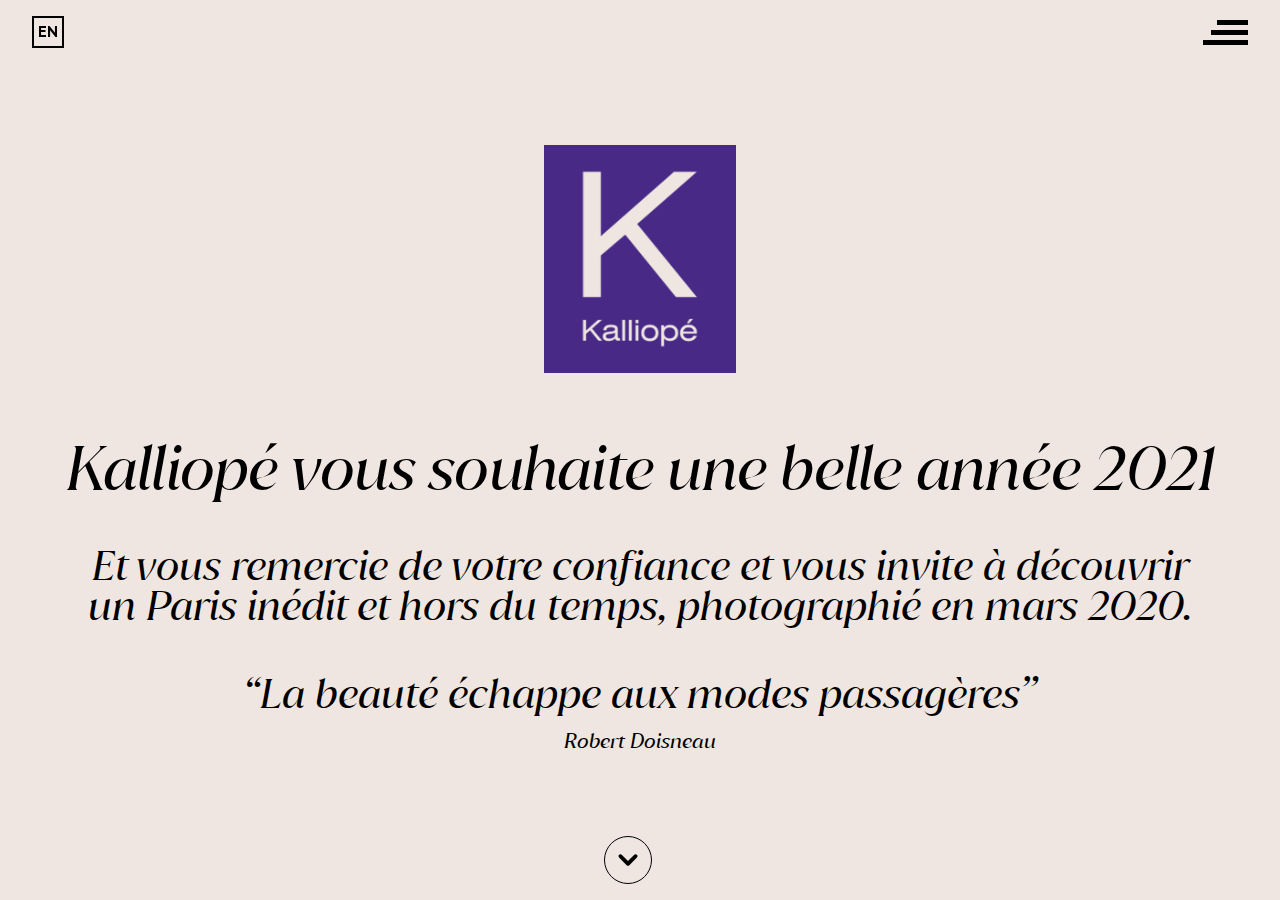
==== index.html @ 287f17f8 "Fixed ScrollDown icon position on Safari Mobile" ====
<!DOCTYPE html>
<html lang="fr" class="hmax-md:text-smaller hmax-sm:text-smallest">
<head>
    <meta charset="UTF-8">
    <meta name="viewport" content="width=device-width, initial-scale=1">
    <title>Kalliopé vous souhaite une belle année 2021</title>
    <meta name="description" content="Et vous remercie de votre confiance et vous invite à découvrir un Paris inédit et hors du temps, photographié en mars 2020.">
    
    <!-- ICONS -->
    <link rel="apple-touch-icon" sizes="57x57" href="/assets/icons/apple-icon-57x57.png">
    <link rel="apple-touch-icon" sizes="60x60" href="/assets/icons/apple-icon-60x60.png">
    <link rel="apple-touch-icon" sizes="72x72" href="/assets/icons/apple-icon-72x72.png">
    <link rel="apple-touch-icon" sizes="76x76" href="/assets/icons/apple-icon-76x76.png">
    <link rel="apple-touch-icon" sizes="114x114" href="/assets/icons/apple-icon-114x114.png">
    <link rel="apple-touch-icon" sizes="120x120" href="/assets/icons/apple-icon-120x120.png">
    <link rel="apple-touch-icon" sizes="144x144" href="/assets/icons/apple-icon-144x144.png">
    <link rel="apple-touch-icon" sizes="152x152" href="/assets/icons/apple-icon-152x152.png">
    <link rel="apple-touch-icon" sizes="180x180" href="/assets/icons/apple-icon-180x180.png">
    <link rel="icon" type="image/png" sizes="192x192"  href="/assets/icons/android-icon-192x192.png">
    <link rel="icon" type="image/png" sizes="32x32" href="/assets/icons/favicon-32x32.png">
    <link rel="icon" type="image/png" sizes="96x96" href="/assets/icons/favicon-96x96.png">
    <link rel="icon" type="image/png" sizes="16x16" href="/assets/icons/favicon-16x16.png">
    <link rel="manifest" href="/manifest.json">
    <meta name="msapplication-TileColor" content="#ffffff">
    <meta name="msapplication-TileImage" content="/assets/icons/ms-icon-144x144.png">
    <meta name="theme-color" content="#ffffff">
    
    <!-- CSS -->
    <link rel="stylesheet" type="text/css" href="/assets/css/base.css">
</head>
<body class="antialiased font-serif bg-light">
    <main>
        <div id="content" class="overflow-y-auto h-screen scroll-snap-y">

            <!-- INTRO -->
            <article class="min-h-screen px-8 py-16 md:px-16 italic flex flex-col items-center justify-center scroll-snap-start">
                <div class="pointer-events-none flex py-4 px-8 justify-between fixed z-50 top-0 w-full">
                    
                    <!-- LANG -->
                    <a class="pointer-events-auto w-8 h-8 hmax-md:w-10 hmax-md:h-10 leading-none flex items-center justify-center border-2 font-sans not-italic text-sm font-bold uppercase hover:text-dark hover:animate-pulse focus:text-dark focus:animate-pulse"
                       href="/en/"
                       title="English version"
                    >
                        <span class="hmax-md:text-base">EN</span>
                    </a>
        
                    <!-- CREDITS -->
                    <button class="pointer-events-auto hover:text-dark hover:animate-pulse focus:text-dark focus:animate-pulse" type="button" data-menu-toggle>
                        <svg data-menu-toggle-open class="" xmlns="http://www.w3.org/2000/svg" width="45" height="25" viewBox="0 0 45 25"><g transform="translate(-1847 -19)"><rect class="a" width="31" height="5" transform="translate(1861 19)"/><rect class="a" width="37" height="5" transform="translate(1855 29)"/><rect class="a" width="45" height="5" transform="translate(1847 39)"/></g></svg>
                    </button>
                </div>
                
                <header class="flex flex-col items-center justify-center">
                    
                    <!-- LOGO -->
                    <picture class="block mb-10 md:mb-16 hmax-md:mb-10">
                        <source srcset="/assets/img/logo.png 1x, /assets/img/logo@2x.png 2x">
                        <img class="w-32 md:w-48 hmax-md:w-32" src="/assets/img/logo.png" alt="">
                    </picture>
                    
                    <!-- TITLE -->
                    <h1 class="text-lg md:text-xl tracking-tight text-center">
                        Kalliopé vous souhaite une belle année 2021
                    </h1>
                </header>
                
                <div class="text-base md:text-lg my-8 md:my-12 text-center max-w-screen-lg mx-auto leading-snug">
                    <p>
                        Et vous remercie de votre confiance et vous invite à découvrir un Paris inédit et hors du temps, photographié en mars 2020.
                    </p>
                </div>
                
                <blockquote class="text-base md:text-lg text-center">
                    <p>“La beauté échappe aux modes passagères”</p>
                    <cite class="text-base">Robert Doisneau</cite>
                </blockquote>
            </article>
            
            <!-- PICTURES -->
            <div class="relative flex flex-col max-h-screen scroll-snap-start px-8 pb-20 pt-8 md:pt-16 md:px-16">
                <div id="scroller" class="relative overflow-hidden flex flex-col justify-center w-full max-w-screen-xl mx-auto">
                    <div class="relative pb-2/3 w-full overflow-hidden">
                        <div id="slider"
                             class="inset-0 absolute"
                             data-images='[
                                "/pictures/4.webp",
                                "/pictures/6.webp",
                                "/pictures/5.webp",
                                "/pictures/3.webp",
                                "/pictures/1.webp",
                                "/pictures/2.webp"
                             ]'
                        >
                            <!-- add canvas with class="w-full h-full object-cover object-center" -->
                        </div>
                    </div>
                    <span class="transform -rotate-90 origin-bottom-left text-xs text-white absolute bottom-4 left-6">
                        © Saig de Quénetain
                    </span>
                </div>
            </div>
        </div>
    </main>
    
    <!-- ARROW DOWN -->
    <div class="flex fixed bottom-4 left-0 w-full items-center justify-center">
        <svg class="-ml-6 w-12 rounded-full p-1 border" xmlns="http://www.w3.org/2000/svg" viewBox="0 0 20 20" fill="currentColor">
            <path class="animate-leap" fill-rule="evenodd" d="M5.293 7.293a1 1 0 011.414 0L10 10.586l3.293-3.293a1 1 0 111.414 1.414l-4 4a1 1 0 01-1.414 0l-4-4a1 1 0 010-1.414z" clip-rule="evenodd" />
        </svg>
    </div>
    
    <!-- POP-IN -->
    <div data-menu class="fixed bg-dark z-50 inset-0 h-screen overflow-y-auto hidden">
        <svg data-menu-toggle-close
             class="cursor-pointer absolute text-white fill-current right-12 top-6 hover:animate-pulse focus:animate-pulse"
             xmlns="http://www.w3.org/2000/svg"
             width="26.082" height="26.676"
             viewBox="0 0 26.082 26.676"
        >
            <g transform="translate(-1874.459 -20.162)"><rect class="a" width="31" height="5" transform="translate(1879.218 20.162) rotate(49)"/><rect class="a" width="31" height="5" transform="translate(1900.541 24.757) rotate(137)"/></g>
        </svg>
        <div class="flex flex-col items-center justify-center h-full w-full">
            <!-- LOGO -->
            <picture class="block mb-8 md:mb-16 hmax-md:mb-8">
                <source srcset="/assets/img/logo-white.png 1x, /assets/img/logo-white@2x.png 2x">
                <img class="w-24 md:w-36 hmax-md:w-24" src="/assets/img/logo.png" alt="">
            </picture>
            <div class="px-8 leading-relaxed text-white max-w-screen-md lg:px-24 text-center space-y-8">
                <p>
                    Saig de Quénetain, photographe et directeur de création chez Tactile, <br class="hidden md:block">
                    a capturé ce que nous n’avons pas pu voir en mars dernier : <br>
                    l’image d’un Paris au temps suspendu. <br>
                    Par son interprétation et sa perception il nous dévoile de nouvelles perspectives et nous fait redécouvrir la beauté et la grandeur de cette capitale mondiale des arts et de la culture.
                </p>
                <p>
                    Cette série fait l’objet d’un premier ouvrage de photographies<br>
                    « Paris hors du temps »<br>
                    Vous pouvez le découvrir ici :
                    <a class="inline-flex items-center space-x-1 hover:underline"
                       href="https://www.atelier-tactile.fr"
                       target="_blank"
                       rel="noopener noreferrer"
                       title="Atelier-tactile.fr par Agence Tactile"
                    >
                        <span>www.atelier-tactile.fr</span>
                        <svg class="w-4" xmlns="http://www.w3.org/2000/svg" fill="none" viewBox="0 0 24 24" stroke="currentColor">
                            <path stroke-linecap="round" stroke-linejoin="round" stroke-width="2" d="M10 6H6a2 2 0 00-2 2v10a2 2 0 002 2h10a2 2 0 002-2v-4M14 4h6m0 0v6m0-6L10 14" />
                        </svg>
                    </a>
                </p>
            </div>
        </div>
    </div>
    <script src="/assets/js/three.js"></script>
    <script src="/assets/js/dat-gui.js"></script>
    <script src="/assets/js/gsap.js"></script>
    <script src="/assets/js/sketch.js"></script>
    <script src="/assets/js/effect.js"></script>
    <script src="/assets/js/ux.js"></script>
</body>
</html>
---- assets/css/base.css ----
/*! modern-normalize v1.0.0 | MIT License | https://github.com/sindresorhus/modern-normalize */

/*
Document
========
*/

/**
Use a better box model (opinionated).
*/

*,
*::before,
*::after {
  box-sizing: border-box;
}

/**
Use a more readable tab size (opinionated).
*/

:root {
  -moz-tab-size: 4;
  -o-tab-size: 4;
     tab-size: 4;
}

/**
1. Correct the line height in all browsers.
2. Prevent adjustments of font size after orientation changes in iOS.
*/

html {
  line-height: 1.15; /* 1 */
  -webkit-text-size-adjust: 100%; /* 2 */
}

/*
Sections
========
*/

/**
Remove the margin in all browsers.
*/

body {
  margin: 0;
}

/**
Improve consistency of default fonts in all browsers. (https://github.com/sindresorhus/modern-normalize/issues/3)
*/

body {
  font-family:
		system-ui,
		-apple-system, /* Firefox supports this but not yet `system-ui` */
		'Segoe UI',
		Roboto,
		Helvetica,
		Arial,
		sans-serif,
		'Apple Color Emoji',
		'Segoe UI Emoji';
}

/*
Grouping content
================
*/

/**
1. Add the correct height in Firefox.
2. Correct the inheritance of border color in Firefox. (https://bugzilla.mozilla.org/show_bug.cgi?id=190655)
*/

hr {
  height: 0; /* 1 */
  color: inherit; /* 2 */
}

/*
Text-level semantics
====================
*/

/**
Add the correct text decoration in Chrome, Edge, and Safari.
*/

abbr[title] {
  -webkit-text-decoration: underline dotted;
          text-decoration: underline dotted;
}

/**
Add the correct font weight in Edge and Safari.
*/

b,
strong {
  font-weight: bolder;
}

/**
1. Improve consistency of default fonts in all browsers. (https://github.com/sindresorhus/modern-normalize/issues/3)
2. Correct the odd 'em' font sizing in all browsers.
*/

code,
kbd,
samp,
pre {
  font-family:
		ui-monospace,
		SFMono-Regular,
		Consolas,
		'Liberation Mono',
		Menlo,
		monospace; /* 1 */
  font-size: 1em; /* 2 */
}

/**
Add the correct font size in all browsers.
*/

small {
  font-size: 80%;
}

/**
Prevent 'sub' and 'sup' elements from affecting the line height in all browsers.
*/

sub,
sup {
  font-size: 75%;
  line-height: 0;
  position: relative;
  vertical-align: baseline;
}

sub {
  bottom: -0.25em;
}

sup {
  top: -0.5em;
}

/*
Tabular data
============
*/

/**
1. Remove text indentation from table contents in Chrome and Safari. (https://bugs.chromium.org/p/chromium/issues/detail?id=999088, https://bugs.webkit.org/show_bug.cgi?id=201297)
2. Correct table border color inheritance in all Chrome and Safari. (https://bugs.chromium.org/p/chromium/issues/detail?id=935729, https://bugs.webkit.org/show_bug.cgi?id=195016)
*/

table {
  text-indent: 0; /* 1 */
  border-color: inherit; /* 2 */
}

/*
Forms
=====
*/

/**
1. Change the font styles in all browsers.
2. Remove the margin in Firefox and Safari.
*/

button,
input,
optgroup,
select,
textarea {
  font-family: inherit; /* 1 */
  font-size: 100%; /* 1 */
  line-height: 1.15; /* 1 */
  margin: 0; /* 2 */
}

/**
Remove the inheritance of text transform in Edge and Firefox.
1. Remove the inheritance of text transform in Firefox.
*/

button,
select { /* 1 */
  text-transform: none;
}

/**
Correct the inability to style clickable types in iOS and Safari.
*/

button,
[type='button'] {
  -webkit-appearance: button;
}

/**
Remove the inner border and padding in Firefox.
*/

/**
Restore the focus styles unset by the previous rule.
*/

/**
Remove the additional ':invalid' styles in Firefox.
See: https://github.com/mozilla/gecko-dev/blob/2f9eacd9d3d995c937b4251a5557d95d494c9be1/layout/style/res/forms.css#L728-L737
*/

/**
Remove the padding so developers are not caught out when they zero out 'fieldset' elements in all browsers.
*/

legend {
  padding: 0;
}

/**
Add the correct vertical alignment in Chrome and Firefox.
*/

progress {
  vertical-align: baseline;
}

/**
Correct the cursor style of increment and decrement buttons in Safari.
*/

/**
1. Correct the odd appearance in Chrome and Safari.
2. Correct the outline style in Safari.
*/

/**
Remove the inner padding in Chrome and Safari on macOS.
*/

/**
1. Correct the inability to style clickable types in iOS and Safari.
2. Change font properties to 'inherit' in Safari.
*/

/*
Interactive
===========
*/

/*
Add the correct display in Chrome and Safari.
*/

summary {
  display: list-item;
}

/**
 * Manually forked from SUIT CSS Base: https://github.com/suitcss/base
 * A thin layer on top of normalize.css that provides a starting point more
 * suitable for web applications.
 */

/**
 * Removes the default spacing and border for appropriate elements.
 */

blockquote,
dl,
dd,
h1,
h2,
h3,
h4,
h5,
h6,
hr,
figure,
p,
pre {
  margin: 0;
}

button {
  background-color: transparent;
  background-image: none;
}

/**
 * Work around a Firefox/IE bug where the transparent `button` background
 * results in a loss of the default `button` focus styles.
 */

button:focus {
  outline: 1px dotted;
  outline: 5px auto -webkit-focus-ring-color;
}

fieldset {
  margin: 0;
  padding: 0;
}

ol,
ul {
  list-style: none;
  margin: 0;
  padding: 0;
}

/**
 * Tailwind custom reset styles
 */

/**
 * 1. Use the user's configured `sans` font-family (with Tailwind's default
 *    sans-serif font stack as a fallback) as a sane default.
 * 2. Use Tailwind's default "normal" line-height so the user isn't forced
 *    to override it to ensure consistency even when using the default theme.
 */

html {
  font-family: Gilroy, ui-sans-serif, system-ui, -apple-system, BlinkMacSystemFont, "Segoe UI", Roboto, "Helvetica Neue", Arial, "Noto Sans", sans-serif, "Apple Color Emoji", "Segoe UI Emoji", "Segoe UI Symbol", "Noto Color Emoji"; /* 1 */
  line-height: 1.5; /* 2 */
}

/**
 * Inherit font-family and line-height from `html` so users can set them as
 * a class directly on the `html` element.
 */

body {
  font-family: inherit;
  line-height: inherit;
}

/**
 * 1. Prevent padding and border from affecting element width.
 *
 *    We used to set this in the html element and inherit from
 *    the parent element for everything else. This caused issues
 *    in shadow-dom-enhanced elements like <details> where the content
 *    is wrapped by a div with box-sizing set to `content-box`.
 *
 *    https://github.com/mozdevs/cssremedy/issues/4
 *
 *
 * 2. Allow adding a border to an element by just adding a border-width.
 *
 *    By default, the way the browser specifies that an element should have no
 *    border is by setting it's border-style to `none` in the user-agent
 *    stylesheet.
 *
 *    In order to easily add borders to elements by just setting the `border-width`
 *    property, we change the default border-style for all elements to `solid`, and
 *    use border-width to hide them instead. This way our `border` utilities only
 *    need to set the `border-width` property instead of the entire `border`
 *    shorthand, making our border utilities much more straightforward to compose.
 *
 *    https://github.com/tailwindcss/tailwindcss/pull/116
 */

*,
::before,
::after {
  box-sizing: border-box; /* 1 */
  border-width: 0; /* 2 */
  border-style: solid; /* 2 */
  border-color: currentColor; /* 2 */
}

/*
 * Ensure horizontal rules are visible by default
 */

hr {
  border-top-width: 1px;
}

/**
 * Undo the `border-style: none` reset that Normalize applies to images so that
 * our `border-{width}` utilities have the expected effect.
 *
 * The Normalize reset is unnecessary for us since we default the border-width
 * to 0 on all elements.
 *
 * https://github.com/tailwindcss/tailwindcss/issues/362
 */

img {
  border-style: solid;
}

textarea {
  resize: vertical;
}

input::-moz-placeholder, textarea::-moz-placeholder {
  color: #a1a1aa;
}

input:-ms-input-placeholder, textarea:-ms-input-placeholder {
  color: #a1a1aa;
}

input::placeholder,
textarea::placeholder {
  color: #a1a1aa;
}

button {
  cursor: pointer;
}

table {
  border-collapse: collapse;
}

h1,
h2,
h3,
h4,
h5,
h6 {
  font-size: inherit;
  font-weight: inherit;
}

/**
 * Reset links to optimize for opt-in styling instead of
 * opt-out.
 */

a {
  color: inherit;
  text-decoration: inherit;
}

/**
 * Reset form element properties that are easy to forget to
 * style explicitly so you don't inadvertently introduce
 * styles that deviate from your design system. These styles
 * supplement a partial reset that is already applied by
 * normalize.css.
 */

button,
input,
optgroup,
select,
textarea {
  padding: 0;
  line-height: inherit;
  color: inherit;
}

/**
 * Use the configured 'mono' font family for elements that
 * are expected to be rendered with a monospace font, falling
 * back to the system monospace stack if there is no configured
 * 'mono' font family.
 */

pre,
code,
kbd,
samp {
  font-family: ui-monospace, SFMono-Regular, Menlo, Monaco, Consolas, "Liberation Mono", "Courier New", monospace;
}

/**
 * Make replaced elements `display: block` by default as that's
 * the behavior you want almost all of the time. Inspired by
 * CSS Remedy, with `svg` added as well.
 *
 * https://github.com/mozdevs/cssremedy/issues/14
 */

img,
svg,
video,
canvas,
audio,
iframe,
embed,
object {
  display: block;
  vertical-align: middle;
}

/**
 * Constrain images and videos to the parent width and preserve
 * their instrinsic aspect ratio.
 *
 * https://github.com/mozdevs/cssremedy/issues/14
 */

img,
video {
  max-width: 100%;
  height: auto;
}

@font-face {
  font-family: 'Juana';

  src: url('/assets/fonts/JuanaRegularIt.woff2') format('woff2'),
             url('/assets/fonts/JuanaRegularIt.woff') format('woff');

  font-weight: normal;

  font-style: italic;

  font-display: auto;
}

@font-face {
  font-family: 'Juana';

  src: url('/assets/fonts/JuanaRegular.woff2') format('woff2'),
             url('/assets/fonts/JuanaRegular.woff') format('woff');

  font-weight: normal;

  font-style: normal;

  font-display: swap;
}

@font-face {
  font-family: 'Gilroy';

  font-weight: 700;

  font-style: normal;

  font-display: swap;

  src: url('/assets/fonts/GilroyBold.woff2') format('woff2'),
             url('/assets/fonts/GilroyBold.woff') format('woff');
}

.space-x-1 > :not([hidden]) ~ :not([hidden]) {
  --tw-space-x-reverse: 0;
  margin-right: calc(0.25rem * var(--tw-space-x-reverse));
  margin-left: calc(0.25rem * calc(1 - var(--tw-space-x-reverse)));
}

.space-y-8 > :not([hidden]) ~ :not([hidden]) {
  --tw-space-y-reverse: 0;
  margin-top: calc(2rem * calc(1 - var(--tw-space-y-reverse)));
  margin-bottom: calc(2rem * var(--tw-space-y-reverse));
}

.bg-dark {
  --tw-bg-opacity: 1;
  background-color: rgba(57, 57, 57, var(--tw-bg-opacity));
}

.bg-light {
  --tw-bg-opacity: 1;
  background-color: rgba(239, 230, 225, var(--tw-bg-opacity));
}

.rounded-full {
  border-radius: 9999px;
}

.border-2 {
  border-width: 2px;
}

.border {
  border-width: 1px;
}

.cursor-pointer {
  cursor: pointer;
}

.block {
  display: block;
}

.flex {
  display: flex;
}

.inline-flex {
  display: inline-flex;
}

.table {
  display: table;
}

.hidden {
  display: none;
}

.flex-col {
  flex-direction: column;
}

.items-center {
  align-items: center;
}

.justify-center {
  justify-content: center;
}

.justify-between {
  justify-content: space-between;
}

.font-sans {
  font-family: Gilroy, ui-sans-serif, system-ui, -apple-system, BlinkMacSystemFont, "Segoe UI", Roboto, "Helvetica Neue", Arial, "Noto Sans", sans-serif, "Apple Color Emoji", "Segoe UI Emoji", "Segoe UI Symbol", "Noto Color Emoji";
}

.font-serif {
  font-family: Juana, ui-serif, Georgia, Cambria, "Times New Roman", Times, serif;
}

.font-bold {
  font-weight: 700;
}

.h-8 {
  height: 2rem;
}

.h-full {
  height: 100%;
}

.h-screen {
  height: 100vh;
}

.text-xs {
  font-size: 0.75rem;
  line-height: 1rem;
}

.text-sm {
  font-size: 1rem;
  line-height: 1.5rem;
}

.text-base {
  font-size: 1.25rem;
  line-height: 1.75rem;
}

.text-lg {
  font-size: 2.5rem;
  line-height: 1;
}

.leading-none {
  line-height: 1;
}

.leading-snug {
  line-height: 1.375;
}

.leading-relaxed {
  line-height: 1.625;
}

.my-8 {
  margin-top: 2rem;
  margin-bottom: 2rem;
}

.mx-auto {
  margin-left: auto;
  margin-right: auto;
}

.mb-8 {
  margin-bottom: 2rem;
}

.mb-10 {
  margin-bottom: 2.5rem;
}

.-ml-6 {
  margin-left: -1.5rem;
}

.max-h-screen {
  max-height: 100vh;
}

.max-w-screen-md {
  max-width: 768px;
}

.max-w-screen-lg {
  max-width: 1148px;
}

.max-w-screen-xl {
  max-width: 1486px;
}

.min-h-screen {
  min-height: 100vh;
}

.object-cover {
  -o-object-fit: cover;
     object-fit: cover;
}

.object-center {
  -o-object-position: center;
     object-position: center;
}

.overflow-hidden {
  overflow: hidden;
}

.overflow-y-auto {
  overflow-y: auto;
}

.p-1 {
  padding: 0.25rem;
}

.py-4 {
  padding-top: 1rem;
  padding-bottom: 1rem;
}

.px-8 {
  padding-left: 2rem;
  padding-right: 2rem;
}

.py-16 {
  padding-top: 4rem;
  padding-bottom: 4rem;
}

.pt-8 {
  padding-top: 2rem;
}

.pb-20 {
  padding-bottom: 5rem;
}

.pb-2\/3 {
  padding-bottom: 66.666667%;
}

.pointer-events-none {
  pointer-events: none;
}

.pointer-events-auto {
  pointer-events: auto;
}

.fixed {
  position: fixed;
}

.absolute {
  position: absolute;
}

.relative {
  position: relative;
}

.inset-0 {
  top: 0px;
  right: 0px;
  bottom: 0px;
  left: 0px;
}

.top-0 {
  top: 0px;
}

.left-0 {
  left: 0px;
}

.bottom-4 {
  bottom: 1rem;
}

.top-6 {
  top: 1.5rem;
}

.left-6 {
  left: 1.5rem;
}

.right-12 {
  right: 3rem;
}

* {
  --tw-shadow: 0 0 #0000;
}

* {
  --tw-ring-inset: var(--tw-empty,/*!*/ /*!*/);
  --tw-ring-offset-width: 0px;
  --tw-ring-offset-color: #fff;
  --tw-ring-color: rgba(59, 130, 246, 0.5);
  --tw-ring-offset-shadow: 0 0 #0000;
  --tw-ring-shadow: 0 0 #0000;
}

.fill-current {
  fill: currentColor;
}

.text-center {
  text-align: center;
}

.text-white {
  --tw-text-opacity: 1;
  color: rgba(255, 255, 255, var(--tw-text-opacity));
}

.hover\:text-dark:hover {
  --tw-text-opacity: 1;
  color: rgba(57, 57, 57, var(--tw-text-opacity));
}

.focus\:text-dark:focus {
  --tw-text-opacity: 1;
  color: rgba(57, 57, 57, var(--tw-text-opacity));
}

.italic {
  font-style: italic;
}

.not-italic {
  font-style: normal;
}

.uppercase {
  text-transform: uppercase;
}

.hover\:underline:hover {
  text-decoration: underline;
}

.antialiased {
  -webkit-font-smoothing: antialiased;
  -moz-osx-font-smoothing: grayscale;
}

.tracking-tight {
  letter-spacing: -0.0125em;
}

.w-4 {
  width: 1rem;
}

.w-8 {
  width: 2rem;
}

.w-12 {
  width: 3rem;
}

.w-24 {
  width: 6rem;
}

.w-32 {
  width: 8rem;
}

.w-full {
  width: 100%;
}

.z-50 {
  z-index: 50;
}

.transform {
  --tw-translate-x: 0;
  --tw-translate-y: 0;
  --tw-rotate: 0;
  --tw-skew-x: 0;
  --tw-skew-y: 0;
  --tw-scale-x: 1;
  --tw-scale-y: 1;
  transform: translateX(var(--tw-translate-x)) translateY(var(--tw-translate-y)) rotate(var(--tw-rotate)) skewX(var(--tw-skew-x)) skewY(var(--tw-skew-y)) scaleX(var(--tw-scale-x)) scaleY(var(--tw-scale-y));
}

.origin-bottom-left {
  transform-origin: bottom left;
}

.-rotate-90 {
  --tw-rotate: -90deg;
}

@-webkit-keyframes spin {
  to {
    transform: rotate(360deg);
  }
}

@keyframes spin {
  to {
    transform: rotate(360deg);
  }
}

@-webkit-keyframes ping {
  75%, 100% {
    transform: scale(2);
    opacity: 0;
  }
}

@keyframes ping {
  75%, 100% {
    transform: scale(2);
    opacity: 0;
  }
}

@-webkit-keyframes pulse {
  50% {
    opacity: .5;
  }
}

@keyframes pulse {
  50% {
    opacity: .5;
  }
}

@-webkit-keyframes bounce {
  0%, 100% {
    transform: translateY(-25%);
    -webkit-animation-timing-function: cubic-bezier(0.8,0,1,1);
            animation-timing-function: cubic-bezier(0.8,0,1,1);
  }

  50% {
    transform: none;
    -webkit-animation-timing-function: cubic-bezier(0,0,0.2,1);
            animation-timing-function: cubic-bezier(0,0,0.2,1);
  }
}

@keyframes bounce {
  0%, 100% {
    transform: translateY(-25%);
    -webkit-animation-timing-function: cubic-bezier(0.8,0,1,1);
            animation-timing-function: cubic-bezier(0.8,0,1,1);
  }

  50% {
    transform: none;
    -webkit-animation-timing-function: cubic-bezier(0,0,0.2,1);
            animation-timing-function: cubic-bezier(0,0,0.2,1);
  }
}

@-webkit-keyframes leap {
  0%, 100% {
    transform: translateY(-5%);
    -webkit-animation-timing-function: cubic-bezier(0.8,0,1,1);
            animation-timing-function: cubic-bezier(0.8,0,1,1);
  }

  50% {
    transform: translateY(5%);
    -webkit-animation-timing-function: cubic-bezier(0,0,0.2,1);
            animation-timing-function: cubic-bezier(0,0,0.2,1);
  }
}

@keyframes leap {
  0%, 100% {
    transform: translateY(-5%);
    -webkit-animation-timing-function: cubic-bezier(0.8,0,1,1);
            animation-timing-function: cubic-bezier(0.8,0,1,1);
  }

  50% {
    transform: translateY(5%);
    -webkit-animation-timing-function: cubic-bezier(0,0,0.2,1);
            animation-timing-function: cubic-bezier(0,0,0.2,1);
  }
}

.animate-leap {
  -webkit-animation: leap 1s ease-in-out infinite;
          animation: leap 1s ease-in-out infinite;
}

.hover\:animate-pulse:hover {
  -webkit-animation: pulse 2s cubic-bezier(0.4, 0, 0.6, 1) infinite;
          animation: pulse 2s cubic-bezier(0.4, 0, 0.6, 1) infinite;
}

.focus\:animate-pulse:focus {
  -webkit-animation: pulse 2s cubic-bezier(0.4, 0, 0.6, 1) infinite;
          animation: pulse 2s cubic-bezier(0.4, 0, 0.6, 1) infinite;
}

.scroll-snap-y {
  -ms-scroll-snap-type: y mandatory;
      scroll-snap-type: y mandatory;
}

.scroll-snap-start {
  scroll-snap-align: start;
}

@media (min-width: 768px) {
  .md\:block {
    display: block;
  }

  .md\:text-lg {
    font-size: 2.5rem;
    line-height: 1;
  }

  .md\:text-xl {
    font-size: 3.75rem;
    line-height: 1;
  }

  .md\:my-12 {
    margin-top: 3rem;
    margin-bottom: 3rem;
  }

  .md\:mb-16 {
    margin-bottom: 4rem;
  }

  .md\:px-16 {
    padding-left: 4rem;
    padding-right: 4rem;
  }

  .md\:pt-16 {
    padding-top: 4rem;
  }

  .md\:w-36 {
    width: 9rem;
  }

  .md\:w-48 {
    width: 12rem;
  }
}

@media (min-width: 1148px) {
  .lg\:px-24 {
    padding-left: 6rem;
    padding-right: 6rem;
  }
}

@media (min-width: 1486px) {
}

@media (max-height: 768px) {
  .hmax-md\:h-10 {
    height: 2.5rem;
  }

  .hmax-md\:text-base {
    font-size: 1.25rem;
    line-height: 1.75rem;
  }

  .hmax-md\:text-smaller {
    font-size: 87.5%;
  }

  .hmax-md\:mb-8 {
    margin-bottom: 2rem;
  }

  .hmax-md\:mb-10 {
    margin-bottom: 2.5rem;
  }

  .hmax-md\:w-10 {
    width: 2.5rem;
  }

  .hmax-md\:w-24 {
    width: 6rem;
  }

  .hmax-md\:w-32 {
    width: 8rem;
  }
}

@media (max-height: 620px) {
  .hmax-sm\:text-smallest {
    font-size: 68%;
  }
}
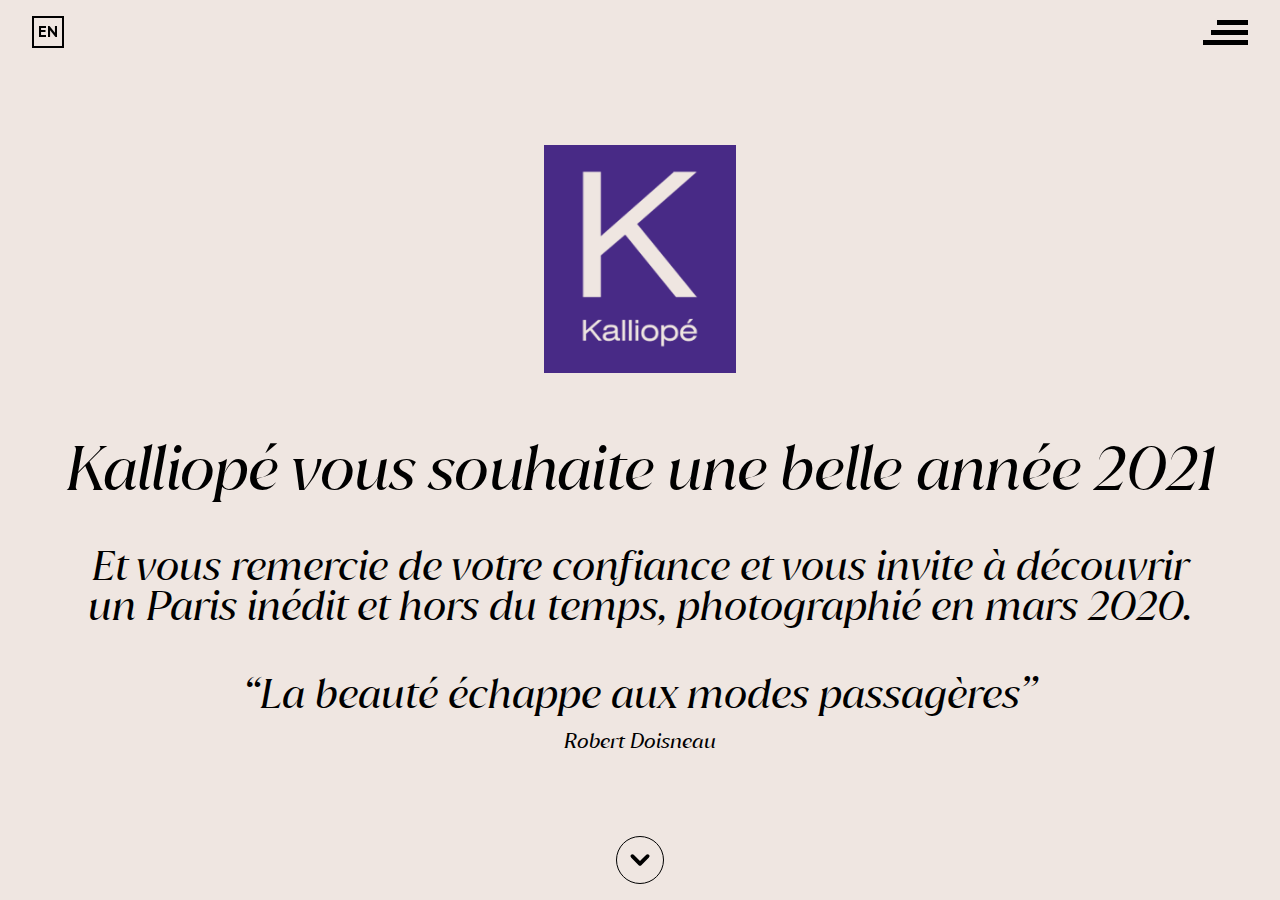
==== commit e365f8f5: "Better ScrollDown alignment for maximized cross-browsing support" ====
--- a/index.html
+++ b/index.html
@@ -101,10 +101,10 @@
             </div>
         </div>
     </main>
-    
+
     <!-- ARROW DOWN -->
-    <div class="flex fixed bottom-4 left-0 w-full items-center justify-center">
-        <svg class="-ml-6 w-12 rounded-full p-1 border" xmlns="http://www.w3.org/2000/svg" viewBox="0 0 20 20" fill="currentColor">
+    <div class="fixed bottom-4 left-0 w-full flex items-center justify-center">
+        <svg class="w-12 rounded-full p-1 border" xmlns="http://www.w3.org/2000/svg" viewBox="0 0 20 20" fill="currentColor">
             <path class="animate-leap" fill-rule="evenodd" d="M5.293 7.293a1 1 0 011.414 0L10 10.586l3.293-3.293a1 1 0 111.414 1.414l-4 4a1 1 0 01-1.414 0l-4-4a1 1 0 010-1.414z" clip-rule="evenodd" />
         </svg>
     </div>
--- a/assets/css/base.css
+++ b/assets/css/base.css
@@ -550,6 +550,19 @@
              url('/assets/fonts/GilroyBold.woff') format('woff');
 }
 
+/* Hide scrollbar for Chrome, Safari and Opera */
+
+#content::-webkit-scrollbar {
+  display: none;
+}
+
+/* Hide scrollbar for IE, Edge and Firefox */
+
+#content {
+  -ms-overflow-style: none;  /* IE and Edge */
+  scrollbar-width: none;  /* Firefox */
+}
+
 .space-x-1 > :not([hidden]) ~ :not([hidden]) {
   --tw-space-x-reverse: 0;
   margin-right: calc(0.25rem * var(--tw-space-x-reverse));
@@ -696,10 +709,6 @@
 
 .mb-10 {
   margin-bottom: 2.5rem;
-}
-
-.-ml-6 {
-  margin-left: -1.5rem;
 }
 
 .max-h-screen {
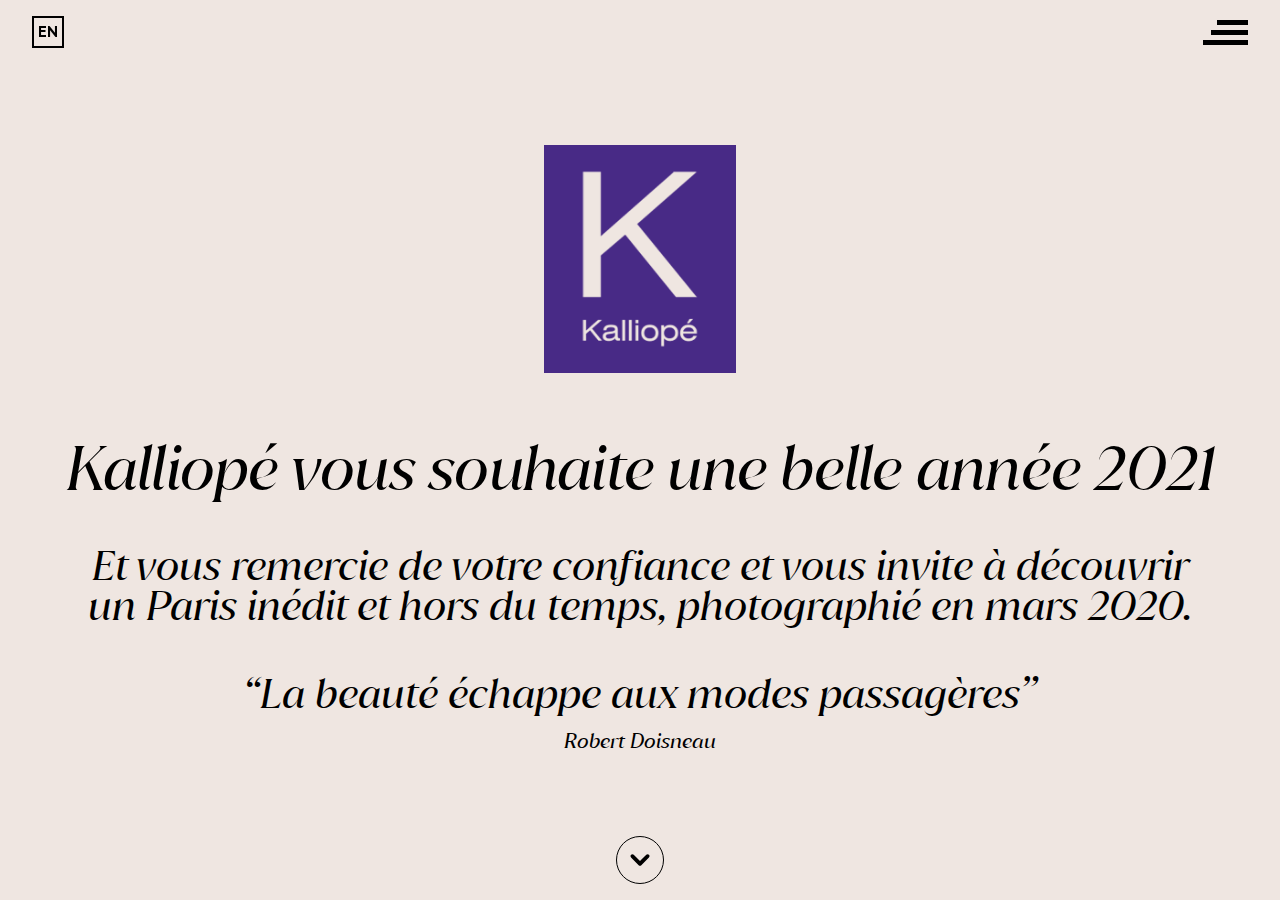
==== commit 43138462: "Added scroll triggering to ArrowDown icon" ====
--- a/index.html
+++ b/index.html
@@ -104,9 +104,11 @@
 
     <!-- ARROW DOWN -->
     <div class="fixed bottom-4 left-0 w-full flex items-center justify-center">
-        <svg class="w-12 rounded-full p-1 border" xmlns="http://www.w3.org/2000/svg" viewBox="0 0 20 20" fill="currentColor">
-            <path class="animate-leap" fill-rule="evenodd" d="M5.293 7.293a1 1 0 011.414 0L10 10.586l3.293-3.293a1 1 0 111.414 1.414l-4 4a1 1 0 01-1.414 0l-4-4a1 1 0 010-1.414z" clip-rule="evenodd" />
-        </svg>
+        <button id="data-trigger-scroller" class="cursor-pointer w-12 rounded-full p-1 border hover:animate-pulse focus:animate-pulse focus:outline-none">
+            <svg xmlns="http://www.w3.org/2000/svg" viewBox="0 0 20 20" fill="currentColor">
+                <path class="animate-leap" fill-rule="evenodd" d="M5.293 7.293a1 1 0 011.414 0L10 10.586l3.293-3.293a1 1 0 111.414 1.414l-4 4a1 1 0 01-1.414 0l-4-4a1 1 0 010-1.414z" clip-rule="evenodd" />
+            </svg>
+        </button>
     </div>
     
     <!-- POP-IN -->
--- a/assets/css/base.css
+++ b/assets/css/base.css
@@ -741,6 +741,11 @@
      object-position: center;
 }
 
+.focus\:outline-none:focus {
+  outline: 2px solid transparent;
+  outline-offset: 2px;
+}
+
 .overflow-hidden {
   overflow: hidden;
 }
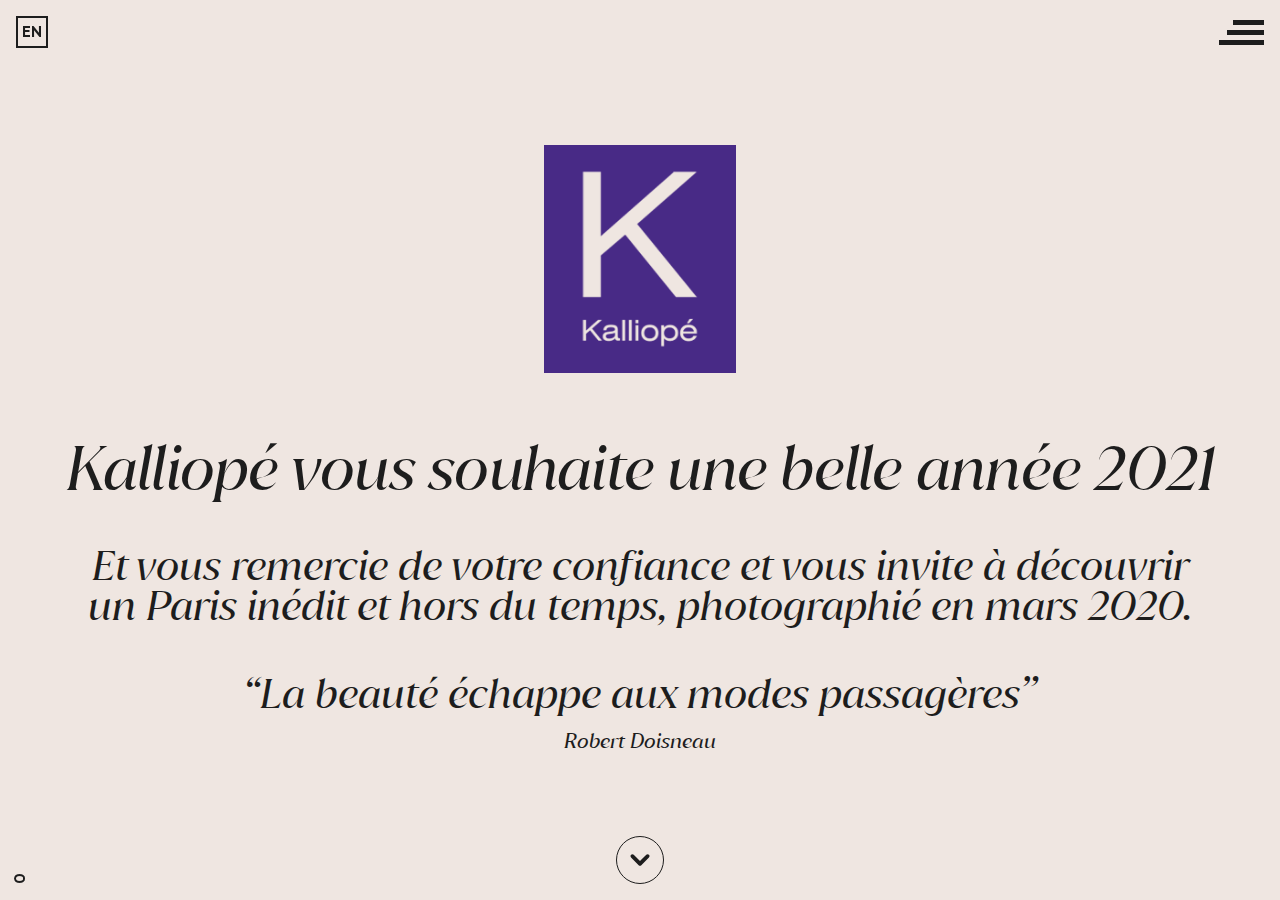
==== commit 2cecf887: "Added visitors counter and dark mode. Fix attempt for Safari/Mac not desirable "elastic scroll"" ====
--- a/index.html
+++ b/index.html
@@ -28,16 +28,16 @@
     <!-- CSS -->
     <link rel="stylesheet" type="text/css" href="/assets/css/base.css">
 </head>
-<body class="antialiased font-serif bg-light">
+<body class="antialiased font-serif bg-light dark:bg-dark text-black dark:text-light">
     <main>
         <div id="content" class="overflow-y-auto h-screen scroll-snap-y">
 
             <!-- INTRO -->
             <article class="min-h-screen px-8 py-16 md:px-16 italic flex flex-col items-center justify-center scroll-snap-start">
-                <div class="pointer-events-none flex py-4 px-8 justify-between fixed z-50 top-0 w-full">
+                <div class="pointer-events-none flex p-4 justify-between fixed z-50 top-0 w-full">
                     
                     <!-- LANG -->
-                    <a class="pointer-events-auto w-8 h-8 hmax-md:w-10 hmax-md:h-10 leading-none flex items-center justify-center border-2 font-sans not-italic text-sm font-bold uppercase hover:text-dark hover:animate-pulse focus:text-dark focus:animate-pulse"
+                    <a class="pointer-events-auto w-8 h-8 hmax-md:w-10 hmax-md:h-10 leading-none flex items-center justify-center border-2 font-sans not-italic text-sm font-bold uppercase hover:text-dark hover:animate-pulse focus:text-dark focus:animate-pulse dark:hover:text-white dark:focus:text-white"
                        href="/en/"
                        title="English version"
                     >
@@ -45,8 +45,8 @@
                     </a>
         
                     <!-- CREDITS -->
-                    <button class="pointer-events-auto hover:text-dark hover:animate-pulse focus:text-dark focus:animate-pulse" type="button" data-menu-toggle>
-                        <svg data-menu-toggle-open class="" xmlns="http://www.w3.org/2000/svg" width="45" height="25" viewBox="0 0 45 25"><g transform="translate(-1847 -19)"><rect class="a" width="31" height="5" transform="translate(1861 19)"/><rect class="a" width="37" height="5" transform="translate(1855 29)"/><rect class="a" width="45" height="5" transform="translate(1847 39)"/></g></svg>
+                    <button class="pointer-events-auto hover:text-dark hover:animate-pulse focus:text-dark focus:animate-pulse dark:hover:text-white dark:focus:text-white" type="button" data-menu-toggle>
+                        <svg data-menu-toggle-open class="fill-current" xmlns="http://www.w3.org/2000/svg" width="45" height="25" viewBox="0 0 45 25"><g transform="translate(-1847 -19)"><rect class="a" width="31" height="5" transform="translate(1861 19)"/><rect class="a" width="37" height="5" transform="translate(1855 29)"/><rect class="a" width="45" height="5" transform="translate(1847 39)"/></g></svg>
                     </button>
                 </div>
                 
@@ -54,6 +54,7 @@
                     
                     <!-- LOGO -->
                     <picture class="block mb-10 md:mb-16 hmax-md:mb-10">
+                        <source srcset="/assets/img/logo-white.png 1x, /assets/img/logo-white@2x.png 2x" media="(prefers-color-scheme: dark)">
                         <source srcset="/assets/img/logo.png 1x, /assets/img/logo@2x.png 2x">
                         <img class="w-32 md:w-48 hmax-md:w-32" src="/assets/img/logo.png" alt="">
                     </picture>
@@ -111,10 +112,15 @@
         </button>
     </div>
     
+    <!-- VIEWS COUNTER -->
+    <span id="views" class="font-sans fixed bottom-4 left-8 transform -rotate-90 origin-bottom-left">
+        0
+    </span>
+    
     <!-- POP-IN -->
-    <div data-menu class="fixed bg-dark z-50 inset-0 h-screen overflow-y-auto hidden">
+    <div data-menu class="fixed bg-dark dark:bg-black z-50 inset-0 h-screen overflow-y-auto hidden">
         <svg data-menu-toggle-close
-             class="cursor-pointer absolute text-white fill-current right-12 top-6 hover:animate-pulse focus:animate-pulse"
+             class="cursor-pointer absolute text-white fill-current right-6 top-4 hover:animate-pulse focus:animate-pulse"
              xmlns="http://www.w3.org/2000/svg"
              width="26.082" height="26.676"
              viewBox="0 0 26.082 26.676"
@@ -159,5 +165,7 @@
     <script src="/assets/js/sketch.js"></script>
     <script src="/assets/js/effect.js"></script>
     <script src="/assets/js/ux.js"></script>
+    <script src="/assets/js/counter.js"></script>
+    <script async src="https://api.countapi.xyz/hit/kalliope-2021.com/visits?callback=cb"></script>
 </body>
 </html>
--- a/assets/css/base.css
+++ b/assets/css/base.css
@@ -201,7 +201,9 @@
 */
 
 button,
-[type='button'] {
+[type='button'],
+[type='reset'],
+[type='submit'] {
   -webkit-appearance: button;
 }
 
@@ -209,15 +211,28 @@
 Remove the inner border and padding in Firefox.
 */
 
+::-moz-focus-inner {
+  border-style: none;
+  padding: 0;
+}
+
 /**
 Restore the focus styles unset by the previous rule.
 */
+
+:-moz-focusring {
+  outline: 1px dotted ButtonText;
+}
 
 /**
 Remove the additional ':invalid' styles in Firefox.
 See: https://github.com/mozilla/gecko-dev/blob/2f9eacd9d3d995c937b4251a5557d95d494c9be1/layout/style/res/forms.css#L728-L737
 */
 
+:-moz-ui-invalid {
+  box-shadow: none;
+}
+
 /**
 Remove the padding so developers are not caught out when they zero out 'fieldset' elements in all browsers.
 */
@@ -237,20 +252,39 @@
 /**
 Correct the cursor style of increment and decrement buttons in Safari.
 */
+
+::-webkit-inner-spin-button,
+::-webkit-outer-spin-button {
+  height: auto;
+}
 
 /**
 1. Correct the odd appearance in Chrome and Safari.
 2. Correct the outline style in Safari.
 */
 
+[type='search'] {
+  -webkit-appearance: textfield; /* 1 */
+  outline-offset: -2px; /* 2 */
+}
+
 /**
 Remove the inner padding in Chrome and Safari on macOS.
 */
+
+::-webkit-search-decoration {
+  -webkit-appearance: none;
+}
 
 /**
 1. Correct the inability to style clickable types in iOS and Safari.
 2. Change font properties to 'inherit' in Safari.
 */
+
+::-webkit-file-upload-button {
+  -webkit-appearance: button; /* 1 */
+  font: inherit; /* 2 */
+}
 
 /*
 Interactive
@@ -418,7 +452,8 @@
   color: #a1a1aa;
 }
 
-button {
+button,
+[role="button"] {
   cursor: pointer;
 }
 
@@ -550,6 +585,28 @@
              url('/assets/fonts/GilroyBold.woff') format('woff');
 }
 
+.container {
+  width: 100%;
+}
+
+@media (min-width: 768px) {
+  .container {
+    max-width: 768px;
+  }
+}
+
+@media (min-width: 1148px) {
+  .container {
+    max-width: 1148px;
+  }
+}
+
+@media (min-width: 1486px) {
+  .container {
+    max-width: 1486px;
+  }
+}
+
 /* Hide scrollbar for Chrome, Safari and Opera */
 
 #content::-webkit-scrollbar {
@@ -561,6 +618,24 @@
 #content {
   -ms-overflow-style: none;  /* IE and Edge */
   scrollbar-width: none;  /* Firefox */
+}
+
+.space-y-0 > :not([hidden]) ~ :not([hidden]) {
+  --tw-space-y-reverse: 0;
+  margin-top: calc(0px * calc(1 - var(--tw-space-y-reverse)));
+  margin-bottom: calc(0px * var(--tw-space-y-reverse));
+}
+
+.space-x-0 > :not([hidden]) ~ :not([hidden]) {
+  --tw-space-x-reverse: 0;
+  margin-right: calc(0px * var(--tw-space-x-reverse));
+  margin-left: calc(0px * calc(1 - var(--tw-space-x-reverse)));
+}
+
+.space-y-1 > :not([hidden]) ~ :not([hidden]) {
+  --tw-space-y-reverse: 0;
+  margin-top: calc(0.25rem * calc(1 - var(--tw-space-y-reverse)));
+  margin-bottom: calc(0.25rem * var(--tw-space-y-reverse));
 }
 
 .space-x-1 > :not([hidden]) ~ :not([hidden]) {
@@ -569,42 +644,3418 @@
   margin-left: calc(0.25rem * calc(1 - var(--tw-space-x-reverse)));
 }
 
+.space-y-2 > :not([hidden]) ~ :not([hidden]) {
+  --tw-space-y-reverse: 0;
+  margin-top: calc(0.5rem * calc(1 - var(--tw-space-y-reverse)));
+  margin-bottom: calc(0.5rem * var(--tw-space-y-reverse));
+}
+
+.space-x-2 > :not([hidden]) ~ :not([hidden]) {
+  --tw-space-x-reverse: 0;
+  margin-right: calc(0.5rem * var(--tw-space-x-reverse));
+  margin-left: calc(0.5rem * calc(1 - var(--tw-space-x-reverse)));
+}
+
+.space-y-3 > :not([hidden]) ~ :not([hidden]) {
+  --tw-space-y-reverse: 0;
+  margin-top: calc(0.75rem * calc(1 - var(--tw-space-y-reverse)));
+  margin-bottom: calc(0.75rem * var(--tw-space-y-reverse));
+}
+
+.space-x-3 > :not([hidden]) ~ :not([hidden]) {
+  --tw-space-x-reverse: 0;
+  margin-right: calc(0.75rem * var(--tw-space-x-reverse));
+  margin-left: calc(0.75rem * calc(1 - var(--tw-space-x-reverse)));
+}
+
+.space-y-4 > :not([hidden]) ~ :not([hidden]) {
+  --tw-space-y-reverse: 0;
+  margin-top: calc(1rem * calc(1 - var(--tw-space-y-reverse)));
+  margin-bottom: calc(1rem * var(--tw-space-y-reverse));
+}
+
+.space-x-4 > :not([hidden]) ~ :not([hidden]) {
+  --tw-space-x-reverse: 0;
+  margin-right: calc(1rem * var(--tw-space-x-reverse));
+  margin-left: calc(1rem * calc(1 - var(--tw-space-x-reverse)));
+}
+
+.space-y-5 > :not([hidden]) ~ :not([hidden]) {
+  --tw-space-y-reverse: 0;
+  margin-top: calc(1.25rem * calc(1 - var(--tw-space-y-reverse)));
+  margin-bottom: calc(1.25rem * var(--tw-space-y-reverse));
+}
+
+.space-x-5 > :not([hidden]) ~ :not([hidden]) {
+  --tw-space-x-reverse: 0;
+  margin-right: calc(1.25rem * var(--tw-space-x-reverse));
+  margin-left: calc(1.25rem * calc(1 - var(--tw-space-x-reverse)));
+}
+
+.space-y-6 > :not([hidden]) ~ :not([hidden]) {
+  --tw-space-y-reverse: 0;
+  margin-top: calc(1.5rem * calc(1 - var(--tw-space-y-reverse)));
+  margin-bottom: calc(1.5rem * var(--tw-space-y-reverse));
+}
+
+.space-x-6 > :not([hidden]) ~ :not([hidden]) {
+  --tw-space-x-reverse: 0;
+  margin-right: calc(1.5rem * var(--tw-space-x-reverse));
+  margin-left: calc(1.5rem * calc(1 - var(--tw-space-x-reverse)));
+}
+
+.space-y-7 > :not([hidden]) ~ :not([hidden]) {
+  --tw-space-y-reverse: 0;
+  margin-top: calc(1.75rem * calc(1 - var(--tw-space-y-reverse)));
+  margin-bottom: calc(1.75rem * var(--tw-space-y-reverse));
+}
+
+.space-x-7 > :not([hidden]) ~ :not([hidden]) {
+  --tw-space-x-reverse: 0;
+  margin-right: calc(1.75rem * var(--tw-space-x-reverse));
+  margin-left: calc(1.75rem * calc(1 - var(--tw-space-x-reverse)));
+}
+
 .space-y-8 > :not([hidden]) ~ :not([hidden]) {
   --tw-space-y-reverse: 0;
   margin-top: calc(2rem * calc(1 - var(--tw-space-y-reverse)));
   margin-bottom: calc(2rem * var(--tw-space-y-reverse));
 }
 
+.space-x-8 > :not([hidden]) ~ :not([hidden]) {
+  --tw-space-x-reverse: 0;
+  margin-right: calc(2rem * var(--tw-space-x-reverse));
+  margin-left: calc(2rem * calc(1 - var(--tw-space-x-reverse)));
+}
+
+.space-y-9 > :not([hidden]) ~ :not([hidden]) {
+  --tw-space-y-reverse: 0;
+  margin-top: calc(2.25rem * calc(1 - var(--tw-space-y-reverse)));
+  margin-bottom: calc(2.25rem * var(--tw-space-y-reverse));
+}
+
+.space-x-9 > :not([hidden]) ~ :not([hidden]) {
+  --tw-space-x-reverse: 0;
+  margin-right: calc(2.25rem * var(--tw-space-x-reverse));
+  margin-left: calc(2.25rem * calc(1 - var(--tw-space-x-reverse)));
+}
+
+.space-y-10 > :not([hidden]) ~ :not([hidden]) {
+  --tw-space-y-reverse: 0;
+  margin-top: calc(2.5rem * calc(1 - var(--tw-space-y-reverse)));
+  margin-bottom: calc(2.5rem * var(--tw-space-y-reverse));
+}
+
+.space-x-10 > :not([hidden]) ~ :not([hidden]) {
+  --tw-space-x-reverse: 0;
+  margin-right: calc(2.5rem * var(--tw-space-x-reverse));
+  margin-left: calc(2.5rem * calc(1 - var(--tw-space-x-reverse)));
+}
+
+.space-y-11 > :not([hidden]) ~ :not([hidden]) {
+  --tw-space-y-reverse: 0;
+  margin-top: calc(2.75rem * calc(1 - var(--tw-space-y-reverse)));
+  margin-bottom: calc(2.75rem * var(--tw-space-y-reverse));
+}
+
+.space-x-11 > :not([hidden]) ~ :not([hidden]) {
+  --tw-space-x-reverse: 0;
+  margin-right: calc(2.75rem * var(--tw-space-x-reverse));
+  margin-left: calc(2.75rem * calc(1 - var(--tw-space-x-reverse)));
+}
+
+.space-y-12 > :not([hidden]) ~ :not([hidden]) {
+  --tw-space-y-reverse: 0;
+  margin-top: calc(3rem * calc(1 - var(--tw-space-y-reverse)));
+  margin-bottom: calc(3rem * var(--tw-space-y-reverse));
+}
+
+.space-x-12 > :not([hidden]) ~ :not([hidden]) {
+  --tw-space-x-reverse: 0;
+  margin-right: calc(3rem * var(--tw-space-x-reverse));
+  margin-left: calc(3rem * calc(1 - var(--tw-space-x-reverse)));
+}
+
+.space-y-14 > :not([hidden]) ~ :not([hidden]) {
+  --tw-space-y-reverse: 0;
+  margin-top: calc(3.5rem * calc(1 - var(--tw-space-y-reverse)));
+  margin-bottom: calc(3.5rem * var(--tw-space-y-reverse));
+}
+
+.space-x-14 > :not([hidden]) ~ :not([hidden]) {
+  --tw-space-x-reverse: 0;
+  margin-right: calc(3.5rem * var(--tw-space-x-reverse));
+  margin-left: calc(3.5rem * calc(1 - var(--tw-space-x-reverse)));
+}
+
+.space-y-16 > :not([hidden]) ~ :not([hidden]) {
+  --tw-space-y-reverse: 0;
+  margin-top: calc(4rem * calc(1 - var(--tw-space-y-reverse)));
+  margin-bottom: calc(4rem * var(--tw-space-y-reverse));
+}
+
+.space-x-16 > :not([hidden]) ~ :not([hidden]) {
+  --tw-space-x-reverse: 0;
+  margin-right: calc(4rem * var(--tw-space-x-reverse));
+  margin-left: calc(4rem * calc(1 - var(--tw-space-x-reverse)));
+}
+
+.space-y-20 > :not([hidden]) ~ :not([hidden]) {
+  --tw-space-y-reverse: 0;
+  margin-top: calc(5rem * calc(1 - var(--tw-space-y-reverse)));
+  margin-bottom: calc(5rem * var(--tw-space-y-reverse));
+}
+
+.space-x-20 > :not([hidden]) ~ :not([hidden]) {
+  --tw-space-x-reverse: 0;
+  margin-right: calc(5rem * var(--tw-space-x-reverse));
+  margin-left: calc(5rem * calc(1 - var(--tw-space-x-reverse)));
+}
+
+.space-y-24 > :not([hidden]) ~ :not([hidden]) {
+  --tw-space-y-reverse: 0;
+  margin-top: calc(6rem * calc(1 - var(--tw-space-y-reverse)));
+  margin-bottom: calc(6rem * var(--tw-space-y-reverse));
+}
+
+.space-x-24 > :not([hidden]) ~ :not([hidden]) {
+  --tw-space-x-reverse: 0;
+  margin-right: calc(6rem * var(--tw-space-x-reverse));
+  margin-left: calc(6rem * calc(1 - var(--tw-space-x-reverse)));
+}
+
+.space-y-28 > :not([hidden]) ~ :not([hidden]) {
+  --tw-space-y-reverse: 0;
+  margin-top: calc(7rem * calc(1 - var(--tw-space-y-reverse)));
+  margin-bottom: calc(7rem * var(--tw-space-y-reverse));
+}
+
+.space-x-28 > :not([hidden]) ~ :not([hidden]) {
+  --tw-space-x-reverse: 0;
+  margin-right: calc(7rem * var(--tw-space-x-reverse));
+  margin-left: calc(7rem * calc(1 - var(--tw-space-x-reverse)));
+}
+
+.space-y-32 > :not([hidden]) ~ :not([hidden]) {
+  --tw-space-y-reverse: 0;
+  margin-top: calc(8rem * calc(1 - var(--tw-space-y-reverse)));
+  margin-bottom: calc(8rem * var(--tw-space-y-reverse));
+}
+
+.space-x-32 > :not([hidden]) ~ :not([hidden]) {
+  --tw-space-x-reverse: 0;
+  margin-right: calc(8rem * var(--tw-space-x-reverse));
+  margin-left: calc(8rem * calc(1 - var(--tw-space-x-reverse)));
+}
+
+.space-y-36 > :not([hidden]) ~ :not([hidden]) {
+  --tw-space-y-reverse: 0;
+  margin-top: calc(9rem * calc(1 - var(--tw-space-y-reverse)));
+  margin-bottom: calc(9rem * var(--tw-space-y-reverse));
+}
+
+.space-x-36 > :not([hidden]) ~ :not([hidden]) {
+  --tw-space-x-reverse: 0;
+  margin-right: calc(9rem * var(--tw-space-x-reverse));
+  margin-left: calc(9rem * calc(1 - var(--tw-space-x-reverse)));
+}
+
+.space-y-40 > :not([hidden]) ~ :not([hidden]) {
+  --tw-space-y-reverse: 0;
+  margin-top: calc(10rem * calc(1 - var(--tw-space-y-reverse)));
+  margin-bottom: calc(10rem * var(--tw-space-y-reverse));
+}
+
+.space-x-40 > :not([hidden]) ~ :not([hidden]) {
+  --tw-space-x-reverse: 0;
+  margin-right: calc(10rem * var(--tw-space-x-reverse));
+  margin-left: calc(10rem * calc(1 - var(--tw-space-x-reverse)));
+}
+
+.space-y-44 > :not([hidden]) ~ :not([hidden]) {
+  --tw-space-y-reverse: 0;
+  margin-top: calc(11rem * calc(1 - var(--tw-space-y-reverse)));
+  margin-bottom: calc(11rem * var(--tw-space-y-reverse));
+}
+
+.space-x-44 > :not([hidden]) ~ :not([hidden]) {
+  --tw-space-x-reverse: 0;
+  margin-right: calc(11rem * var(--tw-space-x-reverse));
+  margin-left: calc(11rem * calc(1 - var(--tw-space-x-reverse)));
+}
+
+.space-y-48 > :not([hidden]) ~ :not([hidden]) {
+  --tw-space-y-reverse: 0;
+  margin-top: calc(12rem * calc(1 - var(--tw-space-y-reverse)));
+  margin-bottom: calc(12rem * var(--tw-space-y-reverse));
+}
+
+.space-x-48 > :not([hidden]) ~ :not([hidden]) {
+  --tw-space-x-reverse: 0;
+  margin-right: calc(12rem * var(--tw-space-x-reverse));
+  margin-left: calc(12rem * calc(1 - var(--tw-space-x-reverse)));
+}
+
+.space-y-52 > :not([hidden]) ~ :not([hidden]) {
+  --tw-space-y-reverse: 0;
+  margin-top: calc(13rem * calc(1 - var(--tw-space-y-reverse)));
+  margin-bottom: calc(13rem * var(--tw-space-y-reverse));
+}
+
+.space-x-52 > :not([hidden]) ~ :not([hidden]) {
+  --tw-space-x-reverse: 0;
+  margin-right: calc(13rem * var(--tw-space-x-reverse));
+  margin-left: calc(13rem * calc(1 - var(--tw-space-x-reverse)));
+}
+
+.space-y-56 > :not([hidden]) ~ :not([hidden]) {
+  --tw-space-y-reverse: 0;
+  margin-top: calc(14rem * calc(1 - var(--tw-space-y-reverse)));
+  margin-bottom: calc(14rem * var(--tw-space-y-reverse));
+}
+
+.space-x-56 > :not([hidden]) ~ :not([hidden]) {
+  --tw-space-x-reverse: 0;
+  margin-right: calc(14rem * var(--tw-space-x-reverse));
+  margin-left: calc(14rem * calc(1 - var(--tw-space-x-reverse)));
+}
+
+.space-y-60 > :not([hidden]) ~ :not([hidden]) {
+  --tw-space-y-reverse: 0;
+  margin-top: calc(15rem * calc(1 - var(--tw-space-y-reverse)));
+  margin-bottom: calc(15rem * var(--tw-space-y-reverse));
+}
+
+.space-x-60 > :not([hidden]) ~ :not([hidden]) {
+  --tw-space-x-reverse: 0;
+  margin-right: calc(15rem * var(--tw-space-x-reverse));
+  margin-left: calc(15rem * calc(1 - var(--tw-space-x-reverse)));
+}
+
+.space-y-64 > :not([hidden]) ~ :not([hidden]) {
+  --tw-space-y-reverse: 0;
+  margin-top: calc(16rem * calc(1 - var(--tw-space-y-reverse)));
+  margin-bottom: calc(16rem * var(--tw-space-y-reverse));
+}
+
+.space-x-64 > :not([hidden]) ~ :not([hidden]) {
+  --tw-space-x-reverse: 0;
+  margin-right: calc(16rem * var(--tw-space-x-reverse));
+  margin-left: calc(16rem * calc(1 - var(--tw-space-x-reverse)));
+}
+
+.space-y-72 > :not([hidden]) ~ :not([hidden]) {
+  --tw-space-y-reverse: 0;
+  margin-top: calc(18rem * calc(1 - var(--tw-space-y-reverse)));
+  margin-bottom: calc(18rem * var(--tw-space-y-reverse));
+}
+
+.space-x-72 > :not([hidden]) ~ :not([hidden]) {
+  --tw-space-x-reverse: 0;
+  margin-right: calc(18rem * var(--tw-space-x-reverse));
+  margin-left: calc(18rem * calc(1 - var(--tw-space-x-reverse)));
+}
+
+.space-y-80 > :not([hidden]) ~ :not([hidden]) {
+  --tw-space-y-reverse: 0;
+  margin-top: calc(20rem * calc(1 - var(--tw-space-y-reverse)));
+  margin-bottom: calc(20rem * var(--tw-space-y-reverse));
+}
+
+.space-x-80 > :not([hidden]) ~ :not([hidden]) {
+  --tw-space-x-reverse: 0;
+  margin-right: calc(20rem * var(--tw-space-x-reverse));
+  margin-left: calc(20rem * calc(1 - var(--tw-space-x-reverse)));
+}
+
+.space-y-96 > :not([hidden]) ~ :not([hidden]) {
+  --tw-space-y-reverse: 0;
+  margin-top: calc(24rem * calc(1 - var(--tw-space-y-reverse)));
+  margin-bottom: calc(24rem * var(--tw-space-y-reverse));
+}
+
+.space-x-96 > :not([hidden]) ~ :not([hidden]) {
+  --tw-space-x-reverse: 0;
+  margin-right: calc(24rem * var(--tw-space-x-reverse));
+  margin-left: calc(24rem * calc(1 - var(--tw-space-x-reverse)));
+}
+
+.space-y-px > :not([hidden]) ~ :not([hidden]) {
+  --tw-space-y-reverse: 0;
+  margin-top: calc(1px * calc(1 - var(--tw-space-y-reverse)));
+  margin-bottom: calc(1px * var(--tw-space-y-reverse));
+}
+
+.space-x-px > :not([hidden]) ~ :not([hidden]) {
+  --tw-space-x-reverse: 0;
+  margin-right: calc(1px * var(--tw-space-x-reverse));
+  margin-left: calc(1px * calc(1 - var(--tw-space-x-reverse)));
+}
+
+.space-y-0\.5 > :not([hidden]) ~ :not([hidden]) {
+  --tw-space-y-reverse: 0;
+  margin-top: calc(0.125rem * calc(1 - var(--tw-space-y-reverse)));
+  margin-bottom: calc(0.125rem * var(--tw-space-y-reverse));
+}
+
+.space-x-0\.5 > :not([hidden]) ~ :not([hidden]) {
+  --tw-space-x-reverse: 0;
+  margin-right: calc(0.125rem * var(--tw-space-x-reverse));
+  margin-left: calc(0.125rem * calc(1 - var(--tw-space-x-reverse)));
+}
+
+.space-y-1\.5 > :not([hidden]) ~ :not([hidden]) {
+  --tw-space-y-reverse: 0;
+  margin-top: calc(0.375rem * calc(1 - var(--tw-space-y-reverse)));
+  margin-bottom: calc(0.375rem * var(--tw-space-y-reverse));
+}
+
+.space-x-1\.5 > :not([hidden]) ~ :not([hidden]) {
+  --tw-space-x-reverse: 0;
+  margin-right: calc(0.375rem * var(--tw-space-x-reverse));
+  margin-left: calc(0.375rem * calc(1 - var(--tw-space-x-reverse)));
+}
+
+.space-y-2\.5 > :not([hidden]) ~ :not([hidden]) {
+  --tw-space-y-reverse: 0;
+  margin-top: calc(0.625rem * calc(1 - var(--tw-space-y-reverse)));
+  margin-bottom: calc(0.625rem * var(--tw-space-y-reverse));
+}
+
+.space-x-2\.5 > :not([hidden]) ~ :not([hidden]) {
+  --tw-space-x-reverse: 0;
+  margin-right: calc(0.625rem * var(--tw-space-x-reverse));
+  margin-left: calc(0.625rem * calc(1 - var(--tw-space-x-reverse)));
+}
+
+.space-y-3\.5 > :not([hidden]) ~ :not([hidden]) {
+  --tw-space-y-reverse: 0;
+  margin-top: calc(0.875rem * calc(1 - var(--tw-space-y-reverse)));
+  margin-bottom: calc(0.875rem * var(--tw-space-y-reverse));
+}
+
+.space-x-3\.5 > :not([hidden]) ~ :not([hidden]) {
+  --tw-space-x-reverse: 0;
+  margin-right: calc(0.875rem * var(--tw-space-x-reverse));
+  margin-left: calc(0.875rem * calc(1 - var(--tw-space-x-reverse)));
+}
+
+.-space-y-0 > :not([hidden]) ~ :not([hidden]) {
+  --tw-space-y-reverse: 0;
+  margin-top: calc(0px * calc(1 - var(--tw-space-y-reverse)));
+  margin-bottom: calc(0px * var(--tw-space-y-reverse));
+}
+
+.-space-x-0 > :not([hidden]) ~ :not([hidden]) {
+  --tw-space-x-reverse: 0;
+  margin-right: calc(0px * var(--tw-space-x-reverse));
+  margin-left: calc(0px * calc(1 - var(--tw-space-x-reverse)));
+}
+
+.-space-y-1 > :not([hidden]) ~ :not([hidden]) {
+  --tw-space-y-reverse: 0;
+  margin-top: calc(-0.25rem * calc(1 - var(--tw-space-y-reverse)));
+  margin-bottom: calc(-0.25rem * var(--tw-space-y-reverse));
+}
+
+.-space-x-1 > :not([hidden]) ~ :not([hidden]) {
+  --tw-space-x-reverse: 0;
+  margin-right: calc(-0.25rem * var(--tw-space-x-reverse));
+  margin-left: calc(-0.25rem * calc(1 - var(--tw-space-x-reverse)));
+}
+
+.-space-y-2 > :not([hidden]) ~ :not([hidden]) {
+  --tw-space-y-reverse: 0;
+  margin-top: calc(-0.5rem * calc(1 - var(--tw-space-y-reverse)));
+  margin-bottom: calc(-0.5rem * var(--tw-space-y-reverse));
+}
+
+.-space-x-2 > :not([hidden]) ~ :not([hidden]) {
+  --tw-space-x-reverse: 0;
+  margin-right: calc(-0.5rem * var(--tw-space-x-reverse));
+  margin-left: calc(-0.5rem * calc(1 - var(--tw-space-x-reverse)));
+}
+
+.-space-y-3 > :not([hidden]) ~ :not([hidden]) {
+  --tw-space-y-reverse: 0;
+  margin-top: calc(-0.75rem * calc(1 - var(--tw-space-y-reverse)));
+  margin-bottom: calc(-0.75rem * var(--tw-space-y-reverse));
+}
+
+.-space-x-3 > :not([hidden]) ~ :not([hidden]) {
+  --tw-space-x-reverse: 0;
+  margin-right: calc(-0.75rem * var(--tw-space-x-reverse));
+  margin-left: calc(-0.75rem * calc(1 - var(--tw-space-x-reverse)));
+}
+
+.-space-y-4 > :not([hidden]) ~ :not([hidden]) {
+  --tw-space-y-reverse: 0;
+  margin-top: calc(-1rem * calc(1 - var(--tw-space-y-reverse)));
+  margin-bottom: calc(-1rem * var(--tw-space-y-reverse));
+}
+
+.-space-x-4 > :not([hidden]) ~ :not([hidden]) {
+  --tw-space-x-reverse: 0;
+  margin-right: calc(-1rem * var(--tw-space-x-reverse));
+  margin-left: calc(-1rem * calc(1 - var(--tw-space-x-reverse)));
+}
+
+.-space-y-5 > :not([hidden]) ~ :not([hidden]) {
+  --tw-space-y-reverse: 0;
+  margin-top: calc(-1.25rem * calc(1 - var(--tw-space-y-reverse)));
+  margin-bottom: calc(-1.25rem * var(--tw-space-y-reverse));
+}
+
+.-space-x-5 > :not([hidden]) ~ :not([hidden]) {
+  --tw-space-x-reverse: 0;
+  margin-right: calc(-1.25rem * var(--tw-space-x-reverse));
+  margin-left: calc(-1.25rem * calc(1 - var(--tw-space-x-reverse)));
+}
+
+.-space-y-6 > :not([hidden]) ~ :not([hidden]) {
+  --tw-space-y-reverse: 0;
+  margin-top: calc(-1.5rem * calc(1 - var(--tw-space-y-reverse)));
+  margin-bottom: calc(-1.5rem * var(--tw-space-y-reverse));
+}
+
+.-space-x-6 > :not([hidden]) ~ :not([hidden]) {
+  --tw-space-x-reverse: 0;
+  margin-right: calc(-1.5rem * var(--tw-space-x-reverse));
+  margin-left: calc(-1.5rem * calc(1 - var(--tw-space-x-reverse)));
+}
+
+.-space-y-7 > :not([hidden]) ~ :not([hidden]) {
+  --tw-space-y-reverse: 0;
+  margin-top: calc(-1.75rem * calc(1 - var(--tw-space-y-reverse)));
+  margin-bottom: calc(-1.75rem * var(--tw-space-y-reverse));
+}
+
+.-space-x-7 > :not([hidden]) ~ :not([hidden]) {
+  --tw-space-x-reverse: 0;
+  margin-right: calc(-1.75rem * var(--tw-space-x-reverse));
+  margin-left: calc(-1.75rem * calc(1 - var(--tw-space-x-reverse)));
+}
+
+.-space-y-8 > :not([hidden]) ~ :not([hidden]) {
+  --tw-space-y-reverse: 0;
+  margin-top: calc(-2rem * calc(1 - var(--tw-space-y-reverse)));
+  margin-bottom: calc(-2rem * var(--tw-space-y-reverse));
+}
+
+.-space-x-8 > :not([hidden]) ~ :not([hidden]) {
+  --tw-space-x-reverse: 0;
+  margin-right: calc(-2rem * var(--tw-space-x-reverse));
+  margin-left: calc(-2rem * calc(1 - var(--tw-space-x-reverse)));
+}
+
+.-space-y-9 > :not([hidden]) ~ :not([hidden]) {
+  --tw-space-y-reverse: 0;
+  margin-top: calc(-2.25rem * calc(1 - var(--tw-space-y-reverse)));
+  margin-bottom: calc(-2.25rem * var(--tw-space-y-reverse));
+}
+
+.-space-x-9 > :not([hidden]) ~ :not([hidden]) {
+  --tw-space-x-reverse: 0;
+  margin-right: calc(-2.25rem * var(--tw-space-x-reverse));
+  margin-left: calc(-2.25rem * calc(1 - var(--tw-space-x-reverse)));
+}
+
+.-space-y-10 > :not([hidden]) ~ :not([hidden]) {
+  --tw-space-y-reverse: 0;
+  margin-top: calc(-2.5rem * calc(1 - var(--tw-space-y-reverse)));
+  margin-bottom: calc(-2.5rem * var(--tw-space-y-reverse));
+}
+
+.-space-x-10 > :not([hidden]) ~ :not([hidden]) {
+  --tw-space-x-reverse: 0;
+  margin-right: calc(-2.5rem * var(--tw-space-x-reverse));
+  margin-left: calc(-2.5rem * calc(1 - var(--tw-space-x-reverse)));
+}
+
+.-space-y-11 > :not([hidden]) ~ :not([hidden]) {
+  --tw-space-y-reverse: 0;
+  margin-top: calc(-2.75rem * calc(1 - var(--tw-space-y-reverse)));
+  margin-bottom: calc(-2.75rem * var(--tw-space-y-reverse));
+}
+
+.-space-x-11 > :not([hidden]) ~ :not([hidden]) {
+  --tw-space-x-reverse: 0;
+  margin-right: calc(-2.75rem * var(--tw-space-x-reverse));
+  margin-left: calc(-2.75rem * calc(1 - var(--tw-space-x-reverse)));
+}
+
+.-space-y-12 > :not([hidden]) ~ :not([hidden]) {
+  --tw-space-y-reverse: 0;
+  margin-top: calc(-3rem * calc(1 - var(--tw-space-y-reverse)));
+  margin-bottom: calc(-3rem * var(--tw-space-y-reverse));
+}
+
+.-space-x-12 > :not([hidden]) ~ :not([hidden]) {
+  --tw-space-x-reverse: 0;
+  margin-right: calc(-3rem * var(--tw-space-x-reverse));
+  margin-left: calc(-3rem * calc(1 - var(--tw-space-x-reverse)));
+}
+
+.-space-y-14 > :not([hidden]) ~ :not([hidden]) {
+  --tw-space-y-reverse: 0;
+  margin-top: calc(-3.5rem * calc(1 - var(--tw-space-y-reverse)));
+  margin-bottom: calc(-3.5rem * var(--tw-space-y-reverse));
+}
+
+.-space-x-14 > :not([hidden]) ~ :not([hidden]) {
+  --tw-space-x-reverse: 0;
+  margin-right: calc(-3.5rem * var(--tw-space-x-reverse));
+  margin-left: calc(-3.5rem * calc(1 - var(--tw-space-x-reverse)));
+}
+
+.-space-y-16 > :not([hidden]) ~ :not([hidden]) {
+  --tw-space-y-reverse: 0;
+  margin-top: calc(-4rem * calc(1 - var(--tw-space-y-reverse)));
+  margin-bottom: calc(-4rem * var(--tw-space-y-reverse));
+}
+
+.-space-x-16 > :not([hidden]) ~ :not([hidden]) {
+  --tw-space-x-reverse: 0;
+  margin-right: calc(-4rem * var(--tw-space-x-reverse));
+  margin-left: calc(-4rem * calc(1 - var(--tw-space-x-reverse)));
+}
+
+.-space-y-20 > :not([hidden]) ~ :not([hidden]) {
+  --tw-space-y-reverse: 0;
+  margin-top: calc(-5rem * calc(1 - var(--tw-space-y-reverse)));
+  margin-bottom: calc(-5rem * var(--tw-space-y-reverse));
+}
+
+.-space-x-20 > :not([hidden]) ~ :not([hidden]) {
+  --tw-space-x-reverse: 0;
+  margin-right: calc(-5rem * var(--tw-space-x-reverse));
+  margin-left: calc(-5rem * calc(1 - var(--tw-space-x-reverse)));
+}
+
+.-space-y-24 > :not([hidden]) ~ :not([hidden]) {
+  --tw-space-y-reverse: 0;
+  margin-top: calc(-6rem * calc(1 - var(--tw-space-y-reverse)));
+  margin-bottom: calc(-6rem * var(--tw-space-y-reverse));
+}
+
+.-space-x-24 > :not([hidden]) ~ :not([hidden]) {
+  --tw-space-x-reverse: 0;
+  margin-right: calc(-6rem * var(--tw-space-x-reverse));
+  margin-left: calc(-6rem * calc(1 - var(--tw-space-x-reverse)));
+}
+
+.-space-y-28 > :not([hidden]) ~ :not([hidden]) {
+  --tw-space-y-reverse: 0;
+  margin-top: calc(-7rem * calc(1 - var(--tw-space-y-reverse)));
+  margin-bottom: calc(-7rem * var(--tw-space-y-reverse));
+}
+
+.-space-x-28 > :not([hidden]) ~ :not([hidden]) {
+  --tw-space-x-reverse: 0;
+  margin-right: calc(-7rem * var(--tw-space-x-reverse));
+  margin-left: calc(-7rem * calc(1 - var(--tw-space-x-reverse)));
+}
+
+.-space-y-32 > :not([hidden]) ~ :not([hidden]) {
+  --tw-space-y-reverse: 0;
+  margin-top: calc(-8rem * calc(1 - var(--tw-space-y-reverse)));
+  margin-bottom: calc(-8rem * var(--tw-space-y-reverse));
+}
+
+.-space-x-32 > :not([hidden]) ~ :not([hidden]) {
+  --tw-space-x-reverse: 0;
+  margin-right: calc(-8rem * var(--tw-space-x-reverse));
+  margin-left: calc(-8rem * calc(1 - var(--tw-space-x-reverse)));
+}
+
+.-space-y-36 > :not([hidden]) ~ :not([hidden]) {
+  --tw-space-y-reverse: 0;
+  margin-top: calc(-9rem * calc(1 - var(--tw-space-y-reverse)));
+  margin-bottom: calc(-9rem * var(--tw-space-y-reverse));
+}
+
+.-space-x-36 > :not([hidden]) ~ :not([hidden]) {
+  --tw-space-x-reverse: 0;
+  margin-right: calc(-9rem * var(--tw-space-x-reverse));
+  margin-left: calc(-9rem * calc(1 - var(--tw-space-x-reverse)));
+}
+
+.-space-y-40 > :not([hidden]) ~ :not([hidden]) {
+  --tw-space-y-reverse: 0;
+  margin-top: calc(-10rem * calc(1 - var(--tw-space-y-reverse)));
+  margin-bottom: calc(-10rem * var(--tw-space-y-reverse));
+}
+
+.-space-x-40 > :not([hidden]) ~ :not([hidden]) {
+  --tw-space-x-reverse: 0;
+  margin-right: calc(-10rem * var(--tw-space-x-reverse));
+  margin-left: calc(-10rem * calc(1 - var(--tw-space-x-reverse)));
+}
+
+.-space-y-44 > :not([hidden]) ~ :not([hidden]) {
+  --tw-space-y-reverse: 0;
+  margin-top: calc(-11rem * calc(1 - var(--tw-space-y-reverse)));
+  margin-bottom: calc(-11rem * var(--tw-space-y-reverse));
+}
+
+.-space-x-44 > :not([hidden]) ~ :not([hidden]) {
+  --tw-space-x-reverse: 0;
+  margin-right: calc(-11rem * var(--tw-space-x-reverse));
+  margin-left: calc(-11rem * calc(1 - var(--tw-space-x-reverse)));
+}
+
+.-space-y-48 > :not([hidden]) ~ :not([hidden]) {
+  --tw-space-y-reverse: 0;
+  margin-top: calc(-12rem * calc(1 - var(--tw-space-y-reverse)));
+  margin-bottom: calc(-12rem * var(--tw-space-y-reverse));
+}
+
+.-space-x-48 > :not([hidden]) ~ :not([hidden]) {
+  --tw-space-x-reverse: 0;
+  margin-right: calc(-12rem * var(--tw-space-x-reverse));
+  margin-left: calc(-12rem * calc(1 - var(--tw-space-x-reverse)));
+}
+
+.-space-y-52 > :not([hidden]) ~ :not([hidden]) {
+  --tw-space-y-reverse: 0;
+  margin-top: calc(-13rem * calc(1 - var(--tw-space-y-reverse)));
+  margin-bottom: calc(-13rem * var(--tw-space-y-reverse));
+}
+
+.-space-x-52 > :not([hidden]) ~ :not([hidden]) {
+  --tw-space-x-reverse: 0;
+  margin-right: calc(-13rem * var(--tw-space-x-reverse));
+  margin-left: calc(-13rem * calc(1 - var(--tw-space-x-reverse)));
+}
+
+.-space-y-56 > :not([hidden]) ~ :not([hidden]) {
+  --tw-space-y-reverse: 0;
+  margin-top: calc(-14rem * calc(1 - var(--tw-space-y-reverse)));
+  margin-bottom: calc(-14rem * var(--tw-space-y-reverse));
+}
+
+.-space-x-56 > :not([hidden]) ~ :not([hidden]) {
+  --tw-space-x-reverse: 0;
+  margin-right: calc(-14rem * var(--tw-space-x-reverse));
+  margin-left: calc(-14rem * calc(1 - var(--tw-space-x-reverse)));
+}
+
+.-space-y-60 > :not([hidden]) ~ :not([hidden]) {
+  --tw-space-y-reverse: 0;
+  margin-top: calc(-15rem * calc(1 - var(--tw-space-y-reverse)));
+  margin-bottom: calc(-15rem * var(--tw-space-y-reverse));
+}
+
+.-space-x-60 > :not([hidden]) ~ :not([hidden]) {
+  --tw-space-x-reverse: 0;
+  margin-right: calc(-15rem * var(--tw-space-x-reverse));
+  margin-left: calc(-15rem * calc(1 - var(--tw-space-x-reverse)));
+}
+
+.-space-y-64 > :not([hidden]) ~ :not([hidden]) {
+  --tw-space-y-reverse: 0;
+  margin-top: calc(-16rem * calc(1 - var(--tw-space-y-reverse)));
+  margin-bottom: calc(-16rem * var(--tw-space-y-reverse));
+}
+
+.-space-x-64 > :not([hidden]) ~ :not([hidden]) {
+  --tw-space-x-reverse: 0;
+  margin-right: calc(-16rem * var(--tw-space-x-reverse));
+  margin-left: calc(-16rem * calc(1 - var(--tw-space-x-reverse)));
+}
+
+.-space-y-72 > :not([hidden]) ~ :not([hidden]) {
+  --tw-space-y-reverse: 0;
+  margin-top: calc(-18rem * calc(1 - var(--tw-space-y-reverse)));
+  margin-bottom: calc(-18rem * var(--tw-space-y-reverse));
+}
+
+.-space-x-72 > :not([hidden]) ~ :not([hidden]) {
+  --tw-space-x-reverse: 0;
+  margin-right: calc(-18rem * var(--tw-space-x-reverse));
+  margin-left: calc(-18rem * calc(1 - var(--tw-space-x-reverse)));
+}
+
+.-space-y-80 > :not([hidden]) ~ :not([hidden]) {
+  --tw-space-y-reverse: 0;
+  margin-top: calc(-20rem * calc(1 - var(--tw-space-y-reverse)));
+  margin-bottom: calc(-20rem * var(--tw-space-y-reverse));
+}
+
+.-space-x-80 > :not([hidden]) ~ :not([hidden]) {
+  --tw-space-x-reverse: 0;
+  margin-right: calc(-20rem * var(--tw-space-x-reverse));
+  margin-left: calc(-20rem * calc(1 - var(--tw-space-x-reverse)));
+}
+
+.-space-y-96 > :not([hidden]) ~ :not([hidden]) {
+  --tw-space-y-reverse: 0;
+  margin-top: calc(-24rem * calc(1 - var(--tw-space-y-reverse)));
+  margin-bottom: calc(-24rem * var(--tw-space-y-reverse));
+}
+
+.-space-x-96 > :not([hidden]) ~ :not([hidden]) {
+  --tw-space-x-reverse: 0;
+  margin-right: calc(-24rem * var(--tw-space-x-reverse));
+  margin-left: calc(-24rem * calc(1 - var(--tw-space-x-reverse)));
+}
+
+.-space-y-px > :not([hidden]) ~ :not([hidden]) {
+  --tw-space-y-reverse: 0;
+  margin-top: calc(-1px * calc(1 - var(--tw-space-y-reverse)));
+  margin-bottom: calc(-1px * var(--tw-space-y-reverse));
+}
+
+.-space-x-px > :not([hidden]) ~ :not([hidden]) {
+  --tw-space-x-reverse: 0;
+  margin-right: calc(-1px * var(--tw-space-x-reverse));
+  margin-left: calc(-1px * calc(1 - var(--tw-space-x-reverse)));
+}
+
+.-space-y-0\.5 > :not([hidden]) ~ :not([hidden]) {
+  --tw-space-y-reverse: 0;
+  margin-top: calc(-0.125rem * calc(1 - var(--tw-space-y-reverse)));
+  margin-bottom: calc(-0.125rem * var(--tw-space-y-reverse));
+}
+
+.-space-x-0\.5 > :not([hidden]) ~ :not([hidden]) {
+  --tw-space-x-reverse: 0;
+  margin-right: calc(-0.125rem * var(--tw-space-x-reverse));
+  margin-left: calc(-0.125rem * calc(1 - var(--tw-space-x-reverse)));
+}
+
+.-space-y-1\.5 > :not([hidden]) ~ :not([hidden]) {
+  --tw-space-y-reverse: 0;
+  margin-top: calc(-0.375rem * calc(1 - var(--tw-space-y-reverse)));
+  margin-bottom: calc(-0.375rem * var(--tw-space-y-reverse));
+}
+
+.-space-x-1\.5 > :not([hidden]) ~ :not([hidden]) {
+  --tw-space-x-reverse: 0;
+  margin-right: calc(-0.375rem * var(--tw-space-x-reverse));
+  margin-left: calc(-0.375rem * calc(1 - var(--tw-space-x-reverse)));
+}
+
+.-space-y-2\.5 > :not([hidden]) ~ :not([hidden]) {
+  --tw-space-y-reverse: 0;
+  margin-top: calc(-0.625rem * calc(1 - var(--tw-space-y-reverse)));
+  margin-bottom: calc(-0.625rem * var(--tw-space-y-reverse));
+}
+
+.-space-x-2\.5 > :not([hidden]) ~ :not([hidden]) {
+  --tw-space-x-reverse: 0;
+  margin-right: calc(-0.625rem * var(--tw-space-x-reverse));
+  margin-left: calc(-0.625rem * calc(1 - var(--tw-space-x-reverse)));
+}
+
+.-space-y-3\.5 > :not([hidden]) ~ :not([hidden]) {
+  --tw-space-y-reverse: 0;
+  margin-top: calc(-0.875rem * calc(1 - var(--tw-space-y-reverse)));
+  margin-bottom: calc(-0.875rem * var(--tw-space-y-reverse));
+}
+
+.-space-x-3\.5 > :not([hidden]) ~ :not([hidden]) {
+  --tw-space-x-reverse: 0;
+  margin-right: calc(-0.875rem * var(--tw-space-x-reverse));
+  margin-left: calc(-0.875rem * calc(1 - var(--tw-space-x-reverse)));
+}
+
+.space-y-reverse > :not([hidden]) ~ :not([hidden]) {
+  --tw-space-y-reverse: 1;
+}
+
+.space-x-reverse > :not([hidden]) ~ :not([hidden]) {
+  --tw-space-x-reverse: 1;
+}
+
+.divide-y-0 > :not([hidden]) ~ :not([hidden]) {
+  --tw-divide-y-reverse: 0;
+  border-top-width: calc(0px * calc(1 - var(--tw-divide-y-reverse)));
+  border-bottom-width: calc(0px * var(--tw-divide-y-reverse));
+}
+
+.divide-x-0 > :not([hidden]) ~ :not([hidden]) {
+  --tw-divide-x-reverse: 0;
+  border-right-width: calc(0px * var(--tw-divide-x-reverse));
+  border-left-width: calc(0px * calc(1 - var(--tw-divide-x-reverse)));
+}
+
+.divide-y-2 > :not([hidden]) ~ :not([hidden]) {
+  --tw-divide-y-reverse: 0;
+  border-top-width: calc(2px * calc(1 - var(--tw-divide-y-reverse)));
+  border-bottom-width: calc(2px * var(--tw-divide-y-reverse));
+}
+
+.divide-x-2 > :not([hidden]) ~ :not([hidden]) {
+  --tw-divide-x-reverse: 0;
+  border-right-width: calc(2px * var(--tw-divide-x-reverse));
+  border-left-width: calc(2px * calc(1 - var(--tw-divide-x-reverse)));
+}
+
+.divide-y-4 > :not([hidden]) ~ :not([hidden]) {
+  --tw-divide-y-reverse: 0;
+  border-top-width: calc(4px * calc(1 - var(--tw-divide-y-reverse)));
+  border-bottom-width: calc(4px * var(--tw-divide-y-reverse));
+}
+
+.divide-x-4 > :not([hidden]) ~ :not([hidden]) {
+  --tw-divide-x-reverse: 0;
+  border-right-width: calc(4px * var(--tw-divide-x-reverse));
+  border-left-width: calc(4px * calc(1 - var(--tw-divide-x-reverse)));
+}
+
+.divide-y-8 > :not([hidden]) ~ :not([hidden]) {
+  --tw-divide-y-reverse: 0;
+  border-top-width: calc(8px * calc(1 - var(--tw-divide-y-reverse)));
+  border-bottom-width: calc(8px * var(--tw-divide-y-reverse));
+}
+
+.divide-x-8 > :not([hidden]) ~ :not([hidden]) {
+  --tw-divide-x-reverse: 0;
+  border-right-width: calc(8px * var(--tw-divide-x-reverse));
+  border-left-width: calc(8px * calc(1 - var(--tw-divide-x-reverse)));
+}
+
+.divide-y > :not([hidden]) ~ :not([hidden]) {
+  --tw-divide-y-reverse: 0;
+  border-top-width: calc(1px * calc(1 - var(--tw-divide-y-reverse)));
+  border-bottom-width: calc(1px * var(--tw-divide-y-reverse));
+}
+
+.divide-x > :not([hidden]) ~ :not([hidden]) {
+  --tw-divide-x-reverse: 0;
+  border-right-width: calc(1px * var(--tw-divide-x-reverse));
+  border-left-width: calc(1px * calc(1 - var(--tw-divide-x-reverse)));
+}
+
+.divide-y-reverse > :not([hidden]) ~ :not([hidden]) {
+  --tw-divide-y-reverse: 1;
+}
+
+.divide-x-reverse > :not([hidden]) ~ :not([hidden]) {
+  --tw-divide-x-reverse: 1;
+}
+
+.divide-transparent > :not([hidden]) ~ :not([hidden]) {
+  border-color: transparent;
+}
+
+.divide-current > :not([hidden]) ~ :not([hidden]) {
+  border-color: currentColor;
+}
+
+.divide-black > :not([hidden]) ~ :not([hidden]) {
+  --tw-divide-opacity: 1;
+  border-color: rgba(29, 29, 29, var(--tw-divide-opacity));
+}
+
+.divide-dark > :not([hidden]) ~ :not([hidden]) {
+  --tw-divide-opacity: 1;
+  border-color: rgba(57, 57, 57, var(--tw-divide-opacity));
+}
+
+.divide-white > :not([hidden]) ~ :not([hidden]) {
+  --tw-divide-opacity: 1;
+  border-color: rgba(255, 255, 255, var(--tw-divide-opacity));
+}
+
+.divide-light > :not([hidden]) ~ :not([hidden]) {
+  --tw-divide-opacity: 1;
+  border-color: rgba(239, 230, 225, var(--tw-divide-opacity));
+}
+
+@media (prefers-color-scheme: dark) {
+  .dark\:divide-transparent > :not([hidden]) ~ :not([hidden]) {
+    border-color: transparent;
+  }
+
+  .dark\:divide-current > :not([hidden]) ~ :not([hidden]) {
+    border-color: currentColor;
+  }
+
+  .dark\:divide-black > :not([hidden]) ~ :not([hidden]) {
+    --tw-divide-opacity: 1;
+    border-color: rgba(29, 29, 29, var(--tw-divide-opacity));
+  }
+
+  .dark\:divide-dark > :not([hidden]) ~ :not([hidden]) {
+    --tw-divide-opacity: 1;
+    border-color: rgba(57, 57, 57, var(--tw-divide-opacity));
+  }
+
+  .dark\:divide-white > :not([hidden]) ~ :not([hidden]) {
+    --tw-divide-opacity: 1;
+    border-color: rgba(255, 255, 255, var(--tw-divide-opacity));
+  }
+
+  .dark\:divide-light > :not([hidden]) ~ :not([hidden]) {
+    --tw-divide-opacity: 1;
+    border-color: rgba(239, 230, 225, var(--tw-divide-opacity));
+  }
+}
+
+.divide-solid > :not([hidden]) ~ :not([hidden]) {
+  border-style: solid;
+}
+
+.divide-dashed > :not([hidden]) ~ :not([hidden]) {
+  border-style: dashed;
+}
+
+.divide-dotted > :not([hidden]) ~ :not([hidden]) {
+  border-style: dotted;
+}
+
+.divide-double > :not([hidden]) ~ :not([hidden]) {
+  border-style: double;
+}
+
+.divide-none > :not([hidden]) ~ :not([hidden]) {
+  border-style: none;
+}
+
+.divide-opacity-0 > :not([hidden]) ~ :not([hidden]) {
+  --tw-divide-opacity: 0;
+}
+
+.divide-opacity-5 > :not([hidden]) ~ :not([hidden]) {
+  --tw-divide-opacity: 0.05;
+}
+
+.divide-opacity-10 > :not([hidden]) ~ :not([hidden]) {
+  --tw-divide-opacity: 0.1;
+}
+
+.divide-opacity-20 > :not([hidden]) ~ :not([hidden]) {
+  --tw-divide-opacity: 0.2;
+}
+
+.divide-opacity-25 > :not([hidden]) ~ :not([hidden]) {
+  --tw-divide-opacity: 0.25;
+}
+
+.divide-opacity-30 > :not([hidden]) ~ :not([hidden]) {
+  --tw-divide-opacity: 0.3;
+}
+
+.divide-opacity-40 > :not([hidden]) ~ :not([hidden]) {
+  --tw-divide-opacity: 0.4;
+}
+
+.divide-opacity-50 > :not([hidden]) ~ :not([hidden]) {
+  --tw-divide-opacity: 0.5;
+}
+
+.divide-opacity-60 > :not([hidden]) ~ :not([hidden]) {
+  --tw-divide-opacity: 0.6;
+}
+
+.divide-opacity-70 > :not([hidden]) ~ :not([hidden]) {
+  --tw-divide-opacity: 0.7;
+}
+
+.divide-opacity-75 > :not([hidden]) ~ :not([hidden]) {
+  --tw-divide-opacity: 0.75;
+}
+
+.divide-opacity-80 > :not([hidden]) ~ :not([hidden]) {
+  --tw-divide-opacity: 0.8;
+}
+
+.divide-opacity-90 > :not([hidden]) ~ :not([hidden]) {
+  --tw-divide-opacity: 0.9;
+}
+
+.divide-opacity-95 > :not([hidden]) ~ :not([hidden]) {
+  --tw-divide-opacity: 0.95;
+}
+
+.divide-opacity-100 > :not([hidden]) ~ :not([hidden]) {
+  --tw-divide-opacity: 1;
+}
+
+.sr-only {
+  position: absolute;
+  width: 1px;
+  height: 1px;
+  padding: 0;
+  margin: -1px;
+  overflow: hidden;
+  clip: rect(0, 0, 0, 0);
+  white-space: nowrap;
+  border-width: 0;
+}
+
+.not-sr-only {
+  position: static;
+  width: auto;
+  height: auto;
+  padding: 0;
+  margin: 0;
+  overflow: visible;
+  clip: auto;
+  white-space: normal;
+}
+
+.focus-within\:sr-only:focus-within {
+  position: absolute;
+  width: 1px;
+  height: 1px;
+  padding: 0;
+  margin: -1px;
+  overflow: hidden;
+  clip: rect(0, 0, 0, 0);
+  white-space: nowrap;
+  border-width: 0;
+}
+
+.focus-within\:not-sr-only:focus-within {
+  position: static;
+  width: auto;
+  height: auto;
+  padding: 0;
+  margin: 0;
+  overflow: visible;
+  clip: auto;
+  white-space: normal;
+}
+
+.focus\:sr-only:focus {
+  position: absolute;
+  width: 1px;
+  height: 1px;
+  padding: 0;
+  margin: -1px;
+  overflow: hidden;
+  clip: rect(0, 0, 0, 0);
+  white-space: nowrap;
+  border-width: 0;
+}
+
+.focus\:not-sr-only:focus {
+  position: static;
+  width: auto;
+  height: auto;
+  padding: 0;
+  margin: 0;
+  overflow: visible;
+  clip: auto;
+  white-space: normal;
+}
+
+.appearance-none {
+  -webkit-appearance: none;
+     -moz-appearance: none;
+          appearance: none;
+}
+
+.bg-fixed {
+  background-attachment: fixed;
+}
+
+.bg-local {
+  background-attachment: local;
+}
+
+.bg-scroll {
+  background-attachment: scroll;
+}
+
+.bg-clip-border {
+  background-clip: border-box;
+}
+
+.bg-clip-padding {
+  background-clip: padding-box;
+}
+
+.bg-clip-content {
+  background-clip: content-box;
+}
+
+.bg-clip-text {
+  -webkit-background-clip: text;
+          background-clip: text;
+}
+
+.bg-transparent {
+  background-color: transparent;
+}
+
+.bg-current {
+  background-color: currentColor;
+}
+
+.bg-black {
+  --tw-bg-opacity: 1;
+  background-color: rgba(29, 29, 29, var(--tw-bg-opacity));
+}
+
 .bg-dark {
   --tw-bg-opacity: 1;
   background-color: rgba(57, 57, 57, var(--tw-bg-opacity));
 }
 
+.bg-white {
+  --tw-bg-opacity: 1;
+  background-color: rgba(255, 255, 255, var(--tw-bg-opacity));
+}
+
 .bg-light {
   --tw-bg-opacity: 1;
   background-color: rgba(239, 230, 225, var(--tw-bg-opacity));
 }
 
+.group:hover .group-hover\:bg-transparent {
+  background-color: transparent;
+}
+
+.group:hover .group-hover\:bg-current {
+  background-color: currentColor;
+}
+
+.group:hover .group-hover\:bg-black {
+  --tw-bg-opacity: 1;
+  background-color: rgba(29, 29, 29, var(--tw-bg-opacity));
+}
+
+.group:hover .group-hover\:bg-dark {
+  --tw-bg-opacity: 1;
+  background-color: rgba(57, 57, 57, var(--tw-bg-opacity));
+}
+
+.group:hover .group-hover\:bg-white {
+  --tw-bg-opacity: 1;
+  background-color: rgba(255, 255, 255, var(--tw-bg-opacity));
+}
+
+.group:hover .group-hover\:bg-light {
+  --tw-bg-opacity: 1;
+  background-color: rgba(239, 230, 225, var(--tw-bg-opacity));
+}
+
+.focus-within\:bg-transparent:focus-within {
+  background-color: transparent;
+}
+
+.focus-within\:bg-current:focus-within {
+  background-color: currentColor;
+}
+
+.focus-within\:bg-black:focus-within {
+  --tw-bg-opacity: 1;
+  background-color: rgba(29, 29, 29, var(--tw-bg-opacity));
+}
+
+.focus-within\:bg-dark:focus-within {
+  --tw-bg-opacity: 1;
+  background-color: rgba(57, 57, 57, var(--tw-bg-opacity));
+}
+
+.focus-within\:bg-white:focus-within {
+  --tw-bg-opacity: 1;
+  background-color: rgba(255, 255, 255, var(--tw-bg-opacity));
+}
+
+.focus-within\:bg-light:focus-within {
+  --tw-bg-opacity: 1;
+  background-color: rgba(239, 230, 225, var(--tw-bg-opacity));
+}
+
+.hover\:bg-transparent:hover {
+  background-color: transparent;
+}
+
+.hover\:bg-current:hover {
+  background-color: currentColor;
+}
+
+.hover\:bg-black:hover {
+  --tw-bg-opacity: 1;
+  background-color: rgba(29, 29, 29, var(--tw-bg-opacity));
+}
+
+.hover\:bg-dark:hover {
+  --tw-bg-opacity: 1;
+  background-color: rgba(57, 57, 57, var(--tw-bg-opacity));
+}
+
+.hover\:bg-white:hover {
+  --tw-bg-opacity: 1;
+  background-color: rgba(255, 255, 255, var(--tw-bg-opacity));
+}
+
+.hover\:bg-light:hover {
+  --tw-bg-opacity: 1;
+  background-color: rgba(239, 230, 225, var(--tw-bg-opacity));
+}
+
+.focus\:bg-transparent:focus {
+  background-color: transparent;
+}
+
+.focus\:bg-current:focus {
+  background-color: currentColor;
+}
+
+.focus\:bg-black:focus {
+  --tw-bg-opacity: 1;
+  background-color: rgba(29, 29, 29, var(--tw-bg-opacity));
+}
+
+.focus\:bg-dark:focus {
+  --tw-bg-opacity: 1;
+  background-color: rgba(57, 57, 57, var(--tw-bg-opacity));
+}
+
+.focus\:bg-white:focus {
+  --tw-bg-opacity: 1;
+  background-color: rgba(255, 255, 255, var(--tw-bg-opacity));
+}
+
+.focus\:bg-light:focus {
+  --tw-bg-opacity: 1;
+  background-color: rgba(239, 230, 225, var(--tw-bg-opacity));
+}
+
+@media (prefers-color-scheme: dark) {
+  .dark\:bg-transparent {
+    background-color: transparent;
+  }
+
+  .dark\:bg-current {
+    background-color: currentColor;
+  }
+
+  .dark\:bg-black {
+    --tw-bg-opacity: 1;
+    background-color: rgba(29, 29, 29, var(--tw-bg-opacity));
+  }
+
+  .dark\:bg-dark {
+    --tw-bg-opacity: 1;
+    background-color: rgba(57, 57, 57, var(--tw-bg-opacity));
+  }
+
+  .dark\:bg-white {
+    --tw-bg-opacity: 1;
+    background-color: rgba(255, 255, 255, var(--tw-bg-opacity));
+  }
+
+  .dark\:bg-light {
+    --tw-bg-opacity: 1;
+    background-color: rgba(239, 230, 225, var(--tw-bg-opacity));
+  }
+
+  .group:hover .dark\:group-hover\:bg-transparent {
+    background-color: transparent;
+  }
+
+  .group:hover .dark\:group-hover\:bg-current {
+    background-color: currentColor;
+  }
+
+  .group:hover .dark\:group-hover\:bg-black {
+    --tw-bg-opacity: 1;
+    background-color: rgba(29, 29, 29, var(--tw-bg-opacity));
+  }
+
+  .group:hover .dark\:group-hover\:bg-dark {
+    --tw-bg-opacity: 1;
+    background-color: rgba(57, 57, 57, var(--tw-bg-opacity));
+  }
+
+  .group:hover .dark\:group-hover\:bg-white {
+    --tw-bg-opacity: 1;
+    background-color: rgba(255, 255, 255, var(--tw-bg-opacity));
+  }
+
+  .group:hover .dark\:group-hover\:bg-light {
+    --tw-bg-opacity: 1;
+    background-color: rgba(239, 230, 225, var(--tw-bg-opacity));
+  }
+
+  .dark\:focus-within\:bg-transparent:focus-within {
+    background-color: transparent;
+  }
+
+  .dark\:focus-within\:bg-current:focus-within {
+    background-color: currentColor;
+  }
+
+  .dark\:focus-within\:bg-black:focus-within {
+    --tw-bg-opacity: 1;
+    background-color: rgba(29, 29, 29, var(--tw-bg-opacity));
+  }
+
+  .dark\:focus-within\:bg-dark:focus-within {
+    --tw-bg-opacity: 1;
+    background-color: rgba(57, 57, 57, var(--tw-bg-opacity));
+  }
+
+  .dark\:focus-within\:bg-white:focus-within {
+    --tw-bg-opacity: 1;
+    background-color: rgba(255, 255, 255, var(--tw-bg-opacity));
+  }
+
+  .dark\:focus-within\:bg-light:focus-within {
+    --tw-bg-opacity: 1;
+    background-color: rgba(239, 230, 225, var(--tw-bg-opacity));
+  }
+
+  .dark\:hover\:bg-transparent:hover {
+    background-color: transparent;
+  }
+
+  .dark\:hover\:bg-current:hover {
+    background-color: currentColor;
+  }
+
+  .dark\:hover\:bg-black:hover {
+    --tw-bg-opacity: 1;
+    background-color: rgba(29, 29, 29, var(--tw-bg-opacity));
+  }
+
+  .dark\:hover\:bg-dark:hover {
+    --tw-bg-opacity: 1;
+    background-color: rgba(57, 57, 57, var(--tw-bg-opacity));
+  }
+
+  .dark\:hover\:bg-white:hover {
+    --tw-bg-opacity: 1;
+    background-color: rgba(255, 255, 255, var(--tw-bg-opacity));
+  }
+
+  .dark\:hover\:bg-light:hover {
+    --tw-bg-opacity: 1;
+    background-color: rgba(239, 230, 225, var(--tw-bg-opacity));
+  }
+
+  .dark\:focus\:bg-transparent:focus {
+    background-color: transparent;
+  }
+
+  .dark\:focus\:bg-current:focus {
+    background-color: currentColor;
+  }
+
+  .dark\:focus\:bg-black:focus {
+    --tw-bg-opacity: 1;
+    background-color: rgba(29, 29, 29, var(--tw-bg-opacity));
+  }
+
+  .dark\:focus\:bg-dark:focus {
+    --tw-bg-opacity: 1;
+    background-color: rgba(57, 57, 57, var(--tw-bg-opacity));
+  }
+
+  .dark\:focus\:bg-white:focus {
+    --tw-bg-opacity: 1;
+    background-color: rgba(255, 255, 255, var(--tw-bg-opacity));
+  }
+
+  .dark\:focus\:bg-light:focus {
+    --tw-bg-opacity: 1;
+    background-color: rgba(239, 230, 225, var(--tw-bg-opacity));
+  }
+}
+
+.bg-none {
+  background-image: none;
+}
+
+.bg-gradient-to-t {
+  background-image: linear-gradient(to top, var(--tw-gradient-stops));
+}
+
+.bg-gradient-to-tr {
+  background-image: linear-gradient(to top right, var(--tw-gradient-stops));
+}
+
+.bg-gradient-to-r {
+  background-image: linear-gradient(to right, var(--tw-gradient-stops));
+}
+
+.bg-gradient-to-br {
+  background-image: linear-gradient(to bottom right, var(--tw-gradient-stops));
+}
+
+.bg-gradient-to-b {
+  background-image: linear-gradient(to bottom, var(--tw-gradient-stops));
+}
+
+.bg-gradient-to-bl {
+  background-image: linear-gradient(to bottom left, var(--tw-gradient-stops));
+}
+
+.bg-gradient-to-l {
+  background-image: linear-gradient(to left, var(--tw-gradient-stops));
+}
+
+.bg-gradient-to-tl {
+  background-image: linear-gradient(to top left, var(--tw-gradient-stops));
+}
+
+.from-transparent {
+  --tw-gradient-from: transparent;
+  --tw-gradient-stops: var(--tw-gradient-from), var(--tw-gradient-to, rgba(0, 0, 0, 0));
+}
+
+.from-current {
+  --tw-gradient-from: currentColor;
+  --tw-gradient-stops: var(--tw-gradient-from), var(--tw-gradient-to, rgba(255, 255, 255, 0));
+}
+
+.from-black {
+  --tw-gradient-from: #1D1D1D;
+  --tw-gradient-stops: var(--tw-gradient-from), var(--tw-gradient-to, rgba(29, 29, 29, 0));
+}
+
+.from-dark {
+  --tw-gradient-from: #393939;
+  --tw-gradient-stops: var(--tw-gradient-from), var(--tw-gradient-to, rgba(57, 57, 57, 0));
+}
+
+.from-white {
+  --tw-gradient-from: #FFFFFF;
+  --tw-gradient-stops: var(--tw-gradient-from), var(--tw-gradient-to, rgba(255, 255, 255, 0));
+}
+
+.from-light {
+  --tw-gradient-from: #EFE6E1;
+  --tw-gradient-stops: var(--tw-gradient-from), var(--tw-gradient-to, rgba(239, 230, 225, 0));
+}
+
+.via-transparent {
+  --tw-gradient-stops: var(--tw-gradient-from), transparent, var(--tw-gradient-to, rgba(0, 0, 0, 0));
+}
+
+.via-current {
+  --tw-gradient-stops: var(--tw-gradient-from), currentColor, var(--tw-gradient-to, rgba(255, 255, 255, 0));
+}
+
+.via-black {
+  --tw-gradient-stops: var(--tw-gradient-from), #1D1D1D, var(--tw-gradient-to, rgba(29, 29, 29, 0));
+}
+
+.via-dark {
+  --tw-gradient-stops: var(--tw-gradient-from), #393939, var(--tw-gradient-to, rgba(57, 57, 57, 0));
+}
+
+.via-white {
+  --tw-gradient-stops: var(--tw-gradient-from), #FFFFFF, var(--tw-gradient-to, rgba(255, 255, 255, 0));
+}
+
+.via-light {
+  --tw-gradient-stops: var(--tw-gradient-from), #EFE6E1, var(--tw-gradient-to, rgba(239, 230, 225, 0));
+}
+
+.to-transparent {
+  --tw-gradient-to: transparent;
+}
+
+.to-current {
+  --tw-gradient-to: currentColor;
+}
+
+.to-black {
+  --tw-gradient-to: #1D1D1D;
+}
+
+.to-dark {
+  --tw-gradient-to: #393939;
+}
+
+.to-white {
+  --tw-gradient-to: #FFFFFF;
+}
+
+.to-light {
+  --tw-gradient-to: #EFE6E1;
+}
+
+.hover\:from-transparent:hover {
+  --tw-gradient-from: transparent;
+  --tw-gradient-stops: var(--tw-gradient-from), var(--tw-gradient-to, rgba(0, 0, 0, 0));
+}
+
+.hover\:from-current:hover {
+  --tw-gradient-from: currentColor;
+  --tw-gradient-stops: var(--tw-gradient-from), var(--tw-gradient-to, rgba(255, 255, 255, 0));
+}
+
+.hover\:from-black:hover {
+  --tw-gradient-from: #1D1D1D;
+  --tw-gradient-stops: var(--tw-gradient-from), var(--tw-gradient-to, rgba(29, 29, 29, 0));
+}
+
+.hover\:from-dark:hover {
+  --tw-gradient-from: #393939;
+  --tw-gradient-stops: var(--tw-gradient-from), var(--tw-gradient-to, rgba(57, 57, 57, 0));
+}
+
+.hover\:from-white:hover {
+  --tw-gradient-from: #FFFFFF;
+  --tw-gradient-stops: var(--tw-gradient-from), var(--tw-gradient-to, rgba(255, 255, 255, 0));
+}
+
+.hover\:from-light:hover {
+  --tw-gradient-from: #EFE6E1;
+  --tw-gradient-stops: var(--tw-gradient-from), var(--tw-gradient-to, rgba(239, 230, 225, 0));
+}
+
+.hover\:via-transparent:hover {
+  --tw-gradient-stops: var(--tw-gradient-from), transparent, var(--tw-gradient-to, rgba(0, 0, 0, 0));
+}
+
+.hover\:via-current:hover {
+  --tw-gradient-stops: var(--tw-gradient-from), currentColor, var(--tw-gradient-to, rgba(255, 255, 255, 0));
+}
+
+.hover\:via-black:hover {
+  --tw-gradient-stops: var(--tw-gradient-from), #1D1D1D, var(--tw-gradient-to, rgba(29, 29, 29, 0));
+}
+
+.hover\:via-dark:hover {
+  --tw-gradient-stops: var(--tw-gradient-from), #393939, var(--tw-gradient-to, rgba(57, 57, 57, 0));
+}
+
+.hover\:via-white:hover {
+  --tw-gradient-stops: var(--tw-gradient-from), #FFFFFF, var(--tw-gradient-to, rgba(255, 255, 255, 0));
+}
+
+.hover\:via-light:hover {
+  --tw-gradient-stops: var(--tw-gradient-from), #EFE6E1, var(--tw-gradient-to, rgba(239, 230, 225, 0));
+}
+
+.hover\:to-transparent:hover {
+  --tw-gradient-to: transparent;
+}
+
+.hover\:to-current:hover {
+  --tw-gradient-to: currentColor;
+}
+
+.hover\:to-black:hover {
+  --tw-gradient-to: #1D1D1D;
+}
+
+.hover\:to-dark:hover {
+  --tw-gradient-to: #393939;
+}
+
+.hover\:to-white:hover {
+  --tw-gradient-to: #FFFFFF;
+}
+
+.hover\:to-light:hover {
+  --tw-gradient-to: #EFE6E1;
+}
+
+.focus\:from-transparent:focus {
+  --tw-gradient-from: transparent;
+  --tw-gradient-stops: var(--tw-gradient-from), var(--tw-gradient-to, rgba(0, 0, 0, 0));
+}
+
+.focus\:from-current:focus {
+  --tw-gradient-from: currentColor;
+  --tw-gradient-stops: var(--tw-gradient-from), var(--tw-gradient-to, rgba(255, 255, 255, 0));
+}
+
+.focus\:from-black:focus {
+  --tw-gradient-from: #1D1D1D;
+  --tw-gradient-stops: var(--tw-gradient-from), var(--tw-gradient-to, rgba(29, 29, 29, 0));
+}
+
+.focus\:from-dark:focus {
+  --tw-gradient-from: #393939;
+  --tw-gradient-stops: var(--tw-gradient-from), var(--tw-gradient-to, rgba(57, 57, 57, 0));
+}
+
+.focus\:from-white:focus {
+  --tw-gradient-from: #FFFFFF;
+  --tw-gradient-stops: var(--tw-gradient-from), var(--tw-gradient-to, rgba(255, 255, 255, 0));
+}
+
+.focus\:from-light:focus {
+  --tw-gradient-from: #EFE6E1;
+  --tw-gradient-stops: var(--tw-gradient-from), var(--tw-gradient-to, rgba(239, 230, 225, 0));
+}
+
+.focus\:via-transparent:focus {
+  --tw-gradient-stops: var(--tw-gradient-from), transparent, var(--tw-gradient-to, rgba(0, 0, 0, 0));
+}
+
+.focus\:via-current:focus {
+  --tw-gradient-stops: var(--tw-gradient-from), currentColor, var(--tw-gradient-to, rgba(255, 255, 255, 0));
+}
+
+.focus\:via-black:focus {
+  --tw-gradient-stops: var(--tw-gradient-from), #1D1D1D, var(--tw-gradient-to, rgba(29, 29, 29, 0));
+}
+
+.focus\:via-dark:focus {
+  --tw-gradient-stops: var(--tw-gradient-from), #393939, var(--tw-gradient-to, rgba(57, 57, 57, 0));
+}
+
+.focus\:via-white:focus {
+  --tw-gradient-stops: var(--tw-gradient-from), #FFFFFF, var(--tw-gradient-to, rgba(255, 255, 255, 0));
+}
+
+.focus\:via-light:focus {
+  --tw-gradient-stops: var(--tw-gradient-from), #EFE6E1, var(--tw-gradient-to, rgba(239, 230, 225, 0));
+}
+
+.focus\:to-transparent:focus {
+  --tw-gradient-to: transparent;
+}
+
+.focus\:to-current:focus {
+  --tw-gradient-to: currentColor;
+}
+
+.focus\:to-black:focus {
+  --tw-gradient-to: #1D1D1D;
+}
+
+.focus\:to-dark:focus {
+  --tw-gradient-to: #393939;
+}
+
+.focus\:to-white:focus {
+  --tw-gradient-to: #FFFFFF;
+}
+
+.focus\:to-light:focus {
+  --tw-gradient-to: #EFE6E1;
+}
+
+@media (prefers-color-scheme: dark) {
+  .dark\:from-transparent {
+    --tw-gradient-from: transparent;
+    --tw-gradient-stops: var(--tw-gradient-from), var(--tw-gradient-to, rgba(0, 0, 0, 0));
+  }
+
+  .dark\:from-current {
+    --tw-gradient-from: currentColor;
+    --tw-gradient-stops: var(--tw-gradient-from), var(--tw-gradient-to, rgba(255, 255, 255, 0));
+  }
+
+  .dark\:from-black {
+    --tw-gradient-from: #1D1D1D;
+    --tw-gradient-stops: var(--tw-gradient-from), var(--tw-gradient-to, rgba(29, 29, 29, 0));
+  }
+
+  .dark\:from-dark {
+    --tw-gradient-from: #393939;
+    --tw-gradient-stops: var(--tw-gradient-from), var(--tw-gradient-to, rgba(57, 57, 57, 0));
+  }
+
+  .dark\:from-white {
+    --tw-gradient-from: #FFFFFF;
+    --tw-gradient-stops: var(--tw-gradient-from), var(--tw-gradient-to, rgba(255, 255, 255, 0));
+  }
+
+  .dark\:from-light {
+    --tw-gradient-from: #EFE6E1;
+    --tw-gradient-stops: var(--tw-gradient-from), var(--tw-gradient-to, rgba(239, 230, 225, 0));
+  }
+
+  .dark\:via-transparent {
+    --tw-gradient-stops: var(--tw-gradient-from), transparent, var(--tw-gradient-to, rgba(0, 0, 0, 0));
+  }
+
+  .dark\:via-current {
+    --tw-gradient-stops: var(--tw-gradient-from), currentColor, var(--tw-gradient-to, rgba(255, 255, 255, 0));
+  }
+
+  .dark\:via-black {
+    --tw-gradient-stops: var(--tw-gradient-from), #1D1D1D, var(--tw-gradient-to, rgba(29, 29, 29, 0));
+  }
+
+  .dark\:via-dark {
+    --tw-gradient-stops: var(--tw-gradient-from), #393939, var(--tw-gradient-to, rgba(57, 57, 57, 0));
+  }
+
+  .dark\:via-white {
+    --tw-gradient-stops: var(--tw-gradient-from), #FFFFFF, var(--tw-gradient-to, rgba(255, 255, 255, 0));
+  }
+
+  .dark\:via-light {
+    --tw-gradient-stops: var(--tw-gradient-from), #EFE6E1, var(--tw-gradient-to, rgba(239, 230, 225, 0));
+  }
+
+  .dark\:to-transparent {
+    --tw-gradient-to: transparent;
+  }
+
+  .dark\:to-current {
+    --tw-gradient-to: currentColor;
+  }
+
+  .dark\:to-black {
+    --tw-gradient-to: #1D1D1D;
+  }
+
+  .dark\:to-dark {
+    --tw-gradient-to: #393939;
+  }
+
+  .dark\:to-white {
+    --tw-gradient-to: #FFFFFF;
+  }
+
+  .dark\:to-light {
+    --tw-gradient-to: #EFE6E1;
+  }
+
+  .dark\:hover\:from-transparent:hover {
+    --tw-gradient-from: transparent;
+    --tw-gradient-stops: var(--tw-gradient-from), var(--tw-gradient-to, rgba(0, 0, 0, 0));
+  }
+
+  .dark\:hover\:from-current:hover {
+    --tw-gradient-from: currentColor;
+    --tw-gradient-stops: var(--tw-gradient-from), var(--tw-gradient-to, rgba(255, 255, 255, 0));
+  }
+
+  .dark\:hover\:from-black:hover {
+    --tw-gradient-from: #1D1D1D;
+    --tw-gradient-stops: var(--tw-gradient-from), var(--tw-gradient-to, rgba(29, 29, 29, 0));
+  }
+
+  .dark\:hover\:from-dark:hover {
+    --tw-gradient-from: #393939;
+    --tw-gradient-stops: var(--tw-gradient-from), var(--tw-gradient-to, rgba(57, 57, 57, 0));
+  }
+
+  .dark\:hover\:from-white:hover {
+    --tw-gradient-from: #FFFFFF;
+    --tw-gradient-stops: var(--tw-gradient-from), var(--tw-gradient-to, rgba(255, 255, 255, 0));
+  }
+
+  .dark\:hover\:from-light:hover {
+    --tw-gradient-from: #EFE6E1;
+    --tw-gradient-stops: var(--tw-gradient-from), var(--tw-gradient-to, rgba(239, 230, 225, 0));
+  }
+
+  .dark\:hover\:via-transparent:hover {
+    --tw-gradient-stops: var(--tw-gradient-from), transparent, var(--tw-gradient-to, rgba(0, 0, 0, 0));
+  }
+
+  .dark\:hover\:via-current:hover {
+    --tw-gradient-stops: var(--tw-gradient-from), currentColor, var(--tw-gradient-to, rgba(255, 255, 255, 0));
+  }
+
+  .dark\:hover\:via-black:hover {
+    --tw-gradient-stops: var(--tw-gradient-from), #1D1D1D, var(--tw-gradient-to, rgba(29, 29, 29, 0));
+  }
+
+  .dark\:hover\:via-dark:hover {
+    --tw-gradient-stops: var(--tw-gradient-from), #393939, var(--tw-gradient-to, rgba(57, 57, 57, 0));
+  }
+
+  .dark\:hover\:via-white:hover {
+    --tw-gradient-stops: var(--tw-gradient-from), #FFFFFF, var(--tw-gradient-to, rgba(255, 255, 255, 0));
+  }
+
+  .dark\:hover\:via-light:hover {
+    --tw-gradient-stops: var(--tw-gradient-from), #EFE6E1, var(--tw-gradient-to, rgba(239, 230, 225, 0));
+  }
+
+  .dark\:hover\:to-transparent:hover {
+    --tw-gradient-to: transparent;
+  }
+
+  .dark\:hover\:to-current:hover {
+    --tw-gradient-to: currentColor;
+  }
+
+  .dark\:hover\:to-black:hover {
+    --tw-gradient-to: #1D1D1D;
+  }
+
+  .dark\:hover\:to-dark:hover {
+    --tw-gradient-to: #393939;
+  }
+
+  .dark\:hover\:to-white:hover {
+    --tw-gradient-to: #FFFFFF;
+  }
+
+  .dark\:hover\:to-light:hover {
+    --tw-gradient-to: #EFE6E1;
+  }
+
+  .dark\:focus\:from-transparent:focus {
+    --tw-gradient-from: transparent;
+    --tw-gradient-stops: var(--tw-gradient-from), var(--tw-gradient-to, rgba(0, 0, 0, 0));
+  }
+
+  .dark\:focus\:from-current:focus {
+    --tw-gradient-from: currentColor;
+    --tw-gradient-stops: var(--tw-gradient-from), var(--tw-gradient-to, rgba(255, 255, 255, 0));
+  }
+
+  .dark\:focus\:from-black:focus {
+    --tw-gradient-from: #1D1D1D;
+    --tw-gradient-stops: var(--tw-gradient-from), var(--tw-gradient-to, rgba(29, 29, 29, 0));
+  }
+
+  .dark\:focus\:from-dark:focus {
+    --tw-gradient-from: #393939;
+    --tw-gradient-stops: var(--tw-gradient-from), var(--tw-gradient-to, rgba(57, 57, 57, 0));
+  }
+
+  .dark\:focus\:from-white:focus {
+    --tw-gradient-from: #FFFFFF;
+    --tw-gradient-stops: var(--tw-gradient-from), var(--tw-gradient-to, rgba(255, 255, 255, 0));
+  }
+
+  .dark\:focus\:from-light:focus {
+    --tw-gradient-from: #EFE6E1;
+    --tw-gradient-stops: var(--tw-gradient-from), var(--tw-gradient-to, rgba(239, 230, 225, 0));
+  }
+
+  .dark\:focus\:via-transparent:focus {
+    --tw-gradient-stops: var(--tw-gradient-from), transparent, var(--tw-gradient-to, rgba(0, 0, 0, 0));
+  }
+
+  .dark\:focus\:via-current:focus {
+    --tw-gradient-stops: var(--tw-gradient-from), currentColor, var(--tw-gradient-to, rgba(255, 255, 255, 0));
+  }
+
+  .dark\:focus\:via-black:focus {
+    --tw-gradient-stops: var(--tw-gradient-from), #1D1D1D, var(--tw-gradient-to, rgba(29, 29, 29, 0));
+  }
+
+  .dark\:focus\:via-dark:focus {
+    --tw-gradient-stops: var(--tw-gradient-from), #393939, var(--tw-gradient-to, rgba(57, 57, 57, 0));
+  }
+
+  .dark\:focus\:via-white:focus {
+    --tw-gradient-stops: var(--tw-gradient-from), #FFFFFF, var(--tw-gradient-to, rgba(255, 255, 255, 0));
+  }
+
+  .dark\:focus\:via-light:focus {
+    --tw-gradient-stops: var(--tw-gradient-from), #EFE6E1, var(--tw-gradient-to, rgba(239, 230, 225, 0));
+  }
+
+  .dark\:focus\:to-transparent:focus {
+    --tw-gradient-to: transparent;
+  }
+
+  .dark\:focus\:to-current:focus {
+    --tw-gradient-to: currentColor;
+  }
+
+  .dark\:focus\:to-black:focus {
+    --tw-gradient-to: #1D1D1D;
+  }
+
+  .dark\:focus\:to-dark:focus {
+    --tw-gradient-to: #393939;
+  }
+
+  .dark\:focus\:to-white:focus {
+    --tw-gradient-to: #FFFFFF;
+  }
+
+  .dark\:focus\:to-light:focus {
+    --tw-gradient-to: #EFE6E1;
+  }
+}
+
+.bg-opacity-0 {
+  --tw-bg-opacity: 0;
+}
+
+.bg-opacity-5 {
+  --tw-bg-opacity: 0.05;
+}
+
+.bg-opacity-10 {
+  --tw-bg-opacity: 0.1;
+}
+
+.bg-opacity-20 {
+  --tw-bg-opacity: 0.2;
+}
+
+.bg-opacity-25 {
+  --tw-bg-opacity: 0.25;
+}
+
+.bg-opacity-30 {
+  --tw-bg-opacity: 0.3;
+}
+
+.bg-opacity-40 {
+  --tw-bg-opacity: 0.4;
+}
+
+.bg-opacity-50 {
+  --tw-bg-opacity: 0.5;
+}
+
+.bg-opacity-60 {
+  --tw-bg-opacity: 0.6;
+}
+
+.bg-opacity-70 {
+  --tw-bg-opacity: 0.7;
+}
+
+.bg-opacity-75 {
+  --tw-bg-opacity: 0.75;
+}
+
+.bg-opacity-80 {
+  --tw-bg-opacity: 0.8;
+}
+
+.bg-opacity-90 {
+  --tw-bg-opacity: 0.9;
+}
+
+.bg-opacity-95 {
+  --tw-bg-opacity: 0.95;
+}
+
+.bg-opacity-100 {
+  --tw-bg-opacity: 1;
+}
+
+.group:hover .group-hover\:bg-opacity-0 {
+  --tw-bg-opacity: 0;
+}
+
+.group:hover .group-hover\:bg-opacity-5 {
+  --tw-bg-opacity: 0.05;
+}
+
+.group:hover .group-hover\:bg-opacity-10 {
+  --tw-bg-opacity: 0.1;
+}
+
+.group:hover .group-hover\:bg-opacity-20 {
+  --tw-bg-opacity: 0.2;
+}
+
+.group:hover .group-hover\:bg-opacity-25 {
+  --tw-bg-opacity: 0.25;
+}
+
+.group:hover .group-hover\:bg-opacity-30 {
+  --tw-bg-opacity: 0.3;
+}
+
+.group:hover .group-hover\:bg-opacity-40 {
+  --tw-bg-opacity: 0.4;
+}
+
+.group:hover .group-hover\:bg-opacity-50 {
+  --tw-bg-opacity: 0.5;
+}
+
+.group:hover .group-hover\:bg-opacity-60 {
+  --tw-bg-opacity: 0.6;
+}
+
+.group:hover .group-hover\:bg-opacity-70 {
+  --tw-bg-opacity: 0.7;
+}
+
+.group:hover .group-hover\:bg-opacity-75 {
+  --tw-bg-opacity: 0.75;
+}
+
+.group:hover .group-hover\:bg-opacity-80 {
+  --tw-bg-opacity: 0.8;
+}
+
+.group:hover .group-hover\:bg-opacity-90 {
+  --tw-bg-opacity: 0.9;
+}
+
+.group:hover .group-hover\:bg-opacity-95 {
+  --tw-bg-opacity: 0.95;
+}
+
+.group:hover .group-hover\:bg-opacity-100 {
+  --tw-bg-opacity: 1;
+}
+
+.focus-within\:bg-opacity-0:focus-within {
+  --tw-bg-opacity: 0;
+}
+
+.focus-within\:bg-opacity-5:focus-within {
+  --tw-bg-opacity: 0.05;
+}
+
+.focus-within\:bg-opacity-10:focus-within {
+  --tw-bg-opacity: 0.1;
+}
+
+.focus-within\:bg-opacity-20:focus-within {
+  --tw-bg-opacity: 0.2;
+}
+
+.focus-within\:bg-opacity-25:focus-within {
+  --tw-bg-opacity: 0.25;
+}
+
+.focus-within\:bg-opacity-30:focus-within {
+  --tw-bg-opacity: 0.3;
+}
+
+.focus-within\:bg-opacity-40:focus-within {
+  --tw-bg-opacity: 0.4;
+}
+
+.focus-within\:bg-opacity-50:focus-within {
+  --tw-bg-opacity: 0.5;
+}
+
+.focus-within\:bg-opacity-60:focus-within {
+  --tw-bg-opacity: 0.6;
+}
+
+.focus-within\:bg-opacity-70:focus-within {
+  --tw-bg-opacity: 0.7;
+}
+
+.focus-within\:bg-opacity-75:focus-within {
+  --tw-bg-opacity: 0.75;
+}
+
+.focus-within\:bg-opacity-80:focus-within {
+  --tw-bg-opacity: 0.8;
+}
+
+.focus-within\:bg-opacity-90:focus-within {
+  --tw-bg-opacity: 0.9;
+}
+
+.focus-within\:bg-opacity-95:focus-within {
+  --tw-bg-opacity: 0.95;
+}
+
+.focus-within\:bg-opacity-100:focus-within {
+  --tw-bg-opacity: 1;
+}
+
+.hover\:bg-opacity-0:hover {
+  --tw-bg-opacity: 0;
+}
+
+.hover\:bg-opacity-5:hover {
+  --tw-bg-opacity: 0.05;
+}
+
+.hover\:bg-opacity-10:hover {
+  --tw-bg-opacity: 0.1;
+}
+
+.hover\:bg-opacity-20:hover {
+  --tw-bg-opacity: 0.2;
+}
+
+.hover\:bg-opacity-25:hover {
+  --tw-bg-opacity: 0.25;
+}
+
+.hover\:bg-opacity-30:hover {
+  --tw-bg-opacity: 0.3;
+}
+
+.hover\:bg-opacity-40:hover {
+  --tw-bg-opacity: 0.4;
+}
+
+.hover\:bg-opacity-50:hover {
+  --tw-bg-opacity: 0.5;
+}
+
+.hover\:bg-opacity-60:hover {
+  --tw-bg-opacity: 0.6;
+}
+
+.hover\:bg-opacity-70:hover {
+  --tw-bg-opacity: 0.7;
+}
+
+.hover\:bg-opacity-75:hover {
+  --tw-bg-opacity: 0.75;
+}
+
+.hover\:bg-opacity-80:hover {
+  --tw-bg-opacity: 0.8;
+}
+
+.hover\:bg-opacity-90:hover {
+  --tw-bg-opacity: 0.9;
+}
+
+.hover\:bg-opacity-95:hover {
+  --tw-bg-opacity: 0.95;
+}
+
+.hover\:bg-opacity-100:hover {
+  --tw-bg-opacity: 1;
+}
+
+.focus\:bg-opacity-0:focus {
+  --tw-bg-opacity: 0;
+}
+
+.focus\:bg-opacity-5:focus {
+  --tw-bg-opacity: 0.05;
+}
+
+.focus\:bg-opacity-10:focus {
+  --tw-bg-opacity: 0.1;
+}
+
+.focus\:bg-opacity-20:focus {
+  --tw-bg-opacity: 0.2;
+}
+
+.focus\:bg-opacity-25:focus {
+  --tw-bg-opacity: 0.25;
+}
+
+.focus\:bg-opacity-30:focus {
+  --tw-bg-opacity: 0.3;
+}
+
+.focus\:bg-opacity-40:focus {
+  --tw-bg-opacity: 0.4;
+}
+
+.focus\:bg-opacity-50:focus {
+  --tw-bg-opacity: 0.5;
+}
+
+.focus\:bg-opacity-60:focus {
+  --tw-bg-opacity: 0.6;
+}
+
+.focus\:bg-opacity-70:focus {
+  --tw-bg-opacity: 0.7;
+}
+
+.focus\:bg-opacity-75:focus {
+  --tw-bg-opacity: 0.75;
+}
+
+.focus\:bg-opacity-80:focus {
+  --tw-bg-opacity: 0.8;
+}
+
+.focus\:bg-opacity-90:focus {
+  --tw-bg-opacity: 0.9;
+}
+
+.focus\:bg-opacity-95:focus {
+  --tw-bg-opacity: 0.95;
+}
+
+.focus\:bg-opacity-100:focus {
+  --tw-bg-opacity: 1;
+}
+
+.bg-bottom {
+  background-position: bottom;
+}
+
+.bg-center {
+  background-position: center;
+}
+
+.bg-left {
+  background-position: left;
+}
+
+.bg-left-bottom {
+  background-position: left bottom;
+}
+
+.bg-left-top {
+  background-position: left top;
+}
+
+.bg-right {
+  background-position: right;
+}
+
+.bg-right-bottom {
+  background-position: right bottom;
+}
+
+.bg-right-top {
+  background-position: right top;
+}
+
+.bg-top {
+  background-position: top;
+}
+
+.bg-repeat {
+  background-repeat: repeat;
+}
+
+.bg-no-repeat {
+  background-repeat: no-repeat;
+}
+
+.bg-repeat-x {
+  background-repeat: repeat-x;
+}
+
+.bg-repeat-y {
+  background-repeat: repeat-y;
+}
+
+.bg-repeat-round {
+  background-repeat: round;
+}
+
+.bg-repeat-space {
+  background-repeat: space;
+}
+
+.bg-auto {
+  background-size: auto;
+}
+
+.bg-cover {
+  background-size: cover;
+}
+
+.bg-contain {
+  background-size: contain;
+}
+
+.border-collapse {
+  border-collapse: collapse;
+}
+
+.border-separate {
+  border-collapse: separate;
+}
+
+.border-transparent {
+  border-color: transparent;
+}
+
+.border-current {
+  border-color: currentColor;
+}
+
+.border-black {
+  --tw-border-opacity: 1;
+  border-color: rgba(29, 29, 29, var(--tw-border-opacity));
+}
+
+.border-dark {
+  --tw-border-opacity: 1;
+  border-color: rgba(57, 57, 57, var(--tw-border-opacity));
+}
+
+.border-white {
+  --tw-border-opacity: 1;
+  border-color: rgba(255, 255, 255, var(--tw-border-opacity));
+}
+
+.border-light {
+  --tw-border-opacity: 1;
+  border-color: rgba(239, 230, 225, var(--tw-border-opacity));
+}
+
+.group:hover .group-hover\:border-transparent {
+  border-color: transparent;
+}
+
+.group:hover .group-hover\:border-current {
+  border-color: currentColor;
+}
+
+.group:hover .group-hover\:border-black {
+  --tw-border-opacity: 1;
+  border-color: rgba(29, 29, 29, var(--tw-border-opacity));
+}
+
+.group:hover .group-hover\:border-dark {
+  --tw-border-opacity: 1;
+  border-color: rgba(57, 57, 57, var(--tw-border-opacity));
+}
+
+.group:hover .group-hover\:border-white {
+  --tw-border-opacity: 1;
+  border-color: rgba(255, 255, 255, var(--tw-border-opacity));
+}
+
+.group:hover .group-hover\:border-light {
+  --tw-border-opacity: 1;
+  border-color: rgba(239, 230, 225, var(--tw-border-opacity));
+}
+
+.focus-within\:border-transparent:focus-within {
+  border-color: transparent;
+}
+
+.focus-within\:border-current:focus-within {
+  border-color: currentColor;
+}
+
+.focus-within\:border-black:focus-within {
+  --tw-border-opacity: 1;
+  border-color: rgba(29, 29, 29, var(--tw-border-opacity));
+}
+
+.focus-within\:border-dark:focus-within {
+  --tw-border-opacity: 1;
+  border-color: rgba(57, 57, 57, var(--tw-border-opacity));
+}
+
+.focus-within\:border-white:focus-within {
+  --tw-border-opacity: 1;
+  border-color: rgba(255, 255, 255, var(--tw-border-opacity));
+}
+
+.focus-within\:border-light:focus-within {
+  --tw-border-opacity: 1;
+  border-color: rgba(239, 230, 225, var(--tw-border-opacity));
+}
+
+.hover\:border-transparent:hover {
+  border-color: transparent;
+}
+
+.hover\:border-current:hover {
+  border-color: currentColor;
+}
+
+.hover\:border-black:hover {
+  --tw-border-opacity: 1;
+  border-color: rgba(29, 29, 29, var(--tw-border-opacity));
+}
+
+.hover\:border-dark:hover {
+  --tw-border-opacity: 1;
+  border-color: rgba(57, 57, 57, var(--tw-border-opacity));
+}
+
+.hover\:border-white:hover {
+  --tw-border-opacity: 1;
+  border-color: rgba(255, 255, 255, var(--tw-border-opacity));
+}
+
+.hover\:border-light:hover {
+  --tw-border-opacity: 1;
+  border-color: rgba(239, 230, 225, var(--tw-border-opacity));
+}
+
+.focus\:border-transparent:focus {
+  border-color: transparent;
+}
+
+.focus\:border-current:focus {
+  border-color: currentColor;
+}
+
+.focus\:border-black:focus {
+  --tw-border-opacity: 1;
+  border-color: rgba(29, 29, 29, var(--tw-border-opacity));
+}
+
+.focus\:border-dark:focus {
+  --tw-border-opacity: 1;
+  border-color: rgba(57, 57, 57, var(--tw-border-opacity));
+}
+
+.focus\:border-white:focus {
+  --tw-border-opacity: 1;
+  border-color: rgba(255, 255, 255, var(--tw-border-opacity));
+}
+
+.focus\:border-light:focus {
+  --tw-border-opacity: 1;
+  border-color: rgba(239, 230, 225, var(--tw-border-opacity));
+}
+
+@media (prefers-color-scheme: dark) {
+  .dark\:border-transparent {
+    border-color: transparent;
+  }
+
+  .dark\:border-current {
+    border-color: currentColor;
+  }
+
+  .dark\:border-black {
+    --tw-border-opacity: 1;
+    border-color: rgba(29, 29, 29, var(--tw-border-opacity));
+  }
+
+  .dark\:border-dark {
+    --tw-border-opacity: 1;
+    border-color: rgba(57, 57, 57, var(--tw-border-opacity));
+  }
+
+  .dark\:border-white {
+    --tw-border-opacity: 1;
+    border-color: rgba(255, 255, 255, var(--tw-border-opacity));
+  }
+
+  .dark\:border-light {
+    --tw-border-opacity: 1;
+    border-color: rgba(239, 230, 225, var(--tw-border-opacity));
+  }
+
+  .group:hover .dark\:group-hover\:border-transparent {
+    border-color: transparent;
+  }
+
+  .group:hover .dark\:group-hover\:border-current {
+    border-color: currentColor;
+  }
+
+  .group:hover .dark\:group-hover\:border-black {
+    --tw-border-opacity: 1;
+    border-color: rgba(29, 29, 29, var(--tw-border-opacity));
+  }
+
+  .group:hover .dark\:group-hover\:border-dark {
+    --tw-border-opacity: 1;
+    border-color: rgba(57, 57, 57, var(--tw-border-opacity));
+  }
+
+  .group:hover .dark\:group-hover\:border-white {
+    --tw-border-opacity: 1;
+    border-color: rgba(255, 255, 255, var(--tw-border-opacity));
+  }
+
+  .group:hover .dark\:group-hover\:border-light {
+    --tw-border-opacity: 1;
+    border-color: rgba(239, 230, 225, var(--tw-border-opacity));
+  }
+
+  .dark\:focus-within\:border-transparent:focus-within {
+    border-color: transparent;
+  }
+
+  .dark\:focus-within\:border-current:focus-within {
+    border-color: currentColor;
+  }
+
+  .dark\:focus-within\:border-black:focus-within {
+    --tw-border-opacity: 1;
+    border-color: rgba(29, 29, 29, var(--tw-border-opacity));
+  }
+
+  .dark\:focus-within\:border-dark:focus-within {
+    --tw-border-opacity: 1;
+    border-color: rgba(57, 57, 57, var(--tw-border-opacity));
+  }
+
+  .dark\:focus-within\:border-white:focus-within {
+    --tw-border-opacity: 1;
+    border-color: rgba(255, 255, 255, var(--tw-border-opacity));
+  }
+
+  .dark\:focus-within\:border-light:focus-within {
+    --tw-border-opacity: 1;
+    border-color: rgba(239, 230, 225, var(--tw-border-opacity));
+  }
+
+  .dark\:hover\:border-transparent:hover {
+    border-color: transparent;
+  }
+
+  .dark\:hover\:border-current:hover {
+    border-color: currentColor;
+  }
+
+  .dark\:hover\:border-black:hover {
+    --tw-border-opacity: 1;
+    border-color: rgba(29, 29, 29, var(--tw-border-opacity));
+  }
+
+  .dark\:hover\:border-dark:hover {
+    --tw-border-opacity: 1;
+    border-color: rgba(57, 57, 57, var(--tw-border-opacity));
+  }
+
+  .dark\:hover\:border-white:hover {
+    --tw-border-opacity: 1;
+    border-color: rgba(255, 255, 255, var(--tw-border-opacity));
+  }
+
+  .dark\:hover\:border-light:hover {
+    --tw-border-opacity: 1;
+    border-color: rgba(239, 230, 225, var(--tw-border-opacity));
+  }
+
+  .dark\:focus\:border-transparent:focus {
+    border-color: transparent;
+  }
+
+  .dark\:focus\:border-current:focus {
+    border-color: currentColor;
+  }
+
+  .dark\:focus\:border-black:focus {
+    --tw-border-opacity: 1;
+    border-color: rgba(29, 29, 29, var(--tw-border-opacity));
+  }
+
+  .dark\:focus\:border-dark:focus {
+    --tw-border-opacity: 1;
+    border-color: rgba(57, 57, 57, var(--tw-border-opacity));
+  }
+
+  .dark\:focus\:border-white:focus {
+    --tw-border-opacity: 1;
+    border-color: rgba(255, 255, 255, var(--tw-border-opacity));
+  }
+
+  .dark\:focus\:border-light:focus {
+    --tw-border-opacity: 1;
+    border-color: rgba(239, 230, 225, var(--tw-border-opacity));
+  }
+}
+
+.border-opacity-0 {
+  --tw-border-opacity: 0;
+}
+
+.border-opacity-5 {
+  --tw-border-opacity: 0.05;
+}
+
+.border-opacity-10 {
+  --tw-border-opacity: 0.1;
+}
+
+.border-opacity-20 {
+  --tw-border-opacity: 0.2;
+}
+
+.border-opacity-25 {
+  --tw-border-opacity: 0.25;
+}
+
+.border-opacity-30 {
+  --tw-border-opacity: 0.3;
+}
+
+.border-opacity-40 {
+  --tw-border-opacity: 0.4;
+}
+
+.border-opacity-50 {
+  --tw-border-opacity: 0.5;
+}
+
+.border-opacity-60 {
+  --tw-border-opacity: 0.6;
+}
+
+.border-opacity-70 {
+  --tw-border-opacity: 0.7;
+}
+
+.border-opacity-75 {
+  --tw-border-opacity: 0.75;
+}
+
+.border-opacity-80 {
+  --tw-border-opacity: 0.8;
+}
+
+.border-opacity-90 {
+  --tw-border-opacity: 0.9;
+}
+
+.border-opacity-95 {
+  --tw-border-opacity: 0.95;
+}
+
+.border-opacity-100 {
+  --tw-border-opacity: 1;
+}
+
+.group:hover .group-hover\:border-opacity-0 {
+  --tw-border-opacity: 0;
+}
+
+.group:hover .group-hover\:border-opacity-5 {
+  --tw-border-opacity: 0.05;
+}
+
+.group:hover .group-hover\:border-opacity-10 {
+  --tw-border-opacity: 0.1;
+}
+
+.group:hover .group-hover\:border-opacity-20 {
+  --tw-border-opacity: 0.2;
+}
+
+.group:hover .group-hover\:border-opacity-25 {
+  --tw-border-opacity: 0.25;
+}
+
+.group:hover .group-hover\:border-opacity-30 {
+  --tw-border-opacity: 0.3;
+}
+
+.group:hover .group-hover\:border-opacity-40 {
+  --tw-border-opacity: 0.4;
+}
+
+.group:hover .group-hover\:border-opacity-50 {
+  --tw-border-opacity: 0.5;
+}
+
+.group:hover .group-hover\:border-opacity-60 {
+  --tw-border-opacity: 0.6;
+}
+
+.group:hover .group-hover\:border-opacity-70 {
+  --tw-border-opacity: 0.7;
+}
+
+.group:hover .group-hover\:border-opacity-75 {
+  --tw-border-opacity: 0.75;
+}
+
+.group:hover .group-hover\:border-opacity-80 {
+  --tw-border-opacity: 0.8;
+}
+
+.group:hover .group-hover\:border-opacity-90 {
+  --tw-border-opacity: 0.9;
+}
+
+.group:hover .group-hover\:border-opacity-95 {
+  --tw-border-opacity: 0.95;
+}
+
+.group:hover .group-hover\:border-opacity-100 {
+  --tw-border-opacity: 1;
+}
+
+.focus-within\:border-opacity-0:focus-within {
+  --tw-border-opacity: 0;
+}
+
+.focus-within\:border-opacity-5:focus-within {
+  --tw-border-opacity: 0.05;
+}
+
+.focus-within\:border-opacity-10:focus-within {
+  --tw-border-opacity: 0.1;
+}
+
+.focus-within\:border-opacity-20:focus-within {
+  --tw-border-opacity: 0.2;
+}
+
+.focus-within\:border-opacity-25:focus-within {
+  --tw-border-opacity: 0.25;
+}
+
+.focus-within\:border-opacity-30:focus-within {
+  --tw-border-opacity: 0.3;
+}
+
+.focus-within\:border-opacity-40:focus-within {
+  --tw-border-opacity: 0.4;
+}
+
+.focus-within\:border-opacity-50:focus-within {
+  --tw-border-opacity: 0.5;
+}
+
+.focus-within\:border-opacity-60:focus-within {
+  --tw-border-opacity: 0.6;
+}
+
+.focus-within\:border-opacity-70:focus-within {
+  --tw-border-opacity: 0.7;
+}
+
+.focus-within\:border-opacity-75:focus-within {
+  --tw-border-opacity: 0.75;
+}
+
+.focus-within\:border-opacity-80:focus-within {
+  --tw-border-opacity: 0.8;
+}
+
+.focus-within\:border-opacity-90:focus-within {
+  --tw-border-opacity: 0.9;
+}
+
+.focus-within\:border-opacity-95:focus-within {
+  --tw-border-opacity: 0.95;
+}
+
+.focus-within\:border-opacity-100:focus-within {
+  --tw-border-opacity: 1;
+}
+
+.hover\:border-opacity-0:hover {
+  --tw-border-opacity: 0;
+}
+
+.hover\:border-opacity-5:hover {
+  --tw-border-opacity: 0.05;
+}
+
+.hover\:border-opacity-10:hover {
+  --tw-border-opacity: 0.1;
+}
+
+.hover\:border-opacity-20:hover {
+  --tw-border-opacity: 0.2;
+}
+
+.hover\:border-opacity-25:hover {
+  --tw-border-opacity: 0.25;
+}
+
+.hover\:border-opacity-30:hover {
+  --tw-border-opacity: 0.3;
+}
+
+.hover\:border-opacity-40:hover {
+  --tw-border-opacity: 0.4;
+}
+
+.hover\:border-opacity-50:hover {
+  --tw-border-opacity: 0.5;
+}
+
+.hover\:border-opacity-60:hover {
+  --tw-border-opacity: 0.6;
+}
+
+.hover\:border-opacity-70:hover {
+  --tw-border-opacity: 0.7;
+}
+
+.hover\:border-opacity-75:hover {
+  --tw-border-opacity: 0.75;
+}
+
+.hover\:border-opacity-80:hover {
+  --tw-border-opacity: 0.8;
+}
+
+.hover\:border-opacity-90:hover {
+  --tw-border-opacity: 0.9;
+}
+
+.hover\:border-opacity-95:hover {
+  --tw-border-opacity: 0.95;
+}
+
+.hover\:border-opacity-100:hover {
+  --tw-border-opacity: 1;
+}
+
+.focus\:border-opacity-0:focus {
+  --tw-border-opacity: 0;
+}
+
+.focus\:border-opacity-5:focus {
+  --tw-border-opacity: 0.05;
+}
+
+.focus\:border-opacity-10:focus {
+  --tw-border-opacity: 0.1;
+}
+
+.focus\:border-opacity-20:focus {
+  --tw-border-opacity: 0.2;
+}
+
+.focus\:border-opacity-25:focus {
+  --tw-border-opacity: 0.25;
+}
+
+.focus\:border-opacity-30:focus {
+  --tw-border-opacity: 0.3;
+}
+
+.focus\:border-opacity-40:focus {
+  --tw-border-opacity: 0.4;
+}
+
+.focus\:border-opacity-50:focus {
+  --tw-border-opacity: 0.5;
+}
+
+.focus\:border-opacity-60:focus {
+  --tw-border-opacity: 0.6;
+}
+
+.focus\:border-opacity-70:focus {
+  --tw-border-opacity: 0.7;
+}
+
+.focus\:border-opacity-75:focus {
+  --tw-border-opacity: 0.75;
+}
+
+.focus\:border-opacity-80:focus {
+  --tw-border-opacity: 0.8;
+}
+
+.focus\:border-opacity-90:focus {
+  --tw-border-opacity: 0.9;
+}
+
+.focus\:border-opacity-95:focus {
+  --tw-border-opacity: 0.95;
+}
+
+.focus\:border-opacity-100:focus {
+  --tw-border-opacity: 1;
+}
+
+.rounded-none {
+  border-radius: 0px;
+}
+
+.rounded-sm {
+  border-radius: 0.125rem;
+}
+
+.rounded {
+  border-radius: 0.25rem;
+}
+
+.rounded-md {
+  border-radius: 0.375rem;
+}
+
+.rounded-lg {
+  border-radius: 0.5rem;
+}
+
+.rounded-xl {
+  border-radius: 0.75rem;
+}
+
+.rounded-2xl {
+  border-radius: 1rem;
+}
+
+.rounded-3xl {
+  border-radius: 1.5rem;
+}
+
 .rounded-full {
   border-radius: 9999px;
 }
 
+.rounded-t-none {
+  border-top-left-radius: 0px;
+  border-top-right-radius: 0px;
+}
+
+.rounded-r-none {
+  border-top-right-radius: 0px;
+  border-bottom-right-radius: 0px;
+}
+
+.rounded-b-none {
+  border-bottom-right-radius: 0px;
+  border-bottom-left-radius: 0px;
+}
+
+.rounded-l-none {
+  border-top-left-radius: 0px;
+  border-bottom-left-radius: 0px;
+}
+
+.rounded-t-sm {
+  border-top-left-radius: 0.125rem;
+  border-top-right-radius: 0.125rem;
+}
+
+.rounded-r-sm {
+  border-top-right-radius: 0.125rem;
+  border-bottom-right-radius: 0.125rem;
+}
+
+.rounded-b-sm {
+  border-bottom-right-radius: 0.125rem;
+  border-bottom-left-radius: 0.125rem;
+}
+
+.rounded-l-sm {
+  border-top-left-radius: 0.125rem;
+  border-bottom-left-radius: 0.125rem;
+}
+
+.rounded-t {
+  border-top-left-radius: 0.25rem;
+  border-top-right-radius: 0.25rem;
+}
+
+.rounded-r {
+  border-top-right-radius: 0.25rem;
+  border-bottom-right-radius: 0.25rem;
+}
+
+.rounded-b {
+  border-bottom-right-radius: 0.25rem;
+  border-bottom-left-radius: 0.25rem;
+}
+
+.rounded-l {
+  border-top-left-radius: 0.25rem;
+  border-bottom-left-radius: 0.25rem;
+}
+
+.rounded-t-md {
+  border-top-left-radius: 0.375rem;
+  border-top-right-radius: 0.375rem;
+}
+
+.rounded-r-md {
+  border-top-right-radius: 0.375rem;
+  border-bottom-right-radius: 0.375rem;
+}
+
+.rounded-b-md {
+  border-bottom-right-radius: 0.375rem;
+  border-bottom-left-radius: 0.375rem;
+}
+
+.rounded-l-md {
+  border-top-left-radius: 0.375rem;
+  border-bottom-left-radius: 0.375rem;
+}
+
+.rounded-t-lg {
+  border-top-left-radius: 0.5rem;
+  border-top-right-radius: 0.5rem;
+}
+
+.rounded-r-lg {
+  border-top-right-radius: 0.5rem;
+  border-bottom-right-radius: 0.5rem;
+}
+
+.rounded-b-lg {
+  border-bottom-right-radius: 0.5rem;
+  border-bottom-left-radius: 0.5rem;
+}
+
+.rounded-l-lg {
+  border-top-left-radius: 0.5rem;
+  border-bottom-left-radius: 0.5rem;
+}
+
+.rounded-t-xl {
+  border-top-left-radius: 0.75rem;
+  border-top-right-radius: 0.75rem;
+}
+
+.rounded-r-xl {
+  border-top-right-radius: 0.75rem;
+  border-bottom-right-radius: 0.75rem;
+}
+
+.rounded-b-xl {
+  border-bottom-right-radius: 0.75rem;
+  border-bottom-left-radius: 0.75rem;
+}
+
+.rounded-l-xl {
+  border-top-left-radius: 0.75rem;
+  border-bottom-left-radius: 0.75rem;
+}
+
+.rounded-t-2xl {
+  border-top-left-radius: 1rem;
+  border-top-right-radius: 1rem;
+}
+
+.rounded-r-2xl {
+  border-top-right-radius: 1rem;
+  border-bottom-right-radius: 1rem;
+}
+
+.rounded-b-2xl {
+  border-bottom-right-radius: 1rem;
+  border-bottom-left-radius: 1rem;
+}
+
+.rounded-l-2xl {
+  border-top-left-radius: 1rem;
+  border-bottom-left-radius: 1rem;
+}
+
+.rounded-t-3xl {
+  border-top-left-radius: 1.5rem;
+  border-top-right-radius: 1.5rem;
+}
+
+.rounded-r-3xl {
+  border-top-right-radius: 1.5rem;
+  border-bottom-right-radius: 1.5rem;
+}
+
+.rounded-b-3xl {
+  border-bottom-right-radius: 1.5rem;
+  border-bottom-left-radius: 1.5rem;
+}
+
+.rounded-l-3xl {
+  border-top-left-radius: 1.5rem;
+  border-bottom-left-radius: 1.5rem;
+}
+
+.rounded-t-full {
+  border-top-left-radius: 9999px;
+  border-top-right-radius: 9999px;
+}
+
+.rounded-r-full {
+  border-top-right-radius: 9999px;
+  border-bottom-right-radius: 9999px;
+}
+
+.rounded-b-full {
+  border-bottom-right-radius: 9999px;
+  border-bottom-left-radius: 9999px;
+}
+
+.rounded-l-full {
+  border-top-left-radius: 9999px;
+  border-bottom-left-radius: 9999px;
+}
+
+.rounded-tl-none {
+  border-top-left-radius: 0px;
+}
+
+.rounded-tr-none {
+  border-top-right-radius: 0px;
+}
+
+.rounded-br-none {
+  border-bottom-right-radius: 0px;
+}
+
+.rounded-bl-none {
+  border-bottom-left-radius: 0px;
+}
+
+.rounded-tl-sm {
+  border-top-left-radius: 0.125rem;
+}
+
+.rounded-tr-sm {
+  border-top-right-radius: 0.125rem;
+}
+
+.rounded-br-sm {
+  border-bottom-right-radius: 0.125rem;
+}
+
+.rounded-bl-sm {
+  border-bottom-left-radius: 0.125rem;
+}
+
+.rounded-tl {
+  border-top-left-radius: 0.25rem;
+}
+
+.rounded-tr {
+  border-top-right-radius: 0.25rem;
+}
+
+.rounded-br {
+  border-bottom-right-radius: 0.25rem;
+}
+
+.rounded-bl {
+  border-bottom-left-radius: 0.25rem;
+}
+
+.rounded-tl-md {
+  border-top-left-radius: 0.375rem;
+}
+
+.rounded-tr-md {
+  border-top-right-radius: 0.375rem;
+}
+
+.rounded-br-md {
+  border-bottom-right-radius: 0.375rem;
+}
+
+.rounded-bl-md {
+  border-bottom-left-radius: 0.375rem;
+}
+
+.rounded-tl-lg {
+  border-top-left-radius: 0.5rem;
+}
+
+.rounded-tr-lg {
+  border-top-right-radius: 0.5rem;
+}
+
+.rounded-br-lg {
+  border-bottom-right-radius: 0.5rem;
+}
+
+.rounded-bl-lg {
+  border-bottom-left-radius: 0.5rem;
+}
+
+.rounded-tl-xl {
+  border-top-left-radius: 0.75rem;
+}
+
+.rounded-tr-xl {
+  border-top-right-radius: 0.75rem;
+}
+
+.rounded-br-xl {
+  border-bottom-right-radius: 0.75rem;
+}
+
+.rounded-bl-xl {
+  border-bottom-left-radius: 0.75rem;
+}
+
+.rounded-tl-2xl {
+  border-top-left-radius: 1rem;
+}
+
+.rounded-tr-2xl {
+  border-top-right-radius: 1rem;
+}
+
+.rounded-br-2xl {
+  border-bottom-right-radius: 1rem;
+}
+
+.rounded-bl-2xl {
+  border-bottom-left-radius: 1rem;
+}
+
+.rounded-tl-3xl {
+  border-top-left-radius: 1.5rem;
+}
+
+.rounded-tr-3xl {
+  border-top-right-radius: 1.5rem;
+}
+
+.rounded-br-3xl {
+  border-bottom-right-radius: 1.5rem;
+}
+
+.rounded-bl-3xl {
+  border-bottom-left-radius: 1.5rem;
+}
+
+.rounded-tl-full {
+  border-top-left-radius: 9999px;
+}
+
+.rounded-tr-full {
+  border-top-right-radius: 9999px;
+}
+
+.rounded-br-full {
+  border-bottom-right-radius: 9999px;
+}
+
+.rounded-bl-full {
+  border-bottom-left-radius: 9999px;
+}
+
+.border-solid {
+  border-style: solid;
+}
+
+.border-dashed {
+  border-style: dashed;
+}
+
+.border-dotted {
+  border-style: dotted;
+}
+
+.border-double {
+  border-style: double;
+}
+
+.border-none {
+  border-style: none;
+}
+
+.border-0 {
+  border-width: 0px;
+}
+
 .border-2 {
   border-width: 2px;
 }
 
+.border-4 {
+  border-width: 4px;
+}
+
+.border-8 {
+  border-width: 8px;
+}
+
 .border {
   border-width: 1px;
 }
 
+.border-t-0 {
+  border-top-width: 0px;
+}
+
+.border-r-0 {
+  border-right-width: 0px;
+}
+
+.border-b-0 {
+  border-bottom-width: 0px;
+}
+
+.border-l-0 {
+  border-left-width: 0px;
+}
+
+.border-t-2 {
+  border-top-width: 2px;
+}
+
+.border-r-2 {
+  border-right-width: 2px;
+}
+
+.border-b-2 {
+  border-bottom-width: 2px;
+}
+
+.border-l-2 {
+  border-left-width: 2px;
+}
+
+.border-t-4 {
+  border-top-width: 4px;
+}
+
+.border-r-4 {
+  border-right-width: 4px;
+}
+
+.border-b-4 {
+  border-bottom-width: 4px;
+}
+
+.border-l-4 {
+  border-left-width: 4px;
+}
+
+.border-t-8 {
+  border-top-width: 8px;
+}
+
+.border-r-8 {
+  border-right-width: 8px;
+}
+
+.border-b-8 {
+  border-bottom-width: 8px;
+}
+
+.border-l-8 {
+  border-left-width: 8px;
+}
+
+.border-t {
+  border-top-width: 1px;
+}
+
+.border-r {
+  border-right-width: 1px;
+}
+
+.border-b {
+  border-bottom-width: 1px;
+}
+
+.border-l {
+  border-left-width: 1px;
+}
+
+.box-border {
+  box-sizing: border-box;
+}
+
+.box-content {
+  box-sizing: content-box;
+}
+
+.cursor-auto {
+  cursor: auto;
+}
+
+.cursor-default {
+  cursor: default;
+}
+
 .cursor-pointer {
   cursor: pointer;
 }
 
+.cursor-wait {
+  cursor: wait;
+}
+
+.cursor-text {
+  cursor: text;
+}
+
+.cursor-move {
+  cursor: move;
+}
+
+.cursor-not-allowed {
+  cursor: not-allowed;
+}
+
 .block {
   display: block;
 }
 
+.inline-block {
+  display: inline-block;
+}
+
+.inline {
+  display: inline;
+}
+
 .flex {
   display: flex;
 }
@@ -617,18 +4068,246 @@
   display: table;
 }
 
+.table-caption {
+  display: table-caption;
+}
+
+.table-cell {
+  display: table-cell;
+}
+
+.table-column {
+  display: table-column;
+}
+
+.table-column-group {
+  display: table-column-group;
+}
+
+.table-footer-group {
+  display: table-footer-group;
+}
+
+.table-header-group {
+  display: table-header-group;
+}
+
+.table-row-group {
+  display: table-row-group;
+}
+
+.table-row {
+  display: table-row;
+}
+
+.flow-root {
+  display: flow-root;
+}
+
+.grid {
+  display: grid;
+}
+
+.inline-grid {
+  display: inline-grid;
+}
+
+.contents {
+  display: contents;
+}
+
 .hidden {
   display: none;
 }
 
+.flex-row {
+  flex-direction: row;
+}
+
+.flex-row-reverse {
+  flex-direction: row-reverse;
+}
+
 .flex-col {
   flex-direction: column;
 }
 
+.flex-col-reverse {
+  flex-direction: column-reverse;
+}
+
+.flex-wrap {
+  flex-wrap: wrap;
+}
+
+.flex-wrap-reverse {
+  flex-wrap: wrap-reverse;
+}
+
+.flex-nowrap {
+  flex-wrap: nowrap;
+}
+
+.place-items-auto {
+  place-items: auto;
+}
+
+.place-items-start {
+  place-items: start;
+}
+
+.place-items-end {
+  place-items: end;
+}
+
+.place-items-center {
+  place-items: center;
+}
+
+.place-items-stretch {
+  place-items: stretch;
+}
+
+.place-content-center {
+  place-content: center;
+}
+
+.place-content-start {
+  place-content: start;
+}
+
+.place-content-end {
+  place-content: end;
+}
+
+.place-content-between {
+  place-content: space-between;
+}
+
+.place-content-around {
+  place-content: space-around;
+}
+
+.place-content-evenly {
+  place-content: space-evenly;
+}
+
+.place-content-stretch {
+  place-content: stretch;
+}
+
+.place-self-auto {
+  place-self: auto;
+}
+
+.place-self-start {
+  place-self: start;
+}
+
+.place-self-end {
+  place-self: end;
+}
+
+.place-self-center {
+  place-self: center;
+}
+
+.place-self-stretch {
+  place-self: stretch;
+}
+
+.items-start {
+  align-items: flex-start;
+}
+
+.items-end {
+  align-items: flex-end;
+}
+
 .items-center {
   align-items: center;
 }
 
+.items-baseline {
+  align-items: baseline;
+}
+
+.items-stretch {
+  align-items: stretch;
+}
+
+.content-center {
+  align-content: center;
+}
+
+.content-start {
+  align-content: flex-start;
+}
+
+.content-end {
+  align-content: flex-end;
+}
+
+.content-between {
+  align-content: space-between;
+}
+
+.content-around {
+  align-content: space-around;
+}
+
+.content-evenly {
+  align-content: space-evenly;
+}
+
+.self-auto {
+  align-self: auto;
+}
+
+.self-start {
+  align-self: flex-start;
+}
+
+.self-end {
+  align-self: flex-end;
+}
+
+.self-center {
+  align-self: center;
+}
+
+.self-stretch {
+  align-self: stretch;
+}
+
+.justify-items-auto {
+  justify-items: auto;
+}
+
+.justify-items-start {
+  justify-items: start;
+}
+
+.justify-items-end {
+  justify-items: end;
+}
+
+.justify-items-center {
+  justify-items: center;
+}
+
+.justify-items-stretch {
+  justify-items: stretch;
+}
+
+.justify-start {
+  justify-content: flex-start;
+}
+
+.justify-end {
+  justify-content: flex-end;
+}
+
 .justify-center {
   justify-content: center;
 }
@@ -637,6 +4316,154 @@
   justify-content: space-between;
 }
 
+.justify-around {
+  justify-content: space-around;
+}
+
+.justify-evenly {
+  justify-content: space-evenly;
+}
+
+.justify-self-auto {
+  justify-self: auto;
+}
+
+.justify-self-start {
+  justify-self: start;
+}
+
+.justify-self-end {
+  justify-self: end;
+}
+
+.justify-self-center {
+  justify-self: center;
+}
+
+.justify-self-stretch {
+  justify-self: stretch;
+}
+
+.flex-1 {
+  flex: 1 1 0%;
+}
+
+.flex-auto {
+  flex: 1 1 auto;
+}
+
+.flex-initial {
+  flex: 0 1 auto;
+}
+
+.flex-none {
+  flex: none;
+}
+
+.flex-grow-0 {
+  flex-grow: 0;
+}
+
+.flex-grow {
+  flex-grow: 1;
+}
+
+.flex-shrink-0 {
+  flex-shrink: 0;
+}
+
+.flex-shrink {
+  flex-shrink: 1;
+}
+
+.order-1 {
+  order: 1;
+}
+
+.order-2 {
+  order: 2;
+}
+
+.order-3 {
+  order: 3;
+}
+
+.order-4 {
+  order: 4;
+}
+
+.order-5 {
+  order: 5;
+}
+
+.order-6 {
+  order: 6;
+}
+
+.order-7 {
+  order: 7;
+}
+
+.order-8 {
+  order: 8;
+}
+
+.order-9 {
+  order: 9;
+}
+
+.order-10 {
+  order: 10;
+}
+
+.order-11 {
+  order: 11;
+}
+
+.order-12 {
+  order: 12;
+}
+
+.order-first {
+  order: -9999;
+}
+
+.order-last {
+  order: 9999;
+}
+
+.order-none {
+  order: 0;
+}
+
+.float-right {
+  float: right;
+}
+
+.float-left {
+  float: left;
+}
+
+.float-none {
+  float: none;
+}
+
+.clear-left {
+  clear: left;
+}
+
+.clear-right {
+  clear: right;
+}
+
+.clear-both {
+  clear: both;
+}
+
+.clear-none {
+  clear: none;
+}
+
 .font-sans {
   font-family: Gilroy, ui-sans-serif, system-ui, -apple-system, BlinkMacSystemFont, "Segoe UI", Roboto, "Helvetica Neue", Arial, "Noto Sans", sans-serif, "Apple Color Emoji", "Segoe UI Emoji", "Segoe UI Symbol", "Noto Color Emoji";
 }
@@ -645,12 +4472,244 @@
   font-family: Juana, ui-serif, Georgia, Cambria, "Times New Roman", Times, serif;
 }
 
+.font-thin {
+  font-weight: 100;
+}
+
+.font-extralight {
+  font-weight: 200;
+}
+
+.font-light {
+  font-weight: 300;
+}
+
+.font-normal {
+  font-weight: 400;
+}
+
+.font-medium {
+  font-weight: 500;
+}
+
+.font-semibold {
+  font-weight: 600;
+}
+
 .font-bold {
   font-weight: 700;
 }
 
+.font-extrabold {
+  font-weight: 800;
+}
+
+.font-black {
+  font-weight: 900;
+}
+
+.h-0 {
+  height: 0px;
+}
+
+.h-1 {
+  height: 0.25rem;
+}
+
+.h-2 {
+  height: 0.5rem;
+}
+
+.h-3 {
+  height: 0.75rem;
+}
+
+.h-4 {
+  height: 1rem;
+}
+
+.h-5 {
+  height: 1.25rem;
+}
+
+.h-6 {
+  height: 1.5rem;
+}
+
+.h-7 {
+  height: 1.75rem;
+}
+
 .h-8 {
   height: 2rem;
+}
+
+.h-9 {
+  height: 2.25rem;
+}
+
+.h-10 {
+  height: 2.5rem;
+}
+
+.h-11 {
+  height: 2.75rem;
+}
+
+.h-12 {
+  height: 3rem;
+}
+
+.h-14 {
+  height: 3.5rem;
+}
+
+.h-16 {
+  height: 4rem;
+}
+
+.h-20 {
+  height: 5rem;
+}
+
+.h-24 {
+  height: 6rem;
+}
+
+.h-28 {
+  height: 7rem;
+}
+
+.h-32 {
+  height: 8rem;
+}
+
+.h-36 {
+  height: 9rem;
+}
+
+.h-40 {
+  height: 10rem;
+}
+
+.h-44 {
+  height: 11rem;
+}
+
+.h-48 {
+  height: 12rem;
+}
+
+.h-52 {
+  height: 13rem;
+}
+
+.h-56 {
+  height: 14rem;
+}
+
+.h-60 {
+  height: 15rem;
+}
+
+.h-64 {
+  height: 16rem;
+}
+
+.h-72 {
+  height: 18rem;
+}
+
+.h-80 {
+  height: 20rem;
+}
+
+.h-96 {
+  height: 24rem;
+}
+
+.h-auto {
+  height: auto;
+}
+
+.h-px {
+  height: 1px;
+}
+
+.h-0\.5 {
+  height: 0.125rem;
+}
+
+.h-1\.5 {
+  height: 0.375rem;
+}
+
+.h-2\.5 {
+  height: 0.625rem;
+}
+
+.h-3\.5 {
+  height: 0.875rem;
+}
+
+.h-1\/2 {
+  height: 50%;
+}
+
+.h-1\/3 {
+  height: 33.333333%;
+}
+
+.h-2\/3 {
+  height: 66.666667%;
+}
+
+.h-1\/4 {
+  height: 25%;
+}
+
+.h-2\/4 {
+  height: 50%;
+}
+
+.h-3\/4 {
+  height: 75%;
+}
+
+.h-1\/5 {
+  height: 20%;
+}
+
+.h-2\/5 {
+  height: 40%;
+}
+
+.h-3\/5 {
+  height: 60%;
+}
+
+.h-4\/5 {
+  height: 80%;
+}
+
+.h-1\/6 {
+  height: 16.666667%;
+}
+
+.h-2\/6 {
+  height: 33.333333%;
+}
+
+.h-3\/6 {
+  height: 50%;
+}
+
+.h-4\/6 {
+  height: 66.666667%;
+}
+
+.h-5\/6 {
+  height: 83.333333%;
 }
 
 .h-full {
@@ -681,16 +4740,457 @@
   line-height: 1;
 }
 
+.text-xl {
+  font-size: 3.75rem;
+  line-height: 1;
+}
+
+.text-smaller {
+  font-size: 87.5%;
+}
+
+.text-smallest {
+  font-size: 68%;
+}
+
+.leading-3 {
+  line-height: .75rem;
+}
+
+.leading-4 {
+  line-height: 1rem;
+}
+
+.leading-5 {
+  line-height: 1.25rem;
+}
+
+.leading-6 {
+  line-height: 1.5rem;
+}
+
+.leading-7 {
+  line-height: 1.75rem;
+}
+
+.leading-8 {
+  line-height: 2rem;
+}
+
+.leading-9 {
+  line-height: 2.25rem;
+}
+
+.leading-10 {
+  line-height: 2.5rem;
+}
+
 .leading-none {
   line-height: 1;
 }
 
+.leading-tight {
+  line-height: 1.25;
+}
+
 .leading-snug {
   line-height: 1.375;
 }
 
+.leading-normal {
+  line-height: 1.5;
+}
+
 .leading-relaxed {
   line-height: 1.625;
+}
+
+.leading-loose {
+  line-height: 2;
+}
+
+.list-inside {
+  list-style-position: inside;
+}
+
+.list-outside {
+  list-style-position: outside;
+}
+
+.list-none {
+  list-style-type: none;
+}
+
+.list-disc {
+  list-style-type: disc;
+}
+
+.list-decimal {
+  list-style-type: decimal;
+}
+
+.m-0 {
+  margin: 0px;
+}
+
+.m-1 {
+  margin: 0.25rem;
+}
+
+.m-2 {
+  margin: 0.5rem;
+}
+
+.m-3 {
+  margin: 0.75rem;
+}
+
+.m-4 {
+  margin: 1rem;
+}
+
+.m-5 {
+  margin: 1.25rem;
+}
+
+.m-6 {
+  margin: 1.5rem;
+}
+
+.m-7 {
+  margin: 1.75rem;
+}
+
+.m-8 {
+  margin: 2rem;
+}
+
+.m-9 {
+  margin: 2.25rem;
+}
+
+.m-10 {
+  margin: 2.5rem;
+}
+
+.m-11 {
+  margin: 2.75rem;
+}
+
+.m-12 {
+  margin: 3rem;
+}
+
+.m-14 {
+  margin: 3.5rem;
+}
+
+.m-16 {
+  margin: 4rem;
+}
+
+.m-20 {
+  margin: 5rem;
+}
+
+.m-24 {
+  margin: 6rem;
+}
+
+.m-28 {
+  margin: 7rem;
+}
+
+.m-32 {
+  margin: 8rem;
+}
+
+.m-36 {
+  margin: 9rem;
+}
+
+.m-40 {
+  margin: 10rem;
+}
+
+.m-44 {
+  margin: 11rem;
+}
+
+.m-48 {
+  margin: 12rem;
+}
+
+.m-52 {
+  margin: 13rem;
+}
+
+.m-56 {
+  margin: 14rem;
+}
+
+.m-60 {
+  margin: 15rem;
+}
+
+.m-64 {
+  margin: 16rem;
+}
+
+.m-72 {
+  margin: 18rem;
+}
+
+.m-80 {
+  margin: 20rem;
+}
+
+.m-96 {
+  margin: 24rem;
+}
+
+.m-auto {
+  margin: auto;
+}
+
+.m-px {
+  margin: 1px;
+}
+
+.m-0\.5 {
+  margin: 0.125rem;
+}
+
+.m-1\.5 {
+  margin: 0.375rem;
+}
+
+.m-2\.5 {
+  margin: 0.625rem;
+}
+
+.m-3\.5 {
+  margin: 0.875rem;
+}
+
+.-m-0 {
+  margin: 0px;
+}
+
+.-m-1 {
+  margin: -0.25rem;
+}
+
+.-m-2 {
+  margin: -0.5rem;
+}
+
+.-m-3 {
+  margin: -0.75rem;
+}
+
+.-m-4 {
+  margin: -1rem;
+}
+
+.-m-5 {
+  margin: -1.25rem;
+}
+
+.-m-6 {
+  margin: -1.5rem;
+}
+
+.-m-7 {
+  margin: -1.75rem;
+}
+
+.-m-8 {
+  margin: -2rem;
+}
+
+.-m-9 {
+  margin: -2.25rem;
+}
+
+.-m-10 {
+  margin: -2.5rem;
+}
+
+.-m-11 {
+  margin: -2.75rem;
+}
+
+.-m-12 {
+  margin: -3rem;
+}
+
+.-m-14 {
+  margin: -3.5rem;
+}
+
+.-m-16 {
+  margin: -4rem;
+}
+
+.-m-20 {
+  margin: -5rem;
+}
+
+.-m-24 {
+  margin: -6rem;
+}
+
+.-m-28 {
+  margin: -7rem;
+}
+
+.-m-32 {
+  margin: -8rem;
+}
+
+.-m-36 {
+  margin: -9rem;
+}
+
+.-m-40 {
+  margin: -10rem;
+}
+
+.-m-44 {
+  margin: -11rem;
+}
+
+.-m-48 {
+  margin: -12rem;
+}
+
+.-m-52 {
+  margin: -13rem;
+}
+
+.-m-56 {
+  margin: -14rem;
+}
+
+.-m-60 {
+  margin: -15rem;
+}
+
+.-m-64 {
+  margin: -16rem;
+}
+
+.-m-72 {
+  margin: -18rem;
+}
+
+.-m-80 {
+  margin: -20rem;
+}
+
+.-m-96 {
+  margin: -24rem;
+}
+
+.-m-px {
+  margin: -1px;
+}
+
+.-m-0\.5 {
+  margin: -0.125rem;
+}
+
+.-m-1\.5 {
+  margin: -0.375rem;
+}
+
+.-m-2\.5 {
+  margin: -0.625rem;
+}
+
+.-m-3\.5 {
+  margin: -0.875rem;
+}
+
+.my-0 {
+  margin-top: 0px;
+  margin-bottom: 0px;
+}
+
+.mx-0 {
+  margin-left: 0px;
+  margin-right: 0px;
+}
+
+.my-1 {
+  margin-top: 0.25rem;
+  margin-bottom: 0.25rem;
+}
+
+.mx-1 {
+  margin-left: 0.25rem;
+  margin-right: 0.25rem;
+}
+
+.my-2 {
+  margin-top: 0.5rem;
+  margin-bottom: 0.5rem;
+}
+
+.mx-2 {
+  margin-left: 0.5rem;
+  margin-right: 0.5rem;
+}
+
+.my-3 {
+  margin-top: 0.75rem;
+  margin-bottom: 0.75rem;
+}
+
+.mx-3 {
+  margin-left: 0.75rem;
+  margin-right: 0.75rem;
+}
+
+.my-4 {
+  margin-top: 1rem;
+  margin-bottom: 1rem;
+}
+
+.mx-4 {
+  margin-left: 1rem;
+  margin-right: 1rem;
+}
+
+.my-5 {
+  margin-top: 1.25rem;
+  margin-bottom: 1.25rem;
+}
+
+.mx-5 {
+  margin-left: 1.25rem;
+  margin-right: 1.25rem;
+}
+
+.my-6 {
+  margin-top: 1.5rem;
+  margin-bottom: 1.5rem;
+}
+
+.mx-6 {
+  margin-left: 1.5rem;
+  margin-right: 1.5rem;
+}
+
+.my-7 {
+  margin-top: 1.75rem;
+  margin-bottom: 1.75rem;
+}
+
+.mx-7 {
+  margin-left: 1.75rem;
+  margin-right: 1.75rem;
 }
 
 .my-8 {
@@ -698,23 +5198,1987 @@
   margin-bottom: 2rem;
 }
 
+.mx-8 {
+  margin-left: 2rem;
+  margin-right: 2rem;
+}
+
+.my-9 {
+  margin-top: 2.25rem;
+  margin-bottom: 2.25rem;
+}
+
+.mx-9 {
+  margin-left: 2.25rem;
+  margin-right: 2.25rem;
+}
+
+.my-10 {
+  margin-top: 2.5rem;
+  margin-bottom: 2.5rem;
+}
+
+.mx-10 {
+  margin-left: 2.5rem;
+  margin-right: 2.5rem;
+}
+
+.my-11 {
+  margin-top: 2.75rem;
+  margin-bottom: 2.75rem;
+}
+
+.mx-11 {
+  margin-left: 2.75rem;
+  margin-right: 2.75rem;
+}
+
+.my-12 {
+  margin-top: 3rem;
+  margin-bottom: 3rem;
+}
+
+.mx-12 {
+  margin-left: 3rem;
+  margin-right: 3rem;
+}
+
+.my-14 {
+  margin-top: 3.5rem;
+  margin-bottom: 3.5rem;
+}
+
+.mx-14 {
+  margin-left: 3.5rem;
+  margin-right: 3.5rem;
+}
+
+.my-16 {
+  margin-top: 4rem;
+  margin-bottom: 4rem;
+}
+
+.mx-16 {
+  margin-left: 4rem;
+  margin-right: 4rem;
+}
+
+.my-20 {
+  margin-top: 5rem;
+  margin-bottom: 5rem;
+}
+
+.mx-20 {
+  margin-left: 5rem;
+  margin-right: 5rem;
+}
+
+.my-24 {
+  margin-top: 6rem;
+  margin-bottom: 6rem;
+}
+
+.mx-24 {
+  margin-left: 6rem;
+  margin-right: 6rem;
+}
+
+.my-28 {
+  margin-top: 7rem;
+  margin-bottom: 7rem;
+}
+
+.mx-28 {
+  margin-left: 7rem;
+  margin-right: 7rem;
+}
+
+.my-32 {
+  margin-top: 8rem;
+  margin-bottom: 8rem;
+}
+
+.mx-32 {
+  margin-left: 8rem;
+  margin-right: 8rem;
+}
+
+.my-36 {
+  margin-top: 9rem;
+  margin-bottom: 9rem;
+}
+
+.mx-36 {
+  margin-left: 9rem;
+  margin-right: 9rem;
+}
+
+.my-40 {
+  margin-top: 10rem;
+  margin-bottom: 10rem;
+}
+
+.mx-40 {
+  margin-left: 10rem;
+  margin-right: 10rem;
+}
+
+.my-44 {
+  margin-top: 11rem;
+  margin-bottom: 11rem;
+}
+
+.mx-44 {
+  margin-left: 11rem;
+  margin-right: 11rem;
+}
+
+.my-48 {
+  margin-top: 12rem;
+  margin-bottom: 12rem;
+}
+
+.mx-48 {
+  margin-left: 12rem;
+  margin-right: 12rem;
+}
+
+.my-52 {
+  margin-top: 13rem;
+  margin-bottom: 13rem;
+}
+
+.mx-52 {
+  margin-left: 13rem;
+  margin-right: 13rem;
+}
+
+.my-56 {
+  margin-top: 14rem;
+  margin-bottom: 14rem;
+}
+
+.mx-56 {
+  margin-left: 14rem;
+  margin-right: 14rem;
+}
+
+.my-60 {
+  margin-top: 15rem;
+  margin-bottom: 15rem;
+}
+
+.mx-60 {
+  margin-left: 15rem;
+  margin-right: 15rem;
+}
+
+.my-64 {
+  margin-top: 16rem;
+  margin-bottom: 16rem;
+}
+
+.mx-64 {
+  margin-left: 16rem;
+  margin-right: 16rem;
+}
+
+.my-72 {
+  margin-top: 18rem;
+  margin-bottom: 18rem;
+}
+
+.mx-72 {
+  margin-left: 18rem;
+  margin-right: 18rem;
+}
+
+.my-80 {
+  margin-top: 20rem;
+  margin-bottom: 20rem;
+}
+
+.mx-80 {
+  margin-left: 20rem;
+  margin-right: 20rem;
+}
+
+.my-96 {
+  margin-top: 24rem;
+  margin-bottom: 24rem;
+}
+
+.mx-96 {
+  margin-left: 24rem;
+  margin-right: 24rem;
+}
+
+.my-auto {
+  margin-top: auto;
+  margin-bottom: auto;
+}
+
 .mx-auto {
   margin-left: auto;
   margin-right: auto;
 }
 
+.my-px {
+  margin-top: 1px;
+  margin-bottom: 1px;
+}
+
+.mx-px {
+  margin-left: 1px;
+  margin-right: 1px;
+}
+
+.my-0\.5 {
+  margin-top: 0.125rem;
+  margin-bottom: 0.125rem;
+}
+
+.mx-0\.5 {
+  margin-left: 0.125rem;
+  margin-right: 0.125rem;
+}
+
+.my-1\.5 {
+  margin-top: 0.375rem;
+  margin-bottom: 0.375rem;
+}
+
+.mx-1\.5 {
+  margin-left: 0.375rem;
+  margin-right: 0.375rem;
+}
+
+.my-2\.5 {
+  margin-top: 0.625rem;
+  margin-bottom: 0.625rem;
+}
+
+.mx-2\.5 {
+  margin-left: 0.625rem;
+  margin-right: 0.625rem;
+}
+
+.my-3\.5 {
+  margin-top: 0.875rem;
+  margin-bottom: 0.875rem;
+}
+
+.mx-3\.5 {
+  margin-left: 0.875rem;
+  margin-right: 0.875rem;
+}
+
+.-my-0 {
+  margin-top: 0px;
+  margin-bottom: 0px;
+}
+
+.-mx-0 {
+  margin-left: 0px;
+  margin-right: 0px;
+}
+
+.-my-1 {
+  margin-top: -0.25rem;
+  margin-bottom: -0.25rem;
+}
+
+.-mx-1 {
+  margin-left: -0.25rem;
+  margin-right: -0.25rem;
+}
+
+.-my-2 {
+  margin-top: -0.5rem;
+  margin-bottom: -0.5rem;
+}
+
+.-mx-2 {
+  margin-left: -0.5rem;
+  margin-right: -0.5rem;
+}
+
+.-my-3 {
+  margin-top: -0.75rem;
+  margin-bottom: -0.75rem;
+}
+
+.-mx-3 {
+  margin-left: -0.75rem;
+  margin-right: -0.75rem;
+}
+
+.-my-4 {
+  margin-top: -1rem;
+  margin-bottom: -1rem;
+}
+
+.-mx-4 {
+  margin-left: -1rem;
+  margin-right: -1rem;
+}
+
+.-my-5 {
+  margin-top: -1.25rem;
+  margin-bottom: -1.25rem;
+}
+
+.-mx-5 {
+  margin-left: -1.25rem;
+  margin-right: -1.25rem;
+}
+
+.-my-6 {
+  margin-top: -1.5rem;
+  margin-bottom: -1.5rem;
+}
+
+.-mx-6 {
+  margin-left: -1.5rem;
+  margin-right: -1.5rem;
+}
+
+.-my-7 {
+  margin-top: -1.75rem;
+  margin-bottom: -1.75rem;
+}
+
+.-mx-7 {
+  margin-left: -1.75rem;
+  margin-right: -1.75rem;
+}
+
+.-my-8 {
+  margin-top: -2rem;
+  margin-bottom: -2rem;
+}
+
+.-mx-8 {
+  margin-left: -2rem;
+  margin-right: -2rem;
+}
+
+.-my-9 {
+  margin-top: -2.25rem;
+  margin-bottom: -2.25rem;
+}
+
+.-mx-9 {
+  margin-left: -2.25rem;
+  margin-right: -2.25rem;
+}
+
+.-my-10 {
+  margin-top: -2.5rem;
+  margin-bottom: -2.5rem;
+}
+
+.-mx-10 {
+  margin-left: -2.5rem;
+  margin-right: -2.5rem;
+}
+
+.-my-11 {
+  margin-top: -2.75rem;
+  margin-bottom: -2.75rem;
+}
+
+.-mx-11 {
+  margin-left: -2.75rem;
+  margin-right: -2.75rem;
+}
+
+.-my-12 {
+  margin-top: -3rem;
+  margin-bottom: -3rem;
+}
+
+.-mx-12 {
+  margin-left: -3rem;
+  margin-right: -3rem;
+}
+
+.-my-14 {
+  margin-top: -3.5rem;
+  margin-bottom: -3.5rem;
+}
+
+.-mx-14 {
+  margin-left: -3.5rem;
+  margin-right: -3.5rem;
+}
+
+.-my-16 {
+  margin-top: -4rem;
+  margin-bottom: -4rem;
+}
+
+.-mx-16 {
+  margin-left: -4rem;
+  margin-right: -4rem;
+}
+
+.-my-20 {
+  margin-top: -5rem;
+  margin-bottom: -5rem;
+}
+
+.-mx-20 {
+  margin-left: -5rem;
+  margin-right: -5rem;
+}
+
+.-my-24 {
+  margin-top: -6rem;
+  margin-bottom: -6rem;
+}
+
+.-mx-24 {
+  margin-left: -6rem;
+  margin-right: -6rem;
+}
+
+.-my-28 {
+  margin-top: -7rem;
+  margin-bottom: -7rem;
+}
+
+.-mx-28 {
+  margin-left: -7rem;
+  margin-right: -7rem;
+}
+
+.-my-32 {
+  margin-top: -8rem;
+  margin-bottom: -8rem;
+}
+
+.-mx-32 {
+  margin-left: -8rem;
+  margin-right: -8rem;
+}
+
+.-my-36 {
+  margin-top: -9rem;
+  margin-bottom: -9rem;
+}
+
+.-mx-36 {
+  margin-left: -9rem;
+  margin-right: -9rem;
+}
+
+.-my-40 {
+  margin-top: -10rem;
+  margin-bottom: -10rem;
+}
+
+.-mx-40 {
+  margin-left: -10rem;
+  margin-right: -10rem;
+}
+
+.-my-44 {
+  margin-top: -11rem;
+  margin-bottom: -11rem;
+}
+
+.-mx-44 {
+  margin-left: -11rem;
+  margin-right: -11rem;
+}
+
+.-my-48 {
+  margin-top: -12rem;
+  margin-bottom: -12rem;
+}
+
+.-mx-48 {
+  margin-left: -12rem;
+  margin-right: -12rem;
+}
+
+.-my-52 {
+  margin-top: -13rem;
+  margin-bottom: -13rem;
+}
+
+.-mx-52 {
+  margin-left: -13rem;
+  margin-right: -13rem;
+}
+
+.-my-56 {
+  margin-top: -14rem;
+  margin-bottom: -14rem;
+}
+
+.-mx-56 {
+  margin-left: -14rem;
+  margin-right: -14rem;
+}
+
+.-my-60 {
+  margin-top: -15rem;
+  margin-bottom: -15rem;
+}
+
+.-mx-60 {
+  margin-left: -15rem;
+  margin-right: -15rem;
+}
+
+.-my-64 {
+  margin-top: -16rem;
+  margin-bottom: -16rem;
+}
+
+.-mx-64 {
+  margin-left: -16rem;
+  margin-right: -16rem;
+}
+
+.-my-72 {
+  margin-top: -18rem;
+  margin-bottom: -18rem;
+}
+
+.-mx-72 {
+  margin-left: -18rem;
+  margin-right: -18rem;
+}
+
+.-my-80 {
+  margin-top: -20rem;
+  margin-bottom: -20rem;
+}
+
+.-mx-80 {
+  margin-left: -20rem;
+  margin-right: -20rem;
+}
+
+.-my-96 {
+  margin-top: -24rem;
+  margin-bottom: -24rem;
+}
+
+.-mx-96 {
+  margin-left: -24rem;
+  margin-right: -24rem;
+}
+
+.-my-px {
+  margin-top: -1px;
+  margin-bottom: -1px;
+}
+
+.-mx-px {
+  margin-left: -1px;
+  margin-right: -1px;
+}
+
+.-my-0\.5 {
+  margin-top: -0.125rem;
+  margin-bottom: -0.125rem;
+}
+
+.-mx-0\.5 {
+  margin-left: -0.125rem;
+  margin-right: -0.125rem;
+}
+
+.-my-1\.5 {
+  margin-top: -0.375rem;
+  margin-bottom: -0.375rem;
+}
+
+.-mx-1\.5 {
+  margin-left: -0.375rem;
+  margin-right: -0.375rem;
+}
+
+.-my-2\.5 {
+  margin-top: -0.625rem;
+  margin-bottom: -0.625rem;
+}
+
+.-mx-2\.5 {
+  margin-left: -0.625rem;
+  margin-right: -0.625rem;
+}
+
+.-my-3\.5 {
+  margin-top: -0.875rem;
+  margin-bottom: -0.875rem;
+}
+
+.-mx-3\.5 {
+  margin-left: -0.875rem;
+  margin-right: -0.875rem;
+}
+
+.mt-0 {
+  margin-top: 0px;
+}
+
+.mr-0 {
+  margin-right: 0px;
+}
+
+.mb-0 {
+  margin-bottom: 0px;
+}
+
+.ml-0 {
+  margin-left: 0px;
+}
+
+.mt-1 {
+  margin-top: 0.25rem;
+}
+
+.mr-1 {
+  margin-right: 0.25rem;
+}
+
+.mb-1 {
+  margin-bottom: 0.25rem;
+}
+
+.ml-1 {
+  margin-left: 0.25rem;
+}
+
+.mt-2 {
+  margin-top: 0.5rem;
+}
+
+.mr-2 {
+  margin-right: 0.5rem;
+}
+
+.mb-2 {
+  margin-bottom: 0.5rem;
+}
+
+.ml-2 {
+  margin-left: 0.5rem;
+}
+
+.mt-3 {
+  margin-top: 0.75rem;
+}
+
+.mr-3 {
+  margin-right: 0.75rem;
+}
+
+.mb-3 {
+  margin-bottom: 0.75rem;
+}
+
+.ml-3 {
+  margin-left: 0.75rem;
+}
+
+.mt-4 {
+  margin-top: 1rem;
+}
+
+.mr-4 {
+  margin-right: 1rem;
+}
+
+.mb-4 {
+  margin-bottom: 1rem;
+}
+
+.ml-4 {
+  margin-left: 1rem;
+}
+
+.mt-5 {
+  margin-top: 1.25rem;
+}
+
+.mr-5 {
+  margin-right: 1.25rem;
+}
+
+.mb-5 {
+  margin-bottom: 1.25rem;
+}
+
+.ml-5 {
+  margin-left: 1.25rem;
+}
+
+.mt-6 {
+  margin-top: 1.5rem;
+}
+
+.mr-6 {
+  margin-right: 1.5rem;
+}
+
+.mb-6 {
+  margin-bottom: 1.5rem;
+}
+
+.ml-6 {
+  margin-left: 1.5rem;
+}
+
+.mt-7 {
+  margin-top: 1.75rem;
+}
+
+.mr-7 {
+  margin-right: 1.75rem;
+}
+
+.mb-7 {
+  margin-bottom: 1.75rem;
+}
+
+.ml-7 {
+  margin-left: 1.75rem;
+}
+
+.mt-8 {
+  margin-top: 2rem;
+}
+
+.mr-8 {
+  margin-right: 2rem;
+}
+
 .mb-8 {
   margin-bottom: 2rem;
 }
 
+.ml-8 {
+  margin-left: 2rem;
+}
+
+.mt-9 {
+  margin-top: 2.25rem;
+}
+
+.mr-9 {
+  margin-right: 2.25rem;
+}
+
+.mb-9 {
+  margin-bottom: 2.25rem;
+}
+
+.ml-9 {
+  margin-left: 2.25rem;
+}
+
+.mt-10 {
+  margin-top: 2.5rem;
+}
+
+.mr-10 {
+  margin-right: 2.5rem;
+}
+
 .mb-10 {
   margin-bottom: 2.5rem;
 }
 
+.ml-10 {
+  margin-left: 2.5rem;
+}
+
+.mt-11 {
+  margin-top: 2.75rem;
+}
+
+.mr-11 {
+  margin-right: 2.75rem;
+}
+
+.mb-11 {
+  margin-bottom: 2.75rem;
+}
+
+.ml-11 {
+  margin-left: 2.75rem;
+}
+
+.mt-12 {
+  margin-top: 3rem;
+}
+
+.mr-12 {
+  margin-right: 3rem;
+}
+
+.mb-12 {
+  margin-bottom: 3rem;
+}
+
+.ml-12 {
+  margin-left: 3rem;
+}
+
+.mt-14 {
+  margin-top: 3.5rem;
+}
+
+.mr-14 {
+  margin-right: 3.5rem;
+}
+
+.mb-14 {
+  margin-bottom: 3.5rem;
+}
+
+.ml-14 {
+  margin-left: 3.5rem;
+}
+
+.mt-16 {
+  margin-top: 4rem;
+}
+
+.mr-16 {
+  margin-right: 4rem;
+}
+
+.mb-16 {
+  margin-bottom: 4rem;
+}
+
+.ml-16 {
+  margin-left: 4rem;
+}
+
+.mt-20 {
+  margin-top: 5rem;
+}
+
+.mr-20 {
+  margin-right: 5rem;
+}
+
+.mb-20 {
+  margin-bottom: 5rem;
+}
+
+.ml-20 {
+  margin-left: 5rem;
+}
+
+.mt-24 {
+  margin-top: 6rem;
+}
+
+.mr-24 {
+  margin-right: 6rem;
+}
+
+.mb-24 {
+  margin-bottom: 6rem;
+}
+
+.ml-24 {
+  margin-left: 6rem;
+}
+
+.mt-28 {
+  margin-top: 7rem;
+}
+
+.mr-28 {
+  margin-right: 7rem;
+}
+
+.mb-28 {
+  margin-bottom: 7rem;
+}
+
+.ml-28 {
+  margin-left: 7rem;
+}
+
+.mt-32 {
+  margin-top: 8rem;
+}
+
+.mr-32 {
+  margin-right: 8rem;
+}
+
+.mb-32 {
+  margin-bottom: 8rem;
+}
+
+.ml-32 {
+  margin-left: 8rem;
+}
+
+.mt-36 {
+  margin-top: 9rem;
+}
+
+.mr-36 {
+  margin-right: 9rem;
+}
+
+.mb-36 {
+  margin-bottom: 9rem;
+}
+
+.ml-36 {
+  margin-left: 9rem;
+}
+
+.mt-40 {
+  margin-top: 10rem;
+}
+
+.mr-40 {
+  margin-right: 10rem;
+}
+
+.mb-40 {
+  margin-bottom: 10rem;
+}
+
+.ml-40 {
+  margin-left: 10rem;
+}
+
+.mt-44 {
+  margin-top: 11rem;
+}
+
+.mr-44 {
+  margin-right: 11rem;
+}
+
+.mb-44 {
+  margin-bottom: 11rem;
+}
+
+.ml-44 {
+  margin-left: 11rem;
+}
+
+.mt-48 {
+  margin-top: 12rem;
+}
+
+.mr-48 {
+  margin-right: 12rem;
+}
+
+.mb-48 {
+  margin-bottom: 12rem;
+}
+
+.ml-48 {
+  margin-left: 12rem;
+}
+
+.mt-52 {
+  margin-top: 13rem;
+}
+
+.mr-52 {
+  margin-right: 13rem;
+}
+
+.mb-52 {
+  margin-bottom: 13rem;
+}
+
+.ml-52 {
+  margin-left: 13rem;
+}
+
+.mt-56 {
+  margin-top: 14rem;
+}
+
+.mr-56 {
+  margin-right: 14rem;
+}
+
+.mb-56 {
+  margin-bottom: 14rem;
+}
+
+.ml-56 {
+  margin-left: 14rem;
+}
+
+.mt-60 {
+  margin-top: 15rem;
+}
+
+.mr-60 {
+  margin-right: 15rem;
+}
+
+.mb-60 {
+  margin-bottom: 15rem;
+}
+
+.ml-60 {
+  margin-left: 15rem;
+}
+
+.mt-64 {
+  margin-top: 16rem;
+}
+
+.mr-64 {
+  margin-right: 16rem;
+}
+
+.mb-64 {
+  margin-bottom: 16rem;
+}
+
+.ml-64 {
+  margin-left: 16rem;
+}
+
+.mt-72 {
+  margin-top: 18rem;
+}
+
+.mr-72 {
+  margin-right: 18rem;
+}
+
+.mb-72 {
+  margin-bottom: 18rem;
+}
+
+.ml-72 {
+  margin-left: 18rem;
+}
+
+.mt-80 {
+  margin-top: 20rem;
+}
+
+.mr-80 {
+  margin-right: 20rem;
+}
+
+.mb-80 {
+  margin-bottom: 20rem;
+}
+
+.ml-80 {
+  margin-left: 20rem;
+}
+
+.mt-96 {
+  margin-top: 24rem;
+}
+
+.mr-96 {
+  margin-right: 24rem;
+}
+
+.mb-96 {
+  margin-bottom: 24rem;
+}
+
+.ml-96 {
+  margin-left: 24rem;
+}
+
+.mt-auto {
+  margin-top: auto;
+}
+
+.mr-auto {
+  margin-right: auto;
+}
+
+.mb-auto {
+  margin-bottom: auto;
+}
+
+.ml-auto {
+  margin-left: auto;
+}
+
+.mt-px {
+  margin-top: 1px;
+}
+
+.mr-px {
+  margin-right: 1px;
+}
+
+.mb-px {
+  margin-bottom: 1px;
+}
+
+.ml-px {
+  margin-left: 1px;
+}
+
+.mt-0\.5 {
+  margin-top: 0.125rem;
+}
+
+.mr-0\.5 {
+  margin-right: 0.125rem;
+}
+
+.mb-0\.5 {
+  margin-bottom: 0.125rem;
+}
+
+.ml-0\.5 {
+  margin-left: 0.125rem;
+}
+
+.mt-1\.5 {
+  margin-top: 0.375rem;
+}
+
+.mr-1\.5 {
+  margin-right: 0.375rem;
+}
+
+.mb-1\.5 {
+  margin-bottom: 0.375rem;
+}
+
+.ml-1\.5 {
+  margin-left: 0.375rem;
+}
+
+.mt-2\.5 {
+  margin-top: 0.625rem;
+}
+
+.mr-2\.5 {
+  margin-right: 0.625rem;
+}
+
+.mb-2\.5 {
+  margin-bottom: 0.625rem;
+}
+
+.ml-2\.5 {
+  margin-left: 0.625rem;
+}
+
+.mt-3\.5 {
+  margin-top: 0.875rem;
+}
+
+.mr-3\.5 {
+  margin-right: 0.875rem;
+}
+
+.mb-3\.5 {
+  margin-bottom: 0.875rem;
+}
+
+.ml-3\.5 {
+  margin-left: 0.875rem;
+}
+
+.-mt-0 {
+  margin-top: 0px;
+}
+
+.-mr-0 {
+  margin-right: 0px;
+}
+
+.-mb-0 {
+  margin-bottom: 0px;
+}
+
+.-ml-0 {
+  margin-left: 0px;
+}
+
+.-mt-1 {
+  margin-top: -0.25rem;
+}
+
+.-mr-1 {
+  margin-right: -0.25rem;
+}
+
+.-mb-1 {
+  margin-bottom: -0.25rem;
+}
+
+.-ml-1 {
+  margin-left: -0.25rem;
+}
+
+.-mt-2 {
+  margin-top: -0.5rem;
+}
+
+.-mr-2 {
+  margin-right: -0.5rem;
+}
+
+.-mb-2 {
+  margin-bottom: -0.5rem;
+}
+
+.-ml-2 {
+  margin-left: -0.5rem;
+}
+
+.-mt-3 {
+  margin-top: -0.75rem;
+}
+
+.-mr-3 {
+  margin-right: -0.75rem;
+}
+
+.-mb-3 {
+  margin-bottom: -0.75rem;
+}
+
+.-ml-3 {
+  margin-left: -0.75rem;
+}
+
+.-mt-4 {
+  margin-top: -1rem;
+}
+
+.-mr-4 {
+  margin-right: -1rem;
+}
+
+.-mb-4 {
+  margin-bottom: -1rem;
+}
+
+.-ml-4 {
+  margin-left: -1rem;
+}
+
+.-mt-5 {
+  margin-top: -1.25rem;
+}
+
+.-mr-5 {
+  margin-right: -1.25rem;
+}
+
+.-mb-5 {
+  margin-bottom: -1.25rem;
+}
+
+.-ml-5 {
+  margin-left: -1.25rem;
+}
+
+.-mt-6 {
+  margin-top: -1.5rem;
+}
+
+.-mr-6 {
+  margin-right: -1.5rem;
+}
+
+.-mb-6 {
+  margin-bottom: -1.5rem;
+}
+
+.-ml-6 {
+  margin-left: -1.5rem;
+}
+
+.-mt-7 {
+  margin-top: -1.75rem;
+}
+
+.-mr-7 {
+  margin-right: -1.75rem;
+}
+
+.-mb-7 {
+  margin-bottom: -1.75rem;
+}
+
+.-ml-7 {
+  margin-left: -1.75rem;
+}
+
+.-mt-8 {
+  margin-top: -2rem;
+}
+
+.-mr-8 {
+  margin-right: -2rem;
+}
+
+.-mb-8 {
+  margin-bottom: -2rem;
+}
+
+.-ml-8 {
+  margin-left: -2rem;
+}
+
+.-mt-9 {
+  margin-top: -2.25rem;
+}
+
+.-mr-9 {
+  margin-right: -2.25rem;
+}
+
+.-mb-9 {
+  margin-bottom: -2.25rem;
+}
+
+.-ml-9 {
+  margin-left: -2.25rem;
+}
+
+.-mt-10 {
+  margin-top: -2.5rem;
+}
+
+.-mr-10 {
+  margin-right: -2.5rem;
+}
+
+.-mb-10 {
+  margin-bottom: -2.5rem;
+}
+
+.-ml-10 {
+  margin-left: -2.5rem;
+}
+
+.-mt-11 {
+  margin-top: -2.75rem;
+}
+
+.-mr-11 {
+  margin-right: -2.75rem;
+}
+
+.-mb-11 {
+  margin-bottom: -2.75rem;
+}
+
+.-ml-11 {
+  margin-left: -2.75rem;
+}
+
+.-mt-12 {
+  margin-top: -3rem;
+}
+
+.-mr-12 {
+  margin-right: -3rem;
+}
+
+.-mb-12 {
+  margin-bottom: -3rem;
+}
+
+.-ml-12 {
+  margin-left: -3rem;
+}
+
+.-mt-14 {
+  margin-top: -3.5rem;
+}
+
+.-mr-14 {
+  margin-right: -3.5rem;
+}
+
+.-mb-14 {
+  margin-bottom: -3.5rem;
+}
+
+.-ml-14 {
+  margin-left: -3.5rem;
+}
+
+.-mt-16 {
+  margin-top: -4rem;
+}
+
+.-mr-16 {
+  margin-right: -4rem;
+}
+
+.-mb-16 {
+  margin-bottom: -4rem;
+}
+
+.-ml-16 {
+  margin-left: -4rem;
+}
+
+.-mt-20 {
+  margin-top: -5rem;
+}
+
+.-mr-20 {
+  margin-right: -5rem;
+}
+
+.-mb-20 {
+  margin-bottom: -5rem;
+}
+
+.-ml-20 {
+  margin-left: -5rem;
+}
+
+.-mt-24 {
+  margin-top: -6rem;
+}
+
+.-mr-24 {
+  margin-right: -6rem;
+}
+
+.-mb-24 {
+  margin-bottom: -6rem;
+}
+
+.-ml-24 {
+  margin-left: -6rem;
+}
+
+.-mt-28 {
+  margin-top: -7rem;
+}
+
+.-mr-28 {
+  margin-right: -7rem;
+}
+
+.-mb-28 {
+  margin-bottom: -7rem;
+}
+
+.-ml-28 {
+  margin-left: -7rem;
+}
+
+.-mt-32 {
+  margin-top: -8rem;
+}
+
+.-mr-32 {
+  margin-right: -8rem;
+}
+
+.-mb-32 {
+  margin-bottom: -8rem;
+}
+
+.-ml-32 {
+  margin-left: -8rem;
+}
+
+.-mt-36 {
+  margin-top: -9rem;
+}
+
+.-mr-36 {
+  margin-right: -9rem;
+}
+
+.-mb-36 {
+  margin-bottom: -9rem;
+}
+
+.-ml-36 {
+  margin-left: -9rem;
+}
+
+.-mt-40 {
+  margin-top: -10rem;
+}
+
+.-mr-40 {
+  margin-right: -10rem;
+}
+
+.-mb-40 {
+  margin-bottom: -10rem;
+}
+
+.-ml-40 {
+  margin-left: -10rem;
+}
+
+.-mt-44 {
+  margin-top: -11rem;
+}
+
+.-mr-44 {
+  margin-right: -11rem;
+}
+
+.-mb-44 {
+  margin-bottom: -11rem;
+}
+
+.-ml-44 {
+  margin-left: -11rem;
+}
+
+.-mt-48 {
+  margin-top: -12rem;
+}
+
+.-mr-48 {
+  margin-right: -12rem;
+}
+
+.-mb-48 {
+  margin-bottom: -12rem;
+}
+
+.-ml-48 {
+  margin-left: -12rem;
+}
+
+.-mt-52 {
+  margin-top: -13rem;
+}
+
+.-mr-52 {
+  margin-right: -13rem;
+}
+
+.-mb-52 {
+  margin-bottom: -13rem;
+}
+
+.-ml-52 {
+  margin-left: -13rem;
+}
+
+.-mt-56 {
+  margin-top: -14rem;
+}
+
+.-mr-56 {
+  margin-right: -14rem;
+}
+
+.-mb-56 {
+  margin-bottom: -14rem;
+}
+
+.-ml-56 {
+  margin-left: -14rem;
+}
+
+.-mt-60 {
+  margin-top: -15rem;
+}
+
+.-mr-60 {
+  margin-right: -15rem;
+}
+
+.-mb-60 {
+  margin-bottom: -15rem;
+}
+
+.-ml-60 {
+  margin-left: -15rem;
+}
+
+.-mt-64 {
+  margin-top: -16rem;
+}
+
+.-mr-64 {
+  margin-right: -16rem;
+}
+
+.-mb-64 {
+  margin-bottom: -16rem;
+}
+
+.-ml-64 {
+  margin-left: -16rem;
+}
+
+.-mt-72 {
+  margin-top: -18rem;
+}
+
+.-mr-72 {
+  margin-right: -18rem;
+}
+
+.-mb-72 {
+  margin-bottom: -18rem;
+}
+
+.-ml-72 {
+  margin-left: -18rem;
+}
+
+.-mt-80 {
+  margin-top: -20rem;
+}
+
+.-mr-80 {
+  margin-right: -20rem;
+}
+
+.-mb-80 {
+  margin-bottom: -20rem;
+}
+
+.-ml-80 {
+  margin-left: -20rem;
+}
+
+.-mt-96 {
+  margin-top: -24rem;
+}
+
+.-mr-96 {
+  margin-right: -24rem;
+}
+
+.-mb-96 {
+  margin-bottom: -24rem;
+}
+
+.-ml-96 {
+  margin-left: -24rem;
+}
+
+.-mt-px {
+  margin-top: -1px;
+}
+
+.-mr-px {
+  margin-right: -1px;
+}
+
+.-mb-px {
+  margin-bottom: -1px;
+}
+
+.-ml-px {
+  margin-left: -1px;
+}
+
+.-mt-0\.5 {
+  margin-top: -0.125rem;
+}
+
+.-mr-0\.5 {
+  margin-right: -0.125rem;
+}
+
+.-mb-0\.5 {
+  margin-bottom: -0.125rem;
+}
+
+.-ml-0\.5 {
+  margin-left: -0.125rem;
+}
+
+.-mt-1\.5 {
+  margin-top: -0.375rem;
+}
+
+.-mr-1\.5 {
+  margin-right: -0.375rem;
+}
+
+.-mb-1\.5 {
+  margin-bottom: -0.375rem;
+}
+
+.-ml-1\.5 {
+  margin-left: -0.375rem;
+}
+
+.-mt-2\.5 {
+  margin-top: -0.625rem;
+}
+
+.-mr-2\.5 {
+  margin-right: -0.625rem;
+}
+
+.-mb-2\.5 {
+  margin-bottom: -0.625rem;
+}
+
+.-ml-2\.5 {
+  margin-left: -0.625rem;
+}
+
+.-mt-3\.5 {
+  margin-top: -0.875rem;
+}
+
+.-mr-3\.5 {
+  margin-right: -0.875rem;
+}
+
+.-mb-3\.5 {
+  margin-bottom: -0.875rem;
+}
+
+.-ml-3\.5 {
+  margin-left: -0.875rem;
+}
+
+.max-h-0 {
+  max-height: 0px;
+}
+
+.max-h-1 {
+  max-height: 0.25rem;
+}
+
+.max-h-2 {
+  max-height: 0.5rem;
+}
+
+.max-h-3 {
+  max-height: 0.75rem;
+}
+
+.max-h-4 {
+  max-height: 1rem;
+}
+
+.max-h-5 {
+  max-height: 1.25rem;
+}
+
+.max-h-6 {
+  max-height: 1.5rem;
+}
+
+.max-h-7 {
+  max-height: 1.75rem;
+}
+
+.max-h-8 {
+  max-height: 2rem;
+}
+
+.max-h-9 {
+  max-height: 2.25rem;
+}
+
+.max-h-10 {
+  max-height: 2.5rem;
+}
+
+.max-h-11 {
+  max-height: 2.75rem;
+}
+
+.max-h-12 {
+  max-height: 3rem;
+}
+
+.max-h-14 {
+  max-height: 3.5rem;
+}
+
+.max-h-16 {
+  max-height: 4rem;
+}
+
+.max-h-20 {
+  max-height: 5rem;
+}
+
+.max-h-24 {
+  max-height: 6rem;
+}
+
+.max-h-28 {
+  max-height: 7rem;
+}
+
+.max-h-32 {
+  max-height: 8rem;
+}
+
+.max-h-36 {
+  max-height: 9rem;
+}
+
+.max-h-40 {
+  max-height: 10rem;
+}
+
+.max-h-44 {
+  max-height: 11rem;
+}
+
+.max-h-48 {
+  max-height: 12rem;
+}
+
+.max-h-52 {
+  max-height: 13rem;
+}
+
+.max-h-56 {
+  max-height: 14rem;
+}
+
+.max-h-60 {
+  max-height: 15rem;
+}
+
+.max-h-64 {
+  max-height: 16rem;
+}
+
+.max-h-72 {
+  max-height: 18rem;
+}
+
+.max-h-80 {
+  max-height: 20rem;
+}
+
+.max-h-96 {
+  max-height: 24rem;
+}
+
+.max-h-px {
+  max-height: 1px;
+}
+
+.max-h-0\.5 {
+  max-height: 0.125rem;
+}
+
+.max-h-1\.5 {
+  max-height: 0.375rem;
+}
+
+.max-h-2\.5 {
+  max-height: 0.625rem;
+}
+
+.max-h-3\.5 {
+  max-height: 0.875rem;
+}
+
+.max-h-full {
+  max-height: 100%;
+}
+
 .max-h-screen {
   max-height: 100vh;
 }
 
+.max-w-0 {
+  max-width: 0rem;
+}
+
+.max-w-none {
+  max-width: none;
+}
+
+.max-w-xs {
+  max-width: 20rem;
+}
+
+.max-w-sm {
+  max-width: 24rem;
+}
+
+.max-w-md {
+  max-width: 28rem;
+}
+
+.max-w-lg {
+  max-width: 32rem;
+}
+
+.max-w-xl {
+  max-width: 36rem;
+}
+
+.max-w-2xl {
+  max-width: 42rem;
+}
+
+.max-w-3xl {
+  max-width: 48rem;
+}
+
+.max-w-4xl {
+  max-width: 56rem;
+}
+
+.max-w-5xl {
+  max-width: 64rem;
+}
+
+.max-w-6xl {
+  max-width: 72rem;
+}
+
+.max-w-7xl {
+  max-width: 80rem;
+}
+
+.max-w-full {
+  max-width: 100%;
+}
+
+.max-w-min {
+  max-width: -webkit-min-content;
+  max-width: -moz-min-content;
+  max-width: min-content;
+}
+
+.max-w-max {
+  max-width: -webkit-max-content;
+  max-width: -moz-max-content;
+  max-width: max-content;
+}
+
+.max-w-prose {
+  max-width: 65ch;
+}
+
 .max-w-screen-md {
   max-width: 768px;
 }
@@ -727,8 +7191,41 @@
   max-width: 1486px;
 }
 
+.min-h-0 {
+  min-height: 0px;
+}
+
+.min-h-full {
+  min-height: 100%;
+}
+
 .min-h-screen {
   min-height: 100vh;
+}
+
+.min-w-0 {
+  min-width: 0px;
+}
+
+.min-w-full {
+  min-width: 100%;
+}
+
+.min-w-min {
+  min-width: -webkit-min-content;
+  min-width: -moz-min-content;
+  min-width: min-content;
+}
+
+.min-w-max {
+  min-width: -webkit-max-content;
+  min-width: -moz-max-content;
+  min-width: max-content;
+}
+
+.object-contain {
+  -o-object-fit: contain;
+     object-fit: contain;
 }
 
 .object-cover {
@@ -736,26 +7233,748 @@
      object-fit: cover;
 }
 
+.object-fill {
+  -o-object-fit: fill;
+     object-fit: fill;
+}
+
+.object-none {
+  -o-object-fit: none;
+     object-fit: none;
+}
+
+.object-scale-down {
+  -o-object-fit: scale-down;
+     object-fit: scale-down;
+}
+
+.object-bottom {
+  -o-object-position: bottom;
+     object-position: bottom;
+}
+
 .object-center {
   -o-object-position: center;
      object-position: center;
 }
 
+.object-left {
+  -o-object-position: left;
+     object-position: left;
+}
+
+.object-left-bottom {
+  -o-object-position: left bottom;
+     object-position: left bottom;
+}
+
+.object-left-top {
+  -o-object-position: left top;
+     object-position: left top;
+}
+
+.object-right {
+  -o-object-position: right;
+     object-position: right;
+}
+
+.object-right-bottom {
+  -o-object-position: right bottom;
+     object-position: right bottom;
+}
+
+.object-right-top {
+  -o-object-position: right top;
+     object-position: right top;
+}
+
+.object-top {
+  -o-object-position: top;
+     object-position: top;
+}
+
+.opacity-0 {
+  opacity: 0;
+}
+
+.opacity-5 {
+  opacity: 0.05;
+}
+
+.opacity-10 {
+  opacity: 0.1;
+}
+
+.opacity-20 {
+  opacity: 0.2;
+}
+
+.opacity-25 {
+  opacity: 0.25;
+}
+
+.opacity-30 {
+  opacity: 0.3;
+}
+
+.opacity-40 {
+  opacity: 0.4;
+}
+
+.opacity-50 {
+  opacity: 0.5;
+}
+
+.opacity-60 {
+  opacity: 0.6;
+}
+
+.opacity-70 {
+  opacity: 0.7;
+}
+
+.opacity-75 {
+  opacity: 0.75;
+}
+
+.opacity-80 {
+  opacity: 0.8;
+}
+
+.opacity-90 {
+  opacity: 0.9;
+}
+
+.opacity-95 {
+  opacity: 0.95;
+}
+
+.opacity-100 {
+  opacity: 1;
+}
+
+.group:hover .group-hover\:opacity-0 {
+  opacity: 0;
+}
+
+.group:hover .group-hover\:opacity-5 {
+  opacity: 0.05;
+}
+
+.group:hover .group-hover\:opacity-10 {
+  opacity: 0.1;
+}
+
+.group:hover .group-hover\:opacity-20 {
+  opacity: 0.2;
+}
+
+.group:hover .group-hover\:opacity-25 {
+  opacity: 0.25;
+}
+
+.group:hover .group-hover\:opacity-30 {
+  opacity: 0.3;
+}
+
+.group:hover .group-hover\:opacity-40 {
+  opacity: 0.4;
+}
+
+.group:hover .group-hover\:opacity-50 {
+  opacity: 0.5;
+}
+
+.group:hover .group-hover\:opacity-60 {
+  opacity: 0.6;
+}
+
+.group:hover .group-hover\:opacity-70 {
+  opacity: 0.7;
+}
+
+.group:hover .group-hover\:opacity-75 {
+  opacity: 0.75;
+}
+
+.group:hover .group-hover\:opacity-80 {
+  opacity: 0.8;
+}
+
+.group:hover .group-hover\:opacity-90 {
+  opacity: 0.9;
+}
+
+.group:hover .group-hover\:opacity-95 {
+  opacity: 0.95;
+}
+
+.group:hover .group-hover\:opacity-100 {
+  opacity: 1;
+}
+
+.focus-within\:opacity-0:focus-within {
+  opacity: 0;
+}
+
+.focus-within\:opacity-5:focus-within {
+  opacity: 0.05;
+}
+
+.focus-within\:opacity-10:focus-within {
+  opacity: 0.1;
+}
+
+.focus-within\:opacity-20:focus-within {
+  opacity: 0.2;
+}
+
+.focus-within\:opacity-25:focus-within {
+  opacity: 0.25;
+}
+
+.focus-within\:opacity-30:focus-within {
+  opacity: 0.3;
+}
+
+.focus-within\:opacity-40:focus-within {
+  opacity: 0.4;
+}
+
+.focus-within\:opacity-50:focus-within {
+  opacity: 0.5;
+}
+
+.focus-within\:opacity-60:focus-within {
+  opacity: 0.6;
+}
+
+.focus-within\:opacity-70:focus-within {
+  opacity: 0.7;
+}
+
+.focus-within\:opacity-75:focus-within {
+  opacity: 0.75;
+}
+
+.focus-within\:opacity-80:focus-within {
+  opacity: 0.8;
+}
+
+.focus-within\:opacity-90:focus-within {
+  opacity: 0.9;
+}
+
+.focus-within\:opacity-95:focus-within {
+  opacity: 0.95;
+}
+
+.focus-within\:opacity-100:focus-within {
+  opacity: 1;
+}
+
+.hover\:opacity-0:hover {
+  opacity: 0;
+}
+
+.hover\:opacity-5:hover {
+  opacity: 0.05;
+}
+
+.hover\:opacity-10:hover {
+  opacity: 0.1;
+}
+
+.hover\:opacity-20:hover {
+  opacity: 0.2;
+}
+
+.hover\:opacity-25:hover {
+  opacity: 0.25;
+}
+
+.hover\:opacity-30:hover {
+  opacity: 0.3;
+}
+
+.hover\:opacity-40:hover {
+  opacity: 0.4;
+}
+
+.hover\:opacity-50:hover {
+  opacity: 0.5;
+}
+
+.hover\:opacity-60:hover {
+  opacity: 0.6;
+}
+
+.hover\:opacity-70:hover {
+  opacity: 0.7;
+}
+
+.hover\:opacity-75:hover {
+  opacity: 0.75;
+}
+
+.hover\:opacity-80:hover {
+  opacity: 0.8;
+}
+
+.hover\:opacity-90:hover {
+  opacity: 0.9;
+}
+
+.hover\:opacity-95:hover {
+  opacity: 0.95;
+}
+
+.hover\:opacity-100:hover {
+  opacity: 1;
+}
+
+.focus\:opacity-0:focus {
+  opacity: 0;
+}
+
+.focus\:opacity-5:focus {
+  opacity: 0.05;
+}
+
+.focus\:opacity-10:focus {
+  opacity: 0.1;
+}
+
+.focus\:opacity-20:focus {
+  opacity: 0.2;
+}
+
+.focus\:opacity-25:focus {
+  opacity: 0.25;
+}
+
+.focus\:opacity-30:focus {
+  opacity: 0.3;
+}
+
+.focus\:opacity-40:focus {
+  opacity: 0.4;
+}
+
+.focus\:opacity-50:focus {
+  opacity: 0.5;
+}
+
+.focus\:opacity-60:focus {
+  opacity: 0.6;
+}
+
+.focus\:opacity-70:focus {
+  opacity: 0.7;
+}
+
+.focus\:opacity-75:focus {
+  opacity: 0.75;
+}
+
+.focus\:opacity-80:focus {
+  opacity: 0.8;
+}
+
+.focus\:opacity-90:focus {
+  opacity: 0.9;
+}
+
+.focus\:opacity-95:focus {
+  opacity: 0.95;
+}
+
+.focus\:opacity-100:focus {
+  opacity: 1;
+}
+
+.outline-none {
+  outline: 2px solid transparent;
+  outline-offset: 2px;
+}
+
+.outline-white {
+  outline: 2px dotted white;
+  outline-offset: 2px;
+}
+
+.outline-black {
+  outline: 2px dotted black;
+  outline-offset: 2px;
+}
+
+.focus-within\:outline-none:focus-within {
+  outline: 2px solid transparent;
+  outline-offset: 2px;
+}
+
+.focus-within\:outline-white:focus-within {
+  outline: 2px dotted white;
+  outline-offset: 2px;
+}
+
+.focus-within\:outline-black:focus-within {
+  outline: 2px dotted black;
+  outline-offset: 2px;
+}
+
 .focus\:outline-none:focus {
   outline: 2px solid transparent;
   outline-offset: 2px;
 }
 
+.focus\:outline-white:focus {
+  outline: 2px dotted white;
+  outline-offset: 2px;
+}
+
+.focus\:outline-black:focus {
+  outline: 2px dotted black;
+  outline-offset: 2px;
+}
+
+.overflow-auto {
+  overflow: auto;
+}
+
 .overflow-hidden {
   overflow: hidden;
 }
 
+.overflow-visible {
+  overflow: visible;
+}
+
+.overflow-scroll {
+  overflow: scroll;
+}
+
+.overflow-x-auto {
+  overflow-x: auto;
+}
+
 .overflow-y-auto {
   overflow-y: auto;
 }
 
+.overflow-x-hidden {
+  overflow-x: hidden;
+}
+
+.overflow-y-hidden {
+  overflow-y: hidden;
+}
+
+.overflow-x-visible {
+  overflow-x: visible;
+}
+
+.overflow-y-visible {
+  overflow-y: visible;
+}
+
+.overflow-x-scroll {
+  overflow-x: scroll;
+}
+
+.overflow-y-scroll {
+  overflow-y: scroll;
+}
+
+.overscroll-auto {
+  -ms-scroll-chaining: chained;
+      overscroll-behavior: auto;
+}
+
+.overscroll-contain {
+  -ms-scroll-chaining: none;
+      overscroll-behavior: contain;
+}
+
+.overscroll-none {
+  -ms-scroll-chaining: none;
+      overscroll-behavior: none;
+}
+
+.overscroll-y-auto {
+  overscroll-behavior-y: auto;
+}
+
+.overscroll-y-contain {
+  overscroll-behavior-y: contain;
+}
+
+.overscroll-y-none {
+  overscroll-behavior-y: none;
+}
+
+.overscroll-x-auto {
+  overscroll-behavior-x: auto;
+}
+
+.overscroll-x-contain {
+  overscroll-behavior-x: contain;
+}
+
+.overscroll-x-none {
+  overscroll-behavior-x: none;
+}
+
+.p-0 {
+  padding: 0px;
+}
+
 .p-1 {
   padding: 0.25rem;
+}
+
+.p-2 {
+  padding: 0.5rem;
+}
+
+.p-3 {
+  padding: 0.75rem;
+}
+
+.p-4 {
+  padding: 1rem;
+}
+
+.p-5 {
+  padding: 1.25rem;
+}
+
+.p-6 {
+  padding: 1.5rem;
+}
+
+.p-7 {
+  padding: 1.75rem;
+}
+
+.p-8 {
+  padding: 2rem;
+}
+
+.p-9 {
+  padding: 2.25rem;
+}
+
+.p-10 {
+  padding: 2.5rem;
+}
+
+.p-11 {
+  padding: 2.75rem;
+}
+
+.p-12 {
+  padding: 3rem;
+}
+
+.p-14 {
+  padding: 3.5rem;
+}
+
+.p-16 {
+  padding: 4rem;
+}
+
+.p-20 {
+  padding: 5rem;
+}
+
+.p-24 {
+  padding: 6rem;
+}
+
+.p-28 {
+  padding: 7rem;
+}
+
+.p-32 {
+  padding: 8rem;
+}
+
+.p-36 {
+  padding: 9rem;
+}
+
+.p-40 {
+  padding: 10rem;
+}
+
+.p-44 {
+  padding: 11rem;
+}
+
+.p-48 {
+  padding: 12rem;
+}
+
+.p-52 {
+  padding: 13rem;
+}
+
+.p-56 {
+  padding: 14rem;
+}
+
+.p-60 {
+  padding: 15rem;
+}
+
+.p-64 {
+  padding: 16rem;
+}
+
+.p-72 {
+  padding: 18rem;
+}
+
+.p-80 {
+  padding: 20rem;
+}
+
+.p-96 {
+  padding: 24rem;
+}
+
+.p-auto {
+  padding: auto;
+}
+
+.p-px {
+  padding: 1px;
+}
+
+.p-0\.5 {
+  padding: 0.125rem;
+}
+
+.p-1\.5 {
+  padding: 0.375rem;
+}
+
+.p-2\.5 {
+  padding: 0.625rem;
+}
+
+.p-3\.5 {
+  padding: 0.875rem;
+}
+
+.p-1\/2 {
+  padding: 50%;
+}
+
+.p-1\/3 {
+  padding: 33.333333%;
+}
+
+.p-2\/3 {
+  padding: 66.666667%;
+}
+
+.p-1\/4 {
+  padding: 25%;
+}
+
+.p-2\/4 {
+  padding: 50%;
+}
+
+.p-3\/4 {
+  padding: 75%;
+}
+
+.p-1\/5 {
+  padding: 20%;
+}
+
+.p-2\/5 {
+  padding: 40%;
+}
+
+.p-3\/5 {
+  padding: 60%;
+}
+
+.p-4\/5 {
+  padding: 80%;
+}
+
+.p-1\/6 {
+  padding: 16.666667%;
+}
+
+.p-2\/6 {
+  padding: 33.333333%;
+}
+
+.p-3\/6 {
+  padding: 50%;
+}
+
+.p-4\/6 {
+  padding: 66.666667%;
+}
+
+.p-5\/6 {
+  padding: 83.333333%;
+}
+
+.p-full {
+  padding: 100%;
+}
+
+.p-screen {
+  padding: 100vh;
+}
+
+.py-0 {
+  padding-top: 0px;
+  padding-bottom: 0px;
+}
+
+.px-0 {
+  padding-left: 0px;
+  padding-right: 0px;
+}
+
+.py-1 {
+  padding-top: 0.25rem;
+  padding-bottom: 0.25rem;
+}
+
+.px-1 {
+  padding-left: 0.25rem;
+  padding-right: 0.25rem;
+}
+
+.py-2 {
+  padding-top: 0.5rem;
+  padding-bottom: 0.5rem;
+}
+
+.px-2 {
+  padding-left: 0.5rem;
+  padding-right: 0.5rem;
+}
+
+.py-3 {
+  padding-top: 0.75rem;
+  padding-bottom: 0.75rem;
+}
+
+.px-3 {
+  padding-left: 0.75rem;
+  padding-right: 0.75rem;
 }
 
 .py-4 {
@@ -763,28 +7982,2035 @@
   padding-bottom: 1rem;
 }
 
+.px-4 {
+  padding-left: 1rem;
+  padding-right: 1rem;
+}
+
+.py-5 {
+  padding-top: 1.25rem;
+  padding-bottom: 1.25rem;
+}
+
+.px-5 {
+  padding-left: 1.25rem;
+  padding-right: 1.25rem;
+}
+
+.py-6 {
+  padding-top: 1.5rem;
+  padding-bottom: 1.5rem;
+}
+
+.px-6 {
+  padding-left: 1.5rem;
+  padding-right: 1.5rem;
+}
+
+.py-7 {
+  padding-top: 1.75rem;
+  padding-bottom: 1.75rem;
+}
+
+.px-7 {
+  padding-left: 1.75rem;
+  padding-right: 1.75rem;
+}
+
+.py-8 {
+  padding-top: 2rem;
+  padding-bottom: 2rem;
+}
+
 .px-8 {
   padding-left: 2rem;
   padding-right: 2rem;
 }
 
+.py-9 {
+  padding-top: 2.25rem;
+  padding-bottom: 2.25rem;
+}
+
+.px-9 {
+  padding-left: 2.25rem;
+  padding-right: 2.25rem;
+}
+
+.py-10 {
+  padding-top: 2.5rem;
+  padding-bottom: 2.5rem;
+}
+
+.px-10 {
+  padding-left: 2.5rem;
+  padding-right: 2.5rem;
+}
+
+.py-11 {
+  padding-top: 2.75rem;
+  padding-bottom: 2.75rem;
+}
+
+.px-11 {
+  padding-left: 2.75rem;
+  padding-right: 2.75rem;
+}
+
+.py-12 {
+  padding-top: 3rem;
+  padding-bottom: 3rem;
+}
+
+.px-12 {
+  padding-left: 3rem;
+  padding-right: 3rem;
+}
+
+.py-14 {
+  padding-top: 3.5rem;
+  padding-bottom: 3.5rem;
+}
+
+.px-14 {
+  padding-left: 3.5rem;
+  padding-right: 3.5rem;
+}
+
 .py-16 {
   padding-top: 4rem;
   padding-bottom: 4rem;
 }
 
+.px-16 {
+  padding-left: 4rem;
+  padding-right: 4rem;
+}
+
+.py-20 {
+  padding-top: 5rem;
+  padding-bottom: 5rem;
+}
+
+.px-20 {
+  padding-left: 5rem;
+  padding-right: 5rem;
+}
+
+.py-24 {
+  padding-top: 6rem;
+  padding-bottom: 6rem;
+}
+
+.px-24 {
+  padding-left: 6rem;
+  padding-right: 6rem;
+}
+
+.py-28 {
+  padding-top: 7rem;
+  padding-bottom: 7rem;
+}
+
+.px-28 {
+  padding-left: 7rem;
+  padding-right: 7rem;
+}
+
+.py-32 {
+  padding-top: 8rem;
+  padding-bottom: 8rem;
+}
+
+.px-32 {
+  padding-left: 8rem;
+  padding-right: 8rem;
+}
+
+.py-36 {
+  padding-top: 9rem;
+  padding-bottom: 9rem;
+}
+
+.px-36 {
+  padding-left: 9rem;
+  padding-right: 9rem;
+}
+
+.py-40 {
+  padding-top: 10rem;
+  padding-bottom: 10rem;
+}
+
+.px-40 {
+  padding-left: 10rem;
+  padding-right: 10rem;
+}
+
+.py-44 {
+  padding-top: 11rem;
+  padding-bottom: 11rem;
+}
+
+.px-44 {
+  padding-left: 11rem;
+  padding-right: 11rem;
+}
+
+.py-48 {
+  padding-top: 12rem;
+  padding-bottom: 12rem;
+}
+
+.px-48 {
+  padding-left: 12rem;
+  padding-right: 12rem;
+}
+
+.py-52 {
+  padding-top: 13rem;
+  padding-bottom: 13rem;
+}
+
+.px-52 {
+  padding-left: 13rem;
+  padding-right: 13rem;
+}
+
+.py-56 {
+  padding-top: 14rem;
+  padding-bottom: 14rem;
+}
+
+.px-56 {
+  padding-left: 14rem;
+  padding-right: 14rem;
+}
+
+.py-60 {
+  padding-top: 15rem;
+  padding-bottom: 15rem;
+}
+
+.px-60 {
+  padding-left: 15rem;
+  padding-right: 15rem;
+}
+
+.py-64 {
+  padding-top: 16rem;
+  padding-bottom: 16rem;
+}
+
+.px-64 {
+  padding-left: 16rem;
+  padding-right: 16rem;
+}
+
+.py-72 {
+  padding-top: 18rem;
+  padding-bottom: 18rem;
+}
+
+.px-72 {
+  padding-left: 18rem;
+  padding-right: 18rem;
+}
+
+.py-80 {
+  padding-top: 20rem;
+  padding-bottom: 20rem;
+}
+
+.px-80 {
+  padding-left: 20rem;
+  padding-right: 20rem;
+}
+
+.py-96 {
+  padding-top: 24rem;
+  padding-bottom: 24rem;
+}
+
+.px-96 {
+  padding-left: 24rem;
+  padding-right: 24rem;
+}
+
+.py-auto {
+  padding-top: auto;
+  padding-bottom: auto;
+}
+
+.px-auto {
+  padding-left: auto;
+  padding-right: auto;
+}
+
+.py-px {
+  padding-top: 1px;
+  padding-bottom: 1px;
+}
+
+.px-px {
+  padding-left: 1px;
+  padding-right: 1px;
+}
+
+.py-0\.5 {
+  padding-top: 0.125rem;
+  padding-bottom: 0.125rem;
+}
+
+.px-0\.5 {
+  padding-left: 0.125rem;
+  padding-right: 0.125rem;
+}
+
+.py-1\.5 {
+  padding-top: 0.375rem;
+  padding-bottom: 0.375rem;
+}
+
+.px-1\.5 {
+  padding-left: 0.375rem;
+  padding-right: 0.375rem;
+}
+
+.py-2\.5 {
+  padding-top: 0.625rem;
+  padding-bottom: 0.625rem;
+}
+
+.px-2\.5 {
+  padding-left: 0.625rem;
+  padding-right: 0.625rem;
+}
+
+.py-3\.5 {
+  padding-top: 0.875rem;
+  padding-bottom: 0.875rem;
+}
+
+.px-3\.5 {
+  padding-left: 0.875rem;
+  padding-right: 0.875rem;
+}
+
+.py-1\/2 {
+  padding-top: 50%;
+  padding-bottom: 50%;
+}
+
+.px-1\/2 {
+  padding-left: 50%;
+  padding-right: 50%;
+}
+
+.py-1\/3 {
+  padding-top: 33.333333%;
+  padding-bottom: 33.333333%;
+}
+
+.px-1\/3 {
+  padding-left: 33.333333%;
+  padding-right: 33.333333%;
+}
+
+.py-2\/3 {
+  padding-top: 66.666667%;
+  padding-bottom: 66.666667%;
+}
+
+.px-2\/3 {
+  padding-left: 66.666667%;
+  padding-right: 66.666667%;
+}
+
+.py-1\/4 {
+  padding-top: 25%;
+  padding-bottom: 25%;
+}
+
+.px-1\/4 {
+  padding-left: 25%;
+  padding-right: 25%;
+}
+
+.py-2\/4 {
+  padding-top: 50%;
+  padding-bottom: 50%;
+}
+
+.px-2\/4 {
+  padding-left: 50%;
+  padding-right: 50%;
+}
+
+.py-3\/4 {
+  padding-top: 75%;
+  padding-bottom: 75%;
+}
+
+.px-3\/4 {
+  padding-left: 75%;
+  padding-right: 75%;
+}
+
+.py-1\/5 {
+  padding-top: 20%;
+  padding-bottom: 20%;
+}
+
+.px-1\/5 {
+  padding-left: 20%;
+  padding-right: 20%;
+}
+
+.py-2\/5 {
+  padding-top: 40%;
+  padding-bottom: 40%;
+}
+
+.px-2\/5 {
+  padding-left: 40%;
+  padding-right: 40%;
+}
+
+.py-3\/5 {
+  padding-top: 60%;
+  padding-bottom: 60%;
+}
+
+.px-3\/5 {
+  padding-left: 60%;
+  padding-right: 60%;
+}
+
+.py-4\/5 {
+  padding-top: 80%;
+  padding-bottom: 80%;
+}
+
+.px-4\/5 {
+  padding-left: 80%;
+  padding-right: 80%;
+}
+
+.py-1\/6 {
+  padding-top: 16.666667%;
+  padding-bottom: 16.666667%;
+}
+
+.px-1\/6 {
+  padding-left: 16.666667%;
+  padding-right: 16.666667%;
+}
+
+.py-2\/6 {
+  padding-top: 33.333333%;
+  padding-bottom: 33.333333%;
+}
+
+.px-2\/6 {
+  padding-left: 33.333333%;
+  padding-right: 33.333333%;
+}
+
+.py-3\/6 {
+  padding-top: 50%;
+  padding-bottom: 50%;
+}
+
+.px-3\/6 {
+  padding-left: 50%;
+  padding-right: 50%;
+}
+
+.py-4\/6 {
+  padding-top: 66.666667%;
+  padding-bottom: 66.666667%;
+}
+
+.px-4\/6 {
+  padding-left: 66.666667%;
+  padding-right: 66.666667%;
+}
+
+.py-5\/6 {
+  padding-top: 83.333333%;
+  padding-bottom: 83.333333%;
+}
+
+.px-5\/6 {
+  padding-left: 83.333333%;
+  padding-right: 83.333333%;
+}
+
+.py-full {
+  padding-top: 100%;
+  padding-bottom: 100%;
+}
+
+.px-full {
+  padding-left: 100%;
+  padding-right: 100%;
+}
+
+.py-screen {
+  padding-top: 100vh;
+  padding-bottom: 100vh;
+}
+
+.px-screen {
+  padding-left: 100vh;
+  padding-right: 100vh;
+}
+
+.pt-0 {
+  padding-top: 0px;
+}
+
+.pr-0 {
+  padding-right: 0px;
+}
+
+.pb-0 {
+  padding-bottom: 0px;
+}
+
+.pl-0 {
+  padding-left: 0px;
+}
+
+.pt-1 {
+  padding-top: 0.25rem;
+}
+
+.pr-1 {
+  padding-right: 0.25rem;
+}
+
+.pb-1 {
+  padding-bottom: 0.25rem;
+}
+
+.pl-1 {
+  padding-left: 0.25rem;
+}
+
+.pt-2 {
+  padding-top: 0.5rem;
+}
+
+.pr-2 {
+  padding-right: 0.5rem;
+}
+
+.pb-2 {
+  padding-bottom: 0.5rem;
+}
+
+.pl-2 {
+  padding-left: 0.5rem;
+}
+
+.pt-3 {
+  padding-top: 0.75rem;
+}
+
+.pr-3 {
+  padding-right: 0.75rem;
+}
+
+.pb-3 {
+  padding-bottom: 0.75rem;
+}
+
+.pl-3 {
+  padding-left: 0.75rem;
+}
+
+.pt-4 {
+  padding-top: 1rem;
+}
+
+.pr-4 {
+  padding-right: 1rem;
+}
+
+.pb-4 {
+  padding-bottom: 1rem;
+}
+
+.pl-4 {
+  padding-left: 1rem;
+}
+
+.pt-5 {
+  padding-top: 1.25rem;
+}
+
+.pr-5 {
+  padding-right: 1.25rem;
+}
+
+.pb-5 {
+  padding-bottom: 1.25rem;
+}
+
+.pl-5 {
+  padding-left: 1.25rem;
+}
+
+.pt-6 {
+  padding-top: 1.5rem;
+}
+
+.pr-6 {
+  padding-right: 1.5rem;
+}
+
+.pb-6 {
+  padding-bottom: 1.5rem;
+}
+
+.pl-6 {
+  padding-left: 1.5rem;
+}
+
+.pt-7 {
+  padding-top: 1.75rem;
+}
+
+.pr-7 {
+  padding-right: 1.75rem;
+}
+
+.pb-7 {
+  padding-bottom: 1.75rem;
+}
+
+.pl-7 {
+  padding-left: 1.75rem;
+}
+
 .pt-8 {
   padding-top: 2rem;
 }
 
+.pr-8 {
+  padding-right: 2rem;
+}
+
+.pb-8 {
+  padding-bottom: 2rem;
+}
+
+.pl-8 {
+  padding-left: 2rem;
+}
+
+.pt-9 {
+  padding-top: 2.25rem;
+}
+
+.pr-9 {
+  padding-right: 2.25rem;
+}
+
+.pb-9 {
+  padding-bottom: 2.25rem;
+}
+
+.pl-9 {
+  padding-left: 2.25rem;
+}
+
+.pt-10 {
+  padding-top: 2.5rem;
+}
+
+.pr-10 {
+  padding-right: 2.5rem;
+}
+
+.pb-10 {
+  padding-bottom: 2.5rem;
+}
+
+.pl-10 {
+  padding-left: 2.5rem;
+}
+
+.pt-11 {
+  padding-top: 2.75rem;
+}
+
+.pr-11 {
+  padding-right: 2.75rem;
+}
+
+.pb-11 {
+  padding-bottom: 2.75rem;
+}
+
+.pl-11 {
+  padding-left: 2.75rem;
+}
+
+.pt-12 {
+  padding-top: 3rem;
+}
+
+.pr-12 {
+  padding-right: 3rem;
+}
+
+.pb-12 {
+  padding-bottom: 3rem;
+}
+
+.pl-12 {
+  padding-left: 3rem;
+}
+
+.pt-14 {
+  padding-top: 3.5rem;
+}
+
+.pr-14 {
+  padding-right: 3.5rem;
+}
+
+.pb-14 {
+  padding-bottom: 3.5rem;
+}
+
+.pl-14 {
+  padding-left: 3.5rem;
+}
+
+.pt-16 {
+  padding-top: 4rem;
+}
+
+.pr-16 {
+  padding-right: 4rem;
+}
+
+.pb-16 {
+  padding-bottom: 4rem;
+}
+
+.pl-16 {
+  padding-left: 4rem;
+}
+
+.pt-20 {
+  padding-top: 5rem;
+}
+
+.pr-20 {
+  padding-right: 5rem;
+}
+
 .pb-20 {
   padding-bottom: 5rem;
 }
 
+.pl-20 {
+  padding-left: 5rem;
+}
+
+.pt-24 {
+  padding-top: 6rem;
+}
+
+.pr-24 {
+  padding-right: 6rem;
+}
+
+.pb-24 {
+  padding-bottom: 6rem;
+}
+
+.pl-24 {
+  padding-left: 6rem;
+}
+
+.pt-28 {
+  padding-top: 7rem;
+}
+
+.pr-28 {
+  padding-right: 7rem;
+}
+
+.pb-28 {
+  padding-bottom: 7rem;
+}
+
+.pl-28 {
+  padding-left: 7rem;
+}
+
+.pt-32 {
+  padding-top: 8rem;
+}
+
+.pr-32 {
+  padding-right: 8rem;
+}
+
+.pb-32 {
+  padding-bottom: 8rem;
+}
+
+.pl-32 {
+  padding-left: 8rem;
+}
+
+.pt-36 {
+  padding-top: 9rem;
+}
+
+.pr-36 {
+  padding-right: 9rem;
+}
+
+.pb-36 {
+  padding-bottom: 9rem;
+}
+
+.pl-36 {
+  padding-left: 9rem;
+}
+
+.pt-40 {
+  padding-top: 10rem;
+}
+
+.pr-40 {
+  padding-right: 10rem;
+}
+
+.pb-40 {
+  padding-bottom: 10rem;
+}
+
+.pl-40 {
+  padding-left: 10rem;
+}
+
+.pt-44 {
+  padding-top: 11rem;
+}
+
+.pr-44 {
+  padding-right: 11rem;
+}
+
+.pb-44 {
+  padding-bottom: 11rem;
+}
+
+.pl-44 {
+  padding-left: 11rem;
+}
+
+.pt-48 {
+  padding-top: 12rem;
+}
+
+.pr-48 {
+  padding-right: 12rem;
+}
+
+.pb-48 {
+  padding-bottom: 12rem;
+}
+
+.pl-48 {
+  padding-left: 12rem;
+}
+
+.pt-52 {
+  padding-top: 13rem;
+}
+
+.pr-52 {
+  padding-right: 13rem;
+}
+
+.pb-52 {
+  padding-bottom: 13rem;
+}
+
+.pl-52 {
+  padding-left: 13rem;
+}
+
+.pt-56 {
+  padding-top: 14rem;
+}
+
+.pr-56 {
+  padding-right: 14rem;
+}
+
+.pb-56 {
+  padding-bottom: 14rem;
+}
+
+.pl-56 {
+  padding-left: 14rem;
+}
+
+.pt-60 {
+  padding-top: 15rem;
+}
+
+.pr-60 {
+  padding-right: 15rem;
+}
+
+.pb-60 {
+  padding-bottom: 15rem;
+}
+
+.pl-60 {
+  padding-left: 15rem;
+}
+
+.pt-64 {
+  padding-top: 16rem;
+}
+
+.pr-64 {
+  padding-right: 16rem;
+}
+
+.pb-64 {
+  padding-bottom: 16rem;
+}
+
+.pl-64 {
+  padding-left: 16rem;
+}
+
+.pt-72 {
+  padding-top: 18rem;
+}
+
+.pr-72 {
+  padding-right: 18rem;
+}
+
+.pb-72 {
+  padding-bottom: 18rem;
+}
+
+.pl-72 {
+  padding-left: 18rem;
+}
+
+.pt-80 {
+  padding-top: 20rem;
+}
+
+.pr-80 {
+  padding-right: 20rem;
+}
+
+.pb-80 {
+  padding-bottom: 20rem;
+}
+
+.pl-80 {
+  padding-left: 20rem;
+}
+
+.pt-96 {
+  padding-top: 24rem;
+}
+
+.pr-96 {
+  padding-right: 24rem;
+}
+
+.pb-96 {
+  padding-bottom: 24rem;
+}
+
+.pl-96 {
+  padding-left: 24rem;
+}
+
+.pt-auto {
+  padding-top: auto;
+}
+
+.pr-auto {
+  padding-right: auto;
+}
+
+.pb-auto {
+  padding-bottom: auto;
+}
+
+.pl-auto {
+  padding-left: auto;
+}
+
+.pt-px {
+  padding-top: 1px;
+}
+
+.pr-px {
+  padding-right: 1px;
+}
+
+.pb-px {
+  padding-bottom: 1px;
+}
+
+.pl-px {
+  padding-left: 1px;
+}
+
+.pt-0\.5 {
+  padding-top: 0.125rem;
+}
+
+.pr-0\.5 {
+  padding-right: 0.125rem;
+}
+
+.pb-0\.5 {
+  padding-bottom: 0.125rem;
+}
+
+.pl-0\.5 {
+  padding-left: 0.125rem;
+}
+
+.pt-1\.5 {
+  padding-top: 0.375rem;
+}
+
+.pr-1\.5 {
+  padding-right: 0.375rem;
+}
+
+.pb-1\.5 {
+  padding-bottom: 0.375rem;
+}
+
+.pl-1\.5 {
+  padding-left: 0.375rem;
+}
+
+.pt-2\.5 {
+  padding-top: 0.625rem;
+}
+
+.pr-2\.5 {
+  padding-right: 0.625rem;
+}
+
+.pb-2\.5 {
+  padding-bottom: 0.625rem;
+}
+
+.pl-2\.5 {
+  padding-left: 0.625rem;
+}
+
+.pt-3\.5 {
+  padding-top: 0.875rem;
+}
+
+.pr-3\.5 {
+  padding-right: 0.875rem;
+}
+
+.pb-3\.5 {
+  padding-bottom: 0.875rem;
+}
+
+.pl-3\.5 {
+  padding-left: 0.875rem;
+}
+
+.pt-1\/2 {
+  padding-top: 50%;
+}
+
+.pr-1\/2 {
+  padding-right: 50%;
+}
+
+.pb-1\/2 {
+  padding-bottom: 50%;
+}
+
+.pl-1\/2 {
+  padding-left: 50%;
+}
+
+.pt-1\/3 {
+  padding-top: 33.333333%;
+}
+
+.pr-1\/3 {
+  padding-right: 33.333333%;
+}
+
+.pb-1\/3 {
+  padding-bottom: 33.333333%;
+}
+
+.pl-1\/3 {
+  padding-left: 33.333333%;
+}
+
+.pt-2\/3 {
+  padding-top: 66.666667%;
+}
+
+.pr-2\/3 {
+  padding-right: 66.666667%;
+}
+
 .pb-2\/3 {
   padding-bottom: 66.666667%;
 }
 
+.pl-2\/3 {
+  padding-left: 66.666667%;
+}
+
+.pt-1\/4 {
+  padding-top: 25%;
+}
+
+.pr-1\/4 {
+  padding-right: 25%;
+}
+
+.pb-1\/4 {
+  padding-bottom: 25%;
+}
+
+.pl-1\/4 {
+  padding-left: 25%;
+}
+
+.pt-2\/4 {
+  padding-top: 50%;
+}
+
+.pr-2\/4 {
+  padding-right: 50%;
+}
+
+.pb-2\/4 {
+  padding-bottom: 50%;
+}
+
+.pl-2\/4 {
+  padding-left: 50%;
+}
+
+.pt-3\/4 {
+  padding-top: 75%;
+}
+
+.pr-3\/4 {
+  padding-right: 75%;
+}
+
+.pb-3\/4 {
+  padding-bottom: 75%;
+}
+
+.pl-3\/4 {
+  padding-left: 75%;
+}
+
+.pt-1\/5 {
+  padding-top: 20%;
+}
+
+.pr-1\/5 {
+  padding-right: 20%;
+}
+
+.pb-1\/5 {
+  padding-bottom: 20%;
+}
+
+.pl-1\/5 {
+  padding-left: 20%;
+}
+
+.pt-2\/5 {
+  padding-top: 40%;
+}
+
+.pr-2\/5 {
+  padding-right: 40%;
+}
+
+.pb-2\/5 {
+  padding-bottom: 40%;
+}
+
+.pl-2\/5 {
+  padding-left: 40%;
+}
+
+.pt-3\/5 {
+  padding-top: 60%;
+}
+
+.pr-3\/5 {
+  padding-right: 60%;
+}
+
+.pb-3\/5 {
+  padding-bottom: 60%;
+}
+
+.pl-3\/5 {
+  padding-left: 60%;
+}
+
+.pt-4\/5 {
+  padding-top: 80%;
+}
+
+.pr-4\/5 {
+  padding-right: 80%;
+}
+
+.pb-4\/5 {
+  padding-bottom: 80%;
+}
+
+.pl-4\/5 {
+  padding-left: 80%;
+}
+
+.pt-1\/6 {
+  padding-top: 16.666667%;
+}
+
+.pr-1\/6 {
+  padding-right: 16.666667%;
+}
+
+.pb-1\/6 {
+  padding-bottom: 16.666667%;
+}
+
+.pl-1\/6 {
+  padding-left: 16.666667%;
+}
+
+.pt-2\/6 {
+  padding-top: 33.333333%;
+}
+
+.pr-2\/6 {
+  padding-right: 33.333333%;
+}
+
+.pb-2\/6 {
+  padding-bottom: 33.333333%;
+}
+
+.pl-2\/6 {
+  padding-left: 33.333333%;
+}
+
+.pt-3\/6 {
+  padding-top: 50%;
+}
+
+.pr-3\/6 {
+  padding-right: 50%;
+}
+
+.pb-3\/6 {
+  padding-bottom: 50%;
+}
+
+.pl-3\/6 {
+  padding-left: 50%;
+}
+
+.pt-4\/6 {
+  padding-top: 66.666667%;
+}
+
+.pr-4\/6 {
+  padding-right: 66.666667%;
+}
+
+.pb-4\/6 {
+  padding-bottom: 66.666667%;
+}
+
+.pl-4\/6 {
+  padding-left: 66.666667%;
+}
+
+.pt-5\/6 {
+  padding-top: 83.333333%;
+}
+
+.pr-5\/6 {
+  padding-right: 83.333333%;
+}
+
+.pb-5\/6 {
+  padding-bottom: 83.333333%;
+}
+
+.pl-5\/6 {
+  padding-left: 83.333333%;
+}
+
+.pt-full {
+  padding-top: 100%;
+}
+
+.pr-full {
+  padding-right: 100%;
+}
+
+.pb-full {
+  padding-bottom: 100%;
+}
+
+.pl-full {
+  padding-left: 100%;
+}
+
+.pt-screen {
+  padding-top: 100vh;
+}
+
+.pr-screen {
+  padding-right: 100vh;
+}
+
+.pb-screen {
+  padding-bottom: 100vh;
+}
+
+.pl-screen {
+  padding-left: 100vh;
+}
+
+.placeholder-transparent::-moz-placeholder {
+  color: transparent;
+}
+
+.placeholder-transparent:-ms-input-placeholder {
+  color: transparent;
+}
+
+.placeholder-transparent::placeholder {
+  color: transparent;
+}
+
+.placeholder-current::-moz-placeholder {
+  color: currentColor;
+}
+
+.placeholder-current:-ms-input-placeholder {
+  color: currentColor;
+}
+
+.placeholder-current::placeholder {
+  color: currentColor;
+}
+
+.placeholder-black::-moz-placeholder {
+  --tw-placeholder-opacity: 1;
+  color: rgba(29, 29, 29, var(--tw-placeholder-opacity));
+}
+
+.placeholder-black:-ms-input-placeholder {
+  --tw-placeholder-opacity: 1;
+  color: rgba(29, 29, 29, var(--tw-placeholder-opacity));
+}
+
+.placeholder-black::placeholder {
+  --tw-placeholder-opacity: 1;
+  color: rgba(29, 29, 29, var(--tw-placeholder-opacity));
+}
+
+.placeholder-dark::-moz-placeholder {
+  --tw-placeholder-opacity: 1;
+  color: rgba(57, 57, 57, var(--tw-placeholder-opacity));
+}
+
+.placeholder-dark:-ms-input-placeholder {
+  --tw-placeholder-opacity: 1;
+  color: rgba(57, 57, 57, var(--tw-placeholder-opacity));
+}
+
+.placeholder-dark::placeholder {
+  --tw-placeholder-opacity: 1;
+  color: rgba(57, 57, 57, var(--tw-placeholder-opacity));
+}
+
+.placeholder-white::-moz-placeholder {
+  --tw-placeholder-opacity: 1;
+  color: rgba(255, 255, 255, var(--tw-placeholder-opacity));
+}
+
+.placeholder-white:-ms-input-placeholder {
+  --tw-placeholder-opacity: 1;
+  color: rgba(255, 255, 255, var(--tw-placeholder-opacity));
+}
+
+.placeholder-white::placeholder {
+  --tw-placeholder-opacity: 1;
+  color: rgba(255, 255, 255, var(--tw-placeholder-opacity));
+}
+
+.placeholder-light::-moz-placeholder {
+  --tw-placeholder-opacity: 1;
+  color: rgba(239, 230, 225, var(--tw-placeholder-opacity));
+}
+
+.placeholder-light:-ms-input-placeholder {
+  --tw-placeholder-opacity: 1;
+  color: rgba(239, 230, 225, var(--tw-placeholder-opacity));
+}
+
+.placeholder-light::placeholder {
+  --tw-placeholder-opacity: 1;
+  color: rgba(239, 230, 225, var(--tw-placeholder-opacity));
+}
+
+.focus\:placeholder-transparent:focus::-moz-placeholder {
+  color: transparent;
+}
+
+.focus\:placeholder-transparent:focus:-ms-input-placeholder {
+  color: transparent;
+}
+
+.focus\:placeholder-transparent:focus::placeholder {
+  color: transparent;
+}
+
+.focus\:placeholder-current:focus::-moz-placeholder {
+  color: currentColor;
+}
+
+.focus\:placeholder-current:focus:-ms-input-placeholder {
+  color: currentColor;
+}
+
+.focus\:placeholder-current:focus::placeholder {
+  color: currentColor;
+}
+
+.focus\:placeholder-black:focus::-moz-placeholder {
+  --tw-placeholder-opacity: 1;
+  color: rgba(29, 29, 29, var(--tw-placeholder-opacity));
+}
+
+.focus\:placeholder-black:focus:-ms-input-placeholder {
+  --tw-placeholder-opacity: 1;
+  color: rgba(29, 29, 29, var(--tw-placeholder-opacity));
+}
+
+.focus\:placeholder-black:focus::placeholder {
+  --tw-placeholder-opacity: 1;
+  color: rgba(29, 29, 29, var(--tw-placeholder-opacity));
+}
+
+.focus\:placeholder-dark:focus::-moz-placeholder {
+  --tw-placeholder-opacity: 1;
+  color: rgba(57, 57, 57, var(--tw-placeholder-opacity));
+}
+
+.focus\:placeholder-dark:focus:-ms-input-placeholder {
+  --tw-placeholder-opacity: 1;
+  color: rgba(57, 57, 57, var(--tw-placeholder-opacity));
+}
+
+.focus\:placeholder-dark:focus::placeholder {
+  --tw-placeholder-opacity: 1;
+  color: rgba(57, 57, 57, var(--tw-placeholder-opacity));
+}
+
+.focus\:placeholder-white:focus::-moz-placeholder {
+  --tw-placeholder-opacity: 1;
+  color: rgba(255, 255, 255, var(--tw-placeholder-opacity));
+}
+
+.focus\:placeholder-white:focus:-ms-input-placeholder {
+  --tw-placeholder-opacity: 1;
+  color: rgba(255, 255, 255, var(--tw-placeholder-opacity));
+}
+
+.focus\:placeholder-white:focus::placeholder {
+  --tw-placeholder-opacity: 1;
+  color: rgba(255, 255, 255, var(--tw-placeholder-opacity));
+}
+
+.focus\:placeholder-light:focus::-moz-placeholder {
+  --tw-placeholder-opacity: 1;
+  color: rgba(239, 230, 225, var(--tw-placeholder-opacity));
+}
+
+.focus\:placeholder-light:focus:-ms-input-placeholder {
+  --tw-placeholder-opacity: 1;
+  color: rgba(239, 230, 225, var(--tw-placeholder-opacity));
+}
+
+.focus\:placeholder-light:focus::placeholder {
+  --tw-placeholder-opacity: 1;
+  color: rgba(239, 230, 225, var(--tw-placeholder-opacity));
+}
+
+@media (prefers-color-scheme: dark) {
+  .dark\:placeholder-transparent::-moz-placeholder {
+    color: transparent;
+  }
+  .dark\:placeholder-transparent:-ms-input-placeholder {
+    color: transparent;
+  }
+  .dark\:placeholder-transparent::placeholder {
+    color: transparent;
+  }
+
+  .dark\:placeholder-current::-moz-placeholder {
+    color: currentColor;
+  }
+
+  .dark\:placeholder-current:-ms-input-placeholder {
+    color: currentColor;
+  }
+
+  .dark\:placeholder-current::placeholder {
+    color: currentColor;
+  }
+
+  .dark\:placeholder-black::-moz-placeholder {
+    --tw-placeholder-opacity: 1;
+    color: rgba(29, 29, 29, var(--tw-placeholder-opacity));
+  }
+
+  .dark\:placeholder-black:-ms-input-placeholder {
+    --tw-placeholder-opacity: 1;
+    color: rgba(29, 29, 29, var(--tw-placeholder-opacity));
+  }
+
+  .dark\:placeholder-black::placeholder {
+    --tw-placeholder-opacity: 1;
+    color: rgba(29, 29, 29, var(--tw-placeholder-opacity));
+  }
+
+  .dark\:placeholder-dark::-moz-placeholder {
+    --tw-placeholder-opacity: 1;
+    color: rgba(57, 57, 57, var(--tw-placeholder-opacity));
+  }
+
+  .dark\:placeholder-dark:-ms-input-placeholder {
+    --tw-placeholder-opacity: 1;
+    color: rgba(57, 57, 57, var(--tw-placeholder-opacity));
+  }
+
+  .dark\:placeholder-dark::placeholder {
+    --tw-placeholder-opacity: 1;
+    color: rgba(57, 57, 57, var(--tw-placeholder-opacity));
+  }
+
+  .dark\:placeholder-white::-moz-placeholder {
+    --tw-placeholder-opacity: 1;
+    color: rgba(255, 255, 255, var(--tw-placeholder-opacity));
+  }
+
+  .dark\:placeholder-white:-ms-input-placeholder {
+    --tw-placeholder-opacity: 1;
+    color: rgba(255, 255, 255, var(--tw-placeholder-opacity));
+  }
+
+  .dark\:placeholder-white::placeholder {
+    --tw-placeholder-opacity: 1;
+    color: rgba(255, 255, 255, var(--tw-placeholder-opacity));
+  }
+
+  .dark\:placeholder-light::-moz-placeholder {
+    --tw-placeholder-opacity: 1;
+    color: rgba(239, 230, 225, var(--tw-placeholder-opacity));
+  }
+
+  .dark\:placeholder-light:-ms-input-placeholder {
+    --tw-placeholder-opacity: 1;
+    color: rgba(239, 230, 225, var(--tw-placeholder-opacity));
+  }
+
+  .dark\:placeholder-light::placeholder {
+    --tw-placeholder-opacity: 1;
+    color: rgba(239, 230, 225, var(--tw-placeholder-opacity));
+  }
+
+  .dark\:focus\:placeholder-transparent:focus::-moz-placeholder {
+    color: transparent;
+  }
+
+  .dark\:focus\:placeholder-transparent:focus:-ms-input-placeholder {
+    color: transparent;
+  }
+
+  .dark\:focus\:placeholder-transparent:focus::placeholder {
+    color: transparent;
+  }
+
+  .dark\:focus\:placeholder-current:focus::-moz-placeholder {
+    color: currentColor;
+  }
+
+  .dark\:focus\:placeholder-current:focus:-ms-input-placeholder {
+    color: currentColor;
+  }
+
+  .dark\:focus\:placeholder-current:focus::placeholder {
+    color: currentColor;
+  }
+
+  .dark\:focus\:placeholder-black:focus::-moz-placeholder {
+    --tw-placeholder-opacity: 1;
+    color: rgba(29, 29, 29, var(--tw-placeholder-opacity));
+  }
+
+  .dark\:focus\:placeholder-black:focus:-ms-input-placeholder {
+    --tw-placeholder-opacity: 1;
+    color: rgba(29, 29, 29, var(--tw-placeholder-opacity));
+  }
+
+  .dark\:focus\:placeholder-black:focus::placeholder {
+    --tw-placeholder-opacity: 1;
+    color: rgba(29, 29, 29, var(--tw-placeholder-opacity));
+  }
+
+  .dark\:focus\:placeholder-dark:focus::-moz-placeholder {
+    --tw-placeholder-opacity: 1;
+    color: rgba(57, 57, 57, var(--tw-placeholder-opacity));
+  }
+
+  .dark\:focus\:placeholder-dark:focus:-ms-input-placeholder {
+    --tw-placeholder-opacity: 1;
+    color: rgba(57, 57, 57, var(--tw-placeholder-opacity));
+  }
+
+  .dark\:focus\:placeholder-dark:focus::placeholder {
+    --tw-placeholder-opacity: 1;
+    color: rgba(57, 57, 57, var(--tw-placeholder-opacity));
+  }
+
+  .dark\:focus\:placeholder-white:focus::-moz-placeholder {
+    --tw-placeholder-opacity: 1;
+    color: rgba(255, 255, 255, var(--tw-placeholder-opacity));
+  }
+
+  .dark\:focus\:placeholder-white:focus:-ms-input-placeholder {
+    --tw-placeholder-opacity: 1;
+    color: rgba(255, 255, 255, var(--tw-placeholder-opacity));
+  }
+
+  .dark\:focus\:placeholder-white:focus::placeholder {
+    --tw-placeholder-opacity: 1;
+    color: rgba(255, 255, 255, var(--tw-placeholder-opacity));
+  }
+
+  .dark\:focus\:placeholder-light:focus::-moz-placeholder {
+    --tw-placeholder-opacity: 1;
+    color: rgba(239, 230, 225, var(--tw-placeholder-opacity));
+  }
+
+  .dark\:focus\:placeholder-light:focus:-ms-input-placeholder {
+    --tw-placeholder-opacity: 1;
+    color: rgba(239, 230, 225, var(--tw-placeholder-opacity));
+  }
+
+  .dark\:focus\:placeholder-light:focus::placeholder {
+    --tw-placeholder-opacity: 1;
+    color: rgba(239, 230, 225, var(--tw-placeholder-opacity));
+  }
+}
+
+.placeholder-opacity-0::-moz-placeholder {
+  --tw-placeholder-opacity: 0;
+}
+
+.placeholder-opacity-0:-ms-input-placeholder {
+  --tw-placeholder-opacity: 0;
+}
+
+.placeholder-opacity-0::placeholder {
+  --tw-placeholder-opacity: 0;
+}
+
+.placeholder-opacity-5::-moz-placeholder {
+  --tw-placeholder-opacity: 0.05;
+}
+
+.placeholder-opacity-5:-ms-input-placeholder {
+  --tw-placeholder-opacity: 0.05;
+}
+
+.placeholder-opacity-5::placeholder {
+  --tw-placeholder-opacity: 0.05;
+}
+
+.placeholder-opacity-10::-moz-placeholder {
+  --tw-placeholder-opacity: 0.1;
+}
+
+.placeholder-opacity-10:-ms-input-placeholder {
+  --tw-placeholder-opacity: 0.1;
+}
+
+.placeholder-opacity-10::placeholder {
+  --tw-placeholder-opacity: 0.1;
+}
+
+.placeholder-opacity-20::-moz-placeholder {
+  --tw-placeholder-opacity: 0.2;
+}
+
+.placeholder-opacity-20:-ms-input-placeholder {
+  --tw-placeholder-opacity: 0.2;
+}
+
+.placeholder-opacity-20::placeholder {
+  --tw-placeholder-opacity: 0.2;
+}
+
+.placeholder-opacity-25::-moz-placeholder {
+  --tw-placeholder-opacity: 0.25;
+}
+
+.placeholder-opacity-25:-ms-input-placeholder {
+  --tw-placeholder-opacity: 0.25;
+}
+
+.placeholder-opacity-25::placeholder {
+  --tw-placeholder-opacity: 0.25;
+}
+
+.placeholder-opacity-30::-moz-placeholder {
+  --tw-placeholder-opacity: 0.3;
+}
+
+.placeholder-opacity-30:-ms-input-placeholder {
+  --tw-placeholder-opacity: 0.3;
+}
+
+.placeholder-opacity-30::placeholder {
+  --tw-placeholder-opacity: 0.3;
+}
+
+.placeholder-opacity-40::-moz-placeholder {
+  --tw-placeholder-opacity: 0.4;
+}
+
+.placeholder-opacity-40:-ms-input-placeholder {
+  --tw-placeholder-opacity: 0.4;
+}
+
+.placeholder-opacity-40::placeholder {
+  --tw-placeholder-opacity: 0.4;
+}
+
+.placeholder-opacity-50::-moz-placeholder {
+  --tw-placeholder-opacity: 0.5;
+}
+
+.placeholder-opacity-50:-ms-input-placeholder {
+  --tw-placeholder-opacity: 0.5;
+}
+
+.placeholder-opacity-50::placeholder {
+  --tw-placeholder-opacity: 0.5;
+}
+
+.placeholder-opacity-60::-moz-placeholder {
+  --tw-placeholder-opacity: 0.6;
+}
+
+.placeholder-opacity-60:-ms-input-placeholder {
+  --tw-placeholder-opacity: 0.6;
+}
+
+.placeholder-opacity-60::placeholder {
+  --tw-placeholder-opacity: 0.6;
+}
+
+.placeholder-opacity-70::-moz-placeholder {
+  --tw-placeholder-opacity: 0.7;
+}
+
+.placeholder-opacity-70:-ms-input-placeholder {
+  --tw-placeholder-opacity: 0.7;
+}
+
+.placeholder-opacity-70::placeholder {
+  --tw-placeholder-opacity: 0.7;
+}
+
+.placeholder-opacity-75::-moz-placeholder {
+  --tw-placeholder-opacity: 0.75;
+}
+
+.placeholder-opacity-75:-ms-input-placeholder {
+  --tw-placeholder-opacity: 0.75;
+}
+
+.placeholder-opacity-75::placeholder {
+  --tw-placeholder-opacity: 0.75;
+}
+
+.placeholder-opacity-80::-moz-placeholder {
+  --tw-placeholder-opacity: 0.8;
+}
+
+.placeholder-opacity-80:-ms-input-placeholder {
+  --tw-placeholder-opacity: 0.8;
+}
+
+.placeholder-opacity-80::placeholder {
+  --tw-placeholder-opacity: 0.8;
+}
+
+.placeholder-opacity-90::-moz-placeholder {
+  --tw-placeholder-opacity: 0.9;
+}
+
+.placeholder-opacity-90:-ms-input-placeholder {
+  --tw-placeholder-opacity: 0.9;
+}
+
+.placeholder-opacity-90::placeholder {
+  --tw-placeholder-opacity: 0.9;
+}
+
+.placeholder-opacity-95::-moz-placeholder {
+  --tw-placeholder-opacity: 0.95;
+}
+
+.placeholder-opacity-95:-ms-input-placeholder {
+  --tw-placeholder-opacity: 0.95;
+}
+
+.placeholder-opacity-95::placeholder {
+  --tw-placeholder-opacity: 0.95;
+}
+
+.placeholder-opacity-100::-moz-placeholder {
+  --tw-placeholder-opacity: 1;
+}
+
+.placeholder-opacity-100:-ms-input-placeholder {
+  --tw-placeholder-opacity: 1;
+}
+
+.placeholder-opacity-100::placeholder {
+  --tw-placeholder-opacity: 1;
+}
+
+.focus\:placeholder-opacity-0:focus::-moz-placeholder {
+  --tw-placeholder-opacity: 0;
+}
+
+.focus\:placeholder-opacity-0:focus:-ms-input-placeholder {
+  --tw-placeholder-opacity: 0;
+}
+
+.focus\:placeholder-opacity-0:focus::placeholder {
+  --tw-placeholder-opacity: 0;
+}
+
+.focus\:placeholder-opacity-5:focus::-moz-placeholder {
+  --tw-placeholder-opacity: 0.05;
+}
+
+.focus\:placeholder-opacity-5:focus:-ms-input-placeholder {
+  --tw-placeholder-opacity: 0.05;
+}
+
+.focus\:placeholder-opacity-5:focus::placeholder {
+  --tw-placeholder-opacity: 0.05;
+}
+
+.focus\:placeholder-opacity-10:focus::-moz-placeholder {
+  --tw-placeholder-opacity: 0.1;
+}
+
+.focus\:placeholder-opacity-10:focus:-ms-input-placeholder {
+  --tw-placeholder-opacity: 0.1;
+}
+
+.focus\:placeholder-opacity-10:focus::placeholder {
+  --tw-placeholder-opacity: 0.1;
+}
+
+.focus\:placeholder-opacity-20:focus::-moz-placeholder {
+  --tw-placeholder-opacity: 0.2;
+}
+
+.focus\:placeholder-opacity-20:focus:-ms-input-placeholder {
+  --tw-placeholder-opacity: 0.2;
+}
+
+.focus\:placeholder-opacity-20:focus::placeholder {
+  --tw-placeholder-opacity: 0.2;
+}
+
+.focus\:placeholder-opacity-25:focus::-moz-placeholder {
+  --tw-placeholder-opacity: 0.25;
+}
+
+.focus\:placeholder-opacity-25:focus:-ms-input-placeholder {
+  --tw-placeholder-opacity: 0.25;
+}
+
+.focus\:placeholder-opacity-25:focus::placeholder {
+  --tw-placeholder-opacity: 0.25;
+}
+
+.focus\:placeholder-opacity-30:focus::-moz-placeholder {
+  --tw-placeholder-opacity: 0.3;
+}
+
+.focus\:placeholder-opacity-30:focus:-ms-input-placeholder {
+  --tw-placeholder-opacity: 0.3;
+}
+
+.focus\:placeholder-opacity-30:focus::placeholder {
+  --tw-placeholder-opacity: 0.3;
+}
+
+.focus\:placeholder-opacity-40:focus::-moz-placeholder {
+  --tw-placeholder-opacity: 0.4;
+}
+
+.focus\:placeholder-opacity-40:focus:-ms-input-placeholder {
+  --tw-placeholder-opacity: 0.4;
+}
+
+.focus\:placeholder-opacity-40:focus::placeholder {
+  --tw-placeholder-opacity: 0.4;
+}
+
+.focus\:placeholder-opacity-50:focus::-moz-placeholder {
+  --tw-placeholder-opacity: 0.5;
+}
+
+.focus\:placeholder-opacity-50:focus:-ms-input-placeholder {
+  --tw-placeholder-opacity: 0.5;
+}
+
+.focus\:placeholder-opacity-50:focus::placeholder {
+  --tw-placeholder-opacity: 0.5;
+}
+
+.focus\:placeholder-opacity-60:focus::-moz-placeholder {
+  --tw-placeholder-opacity: 0.6;
+}
+
+.focus\:placeholder-opacity-60:focus:-ms-input-placeholder {
+  --tw-placeholder-opacity: 0.6;
+}
+
+.focus\:placeholder-opacity-60:focus::placeholder {
+  --tw-placeholder-opacity: 0.6;
+}
+
+.focus\:placeholder-opacity-70:focus::-moz-placeholder {
+  --tw-placeholder-opacity: 0.7;
+}
+
+.focus\:placeholder-opacity-70:focus:-ms-input-placeholder {
+  --tw-placeholder-opacity: 0.7;
+}
+
+.focus\:placeholder-opacity-70:focus::placeholder {
+  --tw-placeholder-opacity: 0.7;
+}
+
+.focus\:placeholder-opacity-75:focus::-moz-placeholder {
+  --tw-placeholder-opacity: 0.75;
+}
+
+.focus\:placeholder-opacity-75:focus:-ms-input-placeholder {
+  --tw-placeholder-opacity: 0.75;
+}
+
+.focus\:placeholder-opacity-75:focus::placeholder {
+  --tw-placeholder-opacity: 0.75;
+}
+
+.focus\:placeholder-opacity-80:focus::-moz-placeholder {
+  --tw-placeholder-opacity: 0.8;
+}
+
+.focus\:placeholder-opacity-80:focus:-ms-input-placeholder {
+  --tw-placeholder-opacity: 0.8;
+}
+
+.focus\:placeholder-opacity-80:focus::placeholder {
+  --tw-placeholder-opacity: 0.8;
+}
+
+.focus\:placeholder-opacity-90:focus::-moz-placeholder {
+  --tw-placeholder-opacity: 0.9;
+}
+
+.focus\:placeholder-opacity-90:focus:-ms-input-placeholder {
+  --tw-placeholder-opacity: 0.9;
+}
+
+.focus\:placeholder-opacity-90:focus::placeholder {
+  --tw-placeholder-opacity: 0.9;
+}
+
+.focus\:placeholder-opacity-95:focus::-moz-placeholder {
+  --tw-placeholder-opacity: 0.95;
+}
+
+.focus\:placeholder-opacity-95:focus:-ms-input-placeholder {
+  --tw-placeholder-opacity: 0.95;
+}
+
+.focus\:placeholder-opacity-95:focus::placeholder {
+  --tw-placeholder-opacity: 0.95;
+}
+
+.focus\:placeholder-opacity-100:focus::-moz-placeholder {
+  --tw-placeholder-opacity: 1;
+}
+
+.focus\:placeholder-opacity-100:focus:-ms-input-placeholder {
+  --tw-placeholder-opacity: 1;
+}
+
+.focus\:placeholder-opacity-100:focus::placeholder {
+  --tw-placeholder-opacity: 1;
+}
+
 .pointer-events-none {
   pointer-events: none;
 }
@@ -793,6 +10019,10 @@
   pointer-events: auto;
 }
 
+.static {
+  position: static;
+}
+
 .fixed {
   position: fixed;
 }
@@ -803,6 +10033,11 @@
 
 .relative {
   position: relative;
+}
+
+.sticky {
+  position: -webkit-sticky;
+  position: sticky;
 }
 
 .inset-0 {
@@ -812,32 +10047,3022 @@
   left: 0px;
 }
 
+.inset-1 {
+  top: 0.25rem;
+  right: 0.25rem;
+  bottom: 0.25rem;
+  left: 0.25rem;
+}
+
+.inset-2 {
+  top: 0.5rem;
+  right: 0.5rem;
+  bottom: 0.5rem;
+  left: 0.5rem;
+}
+
+.inset-3 {
+  top: 0.75rem;
+  right: 0.75rem;
+  bottom: 0.75rem;
+  left: 0.75rem;
+}
+
+.inset-4 {
+  top: 1rem;
+  right: 1rem;
+  bottom: 1rem;
+  left: 1rem;
+}
+
+.inset-5 {
+  top: 1.25rem;
+  right: 1.25rem;
+  bottom: 1.25rem;
+  left: 1.25rem;
+}
+
+.inset-6 {
+  top: 1.5rem;
+  right: 1.5rem;
+  bottom: 1.5rem;
+  left: 1.5rem;
+}
+
+.inset-7 {
+  top: 1.75rem;
+  right: 1.75rem;
+  bottom: 1.75rem;
+  left: 1.75rem;
+}
+
+.inset-8 {
+  top: 2rem;
+  right: 2rem;
+  bottom: 2rem;
+  left: 2rem;
+}
+
+.inset-9 {
+  top: 2.25rem;
+  right: 2.25rem;
+  bottom: 2.25rem;
+  left: 2.25rem;
+}
+
+.inset-10 {
+  top: 2.5rem;
+  right: 2.5rem;
+  bottom: 2.5rem;
+  left: 2.5rem;
+}
+
+.inset-11 {
+  top: 2.75rem;
+  right: 2.75rem;
+  bottom: 2.75rem;
+  left: 2.75rem;
+}
+
+.inset-12 {
+  top: 3rem;
+  right: 3rem;
+  bottom: 3rem;
+  left: 3rem;
+}
+
+.inset-14 {
+  top: 3.5rem;
+  right: 3.5rem;
+  bottom: 3.5rem;
+  left: 3.5rem;
+}
+
+.inset-16 {
+  top: 4rem;
+  right: 4rem;
+  bottom: 4rem;
+  left: 4rem;
+}
+
+.inset-20 {
+  top: 5rem;
+  right: 5rem;
+  bottom: 5rem;
+  left: 5rem;
+}
+
+.inset-24 {
+  top: 6rem;
+  right: 6rem;
+  bottom: 6rem;
+  left: 6rem;
+}
+
+.inset-28 {
+  top: 7rem;
+  right: 7rem;
+  bottom: 7rem;
+  left: 7rem;
+}
+
+.inset-32 {
+  top: 8rem;
+  right: 8rem;
+  bottom: 8rem;
+  left: 8rem;
+}
+
+.inset-36 {
+  top: 9rem;
+  right: 9rem;
+  bottom: 9rem;
+  left: 9rem;
+}
+
+.inset-40 {
+  top: 10rem;
+  right: 10rem;
+  bottom: 10rem;
+  left: 10rem;
+}
+
+.inset-44 {
+  top: 11rem;
+  right: 11rem;
+  bottom: 11rem;
+  left: 11rem;
+}
+
+.inset-48 {
+  top: 12rem;
+  right: 12rem;
+  bottom: 12rem;
+  left: 12rem;
+}
+
+.inset-52 {
+  top: 13rem;
+  right: 13rem;
+  bottom: 13rem;
+  left: 13rem;
+}
+
+.inset-56 {
+  top: 14rem;
+  right: 14rem;
+  bottom: 14rem;
+  left: 14rem;
+}
+
+.inset-60 {
+  top: 15rem;
+  right: 15rem;
+  bottom: 15rem;
+  left: 15rem;
+}
+
+.inset-64 {
+  top: 16rem;
+  right: 16rem;
+  bottom: 16rem;
+  left: 16rem;
+}
+
+.inset-72 {
+  top: 18rem;
+  right: 18rem;
+  bottom: 18rem;
+  left: 18rem;
+}
+
+.inset-80 {
+  top: 20rem;
+  right: 20rem;
+  bottom: 20rem;
+  left: 20rem;
+}
+
+.inset-96 {
+  top: 24rem;
+  right: 24rem;
+  bottom: 24rem;
+  left: 24rem;
+}
+
+.inset-auto {
+  top: auto;
+  right: auto;
+  bottom: auto;
+  left: auto;
+}
+
+.inset-px {
+  top: 1px;
+  right: 1px;
+  bottom: 1px;
+  left: 1px;
+}
+
+.inset-0\.5 {
+  top: 0.125rem;
+  right: 0.125rem;
+  bottom: 0.125rem;
+  left: 0.125rem;
+}
+
+.inset-1\.5 {
+  top: 0.375rem;
+  right: 0.375rem;
+  bottom: 0.375rem;
+  left: 0.375rem;
+}
+
+.inset-2\.5 {
+  top: 0.625rem;
+  right: 0.625rem;
+  bottom: 0.625rem;
+  left: 0.625rem;
+}
+
+.inset-3\.5 {
+  top: 0.875rem;
+  right: 0.875rem;
+  bottom: 0.875rem;
+  left: 0.875rem;
+}
+
+.-inset-0 {
+  top: 0px;
+  right: 0px;
+  bottom: 0px;
+  left: 0px;
+}
+
+.-inset-1 {
+  top: -0.25rem;
+  right: -0.25rem;
+  bottom: -0.25rem;
+  left: -0.25rem;
+}
+
+.-inset-2 {
+  top: -0.5rem;
+  right: -0.5rem;
+  bottom: -0.5rem;
+  left: -0.5rem;
+}
+
+.-inset-3 {
+  top: -0.75rem;
+  right: -0.75rem;
+  bottom: -0.75rem;
+  left: -0.75rem;
+}
+
+.-inset-4 {
+  top: -1rem;
+  right: -1rem;
+  bottom: -1rem;
+  left: -1rem;
+}
+
+.-inset-5 {
+  top: -1.25rem;
+  right: -1.25rem;
+  bottom: -1.25rem;
+  left: -1.25rem;
+}
+
+.-inset-6 {
+  top: -1.5rem;
+  right: -1.5rem;
+  bottom: -1.5rem;
+  left: -1.5rem;
+}
+
+.-inset-7 {
+  top: -1.75rem;
+  right: -1.75rem;
+  bottom: -1.75rem;
+  left: -1.75rem;
+}
+
+.-inset-8 {
+  top: -2rem;
+  right: -2rem;
+  bottom: -2rem;
+  left: -2rem;
+}
+
+.-inset-9 {
+  top: -2.25rem;
+  right: -2.25rem;
+  bottom: -2.25rem;
+  left: -2.25rem;
+}
+
+.-inset-10 {
+  top: -2.5rem;
+  right: -2.5rem;
+  bottom: -2.5rem;
+  left: -2.5rem;
+}
+
+.-inset-11 {
+  top: -2.75rem;
+  right: -2.75rem;
+  bottom: -2.75rem;
+  left: -2.75rem;
+}
+
+.-inset-12 {
+  top: -3rem;
+  right: -3rem;
+  bottom: -3rem;
+  left: -3rem;
+}
+
+.-inset-14 {
+  top: -3.5rem;
+  right: -3.5rem;
+  bottom: -3.5rem;
+  left: -3.5rem;
+}
+
+.-inset-16 {
+  top: -4rem;
+  right: -4rem;
+  bottom: -4rem;
+  left: -4rem;
+}
+
+.-inset-20 {
+  top: -5rem;
+  right: -5rem;
+  bottom: -5rem;
+  left: -5rem;
+}
+
+.-inset-24 {
+  top: -6rem;
+  right: -6rem;
+  bottom: -6rem;
+  left: -6rem;
+}
+
+.-inset-28 {
+  top: -7rem;
+  right: -7rem;
+  bottom: -7rem;
+  left: -7rem;
+}
+
+.-inset-32 {
+  top: -8rem;
+  right: -8rem;
+  bottom: -8rem;
+  left: -8rem;
+}
+
+.-inset-36 {
+  top: -9rem;
+  right: -9rem;
+  bottom: -9rem;
+  left: -9rem;
+}
+
+.-inset-40 {
+  top: -10rem;
+  right: -10rem;
+  bottom: -10rem;
+  left: -10rem;
+}
+
+.-inset-44 {
+  top: -11rem;
+  right: -11rem;
+  bottom: -11rem;
+  left: -11rem;
+}
+
+.-inset-48 {
+  top: -12rem;
+  right: -12rem;
+  bottom: -12rem;
+  left: -12rem;
+}
+
+.-inset-52 {
+  top: -13rem;
+  right: -13rem;
+  bottom: -13rem;
+  left: -13rem;
+}
+
+.-inset-56 {
+  top: -14rem;
+  right: -14rem;
+  bottom: -14rem;
+  left: -14rem;
+}
+
+.-inset-60 {
+  top: -15rem;
+  right: -15rem;
+  bottom: -15rem;
+  left: -15rem;
+}
+
+.-inset-64 {
+  top: -16rem;
+  right: -16rem;
+  bottom: -16rem;
+  left: -16rem;
+}
+
+.-inset-72 {
+  top: -18rem;
+  right: -18rem;
+  bottom: -18rem;
+  left: -18rem;
+}
+
+.-inset-80 {
+  top: -20rem;
+  right: -20rem;
+  bottom: -20rem;
+  left: -20rem;
+}
+
+.-inset-96 {
+  top: -24rem;
+  right: -24rem;
+  bottom: -24rem;
+  left: -24rem;
+}
+
+.-inset-px {
+  top: -1px;
+  right: -1px;
+  bottom: -1px;
+  left: -1px;
+}
+
+.-inset-0\.5 {
+  top: -0.125rem;
+  right: -0.125rem;
+  bottom: -0.125rem;
+  left: -0.125rem;
+}
+
+.-inset-1\.5 {
+  top: -0.375rem;
+  right: -0.375rem;
+  bottom: -0.375rem;
+  left: -0.375rem;
+}
+
+.-inset-2\.5 {
+  top: -0.625rem;
+  right: -0.625rem;
+  bottom: -0.625rem;
+  left: -0.625rem;
+}
+
+.-inset-3\.5 {
+  top: -0.875rem;
+  right: -0.875rem;
+  bottom: -0.875rem;
+  left: -0.875rem;
+}
+
+.inset-1\/2 {
+  top: 50%;
+  right: 50%;
+  bottom: 50%;
+  left: 50%;
+}
+
+.inset-1\/3 {
+  top: 33.333333%;
+  right: 33.333333%;
+  bottom: 33.333333%;
+  left: 33.333333%;
+}
+
+.inset-2\/3 {
+  top: 66.666667%;
+  right: 66.666667%;
+  bottom: 66.666667%;
+  left: 66.666667%;
+}
+
+.inset-1\/4 {
+  top: 25%;
+  right: 25%;
+  bottom: 25%;
+  left: 25%;
+}
+
+.inset-2\/4 {
+  top: 50%;
+  right: 50%;
+  bottom: 50%;
+  left: 50%;
+}
+
+.inset-3\/4 {
+  top: 75%;
+  right: 75%;
+  bottom: 75%;
+  left: 75%;
+}
+
+.inset-full {
+  top: 100%;
+  right: 100%;
+  bottom: 100%;
+  left: 100%;
+}
+
+.-inset-1\/2 {
+  top: -50%;
+  right: -50%;
+  bottom: -50%;
+  left: -50%;
+}
+
+.-inset-1\/3 {
+  top: -33.333333%;
+  right: -33.333333%;
+  bottom: -33.333333%;
+  left: -33.333333%;
+}
+
+.-inset-2\/3 {
+  top: -66.666667%;
+  right: -66.666667%;
+  bottom: -66.666667%;
+  left: -66.666667%;
+}
+
+.-inset-1\/4 {
+  top: -25%;
+  right: -25%;
+  bottom: -25%;
+  left: -25%;
+}
+
+.-inset-2\/4 {
+  top: -50%;
+  right: -50%;
+  bottom: -50%;
+  left: -50%;
+}
+
+.-inset-3\/4 {
+  top: -75%;
+  right: -75%;
+  bottom: -75%;
+  left: -75%;
+}
+
+.-inset-full {
+  top: -100%;
+  right: -100%;
+  bottom: -100%;
+  left: -100%;
+}
+
+.inset-y-0 {
+  top: 0px;
+  bottom: 0px;
+}
+
+.inset-x-0 {
+  right: 0px;
+  left: 0px;
+}
+
+.inset-y-1 {
+  top: 0.25rem;
+  bottom: 0.25rem;
+}
+
+.inset-x-1 {
+  right: 0.25rem;
+  left: 0.25rem;
+}
+
+.inset-y-2 {
+  top: 0.5rem;
+  bottom: 0.5rem;
+}
+
+.inset-x-2 {
+  right: 0.5rem;
+  left: 0.5rem;
+}
+
+.inset-y-3 {
+  top: 0.75rem;
+  bottom: 0.75rem;
+}
+
+.inset-x-3 {
+  right: 0.75rem;
+  left: 0.75rem;
+}
+
+.inset-y-4 {
+  top: 1rem;
+  bottom: 1rem;
+}
+
+.inset-x-4 {
+  right: 1rem;
+  left: 1rem;
+}
+
+.inset-y-5 {
+  top: 1.25rem;
+  bottom: 1.25rem;
+}
+
+.inset-x-5 {
+  right: 1.25rem;
+  left: 1.25rem;
+}
+
+.inset-y-6 {
+  top: 1.5rem;
+  bottom: 1.5rem;
+}
+
+.inset-x-6 {
+  right: 1.5rem;
+  left: 1.5rem;
+}
+
+.inset-y-7 {
+  top: 1.75rem;
+  bottom: 1.75rem;
+}
+
+.inset-x-7 {
+  right: 1.75rem;
+  left: 1.75rem;
+}
+
+.inset-y-8 {
+  top: 2rem;
+  bottom: 2rem;
+}
+
+.inset-x-8 {
+  right: 2rem;
+  left: 2rem;
+}
+
+.inset-y-9 {
+  top: 2.25rem;
+  bottom: 2.25rem;
+}
+
+.inset-x-9 {
+  right: 2.25rem;
+  left: 2.25rem;
+}
+
+.inset-y-10 {
+  top: 2.5rem;
+  bottom: 2.5rem;
+}
+
+.inset-x-10 {
+  right: 2.5rem;
+  left: 2.5rem;
+}
+
+.inset-y-11 {
+  top: 2.75rem;
+  bottom: 2.75rem;
+}
+
+.inset-x-11 {
+  right: 2.75rem;
+  left: 2.75rem;
+}
+
+.inset-y-12 {
+  top: 3rem;
+  bottom: 3rem;
+}
+
+.inset-x-12 {
+  right: 3rem;
+  left: 3rem;
+}
+
+.inset-y-14 {
+  top: 3.5rem;
+  bottom: 3.5rem;
+}
+
+.inset-x-14 {
+  right: 3.5rem;
+  left: 3.5rem;
+}
+
+.inset-y-16 {
+  top: 4rem;
+  bottom: 4rem;
+}
+
+.inset-x-16 {
+  right: 4rem;
+  left: 4rem;
+}
+
+.inset-y-20 {
+  top: 5rem;
+  bottom: 5rem;
+}
+
+.inset-x-20 {
+  right: 5rem;
+  left: 5rem;
+}
+
+.inset-y-24 {
+  top: 6rem;
+  bottom: 6rem;
+}
+
+.inset-x-24 {
+  right: 6rem;
+  left: 6rem;
+}
+
+.inset-y-28 {
+  top: 7rem;
+  bottom: 7rem;
+}
+
+.inset-x-28 {
+  right: 7rem;
+  left: 7rem;
+}
+
+.inset-y-32 {
+  top: 8rem;
+  bottom: 8rem;
+}
+
+.inset-x-32 {
+  right: 8rem;
+  left: 8rem;
+}
+
+.inset-y-36 {
+  top: 9rem;
+  bottom: 9rem;
+}
+
+.inset-x-36 {
+  right: 9rem;
+  left: 9rem;
+}
+
+.inset-y-40 {
+  top: 10rem;
+  bottom: 10rem;
+}
+
+.inset-x-40 {
+  right: 10rem;
+  left: 10rem;
+}
+
+.inset-y-44 {
+  top: 11rem;
+  bottom: 11rem;
+}
+
+.inset-x-44 {
+  right: 11rem;
+  left: 11rem;
+}
+
+.inset-y-48 {
+  top: 12rem;
+  bottom: 12rem;
+}
+
+.inset-x-48 {
+  right: 12rem;
+  left: 12rem;
+}
+
+.inset-y-52 {
+  top: 13rem;
+  bottom: 13rem;
+}
+
+.inset-x-52 {
+  right: 13rem;
+  left: 13rem;
+}
+
+.inset-y-56 {
+  top: 14rem;
+  bottom: 14rem;
+}
+
+.inset-x-56 {
+  right: 14rem;
+  left: 14rem;
+}
+
+.inset-y-60 {
+  top: 15rem;
+  bottom: 15rem;
+}
+
+.inset-x-60 {
+  right: 15rem;
+  left: 15rem;
+}
+
+.inset-y-64 {
+  top: 16rem;
+  bottom: 16rem;
+}
+
+.inset-x-64 {
+  right: 16rem;
+  left: 16rem;
+}
+
+.inset-y-72 {
+  top: 18rem;
+  bottom: 18rem;
+}
+
+.inset-x-72 {
+  right: 18rem;
+  left: 18rem;
+}
+
+.inset-y-80 {
+  top: 20rem;
+  bottom: 20rem;
+}
+
+.inset-x-80 {
+  right: 20rem;
+  left: 20rem;
+}
+
+.inset-y-96 {
+  top: 24rem;
+  bottom: 24rem;
+}
+
+.inset-x-96 {
+  right: 24rem;
+  left: 24rem;
+}
+
+.inset-y-auto {
+  top: auto;
+  bottom: auto;
+}
+
+.inset-x-auto {
+  right: auto;
+  left: auto;
+}
+
+.inset-y-px {
+  top: 1px;
+  bottom: 1px;
+}
+
+.inset-x-px {
+  right: 1px;
+  left: 1px;
+}
+
+.inset-y-0\.5 {
+  top: 0.125rem;
+  bottom: 0.125rem;
+}
+
+.inset-x-0\.5 {
+  right: 0.125rem;
+  left: 0.125rem;
+}
+
+.inset-y-1\.5 {
+  top: 0.375rem;
+  bottom: 0.375rem;
+}
+
+.inset-x-1\.5 {
+  right: 0.375rem;
+  left: 0.375rem;
+}
+
+.inset-y-2\.5 {
+  top: 0.625rem;
+  bottom: 0.625rem;
+}
+
+.inset-x-2\.5 {
+  right: 0.625rem;
+  left: 0.625rem;
+}
+
+.inset-y-3\.5 {
+  top: 0.875rem;
+  bottom: 0.875rem;
+}
+
+.inset-x-3\.5 {
+  right: 0.875rem;
+  left: 0.875rem;
+}
+
+.-inset-y-0 {
+  top: 0px;
+  bottom: 0px;
+}
+
+.-inset-x-0 {
+  right: 0px;
+  left: 0px;
+}
+
+.-inset-y-1 {
+  top: -0.25rem;
+  bottom: -0.25rem;
+}
+
+.-inset-x-1 {
+  right: -0.25rem;
+  left: -0.25rem;
+}
+
+.-inset-y-2 {
+  top: -0.5rem;
+  bottom: -0.5rem;
+}
+
+.-inset-x-2 {
+  right: -0.5rem;
+  left: -0.5rem;
+}
+
+.-inset-y-3 {
+  top: -0.75rem;
+  bottom: -0.75rem;
+}
+
+.-inset-x-3 {
+  right: -0.75rem;
+  left: -0.75rem;
+}
+
+.-inset-y-4 {
+  top: -1rem;
+  bottom: -1rem;
+}
+
+.-inset-x-4 {
+  right: -1rem;
+  left: -1rem;
+}
+
+.-inset-y-5 {
+  top: -1.25rem;
+  bottom: -1.25rem;
+}
+
+.-inset-x-5 {
+  right: -1.25rem;
+  left: -1.25rem;
+}
+
+.-inset-y-6 {
+  top: -1.5rem;
+  bottom: -1.5rem;
+}
+
+.-inset-x-6 {
+  right: -1.5rem;
+  left: -1.5rem;
+}
+
+.-inset-y-7 {
+  top: -1.75rem;
+  bottom: -1.75rem;
+}
+
+.-inset-x-7 {
+  right: -1.75rem;
+  left: -1.75rem;
+}
+
+.-inset-y-8 {
+  top: -2rem;
+  bottom: -2rem;
+}
+
+.-inset-x-8 {
+  right: -2rem;
+  left: -2rem;
+}
+
+.-inset-y-9 {
+  top: -2.25rem;
+  bottom: -2.25rem;
+}
+
+.-inset-x-9 {
+  right: -2.25rem;
+  left: -2.25rem;
+}
+
+.-inset-y-10 {
+  top: -2.5rem;
+  bottom: -2.5rem;
+}
+
+.-inset-x-10 {
+  right: -2.5rem;
+  left: -2.5rem;
+}
+
+.-inset-y-11 {
+  top: -2.75rem;
+  bottom: -2.75rem;
+}
+
+.-inset-x-11 {
+  right: -2.75rem;
+  left: -2.75rem;
+}
+
+.-inset-y-12 {
+  top: -3rem;
+  bottom: -3rem;
+}
+
+.-inset-x-12 {
+  right: -3rem;
+  left: -3rem;
+}
+
+.-inset-y-14 {
+  top: -3.5rem;
+  bottom: -3.5rem;
+}
+
+.-inset-x-14 {
+  right: -3.5rem;
+  left: -3.5rem;
+}
+
+.-inset-y-16 {
+  top: -4rem;
+  bottom: -4rem;
+}
+
+.-inset-x-16 {
+  right: -4rem;
+  left: -4rem;
+}
+
+.-inset-y-20 {
+  top: -5rem;
+  bottom: -5rem;
+}
+
+.-inset-x-20 {
+  right: -5rem;
+  left: -5rem;
+}
+
+.-inset-y-24 {
+  top: -6rem;
+  bottom: -6rem;
+}
+
+.-inset-x-24 {
+  right: -6rem;
+  left: -6rem;
+}
+
+.-inset-y-28 {
+  top: -7rem;
+  bottom: -7rem;
+}
+
+.-inset-x-28 {
+  right: -7rem;
+  left: -7rem;
+}
+
+.-inset-y-32 {
+  top: -8rem;
+  bottom: -8rem;
+}
+
+.-inset-x-32 {
+  right: -8rem;
+  left: -8rem;
+}
+
+.-inset-y-36 {
+  top: -9rem;
+  bottom: -9rem;
+}
+
+.-inset-x-36 {
+  right: -9rem;
+  left: -9rem;
+}
+
+.-inset-y-40 {
+  top: -10rem;
+  bottom: -10rem;
+}
+
+.-inset-x-40 {
+  right: -10rem;
+  left: -10rem;
+}
+
+.-inset-y-44 {
+  top: -11rem;
+  bottom: -11rem;
+}
+
+.-inset-x-44 {
+  right: -11rem;
+  left: -11rem;
+}
+
+.-inset-y-48 {
+  top: -12rem;
+  bottom: -12rem;
+}
+
+.-inset-x-48 {
+  right: -12rem;
+  left: -12rem;
+}
+
+.-inset-y-52 {
+  top: -13rem;
+  bottom: -13rem;
+}
+
+.-inset-x-52 {
+  right: -13rem;
+  left: -13rem;
+}
+
+.-inset-y-56 {
+  top: -14rem;
+  bottom: -14rem;
+}
+
+.-inset-x-56 {
+  right: -14rem;
+  left: -14rem;
+}
+
+.-inset-y-60 {
+  top: -15rem;
+  bottom: -15rem;
+}
+
+.-inset-x-60 {
+  right: -15rem;
+  left: -15rem;
+}
+
+.-inset-y-64 {
+  top: -16rem;
+  bottom: -16rem;
+}
+
+.-inset-x-64 {
+  right: -16rem;
+  left: -16rem;
+}
+
+.-inset-y-72 {
+  top: -18rem;
+  bottom: -18rem;
+}
+
+.-inset-x-72 {
+  right: -18rem;
+  left: -18rem;
+}
+
+.-inset-y-80 {
+  top: -20rem;
+  bottom: -20rem;
+}
+
+.-inset-x-80 {
+  right: -20rem;
+  left: -20rem;
+}
+
+.-inset-y-96 {
+  top: -24rem;
+  bottom: -24rem;
+}
+
+.-inset-x-96 {
+  right: -24rem;
+  left: -24rem;
+}
+
+.-inset-y-px {
+  top: -1px;
+  bottom: -1px;
+}
+
+.-inset-x-px {
+  right: -1px;
+  left: -1px;
+}
+
+.-inset-y-0\.5 {
+  top: -0.125rem;
+  bottom: -0.125rem;
+}
+
+.-inset-x-0\.5 {
+  right: -0.125rem;
+  left: -0.125rem;
+}
+
+.-inset-y-1\.5 {
+  top: -0.375rem;
+  bottom: -0.375rem;
+}
+
+.-inset-x-1\.5 {
+  right: -0.375rem;
+  left: -0.375rem;
+}
+
+.-inset-y-2\.5 {
+  top: -0.625rem;
+  bottom: -0.625rem;
+}
+
+.-inset-x-2\.5 {
+  right: -0.625rem;
+  left: -0.625rem;
+}
+
+.-inset-y-3\.5 {
+  top: -0.875rem;
+  bottom: -0.875rem;
+}
+
+.-inset-x-3\.5 {
+  right: -0.875rem;
+  left: -0.875rem;
+}
+
+.inset-y-1\/2 {
+  top: 50%;
+  bottom: 50%;
+}
+
+.inset-x-1\/2 {
+  right: 50%;
+  left: 50%;
+}
+
+.inset-y-1\/3 {
+  top: 33.333333%;
+  bottom: 33.333333%;
+}
+
+.inset-x-1\/3 {
+  right: 33.333333%;
+  left: 33.333333%;
+}
+
+.inset-y-2\/3 {
+  top: 66.666667%;
+  bottom: 66.666667%;
+}
+
+.inset-x-2\/3 {
+  right: 66.666667%;
+  left: 66.666667%;
+}
+
+.inset-y-1\/4 {
+  top: 25%;
+  bottom: 25%;
+}
+
+.inset-x-1\/4 {
+  right: 25%;
+  left: 25%;
+}
+
+.inset-y-2\/4 {
+  top: 50%;
+  bottom: 50%;
+}
+
+.inset-x-2\/4 {
+  right: 50%;
+  left: 50%;
+}
+
+.inset-y-3\/4 {
+  top: 75%;
+  bottom: 75%;
+}
+
+.inset-x-3\/4 {
+  right: 75%;
+  left: 75%;
+}
+
+.inset-y-full {
+  top: 100%;
+  bottom: 100%;
+}
+
+.inset-x-full {
+  right: 100%;
+  left: 100%;
+}
+
+.-inset-y-1\/2 {
+  top: -50%;
+  bottom: -50%;
+}
+
+.-inset-x-1\/2 {
+  right: -50%;
+  left: -50%;
+}
+
+.-inset-y-1\/3 {
+  top: -33.333333%;
+  bottom: -33.333333%;
+}
+
+.-inset-x-1\/3 {
+  right: -33.333333%;
+  left: -33.333333%;
+}
+
+.-inset-y-2\/3 {
+  top: -66.666667%;
+  bottom: -66.666667%;
+}
+
+.-inset-x-2\/3 {
+  right: -66.666667%;
+  left: -66.666667%;
+}
+
+.-inset-y-1\/4 {
+  top: -25%;
+  bottom: -25%;
+}
+
+.-inset-x-1\/4 {
+  right: -25%;
+  left: -25%;
+}
+
+.-inset-y-2\/4 {
+  top: -50%;
+  bottom: -50%;
+}
+
+.-inset-x-2\/4 {
+  right: -50%;
+  left: -50%;
+}
+
+.-inset-y-3\/4 {
+  top: -75%;
+  bottom: -75%;
+}
+
+.-inset-x-3\/4 {
+  right: -75%;
+  left: -75%;
+}
+
+.-inset-y-full {
+  top: -100%;
+  bottom: -100%;
+}
+
+.-inset-x-full {
+  right: -100%;
+  left: -100%;
+}
+
 .top-0 {
   top: 0px;
 }
 
+.right-0 {
+  right: 0px;
+}
+
+.bottom-0 {
+  bottom: 0px;
+}
+
 .left-0 {
   left: 0px;
 }
 
+.top-1 {
+  top: 0.25rem;
+}
+
+.right-1 {
+  right: 0.25rem;
+}
+
+.bottom-1 {
+  bottom: 0.25rem;
+}
+
+.left-1 {
+  left: 0.25rem;
+}
+
+.top-2 {
+  top: 0.5rem;
+}
+
+.right-2 {
+  right: 0.5rem;
+}
+
+.bottom-2 {
+  bottom: 0.5rem;
+}
+
+.left-2 {
+  left: 0.5rem;
+}
+
+.top-3 {
+  top: 0.75rem;
+}
+
+.right-3 {
+  right: 0.75rem;
+}
+
+.bottom-3 {
+  bottom: 0.75rem;
+}
+
+.left-3 {
+  left: 0.75rem;
+}
+
+.top-4 {
+  top: 1rem;
+}
+
+.right-4 {
+  right: 1rem;
+}
+
 .bottom-4 {
   bottom: 1rem;
 }
 
+.left-4 {
+  left: 1rem;
+}
+
+.top-5 {
+  top: 1.25rem;
+}
+
+.right-5 {
+  right: 1.25rem;
+}
+
+.bottom-5 {
+  bottom: 1.25rem;
+}
+
+.left-5 {
+  left: 1.25rem;
+}
+
 .top-6 {
   top: 1.5rem;
 }
 
+.right-6 {
+  right: 1.5rem;
+}
+
+.bottom-6 {
+  bottom: 1.5rem;
+}
+
 .left-6 {
   left: 1.5rem;
 }
 
+.top-7 {
+  top: 1.75rem;
+}
+
+.right-7 {
+  right: 1.75rem;
+}
+
+.bottom-7 {
+  bottom: 1.75rem;
+}
+
+.left-7 {
+  left: 1.75rem;
+}
+
+.top-8 {
+  top: 2rem;
+}
+
+.right-8 {
+  right: 2rem;
+}
+
+.bottom-8 {
+  bottom: 2rem;
+}
+
+.left-8 {
+  left: 2rem;
+}
+
+.top-9 {
+  top: 2.25rem;
+}
+
+.right-9 {
+  right: 2.25rem;
+}
+
+.bottom-9 {
+  bottom: 2.25rem;
+}
+
+.left-9 {
+  left: 2.25rem;
+}
+
+.top-10 {
+  top: 2.5rem;
+}
+
+.right-10 {
+  right: 2.5rem;
+}
+
+.bottom-10 {
+  bottom: 2.5rem;
+}
+
+.left-10 {
+  left: 2.5rem;
+}
+
+.top-11 {
+  top: 2.75rem;
+}
+
+.right-11 {
+  right: 2.75rem;
+}
+
+.bottom-11 {
+  bottom: 2.75rem;
+}
+
+.left-11 {
+  left: 2.75rem;
+}
+
+.top-12 {
+  top: 3rem;
+}
+
 .right-12 {
   right: 3rem;
 }
 
+.bottom-12 {
+  bottom: 3rem;
+}
+
+.left-12 {
+  left: 3rem;
+}
+
+.top-14 {
+  top: 3.5rem;
+}
+
+.right-14 {
+  right: 3.5rem;
+}
+
+.bottom-14 {
+  bottom: 3.5rem;
+}
+
+.left-14 {
+  left: 3.5rem;
+}
+
+.top-16 {
+  top: 4rem;
+}
+
+.right-16 {
+  right: 4rem;
+}
+
+.bottom-16 {
+  bottom: 4rem;
+}
+
+.left-16 {
+  left: 4rem;
+}
+
+.top-20 {
+  top: 5rem;
+}
+
+.right-20 {
+  right: 5rem;
+}
+
+.bottom-20 {
+  bottom: 5rem;
+}
+
+.left-20 {
+  left: 5rem;
+}
+
+.top-24 {
+  top: 6rem;
+}
+
+.right-24 {
+  right: 6rem;
+}
+
+.bottom-24 {
+  bottom: 6rem;
+}
+
+.left-24 {
+  left: 6rem;
+}
+
+.top-28 {
+  top: 7rem;
+}
+
+.right-28 {
+  right: 7rem;
+}
+
+.bottom-28 {
+  bottom: 7rem;
+}
+
+.left-28 {
+  left: 7rem;
+}
+
+.top-32 {
+  top: 8rem;
+}
+
+.right-32 {
+  right: 8rem;
+}
+
+.bottom-32 {
+  bottom: 8rem;
+}
+
+.left-32 {
+  left: 8rem;
+}
+
+.top-36 {
+  top: 9rem;
+}
+
+.right-36 {
+  right: 9rem;
+}
+
+.bottom-36 {
+  bottom: 9rem;
+}
+
+.left-36 {
+  left: 9rem;
+}
+
+.top-40 {
+  top: 10rem;
+}
+
+.right-40 {
+  right: 10rem;
+}
+
+.bottom-40 {
+  bottom: 10rem;
+}
+
+.left-40 {
+  left: 10rem;
+}
+
+.top-44 {
+  top: 11rem;
+}
+
+.right-44 {
+  right: 11rem;
+}
+
+.bottom-44 {
+  bottom: 11rem;
+}
+
+.left-44 {
+  left: 11rem;
+}
+
+.top-48 {
+  top: 12rem;
+}
+
+.right-48 {
+  right: 12rem;
+}
+
+.bottom-48 {
+  bottom: 12rem;
+}
+
+.left-48 {
+  left: 12rem;
+}
+
+.top-52 {
+  top: 13rem;
+}
+
+.right-52 {
+  right: 13rem;
+}
+
+.bottom-52 {
+  bottom: 13rem;
+}
+
+.left-52 {
+  left: 13rem;
+}
+
+.top-56 {
+  top: 14rem;
+}
+
+.right-56 {
+  right: 14rem;
+}
+
+.bottom-56 {
+  bottom: 14rem;
+}
+
+.left-56 {
+  left: 14rem;
+}
+
+.top-60 {
+  top: 15rem;
+}
+
+.right-60 {
+  right: 15rem;
+}
+
+.bottom-60 {
+  bottom: 15rem;
+}
+
+.left-60 {
+  left: 15rem;
+}
+
+.top-64 {
+  top: 16rem;
+}
+
+.right-64 {
+  right: 16rem;
+}
+
+.bottom-64 {
+  bottom: 16rem;
+}
+
+.left-64 {
+  left: 16rem;
+}
+
+.top-72 {
+  top: 18rem;
+}
+
+.right-72 {
+  right: 18rem;
+}
+
+.bottom-72 {
+  bottom: 18rem;
+}
+
+.left-72 {
+  left: 18rem;
+}
+
+.top-80 {
+  top: 20rem;
+}
+
+.right-80 {
+  right: 20rem;
+}
+
+.bottom-80 {
+  bottom: 20rem;
+}
+
+.left-80 {
+  left: 20rem;
+}
+
+.top-96 {
+  top: 24rem;
+}
+
+.right-96 {
+  right: 24rem;
+}
+
+.bottom-96 {
+  bottom: 24rem;
+}
+
+.left-96 {
+  left: 24rem;
+}
+
+.top-auto {
+  top: auto;
+}
+
+.right-auto {
+  right: auto;
+}
+
+.bottom-auto {
+  bottom: auto;
+}
+
+.left-auto {
+  left: auto;
+}
+
+.top-px {
+  top: 1px;
+}
+
+.right-px {
+  right: 1px;
+}
+
+.bottom-px {
+  bottom: 1px;
+}
+
+.left-px {
+  left: 1px;
+}
+
+.top-0\.5 {
+  top: 0.125rem;
+}
+
+.right-0\.5 {
+  right: 0.125rem;
+}
+
+.bottom-0\.5 {
+  bottom: 0.125rem;
+}
+
+.left-0\.5 {
+  left: 0.125rem;
+}
+
+.top-1\.5 {
+  top: 0.375rem;
+}
+
+.right-1\.5 {
+  right: 0.375rem;
+}
+
+.bottom-1\.5 {
+  bottom: 0.375rem;
+}
+
+.left-1\.5 {
+  left: 0.375rem;
+}
+
+.top-2\.5 {
+  top: 0.625rem;
+}
+
+.right-2\.5 {
+  right: 0.625rem;
+}
+
+.bottom-2\.5 {
+  bottom: 0.625rem;
+}
+
+.left-2\.5 {
+  left: 0.625rem;
+}
+
+.top-3\.5 {
+  top: 0.875rem;
+}
+
+.right-3\.5 {
+  right: 0.875rem;
+}
+
+.bottom-3\.5 {
+  bottom: 0.875rem;
+}
+
+.left-3\.5 {
+  left: 0.875rem;
+}
+
+.-top-0 {
+  top: 0px;
+}
+
+.-right-0 {
+  right: 0px;
+}
+
+.-bottom-0 {
+  bottom: 0px;
+}
+
+.-left-0 {
+  left: 0px;
+}
+
+.-top-1 {
+  top: -0.25rem;
+}
+
+.-right-1 {
+  right: -0.25rem;
+}
+
+.-bottom-1 {
+  bottom: -0.25rem;
+}
+
+.-left-1 {
+  left: -0.25rem;
+}
+
+.-top-2 {
+  top: -0.5rem;
+}
+
+.-right-2 {
+  right: -0.5rem;
+}
+
+.-bottom-2 {
+  bottom: -0.5rem;
+}
+
+.-left-2 {
+  left: -0.5rem;
+}
+
+.-top-3 {
+  top: -0.75rem;
+}
+
+.-right-3 {
+  right: -0.75rem;
+}
+
+.-bottom-3 {
+  bottom: -0.75rem;
+}
+
+.-left-3 {
+  left: -0.75rem;
+}
+
+.-top-4 {
+  top: -1rem;
+}
+
+.-right-4 {
+  right: -1rem;
+}
+
+.-bottom-4 {
+  bottom: -1rem;
+}
+
+.-left-4 {
+  left: -1rem;
+}
+
+.-top-5 {
+  top: -1.25rem;
+}
+
+.-right-5 {
+  right: -1.25rem;
+}
+
+.-bottom-5 {
+  bottom: -1.25rem;
+}
+
+.-left-5 {
+  left: -1.25rem;
+}
+
+.-top-6 {
+  top: -1.5rem;
+}
+
+.-right-6 {
+  right: -1.5rem;
+}
+
+.-bottom-6 {
+  bottom: -1.5rem;
+}
+
+.-left-6 {
+  left: -1.5rem;
+}
+
+.-top-7 {
+  top: -1.75rem;
+}
+
+.-right-7 {
+  right: -1.75rem;
+}
+
+.-bottom-7 {
+  bottom: -1.75rem;
+}
+
+.-left-7 {
+  left: -1.75rem;
+}
+
+.-top-8 {
+  top: -2rem;
+}
+
+.-right-8 {
+  right: -2rem;
+}
+
+.-bottom-8 {
+  bottom: -2rem;
+}
+
+.-left-8 {
+  left: -2rem;
+}
+
+.-top-9 {
+  top: -2.25rem;
+}
+
+.-right-9 {
+  right: -2.25rem;
+}
+
+.-bottom-9 {
+  bottom: -2.25rem;
+}
+
+.-left-9 {
+  left: -2.25rem;
+}
+
+.-top-10 {
+  top: -2.5rem;
+}
+
+.-right-10 {
+  right: -2.5rem;
+}
+
+.-bottom-10 {
+  bottom: -2.5rem;
+}
+
+.-left-10 {
+  left: -2.5rem;
+}
+
+.-top-11 {
+  top: -2.75rem;
+}
+
+.-right-11 {
+  right: -2.75rem;
+}
+
+.-bottom-11 {
+  bottom: -2.75rem;
+}
+
+.-left-11 {
+  left: -2.75rem;
+}
+
+.-top-12 {
+  top: -3rem;
+}
+
+.-right-12 {
+  right: -3rem;
+}
+
+.-bottom-12 {
+  bottom: -3rem;
+}
+
+.-left-12 {
+  left: -3rem;
+}
+
+.-top-14 {
+  top: -3.5rem;
+}
+
+.-right-14 {
+  right: -3.5rem;
+}
+
+.-bottom-14 {
+  bottom: -3.5rem;
+}
+
+.-left-14 {
+  left: -3.5rem;
+}
+
+.-top-16 {
+  top: -4rem;
+}
+
+.-right-16 {
+  right: -4rem;
+}
+
+.-bottom-16 {
+  bottom: -4rem;
+}
+
+.-left-16 {
+  left: -4rem;
+}
+
+.-top-20 {
+  top: -5rem;
+}
+
+.-right-20 {
+  right: -5rem;
+}
+
+.-bottom-20 {
+  bottom: -5rem;
+}
+
+.-left-20 {
+  left: -5rem;
+}
+
+.-top-24 {
+  top: -6rem;
+}
+
+.-right-24 {
+  right: -6rem;
+}
+
+.-bottom-24 {
+  bottom: -6rem;
+}
+
+.-left-24 {
+  left: -6rem;
+}
+
+.-top-28 {
+  top: -7rem;
+}
+
+.-right-28 {
+  right: -7rem;
+}
+
+.-bottom-28 {
+  bottom: -7rem;
+}
+
+.-left-28 {
+  left: -7rem;
+}
+
+.-top-32 {
+  top: -8rem;
+}
+
+.-right-32 {
+  right: -8rem;
+}
+
+.-bottom-32 {
+  bottom: -8rem;
+}
+
+.-left-32 {
+  left: -8rem;
+}
+
+.-top-36 {
+  top: -9rem;
+}
+
+.-right-36 {
+  right: -9rem;
+}
+
+.-bottom-36 {
+  bottom: -9rem;
+}
+
+.-left-36 {
+  left: -9rem;
+}
+
+.-top-40 {
+  top: -10rem;
+}
+
+.-right-40 {
+  right: -10rem;
+}
+
+.-bottom-40 {
+  bottom: -10rem;
+}
+
+.-left-40 {
+  left: -10rem;
+}
+
+.-top-44 {
+  top: -11rem;
+}
+
+.-right-44 {
+  right: -11rem;
+}
+
+.-bottom-44 {
+  bottom: -11rem;
+}
+
+.-left-44 {
+  left: -11rem;
+}
+
+.-top-48 {
+  top: -12rem;
+}
+
+.-right-48 {
+  right: -12rem;
+}
+
+.-bottom-48 {
+  bottom: -12rem;
+}
+
+.-left-48 {
+  left: -12rem;
+}
+
+.-top-52 {
+  top: -13rem;
+}
+
+.-right-52 {
+  right: -13rem;
+}
+
+.-bottom-52 {
+  bottom: -13rem;
+}
+
+.-left-52 {
+  left: -13rem;
+}
+
+.-top-56 {
+  top: -14rem;
+}
+
+.-right-56 {
+  right: -14rem;
+}
+
+.-bottom-56 {
+  bottom: -14rem;
+}
+
+.-left-56 {
+  left: -14rem;
+}
+
+.-top-60 {
+  top: -15rem;
+}
+
+.-right-60 {
+  right: -15rem;
+}
+
+.-bottom-60 {
+  bottom: -15rem;
+}
+
+.-left-60 {
+  left: -15rem;
+}
+
+.-top-64 {
+  top: -16rem;
+}
+
+.-right-64 {
+  right: -16rem;
+}
+
+.-bottom-64 {
+  bottom: -16rem;
+}
+
+.-left-64 {
+  left: -16rem;
+}
+
+.-top-72 {
+  top: -18rem;
+}
+
+.-right-72 {
+  right: -18rem;
+}
+
+.-bottom-72 {
+  bottom: -18rem;
+}
+
+.-left-72 {
+  left: -18rem;
+}
+
+.-top-80 {
+  top: -20rem;
+}
+
+.-right-80 {
+  right: -20rem;
+}
+
+.-bottom-80 {
+  bottom: -20rem;
+}
+
+.-left-80 {
+  left: -20rem;
+}
+
+.-top-96 {
+  top: -24rem;
+}
+
+.-right-96 {
+  right: -24rem;
+}
+
+.-bottom-96 {
+  bottom: -24rem;
+}
+
+.-left-96 {
+  left: -24rem;
+}
+
+.-top-px {
+  top: -1px;
+}
+
+.-right-px {
+  right: -1px;
+}
+
+.-bottom-px {
+  bottom: -1px;
+}
+
+.-left-px {
+  left: -1px;
+}
+
+.-top-0\.5 {
+  top: -0.125rem;
+}
+
+.-right-0\.5 {
+  right: -0.125rem;
+}
+
+.-bottom-0\.5 {
+  bottom: -0.125rem;
+}
+
+.-left-0\.5 {
+  left: -0.125rem;
+}
+
+.-top-1\.5 {
+  top: -0.375rem;
+}
+
+.-right-1\.5 {
+  right: -0.375rem;
+}
+
+.-bottom-1\.5 {
+  bottom: -0.375rem;
+}
+
+.-left-1\.5 {
+  left: -0.375rem;
+}
+
+.-top-2\.5 {
+  top: -0.625rem;
+}
+
+.-right-2\.5 {
+  right: -0.625rem;
+}
+
+.-bottom-2\.5 {
+  bottom: -0.625rem;
+}
+
+.-left-2\.5 {
+  left: -0.625rem;
+}
+
+.-top-3\.5 {
+  top: -0.875rem;
+}
+
+.-right-3\.5 {
+  right: -0.875rem;
+}
+
+.-bottom-3\.5 {
+  bottom: -0.875rem;
+}
+
+.-left-3\.5 {
+  left: -0.875rem;
+}
+
+.top-1\/2 {
+  top: 50%;
+}
+
+.right-1\/2 {
+  right: 50%;
+}
+
+.bottom-1\/2 {
+  bottom: 50%;
+}
+
+.left-1\/2 {
+  left: 50%;
+}
+
+.top-1\/3 {
+  top: 33.333333%;
+}
+
+.right-1\/3 {
+  right: 33.333333%;
+}
+
+.bottom-1\/3 {
+  bottom: 33.333333%;
+}
+
+.left-1\/3 {
+  left: 33.333333%;
+}
+
+.top-2\/3 {
+  top: 66.666667%;
+}
+
+.right-2\/3 {
+  right: 66.666667%;
+}
+
+.bottom-2\/3 {
+  bottom: 66.666667%;
+}
+
+.left-2\/3 {
+  left: 66.666667%;
+}
+
+.top-1\/4 {
+  top: 25%;
+}
+
+.right-1\/4 {
+  right: 25%;
+}
+
+.bottom-1\/4 {
+  bottom: 25%;
+}
+
+.left-1\/4 {
+  left: 25%;
+}
+
+.top-2\/4 {
+  top: 50%;
+}
+
+.right-2\/4 {
+  right: 50%;
+}
+
+.bottom-2\/4 {
+  bottom: 50%;
+}
+
+.left-2\/4 {
+  left: 50%;
+}
+
+.top-3\/4 {
+  top: 75%;
+}
+
+.right-3\/4 {
+  right: 75%;
+}
+
+.bottom-3\/4 {
+  bottom: 75%;
+}
+
+.left-3\/4 {
+  left: 75%;
+}
+
+.top-full {
+  top: 100%;
+}
+
+.right-full {
+  right: 100%;
+}
+
+.bottom-full {
+  bottom: 100%;
+}
+
+.left-full {
+  left: 100%;
+}
+
+.-top-1\/2 {
+  top: -50%;
+}
+
+.-right-1\/2 {
+  right: -50%;
+}
+
+.-bottom-1\/2 {
+  bottom: -50%;
+}
+
+.-left-1\/2 {
+  left: -50%;
+}
+
+.-top-1\/3 {
+  top: -33.333333%;
+}
+
+.-right-1\/3 {
+  right: -33.333333%;
+}
+
+.-bottom-1\/3 {
+  bottom: -33.333333%;
+}
+
+.-left-1\/3 {
+  left: -33.333333%;
+}
+
+.-top-2\/3 {
+  top: -66.666667%;
+}
+
+.-right-2\/3 {
+  right: -66.666667%;
+}
+
+.-bottom-2\/3 {
+  bottom: -66.666667%;
+}
+
+.-left-2\/3 {
+  left: -66.666667%;
+}
+
+.-top-1\/4 {
+  top: -25%;
+}
+
+.-right-1\/4 {
+  right: -25%;
+}
+
+.-bottom-1\/4 {
+  bottom: -25%;
+}
+
+.-left-1\/4 {
+  left: -25%;
+}
+
+.-top-2\/4 {
+  top: -50%;
+}
+
+.-right-2\/4 {
+  right: -50%;
+}
+
+.-bottom-2\/4 {
+  bottom: -50%;
+}
+
+.-left-2\/4 {
+  left: -50%;
+}
+
+.-top-3\/4 {
+  top: -75%;
+}
+
+.-right-3\/4 {
+  right: -75%;
+}
+
+.-bottom-3\/4 {
+  bottom: -75%;
+}
+
+.-left-3\/4 {
+  left: -75%;
+}
+
+.-top-full {
+  top: -100%;
+}
+
+.-right-full {
+  right: -100%;
+}
+
+.-bottom-full {
+  bottom: -100%;
+}
+
+.-left-full {
+  left: -100%;
+}
+
+.resize-none {
+  resize: none;
+}
+
+.resize-y {
+  resize: vertical;
+}
+
+.resize-x {
+  resize: horizontal;
+}
+
+.resize {
+  resize: both;
+}
+
 * {
   --tw-shadow: 0 0 #0000;
+}
+
+.shadow-sm {
+  --tw-shadow: 0 1px 2px 0 rgba(0, 0, 0, 0.05);
+  box-shadow: var(--tw-ring-offset-shadow, 0 0 #0000), var(--tw-ring-shadow, 0 0 #0000), var(--tw-shadow);
+}
+
+.shadow {
+  --tw-shadow: 0 1px 3px 0 rgba(0, 0, 0, 0.1), 0 1px 2px 0 rgba(0, 0, 0, 0.06);
+  box-shadow: var(--tw-ring-offset-shadow, 0 0 #0000), var(--tw-ring-shadow, 0 0 #0000), var(--tw-shadow);
+}
+
+.shadow-md {
+  --tw-shadow: 0 4px 6px -1px rgba(0, 0, 0, 0.1), 0 2px 4px -1px rgba(0, 0, 0, 0.06);
+  box-shadow: var(--tw-ring-offset-shadow, 0 0 #0000), var(--tw-ring-shadow, 0 0 #0000), var(--tw-shadow);
+}
+
+.shadow-lg {
+  --tw-shadow: 0 10px 15px -3px rgba(0, 0, 0, 0.1), 0 4px 6px -2px rgba(0, 0, 0, 0.05);
+  box-shadow: var(--tw-ring-offset-shadow, 0 0 #0000), var(--tw-ring-shadow, 0 0 #0000), var(--tw-shadow);
+}
+
+.shadow-xl {
+  --tw-shadow: 0 20px 25px -5px rgba(0, 0, 0, 0.1), 0 10px 10px -5px rgba(0, 0, 0, 0.04);
+  box-shadow: var(--tw-ring-offset-shadow, 0 0 #0000), var(--tw-ring-shadow, 0 0 #0000), var(--tw-shadow);
+}
+
+.shadow-2xl {
+  --tw-shadow: 0 25px 50px -12px rgba(0, 0, 0, 0.25);
+  box-shadow: var(--tw-ring-offset-shadow, 0 0 #0000), var(--tw-ring-shadow, 0 0 #0000), var(--tw-shadow);
+}
+
+.shadow-inner {
+  --tw-shadow: inset 0 2px 4px 0 rgba(0, 0, 0, 0.06);
+  box-shadow: var(--tw-ring-offset-shadow, 0 0 #0000), var(--tw-ring-shadow, 0 0 #0000), var(--tw-shadow);
+}
+
+.shadow-none {
+  --tw-shadow: 0 0 #0000;
+  box-shadow: var(--tw-ring-offset-shadow, 0 0 #0000), var(--tw-ring-shadow, 0 0 #0000), var(--tw-shadow);
+}
+
+.group:hover .group-hover\:shadow-sm {
+  --tw-shadow: 0 1px 2px 0 rgba(0, 0, 0, 0.05);
+  box-shadow: var(--tw-ring-offset-shadow, 0 0 #0000), var(--tw-ring-shadow, 0 0 #0000), var(--tw-shadow);
+}
+
+.group:hover .group-hover\:shadow {
+  --tw-shadow: 0 1px 3px 0 rgba(0, 0, 0, 0.1), 0 1px 2px 0 rgba(0, 0, 0, 0.06);
+  box-shadow: var(--tw-ring-offset-shadow, 0 0 #0000), var(--tw-ring-shadow, 0 0 #0000), var(--tw-shadow);
+}
+
+.group:hover .group-hover\:shadow-md {
+  --tw-shadow: 0 4px 6px -1px rgba(0, 0, 0, 0.1), 0 2px 4px -1px rgba(0, 0, 0, 0.06);
+  box-shadow: var(--tw-ring-offset-shadow, 0 0 #0000), var(--tw-ring-shadow, 0 0 #0000), var(--tw-shadow);
+}
+
+.group:hover .group-hover\:shadow-lg {
+  --tw-shadow: 0 10px 15px -3px rgba(0, 0, 0, 0.1), 0 4px 6px -2px rgba(0, 0, 0, 0.05);
+  box-shadow: var(--tw-ring-offset-shadow, 0 0 #0000), var(--tw-ring-shadow, 0 0 #0000), var(--tw-shadow);
+}
+
+.group:hover .group-hover\:shadow-xl {
+  --tw-shadow: 0 20px 25px -5px rgba(0, 0, 0, 0.1), 0 10px 10px -5px rgba(0, 0, 0, 0.04);
+  box-shadow: var(--tw-ring-offset-shadow, 0 0 #0000), var(--tw-ring-shadow, 0 0 #0000), var(--tw-shadow);
+}
+
+.group:hover .group-hover\:shadow-2xl {
+  --tw-shadow: 0 25px 50px -12px rgba(0, 0, 0, 0.25);
+  box-shadow: var(--tw-ring-offset-shadow, 0 0 #0000), var(--tw-ring-shadow, 0 0 #0000), var(--tw-shadow);
+}
+
+.group:hover .group-hover\:shadow-inner {
+  --tw-shadow: inset 0 2px 4px 0 rgba(0, 0, 0, 0.06);
+  box-shadow: var(--tw-ring-offset-shadow, 0 0 #0000), var(--tw-ring-shadow, 0 0 #0000), var(--tw-shadow);
+}
+
+.group:hover .group-hover\:shadow-none {
+  --tw-shadow: 0 0 #0000;
+  box-shadow: var(--tw-ring-offset-shadow, 0 0 #0000), var(--tw-ring-shadow, 0 0 #0000), var(--tw-shadow);
+}
+
+.focus-within\:shadow-sm:focus-within {
+  --tw-shadow: 0 1px 2px 0 rgba(0, 0, 0, 0.05);
+  box-shadow: var(--tw-ring-offset-shadow, 0 0 #0000), var(--tw-ring-shadow, 0 0 #0000), var(--tw-shadow);
+}
+
+.focus-within\:shadow:focus-within {
+  --tw-shadow: 0 1px 3px 0 rgba(0, 0, 0, 0.1), 0 1px 2px 0 rgba(0, 0, 0, 0.06);
+  box-shadow: var(--tw-ring-offset-shadow, 0 0 #0000), var(--tw-ring-shadow, 0 0 #0000), var(--tw-shadow);
+}
+
+.focus-within\:shadow-md:focus-within {
+  --tw-shadow: 0 4px 6px -1px rgba(0, 0, 0, 0.1), 0 2px 4px -1px rgba(0, 0, 0, 0.06);
+  box-shadow: var(--tw-ring-offset-shadow, 0 0 #0000), var(--tw-ring-shadow, 0 0 #0000), var(--tw-shadow);
+}
+
+.focus-within\:shadow-lg:focus-within {
+  --tw-shadow: 0 10px 15px -3px rgba(0, 0, 0, 0.1), 0 4px 6px -2px rgba(0, 0, 0, 0.05);
+  box-shadow: var(--tw-ring-offset-shadow, 0 0 #0000), var(--tw-ring-shadow, 0 0 #0000), var(--tw-shadow);
+}
+
+.focus-within\:shadow-xl:focus-within {
+  --tw-shadow: 0 20px 25px -5px rgba(0, 0, 0, 0.1), 0 10px 10px -5px rgba(0, 0, 0, 0.04);
+  box-shadow: var(--tw-ring-offset-shadow, 0 0 #0000), var(--tw-ring-shadow, 0 0 #0000), var(--tw-shadow);
+}
+
+.focus-within\:shadow-2xl:focus-within {
+  --tw-shadow: 0 25px 50px -12px rgba(0, 0, 0, 0.25);
+  box-shadow: var(--tw-ring-offset-shadow, 0 0 #0000), var(--tw-ring-shadow, 0 0 #0000), var(--tw-shadow);
+}
+
+.focus-within\:shadow-inner:focus-within {
+  --tw-shadow: inset 0 2px 4px 0 rgba(0, 0, 0, 0.06);
+  box-shadow: var(--tw-ring-offset-shadow, 0 0 #0000), var(--tw-ring-shadow, 0 0 #0000), var(--tw-shadow);
+}
+
+.focus-within\:shadow-none:focus-within {
+  --tw-shadow: 0 0 #0000;
+  box-shadow: var(--tw-ring-offset-shadow, 0 0 #0000), var(--tw-ring-shadow, 0 0 #0000), var(--tw-shadow);
+}
+
+.hover\:shadow-sm:hover {
+  --tw-shadow: 0 1px 2px 0 rgba(0, 0, 0, 0.05);
+  box-shadow: var(--tw-ring-offset-shadow, 0 0 #0000), var(--tw-ring-shadow, 0 0 #0000), var(--tw-shadow);
+}
+
+.hover\:shadow:hover {
+  --tw-shadow: 0 1px 3px 0 rgba(0, 0, 0, 0.1), 0 1px 2px 0 rgba(0, 0, 0, 0.06);
+  box-shadow: var(--tw-ring-offset-shadow, 0 0 #0000), var(--tw-ring-shadow, 0 0 #0000), var(--tw-shadow);
+}
+
+.hover\:shadow-md:hover {
+  --tw-shadow: 0 4px 6px -1px rgba(0, 0, 0, 0.1), 0 2px 4px -1px rgba(0, 0, 0, 0.06);
+  box-shadow: var(--tw-ring-offset-shadow, 0 0 #0000), var(--tw-ring-shadow, 0 0 #0000), var(--tw-shadow);
+}
+
+.hover\:shadow-lg:hover {
+  --tw-shadow: 0 10px 15px -3px rgba(0, 0, 0, 0.1), 0 4px 6px -2px rgba(0, 0, 0, 0.05);
+  box-shadow: var(--tw-ring-offset-shadow, 0 0 #0000), var(--tw-ring-shadow, 0 0 #0000), var(--tw-shadow);
+}
+
+.hover\:shadow-xl:hover {
+  --tw-shadow: 0 20px 25px -5px rgba(0, 0, 0, 0.1), 0 10px 10px -5px rgba(0, 0, 0, 0.04);
+  box-shadow: var(--tw-ring-offset-shadow, 0 0 #0000), var(--tw-ring-shadow, 0 0 #0000), var(--tw-shadow);
+}
+
+.hover\:shadow-2xl:hover {
+  --tw-shadow: 0 25px 50px -12px rgba(0, 0, 0, 0.25);
+  box-shadow: var(--tw-ring-offset-shadow, 0 0 #0000), var(--tw-ring-shadow, 0 0 #0000), var(--tw-shadow);
+}
+
+.hover\:shadow-inner:hover {
+  --tw-shadow: inset 0 2px 4px 0 rgba(0, 0, 0, 0.06);
+  box-shadow: var(--tw-ring-offset-shadow, 0 0 #0000), var(--tw-ring-shadow, 0 0 #0000), var(--tw-shadow);
+}
+
+.hover\:shadow-none:hover {
+  --tw-shadow: 0 0 #0000;
+  box-shadow: var(--tw-ring-offset-shadow, 0 0 #0000), var(--tw-ring-shadow, 0 0 #0000), var(--tw-shadow);
+}
+
+.focus\:shadow-sm:focus {
+  --tw-shadow: 0 1px 2px 0 rgba(0, 0, 0, 0.05);
+  box-shadow: var(--tw-ring-offset-shadow, 0 0 #0000), var(--tw-ring-shadow, 0 0 #0000), var(--tw-shadow);
+}
+
+.focus\:shadow:focus {
+  --tw-shadow: 0 1px 3px 0 rgba(0, 0, 0, 0.1), 0 1px 2px 0 rgba(0, 0, 0, 0.06);
+  box-shadow: var(--tw-ring-offset-shadow, 0 0 #0000), var(--tw-ring-shadow, 0 0 #0000), var(--tw-shadow);
+}
+
+.focus\:shadow-md:focus {
+  --tw-shadow: 0 4px 6px -1px rgba(0, 0, 0, 0.1), 0 2px 4px -1px rgba(0, 0, 0, 0.06);
+  box-shadow: var(--tw-ring-offset-shadow, 0 0 #0000), var(--tw-ring-shadow, 0 0 #0000), var(--tw-shadow);
+}
+
+.focus\:shadow-lg:focus {
+  --tw-shadow: 0 10px 15px -3px rgba(0, 0, 0, 0.1), 0 4px 6px -2px rgba(0, 0, 0, 0.05);
+  box-shadow: var(--tw-ring-offset-shadow, 0 0 #0000), var(--tw-ring-shadow, 0 0 #0000), var(--tw-shadow);
+}
+
+.focus\:shadow-xl:focus {
+  --tw-shadow: 0 20px 25px -5px rgba(0, 0, 0, 0.1), 0 10px 10px -5px rgba(0, 0, 0, 0.04);
+  box-shadow: var(--tw-ring-offset-shadow, 0 0 #0000), var(--tw-ring-shadow, 0 0 #0000), var(--tw-shadow);
+}
+
+.focus\:shadow-2xl:focus {
+  --tw-shadow: 0 25px 50px -12px rgba(0, 0, 0, 0.25);
+  box-shadow: var(--tw-ring-offset-shadow, 0 0 #0000), var(--tw-ring-shadow, 0 0 #0000), var(--tw-shadow);
+}
+
+.focus\:shadow-inner:focus {
+  --tw-shadow: inset 0 2px 4px 0 rgba(0, 0, 0, 0.06);
+  box-shadow: var(--tw-ring-offset-shadow, 0 0 #0000), var(--tw-ring-shadow, 0 0 #0000), var(--tw-shadow);
+}
+
+.focus\:shadow-none:focus {
+  --tw-shadow: 0 0 #0000;
+  box-shadow: var(--tw-ring-offset-shadow, 0 0 #0000), var(--tw-ring-shadow, 0 0 #0000), var(--tw-shadow);
 }
 
 * {
@@ -849,12 +13074,742 @@
   --tw-ring-shadow: 0 0 #0000;
 }
 
+.ring-0 {
+  --tw-ring-offset-shadow: var(--tw-ring-inset) 0 0 0 var(--tw-ring-offset-width) var(--tw-ring-offset-color);
+  --tw-ring-shadow: var(--tw-ring-inset) 0 0 0 calc(0px + var(--tw-ring-offset-width)) var(--tw-ring-color);
+  box-shadow: var(--tw-ring-offset-shadow), var(--tw-ring-shadow), var(--tw-shadow, 0 0 #0000);
+}
+
+.ring-1 {
+  --tw-ring-offset-shadow: var(--tw-ring-inset) 0 0 0 var(--tw-ring-offset-width) var(--tw-ring-offset-color);
+  --tw-ring-shadow: var(--tw-ring-inset) 0 0 0 calc(1px + var(--tw-ring-offset-width)) var(--tw-ring-color);
+  box-shadow: var(--tw-ring-offset-shadow), var(--tw-ring-shadow), var(--tw-shadow, 0 0 #0000);
+}
+
+.ring-2 {
+  --tw-ring-offset-shadow: var(--tw-ring-inset) 0 0 0 var(--tw-ring-offset-width) var(--tw-ring-offset-color);
+  --tw-ring-shadow: var(--tw-ring-inset) 0 0 0 calc(2px + var(--tw-ring-offset-width)) var(--tw-ring-color);
+  box-shadow: var(--tw-ring-offset-shadow), var(--tw-ring-shadow), var(--tw-shadow, 0 0 #0000);
+}
+
+.ring-4 {
+  --tw-ring-offset-shadow: var(--tw-ring-inset) 0 0 0 var(--tw-ring-offset-width) var(--tw-ring-offset-color);
+  --tw-ring-shadow: var(--tw-ring-inset) 0 0 0 calc(4px + var(--tw-ring-offset-width)) var(--tw-ring-color);
+  box-shadow: var(--tw-ring-offset-shadow), var(--tw-ring-shadow), var(--tw-shadow, 0 0 #0000);
+}
+
+.ring-8 {
+  --tw-ring-offset-shadow: var(--tw-ring-inset) 0 0 0 var(--tw-ring-offset-width) var(--tw-ring-offset-color);
+  --tw-ring-shadow: var(--tw-ring-inset) 0 0 0 calc(8px + var(--tw-ring-offset-width)) var(--tw-ring-color);
+  box-shadow: var(--tw-ring-offset-shadow), var(--tw-ring-shadow), var(--tw-shadow, 0 0 #0000);
+}
+
+.ring {
+  --tw-ring-offset-shadow: var(--tw-ring-inset) 0 0 0 var(--tw-ring-offset-width) var(--tw-ring-offset-color);
+  --tw-ring-shadow: var(--tw-ring-inset) 0 0 0 calc(3px + var(--tw-ring-offset-width)) var(--tw-ring-color);
+  box-shadow: var(--tw-ring-offset-shadow), var(--tw-ring-shadow), var(--tw-shadow, 0 0 #0000);
+}
+
+.ring-inset {
+  --tw-ring-inset: inset;
+}
+
+.focus-within\:ring-0:focus-within {
+  --tw-ring-offset-shadow: var(--tw-ring-inset) 0 0 0 var(--tw-ring-offset-width) var(--tw-ring-offset-color);
+  --tw-ring-shadow: var(--tw-ring-inset) 0 0 0 calc(0px + var(--tw-ring-offset-width)) var(--tw-ring-color);
+  box-shadow: var(--tw-ring-offset-shadow), var(--tw-ring-shadow), var(--tw-shadow, 0 0 #0000);
+}
+
+.focus-within\:ring-1:focus-within {
+  --tw-ring-offset-shadow: var(--tw-ring-inset) 0 0 0 var(--tw-ring-offset-width) var(--tw-ring-offset-color);
+  --tw-ring-shadow: var(--tw-ring-inset) 0 0 0 calc(1px + var(--tw-ring-offset-width)) var(--tw-ring-color);
+  box-shadow: var(--tw-ring-offset-shadow), var(--tw-ring-shadow), var(--tw-shadow, 0 0 #0000);
+}
+
+.focus-within\:ring-2:focus-within {
+  --tw-ring-offset-shadow: var(--tw-ring-inset) 0 0 0 var(--tw-ring-offset-width) var(--tw-ring-offset-color);
+  --tw-ring-shadow: var(--tw-ring-inset) 0 0 0 calc(2px + var(--tw-ring-offset-width)) var(--tw-ring-color);
+  box-shadow: var(--tw-ring-offset-shadow), var(--tw-ring-shadow), var(--tw-shadow, 0 0 #0000);
+}
+
+.focus-within\:ring-4:focus-within {
+  --tw-ring-offset-shadow: var(--tw-ring-inset) 0 0 0 var(--tw-ring-offset-width) var(--tw-ring-offset-color);
+  --tw-ring-shadow: var(--tw-ring-inset) 0 0 0 calc(4px + var(--tw-ring-offset-width)) var(--tw-ring-color);
+  box-shadow: var(--tw-ring-offset-shadow), var(--tw-ring-shadow), var(--tw-shadow, 0 0 #0000);
+}
+
+.focus-within\:ring-8:focus-within {
+  --tw-ring-offset-shadow: var(--tw-ring-inset) 0 0 0 var(--tw-ring-offset-width) var(--tw-ring-offset-color);
+  --tw-ring-shadow: var(--tw-ring-inset) 0 0 0 calc(8px + var(--tw-ring-offset-width)) var(--tw-ring-color);
+  box-shadow: var(--tw-ring-offset-shadow), var(--tw-ring-shadow), var(--tw-shadow, 0 0 #0000);
+}
+
+.focus-within\:ring:focus-within {
+  --tw-ring-offset-shadow: var(--tw-ring-inset) 0 0 0 var(--tw-ring-offset-width) var(--tw-ring-offset-color);
+  --tw-ring-shadow: var(--tw-ring-inset) 0 0 0 calc(3px + var(--tw-ring-offset-width)) var(--tw-ring-color);
+  box-shadow: var(--tw-ring-offset-shadow), var(--tw-ring-shadow), var(--tw-shadow, 0 0 #0000);
+}
+
+.focus-within\:ring-inset:focus-within {
+  --tw-ring-inset: inset;
+}
+
+.focus\:ring-0:focus {
+  --tw-ring-offset-shadow: var(--tw-ring-inset) 0 0 0 var(--tw-ring-offset-width) var(--tw-ring-offset-color);
+  --tw-ring-shadow: var(--tw-ring-inset) 0 0 0 calc(0px + var(--tw-ring-offset-width)) var(--tw-ring-color);
+  box-shadow: var(--tw-ring-offset-shadow), var(--tw-ring-shadow), var(--tw-shadow, 0 0 #0000);
+}
+
+.focus\:ring-1:focus {
+  --tw-ring-offset-shadow: var(--tw-ring-inset) 0 0 0 var(--tw-ring-offset-width) var(--tw-ring-offset-color);
+  --tw-ring-shadow: var(--tw-ring-inset) 0 0 0 calc(1px + var(--tw-ring-offset-width)) var(--tw-ring-color);
+  box-shadow: var(--tw-ring-offset-shadow), var(--tw-ring-shadow), var(--tw-shadow, 0 0 #0000);
+}
+
+.focus\:ring-2:focus {
+  --tw-ring-offset-shadow: var(--tw-ring-inset) 0 0 0 var(--tw-ring-offset-width) var(--tw-ring-offset-color);
+  --tw-ring-shadow: var(--tw-ring-inset) 0 0 0 calc(2px + var(--tw-ring-offset-width)) var(--tw-ring-color);
+  box-shadow: var(--tw-ring-offset-shadow), var(--tw-ring-shadow), var(--tw-shadow, 0 0 #0000);
+}
+
+.focus\:ring-4:focus {
+  --tw-ring-offset-shadow: var(--tw-ring-inset) 0 0 0 var(--tw-ring-offset-width) var(--tw-ring-offset-color);
+  --tw-ring-shadow: var(--tw-ring-inset) 0 0 0 calc(4px + var(--tw-ring-offset-width)) var(--tw-ring-color);
+  box-shadow: var(--tw-ring-offset-shadow), var(--tw-ring-shadow), var(--tw-shadow, 0 0 #0000);
+}
+
+.focus\:ring-8:focus {
+  --tw-ring-offset-shadow: var(--tw-ring-inset) 0 0 0 var(--tw-ring-offset-width) var(--tw-ring-offset-color);
+  --tw-ring-shadow: var(--tw-ring-inset) 0 0 0 calc(8px + var(--tw-ring-offset-width)) var(--tw-ring-color);
+  box-shadow: var(--tw-ring-offset-shadow), var(--tw-ring-shadow), var(--tw-shadow, 0 0 #0000);
+}
+
+.focus\:ring:focus {
+  --tw-ring-offset-shadow: var(--tw-ring-inset) 0 0 0 var(--tw-ring-offset-width) var(--tw-ring-offset-color);
+  --tw-ring-shadow: var(--tw-ring-inset) 0 0 0 calc(3px + var(--tw-ring-offset-width)) var(--tw-ring-color);
+  box-shadow: var(--tw-ring-offset-shadow), var(--tw-ring-shadow), var(--tw-shadow, 0 0 #0000);
+}
+
+.focus\:ring-inset:focus {
+  --tw-ring-inset: inset;
+}
+
+.ring-offset-transparent {
+  --tw-ring-offset-color: transparent;
+}
+
+.ring-offset-current {
+  --tw-ring-offset-color: currentColor;
+}
+
+.ring-offset-black {
+  --tw-ring-offset-color: #1D1D1D;
+}
+
+.ring-offset-dark {
+  --tw-ring-offset-color: #393939;
+}
+
+.ring-offset-white {
+  --tw-ring-offset-color: #FFFFFF;
+}
+
+.ring-offset-light {
+  --tw-ring-offset-color: #EFE6E1;
+}
+
+.focus-within\:ring-offset-transparent:focus-within {
+  --tw-ring-offset-color: transparent;
+}
+
+.focus-within\:ring-offset-current:focus-within {
+  --tw-ring-offset-color: currentColor;
+}
+
+.focus-within\:ring-offset-black:focus-within {
+  --tw-ring-offset-color: #1D1D1D;
+}
+
+.focus-within\:ring-offset-dark:focus-within {
+  --tw-ring-offset-color: #393939;
+}
+
+.focus-within\:ring-offset-white:focus-within {
+  --tw-ring-offset-color: #FFFFFF;
+}
+
+.focus-within\:ring-offset-light:focus-within {
+  --tw-ring-offset-color: #EFE6E1;
+}
+
+.focus\:ring-offset-transparent:focus {
+  --tw-ring-offset-color: transparent;
+}
+
+.focus\:ring-offset-current:focus {
+  --tw-ring-offset-color: currentColor;
+}
+
+.focus\:ring-offset-black:focus {
+  --tw-ring-offset-color: #1D1D1D;
+}
+
+.focus\:ring-offset-dark:focus {
+  --tw-ring-offset-color: #393939;
+}
+
+.focus\:ring-offset-white:focus {
+  --tw-ring-offset-color: #FFFFFF;
+}
+
+.focus\:ring-offset-light:focus {
+  --tw-ring-offset-color: #EFE6E1;
+}
+
+@media (prefers-color-scheme: dark) {
+  .dark\:ring-offset-transparent {
+    --tw-ring-offset-color: transparent;
+  }
+
+  .dark\:ring-offset-current {
+    --tw-ring-offset-color: currentColor;
+  }
+
+  .dark\:ring-offset-black {
+    --tw-ring-offset-color: #1D1D1D;
+  }
+
+  .dark\:ring-offset-dark {
+    --tw-ring-offset-color: #393939;
+  }
+
+  .dark\:ring-offset-white {
+    --tw-ring-offset-color: #FFFFFF;
+  }
+
+  .dark\:ring-offset-light {
+    --tw-ring-offset-color: #EFE6E1;
+  }
+
+  .dark\:focus-within\:ring-offset-transparent:focus-within {
+    --tw-ring-offset-color: transparent;
+  }
+
+  .dark\:focus-within\:ring-offset-current:focus-within {
+    --tw-ring-offset-color: currentColor;
+  }
+
+  .dark\:focus-within\:ring-offset-black:focus-within {
+    --tw-ring-offset-color: #1D1D1D;
+  }
+
+  .dark\:focus-within\:ring-offset-dark:focus-within {
+    --tw-ring-offset-color: #393939;
+  }
+
+  .dark\:focus-within\:ring-offset-white:focus-within {
+    --tw-ring-offset-color: #FFFFFF;
+  }
+
+  .dark\:focus-within\:ring-offset-light:focus-within {
+    --tw-ring-offset-color: #EFE6E1;
+  }
+
+  .dark\:focus\:ring-offset-transparent:focus {
+    --tw-ring-offset-color: transparent;
+  }
+
+  .dark\:focus\:ring-offset-current:focus {
+    --tw-ring-offset-color: currentColor;
+  }
+
+  .dark\:focus\:ring-offset-black:focus {
+    --tw-ring-offset-color: #1D1D1D;
+  }
+
+  .dark\:focus\:ring-offset-dark:focus {
+    --tw-ring-offset-color: #393939;
+  }
+
+  .dark\:focus\:ring-offset-white:focus {
+    --tw-ring-offset-color: #FFFFFF;
+  }
+
+  .dark\:focus\:ring-offset-light:focus {
+    --tw-ring-offset-color: #EFE6E1;
+  }
+}
+
+.ring-offset-0 {
+  --tw-ring-offset-width: 0px;
+}
+
+.ring-offset-1 {
+  --tw-ring-offset-width: 1px;
+}
+
+.ring-offset-2 {
+  --tw-ring-offset-width: 2px;
+}
+
+.ring-offset-4 {
+  --tw-ring-offset-width: 4px;
+}
+
+.ring-offset-8 {
+  --tw-ring-offset-width: 8px;
+}
+
+.focus-within\:ring-offset-0:focus-within {
+  --tw-ring-offset-width: 0px;
+}
+
+.focus-within\:ring-offset-1:focus-within {
+  --tw-ring-offset-width: 1px;
+}
+
+.focus-within\:ring-offset-2:focus-within {
+  --tw-ring-offset-width: 2px;
+}
+
+.focus-within\:ring-offset-4:focus-within {
+  --tw-ring-offset-width: 4px;
+}
+
+.focus-within\:ring-offset-8:focus-within {
+  --tw-ring-offset-width: 8px;
+}
+
+.focus\:ring-offset-0:focus {
+  --tw-ring-offset-width: 0px;
+}
+
+.focus\:ring-offset-1:focus {
+  --tw-ring-offset-width: 1px;
+}
+
+.focus\:ring-offset-2:focus {
+  --tw-ring-offset-width: 2px;
+}
+
+.focus\:ring-offset-4:focus {
+  --tw-ring-offset-width: 4px;
+}
+
+.focus\:ring-offset-8:focus {
+  --tw-ring-offset-width: 8px;
+}
+
+.ring-transparent {
+  --tw-ring-color: transparent;
+}
+
+.ring-current {
+  --tw-ring-color: currentColor;
+}
+
+.ring-black {
+  --tw-ring-opacity: 1;
+  --tw-ring-color: rgba(29, 29, 29, var(--tw-ring-opacity));
+}
+
+.ring-dark {
+  --tw-ring-opacity: 1;
+  --tw-ring-color: rgba(57, 57, 57, var(--tw-ring-opacity));
+}
+
+.ring-white {
+  --tw-ring-opacity: 1;
+  --tw-ring-color: rgba(255, 255, 255, var(--tw-ring-opacity));
+}
+
+.ring-light {
+  --tw-ring-opacity: 1;
+  --tw-ring-color: rgba(239, 230, 225, var(--tw-ring-opacity));
+}
+
+.focus-within\:ring-transparent:focus-within {
+  --tw-ring-color: transparent;
+}
+
+.focus-within\:ring-current:focus-within {
+  --tw-ring-color: currentColor;
+}
+
+.focus-within\:ring-black:focus-within {
+  --tw-ring-opacity: 1;
+  --tw-ring-color: rgba(29, 29, 29, var(--tw-ring-opacity));
+}
+
+.focus-within\:ring-dark:focus-within {
+  --tw-ring-opacity: 1;
+  --tw-ring-color: rgba(57, 57, 57, var(--tw-ring-opacity));
+}
+
+.focus-within\:ring-white:focus-within {
+  --tw-ring-opacity: 1;
+  --tw-ring-color: rgba(255, 255, 255, var(--tw-ring-opacity));
+}
+
+.focus-within\:ring-light:focus-within {
+  --tw-ring-opacity: 1;
+  --tw-ring-color: rgba(239, 230, 225, var(--tw-ring-opacity));
+}
+
+.focus\:ring-transparent:focus {
+  --tw-ring-color: transparent;
+}
+
+.focus\:ring-current:focus {
+  --tw-ring-color: currentColor;
+}
+
+.focus\:ring-black:focus {
+  --tw-ring-opacity: 1;
+  --tw-ring-color: rgba(29, 29, 29, var(--tw-ring-opacity));
+}
+
+.focus\:ring-dark:focus {
+  --tw-ring-opacity: 1;
+  --tw-ring-color: rgba(57, 57, 57, var(--tw-ring-opacity));
+}
+
+.focus\:ring-white:focus {
+  --tw-ring-opacity: 1;
+  --tw-ring-color: rgba(255, 255, 255, var(--tw-ring-opacity));
+}
+
+.focus\:ring-light:focus {
+  --tw-ring-opacity: 1;
+  --tw-ring-color: rgba(239, 230, 225, var(--tw-ring-opacity));
+}
+
+@media (prefers-color-scheme: dark) {
+  .dark\:ring-transparent {
+    --tw-ring-color: transparent;
+  }
+
+  .dark\:ring-current {
+    --tw-ring-color: currentColor;
+  }
+
+  .dark\:ring-black {
+    --tw-ring-opacity: 1;
+    --tw-ring-color: rgba(29, 29, 29, var(--tw-ring-opacity));
+  }
+
+  .dark\:ring-dark {
+    --tw-ring-opacity: 1;
+    --tw-ring-color: rgba(57, 57, 57, var(--tw-ring-opacity));
+  }
+
+  .dark\:ring-white {
+    --tw-ring-opacity: 1;
+    --tw-ring-color: rgba(255, 255, 255, var(--tw-ring-opacity));
+  }
+
+  .dark\:ring-light {
+    --tw-ring-opacity: 1;
+    --tw-ring-color: rgba(239, 230, 225, var(--tw-ring-opacity));
+  }
+
+  .dark\:focus-within\:ring-transparent:focus-within {
+    --tw-ring-color: transparent;
+  }
+
+  .dark\:focus-within\:ring-current:focus-within {
+    --tw-ring-color: currentColor;
+  }
+
+  .dark\:focus-within\:ring-black:focus-within {
+    --tw-ring-opacity: 1;
+    --tw-ring-color: rgba(29, 29, 29, var(--tw-ring-opacity));
+  }
+
+  .dark\:focus-within\:ring-dark:focus-within {
+    --tw-ring-opacity: 1;
+    --tw-ring-color: rgba(57, 57, 57, var(--tw-ring-opacity));
+  }
+
+  .dark\:focus-within\:ring-white:focus-within {
+    --tw-ring-opacity: 1;
+    --tw-ring-color: rgba(255, 255, 255, var(--tw-ring-opacity));
+  }
+
+  .dark\:focus-within\:ring-light:focus-within {
+    --tw-ring-opacity: 1;
+    --tw-ring-color: rgba(239, 230, 225, var(--tw-ring-opacity));
+  }
+
+  .dark\:focus\:ring-transparent:focus {
+    --tw-ring-color: transparent;
+  }
+
+  .dark\:focus\:ring-current:focus {
+    --tw-ring-color: currentColor;
+  }
+
+  .dark\:focus\:ring-black:focus {
+    --tw-ring-opacity: 1;
+    --tw-ring-color: rgba(29, 29, 29, var(--tw-ring-opacity));
+  }
+
+  .dark\:focus\:ring-dark:focus {
+    --tw-ring-opacity: 1;
+    --tw-ring-color: rgba(57, 57, 57, var(--tw-ring-opacity));
+  }
+
+  .dark\:focus\:ring-white:focus {
+    --tw-ring-opacity: 1;
+    --tw-ring-color: rgba(255, 255, 255, var(--tw-ring-opacity));
+  }
+
+  .dark\:focus\:ring-light:focus {
+    --tw-ring-opacity: 1;
+    --tw-ring-color: rgba(239, 230, 225, var(--tw-ring-opacity));
+  }
+}
+
+.ring-opacity-0 {
+  --tw-ring-opacity: 0;
+}
+
+.ring-opacity-5 {
+  --tw-ring-opacity: 0.05;
+}
+
+.ring-opacity-10 {
+  --tw-ring-opacity: 0.1;
+}
+
+.ring-opacity-20 {
+  --tw-ring-opacity: 0.2;
+}
+
+.ring-opacity-25 {
+  --tw-ring-opacity: 0.25;
+}
+
+.ring-opacity-30 {
+  --tw-ring-opacity: 0.3;
+}
+
+.ring-opacity-40 {
+  --tw-ring-opacity: 0.4;
+}
+
+.ring-opacity-50 {
+  --tw-ring-opacity: 0.5;
+}
+
+.ring-opacity-60 {
+  --tw-ring-opacity: 0.6;
+}
+
+.ring-opacity-70 {
+  --tw-ring-opacity: 0.7;
+}
+
+.ring-opacity-75 {
+  --tw-ring-opacity: 0.75;
+}
+
+.ring-opacity-80 {
+  --tw-ring-opacity: 0.8;
+}
+
+.ring-opacity-90 {
+  --tw-ring-opacity: 0.9;
+}
+
+.ring-opacity-95 {
+  --tw-ring-opacity: 0.95;
+}
+
+.ring-opacity-100 {
+  --tw-ring-opacity: 1;
+}
+
+.focus-within\:ring-opacity-0:focus-within {
+  --tw-ring-opacity: 0;
+}
+
+.focus-within\:ring-opacity-5:focus-within {
+  --tw-ring-opacity: 0.05;
+}
+
+.focus-within\:ring-opacity-10:focus-within {
+  --tw-ring-opacity: 0.1;
+}
+
+.focus-within\:ring-opacity-20:focus-within {
+  --tw-ring-opacity: 0.2;
+}
+
+.focus-within\:ring-opacity-25:focus-within {
+  --tw-ring-opacity: 0.25;
+}
+
+.focus-within\:ring-opacity-30:focus-within {
+  --tw-ring-opacity: 0.3;
+}
+
+.focus-within\:ring-opacity-40:focus-within {
+  --tw-ring-opacity: 0.4;
+}
+
+.focus-within\:ring-opacity-50:focus-within {
+  --tw-ring-opacity: 0.5;
+}
+
+.focus-within\:ring-opacity-60:focus-within {
+  --tw-ring-opacity: 0.6;
+}
+
+.focus-within\:ring-opacity-70:focus-within {
+  --tw-ring-opacity: 0.7;
+}
+
+.focus-within\:ring-opacity-75:focus-within {
+  --tw-ring-opacity: 0.75;
+}
+
+.focus-within\:ring-opacity-80:focus-within {
+  --tw-ring-opacity: 0.8;
+}
+
+.focus-within\:ring-opacity-90:focus-within {
+  --tw-ring-opacity: 0.9;
+}
+
+.focus-within\:ring-opacity-95:focus-within {
+  --tw-ring-opacity: 0.95;
+}
+
+.focus-within\:ring-opacity-100:focus-within {
+  --tw-ring-opacity: 1;
+}
+
+.focus\:ring-opacity-0:focus {
+  --tw-ring-opacity: 0;
+}
+
+.focus\:ring-opacity-5:focus {
+  --tw-ring-opacity: 0.05;
+}
+
+.focus\:ring-opacity-10:focus {
+  --tw-ring-opacity: 0.1;
+}
+
+.focus\:ring-opacity-20:focus {
+  --tw-ring-opacity: 0.2;
+}
+
+.focus\:ring-opacity-25:focus {
+  --tw-ring-opacity: 0.25;
+}
+
+.focus\:ring-opacity-30:focus {
+  --tw-ring-opacity: 0.3;
+}
+
+.focus\:ring-opacity-40:focus {
+  --tw-ring-opacity: 0.4;
+}
+
+.focus\:ring-opacity-50:focus {
+  --tw-ring-opacity: 0.5;
+}
+
+.focus\:ring-opacity-60:focus {
+  --tw-ring-opacity: 0.6;
+}
+
+.focus\:ring-opacity-70:focus {
+  --tw-ring-opacity: 0.7;
+}
+
+.focus\:ring-opacity-75:focus {
+  --tw-ring-opacity: 0.75;
+}
+
+.focus\:ring-opacity-80:focus {
+  --tw-ring-opacity: 0.8;
+}
+
+.focus\:ring-opacity-90:focus {
+  --tw-ring-opacity: 0.9;
+}
+
+.focus\:ring-opacity-95:focus {
+  --tw-ring-opacity: 0.95;
+}
+
+.focus\:ring-opacity-100:focus {
+  --tw-ring-opacity: 1;
+}
+
 .fill-current {
   fill: currentColor;
 }
 
+.stroke-current {
+  stroke: currentColor;
+}
+
+.stroke-0 {
+  stroke-width: 0;
+}
+
+.stroke-1 {
+  stroke-width: 1;
+}
+
+.stroke-2 {
+  stroke-width: 2;
+}
+
+.table-auto {
+  table-layout: auto;
+}
+
+.table-fixed {
+  table-layout: fixed;
+}
+
+.text-left {
+  text-align: left;
+}
+
 .text-center {
   text-align: center;
+}
+
+.text-right {
+  text-align: right;
+}
+
+.text-justify {
+  text-align: justify;
+}
+
+.text-transparent {
+  color: transparent;
+}
+
+.text-current {
+  color: currentColor;
+}
+
+.text-black {
+  --tw-text-opacity: 1;
+  color: rgba(29, 29, 29, var(--tw-text-opacity));
+}
+
+.text-dark {
+  --tw-text-opacity: 1;
+  color: rgba(57, 57, 57, var(--tw-text-opacity));
 }
 
 .text-white {
@@ -862,16 +13817,579 @@
   color: rgba(255, 255, 255, var(--tw-text-opacity));
 }
 
+.text-light {
+  --tw-text-opacity: 1;
+  color: rgba(239, 230, 225, var(--tw-text-opacity));
+}
+
+.group:hover .group-hover\:text-transparent {
+  color: transparent;
+}
+
+.group:hover .group-hover\:text-current {
+  color: currentColor;
+}
+
+.group:hover .group-hover\:text-black {
+  --tw-text-opacity: 1;
+  color: rgba(29, 29, 29, var(--tw-text-opacity));
+}
+
+.group:hover .group-hover\:text-dark {
+  --tw-text-opacity: 1;
+  color: rgba(57, 57, 57, var(--tw-text-opacity));
+}
+
+.group:hover .group-hover\:text-white {
+  --tw-text-opacity: 1;
+  color: rgba(255, 255, 255, var(--tw-text-opacity));
+}
+
+.group:hover .group-hover\:text-light {
+  --tw-text-opacity: 1;
+  color: rgba(239, 230, 225, var(--tw-text-opacity));
+}
+
+.focus-within\:text-transparent:focus-within {
+  color: transparent;
+}
+
+.focus-within\:text-current:focus-within {
+  color: currentColor;
+}
+
+.focus-within\:text-black:focus-within {
+  --tw-text-opacity: 1;
+  color: rgba(29, 29, 29, var(--tw-text-opacity));
+}
+
+.focus-within\:text-dark:focus-within {
+  --tw-text-opacity: 1;
+  color: rgba(57, 57, 57, var(--tw-text-opacity));
+}
+
+.focus-within\:text-white:focus-within {
+  --tw-text-opacity: 1;
+  color: rgba(255, 255, 255, var(--tw-text-opacity));
+}
+
+.focus-within\:text-light:focus-within {
+  --tw-text-opacity: 1;
+  color: rgba(239, 230, 225, var(--tw-text-opacity));
+}
+
+.hover\:text-transparent:hover {
+  color: transparent;
+}
+
+.hover\:text-current:hover {
+  color: currentColor;
+}
+
+.hover\:text-black:hover {
+  --tw-text-opacity: 1;
+  color: rgba(29, 29, 29, var(--tw-text-opacity));
+}
+
 .hover\:text-dark:hover {
   --tw-text-opacity: 1;
   color: rgba(57, 57, 57, var(--tw-text-opacity));
 }
 
+.hover\:text-white:hover {
+  --tw-text-opacity: 1;
+  color: rgba(255, 255, 255, var(--tw-text-opacity));
+}
+
+.hover\:text-light:hover {
+  --tw-text-opacity: 1;
+  color: rgba(239, 230, 225, var(--tw-text-opacity));
+}
+
+.focus\:text-transparent:focus {
+  color: transparent;
+}
+
+.focus\:text-current:focus {
+  color: currentColor;
+}
+
+.focus\:text-black:focus {
+  --tw-text-opacity: 1;
+  color: rgba(29, 29, 29, var(--tw-text-opacity));
+}
+
 .focus\:text-dark:focus {
   --tw-text-opacity: 1;
   color: rgba(57, 57, 57, var(--tw-text-opacity));
 }
 
+.focus\:text-white:focus {
+  --tw-text-opacity: 1;
+  color: rgba(255, 255, 255, var(--tw-text-opacity));
+}
+
+.focus\:text-light:focus {
+  --tw-text-opacity: 1;
+  color: rgba(239, 230, 225, var(--tw-text-opacity));
+}
+
+@media (prefers-color-scheme: dark) {
+  .dark\:text-transparent {
+    color: transparent;
+  }
+
+  .dark\:text-current {
+    color: currentColor;
+  }
+
+  .dark\:text-black {
+    --tw-text-opacity: 1;
+    color: rgba(29, 29, 29, var(--tw-text-opacity));
+  }
+
+  .dark\:text-dark {
+    --tw-text-opacity: 1;
+    color: rgba(57, 57, 57, var(--tw-text-opacity));
+  }
+
+  .dark\:text-white {
+    --tw-text-opacity: 1;
+    color: rgba(255, 255, 255, var(--tw-text-opacity));
+  }
+
+  .dark\:text-light {
+    --tw-text-opacity: 1;
+    color: rgba(239, 230, 225, var(--tw-text-opacity));
+  }
+
+  .group:hover .dark\:group-hover\:text-transparent {
+    color: transparent;
+  }
+
+  .group:hover .dark\:group-hover\:text-current {
+    color: currentColor;
+  }
+
+  .group:hover .dark\:group-hover\:text-black {
+    --tw-text-opacity: 1;
+    color: rgba(29, 29, 29, var(--tw-text-opacity));
+  }
+
+  .group:hover .dark\:group-hover\:text-dark {
+    --tw-text-opacity: 1;
+    color: rgba(57, 57, 57, var(--tw-text-opacity));
+  }
+
+  .group:hover .dark\:group-hover\:text-white {
+    --tw-text-opacity: 1;
+    color: rgba(255, 255, 255, var(--tw-text-opacity));
+  }
+
+  .group:hover .dark\:group-hover\:text-light {
+    --tw-text-opacity: 1;
+    color: rgba(239, 230, 225, var(--tw-text-opacity));
+  }
+
+  .dark\:focus-within\:text-transparent:focus-within {
+    color: transparent;
+  }
+
+  .dark\:focus-within\:text-current:focus-within {
+    color: currentColor;
+  }
+
+  .dark\:focus-within\:text-black:focus-within {
+    --tw-text-opacity: 1;
+    color: rgba(29, 29, 29, var(--tw-text-opacity));
+  }
+
+  .dark\:focus-within\:text-dark:focus-within {
+    --tw-text-opacity: 1;
+    color: rgba(57, 57, 57, var(--tw-text-opacity));
+  }
+
+  .dark\:focus-within\:text-white:focus-within {
+    --tw-text-opacity: 1;
+    color: rgba(255, 255, 255, var(--tw-text-opacity));
+  }
+
+  .dark\:focus-within\:text-light:focus-within {
+    --tw-text-opacity: 1;
+    color: rgba(239, 230, 225, var(--tw-text-opacity));
+  }
+
+  .dark\:hover\:text-transparent:hover {
+    color: transparent;
+  }
+
+  .dark\:hover\:text-current:hover {
+    color: currentColor;
+  }
+
+  .dark\:hover\:text-black:hover {
+    --tw-text-opacity: 1;
+    color: rgba(29, 29, 29, var(--tw-text-opacity));
+  }
+
+  .dark\:hover\:text-dark:hover {
+    --tw-text-opacity: 1;
+    color: rgba(57, 57, 57, var(--tw-text-opacity));
+  }
+
+  .dark\:hover\:text-white:hover {
+    --tw-text-opacity: 1;
+    color: rgba(255, 255, 255, var(--tw-text-opacity));
+  }
+
+  .dark\:hover\:text-light:hover {
+    --tw-text-opacity: 1;
+    color: rgba(239, 230, 225, var(--tw-text-opacity));
+  }
+
+  .dark\:focus\:text-transparent:focus {
+    color: transparent;
+  }
+
+  .dark\:focus\:text-current:focus {
+    color: currentColor;
+  }
+
+  .dark\:focus\:text-black:focus {
+    --tw-text-opacity: 1;
+    color: rgba(29, 29, 29, var(--tw-text-opacity));
+  }
+
+  .dark\:focus\:text-dark:focus {
+    --tw-text-opacity: 1;
+    color: rgba(57, 57, 57, var(--tw-text-opacity));
+  }
+
+  .dark\:focus\:text-white:focus {
+    --tw-text-opacity: 1;
+    color: rgba(255, 255, 255, var(--tw-text-opacity));
+  }
+
+  .dark\:focus\:text-light:focus {
+    --tw-text-opacity: 1;
+    color: rgba(239, 230, 225, var(--tw-text-opacity));
+  }
+}
+
+.text-opacity-0 {
+  --tw-text-opacity: 0;
+}
+
+.text-opacity-5 {
+  --tw-text-opacity: 0.05;
+}
+
+.text-opacity-10 {
+  --tw-text-opacity: 0.1;
+}
+
+.text-opacity-20 {
+  --tw-text-opacity: 0.2;
+}
+
+.text-opacity-25 {
+  --tw-text-opacity: 0.25;
+}
+
+.text-opacity-30 {
+  --tw-text-opacity: 0.3;
+}
+
+.text-opacity-40 {
+  --tw-text-opacity: 0.4;
+}
+
+.text-opacity-50 {
+  --tw-text-opacity: 0.5;
+}
+
+.text-opacity-60 {
+  --tw-text-opacity: 0.6;
+}
+
+.text-opacity-70 {
+  --tw-text-opacity: 0.7;
+}
+
+.text-opacity-75 {
+  --tw-text-opacity: 0.75;
+}
+
+.text-opacity-80 {
+  --tw-text-opacity: 0.8;
+}
+
+.text-opacity-90 {
+  --tw-text-opacity: 0.9;
+}
+
+.text-opacity-95 {
+  --tw-text-opacity: 0.95;
+}
+
+.text-opacity-100 {
+  --tw-text-opacity: 1;
+}
+
+.group:hover .group-hover\:text-opacity-0 {
+  --tw-text-opacity: 0;
+}
+
+.group:hover .group-hover\:text-opacity-5 {
+  --tw-text-opacity: 0.05;
+}
+
+.group:hover .group-hover\:text-opacity-10 {
+  --tw-text-opacity: 0.1;
+}
+
+.group:hover .group-hover\:text-opacity-20 {
+  --tw-text-opacity: 0.2;
+}
+
+.group:hover .group-hover\:text-opacity-25 {
+  --tw-text-opacity: 0.25;
+}
+
+.group:hover .group-hover\:text-opacity-30 {
+  --tw-text-opacity: 0.3;
+}
+
+.group:hover .group-hover\:text-opacity-40 {
+  --tw-text-opacity: 0.4;
+}
+
+.group:hover .group-hover\:text-opacity-50 {
+  --tw-text-opacity: 0.5;
+}
+
+.group:hover .group-hover\:text-opacity-60 {
+  --tw-text-opacity: 0.6;
+}
+
+.group:hover .group-hover\:text-opacity-70 {
+  --tw-text-opacity: 0.7;
+}
+
+.group:hover .group-hover\:text-opacity-75 {
+  --tw-text-opacity: 0.75;
+}
+
+.group:hover .group-hover\:text-opacity-80 {
+  --tw-text-opacity: 0.8;
+}
+
+.group:hover .group-hover\:text-opacity-90 {
+  --tw-text-opacity: 0.9;
+}
+
+.group:hover .group-hover\:text-opacity-95 {
+  --tw-text-opacity: 0.95;
+}
+
+.group:hover .group-hover\:text-opacity-100 {
+  --tw-text-opacity: 1;
+}
+
+.focus-within\:text-opacity-0:focus-within {
+  --tw-text-opacity: 0;
+}
+
+.focus-within\:text-opacity-5:focus-within {
+  --tw-text-opacity: 0.05;
+}
+
+.focus-within\:text-opacity-10:focus-within {
+  --tw-text-opacity: 0.1;
+}
+
+.focus-within\:text-opacity-20:focus-within {
+  --tw-text-opacity: 0.2;
+}
+
+.focus-within\:text-opacity-25:focus-within {
+  --tw-text-opacity: 0.25;
+}
+
+.focus-within\:text-opacity-30:focus-within {
+  --tw-text-opacity: 0.3;
+}
+
+.focus-within\:text-opacity-40:focus-within {
+  --tw-text-opacity: 0.4;
+}
+
+.focus-within\:text-opacity-50:focus-within {
+  --tw-text-opacity: 0.5;
+}
+
+.focus-within\:text-opacity-60:focus-within {
+  --tw-text-opacity: 0.6;
+}
+
+.focus-within\:text-opacity-70:focus-within {
+  --tw-text-opacity: 0.7;
+}
+
+.focus-within\:text-opacity-75:focus-within {
+  --tw-text-opacity: 0.75;
+}
+
+.focus-within\:text-opacity-80:focus-within {
+  --tw-text-opacity: 0.8;
+}
+
+.focus-within\:text-opacity-90:focus-within {
+  --tw-text-opacity: 0.9;
+}
+
+.focus-within\:text-opacity-95:focus-within {
+  --tw-text-opacity: 0.95;
+}
+
+.focus-within\:text-opacity-100:focus-within {
+  --tw-text-opacity: 1;
+}
+
+.hover\:text-opacity-0:hover {
+  --tw-text-opacity: 0;
+}
+
+.hover\:text-opacity-5:hover {
+  --tw-text-opacity: 0.05;
+}
+
+.hover\:text-opacity-10:hover {
+  --tw-text-opacity: 0.1;
+}
+
+.hover\:text-opacity-20:hover {
+  --tw-text-opacity: 0.2;
+}
+
+.hover\:text-opacity-25:hover {
+  --tw-text-opacity: 0.25;
+}
+
+.hover\:text-opacity-30:hover {
+  --tw-text-opacity: 0.3;
+}
+
+.hover\:text-opacity-40:hover {
+  --tw-text-opacity: 0.4;
+}
+
+.hover\:text-opacity-50:hover {
+  --tw-text-opacity: 0.5;
+}
+
+.hover\:text-opacity-60:hover {
+  --tw-text-opacity: 0.6;
+}
+
+.hover\:text-opacity-70:hover {
+  --tw-text-opacity: 0.7;
+}
+
+.hover\:text-opacity-75:hover {
+  --tw-text-opacity: 0.75;
+}
+
+.hover\:text-opacity-80:hover {
+  --tw-text-opacity: 0.8;
+}
+
+.hover\:text-opacity-90:hover {
+  --tw-text-opacity: 0.9;
+}
+
+.hover\:text-opacity-95:hover {
+  --tw-text-opacity: 0.95;
+}
+
+.hover\:text-opacity-100:hover {
+  --tw-text-opacity: 1;
+}
+
+.focus\:text-opacity-0:focus {
+  --tw-text-opacity: 0;
+}
+
+.focus\:text-opacity-5:focus {
+  --tw-text-opacity: 0.05;
+}
+
+.focus\:text-opacity-10:focus {
+  --tw-text-opacity: 0.1;
+}
+
+.focus\:text-opacity-20:focus {
+  --tw-text-opacity: 0.2;
+}
+
+.focus\:text-opacity-25:focus {
+  --tw-text-opacity: 0.25;
+}
+
+.focus\:text-opacity-30:focus {
+  --tw-text-opacity: 0.3;
+}
+
+.focus\:text-opacity-40:focus {
+  --tw-text-opacity: 0.4;
+}
+
+.focus\:text-opacity-50:focus {
+  --tw-text-opacity: 0.5;
+}
+
+.focus\:text-opacity-60:focus {
+  --tw-text-opacity: 0.6;
+}
+
+.focus\:text-opacity-70:focus {
+  --tw-text-opacity: 0.7;
+}
+
+.focus\:text-opacity-75:focus {
+  --tw-text-opacity: 0.75;
+}
+
+.focus\:text-opacity-80:focus {
+  --tw-text-opacity: 0.8;
+}
+
+.focus\:text-opacity-90:focus {
+  --tw-text-opacity: 0.9;
+}
+
+.focus\:text-opacity-95:focus {
+  --tw-text-opacity: 0.95;
+}
+
+.focus\:text-opacity-100:focus {
+  --tw-text-opacity: 1;
+}
+
+.truncate {
+  overflow: hidden;
+  text-overflow: ellipsis;
+  white-space: nowrap;
+}
+
+.overflow-ellipsis {
+  text-overflow: ellipsis;
+}
+
+.overflow-clip {
+  text-overflow: clip;
+}
+
 .italic {
   font-style: italic;
 }
@@ -884,8 +14402,76 @@
   text-transform: uppercase;
 }
 
+.lowercase {
+  text-transform: lowercase;
+}
+
+.capitalize {
+  text-transform: capitalize;
+}
+
+.normal-case {
+  text-transform: none;
+}
+
+.underline {
+  text-decoration: underline;
+}
+
+.line-through {
+  text-decoration: line-through;
+}
+
+.no-underline {
+  text-decoration: none;
+}
+
+.group:hover .group-hover\:underline {
+  text-decoration: underline;
+}
+
+.group:hover .group-hover\:line-through {
+  text-decoration: line-through;
+}
+
+.group:hover .group-hover\:no-underline {
+  text-decoration: none;
+}
+
+.focus-within\:underline:focus-within {
+  text-decoration: underline;
+}
+
+.focus-within\:line-through:focus-within {
+  text-decoration: line-through;
+}
+
+.focus-within\:no-underline:focus-within {
+  text-decoration: none;
+}
+
 .hover\:underline:hover {
   text-decoration: underline;
+}
+
+.hover\:line-through:hover {
+  text-decoration: line-through;
+}
+
+.hover\:no-underline:hover {
+  text-decoration: none;
+}
+
+.focus\:underline:focus {
+  text-decoration: underline;
+}
+
+.focus\:line-through:focus {
+  text-decoration: line-through;
+}
+
+.focus\:no-underline:focus {
+  text-decoration: none;
 }
 
 .antialiased {
@@ -893,36 +14479,1369 @@
   -moz-osx-font-smoothing: grayscale;
 }
 
+.subpixel-antialiased {
+  -webkit-font-smoothing: auto;
+  -moz-osx-font-smoothing: auto;
+}
+
+.ordinal, .slashed-zero, .lining-nums, .oldstyle-nums, .proportional-nums, .tabular-nums, .diagonal-fractions, .stacked-fractions {
+  --tw-ordinal: var(--tw-empty,/*!*/ /*!*/);
+  --tw-slashed-zero: var(--tw-empty,/*!*/ /*!*/);
+  --tw-numeric-figure: var(--tw-empty,/*!*/ /*!*/);
+  --tw-numeric-spacing: var(--tw-empty,/*!*/ /*!*/);
+  --tw-numeric-fraction: var(--tw-empty,/*!*/ /*!*/);
+  font-variant-numeric: var(--tw-ordinal) var(--tw-slashed-zero) var(--tw-numeric-figure) var(--tw-numeric-spacing) var(--tw-numeric-fraction);
+}
+
+.normal-nums {
+  font-variant-numeric: normal;
+}
+
+.ordinal {
+  --tw-ordinal: ordinal;
+}
+
+.slashed-zero {
+  --tw-slashed-zero: slashed-zero;
+}
+
+.lining-nums {
+  --tw-numeric-figure: lining-nums;
+}
+
+.oldstyle-nums {
+  --tw-numeric-figure: oldstyle-nums;
+}
+
+.proportional-nums {
+  --tw-numeric-spacing: proportional-nums;
+}
+
+.tabular-nums {
+  --tw-numeric-spacing: tabular-nums;
+}
+
+.diagonal-fractions {
+  --tw-numeric-fraction: diagonal-fractions;
+}
+
+.stacked-fractions {
+  --tw-numeric-fraction: stacked-fractions;
+}
+
+.tracking-tighter {
+  letter-spacing: -0.025em;
+}
+
 .tracking-tight {
   letter-spacing: -0.0125em;
 }
 
+.tracking-normal {
+  letter-spacing: 0em;
+}
+
+.tracking-wide {
+  letter-spacing: 0.025em;
+}
+
+.tracking-wider {
+  letter-spacing: 0.05em;
+}
+
+.select-none {
+  -webkit-user-select: none;
+     -moz-user-select: none;
+      -ms-user-select: none;
+          user-select: none;
+}
+
+.select-text {
+  -webkit-user-select: text;
+     -moz-user-select: text;
+      -ms-user-select: text;
+          user-select: text;
+}
+
+.select-all {
+  -webkit-user-select: all;
+     -moz-user-select: all;
+          user-select: all;
+}
+
+.select-auto {
+  -webkit-user-select: auto;
+     -moz-user-select: auto;
+      -ms-user-select: auto;
+          user-select: auto;
+}
+
+.align-baseline {
+  vertical-align: baseline;
+}
+
+.align-top {
+  vertical-align: top;
+}
+
+.align-middle {
+  vertical-align: middle;
+}
+
+.align-bottom {
+  vertical-align: bottom;
+}
+
+.align-text-top {
+  vertical-align: text-top;
+}
+
+.align-text-bottom {
+  vertical-align: text-bottom;
+}
+
+.visible {
+  visibility: visible;
+}
+
+.invisible {
+  visibility: hidden;
+}
+
+.whitespace-normal {
+  white-space: normal;
+}
+
+.whitespace-nowrap {
+  white-space: nowrap;
+}
+
+.whitespace-pre {
+  white-space: pre;
+}
+
+.whitespace-pre-line {
+  white-space: pre-line;
+}
+
+.whitespace-pre-wrap {
+  white-space: pre-wrap;
+}
+
+.break-normal {
+  overflow-wrap: normal;
+  word-break: normal;
+}
+
+.break-words {
+  overflow-wrap: break-word;
+}
+
+.break-all {
+  word-break: break-all;
+}
+
+.w-0 {
+  width: 0px;
+}
+
+.w-1 {
+  width: 0.25rem;
+}
+
+.w-2 {
+  width: 0.5rem;
+}
+
+.w-3 {
+  width: 0.75rem;
+}
+
 .w-4 {
   width: 1rem;
 }
 
+.w-5 {
+  width: 1.25rem;
+}
+
+.w-6 {
+  width: 1.5rem;
+}
+
+.w-7 {
+  width: 1.75rem;
+}
+
 .w-8 {
   width: 2rem;
 }
 
+.w-9 {
+  width: 2.25rem;
+}
+
+.w-10 {
+  width: 2.5rem;
+}
+
+.w-11 {
+  width: 2.75rem;
+}
+
 .w-12 {
   width: 3rem;
 }
 
+.w-14 {
+  width: 3.5rem;
+}
+
+.w-16 {
+  width: 4rem;
+}
+
+.w-20 {
+  width: 5rem;
+}
+
 .w-24 {
   width: 6rem;
 }
 
+.w-28 {
+  width: 7rem;
+}
+
 .w-32 {
   width: 8rem;
 }
 
+.w-36 {
+  width: 9rem;
+}
+
+.w-40 {
+  width: 10rem;
+}
+
+.w-44 {
+  width: 11rem;
+}
+
+.w-48 {
+  width: 12rem;
+}
+
+.w-52 {
+  width: 13rem;
+}
+
+.w-56 {
+  width: 14rem;
+}
+
+.w-60 {
+  width: 15rem;
+}
+
+.w-64 {
+  width: 16rem;
+}
+
+.w-72 {
+  width: 18rem;
+}
+
+.w-80 {
+  width: 20rem;
+}
+
+.w-96 {
+  width: 24rem;
+}
+
+.w-auto {
+  width: auto;
+}
+
+.w-px {
+  width: 1px;
+}
+
+.w-0\.5 {
+  width: 0.125rem;
+}
+
+.w-1\.5 {
+  width: 0.375rem;
+}
+
+.w-2\.5 {
+  width: 0.625rem;
+}
+
+.w-3\.5 {
+  width: 0.875rem;
+}
+
+.w-1\/2 {
+  width: 50%;
+}
+
+.w-1\/3 {
+  width: 33.333333%;
+}
+
+.w-2\/3 {
+  width: 66.666667%;
+}
+
+.w-1\/4 {
+  width: 25%;
+}
+
+.w-2\/4 {
+  width: 50%;
+}
+
+.w-3\/4 {
+  width: 75%;
+}
+
+.w-1\/5 {
+  width: 20%;
+}
+
+.w-2\/5 {
+  width: 40%;
+}
+
+.w-3\/5 {
+  width: 60%;
+}
+
+.w-4\/5 {
+  width: 80%;
+}
+
+.w-1\/6 {
+  width: 16.666667%;
+}
+
+.w-2\/6 {
+  width: 33.333333%;
+}
+
+.w-3\/6 {
+  width: 50%;
+}
+
+.w-4\/6 {
+  width: 66.666667%;
+}
+
+.w-5\/6 {
+  width: 83.333333%;
+}
+
+.w-1\/12 {
+  width: 8.333333%;
+}
+
+.w-2\/12 {
+  width: 16.666667%;
+}
+
+.w-3\/12 {
+  width: 25%;
+}
+
+.w-4\/12 {
+  width: 33.333333%;
+}
+
+.w-5\/12 {
+  width: 41.666667%;
+}
+
+.w-6\/12 {
+  width: 50%;
+}
+
+.w-7\/12 {
+  width: 58.333333%;
+}
+
+.w-8\/12 {
+  width: 66.666667%;
+}
+
+.w-9\/12 {
+  width: 75%;
+}
+
+.w-10\/12 {
+  width: 83.333333%;
+}
+
+.w-11\/12 {
+  width: 91.666667%;
+}
+
 .w-full {
   width: 100%;
 }
 
+.w-screen {
+  width: 100vw;
+}
+
+.w-min {
+  width: -webkit-min-content;
+  width: -moz-min-content;
+  width: min-content;
+}
+
+.w-max {
+  width: -webkit-max-content;
+  width: -moz-max-content;
+  width: max-content;
+}
+
+.z-0 {
+  z-index: 0;
+}
+
+.z-10 {
+  z-index: 10;
+}
+
+.z-20 {
+  z-index: 20;
+}
+
+.z-30 {
+  z-index: 30;
+}
+
+.z-40 {
+  z-index: 40;
+}
+
 .z-50 {
   z-index: 50;
+}
+
+.z-auto {
+  z-index: auto;
+}
+
+.focus-within\:z-0:focus-within {
+  z-index: 0;
+}
+
+.focus-within\:z-10:focus-within {
+  z-index: 10;
+}
+
+.focus-within\:z-20:focus-within {
+  z-index: 20;
+}
+
+.focus-within\:z-30:focus-within {
+  z-index: 30;
+}
+
+.focus-within\:z-40:focus-within {
+  z-index: 40;
+}
+
+.focus-within\:z-50:focus-within {
+  z-index: 50;
+}
+
+.focus-within\:z-auto:focus-within {
+  z-index: auto;
+}
+
+.focus\:z-0:focus {
+  z-index: 0;
+}
+
+.focus\:z-10:focus {
+  z-index: 10;
+}
+
+.focus\:z-20:focus {
+  z-index: 20;
+}
+
+.focus\:z-30:focus {
+  z-index: 30;
+}
+
+.focus\:z-40:focus {
+  z-index: 40;
+}
+
+.focus\:z-50:focus {
+  z-index: 50;
+}
+
+.focus\:z-auto:focus {
+  z-index: auto;
+}
+
+.gap-0 {
+  gap: 0px;
+}
+
+.gap-1 {
+  gap: 0.25rem;
+}
+
+.gap-2 {
+  gap: 0.5rem;
+}
+
+.gap-3 {
+  gap: 0.75rem;
+}
+
+.gap-4 {
+  gap: 1rem;
+}
+
+.gap-5 {
+  gap: 1.25rem;
+}
+
+.gap-6 {
+  gap: 1.5rem;
+}
+
+.gap-7 {
+  gap: 1.75rem;
+}
+
+.gap-8 {
+  gap: 2rem;
+}
+
+.gap-9 {
+  gap: 2.25rem;
+}
+
+.gap-10 {
+  gap: 2.5rem;
+}
+
+.gap-11 {
+  gap: 2.75rem;
+}
+
+.gap-12 {
+  gap: 3rem;
+}
+
+.gap-14 {
+  gap: 3.5rem;
+}
+
+.gap-16 {
+  gap: 4rem;
+}
+
+.gap-20 {
+  gap: 5rem;
+}
+
+.gap-24 {
+  gap: 6rem;
+}
+
+.gap-28 {
+  gap: 7rem;
+}
+
+.gap-32 {
+  gap: 8rem;
+}
+
+.gap-36 {
+  gap: 9rem;
+}
+
+.gap-40 {
+  gap: 10rem;
+}
+
+.gap-44 {
+  gap: 11rem;
+}
+
+.gap-48 {
+  gap: 12rem;
+}
+
+.gap-52 {
+  gap: 13rem;
+}
+
+.gap-56 {
+  gap: 14rem;
+}
+
+.gap-60 {
+  gap: 15rem;
+}
+
+.gap-64 {
+  gap: 16rem;
+}
+
+.gap-72 {
+  gap: 18rem;
+}
+
+.gap-80 {
+  gap: 20rem;
+}
+
+.gap-96 {
+  gap: 24rem;
+}
+
+.gap-px {
+  gap: 1px;
+}
+
+.gap-0\.5 {
+  gap: 0.125rem;
+}
+
+.gap-1\.5 {
+  gap: 0.375rem;
+}
+
+.gap-2\.5 {
+  gap: 0.625rem;
+}
+
+.gap-3\.5 {
+  gap: 0.875rem;
+}
+
+.gap-x-0 {
+  -moz-column-gap: 0px;
+       column-gap: 0px;
+}
+
+.gap-x-1 {
+  -moz-column-gap: 0.25rem;
+       column-gap: 0.25rem;
+}
+
+.gap-x-2 {
+  -moz-column-gap: 0.5rem;
+       column-gap: 0.5rem;
+}
+
+.gap-x-3 {
+  -moz-column-gap: 0.75rem;
+       column-gap: 0.75rem;
+}
+
+.gap-x-4 {
+  -moz-column-gap: 1rem;
+       column-gap: 1rem;
+}
+
+.gap-x-5 {
+  -moz-column-gap: 1.25rem;
+       column-gap: 1.25rem;
+}
+
+.gap-x-6 {
+  -moz-column-gap: 1.5rem;
+       column-gap: 1.5rem;
+}
+
+.gap-x-7 {
+  -moz-column-gap: 1.75rem;
+       column-gap: 1.75rem;
+}
+
+.gap-x-8 {
+  -moz-column-gap: 2rem;
+       column-gap: 2rem;
+}
+
+.gap-x-9 {
+  -moz-column-gap: 2.25rem;
+       column-gap: 2.25rem;
+}
+
+.gap-x-10 {
+  -moz-column-gap: 2.5rem;
+       column-gap: 2.5rem;
+}
+
+.gap-x-11 {
+  -moz-column-gap: 2.75rem;
+       column-gap: 2.75rem;
+}
+
+.gap-x-12 {
+  -moz-column-gap: 3rem;
+       column-gap: 3rem;
+}
+
+.gap-x-14 {
+  -moz-column-gap: 3.5rem;
+       column-gap: 3.5rem;
+}
+
+.gap-x-16 {
+  -moz-column-gap: 4rem;
+       column-gap: 4rem;
+}
+
+.gap-x-20 {
+  -moz-column-gap: 5rem;
+       column-gap: 5rem;
+}
+
+.gap-x-24 {
+  -moz-column-gap: 6rem;
+       column-gap: 6rem;
+}
+
+.gap-x-28 {
+  -moz-column-gap: 7rem;
+       column-gap: 7rem;
+}
+
+.gap-x-32 {
+  -moz-column-gap: 8rem;
+       column-gap: 8rem;
+}
+
+.gap-x-36 {
+  -moz-column-gap: 9rem;
+       column-gap: 9rem;
+}
+
+.gap-x-40 {
+  -moz-column-gap: 10rem;
+       column-gap: 10rem;
+}
+
+.gap-x-44 {
+  -moz-column-gap: 11rem;
+       column-gap: 11rem;
+}
+
+.gap-x-48 {
+  -moz-column-gap: 12rem;
+       column-gap: 12rem;
+}
+
+.gap-x-52 {
+  -moz-column-gap: 13rem;
+       column-gap: 13rem;
+}
+
+.gap-x-56 {
+  -moz-column-gap: 14rem;
+       column-gap: 14rem;
+}
+
+.gap-x-60 {
+  -moz-column-gap: 15rem;
+       column-gap: 15rem;
+}
+
+.gap-x-64 {
+  -moz-column-gap: 16rem;
+       column-gap: 16rem;
+}
+
+.gap-x-72 {
+  -moz-column-gap: 18rem;
+       column-gap: 18rem;
+}
+
+.gap-x-80 {
+  -moz-column-gap: 20rem;
+       column-gap: 20rem;
+}
+
+.gap-x-96 {
+  -moz-column-gap: 24rem;
+       column-gap: 24rem;
+}
+
+.gap-x-px {
+  -moz-column-gap: 1px;
+       column-gap: 1px;
+}
+
+.gap-x-0\.5 {
+  -moz-column-gap: 0.125rem;
+       column-gap: 0.125rem;
+}
+
+.gap-x-1\.5 {
+  -moz-column-gap: 0.375rem;
+       column-gap: 0.375rem;
+}
+
+.gap-x-2\.5 {
+  -moz-column-gap: 0.625rem;
+       column-gap: 0.625rem;
+}
+
+.gap-x-3\.5 {
+  -moz-column-gap: 0.875rem;
+       column-gap: 0.875rem;
+}
+
+.gap-y-0 {
+  row-gap: 0px;
+}
+
+.gap-y-1 {
+  row-gap: 0.25rem;
+}
+
+.gap-y-2 {
+  row-gap: 0.5rem;
+}
+
+.gap-y-3 {
+  row-gap: 0.75rem;
+}
+
+.gap-y-4 {
+  row-gap: 1rem;
+}
+
+.gap-y-5 {
+  row-gap: 1.25rem;
+}
+
+.gap-y-6 {
+  row-gap: 1.5rem;
+}
+
+.gap-y-7 {
+  row-gap: 1.75rem;
+}
+
+.gap-y-8 {
+  row-gap: 2rem;
+}
+
+.gap-y-9 {
+  row-gap: 2.25rem;
+}
+
+.gap-y-10 {
+  row-gap: 2.5rem;
+}
+
+.gap-y-11 {
+  row-gap: 2.75rem;
+}
+
+.gap-y-12 {
+  row-gap: 3rem;
+}
+
+.gap-y-14 {
+  row-gap: 3.5rem;
+}
+
+.gap-y-16 {
+  row-gap: 4rem;
+}
+
+.gap-y-20 {
+  row-gap: 5rem;
+}
+
+.gap-y-24 {
+  row-gap: 6rem;
+}
+
+.gap-y-28 {
+  row-gap: 7rem;
+}
+
+.gap-y-32 {
+  row-gap: 8rem;
+}
+
+.gap-y-36 {
+  row-gap: 9rem;
+}
+
+.gap-y-40 {
+  row-gap: 10rem;
+}
+
+.gap-y-44 {
+  row-gap: 11rem;
+}
+
+.gap-y-48 {
+  row-gap: 12rem;
+}
+
+.gap-y-52 {
+  row-gap: 13rem;
+}
+
+.gap-y-56 {
+  row-gap: 14rem;
+}
+
+.gap-y-60 {
+  row-gap: 15rem;
+}
+
+.gap-y-64 {
+  row-gap: 16rem;
+}
+
+.gap-y-72 {
+  row-gap: 18rem;
+}
+
+.gap-y-80 {
+  row-gap: 20rem;
+}
+
+.gap-y-96 {
+  row-gap: 24rem;
+}
+
+.gap-y-px {
+  row-gap: 1px;
+}
+
+.gap-y-0\.5 {
+  row-gap: 0.125rem;
+}
+
+.gap-y-1\.5 {
+  row-gap: 0.375rem;
+}
+
+.gap-y-2\.5 {
+  row-gap: 0.625rem;
+}
+
+.gap-y-3\.5 {
+  row-gap: 0.875rem;
+}
+
+.grid-flow-row {
+  grid-auto-flow: row;
+}
+
+.grid-flow-col {
+  grid-auto-flow: column;
+}
+
+.grid-flow-row-dense {
+  grid-auto-flow: row dense;
+}
+
+.grid-flow-col-dense {
+  grid-auto-flow: column dense;
+}
+
+.grid-cols-1 {
+  grid-template-columns: repeat(1, minmax(0, 1fr));
+}
+
+.grid-cols-2 {
+  grid-template-columns: repeat(2, minmax(0, 1fr));
+}
+
+.grid-cols-3 {
+  grid-template-columns: repeat(3, minmax(0, 1fr));
+}
+
+.grid-cols-4 {
+  grid-template-columns: repeat(4, minmax(0, 1fr));
+}
+
+.grid-cols-5 {
+  grid-template-columns: repeat(5, minmax(0, 1fr));
+}
+
+.grid-cols-6 {
+  grid-template-columns: repeat(6, minmax(0, 1fr));
+}
+
+.grid-cols-7 {
+  grid-template-columns: repeat(7, minmax(0, 1fr));
+}
+
+.grid-cols-8 {
+  grid-template-columns: repeat(8, minmax(0, 1fr));
+}
+
+.grid-cols-9 {
+  grid-template-columns: repeat(9, minmax(0, 1fr));
+}
+
+.grid-cols-10 {
+  grid-template-columns: repeat(10, minmax(0, 1fr));
+}
+
+.grid-cols-11 {
+  grid-template-columns: repeat(11, minmax(0, 1fr));
+}
+
+.grid-cols-12 {
+  grid-template-columns: repeat(12, minmax(0, 1fr));
+}
+
+.grid-cols-none {
+  grid-template-columns: none;
+}
+
+.auto-cols-auto {
+  grid-auto-columns: auto;
+}
+
+.auto-cols-min {
+  grid-auto-columns: -webkit-min-content;
+  grid-auto-columns: min-content;
+}
+
+.auto-cols-max {
+  grid-auto-columns: -webkit-max-content;
+  grid-auto-columns: max-content;
+}
+
+.auto-cols-fr {
+  grid-auto-columns: minmax(0, 1fr);
+}
+
+.col-auto {
+  grid-column: auto;
+}
+
+.col-span-1 {
+  grid-column: span 1 / span 1;
+}
+
+.col-span-2 {
+  grid-column: span 2 / span 2;
+}
+
+.col-span-3 {
+  grid-column: span 3 / span 3;
+}
+
+.col-span-4 {
+  grid-column: span 4 / span 4;
+}
+
+.col-span-5 {
+  grid-column: span 5 / span 5;
+}
+
+.col-span-6 {
+  grid-column: span 6 / span 6;
+}
+
+.col-span-7 {
+  grid-column: span 7 / span 7;
+}
+
+.col-span-8 {
+  grid-column: span 8 / span 8;
+}
+
+.col-span-9 {
+  grid-column: span 9 / span 9;
+}
+
+.col-span-10 {
+  grid-column: span 10 / span 10;
+}
+
+.col-span-11 {
+  grid-column: span 11 / span 11;
+}
+
+.col-span-12 {
+  grid-column: span 12 / span 12;
+}
+
+.col-span-full {
+  grid-column: 1 / -1;
+}
+
+.col-start-1 {
+  grid-column-start: 1;
+}
+
+.col-start-2 {
+  grid-column-start: 2;
+}
+
+.col-start-3 {
+  grid-column-start: 3;
+}
+
+.col-start-4 {
+  grid-column-start: 4;
+}
+
+.col-start-5 {
+  grid-column-start: 5;
+}
+
+.col-start-6 {
+  grid-column-start: 6;
+}
+
+.col-start-7 {
+  grid-column-start: 7;
+}
+
+.col-start-8 {
+  grid-column-start: 8;
+}
+
+.col-start-9 {
+  grid-column-start: 9;
+}
+
+.col-start-10 {
+  grid-column-start: 10;
+}
+
+.col-start-11 {
+  grid-column-start: 11;
+}
+
+.col-start-12 {
+  grid-column-start: 12;
+}
+
+.col-start-13 {
+  grid-column-start: 13;
+}
+
+.col-start-auto {
+  grid-column-start: auto;
+}
+
+.col-end-1 {
+  grid-column-end: 1;
+}
+
+.col-end-2 {
+  grid-column-end: 2;
+}
+
+.col-end-3 {
+  grid-column-end: 3;
+}
+
+.col-end-4 {
+  grid-column-end: 4;
+}
+
+.col-end-5 {
+  grid-column-end: 5;
+}
+
+.col-end-6 {
+  grid-column-end: 6;
+}
+
+.col-end-7 {
+  grid-column-end: 7;
+}
+
+.col-end-8 {
+  grid-column-end: 8;
+}
+
+.col-end-9 {
+  grid-column-end: 9;
+}
+
+.col-end-10 {
+  grid-column-end: 10;
+}
+
+.col-end-11 {
+  grid-column-end: 11;
+}
+
+.col-end-12 {
+  grid-column-end: 12;
+}
+
+.col-end-13 {
+  grid-column-end: 13;
+}
+
+.col-end-auto {
+  grid-column-end: auto;
+}
+
+.grid-rows-1 {
+  grid-template-rows: repeat(1, minmax(0, 1fr));
+}
+
+.grid-rows-2 {
+  grid-template-rows: repeat(2, minmax(0, 1fr));
+}
+
+.grid-rows-3 {
+  grid-template-rows: repeat(3, minmax(0, 1fr));
+}
+
+.grid-rows-4 {
+  grid-template-rows: repeat(4, minmax(0, 1fr));
+}
+
+.grid-rows-5 {
+  grid-template-rows: repeat(5, minmax(0, 1fr));
+}
+
+.grid-rows-6 {
+  grid-template-rows: repeat(6, minmax(0, 1fr));
+}
+
+.grid-rows-none {
+  grid-template-rows: none;
+}
+
+.auto-rows-auto {
+  grid-auto-rows: auto;
+}
+
+.auto-rows-min {
+  grid-auto-rows: -webkit-min-content;
+  grid-auto-rows: min-content;
+}
+
+.auto-rows-max {
+  grid-auto-rows: -webkit-max-content;
+  grid-auto-rows: max-content;
+}
+
+.auto-rows-fr {
+  grid-auto-rows: minmax(0, 1fr);
+}
+
+.row-auto {
+  grid-row: auto;
+}
+
+.row-span-1 {
+  grid-row: span 1 / span 1;
+}
+
+.row-span-2 {
+  grid-row: span 2 / span 2;
+}
+
+.row-span-3 {
+  grid-row: span 3 / span 3;
+}
+
+.row-span-4 {
+  grid-row: span 4 / span 4;
+}
+
+.row-span-5 {
+  grid-row: span 5 / span 5;
+}
+
+.row-span-6 {
+  grid-row: span 6 / span 6;
+}
+
+.row-span-full {
+  grid-row: 1 / -1;
+}
+
+.row-start-1 {
+  grid-row-start: 1;
+}
+
+.row-start-2 {
+  grid-row-start: 2;
+}
+
+.row-start-3 {
+  grid-row-start: 3;
+}
+
+.row-start-4 {
+  grid-row-start: 4;
+}
+
+.row-start-5 {
+  grid-row-start: 5;
+}
+
+.row-start-6 {
+  grid-row-start: 6;
+}
+
+.row-start-7 {
+  grid-row-start: 7;
+}
+
+.row-start-auto {
+  grid-row-start: auto;
+}
+
+.row-end-1 {
+  grid-row-end: 1;
+}
+
+.row-end-2 {
+  grid-row-end: 2;
+}
+
+.row-end-3 {
+  grid-row-end: 3;
+}
+
+.row-end-4 {
+  grid-row-end: 4;
+}
+
+.row-end-5 {
+  grid-row-end: 5;
+}
+
+.row-end-6 {
+  grid-row-end: 6;
+}
+
+.row-end-7 {
+  grid-row-end: 7;
+}
+
+.row-end-auto {
+  grid-row-end: auto;
 }
 
 .transform {
@@ -936,12 +15855,3049 @@
   transform: translateX(var(--tw-translate-x)) translateY(var(--tw-translate-y)) rotate(var(--tw-rotate)) skewX(var(--tw-skew-x)) skewY(var(--tw-skew-y)) scaleX(var(--tw-scale-x)) scaleY(var(--tw-scale-y));
 }
 
+.transform-gpu {
+  --tw-translate-x: 0;
+  --tw-translate-y: 0;
+  --tw-rotate: 0;
+  --tw-skew-x: 0;
+  --tw-skew-y: 0;
+  --tw-scale-x: 1;
+  --tw-scale-y: 1;
+  transform: translate3d(var(--tw-translate-x), var(--tw-translate-y), 0) rotate(var(--tw-rotate)) skewX(var(--tw-skew-x)) skewY(var(--tw-skew-y)) scaleX(var(--tw-scale-x)) scaleY(var(--tw-scale-y));
+}
+
+.transform-none {
+  transform: none;
+}
+
+.origin-center {
+  transform-origin: center;
+}
+
+.origin-top {
+  transform-origin: top;
+}
+
+.origin-top-right {
+  transform-origin: top right;
+}
+
+.origin-right {
+  transform-origin: right;
+}
+
+.origin-bottom-right {
+  transform-origin: bottom right;
+}
+
+.origin-bottom {
+  transform-origin: bottom;
+}
+
 .origin-bottom-left {
   transform-origin: bottom left;
 }
 
+.origin-left {
+  transform-origin: left;
+}
+
+.origin-top-left {
+  transform-origin: top left;
+}
+
+.scale-0 {
+  --tw-scale-x: 0;
+  --tw-scale-y: 0;
+}
+
+.scale-50 {
+  --tw-scale-x: .5;
+  --tw-scale-y: .5;
+}
+
+.scale-75 {
+  --tw-scale-x: .75;
+  --tw-scale-y: .75;
+}
+
+.scale-90 {
+  --tw-scale-x: .9;
+  --tw-scale-y: .9;
+}
+
+.scale-95 {
+  --tw-scale-x: .95;
+  --tw-scale-y: .95;
+}
+
+.scale-100 {
+  --tw-scale-x: 1;
+  --tw-scale-y: 1;
+}
+
+.scale-105 {
+  --tw-scale-x: 1.05;
+  --tw-scale-y: 1.05;
+}
+
+.scale-110 {
+  --tw-scale-x: 1.1;
+  --tw-scale-y: 1.1;
+}
+
+.scale-125 {
+  --tw-scale-x: 1.25;
+  --tw-scale-y: 1.25;
+}
+
+.scale-150 {
+  --tw-scale-x: 1.5;
+  --tw-scale-y: 1.5;
+}
+
+.scale-x-0 {
+  --tw-scale-x: 0;
+}
+
+.scale-x-50 {
+  --tw-scale-x: .5;
+}
+
+.scale-x-75 {
+  --tw-scale-x: .75;
+}
+
+.scale-x-90 {
+  --tw-scale-x: .9;
+}
+
+.scale-x-95 {
+  --tw-scale-x: .95;
+}
+
+.scale-x-100 {
+  --tw-scale-x: 1;
+}
+
+.scale-x-105 {
+  --tw-scale-x: 1.05;
+}
+
+.scale-x-110 {
+  --tw-scale-x: 1.1;
+}
+
+.scale-x-125 {
+  --tw-scale-x: 1.25;
+}
+
+.scale-x-150 {
+  --tw-scale-x: 1.5;
+}
+
+.scale-y-0 {
+  --tw-scale-y: 0;
+}
+
+.scale-y-50 {
+  --tw-scale-y: .5;
+}
+
+.scale-y-75 {
+  --tw-scale-y: .75;
+}
+
+.scale-y-90 {
+  --tw-scale-y: .9;
+}
+
+.scale-y-95 {
+  --tw-scale-y: .95;
+}
+
+.scale-y-100 {
+  --tw-scale-y: 1;
+}
+
+.scale-y-105 {
+  --tw-scale-y: 1.05;
+}
+
+.scale-y-110 {
+  --tw-scale-y: 1.1;
+}
+
+.scale-y-125 {
+  --tw-scale-y: 1.25;
+}
+
+.scale-y-150 {
+  --tw-scale-y: 1.5;
+}
+
+.hover\:scale-0:hover {
+  --tw-scale-x: 0;
+  --tw-scale-y: 0;
+}
+
+.hover\:scale-50:hover {
+  --tw-scale-x: .5;
+  --tw-scale-y: .5;
+}
+
+.hover\:scale-75:hover {
+  --tw-scale-x: .75;
+  --tw-scale-y: .75;
+}
+
+.hover\:scale-90:hover {
+  --tw-scale-x: .9;
+  --tw-scale-y: .9;
+}
+
+.hover\:scale-95:hover {
+  --tw-scale-x: .95;
+  --tw-scale-y: .95;
+}
+
+.hover\:scale-100:hover {
+  --tw-scale-x: 1;
+  --tw-scale-y: 1;
+}
+
+.hover\:scale-105:hover {
+  --tw-scale-x: 1.05;
+  --tw-scale-y: 1.05;
+}
+
+.hover\:scale-110:hover {
+  --tw-scale-x: 1.1;
+  --tw-scale-y: 1.1;
+}
+
+.hover\:scale-125:hover {
+  --tw-scale-x: 1.25;
+  --tw-scale-y: 1.25;
+}
+
+.hover\:scale-150:hover {
+  --tw-scale-x: 1.5;
+  --tw-scale-y: 1.5;
+}
+
+.hover\:scale-x-0:hover {
+  --tw-scale-x: 0;
+}
+
+.hover\:scale-x-50:hover {
+  --tw-scale-x: .5;
+}
+
+.hover\:scale-x-75:hover {
+  --tw-scale-x: .75;
+}
+
+.hover\:scale-x-90:hover {
+  --tw-scale-x: .9;
+}
+
+.hover\:scale-x-95:hover {
+  --tw-scale-x: .95;
+}
+
+.hover\:scale-x-100:hover {
+  --tw-scale-x: 1;
+}
+
+.hover\:scale-x-105:hover {
+  --tw-scale-x: 1.05;
+}
+
+.hover\:scale-x-110:hover {
+  --tw-scale-x: 1.1;
+}
+
+.hover\:scale-x-125:hover {
+  --tw-scale-x: 1.25;
+}
+
+.hover\:scale-x-150:hover {
+  --tw-scale-x: 1.5;
+}
+
+.hover\:scale-y-0:hover {
+  --tw-scale-y: 0;
+}
+
+.hover\:scale-y-50:hover {
+  --tw-scale-y: .5;
+}
+
+.hover\:scale-y-75:hover {
+  --tw-scale-y: .75;
+}
+
+.hover\:scale-y-90:hover {
+  --tw-scale-y: .9;
+}
+
+.hover\:scale-y-95:hover {
+  --tw-scale-y: .95;
+}
+
+.hover\:scale-y-100:hover {
+  --tw-scale-y: 1;
+}
+
+.hover\:scale-y-105:hover {
+  --tw-scale-y: 1.05;
+}
+
+.hover\:scale-y-110:hover {
+  --tw-scale-y: 1.1;
+}
+
+.hover\:scale-y-125:hover {
+  --tw-scale-y: 1.25;
+}
+
+.hover\:scale-y-150:hover {
+  --tw-scale-y: 1.5;
+}
+
+.focus\:scale-0:focus {
+  --tw-scale-x: 0;
+  --tw-scale-y: 0;
+}
+
+.focus\:scale-50:focus {
+  --tw-scale-x: .5;
+  --tw-scale-y: .5;
+}
+
+.focus\:scale-75:focus {
+  --tw-scale-x: .75;
+  --tw-scale-y: .75;
+}
+
+.focus\:scale-90:focus {
+  --tw-scale-x: .9;
+  --tw-scale-y: .9;
+}
+
+.focus\:scale-95:focus {
+  --tw-scale-x: .95;
+  --tw-scale-y: .95;
+}
+
+.focus\:scale-100:focus {
+  --tw-scale-x: 1;
+  --tw-scale-y: 1;
+}
+
+.focus\:scale-105:focus {
+  --tw-scale-x: 1.05;
+  --tw-scale-y: 1.05;
+}
+
+.focus\:scale-110:focus {
+  --tw-scale-x: 1.1;
+  --tw-scale-y: 1.1;
+}
+
+.focus\:scale-125:focus {
+  --tw-scale-x: 1.25;
+  --tw-scale-y: 1.25;
+}
+
+.focus\:scale-150:focus {
+  --tw-scale-x: 1.5;
+  --tw-scale-y: 1.5;
+}
+
+.focus\:scale-x-0:focus {
+  --tw-scale-x: 0;
+}
+
+.focus\:scale-x-50:focus {
+  --tw-scale-x: .5;
+}
+
+.focus\:scale-x-75:focus {
+  --tw-scale-x: .75;
+}
+
+.focus\:scale-x-90:focus {
+  --tw-scale-x: .9;
+}
+
+.focus\:scale-x-95:focus {
+  --tw-scale-x: .95;
+}
+
+.focus\:scale-x-100:focus {
+  --tw-scale-x: 1;
+}
+
+.focus\:scale-x-105:focus {
+  --tw-scale-x: 1.05;
+}
+
+.focus\:scale-x-110:focus {
+  --tw-scale-x: 1.1;
+}
+
+.focus\:scale-x-125:focus {
+  --tw-scale-x: 1.25;
+}
+
+.focus\:scale-x-150:focus {
+  --tw-scale-x: 1.5;
+}
+
+.focus\:scale-y-0:focus {
+  --tw-scale-y: 0;
+}
+
+.focus\:scale-y-50:focus {
+  --tw-scale-y: .5;
+}
+
+.focus\:scale-y-75:focus {
+  --tw-scale-y: .75;
+}
+
+.focus\:scale-y-90:focus {
+  --tw-scale-y: .9;
+}
+
+.focus\:scale-y-95:focus {
+  --tw-scale-y: .95;
+}
+
+.focus\:scale-y-100:focus {
+  --tw-scale-y: 1;
+}
+
+.focus\:scale-y-105:focus {
+  --tw-scale-y: 1.05;
+}
+
+.focus\:scale-y-110:focus {
+  --tw-scale-y: 1.1;
+}
+
+.focus\:scale-y-125:focus {
+  --tw-scale-y: 1.25;
+}
+
+.focus\:scale-y-150:focus {
+  --tw-scale-y: 1.5;
+}
+
+.rotate-0 {
+  --tw-rotate: 0deg;
+}
+
+.rotate-1 {
+  --tw-rotate: 1deg;
+}
+
+.rotate-2 {
+  --tw-rotate: 2deg;
+}
+
+.rotate-3 {
+  --tw-rotate: 3deg;
+}
+
+.rotate-6 {
+  --tw-rotate: 6deg;
+}
+
+.rotate-12 {
+  --tw-rotate: 12deg;
+}
+
+.rotate-45 {
+  --tw-rotate: 45deg;
+}
+
+.rotate-90 {
+  --tw-rotate: 90deg;
+}
+
+.rotate-180 {
+  --tw-rotate: 180deg;
+}
+
+.-rotate-180 {
+  --tw-rotate: -180deg;
+}
+
 .-rotate-90 {
   --tw-rotate: -90deg;
+}
+
+.-rotate-45 {
+  --tw-rotate: -45deg;
+}
+
+.-rotate-12 {
+  --tw-rotate: -12deg;
+}
+
+.-rotate-6 {
+  --tw-rotate: -6deg;
+}
+
+.-rotate-3 {
+  --tw-rotate: -3deg;
+}
+
+.-rotate-2 {
+  --tw-rotate: -2deg;
+}
+
+.-rotate-1 {
+  --tw-rotate: -1deg;
+}
+
+.hover\:rotate-0:hover {
+  --tw-rotate: 0deg;
+}
+
+.hover\:rotate-1:hover {
+  --tw-rotate: 1deg;
+}
+
+.hover\:rotate-2:hover {
+  --tw-rotate: 2deg;
+}
+
+.hover\:rotate-3:hover {
+  --tw-rotate: 3deg;
+}
+
+.hover\:rotate-6:hover {
+  --tw-rotate: 6deg;
+}
+
+.hover\:rotate-12:hover {
+  --tw-rotate: 12deg;
+}
+
+.hover\:rotate-45:hover {
+  --tw-rotate: 45deg;
+}
+
+.hover\:rotate-90:hover {
+  --tw-rotate: 90deg;
+}
+
+.hover\:rotate-180:hover {
+  --tw-rotate: 180deg;
+}
+
+.hover\:-rotate-180:hover {
+  --tw-rotate: -180deg;
+}
+
+.hover\:-rotate-90:hover {
+  --tw-rotate: -90deg;
+}
+
+.hover\:-rotate-45:hover {
+  --tw-rotate: -45deg;
+}
+
+.hover\:-rotate-12:hover {
+  --tw-rotate: -12deg;
+}
+
+.hover\:-rotate-6:hover {
+  --tw-rotate: -6deg;
+}
+
+.hover\:-rotate-3:hover {
+  --tw-rotate: -3deg;
+}
+
+.hover\:-rotate-2:hover {
+  --tw-rotate: -2deg;
+}
+
+.hover\:-rotate-1:hover {
+  --tw-rotate: -1deg;
+}
+
+.focus\:rotate-0:focus {
+  --tw-rotate: 0deg;
+}
+
+.focus\:rotate-1:focus {
+  --tw-rotate: 1deg;
+}
+
+.focus\:rotate-2:focus {
+  --tw-rotate: 2deg;
+}
+
+.focus\:rotate-3:focus {
+  --tw-rotate: 3deg;
+}
+
+.focus\:rotate-6:focus {
+  --tw-rotate: 6deg;
+}
+
+.focus\:rotate-12:focus {
+  --tw-rotate: 12deg;
+}
+
+.focus\:rotate-45:focus {
+  --tw-rotate: 45deg;
+}
+
+.focus\:rotate-90:focus {
+  --tw-rotate: 90deg;
+}
+
+.focus\:rotate-180:focus {
+  --tw-rotate: 180deg;
+}
+
+.focus\:-rotate-180:focus {
+  --tw-rotate: -180deg;
+}
+
+.focus\:-rotate-90:focus {
+  --tw-rotate: -90deg;
+}
+
+.focus\:-rotate-45:focus {
+  --tw-rotate: -45deg;
+}
+
+.focus\:-rotate-12:focus {
+  --tw-rotate: -12deg;
+}
+
+.focus\:-rotate-6:focus {
+  --tw-rotate: -6deg;
+}
+
+.focus\:-rotate-3:focus {
+  --tw-rotate: -3deg;
+}
+
+.focus\:-rotate-2:focus {
+  --tw-rotate: -2deg;
+}
+
+.focus\:-rotate-1:focus {
+  --tw-rotate: -1deg;
+}
+
+.translate-x-0 {
+  --tw-translate-x: 0px;
+}
+
+.translate-x-1 {
+  --tw-translate-x: 0.25rem;
+}
+
+.translate-x-2 {
+  --tw-translate-x: 0.5rem;
+}
+
+.translate-x-3 {
+  --tw-translate-x: 0.75rem;
+}
+
+.translate-x-4 {
+  --tw-translate-x: 1rem;
+}
+
+.translate-x-5 {
+  --tw-translate-x: 1.25rem;
+}
+
+.translate-x-6 {
+  --tw-translate-x: 1.5rem;
+}
+
+.translate-x-7 {
+  --tw-translate-x: 1.75rem;
+}
+
+.translate-x-8 {
+  --tw-translate-x: 2rem;
+}
+
+.translate-x-9 {
+  --tw-translate-x: 2.25rem;
+}
+
+.translate-x-10 {
+  --tw-translate-x: 2.5rem;
+}
+
+.translate-x-11 {
+  --tw-translate-x: 2.75rem;
+}
+
+.translate-x-12 {
+  --tw-translate-x: 3rem;
+}
+
+.translate-x-14 {
+  --tw-translate-x: 3.5rem;
+}
+
+.translate-x-16 {
+  --tw-translate-x: 4rem;
+}
+
+.translate-x-20 {
+  --tw-translate-x: 5rem;
+}
+
+.translate-x-24 {
+  --tw-translate-x: 6rem;
+}
+
+.translate-x-28 {
+  --tw-translate-x: 7rem;
+}
+
+.translate-x-32 {
+  --tw-translate-x: 8rem;
+}
+
+.translate-x-36 {
+  --tw-translate-x: 9rem;
+}
+
+.translate-x-40 {
+  --tw-translate-x: 10rem;
+}
+
+.translate-x-44 {
+  --tw-translate-x: 11rem;
+}
+
+.translate-x-48 {
+  --tw-translate-x: 12rem;
+}
+
+.translate-x-52 {
+  --tw-translate-x: 13rem;
+}
+
+.translate-x-56 {
+  --tw-translate-x: 14rem;
+}
+
+.translate-x-60 {
+  --tw-translate-x: 15rem;
+}
+
+.translate-x-64 {
+  --tw-translate-x: 16rem;
+}
+
+.translate-x-72 {
+  --tw-translate-x: 18rem;
+}
+
+.translate-x-80 {
+  --tw-translate-x: 20rem;
+}
+
+.translate-x-96 {
+  --tw-translate-x: 24rem;
+}
+
+.translate-x-px {
+  --tw-translate-x: 1px;
+}
+
+.translate-x-0\.5 {
+  --tw-translate-x: 0.125rem;
+}
+
+.translate-x-1\.5 {
+  --tw-translate-x: 0.375rem;
+}
+
+.translate-x-2\.5 {
+  --tw-translate-x: 0.625rem;
+}
+
+.translate-x-3\.5 {
+  --tw-translate-x: 0.875rem;
+}
+
+.-translate-x-0 {
+  --tw-translate-x: 0px;
+}
+
+.-translate-x-1 {
+  --tw-translate-x: -0.25rem;
+}
+
+.-translate-x-2 {
+  --tw-translate-x: -0.5rem;
+}
+
+.-translate-x-3 {
+  --tw-translate-x: -0.75rem;
+}
+
+.-translate-x-4 {
+  --tw-translate-x: -1rem;
+}
+
+.-translate-x-5 {
+  --tw-translate-x: -1.25rem;
+}
+
+.-translate-x-6 {
+  --tw-translate-x: -1.5rem;
+}
+
+.-translate-x-7 {
+  --tw-translate-x: -1.75rem;
+}
+
+.-translate-x-8 {
+  --tw-translate-x: -2rem;
+}
+
+.-translate-x-9 {
+  --tw-translate-x: -2.25rem;
+}
+
+.-translate-x-10 {
+  --tw-translate-x: -2.5rem;
+}
+
+.-translate-x-11 {
+  --tw-translate-x: -2.75rem;
+}
+
+.-translate-x-12 {
+  --tw-translate-x: -3rem;
+}
+
+.-translate-x-14 {
+  --tw-translate-x: -3.5rem;
+}
+
+.-translate-x-16 {
+  --tw-translate-x: -4rem;
+}
+
+.-translate-x-20 {
+  --tw-translate-x: -5rem;
+}
+
+.-translate-x-24 {
+  --tw-translate-x: -6rem;
+}
+
+.-translate-x-28 {
+  --tw-translate-x: -7rem;
+}
+
+.-translate-x-32 {
+  --tw-translate-x: -8rem;
+}
+
+.-translate-x-36 {
+  --tw-translate-x: -9rem;
+}
+
+.-translate-x-40 {
+  --tw-translate-x: -10rem;
+}
+
+.-translate-x-44 {
+  --tw-translate-x: -11rem;
+}
+
+.-translate-x-48 {
+  --tw-translate-x: -12rem;
+}
+
+.-translate-x-52 {
+  --tw-translate-x: -13rem;
+}
+
+.-translate-x-56 {
+  --tw-translate-x: -14rem;
+}
+
+.-translate-x-60 {
+  --tw-translate-x: -15rem;
+}
+
+.-translate-x-64 {
+  --tw-translate-x: -16rem;
+}
+
+.-translate-x-72 {
+  --tw-translate-x: -18rem;
+}
+
+.-translate-x-80 {
+  --tw-translate-x: -20rem;
+}
+
+.-translate-x-96 {
+  --tw-translate-x: -24rem;
+}
+
+.-translate-x-px {
+  --tw-translate-x: -1px;
+}
+
+.-translate-x-0\.5 {
+  --tw-translate-x: -0.125rem;
+}
+
+.-translate-x-1\.5 {
+  --tw-translate-x: -0.375rem;
+}
+
+.-translate-x-2\.5 {
+  --tw-translate-x: -0.625rem;
+}
+
+.-translate-x-3\.5 {
+  --tw-translate-x: -0.875rem;
+}
+
+.translate-x-1\/2 {
+  --tw-translate-x: 50%;
+}
+
+.translate-x-1\/3 {
+  --tw-translate-x: 33.333333%;
+}
+
+.translate-x-2\/3 {
+  --tw-translate-x: 66.666667%;
+}
+
+.translate-x-1\/4 {
+  --tw-translate-x: 25%;
+}
+
+.translate-x-2\/4 {
+  --tw-translate-x: 50%;
+}
+
+.translate-x-3\/4 {
+  --tw-translate-x: 75%;
+}
+
+.translate-x-full {
+  --tw-translate-x: 100%;
+}
+
+.-translate-x-1\/2 {
+  --tw-translate-x: -50%;
+}
+
+.-translate-x-1\/3 {
+  --tw-translate-x: -33.333333%;
+}
+
+.-translate-x-2\/3 {
+  --tw-translate-x: -66.666667%;
+}
+
+.-translate-x-1\/4 {
+  --tw-translate-x: -25%;
+}
+
+.-translate-x-2\/4 {
+  --tw-translate-x: -50%;
+}
+
+.-translate-x-3\/4 {
+  --tw-translate-x: -75%;
+}
+
+.-translate-x-full {
+  --tw-translate-x: -100%;
+}
+
+.translate-y-0 {
+  --tw-translate-y: 0px;
+}
+
+.translate-y-1 {
+  --tw-translate-y: 0.25rem;
+}
+
+.translate-y-2 {
+  --tw-translate-y: 0.5rem;
+}
+
+.translate-y-3 {
+  --tw-translate-y: 0.75rem;
+}
+
+.translate-y-4 {
+  --tw-translate-y: 1rem;
+}
+
+.translate-y-5 {
+  --tw-translate-y: 1.25rem;
+}
+
+.translate-y-6 {
+  --tw-translate-y: 1.5rem;
+}
+
+.translate-y-7 {
+  --tw-translate-y: 1.75rem;
+}
+
+.translate-y-8 {
+  --tw-translate-y: 2rem;
+}
+
+.translate-y-9 {
+  --tw-translate-y: 2.25rem;
+}
+
+.translate-y-10 {
+  --tw-translate-y: 2.5rem;
+}
+
+.translate-y-11 {
+  --tw-translate-y: 2.75rem;
+}
+
+.translate-y-12 {
+  --tw-translate-y: 3rem;
+}
+
+.translate-y-14 {
+  --tw-translate-y: 3.5rem;
+}
+
+.translate-y-16 {
+  --tw-translate-y: 4rem;
+}
+
+.translate-y-20 {
+  --tw-translate-y: 5rem;
+}
+
+.translate-y-24 {
+  --tw-translate-y: 6rem;
+}
+
+.translate-y-28 {
+  --tw-translate-y: 7rem;
+}
+
+.translate-y-32 {
+  --tw-translate-y: 8rem;
+}
+
+.translate-y-36 {
+  --tw-translate-y: 9rem;
+}
+
+.translate-y-40 {
+  --tw-translate-y: 10rem;
+}
+
+.translate-y-44 {
+  --tw-translate-y: 11rem;
+}
+
+.translate-y-48 {
+  --tw-translate-y: 12rem;
+}
+
+.translate-y-52 {
+  --tw-translate-y: 13rem;
+}
+
+.translate-y-56 {
+  --tw-translate-y: 14rem;
+}
+
+.translate-y-60 {
+  --tw-translate-y: 15rem;
+}
+
+.translate-y-64 {
+  --tw-translate-y: 16rem;
+}
+
+.translate-y-72 {
+  --tw-translate-y: 18rem;
+}
+
+.translate-y-80 {
+  --tw-translate-y: 20rem;
+}
+
+.translate-y-96 {
+  --tw-translate-y: 24rem;
+}
+
+.translate-y-px {
+  --tw-translate-y: 1px;
+}
+
+.translate-y-0\.5 {
+  --tw-translate-y: 0.125rem;
+}
+
+.translate-y-1\.5 {
+  --tw-translate-y: 0.375rem;
+}
+
+.translate-y-2\.5 {
+  --tw-translate-y: 0.625rem;
+}
+
+.translate-y-3\.5 {
+  --tw-translate-y: 0.875rem;
+}
+
+.-translate-y-0 {
+  --tw-translate-y: 0px;
+}
+
+.-translate-y-1 {
+  --tw-translate-y: -0.25rem;
+}
+
+.-translate-y-2 {
+  --tw-translate-y: -0.5rem;
+}
+
+.-translate-y-3 {
+  --tw-translate-y: -0.75rem;
+}
+
+.-translate-y-4 {
+  --tw-translate-y: -1rem;
+}
+
+.-translate-y-5 {
+  --tw-translate-y: -1.25rem;
+}
+
+.-translate-y-6 {
+  --tw-translate-y: -1.5rem;
+}
+
+.-translate-y-7 {
+  --tw-translate-y: -1.75rem;
+}
+
+.-translate-y-8 {
+  --tw-translate-y: -2rem;
+}
+
+.-translate-y-9 {
+  --tw-translate-y: -2.25rem;
+}
+
+.-translate-y-10 {
+  --tw-translate-y: -2.5rem;
+}
+
+.-translate-y-11 {
+  --tw-translate-y: -2.75rem;
+}
+
+.-translate-y-12 {
+  --tw-translate-y: -3rem;
+}
+
+.-translate-y-14 {
+  --tw-translate-y: -3.5rem;
+}
+
+.-translate-y-16 {
+  --tw-translate-y: -4rem;
+}
+
+.-translate-y-20 {
+  --tw-translate-y: -5rem;
+}
+
+.-translate-y-24 {
+  --tw-translate-y: -6rem;
+}
+
+.-translate-y-28 {
+  --tw-translate-y: -7rem;
+}
+
+.-translate-y-32 {
+  --tw-translate-y: -8rem;
+}
+
+.-translate-y-36 {
+  --tw-translate-y: -9rem;
+}
+
+.-translate-y-40 {
+  --tw-translate-y: -10rem;
+}
+
+.-translate-y-44 {
+  --tw-translate-y: -11rem;
+}
+
+.-translate-y-48 {
+  --tw-translate-y: -12rem;
+}
+
+.-translate-y-52 {
+  --tw-translate-y: -13rem;
+}
+
+.-translate-y-56 {
+  --tw-translate-y: -14rem;
+}
+
+.-translate-y-60 {
+  --tw-translate-y: -15rem;
+}
+
+.-translate-y-64 {
+  --tw-translate-y: -16rem;
+}
+
+.-translate-y-72 {
+  --tw-translate-y: -18rem;
+}
+
+.-translate-y-80 {
+  --tw-translate-y: -20rem;
+}
+
+.-translate-y-96 {
+  --tw-translate-y: -24rem;
+}
+
+.-translate-y-px {
+  --tw-translate-y: -1px;
+}
+
+.-translate-y-0\.5 {
+  --tw-translate-y: -0.125rem;
+}
+
+.-translate-y-1\.5 {
+  --tw-translate-y: -0.375rem;
+}
+
+.-translate-y-2\.5 {
+  --tw-translate-y: -0.625rem;
+}
+
+.-translate-y-3\.5 {
+  --tw-translate-y: -0.875rem;
+}
+
+.translate-y-1\/2 {
+  --tw-translate-y: 50%;
+}
+
+.translate-y-1\/3 {
+  --tw-translate-y: 33.333333%;
+}
+
+.translate-y-2\/3 {
+  --tw-translate-y: 66.666667%;
+}
+
+.translate-y-1\/4 {
+  --tw-translate-y: 25%;
+}
+
+.translate-y-2\/4 {
+  --tw-translate-y: 50%;
+}
+
+.translate-y-3\/4 {
+  --tw-translate-y: 75%;
+}
+
+.translate-y-full {
+  --tw-translate-y: 100%;
+}
+
+.-translate-y-1\/2 {
+  --tw-translate-y: -50%;
+}
+
+.-translate-y-1\/3 {
+  --tw-translate-y: -33.333333%;
+}
+
+.-translate-y-2\/3 {
+  --tw-translate-y: -66.666667%;
+}
+
+.-translate-y-1\/4 {
+  --tw-translate-y: -25%;
+}
+
+.-translate-y-2\/4 {
+  --tw-translate-y: -50%;
+}
+
+.-translate-y-3\/4 {
+  --tw-translate-y: -75%;
+}
+
+.-translate-y-full {
+  --tw-translate-y: -100%;
+}
+
+.hover\:translate-x-0:hover {
+  --tw-translate-x: 0px;
+}
+
+.hover\:translate-x-1:hover {
+  --tw-translate-x: 0.25rem;
+}
+
+.hover\:translate-x-2:hover {
+  --tw-translate-x: 0.5rem;
+}
+
+.hover\:translate-x-3:hover {
+  --tw-translate-x: 0.75rem;
+}
+
+.hover\:translate-x-4:hover {
+  --tw-translate-x: 1rem;
+}
+
+.hover\:translate-x-5:hover {
+  --tw-translate-x: 1.25rem;
+}
+
+.hover\:translate-x-6:hover {
+  --tw-translate-x: 1.5rem;
+}
+
+.hover\:translate-x-7:hover {
+  --tw-translate-x: 1.75rem;
+}
+
+.hover\:translate-x-8:hover {
+  --tw-translate-x: 2rem;
+}
+
+.hover\:translate-x-9:hover {
+  --tw-translate-x: 2.25rem;
+}
+
+.hover\:translate-x-10:hover {
+  --tw-translate-x: 2.5rem;
+}
+
+.hover\:translate-x-11:hover {
+  --tw-translate-x: 2.75rem;
+}
+
+.hover\:translate-x-12:hover {
+  --tw-translate-x: 3rem;
+}
+
+.hover\:translate-x-14:hover {
+  --tw-translate-x: 3.5rem;
+}
+
+.hover\:translate-x-16:hover {
+  --tw-translate-x: 4rem;
+}
+
+.hover\:translate-x-20:hover {
+  --tw-translate-x: 5rem;
+}
+
+.hover\:translate-x-24:hover {
+  --tw-translate-x: 6rem;
+}
+
+.hover\:translate-x-28:hover {
+  --tw-translate-x: 7rem;
+}
+
+.hover\:translate-x-32:hover {
+  --tw-translate-x: 8rem;
+}
+
+.hover\:translate-x-36:hover {
+  --tw-translate-x: 9rem;
+}
+
+.hover\:translate-x-40:hover {
+  --tw-translate-x: 10rem;
+}
+
+.hover\:translate-x-44:hover {
+  --tw-translate-x: 11rem;
+}
+
+.hover\:translate-x-48:hover {
+  --tw-translate-x: 12rem;
+}
+
+.hover\:translate-x-52:hover {
+  --tw-translate-x: 13rem;
+}
+
+.hover\:translate-x-56:hover {
+  --tw-translate-x: 14rem;
+}
+
+.hover\:translate-x-60:hover {
+  --tw-translate-x: 15rem;
+}
+
+.hover\:translate-x-64:hover {
+  --tw-translate-x: 16rem;
+}
+
+.hover\:translate-x-72:hover {
+  --tw-translate-x: 18rem;
+}
+
+.hover\:translate-x-80:hover {
+  --tw-translate-x: 20rem;
+}
+
+.hover\:translate-x-96:hover {
+  --tw-translate-x: 24rem;
+}
+
+.hover\:translate-x-px:hover {
+  --tw-translate-x: 1px;
+}
+
+.hover\:translate-x-0\.5:hover {
+  --tw-translate-x: 0.125rem;
+}
+
+.hover\:translate-x-1\.5:hover {
+  --tw-translate-x: 0.375rem;
+}
+
+.hover\:translate-x-2\.5:hover {
+  --tw-translate-x: 0.625rem;
+}
+
+.hover\:translate-x-3\.5:hover {
+  --tw-translate-x: 0.875rem;
+}
+
+.hover\:-translate-x-0:hover {
+  --tw-translate-x: 0px;
+}
+
+.hover\:-translate-x-1:hover {
+  --tw-translate-x: -0.25rem;
+}
+
+.hover\:-translate-x-2:hover {
+  --tw-translate-x: -0.5rem;
+}
+
+.hover\:-translate-x-3:hover {
+  --tw-translate-x: -0.75rem;
+}
+
+.hover\:-translate-x-4:hover {
+  --tw-translate-x: -1rem;
+}
+
+.hover\:-translate-x-5:hover {
+  --tw-translate-x: -1.25rem;
+}
+
+.hover\:-translate-x-6:hover {
+  --tw-translate-x: -1.5rem;
+}
+
+.hover\:-translate-x-7:hover {
+  --tw-translate-x: -1.75rem;
+}
+
+.hover\:-translate-x-8:hover {
+  --tw-translate-x: -2rem;
+}
+
+.hover\:-translate-x-9:hover {
+  --tw-translate-x: -2.25rem;
+}
+
+.hover\:-translate-x-10:hover {
+  --tw-translate-x: -2.5rem;
+}
+
+.hover\:-translate-x-11:hover {
+  --tw-translate-x: -2.75rem;
+}
+
+.hover\:-translate-x-12:hover {
+  --tw-translate-x: -3rem;
+}
+
+.hover\:-translate-x-14:hover {
+  --tw-translate-x: -3.5rem;
+}
+
+.hover\:-translate-x-16:hover {
+  --tw-translate-x: -4rem;
+}
+
+.hover\:-translate-x-20:hover {
+  --tw-translate-x: -5rem;
+}
+
+.hover\:-translate-x-24:hover {
+  --tw-translate-x: -6rem;
+}
+
+.hover\:-translate-x-28:hover {
+  --tw-translate-x: -7rem;
+}
+
+.hover\:-translate-x-32:hover {
+  --tw-translate-x: -8rem;
+}
+
+.hover\:-translate-x-36:hover {
+  --tw-translate-x: -9rem;
+}
+
+.hover\:-translate-x-40:hover {
+  --tw-translate-x: -10rem;
+}
+
+.hover\:-translate-x-44:hover {
+  --tw-translate-x: -11rem;
+}
+
+.hover\:-translate-x-48:hover {
+  --tw-translate-x: -12rem;
+}
+
+.hover\:-translate-x-52:hover {
+  --tw-translate-x: -13rem;
+}
+
+.hover\:-translate-x-56:hover {
+  --tw-translate-x: -14rem;
+}
+
+.hover\:-translate-x-60:hover {
+  --tw-translate-x: -15rem;
+}
+
+.hover\:-translate-x-64:hover {
+  --tw-translate-x: -16rem;
+}
+
+.hover\:-translate-x-72:hover {
+  --tw-translate-x: -18rem;
+}
+
+.hover\:-translate-x-80:hover {
+  --tw-translate-x: -20rem;
+}
+
+.hover\:-translate-x-96:hover {
+  --tw-translate-x: -24rem;
+}
+
+.hover\:-translate-x-px:hover {
+  --tw-translate-x: -1px;
+}
+
+.hover\:-translate-x-0\.5:hover {
+  --tw-translate-x: -0.125rem;
+}
+
+.hover\:-translate-x-1\.5:hover {
+  --tw-translate-x: -0.375rem;
+}
+
+.hover\:-translate-x-2\.5:hover {
+  --tw-translate-x: -0.625rem;
+}
+
+.hover\:-translate-x-3\.5:hover {
+  --tw-translate-x: -0.875rem;
+}
+
+.hover\:translate-x-1\/2:hover {
+  --tw-translate-x: 50%;
+}
+
+.hover\:translate-x-1\/3:hover {
+  --tw-translate-x: 33.333333%;
+}
+
+.hover\:translate-x-2\/3:hover {
+  --tw-translate-x: 66.666667%;
+}
+
+.hover\:translate-x-1\/4:hover {
+  --tw-translate-x: 25%;
+}
+
+.hover\:translate-x-2\/4:hover {
+  --tw-translate-x: 50%;
+}
+
+.hover\:translate-x-3\/4:hover {
+  --tw-translate-x: 75%;
+}
+
+.hover\:translate-x-full:hover {
+  --tw-translate-x: 100%;
+}
+
+.hover\:-translate-x-1\/2:hover {
+  --tw-translate-x: -50%;
+}
+
+.hover\:-translate-x-1\/3:hover {
+  --tw-translate-x: -33.333333%;
+}
+
+.hover\:-translate-x-2\/3:hover {
+  --tw-translate-x: -66.666667%;
+}
+
+.hover\:-translate-x-1\/4:hover {
+  --tw-translate-x: -25%;
+}
+
+.hover\:-translate-x-2\/4:hover {
+  --tw-translate-x: -50%;
+}
+
+.hover\:-translate-x-3\/4:hover {
+  --tw-translate-x: -75%;
+}
+
+.hover\:-translate-x-full:hover {
+  --tw-translate-x: -100%;
+}
+
+.hover\:translate-y-0:hover {
+  --tw-translate-y: 0px;
+}
+
+.hover\:translate-y-1:hover {
+  --tw-translate-y: 0.25rem;
+}
+
+.hover\:translate-y-2:hover {
+  --tw-translate-y: 0.5rem;
+}
+
+.hover\:translate-y-3:hover {
+  --tw-translate-y: 0.75rem;
+}
+
+.hover\:translate-y-4:hover {
+  --tw-translate-y: 1rem;
+}
+
+.hover\:translate-y-5:hover {
+  --tw-translate-y: 1.25rem;
+}
+
+.hover\:translate-y-6:hover {
+  --tw-translate-y: 1.5rem;
+}
+
+.hover\:translate-y-7:hover {
+  --tw-translate-y: 1.75rem;
+}
+
+.hover\:translate-y-8:hover {
+  --tw-translate-y: 2rem;
+}
+
+.hover\:translate-y-9:hover {
+  --tw-translate-y: 2.25rem;
+}
+
+.hover\:translate-y-10:hover {
+  --tw-translate-y: 2.5rem;
+}
+
+.hover\:translate-y-11:hover {
+  --tw-translate-y: 2.75rem;
+}
+
+.hover\:translate-y-12:hover {
+  --tw-translate-y: 3rem;
+}
+
+.hover\:translate-y-14:hover {
+  --tw-translate-y: 3.5rem;
+}
+
+.hover\:translate-y-16:hover {
+  --tw-translate-y: 4rem;
+}
+
+.hover\:translate-y-20:hover {
+  --tw-translate-y: 5rem;
+}
+
+.hover\:translate-y-24:hover {
+  --tw-translate-y: 6rem;
+}
+
+.hover\:translate-y-28:hover {
+  --tw-translate-y: 7rem;
+}
+
+.hover\:translate-y-32:hover {
+  --tw-translate-y: 8rem;
+}
+
+.hover\:translate-y-36:hover {
+  --tw-translate-y: 9rem;
+}
+
+.hover\:translate-y-40:hover {
+  --tw-translate-y: 10rem;
+}
+
+.hover\:translate-y-44:hover {
+  --tw-translate-y: 11rem;
+}
+
+.hover\:translate-y-48:hover {
+  --tw-translate-y: 12rem;
+}
+
+.hover\:translate-y-52:hover {
+  --tw-translate-y: 13rem;
+}
+
+.hover\:translate-y-56:hover {
+  --tw-translate-y: 14rem;
+}
+
+.hover\:translate-y-60:hover {
+  --tw-translate-y: 15rem;
+}
+
+.hover\:translate-y-64:hover {
+  --tw-translate-y: 16rem;
+}
+
+.hover\:translate-y-72:hover {
+  --tw-translate-y: 18rem;
+}
+
+.hover\:translate-y-80:hover {
+  --tw-translate-y: 20rem;
+}
+
+.hover\:translate-y-96:hover {
+  --tw-translate-y: 24rem;
+}
+
+.hover\:translate-y-px:hover {
+  --tw-translate-y: 1px;
+}
+
+.hover\:translate-y-0\.5:hover {
+  --tw-translate-y: 0.125rem;
+}
+
+.hover\:translate-y-1\.5:hover {
+  --tw-translate-y: 0.375rem;
+}
+
+.hover\:translate-y-2\.5:hover {
+  --tw-translate-y: 0.625rem;
+}
+
+.hover\:translate-y-3\.5:hover {
+  --tw-translate-y: 0.875rem;
+}
+
+.hover\:-translate-y-0:hover {
+  --tw-translate-y: 0px;
+}
+
+.hover\:-translate-y-1:hover {
+  --tw-translate-y: -0.25rem;
+}
+
+.hover\:-translate-y-2:hover {
+  --tw-translate-y: -0.5rem;
+}
+
+.hover\:-translate-y-3:hover {
+  --tw-translate-y: -0.75rem;
+}
+
+.hover\:-translate-y-4:hover {
+  --tw-translate-y: -1rem;
+}
+
+.hover\:-translate-y-5:hover {
+  --tw-translate-y: -1.25rem;
+}
+
+.hover\:-translate-y-6:hover {
+  --tw-translate-y: -1.5rem;
+}
+
+.hover\:-translate-y-7:hover {
+  --tw-translate-y: -1.75rem;
+}
+
+.hover\:-translate-y-8:hover {
+  --tw-translate-y: -2rem;
+}
+
+.hover\:-translate-y-9:hover {
+  --tw-translate-y: -2.25rem;
+}
+
+.hover\:-translate-y-10:hover {
+  --tw-translate-y: -2.5rem;
+}
+
+.hover\:-translate-y-11:hover {
+  --tw-translate-y: -2.75rem;
+}
+
+.hover\:-translate-y-12:hover {
+  --tw-translate-y: -3rem;
+}
+
+.hover\:-translate-y-14:hover {
+  --tw-translate-y: -3.5rem;
+}
+
+.hover\:-translate-y-16:hover {
+  --tw-translate-y: -4rem;
+}
+
+.hover\:-translate-y-20:hover {
+  --tw-translate-y: -5rem;
+}
+
+.hover\:-translate-y-24:hover {
+  --tw-translate-y: -6rem;
+}
+
+.hover\:-translate-y-28:hover {
+  --tw-translate-y: -7rem;
+}
+
+.hover\:-translate-y-32:hover {
+  --tw-translate-y: -8rem;
+}
+
+.hover\:-translate-y-36:hover {
+  --tw-translate-y: -9rem;
+}
+
+.hover\:-translate-y-40:hover {
+  --tw-translate-y: -10rem;
+}
+
+.hover\:-translate-y-44:hover {
+  --tw-translate-y: -11rem;
+}
+
+.hover\:-translate-y-48:hover {
+  --tw-translate-y: -12rem;
+}
+
+.hover\:-translate-y-52:hover {
+  --tw-translate-y: -13rem;
+}
+
+.hover\:-translate-y-56:hover {
+  --tw-translate-y: -14rem;
+}
+
+.hover\:-translate-y-60:hover {
+  --tw-translate-y: -15rem;
+}
+
+.hover\:-translate-y-64:hover {
+  --tw-translate-y: -16rem;
+}
+
+.hover\:-translate-y-72:hover {
+  --tw-translate-y: -18rem;
+}
+
+.hover\:-translate-y-80:hover {
+  --tw-translate-y: -20rem;
+}
+
+.hover\:-translate-y-96:hover {
+  --tw-translate-y: -24rem;
+}
+
+.hover\:-translate-y-px:hover {
+  --tw-translate-y: -1px;
+}
+
+.hover\:-translate-y-0\.5:hover {
+  --tw-translate-y: -0.125rem;
+}
+
+.hover\:-translate-y-1\.5:hover {
+  --tw-translate-y: -0.375rem;
+}
+
+.hover\:-translate-y-2\.5:hover {
+  --tw-translate-y: -0.625rem;
+}
+
+.hover\:-translate-y-3\.5:hover {
+  --tw-translate-y: -0.875rem;
+}
+
+.hover\:translate-y-1\/2:hover {
+  --tw-translate-y: 50%;
+}
+
+.hover\:translate-y-1\/3:hover {
+  --tw-translate-y: 33.333333%;
+}
+
+.hover\:translate-y-2\/3:hover {
+  --tw-translate-y: 66.666667%;
+}
+
+.hover\:translate-y-1\/4:hover {
+  --tw-translate-y: 25%;
+}
+
+.hover\:translate-y-2\/4:hover {
+  --tw-translate-y: 50%;
+}
+
+.hover\:translate-y-3\/4:hover {
+  --tw-translate-y: 75%;
+}
+
+.hover\:translate-y-full:hover {
+  --tw-translate-y: 100%;
+}
+
+.hover\:-translate-y-1\/2:hover {
+  --tw-translate-y: -50%;
+}
+
+.hover\:-translate-y-1\/3:hover {
+  --tw-translate-y: -33.333333%;
+}
+
+.hover\:-translate-y-2\/3:hover {
+  --tw-translate-y: -66.666667%;
+}
+
+.hover\:-translate-y-1\/4:hover {
+  --tw-translate-y: -25%;
+}
+
+.hover\:-translate-y-2\/4:hover {
+  --tw-translate-y: -50%;
+}
+
+.hover\:-translate-y-3\/4:hover {
+  --tw-translate-y: -75%;
+}
+
+.hover\:-translate-y-full:hover {
+  --tw-translate-y: -100%;
+}
+
+.focus\:translate-x-0:focus {
+  --tw-translate-x: 0px;
+}
+
+.focus\:translate-x-1:focus {
+  --tw-translate-x: 0.25rem;
+}
+
+.focus\:translate-x-2:focus {
+  --tw-translate-x: 0.5rem;
+}
+
+.focus\:translate-x-3:focus {
+  --tw-translate-x: 0.75rem;
+}
+
+.focus\:translate-x-4:focus {
+  --tw-translate-x: 1rem;
+}
+
+.focus\:translate-x-5:focus {
+  --tw-translate-x: 1.25rem;
+}
+
+.focus\:translate-x-6:focus {
+  --tw-translate-x: 1.5rem;
+}
+
+.focus\:translate-x-7:focus {
+  --tw-translate-x: 1.75rem;
+}
+
+.focus\:translate-x-8:focus {
+  --tw-translate-x: 2rem;
+}
+
+.focus\:translate-x-9:focus {
+  --tw-translate-x: 2.25rem;
+}
+
+.focus\:translate-x-10:focus {
+  --tw-translate-x: 2.5rem;
+}
+
+.focus\:translate-x-11:focus {
+  --tw-translate-x: 2.75rem;
+}
+
+.focus\:translate-x-12:focus {
+  --tw-translate-x: 3rem;
+}
+
+.focus\:translate-x-14:focus {
+  --tw-translate-x: 3.5rem;
+}
+
+.focus\:translate-x-16:focus {
+  --tw-translate-x: 4rem;
+}
+
+.focus\:translate-x-20:focus {
+  --tw-translate-x: 5rem;
+}
+
+.focus\:translate-x-24:focus {
+  --tw-translate-x: 6rem;
+}
+
+.focus\:translate-x-28:focus {
+  --tw-translate-x: 7rem;
+}
+
+.focus\:translate-x-32:focus {
+  --tw-translate-x: 8rem;
+}
+
+.focus\:translate-x-36:focus {
+  --tw-translate-x: 9rem;
+}
+
+.focus\:translate-x-40:focus {
+  --tw-translate-x: 10rem;
+}
+
+.focus\:translate-x-44:focus {
+  --tw-translate-x: 11rem;
+}
+
+.focus\:translate-x-48:focus {
+  --tw-translate-x: 12rem;
+}
+
+.focus\:translate-x-52:focus {
+  --tw-translate-x: 13rem;
+}
+
+.focus\:translate-x-56:focus {
+  --tw-translate-x: 14rem;
+}
+
+.focus\:translate-x-60:focus {
+  --tw-translate-x: 15rem;
+}
+
+.focus\:translate-x-64:focus {
+  --tw-translate-x: 16rem;
+}
+
+.focus\:translate-x-72:focus {
+  --tw-translate-x: 18rem;
+}
+
+.focus\:translate-x-80:focus {
+  --tw-translate-x: 20rem;
+}
+
+.focus\:translate-x-96:focus {
+  --tw-translate-x: 24rem;
+}
+
+.focus\:translate-x-px:focus {
+  --tw-translate-x: 1px;
+}
+
+.focus\:translate-x-0\.5:focus {
+  --tw-translate-x: 0.125rem;
+}
+
+.focus\:translate-x-1\.5:focus {
+  --tw-translate-x: 0.375rem;
+}
+
+.focus\:translate-x-2\.5:focus {
+  --tw-translate-x: 0.625rem;
+}
+
+.focus\:translate-x-3\.5:focus {
+  --tw-translate-x: 0.875rem;
+}
+
+.focus\:-translate-x-0:focus {
+  --tw-translate-x: 0px;
+}
+
+.focus\:-translate-x-1:focus {
+  --tw-translate-x: -0.25rem;
+}
+
+.focus\:-translate-x-2:focus {
+  --tw-translate-x: -0.5rem;
+}
+
+.focus\:-translate-x-3:focus {
+  --tw-translate-x: -0.75rem;
+}
+
+.focus\:-translate-x-4:focus {
+  --tw-translate-x: -1rem;
+}
+
+.focus\:-translate-x-5:focus {
+  --tw-translate-x: -1.25rem;
+}
+
+.focus\:-translate-x-6:focus {
+  --tw-translate-x: -1.5rem;
+}
+
+.focus\:-translate-x-7:focus {
+  --tw-translate-x: -1.75rem;
+}
+
+.focus\:-translate-x-8:focus {
+  --tw-translate-x: -2rem;
+}
+
+.focus\:-translate-x-9:focus {
+  --tw-translate-x: -2.25rem;
+}
+
+.focus\:-translate-x-10:focus {
+  --tw-translate-x: -2.5rem;
+}
+
+.focus\:-translate-x-11:focus {
+  --tw-translate-x: -2.75rem;
+}
+
+.focus\:-translate-x-12:focus {
+  --tw-translate-x: -3rem;
+}
+
+.focus\:-translate-x-14:focus {
+  --tw-translate-x: -3.5rem;
+}
+
+.focus\:-translate-x-16:focus {
+  --tw-translate-x: -4rem;
+}
+
+.focus\:-translate-x-20:focus {
+  --tw-translate-x: -5rem;
+}
+
+.focus\:-translate-x-24:focus {
+  --tw-translate-x: -6rem;
+}
+
+.focus\:-translate-x-28:focus {
+  --tw-translate-x: -7rem;
+}
+
+.focus\:-translate-x-32:focus {
+  --tw-translate-x: -8rem;
+}
+
+.focus\:-translate-x-36:focus {
+  --tw-translate-x: -9rem;
+}
+
+.focus\:-translate-x-40:focus {
+  --tw-translate-x: -10rem;
+}
+
+.focus\:-translate-x-44:focus {
+  --tw-translate-x: -11rem;
+}
+
+.focus\:-translate-x-48:focus {
+  --tw-translate-x: -12rem;
+}
+
+.focus\:-translate-x-52:focus {
+  --tw-translate-x: -13rem;
+}
+
+.focus\:-translate-x-56:focus {
+  --tw-translate-x: -14rem;
+}
+
+.focus\:-translate-x-60:focus {
+  --tw-translate-x: -15rem;
+}
+
+.focus\:-translate-x-64:focus {
+  --tw-translate-x: -16rem;
+}
+
+.focus\:-translate-x-72:focus {
+  --tw-translate-x: -18rem;
+}
+
+.focus\:-translate-x-80:focus {
+  --tw-translate-x: -20rem;
+}
+
+.focus\:-translate-x-96:focus {
+  --tw-translate-x: -24rem;
+}
+
+.focus\:-translate-x-px:focus {
+  --tw-translate-x: -1px;
+}
+
+.focus\:-translate-x-0\.5:focus {
+  --tw-translate-x: -0.125rem;
+}
+
+.focus\:-translate-x-1\.5:focus {
+  --tw-translate-x: -0.375rem;
+}
+
+.focus\:-translate-x-2\.5:focus {
+  --tw-translate-x: -0.625rem;
+}
+
+.focus\:-translate-x-3\.5:focus {
+  --tw-translate-x: -0.875rem;
+}
+
+.focus\:translate-x-1\/2:focus {
+  --tw-translate-x: 50%;
+}
+
+.focus\:translate-x-1\/3:focus {
+  --tw-translate-x: 33.333333%;
+}
+
+.focus\:translate-x-2\/3:focus {
+  --tw-translate-x: 66.666667%;
+}
+
+.focus\:translate-x-1\/4:focus {
+  --tw-translate-x: 25%;
+}
+
+.focus\:translate-x-2\/4:focus {
+  --tw-translate-x: 50%;
+}
+
+.focus\:translate-x-3\/4:focus {
+  --tw-translate-x: 75%;
+}
+
+.focus\:translate-x-full:focus {
+  --tw-translate-x: 100%;
+}
+
+.focus\:-translate-x-1\/2:focus {
+  --tw-translate-x: -50%;
+}
+
+.focus\:-translate-x-1\/3:focus {
+  --tw-translate-x: -33.333333%;
+}
+
+.focus\:-translate-x-2\/3:focus {
+  --tw-translate-x: -66.666667%;
+}
+
+.focus\:-translate-x-1\/4:focus {
+  --tw-translate-x: -25%;
+}
+
+.focus\:-translate-x-2\/4:focus {
+  --tw-translate-x: -50%;
+}
+
+.focus\:-translate-x-3\/4:focus {
+  --tw-translate-x: -75%;
+}
+
+.focus\:-translate-x-full:focus {
+  --tw-translate-x: -100%;
+}
+
+.focus\:translate-y-0:focus {
+  --tw-translate-y: 0px;
+}
+
+.focus\:translate-y-1:focus {
+  --tw-translate-y: 0.25rem;
+}
+
+.focus\:translate-y-2:focus {
+  --tw-translate-y: 0.5rem;
+}
+
+.focus\:translate-y-3:focus {
+  --tw-translate-y: 0.75rem;
+}
+
+.focus\:translate-y-4:focus {
+  --tw-translate-y: 1rem;
+}
+
+.focus\:translate-y-5:focus {
+  --tw-translate-y: 1.25rem;
+}
+
+.focus\:translate-y-6:focus {
+  --tw-translate-y: 1.5rem;
+}
+
+.focus\:translate-y-7:focus {
+  --tw-translate-y: 1.75rem;
+}
+
+.focus\:translate-y-8:focus {
+  --tw-translate-y: 2rem;
+}
+
+.focus\:translate-y-9:focus {
+  --tw-translate-y: 2.25rem;
+}
+
+.focus\:translate-y-10:focus {
+  --tw-translate-y: 2.5rem;
+}
+
+.focus\:translate-y-11:focus {
+  --tw-translate-y: 2.75rem;
+}
+
+.focus\:translate-y-12:focus {
+  --tw-translate-y: 3rem;
+}
+
+.focus\:translate-y-14:focus {
+  --tw-translate-y: 3.5rem;
+}
+
+.focus\:translate-y-16:focus {
+  --tw-translate-y: 4rem;
+}
+
+.focus\:translate-y-20:focus {
+  --tw-translate-y: 5rem;
+}
+
+.focus\:translate-y-24:focus {
+  --tw-translate-y: 6rem;
+}
+
+.focus\:translate-y-28:focus {
+  --tw-translate-y: 7rem;
+}
+
+.focus\:translate-y-32:focus {
+  --tw-translate-y: 8rem;
+}
+
+.focus\:translate-y-36:focus {
+  --tw-translate-y: 9rem;
+}
+
+.focus\:translate-y-40:focus {
+  --tw-translate-y: 10rem;
+}
+
+.focus\:translate-y-44:focus {
+  --tw-translate-y: 11rem;
+}
+
+.focus\:translate-y-48:focus {
+  --tw-translate-y: 12rem;
+}
+
+.focus\:translate-y-52:focus {
+  --tw-translate-y: 13rem;
+}
+
+.focus\:translate-y-56:focus {
+  --tw-translate-y: 14rem;
+}
+
+.focus\:translate-y-60:focus {
+  --tw-translate-y: 15rem;
+}
+
+.focus\:translate-y-64:focus {
+  --tw-translate-y: 16rem;
+}
+
+.focus\:translate-y-72:focus {
+  --tw-translate-y: 18rem;
+}
+
+.focus\:translate-y-80:focus {
+  --tw-translate-y: 20rem;
+}
+
+.focus\:translate-y-96:focus {
+  --tw-translate-y: 24rem;
+}
+
+.focus\:translate-y-px:focus {
+  --tw-translate-y: 1px;
+}
+
+.focus\:translate-y-0\.5:focus {
+  --tw-translate-y: 0.125rem;
+}
+
+.focus\:translate-y-1\.5:focus {
+  --tw-translate-y: 0.375rem;
+}
+
+.focus\:translate-y-2\.5:focus {
+  --tw-translate-y: 0.625rem;
+}
+
+.focus\:translate-y-3\.5:focus {
+  --tw-translate-y: 0.875rem;
+}
+
+.focus\:-translate-y-0:focus {
+  --tw-translate-y: 0px;
+}
+
+.focus\:-translate-y-1:focus {
+  --tw-translate-y: -0.25rem;
+}
+
+.focus\:-translate-y-2:focus {
+  --tw-translate-y: -0.5rem;
+}
+
+.focus\:-translate-y-3:focus {
+  --tw-translate-y: -0.75rem;
+}
+
+.focus\:-translate-y-4:focus {
+  --tw-translate-y: -1rem;
+}
+
+.focus\:-translate-y-5:focus {
+  --tw-translate-y: -1.25rem;
+}
+
+.focus\:-translate-y-6:focus {
+  --tw-translate-y: -1.5rem;
+}
+
+.focus\:-translate-y-7:focus {
+  --tw-translate-y: -1.75rem;
+}
+
+.focus\:-translate-y-8:focus {
+  --tw-translate-y: -2rem;
+}
+
+.focus\:-translate-y-9:focus {
+  --tw-translate-y: -2.25rem;
+}
+
+.focus\:-translate-y-10:focus {
+  --tw-translate-y: -2.5rem;
+}
+
+.focus\:-translate-y-11:focus {
+  --tw-translate-y: -2.75rem;
+}
+
+.focus\:-translate-y-12:focus {
+  --tw-translate-y: -3rem;
+}
+
+.focus\:-translate-y-14:focus {
+  --tw-translate-y: -3.5rem;
+}
+
+.focus\:-translate-y-16:focus {
+  --tw-translate-y: -4rem;
+}
+
+.focus\:-translate-y-20:focus {
+  --tw-translate-y: -5rem;
+}
+
+.focus\:-translate-y-24:focus {
+  --tw-translate-y: -6rem;
+}
+
+.focus\:-translate-y-28:focus {
+  --tw-translate-y: -7rem;
+}
+
+.focus\:-translate-y-32:focus {
+  --tw-translate-y: -8rem;
+}
+
+.focus\:-translate-y-36:focus {
+  --tw-translate-y: -9rem;
+}
+
+.focus\:-translate-y-40:focus {
+  --tw-translate-y: -10rem;
+}
+
+.focus\:-translate-y-44:focus {
+  --tw-translate-y: -11rem;
+}
+
+.focus\:-translate-y-48:focus {
+  --tw-translate-y: -12rem;
+}
+
+.focus\:-translate-y-52:focus {
+  --tw-translate-y: -13rem;
+}
+
+.focus\:-translate-y-56:focus {
+  --tw-translate-y: -14rem;
+}
+
+.focus\:-translate-y-60:focus {
+  --tw-translate-y: -15rem;
+}
+
+.focus\:-translate-y-64:focus {
+  --tw-translate-y: -16rem;
+}
+
+.focus\:-translate-y-72:focus {
+  --tw-translate-y: -18rem;
+}
+
+.focus\:-translate-y-80:focus {
+  --tw-translate-y: -20rem;
+}
+
+.focus\:-translate-y-96:focus {
+  --tw-translate-y: -24rem;
+}
+
+.focus\:-translate-y-px:focus {
+  --tw-translate-y: -1px;
+}
+
+.focus\:-translate-y-0\.5:focus {
+  --tw-translate-y: -0.125rem;
+}
+
+.focus\:-translate-y-1\.5:focus {
+  --tw-translate-y: -0.375rem;
+}
+
+.focus\:-translate-y-2\.5:focus {
+  --tw-translate-y: -0.625rem;
+}
+
+.focus\:-translate-y-3\.5:focus {
+  --tw-translate-y: -0.875rem;
+}
+
+.focus\:translate-y-1\/2:focus {
+  --tw-translate-y: 50%;
+}
+
+.focus\:translate-y-1\/3:focus {
+  --tw-translate-y: 33.333333%;
+}
+
+.focus\:translate-y-2\/3:focus {
+  --tw-translate-y: 66.666667%;
+}
+
+.focus\:translate-y-1\/4:focus {
+  --tw-translate-y: 25%;
+}
+
+.focus\:translate-y-2\/4:focus {
+  --tw-translate-y: 50%;
+}
+
+.focus\:translate-y-3\/4:focus {
+  --tw-translate-y: 75%;
+}
+
+.focus\:translate-y-full:focus {
+  --tw-translate-y: 100%;
+}
+
+.focus\:-translate-y-1\/2:focus {
+  --tw-translate-y: -50%;
+}
+
+.focus\:-translate-y-1\/3:focus {
+  --tw-translate-y: -33.333333%;
+}
+
+.focus\:-translate-y-2\/3:focus {
+  --tw-translate-y: -66.666667%;
+}
+
+.focus\:-translate-y-1\/4:focus {
+  --tw-translate-y: -25%;
+}
+
+.focus\:-translate-y-2\/4:focus {
+  --tw-translate-y: -50%;
+}
+
+.focus\:-translate-y-3\/4:focus {
+  --tw-translate-y: -75%;
+}
+
+.focus\:-translate-y-full:focus {
+  --tw-translate-y: -100%;
+}
+
+.skew-x-0 {
+  --tw-skew-x: 0deg;
+}
+
+.skew-x-1 {
+  --tw-skew-x: 1deg;
+}
+
+.skew-x-2 {
+  --tw-skew-x: 2deg;
+}
+
+.skew-x-3 {
+  --tw-skew-x: 3deg;
+}
+
+.skew-x-6 {
+  --tw-skew-x: 6deg;
+}
+
+.skew-x-12 {
+  --tw-skew-x: 12deg;
+}
+
+.-skew-x-12 {
+  --tw-skew-x: -12deg;
+}
+
+.-skew-x-6 {
+  --tw-skew-x: -6deg;
+}
+
+.-skew-x-3 {
+  --tw-skew-x: -3deg;
+}
+
+.-skew-x-2 {
+  --tw-skew-x: -2deg;
+}
+
+.-skew-x-1 {
+  --tw-skew-x: -1deg;
+}
+
+.skew-y-0 {
+  --tw-skew-y: 0deg;
+}
+
+.skew-y-1 {
+  --tw-skew-y: 1deg;
+}
+
+.skew-y-2 {
+  --tw-skew-y: 2deg;
+}
+
+.skew-y-3 {
+  --tw-skew-y: 3deg;
+}
+
+.skew-y-6 {
+  --tw-skew-y: 6deg;
+}
+
+.skew-y-12 {
+  --tw-skew-y: 12deg;
+}
+
+.-skew-y-12 {
+  --tw-skew-y: -12deg;
+}
+
+.-skew-y-6 {
+  --tw-skew-y: -6deg;
+}
+
+.-skew-y-3 {
+  --tw-skew-y: -3deg;
+}
+
+.-skew-y-2 {
+  --tw-skew-y: -2deg;
+}
+
+.-skew-y-1 {
+  --tw-skew-y: -1deg;
+}
+
+.hover\:skew-x-0:hover {
+  --tw-skew-x: 0deg;
+}
+
+.hover\:skew-x-1:hover {
+  --tw-skew-x: 1deg;
+}
+
+.hover\:skew-x-2:hover {
+  --tw-skew-x: 2deg;
+}
+
+.hover\:skew-x-3:hover {
+  --tw-skew-x: 3deg;
+}
+
+.hover\:skew-x-6:hover {
+  --tw-skew-x: 6deg;
+}
+
+.hover\:skew-x-12:hover {
+  --tw-skew-x: 12deg;
+}
+
+.hover\:-skew-x-12:hover {
+  --tw-skew-x: -12deg;
+}
+
+.hover\:-skew-x-6:hover {
+  --tw-skew-x: -6deg;
+}
+
+.hover\:-skew-x-3:hover {
+  --tw-skew-x: -3deg;
+}
+
+.hover\:-skew-x-2:hover {
+  --tw-skew-x: -2deg;
+}
+
+.hover\:-skew-x-1:hover {
+  --tw-skew-x: -1deg;
+}
+
+.hover\:skew-y-0:hover {
+  --tw-skew-y: 0deg;
+}
+
+.hover\:skew-y-1:hover {
+  --tw-skew-y: 1deg;
+}
+
+.hover\:skew-y-2:hover {
+  --tw-skew-y: 2deg;
+}
+
+.hover\:skew-y-3:hover {
+  --tw-skew-y: 3deg;
+}
+
+.hover\:skew-y-6:hover {
+  --tw-skew-y: 6deg;
+}
+
+.hover\:skew-y-12:hover {
+  --tw-skew-y: 12deg;
+}
+
+.hover\:-skew-y-12:hover {
+  --tw-skew-y: -12deg;
+}
+
+.hover\:-skew-y-6:hover {
+  --tw-skew-y: -6deg;
+}
+
+.hover\:-skew-y-3:hover {
+  --tw-skew-y: -3deg;
+}
+
+.hover\:-skew-y-2:hover {
+  --tw-skew-y: -2deg;
+}
+
+.hover\:-skew-y-1:hover {
+  --tw-skew-y: -1deg;
+}
+
+.focus\:skew-x-0:focus {
+  --tw-skew-x: 0deg;
+}
+
+.focus\:skew-x-1:focus {
+  --tw-skew-x: 1deg;
+}
+
+.focus\:skew-x-2:focus {
+  --tw-skew-x: 2deg;
+}
+
+.focus\:skew-x-3:focus {
+  --tw-skew-x: 3deg;
+}
+
+.focus\:skew-x-6:focus {
+  --tw-skew-x: 6deg;
+}
+
+.focus\:skew-x-12:focus {
+  --tw-skew-x: 12deg;
+}
+
+.focus\:-skew-x-12:focus {
+  --tw-skew-x: -12deg;
+}
+
+.focus\:-skew-x-6:focus {
+  --tw-skew-x: -6deg;
+}
+
+.focus\:-skew-x-3:focus {
+  --tw-skew-x: -3deg;
+}
+
+.focus\:-skew-x-2:focus {
+  --tw-skew-x: -2deg;
+}
+
+.focus\:-skew-x-1:focus {
+  --tw-skew-x: -1deg;
+}
+
+.focus\:skew-y-0:focus {
+  --tw-skew-y: 0deg;
+}
+
+.focus\:skew-y-1:focus {
+  --tw-skew-y: 1deg;
+}
+
+.focus\:skew-y-2:focus {
+  --tw-skew-y: 2deg;
+}
+
+.focus\:skew-y-3:focus {
+  --tw-skew-y: 3deg;
+}
+
+.focus\:skew-y-6:focus {
+  --tw-skew-y: 6deg;
+}
+
+.focus\:skew-y-12:focus {
+  --tw-skew-y: 12deg;
+}
+
+.focus\:-skew-y-12:focus {
+  --tw-skew-y: -12deg;
+}
+
+.focus\:-skew-y-6:focus {
+  --tw-skew-y: -6deg;
+}
+
+.focus\:-skew-y-3:focus {
+  --tw-skew-y: -3deg;
+}
+
+.focus\:-skew-y-2:focus {
+  --tw-skew-y: -2deg;
+}
+
+.focus\:-skew-y-1:focus {
+  --tw-skew-y: -1deg;
+}
+
+.transition-none {
+  transition-property: none;
+}
+
+.transition-all {
+  transition-property: all;
+  transition-timing-function: cubic-bezier(0.4, 0, 0.2, 1);
+  transition-duration: 150ms;
+}
+
+.transition {
+  transition-property: background-color, border-color, color, fill, stroke, opacity, box-shadow, transform;
+  transition-timing-function: cubic-bezier(0.4, 0, 0.2, 1);
+  transition-duration: 150ms;
+}
+
+.transition-colors {
+  transition-property: background-color, border-color, color, fill, stroke;
+  transition-timing-function: cubic-bezier(0.4, 0, 0.2, 1);
+  transition-duration: 150ms;
+}
+
+.transition-opacity {
+  transition-property: opacity;
+  transition-timing-function: cubic-bezier(0.4, 0, 0.2, 1);
+  transition-duration: 150ms;
+}
+
+.transition-shadow {
+  transition-property: box-shadow;
+  transition-timing-function: cubic-bezier(0.4, 0, 0.2, 1);
+  transition-duration: 150ms;
+}
+
+.transition-transform {
+  transition-property: transform;
+  transition-timing-function: cubic-bezier(0.4, 0, 0.2, 1);
+  transition-duration: 150ms;
+}
+
+.ease-linear {
+  transition-timing-function: linear;
+}
+
+.ease-in {
+  transition-timing-function: cubic-bezier(0.4, 0, 1, 1);
+}
+
+.ease-out {
+  transition-timing-function: cubic-bezier(0, 0, 0.2, 1);
+}
+
+.ease-in-out {
+  transition-timing-function: cubic-bezier(0.4, 0, 0.2, 1);
+}
+
+.duration-75 {
+  transition-duration: 75ms;
+}
+
+.duration-100 {
+  transition-duration: 100ms;
+}
+
+.duration-150 {
+  transition-duration: 150ms;
+}
+
+.duration-200 {
+  transition-duration: 200ms;
+}
+
+.duration-300 {
+  transition-duration: 300ms;
+}
+
+.duration-500 {
+  transition-duration: 500ms;
+}
+
+.duration-700 {
+  transition-duration: 700ms;
+}
+
+.duration-1000 {
+  transition-duration: 1000ms;
+}
+
+.delay-75 {
+  transition-delay: 75ms;
+}
+
+.delay-100 {
+  transition-delay: 100ms;
+}
+
+.delay-150 {
+  transition-delay: 150ms;
+}
+
+.delay-200 {
+  transition-delay: 200ms;
+}
+
+.delay-300 {
+  transition-delay: 300ms;
+}
+
+.delay-500 {
+  transition-delay: 500ms;
+}
+
+.delay-700 {
+  transition-delay: 700ms;
+}
+
+.delay-1000 {
+  transition-delay: 1000ms;
 }
 
 @-webkit-keyframes spin {
@@ -1038,33 +18994,4264 @@
   }
 }
 
+.animate-none {
+  -webkit-animation: none;
+          animation: none;
+}
+
+.animate-spin {
+  -webkit-animation: spin 1s linear infinite;
+          animation: spin 1s linear infinite;
+}
+
+.animate-ping {
+  -webkit-animation: ping 1s cubic-bezier(0, 0, 0.2, 1) infinite;
+          animation: ping 1s cubic-bezier(0, 0, 0.2, 1) infinite;
+}
+
+.animate-pulse {
+  -webkit-animation: pulse 2s cubic-bezier(0.4, 0, 0.6, 1) infinite;
+          animation: pulse 2s cubic-bezier(0.4, 0, 0.6, 1) infinite;
+}
+
+.animate-bounce {
+  -webkit-animation: bounce 1s infinite;
+          animation: bounce 1s infinite;
+}
+
 .animate-leap {
   -webkit-animation: leap 1s ease-in-out infinite;
           animation: leap 1s ease-in-out infinite;
 }
 
+.hover\:animate-none:hover {
+  -webkit-animation: none;
+          animation: none;
+}
+
+.hover\:animate-spin:hover {
+  -webkit-animation: spin 1s linear infinite;
+          animation: spin 1s linear infinite;
+}
+
+.hover\:animate-ping:hover {
+  -webkit-animation: ping 1s cubic-bezier(0, 0, 0.2, 1) infinite;
+          animation: ping 1s cubic-bezier(0, 0, 0.2, 1) infinite;
+}
+
 .hover\:animate-pulse:hover {
   -webkit-animation: pulse 2s cubic-bezier(0.4, 0, 0.6, 1) infinite;
           animation: pulse 2s cubic-bezier(0.4, 0, 0.6, 1) infinite;
 }
 
+.hover\:animate-bounce:hover {
+  -webkit-animation: bounce 1s infinite;
+          animation: bounce 1s infinite;
+}
+
+.hover\:animate-leap:hover {
+  -webkit-animation: leap 1s ease-in-out infinite;
+          animation: leap 1s ease-in-out infinite;
+}
+
+.focus\:animate-none:focus {
+  -webkit-animation: none;
+          animation: none;
+}
+
+.focus\:animate-spin:focus {
+  -webkit-animation: spin 1s linear infinite;
+          animation: spin 1s linear infinite;
+}
+
+.focus\:animate-ping:focus {
+  -webkit-animation: ping 1s cubic-bezier(0, 0, 0.2, 1) infinite;
+          animation: ping 1s cubic-bezier(0, 0, 0.2, 1) infinite;
+}
+
 .focus\:animate-pulse:focus {
   -webkit-animation: pulse 2s cubic-bezier(0.4, 0, 0.6, 1) infinite;
           animation: pulse 2s cubic-bezier(0.4, 0, 0.6, 1) infinite;
 }
 
+.focus\:animate-bounce:focus {
+  -webkit-animation: bounce 1s infinite;
+          animation: bounce 1s infinite;
+}
+
+.focus\:animate-leap:focus {
+  -webkit-animation: leap 1s ease-in-out infinite;
+          animation: leap 1s ease-in-out infinite;
+}
+
+.scroll-snap-x {
+  -ms-scroll-snap-type: x mandatory;
+      scroll-snap-type: x mandatory;
+}
+
 .scroll-snap-y {
   -ms-scroll-snap-type: y mandatory;
       scroll-snap-type: y mandatory;
 }
 
+.scroll-snap-x-proximity {
+  -ms-scroll-snap-type: x proximity;
+      scroll-snap-type: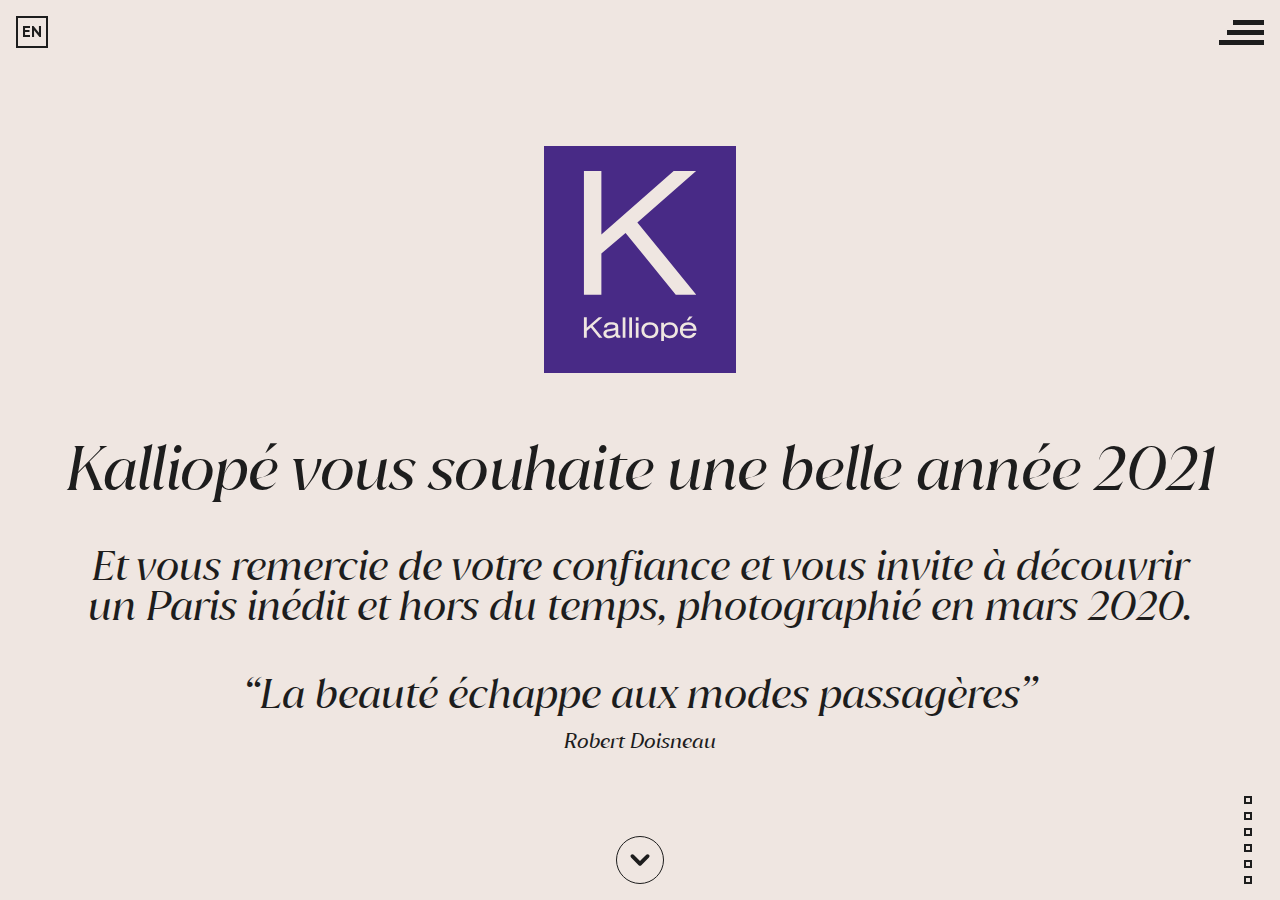
==== commit f8b450ca: "Minor changes" ====
--- a/index.html
+++ b/index.html
@@ -53,11 +53,12 @@
                 <header class="flex flex-col items-center justify-center">
                     
                     <!-- LOGO -->
-                    <picture class="block mb-10 md:mb-16 hmax-md:mb-10">
-                        <source srcset="/assets/img/logo-white.png 1x, /assets/img/logo-white@2x.png 2x" media="(prefers-color-scheme: dark)">
-                        <source srcset="/assets/img/logo.png 1x, /assets/img/logo@2x.png 2x">
-                        <img class="w-32 md:w-48 hmax-md:w-32" src="/assets/img/logo.png" alt="">
-                    </picture>
+                    <a class="block mb-10 md:mb-16 hmax-md:mb-10 hover:animate-pulse" href="https://www.kalliope-law.com/fr/" target="_blank" rel="noopener noreferrer">
+                        <picture>
+                            <source srcset="/assets/img/logo-kalliope-light.svg" media="(prefers-color-scheme: dark)">
+                            <img class="w-32 md:w-48 hmax-md:w-32" src="/assets/img/logo-kalliope.svg" alt="">
+                        </picture>
+                    </a>
                     
                     <!-- TITLE -->
                     <h1 class="text-lg md:text-xl tracking-tight text-center">
@@ -111,10 +112,21 @@
             </svg>
         </button>
     </div>
-    
-    <!-- VIEWS COUNTER -->
-    <span id="views" class="font-sans fixed bottom-4 left-8 transform -rotate-90 origin-bottom-left">
-        0
+
+    <!-- VIEWS COUNTER
+    <span class="font-sans flex items-center space-x-2 fixed bottom-4 left-8 transform -rotate-90 origin-bottom-left">
+        <svg xmlns="http://www.w3.org/2000/svg" width="24" height="24" viewBox="0 0 24 24"><path d="M12.015 7c4.751 0 8.063 3.012 9.504 4.636-1.401 1.837-4.713 5.364-9.504 5.364-4.42 0-7.93-3.536-9.478-5.407 1.493-1.647 4.817-4.593 9.478-4.593zm0-2c-7.569 0-12.015 6.551-12.015 6.551s4.835 7.449 12.015 7.449c7.733 0 11.985-7.449 11.985-7.449s-4.291-6.551-11.985-6.551zm-.015 3c-2.21 0-4 1.791-4 4s1.79 4 4 4c2.209 0 4-1.791 4-4s-1.791-4-4-4zm-.004 3.999c-.564.564-1.479.564-2.044 0s-.565-1.48 0-2.044c.564-.564 1.479-.564 2.044 0s.565 1.479 0 2.044z"/></svg>
+        <span id="views">0</span>
+    </span>-->
+
+    <!-- SLIDER NAV -->
+    <span id="slider-nav" data-current="0" class="font-sans flex items-center space-x-2 fixed bottom-4 right-9 transform rotate-90 origin-bottom-right">
+        <span class="border-2 w-2 h-2"></span>
+        <span class="border-2 w-2 h-2"></span>
+        <span class="border-2 w-2 h-2"></span>
+        <span class="border-2 w-2 h-2"></span>
+        <span class="border-2 w-2 h-2"></span>
+        <span class="border-2 w-2 h-2"></span>
     </span>
     
     <!-- POP-IN -->
@@ -129,10 +141,12 @@
         </svg>
         <div class="flex flex-col items-center justify-center h-full w-full">
             <!-- LOGO -->
-            <picture class="block mb-8 md:mb-16 hmax-md:mb-8">
-                <source srcset="/assets/img/logo-white.png 1x, /assets/img/logo-white@2x.png 2x">
-                <img class="w-24 md:w-36 hmax-md:w-24" src="/assets/img/logo.png" alt="">
-            </picture>
+            <a class="block mb-8 md:mb-16 hmax-md:mb-8 hover:animate-pulse" href="https://www.kalliope-law.com/fr/" target="_blank" rel="noopener noreferrer">
+                <picture>
+                    <source srcset="/assets/img/logo-kalliope-light-black.svg" media="(prefers-color-scheme: dark)">
+                    <img class="w-24 md:w-36 hmax-md:w-24" src="/assets/img/logo-kalliope-light.svg" alt="">
+                </picture>
+            </a>
             <div class="px-8 leading-relaxed text-white max-w-screen-md lg:px-24 text-center space-y-8">
                 <p>
                     Saig de Quénetain, photographe et directeur de création chez Tactile, <br class="hidden md:block">
@@ -144,16 +158,13 @@
                     Cette série fait l’objet d’un premier ouvrage de photographies<br>
                     « Paris hors du temps »<br>
                     Vous pouvez le découvrir ici :
-                    <a class="inline-flex items-center space-x-1 hover:underline"
+                    <a class="hover:underline"
                        href="https://www.atelier-tactile.fr"
                        target="_blank"
                        rel="noopener noreferrer"
                        title="Atelier-tactile.fr par Agence Tactile"
                     >
-                        <span>www.atelier-tactile.fr</span>
-                        <svg class="w-4" xmlns="http://www.w3.org/2000/svg" fill="none" viewBox="0 0 24 24" stroke="currentColor">
-                            <path stroke-linecap="round" stroke-linejoin="round" stroke-width="2" d="M10 6H6a2 2 0 00-2 2v10a2 2 0 002 2h10a2 2 0 002-2v-4M14 4h6m0 0v6m0-6L10 14" />
-                        </svg>
+                        www.atelier-tactile.fr
                     </a>
                 </p>
             </div>
@@ -165,7 +176,7 @@
     <script src="/assets/js/sketch.js"></script>
     <script src="/assets/js/effect.js"></script>
     <script src="/assets/js/ux.js"></script>
-    <script src="/assets/js/counter.js"></script>
-    <script async src="https://api.countapi.xyz/hit/kalliope-2021.com/visits?callback=cb"></script>
+    <!--<script src="/assets/js/counter.js"></script>
+    <script async src="https://api.countapi.xyz/hit/kalliope-2021.com/visits?callback=cb"></script>-->
 </body>
 </html>
--- a/assets/css/base.css
+++ b/assets/css/base.css
@@ -201,9 +201,7 @@
 */
 
 button,
-[type='button'],
-[type='reset'],
-[type='submit'] {
+[type='button'] {
   -webkit-appearance: button;
 }
 
@@ -211,28 +209,15 @@
 Remove the inner border and padding in Firefox.
 */
 
-::-moz-focus-inner {
-  border-style: none;
-  padding: 0;
-}
-
 /**
 Restore the focus styles unset by the previous rule.
 */
-
-:-moz-focusring {
-  outline: 1px dotted ButtonText;
-}
 
 /**
 Remove the additional ':invalid' styles in Firefox.
 See: https://github.com/mozilla/gecko-dev/blob/2f9eacd9d3d995c937b4251a5557d95d494c9be1/layout/style/res/forms.css#L728-L737
 */
 
-:-moz-ui-invalid {
-  box-shadow: none;
-}
-
 /**
 Remove the padding so developers are not caught out when they zero out 'fieldset' elements in all browsers.
 */
@@ -253,38 +238,19 @@
 Correct the cursor style of increment and decrement buttons in Safari.
 */
 
-::-webkit-inner-spin-button,
-::-webkit-outer-spin-button {
-  height: auto;
-}
-
 /**
 1. Correct the odd appearance in Chrome and Safari.
 2. Correct the outline style in Safari.
 */
 
-[type='search'] {
-  -webkit-appearance: textfield; /* 1 */
-  outline-offset: -2px; /* 2 */
-}
-
 /**
 Remove the inner padding in Chrome and Safari on macOS.
 */
-
-::-webkit-search-decoration {
-  -webkit-appearance: none;
-}
 
 /**
 1. Correct the inability to style clickable types in iOS and Safari.
 2. Change font properties to 'inherit' in Safari.
 */
-
-::-webkit-file-upload-button {
-  -webkit-appearance: button; /* 1 */
-  font: inherit; /* 2 */
-}
 
 /*
 Interactive
@@ -452,8 +418,7 @@
   color: #a1a1aa;
 }
 
-button,
-[role="button"] {
+button {
   cursor: pointer;
 }
 
@@ -585,28 +550,6 @@
              url('/assets/fonts/GilroyBold.woff') format('woff');
 }
 
-.container {
-  width: 100%;
-}
-
-@media (min-width: 768px) {
-  .container {
-    max-width: 768px;
-  }
-}
-
-@media (min-width: 1148px) {
-  .container {
-    max-width: 1148px;
-  }
-}
-
-@media (min-width: 1486px) {
-  .container {
-    max-width: 1486px;
-  }
-}
-
 /* Hide scrollbar for Chrome, Safari and Opera */
 
 #content::-webkit-scrollbar {
@@ -620,34 +563,15 @@
   scrollbar-width: none;  /* Firefox */
 }
 
-.space-y-0 > :not([hidden]) ~ :not([hidden]) {
-  --tw-space-y-reverse: 0;
-  margin-top: calc(0px * calc(1 - var(--tw-space-y-reverse)));
-  margin-bottom: calc(0px * var(--tw-space-y-reverse));
-}
-
-.space-x-0 > :not([hidden]) ~ :not([hidden]) {
-  --tw-space-x-reverse: 0;
-  margin-right: calc(0px * var(--tw-space-x-reverse));
-  margin-left: calc(0px * calc(1 - var(--tw-space-x-reverse)));
-}
-
-.space-y-1 > :not([hidden]) ~ :not([hidden]) {
-  --tw-space-y-reverse: 0;
-  margin-top: calc(0.25rem * calc(1 - var(--tw-space-y-reverse)));
-  margin-bottom: calc(0.25rem * var(--tw-space-y-reverse));
-}
-
-.space-x-1 > :not([hidden]) ~ :not([hidden]) {
-  --tw-space-x-reverse: 0;
-  margin-right: calc(0.25rem * var(--tw-space-x-reverse));
-  margin-left: calc(0.25rem * calc(1 - var(--tw-space-x-reverse)));
-}
-
-.space-y-2 > :not([hidden]) ~ :not([hidden]) {
-  --tw-space-y-reverse: 0;
-  margin-top: calc(0.5rem * calc(1 - var(--tw-space-y-reverse)));
-  margin-bottom: calc(0.5rem * var(--tw-space-y-reverse));
+/* slide nav */
+
+#slider-nav[data-current="1"] > span:nth-of-type(1),
+    #slider-nav[data-current="2"] > span:nth-of-type(2),
+    #slider-nav[data-current="3"] > span:nth-of-type(3),
+    #slider-nav[data-current="4"] > span:nth-of-type(4),
+    #slider-nav[data-current="5"] > span:nth-of-type(5),
+    #slider-nav[data-current="6"] > span:nth-of-type(6) {
+  background-color: #1D1D1D;
 }
 
 .space-x-2 > :not([hidden]) ~ :not([hidden]) {
@@ -656,1277 +580,23 @@
   margin-left: calc(0.5rem * calc(1 - var(--tw-space-x-reverse)));
 }
 
-.space-y-3 > :not([hidden]) ~ :not([hidden]) {
-  --tw-space-y-reverse: 0;
-  margin-top: calc(0.75rem * calc(1 - var(--tw-space-y-reverse)));
-  margin-bottom: calc(0.75rem * var(--tw-space-y-reverse));
-}
-
-.space-x-3 > :not([hidden]) ~ :not([hidden]) {
-  --tw-space-x-reverse: 0;
-  margin-right: calc(0.75rem * var(--tw-space-x-reverse));
-  margin-left: calc(0.75rem * calc(1 - var(--tw-space-x-reverse)));
-}
-
-.space-y-4 > :not([hidden]) ~ :not([hidden]) {
-  --tw-space-y-reverse: 0;
-  margin-top: calc(1rem * calc(1 - var(--tw-space-y-reverse)));
-  margin-bottom: calc(1rem * var(--tw-space-y-reverse));
-}
-
-.space-x-4 > :not([hidden]) ~ :not([hidden]) {
-  --tw-space-x-reverse: 0;
-  margin-right: calc(1rem * var(--tw-space-x-reverse));
-  margin-left: calc(1rem * calc(1 - var(--tw-space-x-reverse)));
-}
-
-.space-y-5 > :not([hidden]) ~ :not([hidden]) {
-  --tw-space-y-reverse: 0;
-  margin-top: calc(1.25rem * calc(1 - var(--tw-space-y-reverse)));
-  margin-bottom: calc(1.25rem * var(--tw-space-y-reverse));
-}
-
-.space-x-5 > :not([hidden]) ~ :not([hidden]) {
-  --tw-space-x-reverse: 0;
-  margin-right: calc(1.25rem * var(--tw-space-x-reverse));
-  margin-left: calc(1.25rem * calc(1 - var(--tw-space-x-reverse)));
-}
-
-.space-y-6 > :not([hidden]) ~ :not([hidden]) {
-  --tw-space-y-reverse: 0;
-  margin-top: calc(1.5rem * calc(1 - var(--tw-space-y-reverse)));
-  margin-bottom: calc(1.5rem * var(--tw-space-y-reverse));
-}
-
-.space-x-6 > :not([hidden]) ~ :not([hidden]) {
-  --tw-space-x-reverse: 0;
-  margin-right: calc(1.5rem * var(--tw-space-x-reverse));
-  margin-left: calc(1.5rem * calc(1 - var(--tw-space-x-reverse)));
-}
-
-.space-y-7 > :not([hidden]) ~ :not([hidden]) {
-  --tw-space-y-reverse: 0;
-  margin-top: calc(1.75rem * calc(1 - var(--tw-space-y-reverse)));
-  margin-bottom: calc(1.75rem * var(--tw-space-y-reverse));
-}
-
-.space-x-7 > :not([hidden]) ~ :not([hidden]) {
-  --tw-space-x-reverse: 0;
-  margin-right: calc(1.75rem * var(--tw-space-x-reverse));
-  margin-left: calc(1.75rem * calc(1 - var(--tw-space-x-reverse)));
-}
-
 .space-y-8 > :not([hidden]) ~ :not([hidden]) {
   --tw-space-y-reverse: 0;
   margin-top: calc(2rem * calc(1 - var(--tw-space-y-reverse)));
   margin-bottom: calc(2rem * var(--tw-space-y-reverse));
 }
 
-.space-x-8 > :not([hidden]) ~ :not([hidden]) {
-  --tw-space-x-reverse: 0;
-  margin-right: calc(2rem * var(--tw-space-x-reverse));
-  margin-left: calc(2rem * calc(1 - var(--tw-space-x-reverse)));
-}
-
-.space-y-9 > :not([hidden]) ~ :not([hidden]) {
-  --tw-space-y-reverse: 0;
-  margin-top: calc(2.25rem * calc(1 - var(--tw-space-y-reverse)));
-  margin-bottom: calc(2.25rem * var(--tw-space-y-reverse));
-}
-
-.space-x-9 > :not([hidden]) ~ :not([hidden]) {
-  --tw-space-x-reverse: 0;
-  margin-right: calc(2.25rem * var(--tw-space-x-reverse));
-  margin-left: calc(2.25rem * calc(1 - var(--tw-space-x-reverse)));
-}
-
-.space-y-10 > :not([hidden]) ~ :not([hidden]) {
-  --tw-space-y-reverse: 0;
-  margin-top: calc(2.5rem * calc(1 - var(--tw-space-y-reverse)));
-  margin-bottom: calc(2.5rem * var(--tw-space-y-reverse));
-}
-
-.space-x-10 > :not([hidden]) ~ :not([hidden]) {
-  --tw-space-x-reverse: 0;
-  margin-right: calc(2.5rem * var(--tw-space-x-reverse));
-  margin-left: calc(2.5rem * calc(1 - var(--tw-space-x-reverse)));
-}
-
-.space-y-11 > :not([hidden]) ~ :not([hidden]) {
-  --tw-space-y-reverse: 0;
-  margin-top: calc(2.75rem * calc(1 - var(--tw-space-y-reverse)));
-  margin-bottom: calc(2.75rem * var(--tw-space-y-reverse));
-}
-
-.space-x-11 > :not([hidden]) ~ :not([hidden]) {
-  --tw-space-x-reverse: 0;
-  margin-right: calc(2.75rem * var(--tw-space-x-reverse));
-  margin-left: calc(2.75rem * calc(1 - var(--tw-space-x-reverse)));
-}
-
-.space-y-12 > :not([hidden]) ~ :not([hidden]) {
-  --tw-space-y-reverse: 0;
-  margin-top: calc(3rem * calc(1 - var(--tw-space-y-reverse)));
-  margin-bottom: calc(3rem * var(--tw-space-y-reverse));
-}
-
-.space-x-12 > :not([hidden]) ~ :not([hidden]) {
-  --tw-space-x-reverse: 0;
-  margin-right: calc(3rem * var(--tw-space-x-reverse));
-  margin-left: calc(3rem * calc(1 - var(--tw-space-x-reverse)));
-}
-
-.space-y-14 > :not([hidden]) ~ :not([hidden]) {
-  --tw-space-y-reverse: 0;
-  margin-top: calc(3.5rem * calc(1 - var(--tw-space-y-reverse)));
-  margin-bottom: calc(3.5rem * var(--tw-space-y-reverse));
-}
-
-.space-x-14 > :not([hidden]) ~ :not([hidden]) {
-  --tw-space-x-reverse: 0;
-  margin-right: calc(3.5rem * var(--tw-space-x-reverse));
-  margin-left: calc(3.5rem * calc(1 - var(--tw-space-x-reverse)));
-}
-
-.space-y-16 > :not([hidden]) ~ :not([hidden]) {
-  --tw-space-y-reverse: 0;
-  margin-top: calc(4rem * calc(1 - var(--tw-space-y-reverse)));
-  margin-bottom: calc(4rem * var(--tw-space-y-reverse));
-}
-
-.space-x-16 > :not([hidden]) ~ :not([hidden]) {
-  --tw-space-x-reverse: 0;
-  margin-right: calc(4rem * var(--tw-space-x-reverse));
-  margin-left: calc(4rem * calc(1 - var(--tw-space-x-reverse)));
-}
-
-.space-y-20 > :not([hidden]) ~ :not([hidden]) {
-  --tw-space-y-reverse: 0;
-  margin-top: calc(5rem * calc(1 - var(--tw-space-y-reverse)));
-  margin-bottom: calc(5rem * var(--tw-space-y-reverse));
-}
-
-.space-x-20 > :not([hidden]) ~ :not([hidden]) {
-  --tw-space-x-reverse: 0;
-  margin-right: calc(5rem * var(--tw-space-x-reverse));
-  margin-left: calc(5rem * calc(1 - var(--tw-space-x-reverse)));
-}
-
-.space-y-24 > :not([hidden]) ~ :not([hidden]) {
-  --tw-space-y-reverse: 0;
-  margin-top: calc(6rem * calc(1 - var(--tw-space-y-reverse)));
-  margin-bottom: calc(6rem * var(--tw-space-y-reverse));
-}
-
-.space-x-24 > :not([hidden]) ~ :not([hidden]) {
-  --tw-space-x-reverse: 0;
-  margin-right: calc(6rem * var(--tw-space-x-reverse));
-  margin-left: calc(6rem * calc(1 - var(--tw-space-x-reverse)));
-}
-
-.space-y-28 > :not([hidden]) ~ :not([hidden]) {
-  --tw-space-y-reverse: 0;
-  margin-top: calc(7rem * calc(1 - var(--tw-space-y-reverse)));
-  margin-bottom: calc(7rem * var(--tw-space-y-reverse));
-}
-
-.space-x-28 > :not([hidden]) ~ :not([hidden]) {
-  --tw-space-x-reverse: 0;
-  margin-right: calc(7rem * var(--tw-space-x-reverse));
-  margin-left: calc(7rem * calc(1 - var(--tw-space-x-reverse)));
-}
-
-.space-y-32 > :not([hidden]) ~ :not([hidden]) {
-  --tw-space-y-reverse: 0;
-  margin-top: calc(8rem * calc(1 - var(--tw-space-y-reverse)));
-  margin-bottom: calc(8rem * var(--tw-space-y-reverse));
-}
-
-.space-x-32 > :not([hidden]) ~ :not([hidden]) {
-  --tw-space-x-reverse: 0;
-  margin-right: calc(8rem * var(--tw-space-x-reverse));
-  margin-left: calc(8rem * calc(1 - var(--tw-space-x-reverse)));
-}
-
-.space-y-36 > :not([hidden]) ~ :not([hidden]) {
-  --tw-space-y-reverse: 0;
-  margin-top: calc(9rem * calc(1 - var(--tw-space-y-reverse)));
-  margin-bottom: calc(9rem * var(--tw-space-y-reverse));
-}
-
-.space-x-36 > :not([hidden]) ~ :not([hidden]) {
-  --tw-space-x-reverse: 0;
-  margin-right: calc(9rem * var(--tw-space-x-reverse));
-  margin-left: calc(9rem * calc(1 - var(--tw-space-x-reverse)));
-}
-
-.space-y-40 > :not([hidden]) ~ :not([hidden]) {
-  --tw-space-y-reverse: 0;
-  margin-top: calc(10rem * calc(1 - var(--tw-space-y-reverse)));
-  margin-bottom: calc(10rem * var(--tw-space-y-reverse));
-}
-
-.space-x-40 > :not([hidden]) ~ :not([hidden]) {
-  --tw-space-x-reverse: 0;
-  margin-right: calc(10rem * var(--tw-space-x-reverse));
-  margin-left: calc(10rem * calc(1 - var(--tw-space-x-reverse)));
-}
-
-.space-y-44 > :not([hidden]) ~ :not([hidden]) {
-  --tw-space-y-reverse: 0;
-  margin-top: calc(11rem * calc(1 - var(--tw-space-y-reverse)));
-  margin-bottom: calc(11rem * var(--tw-space-y-reverse));
-}
-
-.space-x-44 > :not([hidden]) ~ :not([hidden]) {
-  --tw-space-x-reverse: 0;
-  margin-right: calc(11rem * var(--tw-space-x-reverse));
-  margin-left: calc(11rem * calc(1 - var(--tw-space-x-reverse)));
-}
-
-.space-y-48 > :not([hidden]) ~ :not([hidden]) {
-  --tw-space-y-reverse: 0;
-  margin-top: calc(12rem * calc(1 - var(--tw-space-y-reverse)));
-  margin-bottom: calc(12rem * var(--tw-space-y-reverse));
-}
-
-.space-x-48 > :not([hidden]) ~ :not([hidden]) {
-  --tw-space-x-reverse: 0;
-  margin-right: calc(12rem * var(--tw-space-x-reverse));
-  margin-left: calc(12rem * calc(1 - var(--tw-space-x-reverse)));
-}
-
-.space-y-52 > :not([hidden]) ~ :not([hidden]) {
-  --tw-space-y-reverse: 0;
-  margin-top: calc(13rem * calc(1 - var(--tw-space-y-reverse)));
-  margin-bottom: calc(13rem * var(--tw-space-y-reverse));
-}
-
-.space-x-52 > :not([hidden]) ~ :not([hidden]) {
-  --tw-space-x-reverse: 0;
-  margin-right: calc(13rem * var(--tw-space-x-reverse));
-  margin-left: calc(13rem * calc(1 - var(--tw-space-x-reverse)));
-}
-
-.space-y-56 > :not([hidden]) ~ :not([hidden]) {
-  --tw-space-y-reverse: 0;
-  margin-top: calc(14rem * calc(1 - var(--tw-space-y-reverse)));
-  margin-bottom: calc(14rem * var(--tw-space-y-reverse));
-}
-
-.space-x-56 > :not([hidden]) ~ :not([hidden]) {
-  --tw-space-x-reverse: 0;
-  margin-right: calc(14rem * var(--tw-space-x-reverse));
-  margin-left: calc(14rem * calc(1 - var(--tw-space-x-reverse)));
-}
-
-.space-y-60 > :not([hidden]) ~ :not([hidden]) {
-  --tw-space-y-reverse: 0;
-  margin-top: calc(15rem * calc(1 - var(--tw-space-y-reverse)));
-  margin-bottom: calc(15rem * var(--tw-space-y-reverse));
-}
-
-.space-x-60 > :not([hidden]) ~ :not([hidden]) {
-  --tw-space-x-reverse: 0;
-  margin-right: calc(15rem * var(--tw-space-x-reverse));
-  margin-left: calc(15rem * calc(1 - var(--tw-space-x-reverse)));
-}
-
-.space-y-64 > :not([hidden]) ~ :not([hidden]) {
-  --tw-space-y-reverse: 0;
-  margin-top: calc(16rem * calc(1 - var(--tw-space-y-reverse)));
-  margin-bottom: calc(16rem * var(--tw-space-y-reverse));
-}
-
-.space-x-64 > :not([hidden]) ~ :not([hidden]) {
-  --tw-space-x-reverse: 0;
-  margin-right: calc(16rem * var(--tw-space-x-reverse));
-  margin-left: calc(16rem * calc(1 - var(--tw-space-x-reverse)));
-}
-
-.space-y-72 > :not([hidden]) ~ :not([hidden]) {
-  --tw-space-y-reverse: 0;
-  margin-top: calc(18rem * calc(1 - var(--tw-space-y-reverse)));
-  margin-bottom: calc(18rem * var(--tw-space-y-reverse));
-}
-
-.space-x-72 > :not([hidden]) ~ :not([hidden]) {
-  --tw-space-x-reverse: 0;
-  margin-right: calc(18rem * var(--tw-space-x-reverse));
-  margin-left: calc(18rem * calc(1 - var(--tw-space-x-reverse)));
-}
-
-.space-y-80 > :not([hidden]) ~ :not([hidden]) {
-  --tw-space-y-reverse: 0;
-  margin-top: calc(20rem * calc(1 - var(--tw-space-y-reverse)));
-  margin-bottom: calc(20rem * var(--tw-space-y-reverse));
-}
-
-.space-x-80 > :not([hidden]) ~ :not([hidden]) {
-  --tw-space-x-reverse: 0;
-  margin-right: calc(20rem * var(--tw-space-x-reverse));
-  margin-left: calc(20rem * calc(1 - var(--tw-space-x-reverse)));
-}
-
-.space-y-96 > :not([hidden]) ~ :not([hidden]) {
-  --tw-space-y-reverse: 0;
-  margin-top: calc(24rem * calc(1 - var(--tw-space-y-reverse)));
-  margin-bottom: calc(24rem * var(--tw-space-y-reverse));
-}
-
-.space-x-96 > :not([hidden]) ~ :not([hidden]) {
-  --tw-space-x-reverse: 0;
-  margin-right: calc(24rem * var(--tw-space-x-reverse));
-  margin-left: calc(24rem * calc(1 - var(--tw-space-x-reverse)));
-}
-
-.space-y-px > :not([hidden]) ~ :not([hidden]) {
-  --tw-space-y-reverse: 0;
-  margin-top: calc(1px * calc(1 - var(--tw-space-y-reverse)));
-  margin-bottom: calc(1px * var(--tw-space-y-reverse));
-}
-
-.space-x-px > :not([hidden]) ~ :not([hidden]) {
-  --tw-space-x-reverse: 0;
-  margin-right: calc(1px * var(--tw-space-x-reverse));
-  margin-left: calc(1px * calc(1 - var(--tw-space-x-reverse)));
-}
-
-.space-y-0\.5 > :not([hidden]) ~ :not([hidden]) {
-  --tw-space-y-reverse: 0;
-  margin-top: calc(0.125rem * calc(1 - var(--tw-space-y-reverse)));
-  margin-bottom: calc(0.125rem * var(--tw-space-y-reverse));
-}
-
-.space-x-0\.5 > :not([hidden]) ~ :not([hidden]) {
-  --tw-space-x-reverse: 0;
-  margin-right: calc(0.125rem * var(--tw-space-x-reverse));
-  margin-left: calc(0.125rem * calc(1 - var(--tw-space-x-reverse)));
-}
-
-.space-y-1\.5 > :not([hidden]) ~ :not([hidden]) {
-  --tw-space-y-reverse: 0;
-  margin-top: calc(0.375rem * calc(1 - var(--tw-space-y-reverse)));
-  margin-bottom: calc(0.375rem * var(--tw-space-y-reverse));
-}
-
-.space-x-1\.5 > :not([hidden]) ~ :not([hidden]) {
-  --tw-space-x-reverse: 0;
-  margin-right: calc(0.375rem * var(--tw-space-x-reverse));
-  margin-left: calc(0.375rem * calc(1 - var(--tw-space-x-reverse)));
-}
-
-.space-y-2\.5 > :not([hidden]) ~ :not([hidden]) {
-  --tw-space-y-reverse: 0;
-  margin-top: calc(0.625rem * calc(1 - var(--tw-space-y-reverse)));
-  margin-bottom: calc(0.625rem * var(--tw-space-y-reverse));
-}
-
-.space-x-2\.5 > :not([hidden]) ~ :not([hidden]) {
-  --tw-space-x-reverse: 0;
-  margin-right: calc(0.625rem * var(--tw-space-x-reverse));
-  margin-left: calc(0.625rem * calc(1 - var(--tw-space-x-reverse)));
-}
-
-.space-y-3\.5 > :not([hidden]) ~ :not([hidden]) {
-  --tw-space-y-reverse: 0;
-  margin-top: calc(0.875rem * calc(1 - var(--tw-space-y-reverse)));
-  margin-bottom: calc(0.875rem * var(--tw-space-y-reverse));
-}
-
-.space-x-3\.5 > :not([hidden]) ~ :not([hidden]) {
-  --tw-space-x-reverse: 0;
-  margin-right: calc(0.875rem * var(--tw-space-x-reverse));
-  margin-left: calc(0.875rem * calc(1 - var(--tw-space-x-reverse)));
-}
-
-.-space-y-0 > :not([hidden]) ~ :not([hidden]) {
-  --tw-space-y-reverse: 0;
-  margin-top: calc(0px * calc(1 - var(--tw-space-y-reverse)));
-  margin-bottom: calc(0px * var(--tw-space-y-reverse));
-}
-
-.-space-x-0 > :not([hidden]) ~ :not([hidden]) {
-  --tw-space-x-reverse: 0;
-  margin-right: calc(0px * var(--tw-space-x-reverse));
-  margin-left: calc(0px * calc(1 - var(--tw-space-x-reverse)));
-}
-
-.-space-y-1 > :not([hidden]) ~ :not([hidden]) {
-  --tw-space-y-reverse: 0;
-  margin-top: calc(-0.25rem * calc(1 - var(--tw-space-y-reverse)));
-  margin-bottom: calc(-0.25rem * var(--tw-space-y-reverse));
-}
-
-.-space-x-1 > :not([hidden]) ~ :not([hidden]) {
-  --tw-space-x-reverse: 0;
-  margin-right: calc(-0.25rem * var(--tw-space-x-reverse));
-  margin-left: calc(-0.25rem * calc(1 - var(--tw-space-x-reverse)));
-}
-
-.-space-y-2 > :not([hidden]) ~ :not([hidden]) {
-  --tw-space-y-reverse: 0;
-  margin-top: calc(-0.5rem * calc(1 - var(--tw-space-y-reverse)));
-  margin-bottom: calc(-0.5rem * var(--tw-space-y-reverse));
-}
-
-.-space-x-2 > :not([hidden]) ~ :not([hidden]) {
-  --tw-space-x-reverse: 0;
-  margin-right: calc(-0.5rem * var(--tw-space-x-reverse));
-  margin-left: calc(-0.5rem * calc(1 - var(--tw-space-x-reverse)));
-}
-
-.-space-y-3 > :not([hidden]) ~ :not([hidden]) {
-  --tw-space-y-reverse: 0;
-  margin-top: calc(-0.75rem * calc(1 - var(--tw-space-y-reverse)));
-  margin-bottom: calc(-0.75rem * var(--tw-space-y-reverse));
-}
-
-.-space-x-3 > :not([hidden]) ~ :not([hidden]) {
-  --tw-space-x-reverse: 0;
-  margin-right: calc(-0.75rem * var(--tw-space-x-reverse));
-  margin-left: calc(-0.75rem * calc(1 - var(--tw-space-x-reverse)));
-}
-
-.-space-y-4 > :not([hidden]) ~ :not([hidden]) {
-  --tw-space-y-reverse: 0;
-  margin-top: calc(-1rem * calc(1 - var(--tw-space-y-reverse)));
-  margin-bottom: calc(-1rem * var(--tw-space-y-reverse));
-}
-
-.-space-x-4 > :not([hidden]) ~ :not([hidden]) {
-  --tw-space-x-reverse: 0;
-  margin-right: calc(-1rem * var(--tw-space-x-reverse));
-  margin-left: calc(-1rem * calc(1 - var(--tw-space-x-reverse)));
-}
-
-.-space-y-5 > :not([hidden]) ~ :not([hidden]) {
-  --tw-space-y-reverse: 0;
-  margin-top: calc(-1.25rem * calc(1 - var(--tw-space-y-reverse)));
-  margin-bottom: calc(-1.25rem * var(--tw-space-y-reverse));
-}
-
-.-space-x-5 > :not([hidden]) ~ :not([hidden]) {
-  --tw-space-x-reverse: 0;
-  margin-right: calc(-1.25rem * var(--tw-space-x-reverse));
-  margin-left: calc(-1.25rem * calc(1 - var(--tw-space-x-reverse)));
-}
-
-.-space-y-6 > :not([hidden]) ~ :not([hidden]) {
-  --tw-space-y-reverse: 0;
-  margin-top: calc(-1.5rem * calc(1 - var(--tw-space-y-reverse)));
-  margin-bottom: calc(-1.5rem * var(--tw-space-y-reverse));
-}
-
-.-space-x-6 > :not([hidden]) ~ :not([hidden]) {
-  --tw-space-x-reverse: 0;
-  margin-right: calc(-1.5rem * var(--tw-space-x-reverse));
-  margin-left: calc(-1.5rem * calc(1 - var(--tw-space-x-reverse)));
-}
-
-.-space-y-7 > :not([hidden]) ~ :not([hidden]) {
-  --tw-space-y-reverse: 0;
-  margin-top: calc(-1.75rem * calc(1 - var(--tw-space-y-reverse)));
-  margin-bottom: calc(-1.75rem * var(--tw-space-y-reverse));
-}
-
-.-space-x-7 > :not([hidden]) ~ :not([hidden]) {
-  --tw-space-x-reverse: 0;
-  margin-right: calc(-1.75rem * var(--tw-space-x-reverse));
-  margin-left: calc(-1.75rem * calc(1 - var(--tw-space-x-reverse)));
-}
-
-.-space-y-8 > :not([hidden]) ~ :not([hidden]) {
-  --tw-space-y-reverse: 0;
-  margin-top: calc(-2rem * calc(1 - var(--tw-space-y-reverse)));
-  margin-bottom: calc(-2rem * var(--tw-space-y-reverse));
-}
-
-.-space-x-8 > :not([hidden]) ~ :not([hidden]) {
-  --tw-space-x-reverse: 0;
-  margin-right: calc(-2rem * var(--tw-space-x-reverse));
-  margin-left: calc(-2rem * calc(1 - var(--tw-space-x-reverse)));
-}
-
-.-space-y-9 > :not([hidden]) ~ :not([hidden]) {
-  --tw-space-y-reverse: 0;
-  margin-top: calc(-2.25rem * calc(1 - var(--tw-space-y-reverse)));
-  margin-bottom: calc(-2.25rem * var(--tw-space-y-reverse));
-}
-
-.-space-x-9 > :not([hidden]) ~ :not([hidden]) {
-  --tw-space-x-reverse: 0;
-  margin-right: calc(-2.25rem * var(--tw-space-x-reverse));
-  margin-left: calc(-2.25rem * calc(1 - var(--tw-space-x-reverse)));
-}
-
-.-space-y-10 > :not([hidden]) ~ :not([hidden]) {
-  --tw-space-y-reverse: 0;
-  margin-top: calc(-2.5rem * calc(1 - var(--tw-space-y-reverse)));
-  margin-bottom: calc(-2.5rem * var(--tw-space-y-reverse));
-}
-
-.-space-x-10 > :not([hidden]) ~ :not([hidden]) {
-  --tw-space-x-reverse: 0;
-  margin-right: calc(-2.5rem * var(--tw-space-x-reverse));
-  margin-left: calc(-2.5rem * calc(1 - var(--tw-space-x-reverse)));
-}
-
-.-space-y-11 > :not([hidden]) ~ :not([hidden]) {
-  --tw-space-y-reverse: 0;
-  margin-top: calc(-2.75rem * calc(1 - var(--tw-space-y-reverse)));
-  margin-bottom: calc(-2.75rem * var(--tw-space-y-reverse));
-}
-
-.-space-x-11 > :not([hidden]) ~ :not([hidden]) {
-  --tw-space-x-reverse: 0;
-  margin-right: calc(-2.75rem * var(--tw-space-x-reverse));
-  margin-left: calc(-2.75rem * calc(1 - var(--tw-space-x-reverse)));
-}
-
-.-space-y-12 > :not([hidden]) ~ :not([hidden]) {
-  --tw-space-y-reverse: 0;
-  margin-top: calc(-3rem * calc(1 - var(--tw-space-y-reverse)));
-  margin-bottom: calc(-3rem * var(--tw-space-y-reverse));
-}
-
-.-space-x-12 > :not([hidden]) ~ :not([hidden]) {
-  --tw-space-x-reverse: 0;
-  margin-right: calc(-3rem * var(--tw-space-x-reverse));
-  margin-left: calc(-3rem * calc(1 - var(--tw-space-x-reverse)));
-}
-
-.-space-y-14 > :not([hidden]) ~ :not([hidden]) {
-  --tw-space-y-reverse: 0;
-  margin-top: calc(-3.5rem * calc(1 - var(--tw-space-y-reverse)));
-  margin-bottom: calc(-3.5rem * var(--tw-space-y-reverse));
-}
-
-.-space-x-14 > :not([hidden]) ~ :not([hidden]) {
-  --tw-space-x-reverse: 0;
-  margin-right: calc(-3.5rem * var(--tw-space-x-reverse));
-  margin-left: calc(-3.5rem * calc(1 - var(--tw-space-x-reverse)));
-}
-
-.-space-y-16 > :not([hidden]) ~ :not([hidden]) {
-  --tw-space-y-reverse: 0;
-  margin-top: calc(-4rem * calc(1 - var(--tw-space-y-reverse)));
-  margin-bottom: calc(-4rem * var(--tw-space-y-reverse));
-}
-
-.-space-x-16 > :not([hidden]) ~ :not([hidden]) {
-  --tw-space-x-reverse: 0;
-  margin-right: calc(-4rem * var(--tw-space-x-reverse));
-  margin-left: calc(-4rem * calc(1 - var(--tw-space-x-reverse)));
-}
-
-.-space-y-20 > :not([hidden]) ~ :not([hidden]) {
-  --tw-space-y-reverse: 0;
-  margin-top: calc(-5rem * calc(1 - var(--tw-space-y-reverse)));
-  margin-bottom: calc(-5rem * var(--tw-space-y-reverse));
-}
-
-.-space-x-20 > :not([hidden]) ~ :not([hidden]) {
-  --tw-space-x-reverse: 0;
-  margin-right: calc(-5rem * var(--tw-space-x-reverse));
-  margin-left: calc(-5rem * calc(1 - var(--tw-space-x-reverse)));
-}
-
-.-space-y-24 > :not([hidden]) ~ :not([hidden]) {
-  --tw-space-y-reverse: 0;
-  margin-top: calc(-6rem * calc(1 - var(--tw-space-y-reverse)));
-  margin-bottom: calc(-6rem * var(--tw-space-y-reverse));
-}
-
-.-space-x-24 > :not([hidden]) ~ :not([hidden]) {
-  --tw-space-x-reverse: 0;
-  margin-right: calc(-6rem * var(--tw-space-x-reverse));
-  margin-left: calc(-6rem * calc(1 - var(--tw-space-x-reverse)));
-}
-
-.-space-y-28 > :not([hidden]) ~ :not([hidden]) {
-  --tw-space-y-reverse: 0;
-  margin-top: calc(-7rem * calc(1 - var(--tw-space-y-reverse)));
-  margin-bottom: calc(-7rem * var(--tw-space-y-reverse));
-}
-
-.-space-x-28 > :not([hidden]) ~ :not([hidden]) {
-  --tw-space-x-reverse: 0;
-  margin-right: calc(-7rem * var(--tw-space-x-reverse));
-  margin-left: calc(-7rem * calc(1 - var(--tw-space-x-reverse)));
-}
-
-.-space-y-32 > :not([hidden]) ~ :not([hidden]) {
-  --tw-space-y-reverse: 0;
-  margin-top: calc(-8rem * calc(1 - var(--tw-space-y-reverse)));
-  margin-bottom: calc(-8rem * var(--tw-space-y-reverse));
-}
-
-.-space-x-32 > :not([hidden]) ~ :not([hidden]) {
-  --tw-space-x-reverse: 0;
-  margin-right: calc(-8rem * var(--tw-space-x-reverse));
-  margin-left: calc(-8rem * calc(1 - var(--tw-space-x-reverse)));
-}
-
-.-space-y-36 > :not([hidden]) ~ :not([hidden]) {
-  --tw-space-y-reverse: 0;
-  margin-top: calc(-9rem * calc(1 - var(--tw-space-y-reverse)));
-  margin-bottom: calc(-9rem * var(--tw-space-y-reverse));
-}
-
-.-space-x-36 > :not([hidden]) ~ :not([hidden]) {
-  --tw-space-x-reverse: 0;
-  margin-right: calc(-9rem * var(--tw-space-x-reverse));
-  margin-left: calc(-9rem * calc(1 - var(--tw-space-x-reverse)));
-}
-
-.-space-y-40 > :not([hidden]) ~ :not([hidden]) {
-  --tw-space-y-reverse: 0;
-  margin-top: calc(-10rem * calc(1 - var(--tw-space-y-reverse)));
-  margin-bottom: calc(-10rem * var(--tw-space-y-reverse));
-}
-
-.-space-x-40 > :not([hidden]) ~ :not([hidden]) {
-  --tw-space-x-reverse: 0;
-  margin-right: calc(-10rem * var(--tw-space-x-reverse));
-  margin-left: calc(-10rem * calc(1 - var(--tw-space-x-reverse)));
-}
-
-.-space-y-44 > :not([hidden]) ~ :not([hidden]) {
-  --tw-space-y-reverse: 0;
-  margin-top: calc(-11rem * calc(1 - var(--tw-space-y-reverse)));
-  margin-bottom: calc(-11rem * var(--tw-space-y-reverse));
-}
-
-.-space-x-44 > :not([hidden]) ~ :not([hidden]) {
-  --tw-space-x-reverse: 0;
-  margin-right: calc(-11rem * var(--tw-space-x-reverse));
-  margin-left: calc(-11rem * calc(1 - var(--tw-space-x-reverse)));
-}
-
-.-space-y-48 > :not([hidden]) ~ :not([hidden]) {
-  --tw-space-y-reverse: 0;
-  margin-top: calc(-12rem * calc(1 - var(--tw-space-y-reverse)));
-  margin-bottom: calc(-12rem * var(--tw-space-y-reverse));
-}
-
-.-space-x-48 > :not([hidden]) ~ :not([hidden]) {
-  --tw-space-x-reverse: 0;
-  margin-right: calc(-12rem * var(--tw-space-x-reverse));
-  margin-left: calc(-12rem * calc(1 - var(--tw-space-x-reverse)));
-}
-
-.-space-y-52 > :not([hidden]) ~ :not([hidden]) {
-  --tw-space-y-reverse: 0;
-  margin-top: calc(-13rem * calc(1 - var(--tw-space-y-reverse)));
-  margin-bottom: calc(-13rem * var(--tw-space-y-reverse));
-}
-
-.-space-x-52 > :not([hidden]) ~ :not([hidden]) {
-  --tw-space-x-reverse: 0;
-  margin-right: calc(-13rem * var(--tw-space-x-reverse));
-  margin-left: calc(-13rem * calc(1 - var(--tw-space-x-reverse)));
-}
-
-.-space-y-56 > :not([hidden]) ~ :not([hidden]) {
-  --tw-space-y-reverse: 0;
-  margin-top: calc(-14rem * calc(1 - var(--tw-space-y-reverse)));
-  margin-bottom: calc(-14rem * var(--tw-space-y-reverse));
-}
-
-.-space-x-56 > :not([hidden]) ~ :not([hidden]) {
-  --tw-space-x-reverse: 0;
-  margin-right: calc(-14rem * var(--tw-space-x-reverse));
-  margin-left: calc(-14rem * calc(1 - var(--tw-space-x-reverse)));
-}
-
-.-space-y-60 > :not([hidden]) ~ :not([hidden]) {
-  --tw-space-y-reverse: 0;
-  margin-top: calc(-15rem * calc(1 - var(--tw-space-y-reverse)));
-  margin-bottom: calc(-15rem * var(--tw-space-y-reverse));
-}
-
-.-space-x-60 > :not([hidden]) ~ :not([hidden]) {
-  --tw-space-x-reverse: 0;
-  margin-right: calc(-15rem * var(--tw-space-x-reverse));
-  margin-left: calc(-15rem * calc(1 - var(--tw-space-x-reverse)));
-}
-
-.-space-y-64 > :not([hidden]) ~ :not([hidden]) {
-  --tw-space-y-reverse: 0;
-  margin-top: calc(-16rem * calc(1 - var(--tw-space-y-reverse)));
-  margin-bottom: calc(-16rem * var(--tw-space-y-reverse));
-}
-
-.-space-x-64 > :not([hidden]) ~ :not([hidden]) {
-  --tw-space-x-reverse: 0;
-  margin-right: calc(-16rem * var(--tw-space-x-reverse));
-  margin-left: calc(-16rem * calc(1 - var(--tw-space-x-reverse)));
-}
-
-.-space-y-72 > :not([hidden]) ~ :not([hidden]) {
-  --tw-space-y-reverse: 0;
-  margin-top: calc(-18rem * calc(1 - var(--tw-space-y-reverse)));
-  margin-bottom: calc(-18rem * var(--tw-space-y-reverse));
-}
-
-.-space-x-72 > :not([hidden]) ~ :not([hidden]) {
-  --tw-space-x-reverse: 0;
-  margin-right: calc(-18rem * var(--tw-space-x-reverse));
-  margin-left: calc(-18rem * calc(1 - var(--tw-space-x-reverse)));
-}
-
-.-space-y-80 > :not([hidden]) ~ :not([hidden]) {
-  --tw-space-y-reverse: 0;
-  margin-top: calc(-20rem * calc(1 - var(--tw-space-y-reverse)));
-  margin-bottom: calc(-20rem * var(--tw-space-y-reverse));
-}
-
-.-space-x-80 > :not([hidden]) ~ :not([hidden]) {
-  --tw-space-x-reverse: 0;
-  margin-right: calc(-20rem * var(--tw-space-x-reverse));
-  margin-left: calc(-20rem * calc(1 - var(--tw-space-x-reverse)));
-}
-
-.-space-y-96 > :not([hidden]) ~ :not([hidden]) {
-  --tw-space-y-reverse: 0;
-  margin-top: calc(-24rem * calc(1 - var(--tw-space-y-reverse)));
-  margin-bottom: calc(-24rem * var(--tw-space-y-reverse));
-}
-
-.-space-x-96 > :not([hidden]) ~ :not([hidden]) {
-  --tw-space-x-reverse: 0;
-  margin-right: calc(-24rem * var(--tw-space-x-reverse));
-  margin-left: calc(-24rem * calc(1 - var(--tw-space-x-reverse)));
-}
-
-.-space-y-px > :not([hidden]) ~ :not([hidden]) {
-  --tw-space-y-reverse: 0;
-  margin-top: calc(-1px * calc(1 - var(--tw-space-y-reverse)));
-  margin-bottom: calc(-1px * var(--tw-space-y-reverse));
-}
-
-.-space-x-px > :not([hidden]) ~ :not([hidden]) {
-  --tw-space-x-reverse: 0;
-  margin-right: calc(-1px * var(--tw-space-x-reverse));
-  margin-left: calc(-1px * calc(1 - var(--tw-space-x-reverse)));
-}
-
-.-space-y-0\.5 > :not([hidden]) ~ :not([hidden]) {
-  --tw-space-y-reverse: 0;
-  margin-top: calc(-0.125rem * calc(1 - var(--tw-space-y-reverse)));
-  margin-bottom: calc(-0.125rem * var(--tw-space-y-reverse));
-}
-
-.-space-x-0\.5 > :not([hidden]) ~ :not([hidden]) {
-  --tw-space-x-reverse: 0;
-  margin-right: calc(-0.125rem * var(--tw-space-x-reverse));
-  margin-left: calc(-0.125rem * calc(1 - var(--tw-space-x-reverse)));
-}
-
-.-space-y-1\.5 > :not([hidden]) ~ :not([hidden]) {
-  --tw-space-y-reverse: 0;
-  margin-top: calc(-0.375rem * calc(1 - var(--tw-space-y-reverse)));
-  margin-bottom: calc(-0.375rem * var(--tw-space-y-reverse));
-}
-
-.-space-x-1\.5 > :not([hidden]) ~ :not([hidden]) {
-  --tw-space-x-reverse: 0;
-  margin-right: calc(-0.375rem * var(--tw-space-x-reverse));
-  margin-left: calc(-0.375rem * calc(1 - var(--tw-space-x-reverse)));
-}
-
-.-space-y-2\.5 > :not([hidden]) ~ :not([hidden]) {
-  --tw-space-y-reverse: 0;
-  margin-top: calc(-0.625rem * calc(1 - var(--tw-space-y-reverse)));
-  margin-bottom: calc(-0.625rem * var(--tw-space-y-reverse));
-}
-
-.-space-x-2\.5 > :not([hidden]) ~ :not([hidden]) {
-  --tw-space-x-reverse: 0;
-  margin-right: calc(-0.625rem * var(--tw-space-x-reverse));
-  margin-left: calc(-0.625rem * calc(1 - var(--tw-space-x-reverse)));
-}
-
-.-space-y-3\.5 > :not([hidden]) ~ :not([hidden]) {
-  --tw-space-y-reverse: 0;
-  margin-top: calc(-0.875rem * calc(1 - var(--tw-space-y-reverse)));
-  margin-bottom: calc(-0.875rem * var(--tw-space-y-reverse));
-}
-
-.-space-x-3\.5 > :not([hidden]) ~ :not([hidden]) {
-  --tw-space-x-reverse: 0;
-  margin-right: calc(-0.875rem * var(--tw-space-x-reverse));
-  margin-left: calc(-0.875rem * calc(1 - var(--tw-space-x-reverse)));
-}
-
-.space-y-reverse > :not([hidden]) ~ :not([hidden]) {
-  --tw-space-y-reverse: 1;
-}
-
-.space-x-reverse > :not([hidden]) ~ :not([hidden]) {
-  --tw-space-x-reverse: 1;
-}
-
-.divide-y-0 > :not([hidden]) ~ :not([hidden]) {
-  --tw-divide-y-reverse: 0;
-  border-top-width: calc(0px * calc(1 - var(--tw-divide-y-reverse)));
-  border-bottom-width: calc(0px * var(--tw-divide-y-reverse));
-}
-
-.divide-x-0 > :not([hidden]) ~ :not([hidden]) {
-  --tw-divide-x-reverse: 0;
-  border-right-width: calc(0px * var(--tw-divide-x-reverse));
-  border-left-width: calc(0px * calc(1 - var(--tw-divide-x-reverse)));
-}
-
-.divide-y-2 > :not([hidden]) ~ :not([hidden]) {
-  --tw-divide-y-reverse: 0;
-  border-top-width: calc(2px * calc(1 - var(--tw-divide-y-reverse)));
-  border-bottom-width: calc(2px * var(--tw-divide-y-reverse));
-}
-
-.divide-x-2 > :not([hidden]) ~ :not([hidden]) {
-  --tw-divide-x-reverse: 0;
-  border-right-width: calc(2px * var(--tw-divide-x-reverse));
-  border-left-width: calc(2px * calc(1 - var(--tw-divide-x-reverse)));
-}
-
-.divide-y-4 > :not([hidden]) ~ :not([hidden]) {
-  --tw-divide-y-reverse: 0;
-  border-top-width: calc(4px * calc(1 - var(--tw-divide-y-reverse)));
-  border-bottom-width: calc(4px * var(--tw-divide-y-reverse));
-}
-
-.divide-x-4 > :not([hidden]) ~ :not([hidden]) {
-  --tw-divide-x-reverse: 0;
-  border-right-width: calc(4px * var(--tw-divide-x-reverse));
-  border-left-width: calc(4px * calc(1 - var(--tw-divide-x-reverse)));
-}
-
-.divide-y-8 > :not([hidden]) ~ :not([hidden]) {
-  --tw-divide-y-reverse: 0;
-  border-top-width: calc(8px * calc(1 - var(--tw-divide-y-reverse)));
-  border-bottom-width: calc(8px * var(--tw-divide-y-reverse));
-}
-
-.divide-x-8 > :not([hidden]) ~ :not([hidden]) {
-  --tw-divide-x-reverse: 0;
-  border-right-width: calc(8px * var(--tw-divide-x-reverse));
-  border-left-width: calc(8px * calc(1 - var(--tw-divide-x-reverse)));
-}
-
-.divide-y > :not([hidden]) ~ :not([hidden]) {
-  --tw-divide-y-reverse: 0;
-  border-top-width: calc(1px * calc(1 - var(--tw-divide-y-reverse)));
-  border-bottom-width: calc(1px * var(--tw-divide-y-reverse));
-}
-
-.divide-x > :not([hidden]) ~ :not([hidden]) {
-  --tw-divide-x-reverse: 0;
-  border-right-width: calc(1px * var(--tw-divide-x-reverse));
-  border-left-width: calc(1px * calc(1 - var(--tw-divide-x-reverse)));
-}
-
-.divide-y-reverse > :not([hidden]) ~ :not([hidden]) {
-  --tw-divide-y-reverse: 1;
-}
-
-.divide-x-reverse > :not([hidden]) ~ :not([hidden]) {
-  --tw-divide-x-reverse: 1;
-}
-
-.divide-transparent > :not([hidden]) ~ :not([hidden]) {
-  border-color: transparent;
-}
-
-.divide-current > :not([hidden]) ~ :not([hidden]) {
-  border-color: currentColor;
-}
-
-.divide-black > :not([hidden]) ~ :not([hidden]) {
-  --tw-divide-opacity: 1;
-  border-color: rgba(29, 29, 29, var(--tw-divide-opacity));
-}
-
-.divide-dark > :not([hidden]) ~ :not([hidden]) {
-  --tw-divide-opacity: 1;
-  border-color: rgba(57, 57, 57, var(--tw-divide-opacity));
-}
-
-.divide-white > :not([hidden]) ~ :not([hidden]) {
-  --tw-divide-opacity: 1;
-  border-color: rgba(255, 255, 255, var(--tw-divide-opacity));
-}
-
-.divide-light > :not([hidden]) ~ :not([hidden]) {
-  --tw-divide-opacity: 1;
-  border-color: rgba(239, 230, 225, var(--tw-divide-opacity));
-}
-
-@media (prefers-color-scheme: dark) {
-  .dark\:divide-transparent > :not([hidden]) ~ :not([hidden]) {
-    border-color: transparent;
-  }
-
-  .dark\:divide-current > :not([hidden]) ~ :not([hidden]) {
-    border-color: currentColor;
-  }
-
-  .dark\:divide-black > :not([hidden]) ~ :not([hidden]) {
-    --tw-divide-opacity: 1;
-    border-color: rgba(29, 29, 29, var(--tw-divide-opacity));
-  }
-
-  .dark\:divide-dark > :not([hidden]) ~ :not([hidden]) {
-    --tw-divide-opacity: 1;
-    border-color: rgba(57, 57, 57, var(--tw-divide-opacity));
-  }
-
-  .dark\:divide-white > :not([hidden]) ~ :not([hidden]) {
-    --tw-divide-opacity: 1;
-    border-color: rgba(255, 255, 255, var(--tw-divide-opacity));
-  }
-
-  .dark\:divide-light > :not([hidden]) ~ :not([hidden]) {
-    --tw-divide-opacity: 1;
-    border-color: rgba(239, 230, 225, var(--tw-divide-opacity));
-  }
-}
-
-.divide-solid > :not([hidden]) ~ :not([hidden]) {
-  border-style: solid;
-}
-
-.divide-dashed > :not([hidden]) ~ :not([hidden]) {
-  border-style: dashed;
-}
-
-.divide-dotted > :not([hidden]) ~ :not([hidden]) {
-  border-style: dotted;
-}
-
-.divide-double > :not([hidden]) ~ :not([hidden]) {
-  border-style: double;
-}
-
-.divide-none > :not([hidden]) ~ :not([hidden]) {
-  border-style: none;
-}
-
-.divide-opacity-0 > :not([hidden]) ~ :not([hidden]) {
-  --tw-divide-opacity: 0;
-}
-
-.divide-opacity-5 > :not([hidden]) ~ :not([hidden]) {
-  --tw-divide-opacity: 0.05;
-}
-
-.divide-opacity-10 > :not([hidden]) ~ :not([hidden]) {
-  --tw-divide-opacity: 0.1;
-}
-
-.divide-opacity-20 > :not([hidden]) ~ :not([hidden]) {
-  --tw-divide-opacity: 0.2;
-}
-
-.divide-opacity-25 > :not([hidden]) ~ :not([hidden]) {
-  --tw-divide-opacity: 0.25;
-}
-
-.divide-opacity-30 > :not([hidden]) ~ :not([hidden]) {
-  --tw-divide-opacity: 0.3;
-}
-
-.divide-opacity-40 > :not([hidden]) ~ :not([hidden]) {
-  --tw-divide-opacity: 0.4;
-}
-
-.divide-opacity-50 > :not([hidden]) ~ :not([hidden]) {
-  --tw-divide-opacity: 0.5;
-}
-
-.divide-opacity-60 > :not([hidden]) ~ :not([hidden]) {
-  --tw-divide-opacity: 0.6;
-}
-
-.divide-opacity-70 > :not([hidden]) ~ :not([hidden]) {
-  --tw-divide-opacity: 0.7;
-}
-
-.divide-opacity-75 > :not([hidden]) ~ :not([hidden]) {
-  --tw-divide-opacity: 0.75;
-}
-
-.divide-opacity-80 > :not([hidden]) ~ :not([hidden]) {
-  --tw-divide-opacity: 0.8;
-}
-
-.divide-opacity-90 > :not([hidden]) ~ :not([hidden]) {
-  --tw-divide-opacity: 0.9;
-}
-
-.divide-opacity-95 > :not([hidden]) ~ :not([hidden]) {
-  --tw-divide-opacity: 0.95;
-}
-
-.divide-opacity-100 > :not([hidden]) ~ :not([hidden]) {
-  --tw-divide-opacity: 1;
-}
-
-.sr-only {
-  position: absolute;
-  width: 1px;
-  height: 1px;
-  padding: 0;
-  margin: -1px;
-  overflow: hidden;
-  clip: rect(0, 0, 0, 0);
-  white-space: nowrap;
-  border-width: 0;
-}
-
-.not-sr-only {
-  position: static;
-  width: auto;
-  height: auto;
-  padding: 0;
-  margin: 0;
-  overflow: visible;
-  clip: auto;
-  white-space: normal;
-}
-
-.focus-within\:sr-only:focus-within {
-  position: absolute;
-  width: 1px;
-  height: 1px;
-  padding: 0;
-  margin: -1px;
-  overflow: hidden;
-  clip: rect(0, 0, 0, 0);
-  white-space: nowrap;
-  border-width: 0;
-}
-
-.focus-within\:not-sr-only:focus-within {
-  position: static;
-  width: auto;
-  height: auto;
-  padding: 0;
-  margin: 0;
-  overflow: visible;
-  clip: auto;
-  white-space: normal;
-}
-
-.focus\:sr-only:focus {
-  position: absolute;
-  width: 1px;
-  height: 1px;
-  padding: 0;
-  margin: -1px;
-  overflow: hidden;
-  clip: rect(0, 0, 0, 0);
-  white-space: nowrap;
-  border-width: 0;
-}
-
-.focus\:not-sr-only:focus {
-  position: static;
-  width: auto;
-  height: auto;
-  padding: 0;
-  margin: 0;
-  overflow: visible;
-  clip: auto;
-  white-space: normal;
-}
-
-.appearance-none {
-  -webkit-appearance: none;
-     -moz-appearance: none;
-          appearance: none;
-}
-
-.bg-fixed {
-  background-attachment: fixed;
-}
-
-.bg-local {
-  background-attachment: local;
-}
-
-.bg-scroll {
-  background-attachment: scroll;
-}
-
-.bg-clip-border {
-  background-clip: border-box;
-}
-
-.bg-clip-padding {
-  background-clip: padding-box;
-}
-
-.bg-clip-content {
-  background-clip: content-box;
-}
-
-.bg-clip-text {
-  -webkit-background-clip: text;
-          background-clip: text;
-}
-
-.bg-transparent {
-  background-color: transparent;
-}
-
-.bg-current {
-  background-color: currentColor;
-}
-
-.bg-black {
-  --tw-bg-opacity: 1;
-  background-color: rgba(29, 29, 29, var(--tw-bg-opacity));
-}
-
 .bg-dark {
   --tw-bg-opacity: 1;
   background-color: rgba(57, 57, 57, var(--tw-bg-opacity));
 }
 
-.bg-white {
-  --tw-bg-opacity: 1;
-  background-color: rgba(255, 255, 255, var(--tw-bg-opacity));
-}
-
 .bg-light {
   --tw-bg-opacity: 1;
   background-color: rgba(239, 230, 225, var(--tw-bg-opacity));
 }
 
-.group:hover .group-hover\:bg-transparent {
-  background-color: transparent;
-}
-
-.group:hover .group-hover\:bg-current {
-  background-color: currentColor;
-}
-
-.group:hover .group-hover\:bg-black {
-  --tw-bg-opacity: 1;
-  background-color: rgba(29, 29, 29, var(--tw-bg-opacity));
-}
-
-.group:hover .group-hover\:bg-dark {
-  --tw-bg-opacity: 1;
-  background-color: rgba(57, 57, 57, var(--tw-bg-opacity));
-}
-
-.group:hover .group-hover\:bg-white {
-  --tw-bg-opacity: 1;
-  background-color: rgba(255, 255, 255, var(--tw-bg-opacity));
-}
-
-.group:hover .group-hover\:bg-light {
-  --tw-bg-opacity: 1;
-  background-color: rgba(239, 230, 225, var(--tw-bg-opacity));
-}
-
-.focus-within\:bg-transparent:focus-within {
-  background-color: transparent;
-}
-
-.focus-within\:bg-current:focus-within {
-  background-color: currentColor;
-}
-
-.focus-within\:bg-black:focus-within {
-  --tw-bg-opacity: 1;
-  background-color: rgba(29, 29, 29, var(--tw-bg-opacity));
-}
-
-.focus-within\:bg-dark:focus-within {
-  --tw-bg-opacity: 1;
-  background-color: rgba(57, 57, 57, var(--tw-bg-opacity));
-}
-
-.focus-within\:bg-white:focus-within {
-  --tw-bg-opacity: 1;
-  background-color: rgba(255, 255, 255, var(--tw-bg-opacity));
-}
-
-.focus-within\:bg-light:focus-within {
-  --tw-bg-opacity: 1;
-  background-color: rgba(239, 230, 225, var(--tw-bg-opacity));
-}
-
-.hover\:bg-transparent:hover {
-  background-color: transparent;
-}
-
-.hover\:bg-current:hover {
-  background-color: currentColor;
-}
-
-.hover\:bg-black:hover {
-  --tw-bg-opacity: 1;
-  background-color: rgba(29, 29, 29, var(--tw-bg-opacity));
-}
-
-.hover\:bg-dark:hover {
-  --tw-bg-opacity: 1;
-  background-color: rgba(57, 57, 57, var(--tw-bg-opacity));
-}
-
-.hover\:bg-white:hover {
-  --tw-bg-opacity: 1;
-  background-color: rgba(255, 255, 255, var(--tw-bg-opacity));
-}
-
-.hover\:bg-light:hover {
-  --tw-bg-opacity: 1;
-  background-color: rgba(239, 230, 225, var(--tw-bg-opacity));
-}
-
-.focus\:bg-transparent:focus {
-  background-color: transparent;
-}
-
-.focus\:bg-current:focus {
-  background-color: currentColor;
-}
-
-.focus\:bg-black:focus {
-  --tw-bg-opacity: 1;
-  background-color: rgba(29, 29, 29, var(--tw-bg-opacity));
-}
-
-.focus\:bg-dark:focus {
-  --tw-bg-opacity: 1;
-  background-color: rgba(57, 57, 57, var(--tw-bg-opacity));
-}
-
-.focus\:bg-white:focus {
-  --tw-bg-opacity: 1;
-  background-color: rgba(255, 255, 255, var(--tw-bg-opacity));
-}
-
-.focus\:bg-light:focus {
-  --tw-bg-opacity: 1;
-  background-color: rgba(239, 230, 225, var(--tw-bg-opacity));
-}
-
 @media (prefers-color-scheme: dark) {
-  .dark\:bg-transparent {
-    background-color: transparent;
-  }
-
-  .dark\:bg-current {
-    background-color: currentColor;
-  }
-
   .dark\:bg-black {
     --tw-bg-opacity: 1;
     background-color: rgba(29, 29, 29, var(--tw-bg-opacity));
@@ -1936,2378 +606,48 @@
     --tw-bg-opacity: 1;
     background-color: rgba(57, 57, 57, var(--tw-bg-opacity));
   }
-
-  .dark\:bg-white {
-    --tw-bg-opacity: 1;
-    background-color: rgba(255, 255, 255, var(--tw-bg-opacity));
-  }
-
-  .dark\:bg-light {
-    --tw-bg-opacity: 1;
-    background-color: rgba(239, 230, 225, var(--tw-bg-opacity));
-  }
-
-  .group:hover .dark\:group-hover\:bg-transparent {
-    background-color: transparent;
-  }
-
-  .group:hover .dark\:group-hover\:bg-current {
-    background-color: currentColor;
-  }
-
-  .group:hover .dark\:group-hover\:bg-black {
-    --tw-bg-opacity: 1;
-    background-color: rgba(29, 29, 29, var(--tw-bg-opacity));
-  }
-
-  .group:hover .dark\:group-hover\:bg-dark {
-    --tw-bg-opacity: 1;
-    background-color: rgba(57, 57, 57, var(--tw-bg-opacity));
-  }
-
-  .group:hover .dark\:group-hover\:bg-white {
-    --tw-bg-opacity: 1;
-    background-color: rgba(255, 255, 255, var(--tw-bg-opacity));
-  }
-
-  .group:hover .dark\:group-hover\:bg-light {
-    --tw-bg-opacity: 1;
-    background-color: rgba(239, 230, 225, var(--tw-bg-opacity));
-  }
-
-  .dark\:focus-within\:bg-transparent:focus-within {
-    background-color: transparent;
-  }
-
-  .dark\:focus-within\:bg-current:focus-within {
-    background-color: currentColor;
-  }
-
-  .dark\:focus-within\:bg-black:focus-within {
-    --tw-bg-opacity: 1;
-    background-color: rgba(29, 29, 29, var(--tw-bg-opacity));
-  }
-
-  .dark\:focus-within\:bg-dark:focus-within {
-    --tw-bg-opacity: 1;
-    background-color: rgba(57, 57, 57, var(--tw-bg-opacity));
-  }
-
-  .dark\:focus-within\:bg-white:focus-within {
-    --tw-bg-opacity: 1;
-    background-color: rgba(255, 255, 255, var(--tw-bg-opacity));
-  }
-
-  .dark\:focus-within\:bg-light:focus-within {
-    --tw-bg-opacity: 1;
-    background-color: rgba(239, 230, 225, var(--tw-bg-opacity));
-  }
-
-  .dark\:hover\:bg-transparent:hover {
-    background-color: transparent;
-  }
-
-  .dark\:hover\:bg-current:hover {
-    background-color: currentColor;
-  }
-
-  .dark\:hover\:bg-black:hover {
-    --tw-bg-opacity: 1;
-    background-color: rgba(29, 29, 29, var(--tw-bg-opacity));
-  }
-
-  .dark\:hover\:bg-dark:hover {
-    --tw-bg-opacity: 1;
-    background-color: rgba(57, 57, 57, var(--tw-bg-opacity));
-  }
-
-  .dark\:hover\:bg-white:hover {
-    --tw-bg-opacity: 1;
-    background-color: rgba(255, 255, 255, var(--tw-bg-opacity));
-  }
-
-  .dark\:hover\:bg-light:hover {
-    --tw-bg-opacity: 1;
-    background-color: rgba(239, 230, 225, var(--tw-bg-opacity));
-  }
-
-  .dark\:focus\:bg-transparent:focus {
-    background-color: transparent;
-  }
-
-  .dark\:focus\:bg-current:focus {
-    background-color: currentColor;
-  }
-
-  .dark\:focus\:bg-black:focus {
-    --tw-bg-opacity: 1;
-    background-color: rgba(29, 29, 29, var(--tw-bg-opacity));
-  }
-
-  .dark\:focus\:bg-dark:focus {
-    --tw-bg-opacity: 1;
-    background-color: rgba(57, 57, 57, var(--tw-bg-opacity));
-  }
-
-  .dark\:focus\:bg-white:focus {
-    --tw-bg-opacity: 1;
-    background-color: rgba(255, 255, 255, var(--tw-bg-opacity));
-  }
-
-  .dark\:focus\:bg-light:focus {
-    --tw-bg-opacity: 1;
-    background-color: rgba(239, 230, 225, var(--tw-bg-opacity));
-  }
-}
-
-.bg-none {
-  background-image: none;
-}
-
-.bg-gradient-to-t {
-  background-image: linear-gradient(to top, var(--tw-gradient-stops));
-}
-
-.bg-gradient-to-tr {
-  background-image: linear-gradient(to top right, var(--tw-gradient-stops));
-}
-
-.bg-gradient-to-r {
-  background-image: linear-gradient(to right, var(--tw-gradient-stops));
-}
-
-.bg-gradient-to-br {
-  background-image: linear-gradient(to bottom right, var(--tw-gradient-stops));
-}
-
-.bg-gradient-to-b {
-  background-image: linear-gradient(to bottom, var(--tw-gradient-stops));
-}
-
-.bg-gradient-to-bl {
-  background-image: linear-gradient(to bottom left, var(--tw-gradient-stops));
-}
-
-.bg-gradient-to-l {
-  background-image: linear-gradient(to left, var(--tw-gradient-stops));
-}
-
-.bg-gradient-to-tl {
-  background-image: linear-gradient(to top left, var(--tw-gradient-stops));
-}
-
-.from-transparent {
-  --tw-gradient-from: transparent;
-  --tw-gradient-stops: var(--tw-gradient-from), var(--tw-gradient-to, rgba(0, 0, 0, 0));
-}
-
-.from-current {
-  --tw-gradient-from: currentColor;
-  --tw-gradient-stops: var(--tw-gradient-from), var(--tw-gradient-to, rgba(255, 255, 255, 0));
-}
-
-.from-black {
-  --tw-gradient-from: #1D1D1D;
-  --tw-gradient-stops: var(--tw-gradient-from), var(--tw-gradient-to, rgba(29, 29, 29, 0));
-}
-
-.from-dark {
-  --tw-gradient-from: #393939;
-  --tw-gradient-stops: var(--tw-gradient-from), var(--tw-gradient-to, rgba(57, 57, 57, 0));
-}
-
-.from-white {
-  --tw-gradient-from: #FFFFFF;
-  --tw-gradient-stops: var(--tw-gradient-from), var(--tw-gradient-to, rgba(255, 255, 255, 0));
-}
-
-.from-light {
-  --tw-gradient-from: #EFE6E1;
-  --tw-gradient-stops: var(--tw-gradient-from), var(--tw-gradient-to, rgba(239, 230, 225, 0));
-}
-
-.via-transparent {
-  --tw-gradient-stops: var(--tw-gradient-from), transparent, var(--tw-gradient-to, rgba(0, 0, 0, 0));
-}
-
-.via-current {
-  --tw-gradient-stops: var(--tw-gradient-from), currentColor, var(--tw-gradient-to, rgba(255, 255, 255, 0));
-}
-
-.via-black {
-  --tw-gradient-stops: var(--tw-gradient-from), #1D1D1D, var(--tw-gradient-to, rgba(29, 29, 29, 0));
-}
-
-.via-dark {
-  --tw-gradient-stops: var(--tw-gradient-from), #393939, var(--tw-gradient-to, rgba(57, 57, 57, 0));
-}
-
-.via-white {
-  --tw-gradient-stops: var(--tw-gradient-from), #FFFFFF, var(--tw-gradient-to, rgba(255, 255, 255, 0));
-}
-
-.via-light {
-  --tw-gradient-stops: var(--tw-gradient-from), #EFE6E1, var(--tw-gradient-to, rgba(239, 230, 225, 0));
-}
-
-.to-transparent {
-  --tw-gradient-to: transparent;
-}
-
-.to-current {
-  --tw-gradient-to: currentColor;
-}
-
-.to-black {
-  --tw-gradient-to: #1D1D1D;
-}
-
-.to-dark {
-  --tw-gradient-to: #393939;
-}
-
-.to-white {
-  --tw-gradient-to: #FFFFFF;
-}
-
-.to-light {
-  --tw-gradient-to: #EFE6E1;
-}
-
-.hover\:from-transparent:hover {
-  --tw-gradient-from: transparent;
-  --tw-gradient-stops: var(--tw-gradient-from), var(--tw-gradient-to, rgba(0, 0, 0, 0));
-}
-
-.hover\:from-current:hover {
-  --tw-gradient-from: currentColor;
-  --tw-gradient-stops: var(--tw-gradient-from), var(--tw-gradient-to, rgba(255, 255, 255, 0));
-}
-
-.hover\:from-black:hover {
-  --tw-gradient-from: #1D1D1D;
-  --tw-gradient-stops: var(--tw-gradient-from), var(--tw-gradient-to, rgba(29, 29, 29, 0));
-}
-
-.hover\:from-dark:hover {
-  --tw-gradient-from: #393939;
-  --tw-gradient-stops: var(--tw-gradient-from), var(--tw-gradient-to, rgba(57, 57, 57, 0));
-}
-
-.hover\:from-white:hover {
-  --tw-gradient-from: #FFFFFF;
-  --tw-gradient-stops: var(--tw-gradient-from), var(--tw-gradient-to, rgba(255, 255, 255, 0));
-}
-
-.hover\:from-light:hover {
-  --tw-gradient-from: #EFE6E1;
-  --tw-gradient-stops: var(--tw-gradient-from), var(--tw-gradient-to, rgba(239, 230, 225, 0));
-}
-
-.hover\:via-transparent:hover {
-  --tw-gradient-stops: var(--tw-gradient-from), transparent, var(--tw-gradient-to, rgba(0, 0, 0, 0));
-}
-
-.hover\:via-current:hover {
-  --tw-gradient-stops: var(--tw-gradient-from), currentColor, var(--tw-gradient-to, rgba(255, 255, 255, 0));
-}
-
-.hover\:via-black:hover {
-  --tw-gradient-stops: var(--tw-gradient-from), #1D1D1D, var(--tw-gradient-to, rgba(29, 29, 29, 0));
-}
-
-.hover\:via-dark:hover {
-  --tw-gradient-stops: var(--tw-gradient-from), #393939, var(--tw-gradient-to, rgba(57, 57, 57, 0));
-}
-
-.hover\:via-white:hover {
-  --tw-gradient-stops: var(--tw-gradient-from), #FFFFFF, var(--tw-gradient-to, rgba(255, 255, 255, 0));
-}
-
-.hover\:via-light:hover {
-  --tw-gradient-stops: var(--tw-gradient-from), #EFE6E1, var(--tw-gradient-to, rgba(239, 230, 225, 0));
-}
-
-.hover\:to-transparent:hover {
-  --tw-gradient-to: transparent;
-}
-
-.hover\:to-current:hover {
-  --tw-gradient-to: currentColor;
-}
-
-.hover\:to-black:hover {
-  --tw-gradient-to: #1D1D1D;
-}
-
-.hover\:to-dark:hover {
-  --tw-gradient-to: #393939;
-}
-
-.hover\:to-white:hover {
-  --tw-gradient-to: #FFFFFF;
-}
-
-.hover\:to-light:hover {
-  --tw-gradient-to: #EFE6E1;
-}
-
-.focus\:from-transparent:focus {
-  --tw-gradient-from: transparent;
-  --tw-gradient-stops: var(--tw-gradient-from), var(--tw-gradient-to, rgba(0, 0, 0, 0));
-}
-
-.focus\:from-current:focus {
-  --tw-gradient-from: currentColor;
-  --tw-gradient-stops: var(--tw-gradient-from), var(--tw-gradient-to, rgba(255, 255, 255, 0));
-}
-
-.focus\:from-black:focus {
-  --tw-gradient-from: #1D1D1D;
-  --tw-gradient-stops: var(--tw-gradient-from), var(--tw-gradient-to, rgba(29, 29, 29, 0));
-}
-
-.focus\:from-dark:focus {
-  --tw-gradient-from: #393939;
-  --tw-gradient-stops: var(--tw-gradient-from), var(--tw-gradient-to, rgba(57, 57, 57, 0));
-}
-
-.focus\:from-white:focus {
-  --tw-gradient-from: #FFFFFF;
-  --tw-gradient-stops: var(--tw-gradient-from), var(--tw-gradient-to, rgba(255, 255, 255, 0));
-}
-
-.focus\:from-light:focus {
-  --tw-gradient-from: #EFE6E1;
-  --tw-gradient-stops: var(--tw-gradient-from), var(--tw-gradient-to, rgba(239, 230, 225, 0));
-}
-
-.focus\:via-transparent:focus {
-  --tw-gradient-stops: var(--tw-gradient-from), transparent, var(--tw-gradient-to, rgba(0, 0, 0, 0));
-}
-
-.focus\:via-current:focus {
-  --tw-gradient-stops: var(--tw-gradient-from), currentColor, var(--tw-gradient-to, rgba(255, 255, 255, 0));
-}
-
-.focus\:via-black:focus {
-  --tw-gradient-stops: var(--tw-gradient-from), #1D1D1D, var(--tw-gradient-to, rgba(29, 29, 29, 0));
-}
-
-.focus\:via-dark:focus {
-  --tw-gradient-stops: var(--tw-gradient-from), #393939, var(--tw-gradient-to, rgba(57, 57, 57, 0));
-}
-
-.focus\:via-white:focus {
-  --tw-gradient-stops: var(--tw-gradient-from), #FFFFFF, var(--tw-gradient-to, rgba(255, 255, 255, 0));
-}
-
-.focus\:via-light:focus {
-  --tw-gradient-stops: var(--tw-gradient-from), #EFE6E1, var(--tw-gradient-to, rgba(239, 230, 225, 0));
-}
-
-.focus\:to-transparent:focus {
-  --tw-gradient-to: transparent;
-}
-
-.focus\:to-current:focus {
-  --tw-gradient-to: currentColor;
-}
-
-.focus\:to-black:focus {
-  --tw-gradient-to: #1D1D1D;
-}
-
-.focus\:to-dark:focus {
-  --tw-gradient-to: #393939;
-}
-
-.focus\:to-white:focus {
-  --tw-gradient-to: #FFFFFF;
-}
-
-.focus\:to-light:focus {
-  --tw-gradient-to: #EFE6E1;
-}
-
-@media (prefers-color-scheme: dark) {
-  .dark\:from-transparent {
-    --tw-gradient-from: transparent;
-    --tw-gradient-stops: var(--tw-gradient-from), var(--tw-gradient-to, rgba(0, 0, 0, 0));
-  }
-
-  .dark\:from-current {
-    --tw-gradient-from: currentColor;
-    --tw-gradient-stops: var(--tw-gradient-from), var(--tw-gradient-to, rgba(255, 255, 255, 0));
-  }
-
-  .dark\:from-black {
-    --tw-gradient-from: #1D1D1D;
-    --tw-gradient-stops: var(--tw-gradient-from), var(--tw-gradient-to, rgba(29, 29, 29, 0));
-  }
-
-  .dark\:from-dark {
-    --tw-gradient-from: #393939;
-    --tw-gradient-stops: var(--tw-gradient-from), var(--tw-gradient-to, rgba(57, 57, 57, 0));
-  }
-
-  .dark\:from-white {
-    --tw-gradient-from: #FFFFFF;
-    --tw-gradient-stops: var(--tw-gradient-from), var(--tw-gradient-to, rgba(255, 255, 255, 0));
-  }
-
-  .dark\:from-light {
-    --tw-gradient-from: #EFE6E1;
-    --tw-gradient-stops: var(--tw-gradient-from), var(--tw-gradient-to, rgba(239, 230, 225, 0));
-  }
-
-  .dark\:via-transparent {
-    --tw-gradient-stops: var(--tw-gradient-from), transparent, var(--tw-gradient-to, rgba(0, 0, 0, 0));
-  }
-
-  .dark\:via-current {
-    --tw-gradient-stops: var(--tw-gradient-from), currentColor, var(--tw-gradient-to, rgba(255, 255, 255, 0));
-  }
-
-  .dark\:via-black {
-    --tw-gradient-stops: var(--tw-gradient-from), #1D1D1D, var(--tw-gradient-to, rgba(29, 29, 29, 0));
-  }
-
-  .dark\:via-dark {
-    --tw-gradient-stops: var(--tw-gradient-from), #393939, var(--tw-gradient-to, rgba(57, 57, 57, 0));
-  }
-
-  .dark\:via-white {
-    --tw-gradient-stops: var(--tw-gradient-from), #FFFFFF, var(--tw-gradient-to, rgba(255, 255, 255, 0));
-  }
-
-  .dark\:via-light {
-    --tw-gradient-stops: var(--tw-gradient-from), #EFE6E1, var(--tw-gradient-to, rgba(239, 230, 225, 0));
-  }
-
-  .dark\:to-transparent {
-    --tw-gradient-to: transparent;
-  }
-
-  .dark\:to-current {
-    --tw-gradient-to: currentColor;
-  }
-
-  .dark\:to-black {
-    --tw-gradient-to: #1D1D1D;
-  }
-
-  .dark\:to-dark {
-    --tw-gradient-to: #393939;
-  }
-
-  .dark\:to-white {
-    --tw-gradient-to: #FFFFFF;
-  }
-
-  .dark\:to-light {
-    --tw-gradient-to: #EFE6E1;
-  }
-
-  .dark\:hover\:from-transparent:hover {
-    --tw-gradient-from: transparent;
-    --tw-gradient-stops: var(--tw-gradient-from), var(--tw-gradient-to, rgba(0, 0, 0, 0));
-  }
-
-  .dark\:hover\:from-current:hover {
-    --tw-gradient-from: currentColor;
-    --tw-gradient-stops: var(--tw-gradient-from), var(--tw-gradient-to, rgba(255, 255, 255, 0));
-  }
-
-  .dark\:hover\:from-black:hover {
-    --tw-gradient-from: #1D1D1D;
-    --tw-gradient-stops: var(--tw-gradient-from), var(--tw-gradient-to, rgba(29, 29, 29, 0));
-  }
-
-  .dark\:hover\:from-dark:hover {
-    --tw-gradient-from: #393939;
-    --tw-gradient-stops: var(--tw-gradient-from), var(--tw-gradient-to, rgba(57, 57, 57, 0));
-  }
-
-  .dark\:hover\:from-white:hover {
-    --tw-gradient-from: #FFFFFF;
-    --tw-gradient-stops: var(--tw-gradient-from), var(--tw-gradient-to, rgba(255, 255, 255, 0));
-  }
-
-  .dark\:hover\:from-light:hover {
-    --tw-gradient-from: #EFE6E1;
-    --tw-gradient-stops: var(--tw-gradient-from), var(--tw-gradient-to, rgba(239, 230, 225, 0));
-  }
-
-  .dark\:hover\:via-transparent:hover {
-    --tw-gradient-stops: var(--tw-gradient-from), transparent, var(--tw-gradient-to, rgba(0, 0, 0, 0));
-  }
-
-  .dark\:hover\:via-current:hover {
-    --tw-gradient-stops: var(--tw-gradient-from), currentColor, var(--tw-gradient-to, rgba(255, 255, 255, 0));
-  }
-
-  .dark\:hover\:via-black:hover {
-    --tw-gradient-stops: var(--tw-gradient-from), #1D1D1D, var(--tw-gradient-to, rgba(29, 29, 29, 0));
-  }
-
-  .dark\:hover\:via-dark:hover {
-    --tw-gradient-stops: var(--tw-gradient-from), #393939, var(--tw-gradient-to, rgba(57, 57, 57, 0));
-  }
-
-  .dark\:hover\:via-white:hover {
-    --tw-gradient-stops: var(--tw-gradient-from), #FFFFFF, var(--tw-gradient-to, rgba(255, 255, 255, 0));
-  }
-
-  .dark\:hover\:via-light:hover {
-    --tw-gradient-stops: var(--tw-gradient-from), #EFE6E1, var(--tw-gradient-to, rgba(239, 230, 225, 0));
-  }
-
-  .dark\:hover\:to-transparent:hover {
-    --tw-gradient-to: transparent;
-  }
-
-  .dark\:hover\:to-current:hover {
-    --tw-gradient-to: currentColor;
-  }
-
-  .dark\:hover\:to-black:hover {
-    --tw-gradient-to: #1D1D1D;
-  }
-
-  .dark\:hover\:to-dark:hover {
-    --tw-gradient-to: #393939;
-  }
-
-  .dark\:hover\:to-white:hover {
-    --tw-gradient-to: #FFFFFF;
-  }
-
-  .dark\:hover\:to-light:hover {
-    --tw-gradient-to: #EFE6E1;
-  }
-
-  .dark\:focus\:from-transparent:focus {
-    --tw-gradient-from: transparent;
-    --tw-gradient-stops: var(--tw-gradient-from), var(--tw-gradient-to, rgba(0, 0, 0, 0));
-  }
-
-  .dark\:focus\:from-current:focus {
-    --tw-gradient-from: currentColor;
-    --tw-gradient-stops: var(--tw-gradient-from), var(--tw-gradient-to, rgba(255, 255, 255, 0));
-  }
-
-  .dark\:focus\:from-black:focus {
-    --tw-gradient-from: #1D1D1D;
-    --tw-gradient-stops: var(--tw-gradient-from), var(--tw-gradient-to, rgba(29, 29, 29, 0));
-  }
-
-  .dark\:focus\:from-dark:focus {
-    --tw-gradient-from: #393939;
-    --tw-gradient-stops: var(--tw-gradient-from), var(--tw-gradient-to, rgba(57, 57, 57, 0));
-  }
-
-  .dark\:focus\:from-white:focus {
-    --tw-gradient-from: #FFFFFF;
-    --tw-gradient-stops: var(--tw-gradient-from), var(--tw-gradient-to, rgba(255, 255, 255, 0));
-  }
-
-  .dark\:focus\:from-light:focus {
-    --tw-gradient-from: #EFE6E1;
-    --tw-gradient-stops: var(--tw-gradient-from), var(--tw-gradient-to, rgba(239, 230, 225, 0));
-  }
-
-  .dark\:focus\:via-transparent:focus {
-    --tw-gradient-stops: var(--tw-gradient-from), transparent, var(--tw-gradient-to, rgba(0, 0, 0, 0));
-  }
-
-  .dark\:focus\:via-current:focus {
-    --tw-gradient-stops: var(--tw-gradient-from), currentColor, var(--tw-gradient-to, rgba(255, 255, 255, 0));
-  }
-
-  .dark\:focus\:via-black:focus {
-    --tw-gradient-stops: var(--tw-gradient-from), #1D1D1D, var(--tw-gradient-to, rgba(29, 29, 29, 0));
-  }
-
-  .dark\:focus\:via-dark:focus {
-    --tw-gradient-stops: var(--tw-gradient-from), #393939, var(--tw-gradient-to, rgba(57, 57, 57, 0));
-  }
-
-  .dark\:focus\:via-white:focus {
-    --tw-gradient-stops: var(--tw-gradient-from), #FFFFFF, var(--tw-gradient-to, rgba(255, 255, 255, 0));
-  }
-
-  .dark\:focus\:via-light:focus {
-    --tw-gradient-stops: var(--tw-gradient-from), #EFE6E1, var(--tw-gradient-to, rgba(239, 230, 225, 0));
-  }
-
-  .dark\:focus\:to-transparent:focus {
-    --tw-gradient-to: transparent;
-  }
-
-  .dark\:focus\:to-current:focus {
-    --tw-gradient-to: currentColor;
-  }
-
-  .dark\:focus\:to-black:focus {
-    --tw-gradient-to: #1D1D1D;
-  }
-
-  .dark\:focus\:to-dark:focus {
-    --tw-gradient-to: #393939;
-  }
-
-  .dark\:focus\:to-white:focus {
-    --tw-gradient-to: #FFFFFF;
-  }
-
-  .dark\:focus\:to-light:focus {
-    --tw-gradient-to: #EFE6E1;
-  }
-}
-
-.bg-opacity-0 {
-  --tw-bg-opacity: 0;
-}
-
-.bg-opacity-5 {
-  --tw-bg-opacity: 0.05;
-}
-
-.bg-opacity-10 {
-  --tw-bg-opacity: 0.1;
-}
-
-.bg-opacity-20 {
-  --tw-bg-opacity: 0.2;
-}
-
-.bg-opacity-25 {
-  --tw-bg-opacity: 0.25;
-}
-
-.bg-opacity-30 {
-  --tw-bg-opacity: 0.3;
-}
-
-.bg-opacity-40 {
-  --tw-bg-opacity: 0.4;
-}
-
-.bg-opacity-50 {
-  --tw-bg-opacity: 0.5;
-}
-
-.bg-opacity-60 {
-  --tw-bg-opacity: 0.6;
-}
-
-.bg-opacity-70 {
-  --tw-bg-opacity: 0.7;
-}
-
-.bg-opacity-75 {
-  --tw-bg-opacity: 0.75;
-}
-
-.bg-opacity-80 {
-  --tw-bg-opacity: 0.8;
-}
-
-.bg-opacity-90 {
-  --tw-bg-opacity: 0.9;
-}
-
-.bg-opacity-95 {
-  --tw-bg-opacity: 0.95;
-}
-
-.bg-opacity-100 {
-  --tw-bg-opacity: 1;
-}
-
-.group:hover .group-hover\:bg-opacity-0 {
-  --tw-bg-opacity: 0;
-}
-
-.group:hover .group-hover\:bg-opacity-5 {
-  --tw-bg-opacity: 0.05;
-}
-
-.group:hover .group-hover\:bg-opacity-10 {
-  --tw-bg-opacity: 0.1;
-}
-
-.group:hover .group-hover\:bg-opacity-20 {
-  --tw-bg-opacity: 0.2;
-}
-
-.group:hover .group-hover\:bg-opacity-25 {
-  --tw-bg-opacity: 0.25;
-}
-
-.group:hover .group-hover\:bg-opacity-30 {
-  --tw-bg-opacity: 0.3;
-}
-
-.group:hover .group-hover\:bg-opacity-40 {
-  --tw-bg-opacity: 0.4;
-}
-
-.group:hover .group-hover\:bg-opacity-50 {
-  --tw-bg-opacity: 0.5;
-}
-
-.group:hover .group-hover\:bg-opacity-60 {
-  --tw-bg-opacity: 0.6;
-}
-
-.group:hover .group-hover\:bg-opacity-70 {
-  --tw-bg-opacity: 0.7;
-}
-
-.group:hover .group-hover\:bg-opacity-75 {
-  --tw-bg-opacity: 0.75;
-}
-
-.group:hover .group-hover\:bg-opacity-80 {
-  --tw-bg-opacity: 0.8;
-}
-
-.group:hover .group-hover\:bg-opacity-90 {
-  --tw-bg-opacity: 0.9;
-}
-
-.group:hover .group-hover\:bg-opacity-95 {
-  --tw-bg-opacity: 0.95;
-}
-
-.group:hover .group-hover\:bg-opacity-100 {
-  --tw-bg-opacity: 1;
-}
-
-.focus-within\:bg-opacity-0:focus-within {
-  --tw-bg-opacity: 0;
-}
-
-.focus-within\:bg-opacity-5:focus-within {
-  --tw-bg-opacity: 0.05;
-}
-
-.focus-within\:bg-opacity-10:focus-within {
-  --tw-bg-opacity: 0.1;
-}
-
-.focus-within\:bg-opacity-20:focus-within {
-  --tw-bg-opacity: 0.2;
-}
-
-.focus-within\:bg-opacity-25:focus-within {
-  --tw-bg-opacity: 0.25;
-}
-
-.focus-within\:bg-opacity-30:focus-within {
-  --tw-bg-opacity: 0.3;
-}
-
-.focus-within\:bg-opacity-40:focus-within {
-  --tw-bg-opacity: 0.4;
-}
-
-.focus-within\:bg-opacity-50:focus-within {
-  --tw-bg-opacity: 0.5;
-}
-
-.focus-within\:bg-opacity-60:focus-within {
-  --tw-bg-opacity: 0.6;
-}
-
-.focus-within\:bg-opacity-70:focus-within {
-  --tw-bg-opacity: 0.7;
-}
-
-.focus-within\:bg-opacity-75:focus-within {
-  --tw-bg-opacity: 0.75;
-}
-
-.focus-within\:bg-opacity-80:focus-within {
-  --tw-bg-opacity: 0.8;
-}
-
-.focus-within\:bg-opacity-90:focus-within {
-  --tw-bg-opacity: 0.9;
-}
-
-.focus-within\:bg-opacity-95:focus-within {
-  --tw-bg-opacity: 0.95;
-}
-
-.focus-within\:bg-opacity-100:focus-within {
-  --tw-bg-opacity: 1;
-}
-
-.hover\:bg-opacity-0:hover {
-  --tw-bg-opacity: 0;
-}
-
-.hover\:bg-opacity-5:hover {
-  --tw-bg-opacity: 0.05;
-}
-
-.hover\:bg-opacity-10:hover {
-  --tw-bg-opacity: 0.1;
-}
-
-.hover\:bg-opacity-20:hover {
-  --tw-bg-opacity: 0.2;
-}
-
-.hover\:bg-opacity-25:hover {
-  --tw-bg-opacity: 0.25;
-}
-
-.hover\:bg-opacity-30:hover {
-  --tw-bg-opacity: 0.3;
-}
-
-.hover\:bg-opacity-40:hover {
-  --tw-bg-opacity: 0.4;
-}
-
-.hover\:bg-opacity-50:hover {
-  --tw-bg-opacity: 0.5;
-}
-
-.hover\:bg-opacity-60:hover {
-  --tw-bg-opacity: 0.6;
-}
-
-.hover\:bg-opacity-70:hover {
-  --tw-bg-opacity: 0.7;
-}
-
-.hover\:bg-opacity-75:hover {
-  --tw-bg-opacity: 0.75;
-}
-
-.hover\:bg-opacity-80:hover {
-  --tw-bg-opacity: 0.8;
-}
-
-.hover\:bg-opacity-90:hover {
-  --tw-bg-opacity: 0.9;
-}
-
-.hover\:bg-opacity-95:hover {
-  --tw-bg-opacity: 0.95;
-}
-
-.hover\:bg-opacity-100:hover {
-  --tw-bg-opacity: 1;
-}
-
-.focus\:bg-opacity-0:focus {
-  --tw-bg-opacity: 0;
-}
-
-.focus\:bg-opacity-5:focus {
-  --tw-bg-opacity: 0.05;
-}
-
-.focus\:bg-opacity-10:focus {
-  --tw-bg-opacity: 0.1;
-}
-
-.focus\:bg-opacity-20:focus {
-  --tw-bg-opacity: 0.2;
-}
-
-.focus\:bg-opacity-25:focus {
-  --tw-bg-opacity: 0.25;
-}
-
-.focus\:bg-opacity-30:focus {
-  --tw-bg-opacity: 0.3;
-}
-
-.focus\:bg-opacity-40:focus {
-  --tw-bg-opacity: 0.4;
-}
-
-.focus\:bg-opacity-50:focus {
-  --tw-bg-opacity: 0.5;
-}
-
-.focus\:bg-opacity-60:focus {
-  --tw-bg-opacity: 0.6;
-}
-
-.focus\:bg-opacity-70:focus {
-  --tw-bg-opacity: 0.7;
-}
-
-.focus\:bg-opacity-75:focus {
-  --tw-bg-opacity: 0.75;
-}
-
-.focus\:bg-opacity-80:focus {
-  --tw-bg-opacity: 0.8;
-}
-
-.focus\:bg-opacity-90:focus {
-  --tw-bg-opacity: 0.9;
-}
-
-.focus\:bg-opacity-95:focus {
-  --tw-bg-opacity: 0.95;
-}
-
-.focus\:bg-opacity-100:focus {
-  --tw-bg-opacity: 1;
-}
-
-.bg-bottom {
-  background-position: bottom;
-}
-
-.bg-center {
-  background-position: center;
-}
-
-.bg-left {
-  background-position: left;
-}
-
-.bg-left-bottom {
-  background-position: left bottom;
-}
-
-.bg-left-top {
-  background-position: left top;
-}
-
-.bg-right {
-  background-position: right;
-}
-
-.bg-right-bottom {
-  background-position: right bottom;
-}
-
-.bg-right-top {
-  background-position: right top;
-}
-
-.bg-top {
-  background-position: top;
-}
-
-.bg-repeat {
-  background-repeat: repeat;
-}
-
-.bg-no-repeat {
-  background-repeat: no-repeat;
-}
-
-.bg-repeat-x {
-  background-repeat: repeat-x;
-}
-
-.bg-repeat-y {
-  background-repeat: repeat-y;
-}
-
-.bg-repeat-round {
-  background-repeat: round;
-}
-
-.bg-repeat-space {
-  background-repeat: space;
-}
-
-.bg-auto {
-  background-size: auto;
-}
-
-.bg-cover {
-  background-size: cover;
-}
-
-.bg-contain {
-  background-size: contain;
-}
-
-.border-collapse {
-  border-collapse: collapse;
-}
-
-.border-separate {
-  border-collapse: separate;
-}
-
-.border-transparent {
-  border-color: transparent;
-}
-
-.border-current {
-  border-color: currentColor;
-}
-
-.border-black {
-  --tw-border-opacity: 1;
-  border-color: rgba(29, 29, 29, var(--tw-border-opacity));
-}
-
-.border-dark {
-  --tw-border-opacity: 1;
-  border-color: rgba(57, 57, 57, var(--tw-border-opacity));
-}
-
-.border-white {
-  --tw-border-opacity: 1;
-  border-color: rgba(255, 255, 255, var(--tw-border-opacity));
-}
-
-.border-light {
-  --tw-border-opacity: 1;
-  border-color: rgba(239, 230, 225, var(--tw-border-opacity));
-}
-
-.group:hover .group-hover\:border-transparent {
-  border-color: transparent;
-}
-
-.group:hover .group-hover\:border-current {
-  border-color: currentColor;
-}
-
-.group:hover .group-hover\:border-black {
-  --tw-border-opacity: 1;
-  border-color: rgba(29, 29, 29, var(--tw-border-opacity));
-}
-
-.group:hover .group-hover\:border-dark {
-  --tw-border-opacity: 1;
-  border-color: rgba(57, 57, 57, var(--tw-border-opacity));
-}
-
-.group:hover .group-hover\:border-white {
-  --tw-border-opacity: 1;
-  border-color: rgba(255, 255, 255, var(--tw-border-opacity));
-}
-
-.group:hover .group-hover\:border-light {
-  --tw-border-opacity: 1;
-  border-color: rgba(239, 230, 225, var(--tw-border-opacity));
-}
-
-.focus-within\:border-transparent:focus-within {
-  border-color: transparent;
-}
-
-.focus-within\:border-current:focus-within {
-  border-color: currentColor;
-}
-
-.focus-within\:border-black:focus-within {
-  --tw-border-opacity: 1;
-  border-color: rgba(29, 29, 29, var(--tw-border-opacity));
-}
-
-.focus-within\:border-dark:focus-within {
-  --tw-border-opacity: 1;
-  border-color: rgba(57, 57, 57, var(--tw-border-opacity));
-}
-
-.focus-within\:border-white:focus-within {
-  --tw-border-opacity: 1;
-  border-color: rgba(255, 255, 255, var(--tw-border-opacity));
-}
-
-.focus-within\:border-light:focus-within {
-  --tw-border-opacity: 1;
-  border-color: rgba(239, 230, 225, var(--tw-border-opacity));
-}
-
-.hover\:border-transparent:hover {
-  border-color: transparent;
-}
-
-.hover\:border-current:hover {
-  border-color: currentColor;
-}
-
-.hover\:border-black:hover {
-  --tw-border-opacity: 1;
-  border-color: rgba(29, 29, 29, var(--tw-border-opacity));
-}
-
-.hover\:border-dark:hover {
-  --tw-border-opacity: 1;
-  border-color: rgba(57, 57, 57, var(--tw-border-opacity));
-}
-
-.hover\:border-white:hover {
-  --tw-border-opacity: 1;
-  border-color: rgba(255, 255, 255, var(--tw-border-opacity));
-}
-
-.hover\:border-light:hover {
-  --tw-border-opacity: 1;
-  border-color: rgba(239, 230, 225, var(--tw-border-opacity));
-}
-
-.focus\:border-transparent:focus {
-  border-color: transparent;
-}
-
-.focus\:border-current:focus {
-  border-color: currentColor;
-}
-
-.focus\:border-black:focus {
-  --tw-border-opacity: 1;
-  border-color: rgba(29, 29, 29, var(--tw-border-opacity));
-}
-
-.focus\:border-dark:focus {
-  --tw-border-opacity: 1;
-  border-color: rgba(57, 57, 57, var(--tw-border-opacity));
-}
-
-.focus\:border-white:focus {
-  --tw-border-opacity: 1;
-  border-color: rgba(255, 255, 255, var(--tw-border-opacity));
-}
-
-.focus\:border-light:focus {
-  --tw-border-opacity: 1;
-  border-color: rgba(239, 230, 225, var(--tw-border-opacity));
-}
-
-@media (prefers-color-scheme: dark) {
-  .dark\:border-transparent {
-    border-color: transparent;
-  }
-
-  .dark\:border-current {
-    border-color: currentColor;
-  }
-
-  .dark\:border-black {
-    --tw-border-opacity: 1;
-    border-color: rgba(29, 29, 29, var(--tw-border-opacity));
-  }
-
-  .dark\:border-dark {
-    --tw-border-opacity: 1;
-    border-color: rgba(57, 57, 57, var(--tw-border-opacity));
-  }
-
-  .dark\:border-white {
-    --tw-border-opacity: 1;
-    border-color: rgba(255, 255, 255, var(--tw-border-opacity));
-  }
-
-  .dark\:border-light {
-    --tw-border-opacity: 1;
-    border-color: rgba(239, 230, 225, var(--tw-border-opacity));
-  }
-
-  .group:hover .dark\:group-hover\:border-transparent {
-    border-color: transparent;
-  }
-
-  .group:hover .dark\:group-hover\:border-current {
-    border-color: currentColor;
-  }
-
-  .group:hover .dark\:group-hover\:border-black {
-    --tw-border-opacity: 1;
-    border-color: rgba(29, 29, 29, var(--tw-border-opacity));
-  }
-
-  .group:hover .dark\:group-hover\:border-dark {
-    --tw-border-opacity: 1;
-    border-color: rgba(57, 57, 57, var(--tw-border-opacity));
-  }
-
-  .group:hover .dark\:group-hover\:border-white {
-    --tw-border-opacity: 1;
-    border-color: rgba(255, 255, 255, var(--tw-border-opacity));
-  }
-
-  .group:hover .dark\:group-hover\:border-light {
-    --tw-border-opacity: 1;
-    border-color: rgba(239, 230, 225, var(--tw-border-opacity));
-  }
-
-  .dark\:focus-within\:border-transparent:focus-within {
-    border-color: transparent;
-  }
-
-  .dark\:focus-within\:border-current:focus-within {
-    border-color: currentColor;
-  }
-
-  .dark\:focus-within\:border-black:focus-within {
-    --tw-border-opacity: 1;
-    border-color: rgba(29, 29, 29, var(--tw-border-opacity));
-  }
-
-  .dark\:focus-within\:border-dark:focus-within {
-    --tw-border-opacity: 1;
-    border-color: rgba(57, 57, 57, var(--tw-border-opacity));
-  }
-
-  .dark\:focus-within\:border-white:focus-within {
-    --tw-border-opacity: 1;
-    border-color: rgba(255, 255, 255, var(--tw-border-opacity));
-  }
-
-  .dark\:focus-within\:border-light:focus-within {
-    --tw-border-opacity: 1;
-    border-color: rgba(239, 230, 225, var(--tw-border-opacity));
-  }
-
-  .dark\:hover\:border-transparent:hover {
-    border-color: transparent;
-  }
-
-  .dark\:hover\:border-current:hover {
-    border-color: currentColor;
-  }
-
-  .dark\:hover\:border-black:hover {
-    --tw-border-opacity: 1;
-    border-color: rgba(29, 29, 29, var(--tw-border-opacity));
-  }
-
-  .dark\:hover\:border-dark:hover {
-    --tw-border-opacity: 1;
-    border-color: rgba(57, 57, 57, var(--tw-border-opacity));
-  }
-
-  .dark\:hover\:border-white:hover {
-    --tw-border-opacity: 1;
-    border-color: rgba(255, 255, 255, var(--tw-border-opacity));
-  }
-
-  .dark\:hover\:border-light:hover {
-    --tw-border-opacity: 1;
-    border-color: rgba(239, 230, 225, var(--tw-border-opacity));
-  }
-
-  .dark\:focus\:border-transparent:focus {
-    border-color: transparent;
-  }
-
-  .dark\:focus\:border-current:focus {
-    border-color: currentColor;
-  }
-
-  .dark\:focus\:border-black:focus {
-    --tw-border-opacity: 1;
-    border-color: rgba(29, 29, 29, var(--tw-border-opacity));
-  }
-
-  .dark\:focus\:border-dark:focus {
-    --tw-border-opacity: 1;
-    border-color: rgba(57, 57, 57, var(--tw-border-opacity));
-  }
-
-  .dark\:focus\:border-white:focus {
-    --tw-border-opacity: 1;
-    border-color: rgba(255, 255, 255, var(--tw-border-opacity));
-  }
-
-  .dark\:focus\:border-light:focus {
-    --tw-border-opacity: 1;
-    border-color: rgba(239, 230, 225, var(--tw-border-opacity));
-  }
-}
-
-.border-opacity-0 {
-  --tw-border-opacity: 0;
-}
-
-.border-opacity-5 {
-  --tw-border-opacity: 0.05;
-}
-
-.border-opacity-10 {
-  --tw-border-opacity: 0.1;
-}
-
-.border-opacity-20 {
-  --tw-border-opacity: 0.2;
-}
-
-.border-opacity-25 {
-  --tw-border-opacity: 0.25;
-}
-
-.border-opacity-30 {
-  --tw-border-opacity: 0.3;
-}
-
-.border-opacity-40 {
-  --tw-border-opacity: 0.4;
-}
-
-.border-opacity-50 {
-  --tw-border-opacity: 0.5;
-}
-
-.border-opacity-60 {
-  --tw-border-opacity: 0.6;
-}
-
-.border-opacity-70 {
-  --tw-border-opacity: 0.7;
-}
-
-.border-opacity-75 {
-  --tw-border-opacity: 0.75;
-}
-
-.border-opacity-80 {
-  --tw-border-opacity: 0.8;
-}
-
-.border-opacity-90 {
-  --tw-border-opacity: 0.9;
-}
-
-.border-opacity-95 {
-  --tw-border-opacity: 0.95;
-}
-
-.border-opacity-100 {
-  --tw-border-opacity: 1;
-}
-
-.group:hover .group-hover\:border-opacity-0 {
-  --tw-border-opacity: 0;
-}
-
-.group:hover .group-hover\:border-opacity-5 {
-  --tw-border-opacity: 0.05;
-}
-
-.group:hover .group-hover\:border-opacity-10 {
-  --tw-border-opacity: 0.1;
-}
-
-.group:hover .group-hover\:border-opacity-20 {
-  --tw-border-opacity: 0.2;
-}
-
-.group:hover .group-hover\:border-opacity-25 {
-  --tw-border-opacity: 0.25;
-}
-
-.group:hover .group-hover\:border-opacity-30 {
-  --tw-border-opacity: 0.3;
-}
-
-.group:hover .group-hover\:border-opacity-40 {
-  --tw-border-opacity: 0.4;
-}
-
-.group:hover .group-hover\:border-opacity-50 {
-  --tw-border-opacity: 0.5;
-}
-
-.group:hover .group-hover\:border-opacity-60 {
-  --tw-border-opacity: 0.6;
-}
-
-.group:hover .group-hover\:border-opacity-70 {
-  --tw-border-opacity: 0.7;
-}
-
-.group:hover .group-hover\:border-opacity-75 {
-  --tw-border-opacity: 0.75;
-}
-
-.group:hover .group-hover\:border-opacity-80 {
-  --tw-border-opacity: 0.8;
-}
-
-.group:hover .group-hover\:border-opacity-90 {
-  --tw-border-opacity: 0.9;
-}
-
-.group:hover .group-hover\:border-opacity-95 {
-  --tw-border-opacity: 0.95;
-}
-
-.group:hover .group-hover\:border-opacity-100 {
-  --tw-border-opacity: 1;
-}
-
-.focus-within\:border-opacity-0:focus-within {
-  --tw-border-opacity: 0;
-}
-
-.focus-within\:border-opacity-5:focus-within {
-  --tw-border-opacity: 0.05;
-}
-
-.focus-within\:border-opacity-10:focus-within {
-  --tw-border-opacity: 0.1;
-}
-
-.focus-within\:border-opacity-20:focus-within {
-  --tw-border-opacity: 0.2;
-}
-
-.focus-within\:border-opacity-25:focus-within {
-  --tw-border-opacity: 0.25;
-}
-
-.focus-within\:border-opacity-30:focus-within {
-  --tw-border-opacity: 0.3;
-}
-
-.focus-within\:border-opacity-40:focus-within {
-  --tw-border-opacity: 0.4;
-}
-
-.focus-within\:border-opacity-50:focus-within {
-  --tw-border-opacity: 0.5;
-}
-
-.focus-within\:border-opacity-60:focus-within {
-  --tw-border-opacity: 0.6;
-}
-
-.focus-within\:border-opacity-70:focus-within {
-  --tw-border-opacity: 0.7;
-}
-
-.focus-within\:border-opacity-75:focus-within {
-  --tw-border-opacity: 0.75;
-}
-
-.focus-within\:border-opacity-80:focus-within {
-  --tw-border-opacity: 0.8;
-}
-
-.focus-within\:border-opacity-90:focus-within {
-  --tw-border-opacity: 0.9;
-}
-
-.focus-within\:border-opacity-95:focus-within {
-  --tw-border-opacity: 0.95;
-}
-
-.focus-within\:border-opacity-100:focus-within {
-  --tw-border-opacity: 1;
-}
-
-.hover\:border-opacity-0:hover {
-  --tw-border-opacity: 0;
-}
-
-.hover\:border-opacity-5:hover {
-  --tw-border-opacity: 0.05;
-}
-
-.hover\:border-opacity-10:hover {
-  --tw-border-opacity: 0.1;
-}
-
-.hover\:border-opacity-20:hover {
-  --tw-border-opacity: 0.2;
-}
-
-.hover\:border-opacity-25:hover {
-  --tw-border-opacity: 0.25;
-}
-
-.hover\:border-opacity-30:hover {
-  --tw-border-opacity: 0.3;
-}
-
-.hover\:border-opacity-40:hover {
-  --tw-border-opacity: 0.4;
-}
-
-.hover\:border-opacity-50:hover {
-  --tw-border-opacity: 0.5;
-}
-
-.hover\:border-opacity-60:hover {
-  --tw-border-opacity: 0.6;
-}
-
-.hover\:border-opacity-70:hover {
-  --tw-border-opacity: 0.7;
-}
-
-.hover\:border-opacity-75:hover {
-  --tw-border-opacity: 0.75;
-}
-
-.hover\:border-opacity-80:hover {
-  --tw-border-opacity: 0.8;
-}
-
-.hover\:border-opacity-90:hover {
-  --tw-border-opacity: 0.9;
-}
-
-.hover\:border-opacity-95:hover {
-  --tw-border-opacity: 0.95;
-}
-
-.hover\:border-opacity-100:hover {
-  --tw-border-opacity: 1;
-}
-
-.focus\:border-opacity-0:focus {
-  --tw-border-opacity: 0;
-}
-
-.focus\:border-opacity-5:focus {
-  --tw-border-opacity: 0.05;
-}
-
-.focus\:border-opacity-10:focus {
-  --tw-border-opacity: 0.1;
-}
-
-.focus\:border-opacity-20:focus {
-  --tw-border-opacity: 0.2;
-}
-
-.focus\:border-opacity-25:focus {
-  --tw-border-opacity: 0.25;
-}
-
-.focus\:border-opacity-30:focus {
-  --tw-border-opacity: 0.3;
-}
-
-.focus\:border-opacity-40:focus {
-  --tw-border-opacity: 0.4;
-}
-
-.focus\:border-opacity-50:focus {
-  --tw-border-opacity: 0.5;
-}
-
-.focus\:border-opacity-60:focus {
-  --tw-border-opacity: 0.6;
-}
-
-.focus\:border-opacity-70:focus {
-  --tw-border-opacity: 0.7;
-}
-
-.focus\:border-opacity-75:focus {
-  --tw-border-opacity: 0.75;
-}
-
-.focus\:border-opacity-80:focus {
-  --tw-border-opacity: 0.8;
-}
-
-.focus\:border-opacity-90:focus {
-  --tw-border-opacity: 0.9;
-}
-
-.focus\:border-opacity-95:focus {
-  --tw-border-opacity: 0.95;
-}
-
-.focus\:border-opacity-100:focus {
-  --tw-border-opacity: 1;
-}
-
-.rounded-none {
-  border-radius: 0px;
-}
-
-.rounded-sm {
-  border-radius: 0.125rem;
-}
-
-.rounded {
-  border-radius: 0.25rem;
-}
-
-.rounded-md {
-  border-radius: 0.375rem;
-}
-
-.rounded-lg {
-  border-radius: 0.5rem;
-}
-
-.rounded-xl {
-  border-radius: 0.75rem;
-}
-
-.rounded-2xl {
-  border-radius: 1rem;
-}
-
-.rounded-3xl {
-  border-radius: 1.5rem;
 }
 
 .rounded-full {
   border-radius: 9999px;
 }
 
-.rounded-t-none {
-  border-top-left-radius: 0px;
-  border-top-right-radius: 0px;
-}
-
-.rounded-r-none {
-  border-top-right-radius: 0px;
-  border-bottom-right-radius: 0px;
-}
-
-.rounded-b-none {
-  border-bottom-right-radius: 0px;
-  border-bottom-left-radius: 0px;
-}
-
-.rounded-l-none {
-  border-top-left-radius: 0px;
-  border-bottom-left-radius: 0px;
-}
-
-.rounded-t-sm {
-  border-top-left-radius: 0.125rem;
-  border-top-right-radius: 0.125rem;
-}
-
-.rounded-r-sm {
-  border-top-right-radius: 0.125rem;
-  border-bottom-right-radius: 0.125rem;
-}
-
-.rounded-b-sm {
-  border-bottom-right-radius: 0.125rem;
-  border-bottom-left-radius: 0.125rem;
-}
-
-.rounded-l-sm {
-  border-top-left-radius: 0.125rem;
-  border-bottom-left-radius: 0.125rem;
-}
-
-.rounded-t {
-  border-top-left-radius: 0.25rem;
-  border-top-right-radius: 0.25rem;
-}
-
-.rounded-r {
-  border-top-right-radius: 0.25rem;
-  border-bottom-right-radius: 0.25rem;
-}
-
-.rounded-b {
-  border-bottom-right-radius: 0.25rem;
-  border-bottom-left-radius: 0.25rem;
-}
-
-.rounded-l {
-  border-top-left-radius: 0.25rem;
-  border-bottom-left-radius: 0.25rem;
-}
-
-.rounded-t-md {
-  border-top-left-radius: 0.375rem;
-  border-top-right-radius: 0.375rem;
-}
-
-.rounded-r-md {
-  border-top-right-radius: 0.375rem;
-  border-bottom-right-radius: 0.375rem;
-}
-
-.rounded-b-md {
-  border-bottom-right-radius: 0.375rem;
-  border-bottom-left-radius: 0.375rem;
-}
-
-.rounded-l-md {
-  border-top-left-radius: 0.375rem;
-  border-bottom-left-radius: 0.375rem;
-}
-
-.rounded-t-lg {
-  border-top-left-radius: 0.5rem;
-  border-top-right-radius: 0.5rem;
-}
-
-.rounded-r-lg {
-  border-top-right-radius: 0.5rem;
-  border-bottom-right-radius: 0.5rem;
-}
-
-.rounded-b-lg {
-  border-bottom-right-radius: 0.5rem;
-  border-bottom-left-radius: 0.5rem;
-}
-
-.rounded-l-lg {
-  border-top-left-radius: 0.5rem;
-  border-bottom-left-radius: 0.5rem;
-}
-
-.rounded-t-xl {
-  border-top-left-radius: 0.75rem;
-  border-top-right-radius: 0.75rem;
-}
-
-.rounded-r-xl {
-  border-top-right-radius: 0.75rem;
-  border-bottom-right-radius: 0.75rem;
-}
-
-.rounded-b-xl {
-  border-bottom-right-radius: 0.75rem;
-  border-bottom-left-radius: 0.75rem;
-}
-
-.rounded-l-xl {
-  border-top-left-radius: 0.75rem;
-  border-bottom-left-radius: 0.75rem;
-}
-
-.rounded-t-2xl {
-  border-top-left-radius: 1rem;
-  border-top-right-radius: 1rem;
-}
-
-.rounded-r-2xl {
-  border-top-right-radius: 1rem;
-  border-bottom-right-radius: 1rem;
-}
-
-.rounded-b-2xl {
-  border-bottom-right-radius: 1rem;
-  border-bottom-left-radius: 1rem;
-}
-
-.rounded-l-2xl {
-  border-top-left-radius: 1rem;
-  border-bottom-left-radius: 1rem;
-}
-
-.rounded-t-3xl {
-  border-top-left-radius: 1.5rem;
-  border-top-right-radius: 1.5rem;
-}
-
-.rounded-r-3xl {
-  border-top-right-radius: 1.5rem;
-  border-bottom-right-radius: 1.5rem;
-}
-
-.rounded-b-3xl {
-  border-bottom-right-radius: 1.5rem;
-  border-bottom-left-radius: 1.5rem;
-}
-
-.rounded-l-3xl {
-  border-top-left-radius: 1.5rem;
-  border-bottom-left-radius: 1.5rem;
-}
-
-.rounded-t-full {
-  border-top-left-radius: 9999px;
-  border-top-right-radius: 9999px;
-}
-
-.rounded-r-full {
-  border-top-right-radius: 9999px;
-  border-bottom-right-radius: 9999px;
-}
-
-.rounded-b-full {
-  border-bottom-right-radius: 9999px;
-  border-bottom-left-radius: 9999px;
-}
-
-.rounded-l-full {
-  border-top-left-radius: 9999px;
-  border-bottom-left-radius: 9999px;
-}
-
-.rounded-tl-none {
-  border-top-left-radius: 0px;
-}
-
-.rounded-tr-none {
-  border-top-right-radius: 0px;
-}
-
-.rounded-br-none {
-  border-bottom-right-radius: 0px;
-}
-
-.rounded-bl-none {
-  border-bottom-left-radius: 0px;
-}
-
-.rounded-tl-sm {
-  border-top-left-radius: 0.125rem;
-}
-
-.rounded-tr-sm {
-  border-top-right-radius: 0.125rem;
-}
-
-.rounded-br-sm {
-  border-bottom-right-radius: 0.125rem;
-}
-
-.rounded-bl-sm {
-  border-bottom-left-radius: 0.125rem;
-}
-
-.rounded-tl {
-  border-top-left-radius: 0.25rem;
-}
-
-.rounded-tr {
-  border-top-right-radius: 0.25rem;
-}
-
-.rounded-br {
-  border-bottom-right-radius: 0.25rem;
-}
-
-.rounded-bl {
-  border-bottom-left-radius: 0.25rem;
-}
-
-.rounded-tl-md {
-  border-top-left-radius: 0.375rem;
-}
-
-.rounded-tr-md {
-  border-top-right-radius: 0.375rem;
-}
-
-.rounded-br-md {
-  border-bottom-right-radius: 0.375rem;
-}
-
-.rounded-bl-md {
-  border-bottom-left-radius: 0.375rem;
-}
-
-.rounded-tl-lg {
-  border-top-left-radius: 0.5rem;
-}
-
-.rounded-tr-lg {
-  border-top-right-radius: 0.5rem;
-}
-
-.rounded-br-lg {
-  border-bottom-right-radius: 0.5rem;
-}
-
-.rounded-bl-lg {
-  border-bottom-left-radius: 0.5rem;
-}
-
-.rounded-tl-xl {
-  border-top-left-radius: 0.75rem;
-}
-
-.rounded-tr-xl {
-  border-top-right-radius: 0.75rem;
-}
-
-.rounded-br-xl {
-  border-bottom-right-radius: 0.75rem;
-}
-
-.rounded-bl-xl {
-  border-bottom-left-radius: 0.75rem;
-}
-
-.rounded-tl-2xl {
-  border-top-left-radius: 1rem;
-}
-
-.rounded-tr-2xl {
-  border-top-right-radius: 1rem;
-}
-
-.rounded-br-2xl {
-  border-bottom-right-radius: 1rem;
-}
-
-.rounded-bl-2xl {
-  border-bottom-left-radius: 1rem;
-}
-
-.rounded-tl-3xl {
-  border-top-left-radius: 1.5rem;
-}
-
-.rounded-tr-3xl {
-  border-top-right-radius: 1.5rem;
-}
-
-.rounded-br-3xl {
-  border-bottom-right-radius: 1.5rem;
-}
-
-.rounded-bl-3xl {
-  border-bottom-left-radius: 1.5rem;
-}
-
-.rounded-tl-full {
-  border-top-left-radius: 9999px;
-}
-
-.rounded-tr-full {
-  border-top-right-radius: 9999px;
-}
-
-.rounded-br-full {
-  border-bottom-right-radius: 9999px;
-}
-
-.rounded-bl-full {
-  border-bottom-left-radius: 9999px;
-}
-
-.border-solid {
-  border-style: solid;
-}
-
-.border-dashed {
-  border-style: dashed;
-}
-
-.border-dotted {
-  border-style: dotted;
-}
-
-.border-double {
-  border-style: double;
-}
-
-.border-none {
-  border-style: none;
-}
-
-.border-0 {
-  border-width: 0px;
-}
-
 .border-2 {
   border-width: 2px;
 }
 
-.border-4 {
-  border-width: 4px;
-}
-
-.border-8 {
-  border-width: 8px;
-}
-
 .border {
   border-width: 1px;
 }
 
-.border-t-0 {
-  border-top-width: 0px;
-}
-
-.border-r-0 {
-  border-right-width: 0px;
-}
-
-.border-b-0 {
-  border-bottom-width: 0px;
-}
-
-.border-l-0 {
-  border-left-width: 0px;
-}
-
-.border-t-2 {
-  border-top-width: 2px;
-}
-
-.border-r-2 {
-  border-right-width: 2px;
-}
-
-.border-b-2 {
-  border-bottom-width: 2px;
-}
-
-.border-l-2 {
-  border-left-width: 2px;
-}
-
-.border-t-4 {
-  border-top-width: 4px;
-}
-
-.border-r-4 {
-  border-right-width: 4px;
-}
-
-.border-b-4 {
-  border-bottom-width: 4px;
-}
-
-.border-l-4 {
-  border-left-width: 4px;
-}
-
-.border-t-8 {
-  border-top-width: 8px;
-}
-
-.border-r-8 {
-  border-right-width: 8px;
-}
-
-.border-b-8 {
-  border-bottom-width: 8px;
-}
-
-.border-l-8 {
-  border-left-width: 8px;
-}
-
-.border-t {
-  border-top-width: 1px;
-}
-
-.border-r {
-  border-right-width: 1px;
-}
-
-.border-b {
-  border-bottom-width: 1px;
-}
-
-.border-l {
-  border-left-width: 1px;
-}
-
-.box-border {
-  box-sizing: border-box;
-}
-
-.box-content {
-  box-sizing: content-box;
-}
-
-.cursor-auto {
-  cursor: auto;
-}
-
-.cursor-default {
-  cursor: default;
-}
-
 .cursor-pointer {
   cursor: pointer;
 }
 
-.cursor-wait {
-  cursor: wait;
-}
-
-.cursor-text {
-  cursor: text;
-}
-
-.cursor-move {
-  cursor: move;
-}
-
-.cursor-not-allowed {
-  cursor: not-allowed;
-}
-
 .block {
   display: block;
 }
 
-.inline-block {
-  display: inline-block;
-}
-
-.inline {
-  display: inline;
-}
-
 .flex {
   display: flex;
 }
 
-.inline-flex {
-  display: inline-flex;
-}
-
 .table {
   display: table;
 }
 
-.table-caption {
-  display: table-caption;
-}
-
-.table-cell {
-  display: table-cell;
-}
-
-.table-column {
-  display: table-column;
-}
-
-.table-column-group {
-  display: table-column-group;
-}
-
-.table-footer-group {
-  display: table-footer-group;
-}
-
-.table-header-group {
-  display: table-header-group;
-}
-
-.table-row-group {
-  display: table-row-group;
-}
-
-.table-row {
-  display: table-row;
-}
-
-.flow-root {
-  display: flow-root;
-}
-
-.grid {
-  display: grid;
-}
-
-.inline-grid {
-  display: inline-grid;
-}
-
-.contents {
-  display: contents;
-}
-
 .hidden {
   display: none;
 }
 
-.flex-row {
-  flex-direction: row;
-}
-
-.flex-row-reverse {
-  flex-direction: row-reverse;
-}
-
 .flex-col {
   flex-direction: column;
 }
 
-.flex-col-reverse {
-  flex-direction: column-reverse;
-}
-
-.flex-wrap {
-  flex-wrap: wrap;
-}
-
-.flex-wrap-reverse {
-  flex-wrap: wrap-reverse;
-}
-
-.flex-nowrap {
-  flex-wrap: nowrap;
-}
-
-.place-items-auto {
-  place-items: auto;
-}
-
-.place-items-start {
-  place-items: start;
-}
-
-.place-items-end {
-  place-items: end;
-}
-
-.place-items-center {
-  place-items: center;
-}
-
-.place-items-stretch {
-  place-items: stretch;
-}
-
-.place-content-center {
-  place-content: center;
-}
-
-.place-content-start {
-  place-content: start;
-}
-
-.place-content-end {
-  place-content: end;
-}
-
-.place-content-between {
-  place-content: space-between;
-}
-
-.place-content-around {
-  place-content: space-around;
-}
-
-.place-content-evenly {
-  place-content: space-evenly;
-}
-
-.place-content-stretch {
-  place-content: stretch;
-}
-
-.place-self-auto {
-  place-self: auto;
-}
-
-.place-self-start {
-  place-self: start;
-}
-
-.place-self-end {
-  place-self: end;
-}
-
-.place-self-center {
-  place-self: center;
-}
-
-.place-self-stretch {
-  place-self: stretch;
-}
-
-.items-start {
-  align-items: flex-start;
-}
-
-.items-end {
-  align-items: flex-end;
-}
-
 .items-center {
   align-items: center;
 }
 
-.items-baseline {
-  align-items: baseline;
-}
-
-.items-stretch {
-  align-items: stretch;
-}
-
-.content-center {
-  align-content: center;
-}
-
-.content-start {
-  align-content: flex-start;
-}
-
-.content-end {
-  align-content: flex-end;
-}
-
-.content-between {
-  align-content: space-between;
-}
-
-.content-around {
-  align-content: space-around;
-}
-
-.content-evenly {
-  align-content: space-evenly;
-}
-
-.self-auto {
-  align-self: auto;
-}
-
-.self-start {
-  align-self: flex-start;
-}
-
-.self-end {
-  align-self: flex-end;
-}
-
-.self-center {
-  align-self: center;
-}
-
-.self-stretch {
-  align-self: stretch;
-}
-
-.justify-items-auto {
-  justify-items: auto;
-}
-
-.justify-items-start {
-  justify-items: start;
-}
-
-.justify-items-end {
-  justify-items: end;
-}
-
-.justify-items-center {
-  justify-items: center;
-}
-
-.justify-items-stretch {
-  justify-items: stretch;
-}
-
-.justify-start {
-  justify-content: flex-start;
-}
-
-.justify-end {
-  justify-content: flex-end;
-}
-
 .justify-center {
   justify-content: center;
 }
@@ -4316,154 +656,6 @@
   justify-content: space-between;
 }
 
-.justify-around {
-  justify-content: space-around;
-}
-
-.justify-evenly {
-  justify-content: space-evenly;
-}
-
-.justify-self-auto {
-  justify-self: auto;
-}
-
-.justify-self-start {
-  justify-self: start;
-}
-
-.justify-self-end {
-  justify-self: end;
-}
-
-.justify-self-center {
-  justify-self: center;
-}
-
-.justify-self-stretch {
-  justify-self: stretch;
-}
-
-.flex-1 {
-  flex: 1 1 0%;
-}
-
-.flex-auto {
-  flex: 1 1 auto;
-}
-
-.flex-initial {
-  flex: 0 1 auto;
-}
-
-.flex-none {
-  flex: none;
-}
-
-.flex-grow-0 {
-  flex-grow: 0;
-}
-
-.flex-grow {
-  flex-grow: 1;
-}
-
-.flex-shrink-0 {
-  flex-shrink: 0;
-}
-
-.flex-shrink {
-  flex-shrink: 1;
-}
-
-.order-1 {
-  order: 1;
-}
-
-.order-2 {
-  order: 2;
-}
-
-.order-3 {
-  order: 3;
-}
-
-.order-4 {
-  order: 4;
-}
-
-.order-5 {
-  order: 5;
-}
-
-.order-6 {
-  order: 6;
-}
-
-.order-7 {
-  order: 7;
-}
-
-.order-8 {
-  order: 8;
-}
-
-.order-9 {
-  order: 9;
-}
-
-.order-10 {
-  order: 10;
-}
-
-.order-11 {
-  order: 11;
-}
-
-.order-12 {
-  order: 12;
-}
-
-.order-first {
-  order: -9999;
-}
-
-.order-last {
-  order: 9999;
-}
-
-.order-none {
-  order: 0;
-}
-
-.float-right {
-  float: right;
-}
-
-.float-left {
-  float: left;
-}
-
-.float-none {
-  float: none;
-}
-
-.clear-left {
-  clear: left;
-}
-
-.clear-right {
-  clear: right;
-}
-
-.clear-both {
-  clear: both;
-}
-
-.clear-none {
-  clear: none;
-}
-
 .font-sans {
   font-family: Gilroy, ui-sans-serif, system-ui, -apple-system, BlinkMacSystemFont, "Segoe UI", Roboto, "Helvetica Neue", Arial, "Noto Sans", sans-serif, "Apple Color Emoji", "Segoe UI Emoji", "Segoe UI Symbol", "Noto Color Emoji";
 }
@@ -4472,244 +664,16 @@
   font-family: Juana, ui-serif, Georgia, Cambria, "Times New Roman", Times, serif;
 }
 
-.font-thin {
-  font-weight: 100;
-}
-
-.font-extralight {
-  font-weight: 200;
-}
-
-.font-light {
-  font-weight: 300;
-}
-
-.font-normal {
-  font-weight: 400;
-}
-
-.font-medium {
-  font-weight: 500;
-}
-
-.font-semibold {
-  font-weight: 600;
-}
-
 .font-bold {
   font-weight: 700;
 }
 
-.font-extrabold {
-  font-weight: 800;
-}
-
-.font-black {
-  font-weight: 900;
-}
-
-.h-0 {
-  height: 0px;
-}
-
-.h-1 {
-  height: 0.25rem;
-}
-
 .h-2 {
   height: 0.5rem;
 }
 
-.h-3 {
-  height: 0.75rem;
-}
-
-.h-4 {
-  height: 1rem;
-}
-
-.h-5 {
-  height: 1.25rem;
-}
-
-.h-6 {
-  height: 1.5rem;
-}
-
-.h-7 {
-  height: 1.75rem;
-}
-
 .h-8 {
   height: 2rem;
-}
-
-.h-9 {
-  height: 2.25rem;
-}
-
-.h-10 {
-  height: 2.5rem;
-}
-
-.h-11 {
-  height: 2.75rem;
-}
-
-.h-12 {
-  height: 3rem;
-}
-
-.h-14 {
-  height: 3.5rem;
-}
-
-.h-16 {
-  height: 4rem;
-}
-
-.h-20 {
-  height: 5rem;
-}
-
-.h-24 {
-  height: 6rem;
-}
-
-.h-28 {
-  height: 7rem;
-}
-
-.h-32 {
-  height: 8rem;
-}
-
-.h-36 {
-  height: 9rem;
-}
-
-.h-40 {
-  height: 10rem;
-}
-
-.h-44 {
-  height: 11rem;
-}
-
-.h-48 {
-  height: 12rem;
-}
-
-.h-52 {
-  height: 13rem;
-}
-
-.h-56 {
-  height: 14rem;
-}
-
-.h-60 {
-  height: 15rem;
-}
-
-.h-64 {
-  height: 16rem;
-}
-
-.h-72 {
-  height: 18rem;
-}
-
-.h-80 {
-  height: 20rem;
-}
-
-.h-96 {
-  height: 24rem;
-}
-
-.h-auto {
-  height: auto;
-}
-
-.h-px {
-  height: 1px;
-}
-
-.h-0\.5 {
-  height: 0.125rem;
-}
-
-.h-1\.5 {
-  height: 0.375rem;
-}
-
-.h-2\.5 {
-  height: 0.625rem;
-}
-
-.h-3\.5 {
-  height: 0.875rem;
-}
-
-.h-1\/2 {
-  height: 50%;
-}
-
-.h-1\/3 {
-  height: 33.333333%;
-}
-
-.h-2\/3 {
-  height: 66.666667%;
-}
-
-.h-1\/4 {
-  height: 25%;
-}
-
-.h-2\/4 {
-  height: 50%;
-}
-
-.h-3\/4 {
-  height: 75%;
-}
-
-.h-1\/5 {
-  height: 20%;
-}
-
-.h-2\/5 {
-  height: 40%;
-}
-
-.h-3\/5 {
-  height: 60%;
-}
-
-.h-4\/5 {
-  height: 80%;
-}
-
-.h-1\/6 {
-  height: 16.666667%;
-}
-
-.h-2\/6 {
-  height: 33.333333%;
-}
-
-.h-3\/6 {
-  height: 50%;
-}
-
-.h-4\/6 {
-  height: 66.666667%;
-}
-
-.h-5\/6 {
-  height: 83.333333%;
 }
 
 .h-full {
@@ -4740,457 +704,16 @@
   line-height: 1;
 }
 
-.text-xl {
-  font-size: 3.75rem;
-  line-height: 1;
-}
-
-.text-smaller {
-  font-size: 87.5%;
-}
-
-.text-smallest {
-  font-size: 68%;
-}
-
-.leading-3 {
-  line-height: .75rem;
-}
-
-.leading-4 {
-  line-height: 1rem;
-}
-
-.leading-5 {
-  line-height: 1.25rem;
-}
-
-.leading-6 {
-  line-height: 1.5rem;
-}
-
-.leading-7 {
-  line-height: 1.75rem;
-}
-
-.leading-8 {
-  line-height: 2rem;
-}
-
-.leading-9 {
-  line-height: 2.25rem;
-}
-
-.leading-10 {
-  line-height: 2.5rem;
-}
-
 .leading-none {
   line-height: 1;
 }
 
-.leading-tight {
-  line-height: 1.25;
-}
-
 .leading-snug {
   line-height: 1.375;
 }
 
-.leading-normal {
-  line-height: 1.5;
-}
-
 .leading-relaxed {
   line-height: 1.625;
-}
-
-.leading-loose {
-  line-height: 2;
-}
-
-.list-inside {
-  list-style-position: inside;
-}
-
-.list-outside {
-  list-style-position: outside;
-}
-
-.list-none {
-  list-style-type: none;
-}
-
-.list-disc {
-  list-style-type: disc;
-}
-
-.list-decimal {
-  list-style-type: decimal;
-}
-
-.m-0 {
-  margin: 0px;
-}
-
-.m-1 {
-  margin: 0.25rem;
-}
-
-.m-2 {
-  margin: 0.5rem;
-}
-
-.m-3 {
-  margin: 0.75rem;
-}
-
-.m-4 {
-  margin: 1rem;
-}
-
-.m-5 {
-  margin: 1.25rem;
-}
-
-.m-6 {
-  margin: 1.5rem;
-}
-
-.m-7 {
-  margin: 1.75rem;
-}
-
-.m-8 {
-  margin: 2rem;
-}
-
-.m-9 {
-  margin: 2.25rem;
-}
-
-.m-10 {
-  margin: 2.5rem;
-}
-
-.m-11 {
-  margin: 2.75rem;
-}
-
-.m-12 {
-  margin: 3rem;
-}
-
-.m-14 {
-  margin: 3.5rem;
-}
-
-.m-16 {
-  margin: 4rem;
-}
-
-.m-20 {
-  margin: 5rem;
-}
-
-.m-24 {
-  margin: 6rem;
-}
-
-.m-28 {
-  margin: 7rem;
-}
-
-.m-32 {
-  margin: 8rem;
-}
-
-.m-36 {
-  margin: 9rem;
-}
-
-.m-40 {
-  margin: 10rem;
-}
-
-.m-44 {
-  margin: 11rem;
-}
-
-.m-48 {
-  margin: 12rem;
-}
-
-.m-52 {
-  margin: 13rem;
-}
-
-.m-56 {
-  margin: 14rem;
-}
-
-.m-60 {
-  margin: 15rem;
-}
-
-.m-64 {
-  margin: 16rem;
-}
-
-.m-72 {
-  margin: 18rem;
-}
-
-.m-80 {
-  margin: 20rem;
-}
-
-.m-96 {
-  margin: 24rem;
-}
-
-.m-auto {
-  margin: auto;
-}
-
-.m-px {
-  margin: 1px;
-}
-
-.m-0\.5 {
-  margin: 0.125rem;
-}
-
-.m-1\.5 {
-  margin: 0.375rem;
-}
-
-.m-2\.5 {
-  margin: 0.625rem;
-}
-
-.m-3\.5 {
-  margin: 0.875rem;
-}
-
-.-m-0 {
-  margin: 0px;
-}
-
-.-m-1 {
-  margin: -0.25rem;
-}
-
-.-m-2 {
-  margin: -0.5rem;
-}
-
-.-m-3 {
-  margin: -0.75rem;
-}
-
-.-m-4 {
-  margin: -1rem;
-}
-
-.-m-5 {
-  margin: -1.25rem;
-}
-
-.-m-6 {
-  margin: -1.5rem;
-}
-
-.-m-7 {
-  margin: -1.75rem;
-}
-
-.-m-8 {
-  margin: -2rem;
-}
-
-.-m-9 {
-  margin: -2.25rem;
-}
-
-.-m-10 {
-  margin: -2.5rem;
-}
-
-.-m-11 {
-  margin: -2.75rem;
-}
-
-.-m-12 {
-  margin: -3rem;
-}
-
-.-m-14 {
-  margin: -3.5rem;
-}
-
-.-m-16 {
-  margin: -4rem;
-}
-
-.-m-20 {
-  margin: -5rem;
-}
-
-.-m-24 {
-  margin: -6rem;
-}
-
-.-m-28 {
-  margin: -7rem;
-}
-
-.-m-32 {
-  margin: -8rem;
-}
-
-.-m-36 {
-  margin: -9rem;
-}
-
-.-m-40 {
-  margin: -10rem;
-}
-
-.-m-44 {
-  margin: -11rem;
-}
-
-.-m-48 {
-  margin: -12rem;
-}
-
-.-m-52 {
-  margin: -13rem;
-}
-
-.-m-56 {
-  margin: -14rem;
-}
-
-.-m-60 {
-  margin: -15rem;
-}
-
-.-m-64 {
-  margin: -16rem;
-}
-
-.-m-72 {
-  margin: -18rem;
-}
-
-.-m-80 {
-  margin: -20rem;
-}
-
-.-m-96 {
-  margin: -24rem;
-}
-
-.-m-px {
-  margin: -1px;
-}
-
-.-m-0\.5 {
-  margin: -0.125rem;
-}
-
-.-m-1\.5 {
-  margin: -0.375rem;
-}
-
-.-m-2\.5 {
-  margin: -0.625rem;
-}
-
-.-m-3\.5 {
-  margin: -0.875rem;
-}
-
-.my-0 {
-  margin-top: 0px;
-  margin-bottom: 0px;
-}
-
-.mx-0 {
-  margin-left: 0px;
-  margin-right: 0px;
-}
-
-.my-1 {
-  margin-top: 0.25rem;
-  margin-bottom: 0.25rem;
-}
-
-.mx-1 {
-  margin-left: 0.25rem;
-  margin-right: 0.25rem;
-}
-
-.my-2 {
-  margin-top: 0.5rem;
-  margin-bottom: 0.5rem;
-}
-
-.mx-2 {
-  margin-left: 0.5rem;
-  margin-right: 0.5rem;
-}
-
-.my-3 {
-  margin-top: 0.75rem;
-  margin-bottom: 0.75rem;
-}
-
-.mx-3 {
-  margin-left: 0.75rem;
-  margin-right: 0.75rem;
-}
-
-.my-4 {
-  margin-top: 1rem;
-  margin-bottom: 1rem;
-}
-
-.mx-4 {
-  margin-left: 1rem;
-  margin-right: 1rem;
-}
-
-.my-5 {
-  margin-top: 1.25rem;
-  margin-bottom: 1.25rem;
-}
-
-.mx-5 {
-  margin-left: 1.25rem;
-  margin-right: 1.25rem;
-}
-
-.my-6 {
-  margin-top: 1.5rem;
-  margin-bottom: 1.5rem;
-}
-
-.mx-6 {
-  margin-left: 1.5rem;
-  margin-right: 1.5rem;
-}
-
-.my-7 {
-  margin-top: 1.75rem;
-  margin-bottom: 1.75rem;
-}
-
-.mx-7 {
-  margin-left: 1.75rem;
-  margin-right: 1.75rem;
 }
 
 .my-8 {
@@ -5198,1987 +721,23 @@
   margin-bottom: 2rem;
 }
 
-.mx-8 {
-  margin-left: 2rem;
-  margin-right: 2rem;
-}
-
-.my-9 {
-  margin-top: 2.25rem;
-  margin-bottom: 2.25rem;
-}
-
-.mx-9 {
-  margin-left: 2.25rem;
-  margin-right: 2.25rem;
-}
-
-.my-10 {
-  margin-top: 2.5rem;
-  margin-bottom: 2.5rem;
-}
-
-.mx-10 {
-  margin-left: 2.5rem;
-  margin-right: 2.5rem;
-}
-
-.my-11 {
-  margin-top: 2.75rem;
-  margin-bottom: 2.75rem;
-}
-
-.mx-11 {
-  margin-left: 2.75rem;
-  margin-right: 2.75rem;
-}
-
-.my-12 {
-  margin-top: 3rem;
-  margin-bottom: 3rem;
-}
-
-.mx-12 {
-  margin-left: 3rem;
-  margin-right: 3rem;
-}
-
-.my-14 {
-  margin-top: 3.5rem;
-  margin-bottom: 3.5rem;
-}
-
-.mx-14 {
-  margin-left: 3.5rem;
-  margin-right: 3.5rem;
-}
-
-.my-16 {
-  margin-top: 4rem;
-  margin-bottom: 4rem;
-}
-
-.mx-16 {
-  margin-left: 4rem;
-  margin-right: 4rem;
-}
-
-.my-20 {
-  margin-top: 5rem;
-  margin-bottom: 5rem;
-}
-
-.mx-20 {
-  margin-left: 5rem;
-  margin-right: 5rem;
-}
-
-.my-24 {
-  margin-top: 6rem;
-  margin-bottom: 6rem;
-}
-
-.mx-24 {
-  margin-left: 6rem;
-  margin-right: 6rem;
-}
-
-.my-28 {
-  margin-top: 7rem;
-  margin-bottom: 7rem;
-}
-
-.mx-28 {
-  margin-left: 7rem;
-  margin-right: 7rem;
-}
-
-.my-32 {
-  margin-top: 8rem;
-  margin-bottom: 8rem;
-}
-
-.mx-32 {
-  margin-left: 8rem;
-  margin-right: 8rem;
-}
-
-.my-36 {
-  margin-top: 9rem;
-  margin-bottom: 9rem;
-}
-
-.mx-36 {
-  margin-left: 9rem;
-  margin-right: 9rem;
-}
-
-.my-40 {
-  margin-top: 10rem;
-  margin-bottom: 10rem;
-}
-
-.mx-40 {
-  margin-left: 10rem;
-  margin-right: 10rem;
-}
-
-.my-44 {
-  margin-top: 11rem;
-  margin-bottom: 11rem;
-}
-
-.mx-44 {
-  margin-left: 11rem;
-  margin-right: 11rem;
-}
-
-.my-48 {
-  margin-top: 12rem;
-  margin-bottom: 12rem;
-}
-
-.mx-48 {
-  margin-left: 12rem;
-  margin-right: 12rem;
-}
-
-.my-52 {
-  margin-top: 13rem;
-  margin-bottom: 13rem;
-}
-
-.mx-52 {
-  margin-left: 13rem;
-  margin-right: 13rem;
-}
-
-.my-56 {
-  margin-top: 14rem;
-  margin-bottom: 14rem;
-}
-
-.mx-56 {
-  margin-left: 14rem;
-  margin-right: 14rem;
-}
-
-.my-60 {
-  margin-top: 15rem;
-  margin-bottom: 15rem;
-}
-
-.mx-60 {
-  margin-left: 15rem;
-  margin-right: 15rem;
-}
-
-.my-64 {
-  margin-top: 16rem;
-  margin-bottom: 16rem;
-}
-
-.mx-64 {
-  margin-left: 16rem;
-  margin-right: 16rem;
-}
-
-.my-72 {
-  margin-top: 18rem;
-  margin-bottom: 18rem;
-}
-
-.mx-72 {
-  margin-left: 18rem;
-  margin-right: 18rem;
-}
-
-.my-80 {
-  margin-top: 20rem;
-  margin-bottom: 20rem;
-}
-
-.mx-80 {
-  margin-left: 20rem;
-  margin-right: 20rem;
-}
-
-.my-96 {
-  margin-top: 24rem;
-  margin-bottom: 24rem;
-}
-
-.mx-96 {
-  margin-left: 24rem;
-  margin-right: 24rem;
-}
-
-.my-auto {
-  margin-top: auto;
-  margin-bottom: auto;
-}
-
 .mx-auto {
   margin-left: auto;
   margin-right: auto;
 }
 
-.my-px {
-  margin-top: 1px;
-  margin-bottom: 1px;
-}
-
-.mx-px {
-  margin-left: 1px;
-  margin-right: 1px;
-}
-
-.my-0\.5 {
-  margin-top: 0.125rem;
-  margin-bottom: 0.125rem;
-}
-
-.mx-0\.5 {
-  margin-left: 0.125rem;
-  margin-right: 0.125rem;
-}
-
-.my-1\.5 {
-  margin-top: 0.375rem;
-  margin-bottom: 0.375rem;
-}
-
-.mx-1\.5 {
-  margin-left: 0.375rem;
-  margin-right: 0.375rem;
-}
-
-.my-2\.5 {
-  margin-top: 0.625rem;
-  margin-bottom: 0.625rem;
-}
-
-.mx-2\.5 {
-  margin-left: 0.625rem;
-  margin-right: 0.625rem;
-}
-
-.my-3\.5 {
-  margin-top: 0.875rem;
-  margin-bottom: 0.875rem;
-}
-
-.mx-3\.5 {
-  margin-left: 0.875rem;
-  margin-right: 0.875rem;
-}
-
-.-my-0 {
-  margin-top: 0px;
-  margin-bottom: 0px;
-}
-
-.-mx-0 {
-  margin-left: 0px;
-  margin-right: 0px;
-}
-
-.-my-1 {
-  margin-top: -0.25rem;
-  margin-bottom: -0.25rem;
-}
-
-.-mx-1 {
-  margin-left: -0.25rem;
-  margin-right: -0.25rem;
-}
-
-.-my-2 {
-  margin-top: -0.5rem;
-  margin-bottom: -0.5rem;
-}
-
-.-mx-2 {
-  margin-left: -0.5rem;
-  margin-right: -0.5rem;
-}
-
-.-my-3 {
-  margin-top: -0.75rem;
-  margin-bottom: -0.75rem;
-}
-
-.-mx-3 {
-  margin-left: -0.75rem;
-  margin-right: -0.75rem;
-}
-
-.-my-4 {
-  margin-top: -1rem;
-  margin-bottom: -1rem;
-}
-
-.-mx-4 {
-  margin-left: -1rem;
-  margin-right: -1rem;
-}
-
-.-my-5 {
-  margin-top: -1.25rem;
-  margin-bottom: -1.25rem;
-}
-
-.-mx-5 {
-  margin-left: -1.25rem;
-  margin-right: -1.25rem;
-}
-
-.-my-6 {
-  margin-top: -1.5rem;
-  margin-bottom: -1.5rem;
-}
-
-.-mx-6 {
-  margin-left: -1.5rem;
-  margin-right: -1.5rem;
-}
-
-.-my-7 {
-  margin-top: -1.75rem;
-  margin-bottom: -1.75rem;
-}
-
-.-mx-7 {
-  margin-left: -1.75rem;
-  margin-right: -1.75rem;
-}
-
-.-my-8 {
-  margin-top: -2rem;
-  margin-bottom: -2rem;
-}
-
-.-mx-8 {
-  margin-left: -2rem;
-  margin-right: -2rem;
-}
-
-.-my-9 {
-  margin-top: -2.25rem;
-  margin-bottom: -2.25rem;
-}
-
-.-mx-9 {
-  margin-left: -2.25rem;
-  margin-right: -2.25rem;
-}
-
-.-my-10 {
-  margin-top: -2.5rem;
-  margin-bottom: -2.5rem;
-}
-
-.-mx-10 {
-  margin-left: -2.5rem;
-  margin-right: -2.5rem;
-}
-
-.-my-11 {
-  margin-top: -2.75rem;
-  margin-bottom: -2.75rem;
-}
-
-.-mx-11 {
-  margin-left: -2.75rem;
-  margin-right: -2.75rem;
-}
-
-.-my-12 {
-  margin-top: -3rem;
-  margin-bottom: -3rem;
-}
-
-.-mx-12 {
-  margin-left: -3rem;
-  margin-right: -3rem;
-}
-
-.-my-14 {
-  margin-top: -3.5rem;
-  margin-bottom: -3.5rem;
-}
-
-.-mx-14 {
-  margin-left: -3.5rem;
-  margin-right: -3.5rem;
-}
-
-.-my-16 {
-  margin-top: -4rem;
-  margin-bottom: -4rem;
-}
-
-.-mx-16 {
-  margin-left: -4rem;
-  margin-right: -4rem;
-}
-
-.-my-20 {
-  margin-top: -5rem;
-  margin-bottom: -5rem;
-}
-
-.-mx-20 {
-  margin-left: -5rem;
-  margin-right: -5rem;
-}
-
-.-my-24 {
-  margin-top: -6rem;
-  margin-bottom: -6rem;
-}
-
-.-mx-24 {
-  margin-left: -6rem;
-  margin-right: -6rem;
-}
-
-.-my-28 {
-  margin-top: -7rem;
-  margin-bottom: -7rem;
-}
-
-.-mx-28 {
-  margin-left: -7rem;
-  margin-right: -7rem;
-}
-
-.-my-32 {
-  margin-top: -8rem;
-  margin-bottom: -8rem;
-}
-
-.-mx-32 {
-  margin-left: -8rem;
-  margin-right: -8rem;
-}
-
-.-my-36 {
-  margin-top: -9rem;
-  margin-bottom: -9rem;
-}
-
-.-mx-36 {
-  margin-left: -9rem;
-  margin-right: -9rem;
-}
-
-.-my-40 {
-  margin-top: -10rem;
-  margin-bottom: -10rem;
-}
-
-.-mx-40 {
-  margin-left: -10rem;
-  margin-right: -10rem;
-}
-
-.-my-44 {
-  margin-top: -11rem;
-  margin-bottom: -11rem;
-}
-
-.-mx-44 {
-  margin-left: -11rem;
-  margin-right: -11rem;
-}
-
-.-my-48 {
-  margin-top: -12rem;
-  margin-bottom: -12rem;
-}
-
-.-mx-48 {
-  margin-left: -12rem;
-  margin-right: -12rem;
-}
-
-.-my-52 {
-  margin-top: -13rem;
-  margin-bottom: -13rem;
-}
-
-.-mx-52 {
-  margin-left: -13rem;
-  margin-right: -13rem;
-}
-
-.-my-56 {
-  margin-top: -14rem;
-  margin-bottom: -14rem;
-}
-
-.-mx-56 {
-  margin-left: -14rem;
-  margin-right: -14rem;
-}
-
-.-my-60 {
-  margin-top: -15rem;
-  margin-bottom: -15rem;
-}
-
-.-mx-60 {
-  margin-left: -15rem;
-  margin-right: -15rem;
-}
-
-.-my-64 {
-  margin-top: -16rem;
-  margin-bottom: -16rem;
-}
-
-.-mx-64 {
-  margin-left: -16rem;
-  margin-right: -16rem;
-}
-
-.-my-72 {
-  margin-top: -18rem;
-  margin-bottom: -18rem;
-}
-
-.-mx-72 {
-  margin-left: -18rem;
-  margin-right: -18rem;
-}
-
-.-my-80 {
-  margin-top: -20rem;
-  margin-bottom: -20rem;
-}
-
-.-mx-80 {
-  margin-left: -20rem;
-  margin-right: -20rem;
-}
-
-.-my-96 {
-  margin-top: -24rem;
-  margin-bottom: -24rem;
-}
-
-.-mx-96 {
-  margin-left: -24rem;
-  margin-right: -24rem;
-}
-
-.-my-px {
-  margin-top: -1px;
-  margin-bottom: -1px;
-}
-
-.-mx-px {
-  margin-left: -1px;
-  margin-right: -1px;
-}
-
-.-my-0\.5 {
-  margin-top: -0.125rem;
-  margin-bottom: -0.125rem;
-}
-
-.-mx-0\.5 {
-  margin-left: -0.125rem;
-  margin-right: -0.125rem;
-}
-
-.-my-1\.5 {
-  margin-top: -0.375rem;
-  margin-bottom: -0.375rem;
-}
-
-.-mx-1\.5 {
-  margin-left: -0.375rem;
-  margin-right: -0.375rem;
-}
-
-.-my-2\.5 {
-  margin-top: -0.625rem;
-  margin-bottom: -0.625rem;
-}
-
-.-mx-2\.5 {
-  margin-left: -0.625rem;
-  margin-right: -0.625rem;
-}
-
-.-my-3\.5 {
-  margin-top: -0.875rem;
-  margin-bottom: -0.875rem;
-}
-
-.-mx-3\.5 {
-  margin-left: -0.875rem;
-  margin-right: -0.875rem;
-}
-
-.mt-0 {
-  margin-top: 0px;
-}
-
-.mr-0 {
-  margin-right: 0px;
-}
-
-.mb-0 {
-  margin-bottom: 0px;
-}
-
-.ml-0 {
-  margin-left: 0px;
-}
-
-.mt-1 {
-  margin-top: 0.25rem;
-}
-
-.mr-1 {
-  margin-right: 0.25rem;
-}
-
-.mb-1 {
-  margin-bottom: 0.25rem;
-}
-
-.ml-1 {
-  margin-left: 0.25rem;
-}
-
-.mt-2 {
-  margin-top: 0.5rem;
-}
-
-.mr-2 {
-  margin-right: 0.5rem;
-}
-
-.mb-2 {
-  margin-bottom: 0.5rem;
-}
-
-.ml-2 {
-  margin-left: 0.5rem;
-}
-
-.mt-3 {
-  margin-top: 0.75rem;
-}
-
-.mr-3 {
-  margin-right: 0.75rem;
-}
-
-.mb-3 {
-  margin-bottom: 0.75rem;
-}
-
-.ml-3 {
-  margin-left: 0.75rem;
-}
-
-.mt-4 {
-  margin-top: 1rem;
-}
-
-.mr-4 {
-  margin-right: 1rem;
-}
-
-.mb-4 {
-  margin-bottom: 1rem;
-}
-
-.ml-4 {
-  margin-left: 1rem;
-}
-
-.mt-5 {
-  margin-top: 1.25rem;
-}
-
-.mr-5 {
-  margin-right: 1.25rem;
-}
-
-.mb-5 {
-  margin-bottom: 1.25rem;
-}
-
-.ml-5 {
-  margin-left: 1.25rem;
-}
-
-.mt-6 {
-  margin-top: 1.5rem;
-}
-
-.mr-6 {
-  margin-right: 1.5rem;
-}
-
-.mb-6 {
-  margin-bottom: 1.5rem;
-}
-
-.ml-6 {
-  margin-left: 1.5rem;
-}
-
-.mt-7 {
-  margin-top: 1.75rem;
-}
-
-.mr-7 {
-  margin-right: 1.75rem;
-}
-
-.mb-7 {
-  margin-bottom: 1.75rem;
-}
-
-.ml-7 {
-  margin-left: 1.75rem;
-}
-
-.mt-8 {
-  margin-top: 2rem;
-}
-
-.mr-8 {
-  margin-right: 2rem;
-}
-
 .mb-8 {
   margin-bottom: 2rem;
 }
 
-.ml-8 {
-  margin-left: 2rem;
-}
-
-.mt-9 {
-  margin-top: 2.25rem;
-}
-
-.mr-9 {
-  margin-right: 2.25rem;
-}
-
-.mb-9 {
-  margin-bottom: 2.25rem;
-}
-
-.ml-9 {
-  margin-left: 2.25rem;
-}
-
-.mt-10 {
-  margin-top: 2.5rem;
-}
-
-.mr-10 {
-  margin-right: 2.5rem;
-}
-
 .mb-10 {
   margin-bottom: 2.5rem;
 }
 
-.ml-10 {
-  margin-left: 2.5rem;
-}
-
-.mt-11 {
-  margin-top: 2.75rem;
-}
-
-.mr-11 {
-  margin-right: 2.75rem;
-}
-
-.mb-11 {
-  margin-bottom: 2.75rem;
-}
-
-.ml-11 {
-  margin-left: 2.75rem;
-}
-
-.mt-12 {
-  margin-top: 3rem;
-}
-
-.mr-12 {
-  margin-right: 3rem;
-}
-
-.mb-12 {
-  margin-bottom: 3rem;
-}
-
-.ml-12 {
-  margin-left: 3rem;
-}
-
-.mt-14 {
-  margin-top: 3.5rem;
-}
-
-.mr-14 {
-  margin-right: 3.5rem;
-}
-
-.mb-14 {
-  margin-bottom: 3.5rem;
-}
-
-.ml-14 {
-  margin-left: 3.5rem;
-}
-
-.mt-16 {
-  margin-top: 4rem;
-}
-
-.mr-16 {
-  margin-right: 4rem;
-}
-
-.mb-16 {
-  margin-bottom: 4rem;
-}
-
-.ml-16 {
-  margin-left: 4rem;
-}
-
-.mt-20 {
-  margin-top: 5rem;
-}
-
-.mr-20 {
-  margin-right: 5rem;
-}
-
-.mb-20 {
-  margin-bottom: 5rem;
-}
-
-.ml-20 {
-  margin-left: 5rem;
-}
-
-.mt-24 {
-  margin-top: 6rem;
-}
-
-.mr-24 {
-  margin-right: 6rem;
-}
-
-.mb-24 {
-  margin-bottom: 6rem;
-}
-
-.ml-24 {
-  margin-left: 6rem;
-}
-
-.mt-28 {
-  margin-top: 7rem;
-}
-
-.mr-28 {
-  margin-right: 7rem;
-}
-
-.mb-28 {
-  margin-bottom: 7rem;
-}
-
-.ml-28 {
-  margin-left: 7rem;
-}
-
-.mt-32 {
-  margin-top: 8rem;
-}
-
-.mr-32 {
-  margin-right: 8rem;
-}
-
-.mb-32 {
-  margin-bottom: 8rem;
-}
-
-.ml-32 {
-  margin-left: 8rem;
-}
-
-.mt-36 {
-  margin-top: 9rem;
-}
-
-.mr-36 {
-  margin-right: 9rem;
-}
-
-.mb-36 {
-  margin-bottom: 9rem;
-}
-
-.ml-36 {
-  margin-left: 9rem;
-}
-
-.mt-40 {
-  margin-top: 10rem;
-}
-
-.mr-40 {
-  margin-right: 10rem;
-}
-
-.mb-40 {
-  margin-bottom: 10rem;
-}
-
-.ml-40 {
-  margin-left: 10rem;
-}
-
-.mt-44 {
-  margin-top: 11rem;
-}
-
-.mr-44 {
-  margin-right: 11rem;
-}
-
-.mb-44 {
-  margin-bottom: 11rem;
-}
-
-.ml-44 {
-  margin-left: 11rem;
-}
-
-.mt-48 {
-  margin-top: 12rem;
-}
-
-.mr-48 {
-  margin-right: 12rem;
-}
-
-.mb-48 {
-  margin-bottom: 12rem;
-}
-
-.ml-48 {
-  margin-left: 12rem;
-}
-
-.mt-52 {
-  margin-top: 13rem;
-}
-
-.mr-52 {
-  margin-right: 13rem;
-}
-
-.mb-52 {
-  margin-bottom: 13rem;
-}
-
-.ml-52 {
-  margin-left: 13rem;
-}
-
-.mt-56 {
-  margin-top: 14rem;
-}
-
-.mr-56 {
-  margin-right: 14rem;
-}
-
-.mb-56 {
-  margin-bottom: 14rem;
-}
-
-.ml-56 {
-  margin-left: 14rem;
-}
-
-.mt-60 {
-  margin-top: 15rem;
-}
-
-.mr-60 {
-  margin-right: 15rem;
-}
-
-.mb-60 {
-  margin-bottom: 15rem;
-}
-
-.ml-60 {
-  margin-left: 15rem;
-}
-
-.mt-64 {
-  margin-top: 16rem;
-}
-
-.mr-64 {
-  margin-right: 16rem;
-}
-
-.mb-64 {
-  margin-bottom: 16rem;
-}
-
-.ml-64 {
-  margin-left: 16rem;
-}
-
-.mt-72 {
-  margin-top: 18rem;
-}
-
-.mr-72 {
-  margin-right: 18rem;
-}
-
-.mb-72 {
-  margin-bottom: 18rem;
-}
-
-.ml-72 {
-  margin-left: 18rem;
-}
-
-.mt-80 {
-  margin-top: 20rem;
-}
-
-.mr-80 {
-  margin-right: 20rem;
-}
-
-.mb-80 {
-  margin-bottom: 20rem;
-}
-
-.ml-80 {
-  margin-left: 20rem;
-}
-
-.mt-96 {
-  margin-top: 24rem;
-}
-
-.mr-96 {
-  margin-right: 24rem;
-}
-
-.mb-96 {
-  margin-bottom: 24rem;
-}
-
-.ml-96 {
-  margin-left: 24rem;
-}
-
-.mt-auto {
-  margin-top: auto;
-}
-
-.mr-auto {
-  margin-right: auto;
-}
-
-.mb-auto {
-  margin-bottom: auto;
-}
-
-.ml-auto {
-  margin-left: auto;
-}
-
-.mt-px {
-  margin-top: 1px;
-}
-
-.mr-px {
-  margin-right: 1px;
-}
-
-.mb-px {
-  margin-bottom: 1px;
-}
-
-.ml-px {
-  margin-left: 1px;
-}
-
-.mt-0\.5 {
-  margin-top: 0.125rem;
-}
-
-.mr-0\.5 {
-  margin-right: 0.125rem;
-}
-
-.mb-0\.5 {
-  margin-bottom: 0.125rem;
-}
-
-.ml-0\.5 {
-  margin-left: 0.125rem;
-}
-
-.mt-1\.5 {
-  margin-top: 0.375rem;
-}
-
-.mr-1\.5 {
-  margin-right: 0.375rem;
-}
-
-.mb-1\.5 {
-  margin-bottom: 0.375rem;
-}
-
-.ml-1\.5 {
-  margin-left: 0.375rem;
-}
-
-.mt-2\.5 {
-  margin-top: 0.625rem;
-}
-
-.mr-2\.5 {
-  margin-right: 0.625rem;
-}
-
-.mb-2\.5 {
-  margin-bottom: 0.625rem;
-}
-
-.ml-2\.5 {
-  margin-left: 0.625rem;
-}
-
-.mt-3\.5 {
-  margin-top: 0.875rem;
-}
-
-.mr-3\.5 {
-  margin-right: 0.875rem;
-}
-
-.mb-3\.5 {
-  margin-bottom: 0.875rem;
-}
-
-.ml-3\.5 {
-  margin-left: 0.875rem;
-}
-
-.-mt-0 {
-  margin-top: 0px;
-}
-
-.-mr-0 {
-  margin-right: 0px;
-}
-
-.-mb-0 {
-  margin-bottom: 0px;
-}
-
-.-ml-0 {
-  margin-left: 0px;
-}
-
-.-mt-1 {
-  margin-top: -0.25rem;
-}
-
-.-mr-1 {
-  margin-right: -0.25rem;
-}
-
-.-mb-1 {
-  margin-bottom: -0.25rem;
-}
-
-.-ml-1 {
-  margin-left: -0.25rem;
-}
-
-.-mt-2 {
-  margin-top: -0.5rem;
-}
-
-.-mr-2 {
-  margin-right: -0.5rem;
-}
-
-.-mb-2 {
-  margin-bottom: -0.5rem;
-}
-
-.-ml-2 {
-  margin-left: -0.5rem;
-}
-
-.-mt-3 {
-  margin-top: -0.75rem;
-}
-
-.-mr-3 {
-  margin-right: -0.75rem;
-}
-
-.-mb-3 {
-  margin-bottom: -0.75rem;
-}
-
-.-ml-3 {
-  margin-left: -0.75rem;
-}
-
-.-mt-4 {
-  margin-top: -1rem;
-}
-
-.-mr-4 {
-  margin-right: -1rem;
-}
-
-.-mb-4 {
-  margin-bottom: -1rem;
-}
-
-.-ml-4 {
-  margin-left: -1rem;
-}
-
-.-mt-5 {
-  margin-top: -1.25rem;
-}
-
-.-mr-5 {
-  margin-right: -1.25rem;
-}
-
-.-mb-5 {
-  margin-bottom: -1.25rem;
-}
-
-.-ml-5 {
-  margin-left: -1.25rem;
-}
-
-.-mt-6 {
-  margin-top: -1.5rem;
-}
-
-.-mr-6 {
-  margin-right: -1.5rem;
-}
-
-.-mb-6 {
-  margin-bottom: -1.5rem;
-}
-
-.-ml-6 {
-  margin-left: -1.5rem;
-}
-
-.-mt-7 {
-  margin-top: -1.75rem;
-}
-
-.-mr-7 {
-  margin-right: -1.75rem;
-}
-
-.-mb-7 {
-  margin-bottom: -1.75rem;
-}
-
-.-ml-7 {
-  margin-left: -1.75rem;
-}
-
-.-mt-8 {
-  margin-top: -2rem;
-}
-
-.-mr-8 {
-  margin-right: -2rem;
-}
-
-.-mb-8 {
-  margin-bottom: -2rem;
-}
-
-.-ml-8 {
-  margin-left: -2rem;
-}
-
-.-mt-9 {
-  margin-top: -2.25rem;
-}
-
-.-mr-9 {
-  margin-right: -2.25rem;
-}
-
-.-mb-9 {
-  margin-bottom: -2.25rem;
-}
-
-.-ml-9 {
-  margin-left: -2.25rem;
-}
-
-.-mt-10 {
-  margin-top: -2.5rem;
-}
-
-.-mr-10 {
-  margin-right: -2.5rem;
-}
-
-.-mb-10 {
-  margin-bottom: -2.5rem;
-}
-
-.-ml-10 {
-  margin-left: -2.5rem;
-}
-
-.-mt-11 {
-  margin-top: -2.75rem;
-}
-
-.-mr-11 {
-  margin-right: -2.75rem;
-}
-
-.-mb-11 {
-  margin-bottom: -2.75rem;
-}
-
-.-ml-11 {
-  margin-left: -2.75rem;
-}
-
-.-mt-12 {
-  margin-top: -3rem;
-}
-
-.-mr-12 {
-  margin-right: -3rem;
-}
-
-.-mb-12 {
-  margin-bottom: -3rem;
-}
-
-.-ml-12 {
-  margin-left: -3rem;
-}
-
-.-mt-14 {
-  margin-top: -3.5rem;
-}
-
-.-mr-14 {
-  margin-right: -3.5rem;
-}
-
-.-mb-14 {
-  margin-bottom: -3.5rem;
-}
-
-.-ml-14 {
-  margin-left: -3.5rem;
-}
-
-.-mt-16 {
-  margin-top: -4rem;
-}
-
-.-mr-16 {
-  margin-right: -4rem;
-}
-
-.-mb-16 {
-  margin-bottom: -4rem;
-}
-
-.-ml-16 {
-  margin-left: -4rem;
-}
-
-.-mt-20 {
-  margin-top: -5rem;
-}
-
-.-mr-20 {
-  margin-right: -5rem;
-}
-
-.-mb-20 {
-  margin-bottom: -5rem;
-}
-
-.-ml-20 {
-  margin-left: -5rem;
-}
-
-.-mt-24 {
-  margin-top: -6rem;
-}
-
-.-mr-24 {
-  margin-right: -6rem;
-}
-
-.-mb-24 {
-  margin-bottom: -6rem;
-}
-
-.-ml-24 {
-  margin-left: -6rem;
-}
-
-.-mt-28 {
-  margin-top: -7rem;
-}
-
-.-mr-28 {
-  margin-right: -7rem;
-}
-
-.-mb-28 {
-  margin-bottom: -7rem;
-}
-
-.-ml-28 {
-  margin-left: -7rem;
-}
-
-.-mt-32 {
-  margin-top: -8rem;
-}
-
-.-mr-32 {
-  margin-right: -8rem;
-}
-
-.-mb-32 {
-  margin-bottom: -8rem;
-}
-
-.-ml-32 {
-  margin-left: -8rem;
-}
-
-.-mt-36 {
-  margin-top: -9rem;
-}
-
-.-mr-36 {
-  margin-right: -9rem;
-}
-
-.-mb-36 {
-  margin-bottom: -9rem;
-}
-
-.-ml-36 {
-  margin-left: -9rem;
-}
-
-.-mt-40 {
-  margin-top: -10rem;
-}
-
-.-mr-40 {
-  margin-right: -10rem;
-}
-
-.-mb-40 {
-  margin-bottom: -10rem;
-}
-
-.-ml-40 {
-  margin-left: -10rem;
-}
-
-.-mt-44 {
-  margin-top: -11rem;
-}
-
-.-mr-44 {
-  margin-right: -11rem;
-}
-
-.-mb-44 {
-  margin-bottom: -11rem;
-}
-
-.-ml-44 {
-  margin-left: -11rem;
-}
-
-.-mt-48 {
-  margin-top: -12rem;
-}
-
-.-mr-48 {
-  margin-right: -12rem;
-}
-
-.-mb-48 {
-  margin-bottom: -12rem;
-}
-
-.-ml-48 {
-  margin-left: -12rem;
-}
-
-.-mt-52 {
-  margin-top: -13rem;
-}
-
-.-mr-52 {
-  margin-right: -13rem;
-}
-
-.-mb-52 {
-  margin-bottom: -13rem;
-}
-
-.-ml-52 {
-  margin-left: -13rem;
-}
-
-.-mt-56 {
-  margin-top: -14rem;
-}
-
-.-mr-56 {
-  margin-right: -14rem;
-}
-
-.-mb-56 {
-  margin-bottom: -14rem;
-}
-
-.-ml-56 {
-  margin-left: -14rem;
-}
-
-.-mt-60 {
-  margin-top: -15rem;
-}
-
-.-mr-60 {
-  margin-right: -15rem;
-}
-
-.-mb-60 {
-  margin-bottom: -15rem;
-}
-
-.-ml-60 {
-  margin-left: -15rem;
-}
-
-.-mt-64 {
-  margin-top: -16rem;
-}
-
-.-mr-64 {
-  margin-right: -16rem;
-}
-
-.-mb-64 {
-  margin-bottom: -16rem;
-}
-
-.-ml-64 {
-  margin-left: -16rem;
-}
-
-.-mt-72 {
-  margin-top: -18rem;
-}
-
-.-mr-72 {
-  margin-right: -18rem;
-}
-
-.-mb-72 {
-  margin-bottom: -18rem;
-}
-
-.-ml-72 {
-  margin-left: -18rem;
-}
-
-.-mt-80 {
-  margin-top: -20rem;
-}
-
-.-mr-80 {
-  margin-right: -20rem;
-}
-
-.-mb-80 {
-  margin-bottom: -20rem;
-}
-
-.-ml-80 {
-  margin-left: -20rem;
-}
-
-.-mt-96 {
-  margin-top: -24rem;
-}
-
-.-mr-96 {
-  margin-right: -24rem;
-}
-
-.-mb-96 {
-  margin-bottom: -24rem;
-}
-
-.-ml-96 {
-  margin-left: -24rem;
-}
-
-.-mt-px {
-  margin-top: -1px;
-}
-
-.-mr-px {
-  margin-right: -1px;
-}
-
-.-mb-px {
-  margin-bottom: -1px;
-}
-
-.-ml-px {
-  margin-left: -1px;
-}
-
-.-mt-0\.5 {
-  margin-top: -0.125rem;
-}
-
-.-mr-0\.5 {
-  margin-right: -0.125rem;
-}
-
-.-mb-0\.5 {
-  margin-bottom: -0.125rem;
-}
-
-.-ml-0\.5 {
-  margin-left: -0.125rem;
-}
-
-.-mt-1\.5 {
-  margin-top: -0.375rem;
-}
-
-.-mr-1\.5 {
-  margin-right: -0.375rem;
-}
-
-.-mb-1\.5 {
-  margin-bottom: -0.375rem;
-}
-
-.-ml-1\.5 {
-  margin-left: -0.375rem;
-}
-
-.-mt-2\.5 {
-  margin-top: -0.625rem;
-}
-
-.-mr-2\.5 {
-  margin-right: -0.625rem;
-}
-
-.-mb-2\.5 {
-  margin-bottom: -0.625rem;
-}
-
-.-ml-2\.5 {
-  margin-left: -0.625rem;
-}
-
-.-mt-3\.5 {
-  margin-top: -0.875rem;
-}
-
-.-mr-3\.5 {
-  margin-right: -0.875rem;
-}
-
-.-mb-3\.5 {
-  margin-bottom: -0.875rem;
-}
-
-.-ml-3\.5 {
-  margin-left: -0.875rem;
-}
-
-.max-h-0 {
-  max-height: 0px;
-}
-
-.max-h-1 {
-  max-height: 0.25rem;
-}
-
-.max-h-2 {
-  max-height: 0.5rem;
-}
-
-.max-h-3 {
-  max-height: 0.75rem;
-}
-
-.max-h-4 {
-  max-height: 1rem;
-}
-
-.max-h-5 {
-  max-height: 1.25rem;
-}
-
-.max-h-6 {
-  max-height: 1.5rem;
-}
-
-.max-h-7 {
-  max-height: 1.75rem;
-}
-
-.max-h-8 {
-  max-height: 2rem;
-}
-
-.max-h-9 {
-  max-height: 2.25rem;
-}
-
-.max-h-10 {
-  max-height: 2.5rem;
-}
-
-.max-h-11 {
-  max-height: 2.75rem;
-}
-
-.max-h-12 {
-  max-height: 3rem;
-}
-
-.max-h-14 {
-  max-height: 3.5rem;
-}
-
-.max-h-16 {
-  max-height: 4rem;
-}
-
-.max-h-20 {
-  max-height: 5rem;
-}
-
-.max-h-24 {
-  max-height: 6rem;
-}
-
-.max-h-28 {
-  max-height: 7rem;
-}
-
-.max-h-32 {
-  max-height: 8rem;
-}
-
-.max-h-36 {
-  max-height: 9rem;
-}
-
-.max-h-40 {
-  max-height: 10rem;
-}
-
-.max-h-44 {
-  max-height: 11rem;
-}
-
-.max-h-48 {
-  max-height: 12rem;
-}
-
-.max-h-52 {
-  max-height: 13rem;
-}
-
-.max-h-56 {
-  max-height: 14rem;
-}
-
-.max-h-60 {
-  max-height: 15rem;
-}
-
-.max-h-64 {
-  max-height: 16rem;
-}
-
-.max-h-72 {
-  max-height: 18rem;
-}
-
-.max-h-80 {
-  max-height: 20rem;
-}
-
-.max-h-96 {
-  max-height: 24rem;
-}
-
-.max-h-px {
-  max-height: 1px;
-}
-
-.max-h-0\.5 {
-  max-height: 0.125rem;
-}
-
-.max-h-1\.5 {
-  max-height: 0.375rem;
-}
-
-.max-h-2\.5 {
-  max-height: 0.625rem;
-}
-
-.max-h-3\.5 {
-  max-height: 0.875rem;
-}
-
-.max-h-full {
-  max-height: 100%;
-}
-
 .max-h-screen {
   max-height: 100vh;
 }
 
-.max-w-0 {
-  max-width: 0rem;
-}
-
-.max-w-none {
-  max-width: none;
-}
-
-.max-w-xs {
-  max-width: 20rem;
-}
-
-.max-w-sm {
-  max-width: 24rem;
-}
-
-.max-w-md {
-  max-width: 28rem;
-}
-
-.max-w-lg {
-  max-width: 32rem;
-}
-
-.max-w-xl {
-  max-width: 36rem;
-}
-
-.max-w-2xl {
-  max-width: 42rem;
-}
-
-.max-w-3xl {
-  max-width: 48rem;
-}
-
-.max-w-4xl {
-  max-width: 56rem;
-}
-
-.max-w-5xl {
-  max-width: 64rem;
-}
-
-.max-w-6xl {
-  max-width: 72rem;
-}
-
-.max-w-7xl {
-  max-width: 80rem;
-}
-
-.max-w-full {
-  max-width: 100%;
-}
-
-.max-w-min {
-  max-width: -webkit-min-content;
-  max-width: -moz-min-content;
-  max-width: min-content;
-}
-
-.max-w-max {
-  max-width: -webkit-max-content;
-  max-width: -moz-max-content;
-  max-width: max-content;
-}
-
-.max-w-prose {
-  max-width: 65ch;
-}
-
 .max-w-screen-md {
   max-width: 768px;
 }
@@ -7191,41 +750,8 @@
   max-width: 1486px;
 }
 
-.min-h-0 {
-  min-height: 0px;
-}
-
-.min-h-full {
-  min-height: 100%;
-}
-
 .min-h-screen {
   min-height: 100vh;
-}
-
-.min-w-0 {
-  min-width: 0px;
-}
-
-.min-w-full {
-  min-width: 100%;
-}
-
-.min-w-min {
-  min-width: -webkit-min-content;
-  min-width: -moz-min-content;
-  min-width: min-content;
-}
-
-.min-w-max {
-  min-width: -webkit-max-content;
-  min-width: -moz-max-content;
-  min-width: max-content;
-}
-
-.object-contain {
-  -o-object-fit: contain;
-     object-fit: contain;
 }
 
 .object-cover {
@@ -7233,793 +759,30 @@
      object-fit: cover;
 }
 
-.object-fill {
-  -o-object-fit: fill;
-     object-fit: fill;
-}
-
-.object-none {
-  -o-object-fit: none;
-     object-fit: none;
-}
-
-.object-scale-down {
-  -o-object-fit: scale-down;
-     object-fit: scale-down;
-}
-
-.object-bottom {
-  -o-object-position: bottom;
-     object-position: bottom;
-}
-
 .object-center {
   -o-object-position: center;
      object-position: center;
 }
 
-.object-left {
-  -o-object-position: left;
-     object-position: left;
-}
-
-.object-left-bottom {
-  -o-object-position: left bottom;
-     object-position: left bottom;
-}
-
-.object-left-top {
-  -o-object-position: left top;
-     object-position: left top;
-}
-
-.object-right {
-  -o-object-position: right;
-     object-position: right;
-}
-
-.object-right-bottom {
-  -o-object-position: right bottom;
-     object-position: right bottom;
-}
-
-.object-right-top {
-  -o-object-position: right top;
-     object-position: right top;
-}
-
-.object-top {
-  -o-object-position: top;
-     object-position: top;
-}
-
-.opacity-0 {
-  opacity: 0;
-}
-
-.opacity-5 {
-  opacity: 0.05;
-}
-
-.opacity-10 {
-  opacity: 0.1;
-}
-
-.opacity-20 {
-  opacity: 0.2;
-}
-
-.opacity-25 {
-  opacity: 0.25;
-}
-
-.opacity-30 {
-  opacity: 0.3;
-}
-
-.opacity-40 {
-  opacity: 0.4;
-}
-
-.opacity-50 {
-  opacity: 0.5;
-}
-
-.opacity-60 {
-  opacity: 0.6;
-}
-
-.opacity-70 {
-  opacity: 0.7;
-}
-
-.opacity-75 {
-  opacity: 0.75;
-}
-
-.opacity-80 {
-  opacity: 0.8;
-}
-
-.opacity-90 {
-  opacity: 0.9;
-}
-
-.opacity-95 {
-  opacity: 0.95;
-}
-
-.opacity-100 {
-  opacity: 1;
-}
-
-.group:hover .group-hover\:opacity-0 {
-  opacity: 0;
-}
-
-.group:hover .group-hover\:opacity-5 {
-  opacity: 0.05;
-}
-
-.group:hover .group-hover\:opacity-10 {
-  opacity: 0.1;
-}
-
-.group:hover .group-hover\:opacity-20 {
-  opacity: 0.2;
-}
-
-.group:hover .group-hover\:opacity-25 {
-  opacity: 0.25;
-}
-
-.group:hover .group-hover\:opacity-30 {
-  opacity: 0.3;
-}
-
-.group:hover .group-hover\:opacity-40 {
-  opacity: 0.4;
-}
-
-.group:hover .group-hover\:opacity-50 {
-  opacity: 0.5;
-}
-
-.group:hover .group-hover\:opacity-60 {
-  opacity: 0.6;
-}
-
-.group:hover .group-hover\:opacity-70 {
-  opacity: 0.7;
-}
-
-.group:hover .group-hover\:opacity-75 {
-  opacity: 0.75;
-}
-
-.group:hover .group-hover\:opacity-80 {
-  opacity: 0.8;
-}
-
-.group:hover .group-hover\:opacity-90 {
-  opacity: 0.9;
-}
-
-.group:hover .group-hover\:opacity-95 {
-  opacity: 0.95;
-}
-
-.group:hover .group-hover\:opacity-100 {
-  opacity: 1;
-}
-
-.focus-within\:opacity-0:focus-within {
-  opacity: 0;
-}
-
-.focus-within\:opacity-5:focus-within {
-  opacity: 0.05;
-}
-
-.focus-within\:opacity-10:focus-within {
-  opacity: 0.1;
-}
-
-.focus-within\:opacity-20:focus-within {
-  opacity: 0.2;
-}
-
-.focus-within\:opacity-25:focus-within {
-  opacity: 0.25;
-}
-
-.focus-within\:opacity-30:focus-within {
-  opacity: 0.3;
-}
-
-.focus-within\:opacity-40:focus-within {
-  opacity: 0.4;
-}
-
-.focus-within\:opacity-50:focus-within {
-  opacity: 0.5;
-}
-
-.focus-within\:opacity-60:focus-within {
-  opacity: 0.6;
-}
-
-.focus-within\:opacity-70:focus-within {
-  opacity: 0.7;
-}
-
-.focus-within\:opacity-75:focus-within {
-  opacity: 0.75;
-}
-
-.focus-within\:opacity-80:focus-within {
-  opacity: 0.8;
-}
-
-.focus-within\:opacity-90:focus-within {
-  opacity: 0.9;
-}
-
-.focus-within\:opacity-95:focus-within {
-  opacity: 0.95;
-}
-
-.focus-within\:opacity-100:focus-within {
-  opacity: 1;
-}
-
-.hover\:opacity-0:hover {
-  opacity: 0;
-}
-
-.hover\:opacity-5:hover {
-  opacity: 0.05;
-}
-
-.hover\:opacity-10:hover {
-  opacity: 0.1;
-}
-
-.hover\:opacity-20:hover {
-  opacity: 0.2;
-}
-
-.hover\:opacity-25:hover {
-  opacity: 0.25;
-}
-
-.hover\:opacity-30:hover {
-  opacity: 0.3;
-}
-
-.hover\:opacity-40:hover {
-  opacity: 0.4;
-}
-
-.hover\:opacity-50:hover {
-  opacity: 0.5;
-}
-
-.hover\:opacity-60:hover {
-  opacity: 0.6;
-}
-
-.hover\:opacity-70:hover {
-  opacity: 0.7;
-}
-
-.hover\:opacity-75:hover {
-  opacity: 0.75;
-}
-
-.hover\:opacity-80:hover {
-  opacity: 0.8;
-}
-
-.hover\:opacity-90:hover {
-  opacity: 0.9;
-}
-
-.hover\:opacity-95:hover {
-  opacity: 0.95;
-}
-
-.hover\:opacity-100:hover {
-  opacity: 1;
-}
-
-.focus\:opacity-0:focus {
-  opacity: 0;
-}
-
-.focus\:opacity-5:focus {
-  opacity: 0.05;
-}
-
-.focus\:opacity-10:focus {
-  opacity: 0.1;
-}
-
-.focus\:opacity-20:focus {
-  opacity: 0.2;
-}
-
-.focus\:opacity-25:focus {
-  opacity: 0.25;
-}
-
-.focus\:opacity-30:focus {
-  opacity: 0.3;
-}
-
-.focus\:opacity-40:focus {
-  opacity: 0.4;
-}
-
-.focus\:opacity-50:focus {
-  opacity: 0.5;
-}
-
-.focus\:opacity-60:focus {
-  opacity: 0.6;
-}
-
-.focus\:opacity-70:focus {
-  opacity: 0.7;
-}
-
-.focus\:opacity-75:focus {
-  opacity: 0.75;
-}
-
-.focus\:opacity-80:focus {
-  opacity: 0.8;
-}
-
-.focus\:opacity-90:focus {
-  opacity: 0.9;
-}
-
-.focus\:opacity-95:focus {
-  opacity: 0.95;
-}
-
-.focus\:opacity-100:focus {
-  opacity: 1;
-}
-
-.outline-none {
-  outline: 2px solid transparent;
-  outline-offset: 2px;
-}
-
-.outline-white {
-  outline: 2px dotted white;
-  outline-offset: 2px;
-}
-
-.outline-black {
-  outline: 2px dotted black;
-  outline-offset: 2px;
-}
-
-.focus-within\:outline-none:focus-within {
-  outline: 2px solid transparent;
-  outline-offset: 2px;
-}
-
-.focus-within\:outline-white:focus-within {
-  outline: 2px dotted white;
-  outline-offset: 2px;
-}
-
-.focus-within\:outline-black:focus-within {
-  outline: 2px dotted black;
-  outline-offset: 2px;
-}
-
 .focus\:outline-none:focus {
   outline: 2px solid transparent;
   outline-offset: 2px;
 }
 
-.focus\:outline-white:focus {
-  outline: 2px dotted white;
-  outline-offset: 2px;
-}
-
-.focus\:outline-black:focus {
-  outline: 2px dotted black;
-  outline-offset: 2px;
-}
-
-.overflow-auto {
-  overflow: auto;
-}
-
 .overflow-hidden {
   overflow: hidden;
 }
 
-.overflow-visible {
-  overflow: visible;
-}
-
-.overflow-scroll {
-  overflow: scroll;
-}
-
-.overflow-x-auto {
-  overflow-x: auto;
-}
-
 .overflow-y-auto {
   overflow-y: auto;
 }
 
-.overflow-x-hidden {
-  overflow-x: hidden;
-}
-
-.overflow-y-hidden {
-  overflow-y: hidden;
-}
-
-.overflow-x-visible {
-  overflow-x: visible;
-}
-
-.overflow-y-visible {
-  overflow-y: visible;
-}
-
-.overflow-x-scroll {
-  overflow-x: scroll;
-}
-
-.overflow-y-scroll {
-  overflow-y: scroll;
-}
-
-.overscroll-auto {
-  -ms-scroll-chaining: chained;
-      overscroll-behavior: auto;
-}
-
-.overscroll-contain {
-  -ms-scroll-chaining: none;
-      overscroll-behavior: contain;
-}
-
-.overscroll-none {
-  -ms-scroll-chaining: none;
-      overscroll-behavior: none;
-}
-
-.overscroll-y-auto {
-  overscroll-behavior-y: auto;
-}
-
-.overscroll-y-contain {
-  overscroll-behavior-y: contain;
-}
-
-.overscroll-y-none {
-  overscroll-behavior-y: none;
-}
-
-.overscroll-x-auto {
-  overscroll-behavior-x: auto;
-}
-
-.overscroll-x-contain {
-  overscroll-behavior-x: contain;
-}
-
-.overscroll-x-none {
-  overscroll-behavior-x: none;
-}
-
-.p-0 {
-  padding: 0px;
-}
-
 .p-1 {
   padding: 0.25rem;
 }
 
-.p-2 {
-  padding: 0.5rem;
-}
-
-.p-3 {
-  padding: 0.75rem;
-}
-
 .p-4 {
   padding: 1rem;
-}
-
-.p-5 {
-  padding: 1.25rem;
-}
-
-.p-6 {
-  padding: 1.5rem;
-}
-
-.p-7 {
-  padding: 1.75rem;
-}
-
-.p-8 {
-  padding: 2rem;
-}
-
-.p-9 {
-  padding: 2.25rem;
-}
-
-.p-10 {
-  padding: 2.5rem;
-}
-
-.p-11 {
-  padding: 2.75rem;
-}
-
-.p-12 {
-  padding: 3rem;
-}
-
-.p-14 {
-  padding: 3.5rem;
-}
-
-.p-16 {
-  padding: 4rem;
-}
-
-.p-20 {
-  padding: 5rem;
-}
-
-.p-24 {
-  padding: 6rem;
-}
-
-.p-28 {
-  padding: 7rem;
-}
-
-.p-32 {
-  padding: 8rem;
-}
-
-.p-36 {
-  padding: 9rem;
-}
-
-.p-40 {
-  padding: 10rem;
-}
-
-.p-44 {
-  padding: 11rem;
-}
-
-.p-48 {
-  padding: 12rem;
-}
-
-.p-52 {
-  padding: 13rem;
-}
-
-.p-56 {
-  padding: 14rem;
-}
-
-.p-60 {
-  padding: 15rem;
-}
-
-.p-64 {
-  padding: 16rem;
-}
-
-.p-72 {
-  padding: 18rem;
-}
-
-.p-80 {
-  padding: 20rem;
-}
-
-.p-96 {
-  padding: 24rem;
-}
-
-.p-auto {
-  padding: auto;
-}
-
-.p-px {
-  padding: 1px;
-}
-
-.p-0\.5 {
-  padding: 0.125rem;
-}
-
-.p-1\.5 {
-  padding: 0.375rem;
-}
-
-.p-2\.5 {
-  padding: 0.625rem;
-}
-
-.p-3\.5 {
-  padding: 0.875rem;
-}
-
-.p-1\/2 {
-  padding: 50%;
-}
-
-.p-1\/3 {
-  padding: 33.333333%;
-}
-
-.p-2\/3 {
-  padding: 66.666667%;
-}
-
-.p-1\/4 {
-  padding: 25%;
-}
-
-.p-2\/4 {
-  padding: 50%;
-}
-
-.p-3\/4 {
-  padding: 75%;
-}
-
-.p-1\/5 {
-  padding: 20%;
-}
-
-.p-2\/5 {
-  padding: 40%;
-}
-
-.p-3\/5 {
-  padding: 60%;
-}
-
-.p-4\/5 {
-  padding: 80%;
-}
-
-.p-1\/6 {
-  padding: 16.666667%;
-}
-
-.p-2\/6 {
-  padding: 33.333333%;
-}
-
-.p-3\/6 {
-  padding: 50%;
-}
-
-.p-4\/6 {
-  padding: 66.666667%;
-}
-
-.p-5\/6 {
-  padding: 83.333333%;
-}
-
-.p-full {
-  padding: 100%;
-}
-
-.p-screen {
-  padding: 100vh;
-}
-
-.py-0 {
-  padding-top: 0px;
-  padding-bottom: 0px;
-}
-
-.px-0 {
-  padding-left: 0px;
-  padding-right: 0px;
-}
-
-.py-1 {
-  padding-top: 0.25rem;
-  padding-bottom: 0.25rem;
-}
-
-.px-1 {
-  padding-left: 0.25rem;
-  padding-right: 0.25rem;
-}
-
-.py-2 {
-  padding-top: 0.5rem;
-  padding-bottom: 0.5rem;
-}
-
-.px-2 {
-  padding-left: 0.5rem;
-  padding-right: 0.5rem;
-}
-
-.py-3 {
-  padding-top: 0.75rem;
-  padding-bottom: 0.75rem;
-}
-
-.px-3 {
-  padding-left: 0.75rem;
-  padding-right: 0.75rem;
-}
-
-.py-4 {
-  padding-top: 1rem;
-  padding-bottom: 1rem;
-}
-
-.px-4 {
-  padding-left: 1rem;
-  padding-right: 1rem;
-}
-
-.py-5 {
-  padding-top: 1.25rem;
-  padding-bottom: 1.25rem;
-}
-
-.px-5 {
-  padding-left: 1.25rem;
-  padding-right: 1.25rem;
-}
-
-.py-6 {
-  padding-top: 1.5rem;
-  padding-bottom: 1.5rem;
-}
-
-.px-6 {
-  padding-left: 1.5rem;
-  padding-right: 1.5rem;
-}
-
-.py-7 {
-  padding-top: 1.75rem;
-  padding-bottom: 1.75rem;
-}
-
-.px-7 {
-  padding-left: 1.75rem;
-  padding-right: 1.75rem;
-}
-
-.py-8 {
-  padding-top: 2rem;
-  padding-bottom: 2rem;
 }
 
 .px-8 {
@@ -8027,1990 +790,23 @@
   padding-right: 2rem;
 }
 
-.py-9 {
-  padding-top: 2.25rem;
-  padding-bottom: 2.25rem;
-}
-
-.px-9 {
-  padding-left: 2.25rem;
-  padding-right: 2.25rem;
-}
-
-.py-10 {
-  padding-top: 2.5rem;
-  padding-bottom: 2.5rem;
-}
-
-.px-10 {
-  padding-left: 2.5rem;
-  padding-right: 2.5rem;
-}
-
-.py-11 {
-  padding-top: 2.75rem;
-  padding-bottom: 2.75rem;
-}
-
-.px-11 {
-  padding-left: 2.75rem;
-  padding-right: 2.75rem;
-}
-
-.py-12 {
-  padding-top: 3rem;
-  padding-bottom: 3rem;
-}
-
-.px-12 {
-  padding-left: 3rem;
-  padding-right: 3rem;
-}
-
-.py-14 {
-  padding-top: 3.5rem;
-  padding-bottom: 3.5rem;
-}
-
-.px-14 {
-  padding-left: 3.5rem;
-  padding-right: 3.5rem;
-}
-
 .py-16 {
   padding-top: 4rem;
   padding-bottom: 4rem;
 }
 
-.px-16 {
-  padding-left: 4rem;
-  padding-right: 4rem;
-}
-
-.py-20 {
-  padding-top: 5rem;
-  padding-bottom: 5rem;
-}
-
-.px-20 {
-  padding-left: 5rem;
-  padding-right: 5rem;
-}
-
-.py-24 {
-  padding-top: 6rem;
-  padding-bottom: 6rem;
-}
-
-.px-24 {
-  padding-left: 6rem;
-  padding-right: 6rem;
-}
-
-.py-28 {
-  padding-top: 7rem;
-  padding-bottom: 7rem;
-}
-
-.px-28 {
-  padding-left: 7rem;
-  padding-right: 7rem;
-}
-
-.py-32 {
-  padding-top: 8rem;
-  padding-bottom: 8rem;
-}
-
-.px-32 {
-  padding-left: 8rem;
-  padding-right: 8rem;
-}
-
-.py-36 {
-  padding-top: 9rem;
-  padding-bottom: 9rem;
-}
-
-.px-36 {
-  padding-left: 9rem;
-  padding-right: 9rem;
-}
-
-.py-40 {
-  padding-top: 10rem;
-  padding-bottom: 10rem;
-}
-
-.px-40 {
-  padding-left: 10rem;
-  padding-right: 10rem;
-}
-
-.py-44 {
-  padding-top: 11rem;
-  padding-bottom: 11rem;
-}
-
-.px-44 {
-  padding-left: 11rem;
-  padding-right: 11rem;
-}
-
-.py-48 {
-  padding-top: 12rem;
-  padding-bottom: 12rem;
-}
-
-.px-48 {
-  padding-left: 12rem;
-  padding-right: 12rem;
-}
-
-.py-52 {
-  padding-top: 13rem;
-  padding-bottom: 13rem;
-}
-
-.px-52 {
-  padding-left: 13rem;
-  padding-right: 13rem;
-}
-
-.py-56 {
-  padding-top: 14rem;
-  padding-bottom: 14rem;
-}
-
-.px-56 {
-  padding-left: 14rem;
-  padding-right: 14rem;
-}
-
-.py-60 {
-  padding-top: 15rem;
-  padding-bottom: 15rem;
-}
-
-.px-60 {
-  padding-left: 15rem;
-  padding-right: 15rem;
-}
-
-.py-64 {
-  padding-top: 16rem;
-  padding-bottom: 16rem;
-}
-
-.px-64 {
-  padding-left: 16rem;
-  padding-right: 16rem;
-}
-
-.py-72 {
-  padding-top: 18rem;
-  padding-bottom: 18rem;
-}
-
-.px-72 {
-  padding-left: 18rem;
-  padding-right: 18rem;
-}
-
-.py-80 {
-  padding-top: 20rem;
-  padding-bottom: 20rem;
-}
-
-.px-80 {
-  padding-left: 20rem;
-  padding-right: 20rem;
-}
-
-.py-96 {
-  padding-top: 24rem;
-  padding-bottom: 24rem;
-}
-
-.px-96 {
-  padding-left: 24rem;
-  padding-right: 24rem;
-}
-
-.py-auto {
-  padding-top: auto;
-  padding-bottom: auto;
-}
-
-.px-auto {
-  padding-left: auto;
-  padding-right: auto;
-}
-
-.py-px {
-  padding-top: 1px;
-  padding-bottom: 1px;
-}
-
-.px-px {
-  padding-left: 1px;
-  padding-right: 1px;
-}
-
-.py-0\.5 {
-  padding-top: 0.125rem;
-  padding-bottom: 0.125rem;
-}
-
-.px-0\.5 {
-  padding-left: 0.125rem;
-  padding-right: 0.125rem;
-}
-
-.py-1\.5 {
-  padding-top: 0.375rem;
-  padding-bottom: 0.375rem;
-}
-
-.px-1\.5 {
-  padding-left: 0.375rem;
-  padding-right: 0.375rem;
-}
-
-.py-2\.5 {
-  padding-top: 0.625rem;
-  padding-bottom: 0.625rem;
-}
-
-.px-2\.5 {
-  padding-left: 0.625rem;
-  padding-right: 0.625rem;
-}
-
-.py-3\.5 {
-  padding-top: 0.875rem;
-  padding-bottom: 0.875rem;
-}
-
-.px-3\.5 {
-  padding-left: 0.875rem;
-  padding-right: 0.875rem;
-}
-
-.py-1\/2 {
-  padding-top: 50%;
-  padding-bottom: 50%;
-}
-
-.px-1\/2 {
-  padding-left: 50%;
-  padding-right: 50%;
-}
-
-.py-1\/3 {
-  padding-top: 33.333333%;
-  padding-bottom: 33.333333%;
-}
-
-.px-1\/3 {
-  padding-left: 33.333333%;
-  padding-right: 33.333333%;
-}
-
-.py-2\/3 {
-  padding-top: 66.666667%;
-  padding-bottom: 66.666667%;
-}
-
-.px-2\/3 {
-  padding-left: 66.666667%;
-  padding-right: 66.666667%;
-}
-
-.py-1\/4 {
-  padding-top: 25%;
-  padding-bottom: 25%;
-}
-
-.px-1\/4 {
-  padding-left: 25%;
-  padding-right: 25%;
-}
-
-.py-2\/4 {
-  padding-top: 50%;
-  padding-bottom: 50%;
-}
-
-.px-2\/4 {
-  padding-left: 50%;
-  padding-right: 50%;
-}
-
-.py-3\/4 {
-  padding-top: 75%;
-  padding-bottom: 75%;
-}
-
-.px-3\/4 {
-  padding-left: 75%;
-  padding-right: 75%;
-}
-
-.py-1\/5 {
-  padding-top: 20%;
-  padding-bottom: 20%;
-}
-
-.px-1\/5 {
-  padding-left: 20%;
-  padding-right: 20%;
-}
-
-.py-2\/5 {
-  padding-top: 40%;
-  padding-bottom: 40%;
-}
-
-.px-2\/5 {
-  padding-left: 40%;
-  padding-right: 40%;
-}
-
-.py-3\/5 {
-  padding-top: 60%;
-  padding-bottom: 60%;
-}
-
-.px-3\/5 {
-  padding-left: 60%;
-  padding-right: 60%;
-}
-
-.py-4\/5 {
-  padding-top: 80%;
-  padding-bottom: 80%;
-}
-
-.px-4\/5 {
-  padding-left: 80%;
-  padding-right: 80%;
-}
-
-.py-1\/6 {
-  padding-top: 16.666667%;
-  padding-bottom: 16.666667%;
-}
-
-.px-1\/6 {
-  padding-left: 16.666667%;
-  padding-right: 16.666667%;
-}
-
-.py-2\/6 {
-  padding-top: 33.333333%;
-  padding-bottom: 33.333333%;
-}
-
-.px-2\/6 {
-  padding-left: 33.333333%;
-  padding-right: 33.333333%;
-}
-
-.py-3\/6 {
-  padding-top: 50%;
-  padding-bottom: 50%;
-}
-
-.px-3\/6 {
-  padding-left: 50%;
-  padding-right: 50%;
-}
-
-.py-4\/6 {
-  padding-top: 66.666667%;
-  padding-bottom: 66.666667%;
-}
-
-.px-4\/6 {
-  padding-left: 66.666667%;
-  padding-right: 66.666667%;
-}
-
-.py-5\/6 {
-  padding-top: 83.333333%;
-  padding-bottom: 83.333333%;
-}
-
-.px-5\/6 {
-  padding-left: 83.333333%;
-  padding-right: 83.333333%;
-}
-
-.py-full {
-  padding-top: 100%;
-  padding-bottom: 100%;
-}
-
-.px-full {
-  padding-left: 100%;
-  padding-right: 100%;
-}
-
-.py-screen {
-  padding-top: 100vh;
-  padding-bottom: 100vh;
-}
-
-.px-screen {
-  padding-left: 100vh;
-  padding-right: 100vh;
-}
-
-.pt-0 {
-  padding-top: 0px;
-}
-
-.pr-0 {
-  padding-right: 0px;
-}
-
-.pb-0 {
-  padding-bottom: 0px;
-}
-
-.pl-0 {
-  padding-left: 0px;
-}
-
-.pt-1 {
-  padding-top: 0.25rem;
-}
-
-.pr-1 {
-  padding-right: 0.25rem;
-}
-
-.pb-1 {
-  padding-bottom: 0.25rem;
-}
-
-.pl-1 {
-  padding-left: 0.25rem;
-}
-
-.pt-2 {
-  padding-top: 0.5rem;
-}
-
-.pr-2 {
-  padding-right: 0.5rem;
-}
-
-.pb-2 {
-  padding-bottom: 0.5rem;
-}
-
-.pl-2 {
-  padding-left: 0.5rem;
-}
-
-.pt-3 {
-  padding-top: 0.75rem;
-}
-
-.pr-3 {
-  padding-right: 0.75rem;
-}
-
-.pb-3 {
-  padding-bottom: 0.75rem;
-}
-
-.pl-3 {
-  padding-left: 0.75rem;
-}
-
-.pt-4 {
-  padding-top: 1rem;
-}
-
-.pr-4 {
-  padding-right: 1rem;
-}
-
-.pb-4 {
-  padding-bottom: 1rem;
-}
-
-.pl-4 {
-  padding-left: 1rem;
-}
-
-.pt-5 {
-  padding-top: 1.25rem;
-}
-
-.pr-5 {
-  padding-right: 1.25rem;
-}
-
-.pb-5 {
-  padding-bottom: 1.25rem;
-}
-
-.pl-5 {
-  padding-left: 1.25rem;
-}
-
-.pt-6 {
-  padding-top: 1.5rem;
-}
-
-.pr-6 {
-  padding-right: 1.5rem;
-}
-
-.pb-6 {
-  padding-bottom: 1.5rem;
-}
-
-.pl-6 {
-  padding-left: 1.5rem;
-}
-
-.pt-7 {
-  padding-top: 1.75rem;
-}
-
-.pr-7 {
-  padding-right: 1.75rem;
-}
-
-.pb-7 {
-  padding-bottom: 1.75rem;
-}
-
-.pl-7 {
-  padding-left: 1.75rem;
-}
-
 .pt-8 {
   padding-top: 2rem;
 }
 
-.pr-8 {
-  padding-right: 2rem;
-}
-
-.pb-8 {
-  padding-bottom: 2rem;
-}
-
-.pl-8 {
-  padding-left: 2rem;
-}
-
-.pt-9 {
-  padding-top: 2.25rem;
-}
-
-.pr-9 {
-  padding-right: 2.25rem;
-}
-
-.pb-9 {
-  padding-bottom: 2.25rem;
-}
-
-.pl-9 {
-  padding-left: 2.25rem;
-}
-
-.pt-10 {
-  padding-top: 2.5rem;
-}
-
-.pr-10 {
-  padding-right: 2.5rem;
-}
-
-.pb-10 {
-  padding-bottom: 2.5rem;
-}
-
-.pl-10 {
-  padding-left: 2.5rem;
-}
-
-.pt-11 {
-  padding-top: 2.75rem;
-}
-
-.pr-11 {
-  padding-right: 2.75rem;
-}
-
-.pb-11 {
-  padding-bottom: 2.75rem;
-}
-
-.pl-11 {
-  padding-left: 2.75rem;
-}
-
-.pt-12 {
-  padding-top: 3rem;
-}
-
-.pr-12 {
-  padding-right: 3rem;
-}
-
-.pb-12 {
-  padding-bottom: 3rem;
-}
-
-.pl-12 {
-  padding-left: 3rem;
-}
-
-.pt-14 {
-  padding-top: 3.5rem;
-}
-
-.pr-14 {
-  padding-right: 3.5rem;
-}
-
-.pb-14 {
-  padding-bottom: 3.5rem;
-}
-
-.pl-14 {
-  padding-left: 3.5rem;
-}
-
-.pt-16 {
-  padding-top: 4rem;
-}
-
-.pr-16 {
-  padding-right: 4rem;
-}
-
-.pb-16 {
-  padding-bottom: 4rem;
-}
-
-.pl-16 {
-  padding-left: 4rem;
-}
-
-.pt-20 {
-  padding-top: 5rem;
-}
-
-.pr-20 {
-  padding-right: 5rem;
-}
-
 .pb-20 {
   padding-bottom: 5rem;
 }
 
-.pl-20 {
-  padding-left: 5rem;
-}
-
-.pt-24 {
-  padding-top: 6rem;
-}
-
-.pr-24 {
-  padding-right: 6rem;
-}
-
-.pb-24 {
-  padding-bottom: 6rem;
-}
-
-.pl-24 {
-  padding-left: 6rem;
-}
-
-.pt-28 {
-  padding-top: 7rem;
-}
-
-.pr-28 {
-  padding-right: 7rem;
-}
-
-.pb-28 {
-  padding-bottom: 7rem;
-}
-
-.pl-28 {
-  padding-left: 7rem;
-}
-
-.pt-32 {
-  padding-top: 8rem;
-}
-
-.pr-32 {
-  padding-right: 8rem;
-}
-
-.pb-32 {
-  padding-bottom: 8rem;
-}
-
-.pl-32 {
-  padding-left: 8rem;
-}
-
-.pt-36 {
-  padding-top: 9rem;
-}
-
-.pr-36 {
-  padding-right: 9rem;
-}
-
-.pb-36 {
-  padding-bottom: 9rem;
-}
-
-.pl-36 {
-  padding-left: 9rem;
-}
-
-.pt-40 {
-  padding-top: 10rem;
-}
-
-.pr-40 {
-  padding-right: 10rem;
-}
-
-.pb-40 {
-  padding-bottom: 10rem;
-}
-
-.pl-40 {
-  padding-left: 10rem;
-}
-
-.pt-44 {
-  padding-top: 11rem;
-}
-
-.pr-44 {
-  padding-right: 11rem;
-}
-
-.pb-44 {
-  padding-bottom: 11rem;
-}
-
-.pl-44 {
-  padding-left: 11rem;
-}
-
-.pt-48 {
-  padding-top: 12rem;
-}
-
-.pr-48 {
-  padding-right: 12rem;
-}
-
-.pb-48 {
-  padding-bottom: 12rem;
-}
-
-.pl-48 {
-  padding-left: 12rem;
-}
-
-.pt-52 {
-  padding-top: 13rem;
-}
-
-.pr-52 {
-  padding-right: 13rem;
-}
-
-.pb-52 {
-  padding-bottom: 13rem;
-}
-
-.pl-52 {
-  padding-left: 13rem;
-}
-
-.pt-56 {
-  padding-top: 14rem;
-}
-
-.pr-56 {
-  padding-right: 14rem;
-}
-
-.pb-56 {
-  padding-bottom: 14rem;
-}
-
-.pl-56 {
-  padding-left: 14rem;
-}
-
-.pt-60 {
-  padding-top: 15rem;
-}
-
-.pr-60 {
-  padding-right: 15rem;
-}
-
-.pb-60 {
-  padding-bottom: 15rem;
-}
-
-.pl-60 {
-  padding-left: 15rem;
-}
-
-.pt-64 {
-  padding-top: 16rem;
-}
-
-.pr-64 {
-  padding-right: 16rem;
-}
-
-.pb-64 {
-  padding-bottom: 16rem;
-}
-
-.pl-64 {
-  padding-left: 16rem;
-}
-
-.pt-72 {
-  padding-top: 18rem;
-}
-
-.pr-72 {
-  padding-right: 18rem;
-}
-
-.pb-72 {
-  padding-bottom: 18rem;
-}
-
-.pl-72 {
-  padding-left: 18rem;
-}
-
-.pt-80 {
-  padding-top: 20rem;
-}
-
-.pr-80 {
-  padding-right: 20rem;
-}
-
-.pb-80 {
-  padding-bottom: 20rem;
-}
-
-.pl-80 {
-  padding-left: 20rem;
-}
-
-.pt-96 {
-  padding-top: 24rem;
-}
-
-.pr-96 {
-  padding-right: 24rem;
-}
-
-.pb-96 {
-  padding-bottom: 24rem;
-}
-
-.pl-96 {
-  padding-left: 24rem;
-}
-
-.pt-auto {
-  padding-top: auto;
-}
-
-.pr-auto {
-  padding-right: auto;
-}
-
-.pb-auto {
-  padding-bottom: auto;
-}
-
-.pl-auto {
-  padding-left: auto;
-}
-
-.pt-px {
-  padding-top: 1px;
-}
-
-.pr-px {
-  padding-right: 1px;
-}
-
-.pb-px {
-  padding-bottom: 1px;
-}
-
-.pl-px {
-  padding-left: 1px;
-}
-
-.pt-0\.5 {
-  padding-top: 0.125rem;
-}
-
-.pr-0\.5 {
-  padding-right: 0.125rem;
-}
-
-.pb-0\.5 {
-  padding-bottom: 0.125rem;
-}
-
-.pl-0\.5 {
-  padding-left: 0.125rem;
-}
-
-.pt-1\.5 {
-  padding-top: 0.375rem;
-}
-
-.pr-1\.5 {
-  padding-right: 0.375rem;
-}
-
-.pb-1\.5 {
-  padding-bottom: 0.375rem;
-}
-
-.pl-1\.5 {
-  padding-left: 0.375rem;
-}
-
-.pt-2\.5 {
-  padding-top: 0.625rem;
-}
-
-.pr-2\.5 {
-  padding-right: 0.625rem;
-}
-
-.pb-2\.5 {
-  padding-bottom: 0.625rem;
-}
-
-.pl-2\.5 {
-  padding-left: 0.625rem;
-}
-
-.pt-3\.5 {
-  padding-top: 0.875rem;
-}
-
-.pr-3\.5 {
-  padding-right: 0.875rem;
-}
-
-.pb-3\.5 {
-  padding-bottom: 0.875rem;
-}
-
-.pl-3\.5 {
-  padding-left: 0.875rem;
-}
-
-.pt-1\/2 {
-  padding-top: 50%;
-}
-
-.pr-1\/2 {
-  padding-right: 50%;
-}
-
-.pb-1\/2 {
-  padding-bottom: 50%;
-}
-
-.pl-1\/2 {
-  padding-left: 50%;
-}
-
-.pt-1\/3 {
-  padding-top: 33.333333%;
-}
-
-.pr-1\/3 {
-  padding-right: 33.333333%;
-}
-
-.pb-1\/3 {
-  padding-bottom: 33.333333%;
-}
-
-.pl-1\/3 {
-  padding-left: 33.333333%;
-}
-
-.pt-2\/3 {
-  padding-top: 66.666667%;
-}
-
-.pr-2\/3 {
-  padding-right: 66.666667%;
-}
-
 .pb-2\/3 {
   padding-bottom: 66.666667%;
 }
 
-.pl-2\/3 {
-  padding-left: 66.666667%;
-}
-
-.pt-1\/4 {
-  padding-top: 25%;
-}
-
-.pr-1\/4 {
-  padding-right: 25%;
-}
-
-.pb-1\/4 {
-  padding-bottom: 25%;
-}
-
-.pl-1\/4 {
-  padding-left: 25%;
-}
-
-.pt-2\/4 {
-  padding-top: 50%;
-}
-
-.pr-2\/4 {
-  padding-right: 50%;
-}
-
-.pb-2\/4 {
-  padding-bottom: 50%;
-}
-
-.pl-2\/4 {
-  padding-left: 50%;
-}
-
-.pt-3\/4 {
-  padding-top: 75%;
-}
-
-.pr-3\/4 {
-  padding-right: 75%;
-}
-
-.pb-3\/4 {
-  padding-bottom: 75%;
-}
-
-.pl-3\/4 {
-  padding-left: 75%;
-}
-
-.pt-1\/5 {
-  padding-top: 20%;
-}
-
-.pr-1\/5 {
-  padding-right: 20%;
-}
-
-.pb-1\/5 {
-  padding-bottom: 20%;
-}
-
-.pl-1\/5 {
-  padding-left: 20%;
-}
-
-.pt-2\/5 {
-  padding-top: 40%;
-}
-
-.pr-2\/5 {
-  padding-right: 40%;
-}
-
-.pb-2\/5 {
-  padding-bottom: 40%;
-}
-
-.pl-2\/5 {
-  padding-left: 40%;
-}
-
-.pt-3\/5 {
-  padding-top: 60%;
-}
-
-.pr-3\/5 {
-  padding-right: 60%;
-}
-
-.pb-3\/5 {
-  padding-bottom: 60%;
-}
-
-.pl-3\/5 {
-  padding-left: 60%;
-}
-
-.pt-4\/5 {
-  padding-top: 80%;
-}
-
-.pr-4\/5 {
-  padding-right: 80%;
-}
-
-.pb-4\/5 {
-  padding-bottom: 80%;
-}
-
-.pl-4\/5 {
-  padding-left: 80%;
-}
-
-.pt-1\/6 {
-  padding-top: 16.666667%;
-}
-
-.pr-1\/6 {
-  padding-right: 16.666667%;
-}
-
-.pb-1\/6 {
-  padding-bottom: 16.666667%;
-}
-
-.pl-1\/6 {
-  padding-left: 16.666667%;
-}
-
-.pt-2\/6 {
-  padding-top: 33.333333%;
-}
-
-.pr-2\/6 {
-  padding-right: 33.333333%;
-}
-
-.pb-2\/6 {
-  padding-bottom: 33.333333%;
-}
-
-.pl-2\/6 {
-  padding-left: 33.333333%;
-}
-
-.pt-3\/6 {
-  padding-top: 50%;
-}
-
-.pr-3\/6 {
-  padding-right: 50%;
-}
-
-.pb-3\/6 {
-  padding-bottom: 50%;
-}
-
-.pl-3\/6 {
-  padding-left: 50%;
-}
-
-.pt-4\/6 {
-  padding-top: 66.666667%;
-}
-
-.pr-4\/6 {
-  padding-right: 66.666667%;
-}
-
-.pb-4\/6 {
-  padding-bottom: 66.666667%;
-}
-
-.pl-4\/6 {
-  padding-left: 66.666667%;
-}
-
-.pt-5\/6 {
-  padding-top: 83.333333%;
-}
-
-.pr-5\/6 {
-  padding-right: 83.333333%;
-}
-
-.pb-5\/6 {
-  padding-bottom: 83.333333%;
-}
-
-.pl-5\/6 {
-  padding-left: 83.333333%;
-}
-
-.pt-full {
-  padding-top: 100%;
-}
-
-.pr-full {
-  padding-right: 100%;
-}
-
-.pb-full {
-  padding-bottom: 100%;
-}
-
-.pl-full {
-  padding-left: 100%;
-}
-
-.pt-screen {
-  padding-top: 100vh;
-}
-
-.pr-screen {
-  padding-right: 100vh;
-}
-
-.pb-screen {
-  padding-bottom: 100vh;
-}
-
-.pl-screen {
-  padding-left: 100vh;
-}
-
-.placeholder-transparent::-moz-placeholder {
-  color: transparent;
-}
-
-.placeholder-transparent:-ms-input-placeholder {
-  color: transparent;
-}
-
-.placeholder-transparent::placeholder {
-  color: transparent;
-}
-
-.placeholder-current::-moz-placeholder {
-  color: currentColor;
-}
-
-.placeholder-current:-ms-input-placeholder {
-  color: currentColor;
-}
-
-.placeholder-current::placeholder {
-  color: currentColor;
-}
-
-.placeholder-black::-moz-placeholder {
-  --tw-placeholder-opacity: 1;
-  color: rgba(29, 29, 29, var(--tw-placeholder-opacity));
-}
-
-.placeholder-black:-ms-input-placeholder {
-  --tw-placeholder-opacity: 1;
-  color: rgba(29, 29, 29, var(--tw-placeholder-opacity));
-}
-
-.placeholder-black::placeholder {
-  --tw-placeholder-opacity: 1;
-  color: rgba(29, 29, 29, var(--tw-placeholder-opacity));
-}
-
-.placeholder-dark::-moz-placeholder {
-  --tw-placeholder-opacity: 1;
-  color: rgba(57, 57, 57, var(--tw-placeholder-opacity));
-}
-
-.placeholder-dark:-ms-input-placeholder {
-  --tw-placeholder-opacity: 1;
-  color: rgba(57, 57, 57, var(--tw-placeholder-opacity));
-}
-
-.placeholder-dark::placeholder {
-  --tw-placeholder-opacity: 1;
-  color: rgba(57, 57, 57, var(--tw-placeholder-opacity));
-}
-
-.placeholder-white::-moz-placeholder {
-  --tw-placeholder-opacity: 1;
-  color: rgba(255, 255, 255, var(--tw-placeholder-opacity));
-}
-
-.placeholder-white:-ms-input-placeholder {
-  --tw-placeholder-opacity: 1;
-  color: rgba(255, 255, 255, var(--tw-placeholder-opacity));
-}
-
-.placeholder-white::placeholder {
-  --tw-placeholder-opacity: 1;
-  color: rgba(255, 255, 255, var(--tw-placeholder-opacity));
-}
-
-.placeholder-light::-moz-placeholder {
-  --tw-placeholder-opacity: 1;
-  color: rgba(239, 230, 225, var(--tw-placeholder-opacity));
-}
-
-.placeholder-light:-ms-input-placeholder {
-  --tw-placeholder-opacity: 1;
-  color: rgba(239, 230, 225, var(--tw-placeholder-opacity));
-}
-
-.placeholder-light::placeholder {
-  --tw-placeholder-opacity: 1;
-  color: rgba(239, 230, 225, var(--tw-placeholder-opacity));
-}
-
-.focus\:placeholder-transparent:focus::-moz-placeholder {
-  color: transparent;
-}
-
-.focus\:placeholder-transparent:focus:-ms-input-placeholder {
-  color: transparent;
-}
-
-.focus\:placeholder-transparent:focus::placeholder {
-  color: transparent;
-}
-
-.focus\:placeholder-current:focus::-moz-placeholder {
-  color: currentColor;
-}
-
-.focus\:placeholder-current:focus:-ms-input-placeholder {
-  color: currentColor;
-}
-
-.focus\:placeholder-current:focus::placeholder {
-  color: currentColor;
-}
-
-.focus\:placeholder-black:focus::-moz-placeholder {
-  --tw-placeholder-opacity: 1;
-  color: rgba(29, 29, 29, var(--tw-placeholder-opacity));
-}
-
-.focus\:placeholder-black:focus:-ms-input-placeholder {
-  --tw-placeholder-opacity: 1;
-  color: rgba(29, 29, 29, var(--tw-placeholder-opacity));
-}
-
-.focus\:placeholder-black:focus::placeholder {
-  --tw-placeholder-opacity: 1;
-  color: rgba(29, 29, 29, var(--tw-placeholder-opacity));
-}
-
-.focus\:placeholder-dark:focus::-moz-placeholder {
-  --tw-placeholder-opacity: 1;
-  color: rgba(57, 57, 57, var(--tw-placeholder-opacity));
-}
-
-.focus\:placeholder-dark:focus:-ms-input-placeholder {
-  --tw-placeholder-opacity: 1;
-  color: rgba(57, 57, 57, var(--tw-placeholder-opacity));
-}
-
-.focus\:placeholder-dark:focus::placeholder {
-  --tw-placeholder-opacity: 1;
-  color: rgba(57, 57, 57, var(--tw-placeholder-opacity));
-}
-
-.focus\:placeholder-white:focus::-moz-placeholder {
-  --tw-placeholder-opacity: 1;
-  color: rgba(255, 255, 255, var(--tw-placeholder-opacity));
-}
-
-.focus\:placeholder-white:focus:-ms-input-placeholder {
-  --tw-placeholder-opacity: 1;
-  color: rgba(255, 255, 255, var(--tw-placeholder-opacity));
-}
-
-.focus\:placeholder-white:focus::placeholder {
-  --tw-placeholder-opacity: 1;
-  color: rgba(255, 255, 255, var(--tw-placeholder-opacity));
-}
-
-.focus\:placeholder-light:focus::-moz-placeholder {
-  --tw-placeholder-opacity: 1;
-  color: rgba(239, 230, 225, var(--tw-placeholder-opacity));
-}
-
-.focus\:placeholder-light:focus:-ms-input-placeholder {
-  --tw-placeholder-opacity: 1;
-  color: rgba(239, 230, 225, var(--tw-placeholder-opacity));
-}
-
-.focus\:placeholder-light:focus::placeholder {
-  --tw-placeholder-opacity: 1;
-  color: rgba(239, 230, 225, var(--tw-placeholder-opacity));
-}
-
-@media (prefers-color-scheme: dark) {
-  .dark\:placeholder-transparent::-moz-placeholder {
-    color: transparent;
-  }
-  .dark\:placeholder-transparent:-ms-input-placeholder {
-    color: transparent;
-  }
-  .dark\:placeholder-transparent::placeholder {
-    color: transparent;
-  }
-
-  .dark\:placeholder-current::-moz-placeholder {
-    color: currentColor;
-  }
-
-  .dark\:placeholder-current:-ms-input-placeholder {
-    color: currentColor;
-  }
-
-  .dark\:placeholder-current::placeholder {
-    color: currentColor;
-  }
-
-  .dark\:placeholder-black::-moz-placeholder {
-    --tw-placeholder-opacity: 1;
-    color: rgba(29, 29, 29, var(--tw-placeholder-opacity));
-  }
-
-  .dark\:placeholder-black:-ms-input-placeholder {
-    --tw-placeholder-opacity: 1;
-    color: rgba(29, 29, 29, var(--tw-placeholder-opacity));
-  }
-
-  .dark\:placeholder-black::placeholder {
-    --tw-placeholder-opacity: 1;
-    color: rgba(29, 29, 29, var(--tw-placeholder-opacity));
-  }
-
-  .dark\:placeholder-dark::-moz-placeholder {
-    --tw-placeholder-opacity: 1;
-    color: rgba(57, 57, 57, var(--tw-placeholder-opacity));
-  }
-
-  .dark\:placeholder-dark:-ms-input-placeholder {
-    --tw-placeholder-opacity: 1;
-    color: rgba(57, 57, 57, var(--tw-placeholder-opacity));
-  }
-
-  .dark\:placeholder-dark::placeholder {
-    --tw-placeholder-opacity: 1;
-    color: rgba(57, 57, 57, var(--tw-placeholder-opacity));
-  }
-
-  .dark\:placeholder-white::-moz-placeholder {
-    --tw-placeholder-opacity: 1;
-    color: rgba(255, 255, 255, var(--tw-placeholder-opacity));
-  }
-
-  .dark\:placeholder-white:-ms-input-placeholder {
-    --tw-placeholder-opacity: 1;
-    color: rgba(255, 255, 255, var(--tw-placeholder-opacity));
-  }
-
-  .dark\:placeholder-white::placeholder {
-    --tw-placeholder-opacity: 1;
-    color: rgba(255, 255, 255, var(--tw-placeholder-opacity));
-  }
-
-  .dark\:placeholder-light::-moz-placeholder {
-    --tw-placeholder-opacity: 1;
-    color: rgba(239, 230, 225, var(--tw-placeholder-opacity));
-  }
-
-  .dark\:placeholder-light:-ms-input-placeholder {
-    --tw-placeholder-opacity: 1;
-    color: rgba(239, 230, 225, var(--tw-placeholder-opacity));
-  }
-
-  .dark\:placeholder-light::placeholder {
-    --tw-placeholder-opacity: 1;
-    color: rgba(239, 230, 225, var(--tw-placeholder-opacity));
-  }
-
-  .dark\:focus\:placeholder-transparent:focus::-moz-placeholder {
-    color: transparent;
-  }
-
-  .dark\:focus\:placeholder-transparent:focus:-ms-input-placeholder {
-    color: transparent;
-  }
-
-  .dark\:focus\:placeholder-transparent:focus::placeholder {
-    color: transparent;
-  }
-
-  .dark\:focus\:placeholder-current:focus::-moz-placeholder {
-    color: currentColor;
-  }
-
-  .dark\:focus\:placeholder-current:focus:-ms-input-placeholder {
-    color: currentColor;
-  }
-
-  .dark\:focus\:placeholder-current:focus::placeholder {
-    color: currentColor;
-  }
-
-  .dark\:focus\:placeholder-black:focus::-moz-placeholder {
-    --tw-placeholder-opacity: 1;
-    color: rgba(29, 29, 29, var(--tw-placeholder-opacity));
-  }
-
-  .dark\:focus\:placeholder-black:focus:-ms-input-placeholder {
-    --tw-placeholder-opacity: 1;
-    color: rgba(29, 29, 29, var(--tw-placeholder-opacity));
-  }
-
-  .dark\:focus\:placeholder-black:focus::placeholder {
-    --tw-placeholder-opacity: 1;
-    color: rgba(29, 29, 29, var(--tw-placeholder-opacity));
-  }
-
-  .dark\:focus\:placeholder-dark:focus::-moz-placeholder {
-    --tw-placeholder-opacity: 1;
-    color: rgba(57, 57, 57, var(--tw-placeholder-opacity));
-  }
-
-  .dark\:focus\:placeholder-dark:focus:-ms-input-placeholder {
-    --tw-placeholder-opacity: 1;
-    color: rgba(57, 57, 57, var(--tw-placeholder-opacity));
-  }
-
-  .dark\:focus\:placeholder-dark:focus::placeholder {
-    --tw-placeholder-opacity: 1;
-    color: rgba(57, 57, 57, var(--tw-placeholder-opacity));
-  }
-
-  .dark\:focus\:placeholder-white:focus::-moz-placeholder {
-    --tw-placeholder-opacity: 1;
-    color: rgba(255, 255, 255, var(--tw-placeholder-opacity));
-  }
-
-  .dark\:focus\:placeholder-white:focus:-ms-input-placeholder {
-    --tw-placeholder-opacity: 1;
-    color: rgba(255, 255, 255, var(--tw-placeholder-opacity));
-  }
-
-  .dark\:focus\:placeholder-white:focus::placeholder {
-    --tw-placeholder-opacity: 1;
-    color: rgba(255, 255, 255, var(--tw-placeholder-opacity));
-  }
-
-  .dark\:focus\:placeholder-light:focus::-moz-placeholder {
-    --tw-placeholder-opacity: 1;
-    color: rgba(239, 230, 225, var(--tw-placeholder-opacity));
-  }
-
-  .dark\:focus\:placeholder-light:focus:-ms-input-placeholder {
-    --tw-placeholder-opacity: 1;
-    color: rgba(239, 230, 225, var(--tw-placeholder-opacity));
-  }
-
-  .dark\:focus\:placeholder-light:focus::placeholder {
-    --tw-placeholder-opacity: 1;
-    color: rgba(239, 230, 225, var(--tw-placeholder-opacity));
-  }
-}
-
-.placeholder-opacity-0::-moz-placeholder {
-  --tw-placeholder-opacity: 0;
-}
-
-.placeholder-opacity-0:-ms-input-placeholder {
-  --tw-placeholder-opacity: 0;
-}
-
-.placeholder-opacity-0::placeholder {
-  --tw-placeholder-opacity: 0;
-}
-
-.placeholder-opacity-5::-moz-placeholder {
-  --tw-placeholder-opacity: 0.05;
-}
-
-.placeholder-opacity-5:-ms-input-placeholder {
-  --tw-placeholder-opacity: 0.05;
-}
-
-.placeholder-opacity-5::placeholder {
-  --tw-placeholder-opacity: 0.05;
-}
-
-.placeholder-opacity-10::-moz-placeholder {
-  --tw-placeholder-opacity: 0.1;
-}
-
-.placeholder-opacity-10:-ms-input-placeholder {
-  --tw-placeholder-opacity: 0.1;
-}
-
-.placeholder-opacity-10::placeholder {
-  --tw-placeholder-opacity: 0.1;
-}
-
-.placeholder-opacity-20::-moz-placeholder {
-  --tw-placeholder-opacity: 0.2;
-}
-
-.placeholder-opacity-20:-ms-input-placeholder {
-  --tw-placeholder-opacity: 0.2;
-}
-
-.placeholder-opacity-20::placeholder {
-  --tw-placeholder-opacity: 0.2;
-}
-
-.placeholder-opacity-25::-moz-placeholder {
-  --tw-placeholder-opacity: 0.25;
-}
-
-.placeholder-opacity-25:-ms-input-placeholder {
-  --tw-placeholder-opacity: 0.25;
-}
-
-.placeholder-opacity-25::placeholder {
-  --tw-placeholder-opacity: 0.25;
-}
-
-.placeholder-opacity-30::-moz-placeholder {
-  --tw-placeholder-opacity: 0.3;
-}
-
-.placeholder-opacity-30:-ms-input-placeholder {
-  --tw-placeholder-opacity: 0.3;
-}
-
-.placeholder-opacity-30::placeholder {
-  --tw-placeholder-opacity: 0.3;
-}
-
-.placeholder-opacity-40::-moz-placeholder {
-  --tw-placeholder-opacity: 0.4;
-}
-
-.placeholder-opacity-40:-ms-input-placeholder {
-  --tw-placeholder-opacity: 0.4;
-}
-
-.placeholder-opacity-40::placeholder {
-  --tw-placeholder-opacity: 0.4;
-}
-
-.placeholder-opacity-50::-moz-placeholder {
-  --tw-placeholder-opacity: 0.5;
-}
-
-.placeholder-opacity-50:-ms-input-placeholder {
-  --tw-placeholder-opacity: 0.5;
-}
-
-.placeholder-opacity-50::placeholder {
-  --tw-placeholder-opacity: 0.5;
-}
-
-.placeholder-opacity-60::-moz-placeholder {
-  --tw-placeholder-opacity: 0.6;
-}
-
-.placeholder-opacity-60:-ms-input-placeholder {
-  --tw-placeholder-opacity: 0.6;
-}
-
-.placeholder-opacity-60::placeholder {
-  --tw-placeholder-opacity: 0.6;
-}
-
-.placeholder-opacity-70::-moz-placeholder {
-  --tw-placeholder-opacity: 0.7;
-}
-
-.placeholder-opacity-70:-ms-input-placeholder {
-  --tw-placeholder-opacity: 0.7;
-}
-
-.placeholder-opacity-70::placeholder {
-  --tw-placeholder-opacity: 0.7;
-}
-
-.placeholder-opacity-75::-moz-placeholder {
-  --tw-placeholder-opacity: 0.75;
-}
-
-.placeholder-opacity-75:-ms-input-placeholder {
-  --tw-placeholder-opacity: 0.75;
-}
-
-.placeholder-opacity-75::placeholder {
-  --tw-placeholder-opacity: 0.75;
-}
-
-.placeholder-opacity-80::-moz-placeholder {
-  --tw-placeholder-opacity: 0.8;
-}
-
-.placeholder-opacity-80:-ms-input-placeholder {
-  --tw-placeholder-opacity: 0.8;
-}
-
-.placeholder-opacity-80::placeholder {
-  --tw-placeholder-opacity: 0.8;
-}
-
-.placeholder-opacity-90::-moz-placeholder {
-  --tw-placeholder-opacity: 0.9;
-}
-
-.placeholder-opacity-90:-ms-input-placeholder {
-  --tw-placeholder-opacity: 0.9;
-}
-
-.placeholder-opacity-90::placeholder {
-  --tw-placeholder-opacity: 0.9;
-}
-
-.placeholder-opacity-95::-moz-placeholder {
-  --tw-placeholder-opacity: 0.95;
-}
-
-.placeholder-opacity-95:-ms-input-placeholder {
-  --tw-placeholder-opacity: 0.95;
-}
-
-.placeholder-opacity-95::placeholder {
-  --tw-placeholder-opacity: 0.95;
-}
-
-.placeholder-opacity-100::-moz-placeholder {
-  --tw-placeholder-opacity: 1;
-}
-
-.placeholder-opacity-100:-ms-input-placeholder {
-  --tw-placeholder-opacity: 1;
-}
-
-.placeholder-opacity-100::placeholder {
-  --tw-placeholder-opacity: 1;
-}
-
-.focus\:placeholder-opacity-0:focus::-moz-placeholder {
-  --tw-placeholder-opacity: 0;
-}
-
-.focus\:placeholder-opacity-0:focus:-ms-input-placeholder {
-  --tw-placeholder-opacity: 0;
-}
-
-.focus\:placeholder-opacity-0:focus::placeholder {
-  --tw-placeholder-opacity: 0;
-}
-
-.focus\:placeholder-opacity-5:focus::-moz-placeholder {
-  --tw-placeholder-opacity: 0.05;
-}
-
-.focus\:placeholder-opacity-5:focus:-ms-input-placeholder {
-  --tw-placeholder-opacity: 0.05;
-}
-
-.focus\:placeholder-opacity-5:focus::placeholder {
-  --tw-placeholder-opacity: 0.05;
-}
-
-.focus\:placeholder-opacity-10:focus::-moz-placeholder {
-  --tw-placeholder-opacity: 0.1;
-}
-
-.focus\:placeholder-opacity-10:focus:-ms-input-placeholder {
-  --tw-placeholder-opacity: 0.1;
-}
-
-.focus\:placeholder-opacity-10:focus::placeholder {
-  --tw-placeholder-opacity: 0.1;
-}
-
-.focus\:placeholder-opacity-20:focus::-moz-placeholder {
-  --tw-placeholder-opacity: 0.2;
-}
-
-.focus\:placeholder-opacity-20:focus:-ms-input-placeholder {
-  --tw-placeholder-opacity: 0.2;
-}
-
-.focus\:placeholder-opacity-20:focus::placeholder {
-  --tw-placeholder-opacity: 0.2;
-}
-
-.focus\:placeholder-opacity-25:focus::-moz-placeholder {
-  --tw-placeholder-opacity: 0.25;
-}
-
-.focus\:placeholder-opacity-25:focus:-ms-input-placeholder {
-  --tw-placeholder-opacity: 0.25;
-}
-
-.focus\:placeholder-opacity-25:focus::placeholder {
-  --tw-placeholder-opacity: 0.25;
-}
-
-.focus\:placeholder-opacity-30:focus::-moz-placeholder {
-  --tw-placeholder-opacity: 0.3;
-}
-
-.focus\:placeholder-opacity-30:focus:-ms-input-placeholder {
-  --tw-placeholder-opacity: 0.3;
-}
-
-.focus\:placeholder-opacity-30:focus::placeholder {
-  --tw-placeholder-opacity: 0.3;
-}
-
-.focus\:placeholder-opacity-40:focus::-moz-placeholder {
-  --tw-placeholder-opacity: 0.4;
-}
-
-.focus\:placeholder-opacity-40:focus:-ms-input-placeholder {
-  --tw-placeholder-opacity: 0.4;
-}
-
-.focus\:placeholder-opacity-40:focus::placeholder {
-  --tw-placeholder-opacity: 0.4;
-}
-
-.focus\:placeholder-opacity-50:focus::-moz-placeholder {
-  --tw-placeholder-opacity: 0.5;
-}
-
-.focus\:placeholder-opacity-50:focus:-ms-input-placeholder {
-  --tw-placeholder-opacity: 0.5;
-}
-
-.focus\:placeholder-opacity-50:focus::placeholder {
-  --tw-placeholder-opacity: 0.5;
-}
-
-.focus\:placeholder-opacity-60:focus::-moz-placeholder {
-  --tw-placeholder-opacity: 0.6;
-}
-
-.focus\:placeholder-opacity-60:focus:-ms-input-placeholder {
-  --tw-placeholder-opacity: 0.6;
-}
-
-.focus\:placeholder-opacity-60:focus::placeholder {
-  --tw-placeholder-opacity: 0.6;
-}
-
-.focus\:placeholder-opacity-70:focus::-moz-placeholder {
-  --tw-placeholder-opacity: 0.7;
-}
-
-.focus\:placeholder-opacity-70:focus:-ms-input-placeholder {
-  --tw-placeholder-opacity: 0.7;
-}
-
-.focus\:placeholder-opacity-70:focus::placeholder {
-  --tw-placeholder-opacity: 0.7;
-}
-
-.focus\:placeholder-opacity-75:focus::-moz-placeholder {
-  --tw-placeholder-opacity: 0.75;
-}
-
-.focus\:placeholder-opacity-75:focus:-ms-input-placeholder {
-  --tw-placeholder-opacity: 0.75;
-}
-
-.focus\:placeholder-opacity-75:focus::placeholder {
-  --tw-placeholder-opacity: 0.75;
-}
-
-.focus\:placeholder-opacity-80:focus::-moz-placeholder {
-  --tw-placeholder-opacity: 0.8;
-}
-
-.focus\:placeholder-opacity-80:focus:-ms-input-placeholder {
-  --tw-placeholder-opacity: 0.8;
-}
-
-.focus\:placeholder-opacity-80:focus::placeholder {
-  --tw-placeholder-opacity: 0.8;
-}
-
-.focus\:placeholder-opacity-90:focus::-moz-placeholder {
-  --tw-placeholder-opacity: 0.9;
-}
-
-.focus\:placeholder-opacity-90:focus:-ms-input-placeholder {
-  --tw-placeholder-opacity: 0.9;
-}
-
-.focus\:placeholder-opacity-90:focus::placeholder {
-  --tw-placeholder-opacity: 0.9;
-}
-
-.focus\:placeholder-opacity-95:focus::-moz-placeholder {
-  --tw-placeholder-opacity: 0.95;
-}
-
-.focus\:placeholder-opacity-95:focus:-ms-input-placeholder {
-  --tw-placeholder-opacity: 0.95;
-}
-
-.focus\:placeholder-opacity-95:focus::placeholder {
-  --tw-placeholder-opacity: 0.95;
-}
-
-.focus\:placeholder-opacity-100:focus::-moz-placeholder {
-  --tw-placeholder-opacity: 1;
-}
-
-.focus\:placeholder-opacity-100:focus:-ms-input-placeholder {
-  --tw-placeholder-opacity: 1;
-}
-
-.focus\:placeholder-opacity-100:focus::placeholder {
-  --tw-placeholder-opacity: 1;
-}
-
 .pointer-events-none {
   pointer-events: none;
 }
@@ -10019,10 +815,6 @@
   pointer-events: auto;
 }
 
-.static {
-  position: static;
-}
-
 .fixed {
   position: fixed;
 }
@@ -10033,11 +825,6 @@
 
 .relative {
   position: relative;
-}
-
-.sticky {
-  position: -webkit-sticky;
-  position: sticky;
 }
 
 .inset-0 {
@@ -10047,3022 +834,40 @@
   left: 0px;
 }
 
-.inset-1 {
-  top: 0.25rem;
-  right: 0.25rem;
-  bottom: 0.25rem;
-  left: 0.25rem;
-}
-
-.inset-2 {
-  top: 0.5rem;
-  right: 0.5rem;
-  bottom: 0.5rem;
-  left: 0.5rem;
-}
-
-.inset-3 {
-  top: 0.75rem;
-  right: 0.75rem;
-  bottom: 0.75rem;
-  left: 0.75rem;
-}
-
-.inset-4 {
-  top: 1rem;
-  right: 1rem;
-  bottom: 1rem;
-  left: 1rem;
-}
-
-.inset-5 {
-  top: 1.25rem;
-  right: 1.25rem;
-  bottom: 1.25rem;
-  left: 1.25rem;
-}
-
-.inset-6 {
-  top: 1.5rem;
-  right: 1.5rem;
-  bottom: 1.5rem;
-  left: 1.5rem;
-}
-
-.inset-7 {
-  top: 1.75rem;
-  right: 1.75rem;
-  bottom: 1.75rem;
-  left: 1.75rem;
-}
-
-.inset-8 {
-  top: 2rem;
-  right: 2rem;
-  bottom: 2rem;
-  left: 2rem;
-}
-
-.inset-9 {
-  top: 2.25rem;
-  right: 2.25rem;
-  bottom: 2.25rem;
-  left: 2.25rem;
-}
-
-.inset-10 {
-  top: 2.5rem;
-  right: 2.5rem;
-  bottom: 2.5rem;
-  left: 2.5rem;
-}
-
-.inset-11 {
-  top: 2.75rem;
-  right: 2.75rem;
-  bottom: 2.75rem;
-  left: 2.75rem;
-}
-
-.inset-12 {
-  top: 3rem;
-  right: 3rem;
-  bottom: 3rem;
-  left: 3rem;
-}
-
-.inset-14 {
-  top: 3.5rem;
-  right: 3.5rem;
-  bottom: 3.5rem;
-  left: 3.5rem;
-}
-
-.inset-16 {
-  top: 4rem;
-  right: 4rem;
-  bottom: 4rem;
-  left: 4rem;
-}
-
-.inset-20 {
-  top: 5rem;
-  right: 5rem;
-  bottom: 5rem;
-  left: 5rem;
-}
-
-.inset-24 {
-  top: 6rem;
-  right: 6rem;
-  bottom: 6rem;
-  left: 6rem;
-}
-
-.inset-28 {
-  top: 7rem;
-  right: 7rem;
-  bottom: 7rem;
-  left: 7rem;
-}
-
-.inset-32 {
-  top: 8rem;
-  right: 8rem;
-  bottom: 8rem;
-  left: 8rem;
-}
-
-.inset-36 {
-  top: 9rem;
-  right: 9rem;
-  bottom: 9rem;
-  left: 9rem;
-}
-
-.inset-40 {
-  top: 10rem;
-  right: 10rem;
-  bottom: 10rem;
-  left: 10rem;
-}
-
-.inset-44 {
-  top: 11rem;
-  right: 11rem;
-  bottom: 11rem;
-  left: 11rem;
-}
-
-.inset-48 {
-  top: 12rem;
-  right: 12rem;
-  bottom: 12rem;
-  left: 12rem;
-}
-
-.inset-52 {
-  top: 13rem;
-  right: 13rem;
-  bottom: 13rem;
-  left: 13rem;
-}
-
-.inset-56 {
-  top: 14rem;
-  right: 14rem;
-  bottom: 14rem;
-  left: 14rem;
-}
-
-.inset-60 {
-  top: 15rem;
-  right: 15rem;
-  bottom: 15rem;
-  left: 15rem;
-}
-
-.inset-64 {
-  top: 16rem;
-  right: 16rem;
-  bottom: 16rem;
-  left: 16rem;
-}
-
-.inset-72 {
-  top: 18rem;
-  right: 18rem;
-  bottom: 18rem;
-  left: 18rem;
-}
-
-.inset-80 {
-  top: 20rem;
-  right: 20rem;
-  bottom: 20rem;
-  left: 20rem;
-}
-
-.inset-96 {
-  top: 24rem;
-  right: 24rem;
-  bottom: 24rem;
-  left: 24rem;
-}
-
-.inset-auto {
-  top: auto;
-  right: auto;
-  bottom: auto;
-  left: auto;
-}
-
-.inset-px {
-  top: 1px;
-  right: 1px;
-  bottom: 1px;
-  left: 1px;
-}
-
-.inset-0\.5 {
-  top: 0.125rem;
-  right: 0.125rem;
-  bottom: 0.125rem;
-  left: 0.125rem;
-}
-
-.inset-1\.5 {
-  top: 0.375rem;
-  right: 0.375rem;
-  bottom: 0.375rem;
-  left: 0.375rem;
-}
-
-.inset-2\.5 {
-  top: 0.625rem;
-  right: 0.625rem;
-  bottom: 0.625rem;
-  left: 0.625rem;
-}
-
-.inset-3\.5 {
-  top: 0.875rem;
-  right: 0.875rem;
-  bottom: 0.875rem;
-  left: 0.875rem;
-}
-
-.-inset-0 {
-  top: 0px;
-  right: 0px;
-  bottom: 0px;
-  left: 0px;
-}
-
-.-inset-1 {
-  top: -0.25rem;
-  right: -0.25rem;
-  bottom: -0.25rem;
-  left: -0.25rem;
-}
-
-.-inset-2 {
-  top: -0.5rem;
-  right: -0.5rem;
-  bottom: -0.5rem;
-  left: -0.5rem;
-}
-
-.-inset-3 {
-  top: -0.75rem;
-  right: -0.75rem;
-  bottom: -0.75rem;
-  left: -0.75rem;
-}
-
-.-inset-4 {
-  top: -1rem;
-  right: -1rem;
-  bottom: -1rem;
-  left: -1rem;
-}
-
-.-inset-5 {
-  top: -1.25rem;
-  right: -1.25rem;
-  bottom: -1.25rem;
-  left: -1.25rem;
-}
-
-.-inset-6 {
-  top: -1.5rem;
-  right: -1.5rem;
-  bottom: -1.5rem;
-  left: -1.5rem;
-}
-
-.-inset-7 {
-  top: -1.75rem;
-  right: -1.75rem;
-  bottom: -1.75rem;
-  left: -1.75rem;
-}
-
-.-inset-8 {
-  top: -2rem;
-  right: -2rem;
-  bottom: -2rem;
-  left: -2rem;
-}
-
-.-inset-9 {
-  top: -2.25rem;
-  right: -2.25rem;
-  bottom: -2.25rem;
-  left: -2.25rem;
-}
-
-.-inset-10 {
-  top: -2.5rem;
-  right: -2.5rem;
-  bottom: -2.5rem;
-  left: -2.5rem;
-}
-
-.-inset-11 {
-  top: -2.75rem;
-  right: -2.75rem;
-  bottom: -2.75rem;
-  left: -2.75rem;
-}
-
-.-inset-12 {
-  top: -3rem;
-  right: -3rem;
-  bottom: -3rem;
-  left: -3rem;
-}
-
-.-inset-14 {
-  top: -3.5rem;
-  right: -3.5rem;
-  bottom: -3.5rem;
-  left: -3.5rem;
-}
-
-.-inset-16 {
-  top: -4rem;
-  right: -4rem;
-  bottom: -4rem;
-  left: -4rem;
-}
-
-.-inset-20 {
-  top: -5rem;
-  right: -5rem;
-  bottom: -5rem;
-  left: -5rem;
-}
-
-.-inset-24 {
-  top: -6rem;
-  right: -6rem;
-  bottom: -6rem;
-  left: -6rem;
-}
-
-.-inset-28 {
-  top: -7rem;
-  right: -7rem;
-  bottom: -7rem;
-  left: -7rem;
-}
-
-.-inset-32 {
-  top: -8rem;
-  right: -8rem;
-  bottom: -8rem;
-  left: -8rem;
-}
-
-.-inset-36 {
-  top: -9rem;
-  right: -9rem;
-  bottom: -9rem;
-  left: -9rem;
-}
-
-.-inset-40 {
-  top: -10rem;
-  right: -10rem;
-  bottom: -10rem;
-  left: -10rem;
-}
-
-.-inset-44 {
-  top: -11rem;
-  right: -11rem;
-  bottom: -11rem;
-  left: -11rem;
-}
-
-.-inset-48 {
-  top: -12rem;
-  right: -12rem;
-  bottom: -12rem;
-  left: -12rem;
-}
-
-.-inset-52 {
-  top: -13rem;
-  right: -13rem;
-  bottom: -13rem;
-  left: -13rem;
-}
-
-.-inset-56 {
-  top: -14rem;
-  right: -14rem;
-  bottom: -14rem;
-  left: -14rem;
-}
-
-.-inset-60 {
-  top: -15rem;
-  right: -15rem;
-  bottom: -15rem;
-  left: -15rem;
-}
-
-.-inset-64 {
-  top: -16rem;
-  right: -16rem;
-  bottom: -16rem;
-  left: -16rem;
-}
-
-.-inset-72 {
-  top: -18rem;
-  right: -18rem;
-  bottom: -18rem;
-  left: -18rem;
-}
-
-.-inset-80 {
-  top: -20rem;
-  right: -20rem;
-  bottom: -20rem;
-  left: -20rem;
-}
-
-.-inset-96 {
-  top: -24rem;
-  right: -24rem;
-  bottom: -24rem;
-  left: -24rem;
-}
-
-.-inset-px {
-  top: -1px;
-  right: -1px;
-  bottom: -1px;
-  left: -1px;
-}
-
-.-inset-0\.5 {
-  top: -0.125rem;
-  right: -0.125rem;
-  bottom: -0.125rem;
-  left: -0.125rem;
-}
-
-.-inset-1\.5 {
-  top: -0.375rem;
-  right: -0.375rem;
-  bottom: -0.375rem;
-  left: -0.375rem;
-}
-
-.-inset-2\.5 {
-  top: -0.625rem;
-  right: -0.625rem;
-  bottom: -0.625rem;
-  left: -0.625rem;
-}
-
-.-inset-3\.5 {
-  top: -0.875rem;
-  right: -0.875rem;
-  bottom: -0.875rem;
-  left: -0.875rem;
-}
-
-.inset-1\/2 {
-  top: 50%;
-  right: 50%;
-  bottom: 50%;
-  left: 50%;
-}
-
-.inset-1\/3 {
-  top: 33.333333%;
-  right: 33.333333%;
-  bottom: 33.333333%;
-  left: 33.333333%;
-}
-
-.inset-2\/3 {
-  top: 66.666667%;
-  right: 66.666667%;
-  bottom: 66.666667%;
-  left: 66.666667%;
-}
-
-.inset-1\/4 {
-  top: 25%;
-  right: 25%;
-  bottom: 25%;
-  left: 25%;
-}
-
-.inset-2\/4 {
-  top: 50%;
-  right: 50%;
-  bottom: 50%;
-  left: 50%;
-}
-
-.inset-3\/4 {
-  top: 75%;
-  right: 75%;
-  bottom: 75%;
-  left: 75%;
-}
-
-.inset-full {
-  top: 100%;
-  right: 100%;
-  bottom: 100%;
-  left: 100%;
-}
-
-.-inset-1\/2 {
-  top: -50%;
-  right: -50%;
-  bottom: -50%;
-  left: -50%;
-}
-
-.-inset-1\/3 {
-  top: -33.333333%;
-  right: -33.333333%;
-  bottom: -33.333333%;
-  left: -33.333333%;
-}
-
-.-inset-2\/3 {
-  top: -66.666667%;
-  right: -66.666667%;
-  bottom: -66.666667%;
-  left: -66.666667%;
-}
-
-.-inset-1\/4 {
-  top: -25%;
-  right: -25%;
-  bottom: -25%;
-  left: -25%;
-}
-
-.-inset-2\/4 {
-  top: -50%;
-  right: -50%;
-  bottom: -50%;
-  left: -50%;
-}
-
-.-inset-3\/4 {
-  top: -75%;
-  right: -75%;
-  bottom: -75%;
-  left: -75%;
-}
-
-.-inset-full {
-  top: -100%;
-  right: -100%;
-  bottom: -100%;
-  left: -100%;
-}
-
-.inset-y-0 {
-  top: 0px;
-  bottom: 0px;
-}
-
-.inset-x-0 {
-  right: 0px;
-  left: 0px;
-}
-
-.inset-y-1 {
-  top: 0.25rem;
-  bottom: 0.25rem;
-}
-
-.inset-x-1 {
-  right: 0.25rem;
-  left: 0.25rem;
-}
-
-.inset-y-2 {
-  top: 0.5rem;
-  bottom: 0.5rem;
-}
-
-.inset-x-2 {
-  right: 0.5rem;
-  left: 0.5rem;
-}
-
-.inset-y-3 {
-  top: 0.75rem;
-  bottom: 0.75rem;
-}
-
-.inset-x-3 {
-  right: 0.75rem;
-  left: 0.75rem;
-}
-
-.inset-y-4 {
-  top: 1rem;
-  bottom: 1rem;
-}
-
-.inset-x-4 {
-  right: 1rem;
-  left: 1rem;
-}
-
-.inset-y-5 {
-  top: 1.25rem;
-  bottom: 1.25rem;
-}
-
-.inset-x-5 {
-  right: 1.25rem;
-  left: 1.25rem;
-}
-
-.inset-y-6 {
-  top: 1.5rem;
-  bottom: 1.5rem;
-}
-
-.inset-x-6 {
-  right: 1.5rem;
-  left: 1.5rem;
-}
-
-.inset-y-7 {
-  top: 1.75rem;
-  bottom: 1.75rem;
-}
-
-.inset-x-7 {
-  right: 1.75rem;
-  left: 1.75rem;
-}
-
-.inset-y-8 {
-  top: 2rem;
-  bottom: 2rem;
-}
-
-.inset-x-8 {
-  right: 2rem;
-  left: 2rem;
-}
-
-.inset-y-9 {
-  top: 2.25rem;
-  bottom: 2.25rem;
-}
-
-.inset-x-9 {
-  right: 2.25rem;
-  left: 2.25rem;
-}
-
-.inset-y-10 {
-  top: 2.5rem;
-  bottom: 2.5rem;
-}
-
-.inset-x-10 {
-  right: 2.5rem;
-  left: 2.5rem;
-}
-
-.inset-y-11 {
-  top: 2.75rem;
-  bottom: 2.75rem;
-}
-
-.inset-x-11 {
-  right: 2.75rem;
-  left: 2.75rem;
-}
-
-.inset-y-12 {
-  top: 3rem;
-  bottom: 3rem;
-}
-
-.inset-x-12 {
-  right: 3rem;
-  left: 3rem;
-}
-
-.inset-y-14 {
-  top: 3.5rem;
-  bottom: 3.5rem;
-}
-
-.inset-x-14 {
-  right: 3.5rem;
-  left: 3.5rem;
-}
-
-.inset-y-16 {
-  top: 4rem;
-  bottom: 4rem;
-}
-
-.inset-x-16 {
-  right: 4rem;
-  left: 4rem;
-}
-
-.inset-y-20 {
-  top: 5rem;
-  bottom: 5rem;
-}
-
-.inset-x-20 {
-  right: 5rem;
-  left: 5rem;
-}
-
-.inset-y-24 {
-  top: 6rem;
-  bottom: 6rem;
-}
-
-.inset-x-24 {
-  right: 6rem;
-  left: 6rem;
-}
-
-.inset-y-28 {
-  top: 7rem;
-  bottom: 7rem;
-}
-
-.inset-x-28 {
-  right: 7rem;
-  left: 7rem;
-}
-
-.inset-y-32 {
-  top: 8rem;
-  bottom: 8rem;
-}
-
-.inset-x-32 {
-  right: 8rem;
-  left: 8rem;
-}
-
-.inset-y-36 {
-  top: 9rem;
-  bottom: 9rem;
-}
-
-.inset-x-36 {
-  right: 9rem;
-  left: 9rem;
-}
-
-.inset-y-40 {
-  top: 10rem;
-  bottom: 10rem;
-}
-
-.inset-x-40 {
-  right: 10rem;
-  left: 10rem;
-}
-
-.inset-y-44 {
-  top: 11rem;
-  bottom: 11rem;
-}
-
-.inset-x-44 {
-  right: 11rem;
-  left: 11rem;
-}
-
-.inset-y-48 {
-  top: 12rem;
-  bottom: 12rem;
-}
-
-.inset-x-48 {
-  right: 12rem;
-  left: 12rem;
-}
-
-.inset-y-52 {
-  top: 13rem;
-  bottom: 13rem;
-}
-
-.inset-x-52 {
-  right: 13rem;
-  left: 13rem;
-}
-
-.inset-y-56 {
-  top: 14rem;
-  bottom: 14rem;
-}
-
-.inset-x-56 {
-  right: 14rem;
-  left: 14rem;
-}
-
-.inset-y-60 {
-  top: 15rem;
-  bottom: 15rem;
-}
-
-.inset-x-60 {
-  right: 15rem;
-  left: 15rem;
-}
-
-.inset-y-64 {
-  top: 16rem;
-  bottom: 16rem;
-}
-
-.inset-x-64 {
-  right: 16rem;
-  left: 16rem;
-}
-
-.inset-y-72 {
-  top: 18rem;
-  bottom: 18rem;
-}
-
-.inset-x-72 {
-  right: 18rem;
-  left: 18rem;
-}
-
-.inset-y-80 {
-  top: 20rem;
-  bottom: 20rem;
-}
-
-.inset-x-80 {
-  right: 20rem;
-  left: 20rem;
-}
-
-.inset-y-96 {
-  top: 24rem;
-  bottom: 24rem;
-}
-
-.inset-x-96 {
-  right: 24rem;
-  left: 24rem;
-}
-
-.inset-y-auto {
-  top: auto;
-  bottom: auto;
-}
-
-.inset-x-auto {
-  right: auto;
-  left: auto;
-}
-
-.inset-y-px {
-  top: 1px;
-  bottom: 1px;
-}
-
-.inset-x-px {
-  right: 1px;
-  left: 1px;
-}
-
-.inset-y-0\.5 {
-  top: 0.125rem;
-  bottom: 0.125rem;
-}
-
-.inset-x-0\.5 {
-  right: 0.125rem;
-  left: 0.125rem;
-}
-
-.inset-y-1\.5 {
-  top: 0.375rem;
-  bottom: 0.375rem;
-}
-
-.inset-x-1\.5 {
-  right: 0.375rem;
-  left: 0.375rem;
-}
-
-.inset-y-2\.5 {
-  top: 0.625rem;
-  bottom: 0.625rem;
-}
-
-.inset-x-2\.5 {
-  right: 0.625rem;
-  left: 0.625rem;
-}
-
-.inset-y-3\.5 {
-  top: 0.875rem;
-  bottom: 0.875rem;
-}
-
-.inset-x-3\.5 {
-  right: 0.875rem;
-  left: 0.875rem;
-}
-
-.-inset-y-0 {
-  top: 0px;
-  bottom: 0px;
-}
-
-.-inset-x-0 {
-  right: 0px;
-  left: 0px;
-}
-
-.-inset-y-1 {
-  top: -0.25rem;
-  bottom: -0.25rem;
-}
-
-.-inset-x-1 {
-  right: -0.25rem;
-  left: -0.25rem;
-}
-
-.-inset-y-2 {
-  top: -0.5rem;
-  bottom: -0.5rem;
-}
-
-.-inset-x-2 {
-  right: -0.5rem;
-  left: -0.5rem;
-}
-
-.-inset-y-3 {
-  top: -0.75rem;
-  bottom: -0.75rem;
-}
-
-.-inset-x-3 {
-  right: -0.75rem;
-  left: -0.75rem;
-}
-
-.-inset-y-4 {
-  top: -1rem;
-  bottom: -1rem;
-}
-
-.-inset-x-4 {
-  right: -1rem;
-  left: -1rem;
-}
-
-.-inset-y-5 {
-  top: -1.25rem;
-  bottom: -1.25rem;
-}
-
-.-inset-x-5 {
-  right: -1.25rem;
-  left: -1.25rem;
-}
-
-.-inset-y-6 {
-  top: -1.5rem;
-  bottom: -1.5rem;
-}
-
-.-inset-x-6 {
-  right: -1.5rem;
-  left: -1.5rem;
-}
-
-.-inset-y-7 {
-  top: -1.75rem;
-  bottom: -1.75rem;
-}
-
-.-inset-x-7 {
-  right: -1.75rem;
-  left: -1.75rem;
-}
-
-.-inset-y-8 {
-  top: -2rem;
-  bottom: -2rem;
-}
-
-.-inset-x-8 {
-  right: -2rem;
-  left: -2rem;
-}
-
-.-inset-y-9 {
-  top: -2.25rem;
-  bottom: -2.25rem;
-}
-
-.-inset-x-9 {
-  right: -2.25rem;
-  left: -2.25rem;
-}
-
-.-inset-y-10 {
-  top: -2.5rem;
-  bottom: -2.5rem;
-}
-
-.-inset-x-10 {
-  right: -2.5rem;
-  left: -2.5rem;
-}
-
-.-inset-y-11 {
-  top: -2.75rem;
-  bottom: -2.75rem;
-}
-
-.-inset-x-11 {
-  right: -2.75rem;
-  left: -2.75rem;
-}
-
-.-inset-y-12 {
-  top: -3rem;
-  bottom: -3rem;
-}
-
-.-inset-x-12 {
-  right: -3rem;
-  left: -3rem;
-}
-
-.-inset-y-14 {
-  top: -3.5rem;
-  bottom: -3.5rem;
-}
-
-.-inset-x-14 {
-  right: -3.5rem;
-  left: -3.5rem;
-}
-
-.-inset-y-16 {
-  top: -4rem;
-  bottom: -4rem;
-}
-
-.-inset-x-16 {
-  right: -4rem;
-  left: -4rem;
-}
-
-.-inset-y-20 {
-  top: -5rem;
-  bottom: -5rem;
-}
-
-.-inset-x-20 {
-  right: -5rem;
-  left: -5rem;
-}
-
-.-inset-y-24 {
-  top: -6rem;
-  bottom: -6rem;
-}
-
-.-inset-x-24 {
-  right: -6rem;
-  left: -6rem;
-}
-
-.-inset-y-28 {
-  top: -7rem;
-  bottom: -7rem;
-}
-
-.-inset-x-28 {
-  right: -7rem;
-  left: -7rem;
-}
-
-.-inset-y-32 {
-  top: -8rem;
-  bottom: -8rem;
-}
-
-.-inset-x-32 {
-  right: -8rem;
-  left: -8rem;
-}
-
-.-inset-y-36 {
-  top: -9rem;
-  bottom: -9rem;
-}
-
-.-inset-x-36 {
-  right: -9rem;
-  left: -9rem;
-}
-
-.-inset-y-40 {
-  top: -10rem;
-  bottom: -10rem;
-}
-
-.-inset-x-40 {
-  right: -10rem;
-  left: -10rem;
-}
-
-.-inset-y-44 {
-  top: -11rem;
-  bottom: -11rem;
-}
-
-.-inset-x-44 {
-  right: -11rem;
-  left: -11rem;
-}
-
-.-inset-y-48 {
-  top: -12rem;
-  bottom: -12rem;
-}
-
-.-inset-x-48 {
-  right: -12rem;
-  left: -12rem;
-}
-
-.-inset-y-52 {
-  top: -13rem;
-  bottom: -13rem;
-}
-
-.-inset-x-52 {
-  right: -13rem;
-  left: -13rem;
-}
-
-.-inset-y-56 {
-  top: -14rem;
-  bottom: -14rem;
-}
-
-.-inset-x-56 {
-  right: -14rem;
-  left: -14rem;
-}
-
-.-inset-y-60 {
-  top: -15rem;
-  bottom: -15rem;
-}
-
-.-inset-x-60 {
-  right: -15rem;
-  left: -15rem;
-}
-
-.-inset-y-64 {
-  top: -16rem;
-  bottom: -16rem;
-}
-
-.-inset-x-64 {
-  right: -16rem;
-  left: -16rem;
-}
-
-.-inset-y-72 {
-  top: -18rem;
-  bottom: -18rem;
-}
-
-.-inset-x-72 {
-  right: -18rem;
-  left: -18rem;
-}
-
-.-inset-y-80 {
-  top: -20rem;
-  bottom: -20rem;
-}
-
-.-inset-x-80 {
-  right: -20rem;
-  left: -20rem;
-}
-
-.-inset-y-96 {
-  top: -24rem;
-  bottom: -24rem;
-}
-
-.-inset-x-96 {
-  right: -24rem;
-  left: -24rem;
-}
-
-.-inset-y-px {
-  top: -1px;
-  bottom: -1px;
-}
-
-.-inset-x-px {
-  right: -1px;
-  left: -1px;
-}
-
-.-inset-y-0\.5 {
-  top: -0.125rem;
-  bottom: -0.125rem;
-}
-
-.-inset-x-0\.5 {
-  right: -0.125rem;
-  left: -0.125rem;
-}
-
-.-inset-y-1\.5 {
-  top: -0.375rem;
-  bottom: -0.375rem;
-}
-
-.-inset-x-1\.5 {
-  right: -0.375rem;
-  left: -0.375rem;
-}
-
-.-inset-y-2\.5 {
-  top: -0.625rem;
-  bottom: -0.625rem;
-}
-
-.-inset-x-2\.5 {
-  right: -0.625rem;
-  left: -0.625rem;
-}
-
-.-inset-y-3\.5 {
-  top: -0.875rem;
-  bottom: -0.875rem;
-}
-
-.-inset-x-3\.5 {
-  right: -0.875rem;
-  left: -0.875rem;
-}
-
-.inset-y-1\/2 {
-  top: 50%;
-  bottom: 50%;
-}
-
-.inset-x-1\/2 {
-  right: 50%;
-  left: 50%;
-}
-
-.inset-y-1\/3 {
-  top: 33.333333%;
-  bottom: 33.333333%;
-}
-
-.inset-x-1\/3 {
-  right: 33.333333%;
-  left: 33.333333%;
-}
-
-.inset-y-2\/3 {
-  top: 66.666667%;
-  bottom: 66.666667%;
-}
-
-.inset-x-2\/3 {
-  right: 66.666667%;
-  left: 66.666667%;
-}
-
-.inset-y-1\/4 {
-  top: 25%;
-  bottom: 25%;
-}
-
-.inset-x-1\/4 {
-  right: 25%;
-  left: 25%;
-}
-
-.inset-y-2\/4 {
-  top: 50%;
-  bottom: 50%;
-}
-
-.inset-x-2\/4 {
-  right: 50%;
-  left: 50%;
-}
-
-.inset-y-3\/4 {
-  top: 75%;
-  bottom: 75%;
-}
-
-.inset-x-3\/4 {
-  right: 75%;
-  left: 75%;
-}
-
-.inset-y-full {
-  top: 100%;
-  bottom: 100%;
-}
-
-.inset-x-full {
-  right: 100%;
-  left: 100%;
-}
-
-.-inset-y-1\/2 {
-  top: -50%;
-  bottom: -50%;
-}
-
-.-inset-x-1\/2 {
-  right: -50%;
-  left: -50%;
-}
-
-.-inset-y-1\/3 {
-  top: -33.333333%;
-  bottom: -33.333333%;
-}
-
-.-inset-x-1\/3 {
-  right: -33.333333%;
-  left: -33.333333%;
-}
-
-.-inset-y-2\/3 {
-  top: -66.666667%;
-  bottom: -66.666667%;
-}
-
-.-inset-x-2\/3 {
-  right: -66.666667%;
-  left: -66.666667%;
-}
-
-.-inset-y-1\/4 {
-  top: -25%;
-  bottom: -25%;
-}
-
-.-inset-x-1\/4 {
-  right: -25%;
-  left: -25%;
-}
-
-.-inset-y-2\/4 {
-  top: -50%;
-  bottom: -50%;
-}
-
-.-inset-x-2\/4 {
-  right: -50%;
-  left: -50%;
-}
-
-.-inset-y-3\/4 {
-  top: -75%;
-  bottom: -75%;
-}
-
-.-inset-x-3\/4 {
-  right: -75%;
-  left: -75%;
-}
-
-.-inset-y-full {
-  top: -100%;
-  bottom: -100%;
-}
-
-.-inset-x-full {
-  right: -100%;
-  left: -100%;
-}
-
 .top-0 {
   top: 0px;
 }
 
-.right-0 {
-  right: 0px;
-}
-
-.bottom-0 {
-  bottom: 0px;
-}
-
 .left-0 {
   left: 0px;
 }
 
-.top-1 {
-  top: 0.25rem;
-}
-
-.right-1 {
-  right: 0.25rem;
-}
-
-.bottom-1 {
-  bottom: 0.25rem;
-}
-
-.left-1 {
-  left: 0.25rem;
-}
-
-.top-2 {
-  top: 0.5rem;
-}
-
-.right-2 {
-  right: 0.5rem;
-}
-
-.bottom-2 {
-  bottom: 0.5rem;
-}
-
-.left-2 {
-  left: 0.5rem;
-}
-
-.top-3 {
-  top: 0.75rem;
-}
-
-.right-3 {
-  right: 0.75rem;
-}
-
-.bottom-3 {
-  bottom: 0.75rem;
-}
-
-.left-3 {
-  left: 0.75rem;
-}
-
 .top-4 {
   top: 1rem;
 }
 
-.right-4 {
-  right: 1rem;
-}
-
 .bottom-4 {
   bottom: 1rem;
 }
 
-.left-4 {
-  left: 1rem;
-}
-
-.top-5 {
-  top: 1.25rem;
-}
-
-.right-5 {
-  right: 1.25rem;
-}
-
-.bottom-5 {
-  bottom: 1.25rem;
-}
-
-.left-5 {
-  left: 1.25rem;
-}
-
-.top-6 {
-  top: 1.5rem;
-}
-
 .right-6 {
   right: 1.5rem;
 }
 
-.bottom-6 {
-  bottom: 1.5rem;
-}
-
 .left-6 {
   left: 1.5rem;
 }
 
-.top-7 {
-  top: 1.75rem;
-}
-
-.right-7 {
-  right: 1.75rem;
-}
-
-.bottom-7 {
-  bottom: 1.75rem;
-}
-
-.left-7 {
-  left: 1.75rem;
-}
-
-.top-8 {
-  top: 2rem;
-}
-
-.right-8 {
-  right: 2rem;
-}
-
-.bottom-8 {
-  bottom: 2rem;
-}
-
 .left-8 {
   left: 2rem;
 }
 
-.top-9 {
-  top: 2.25rem;
-}
-
 .right-9 {
   right: 2.25rem;
 }
 
-.bottom-9 {
-  bottom: 2.25rem;
-}
-
-.left-9 {
-  left: 2.25rem;
-}
-
-.top-10 {
-  top: 2.5rem;
-}
-
-.right-10 {
-  right: 2.5rem;
-}
-
-.bottom-10 {
-  bottom: 2.5rem;
-}
-
-.left-10 {
-  left: 2.5rem;
-}
-
-.top-11 {
-  top: 2.75rem;
-}
-
-.right-11 {
-  right: 2.75rem;
-}
-
-.bottom-11 {
-  bottom: 2.75rem;
-}
-
-.left-11 {
-  left: 2.75rem;
-}
-
-.top-12 {
-  top: 3rem;
-}
-
-.right-12 {
-  right: 3rem;
-}
-
-.bottom-12 {
-  bottom: 3rem;
-}
-
-.left-12 {
-  left: 3rem;
-}
-
-.top-14 {
-  top: 3.5rem;
-}
-
-.right-14 {
-  right: 3.5rem;
-}
-
-.bottom-14 {
-  bottom: 3.5rem;
-}
-
-.left-14 {
-  left: 3.5rem;
-}
-
-.top-16 {
-  top: 4rem;
-}
-
-.right-16 {
-  right: 4rem;
-}
-
-.bottom-16 {
-  bottom: 4rem;
-}
-
-.left-16 {
-  left: 4rem;
-}
-
-.top-20 {
-  top: 5rem;
-}
-
-.right-20 {
-  right: 5rem;
-}
-
-.bottom-20 {
-  bottom: 5rem;
-}
-
-.left-20 {
-  left: 5rem;
-}
-
-.top-24 {
-  top: 6rem;
-}
-
-.right-24 {
-  right: 6rem;
-}
-
-.bottom-24 {
-  bottom: 6rem;
-}
-
-.left-24 {
-  left: 6rem;
-}
-
-.top-28 {
-  top: 7rem;
-}
-
-.right-28 {
-  right: 7rem;
-}
-
-.bottom-28 {
-  bottom: 7rem;
-}
-
-.left-28 {
-  left: 7rem;
-}
-
-.top-32 {
-  top: 8rem;
-}
-
-.right-32 {
-  right: 8rem;
-}
-
-.bottom-32 {
-  bottom: 8rem;
-}
-
-.left-32 {
-  left: 8rem;
-}
-
-.top-36 {
-  top: 9rem;
-}
-
-.right-36 {
-  right: 9rem;
-}
-
-.bottom-36 {
-  bottom: 9rem;
-}
-
-.left-36 {
-  left: 9rem;
-}
-
-.top-40 {
-  top: 10rem;
-}
-
-.right-40 {
-  right: 10rem;
-}
-
-.bottom-40 {
-  bottom: 10rem;
-}
-
-.left-40 {
-  left: 10rem;
-}
-
-.top-44 {
-  top: 11rem;
-}
-
-.right-44 {
-  right: 11rem;
-}
-
-.bottom-44 {
-  bottom: 11rem;
-}
-
-.left-44 {
-  left: 11rem;
-}
-
-.top-48 {
-  top: 12rem;
-}
-
-.right-48 {
-  right: 12rem;
-}
-
-.bottom-48 {
-  bottom: 12rem;
-}
-
-.left-48 {
-  left: 12rem;
-}
-
-.top-52 {
-  top: 13rem;
-}
-
-.right-52 {
-  right: 13rem;
-}
-
-.bottom-52 {
-  bottom: 13rem;
-}
-
-.left-52 {
-  left: 13rem;
-}
-
-.top-56 {
-  top: 14rem;
-}
-
-.right-56 {
-  right: 14rem;
-}
-
-.bottom-56 {
-  bottom: 14rem;
-}
-
-.left-56 {
-  left: 14rem;
-}
-
-.top-60 {
-  top: 15rem;
-}
-
-.right-60 {
-  right: 15rem;
-}
-
-.bottom-60 {
-  bottom: 15rem;
-}
-
-.left-60 {
-  left: 15rem;
-}
-
-.top-64 {
-  top: 16rem;
-}
-
-.right-64 {
-  right: 16rem;
-}
-
-.bottom-64 {
-  bottom: 16rem;
-}
-
-.left-64 {
-  left: 16rem;
-}
-
-.top-72 {
-  top: 18rem;
-}
-
-.right-72 {
-  right: 18rem;
-}
-
-.bottom-72 {
-  bottom: 18rem;
-}
-
-.left-72 {
-  left: 18rem;
-}
-
-.top-80 {
-  top: 20rem;
-}
-
-.right-80 {
-  right: 20rem;
-}
-
-.bottom-80 {
-  bottom: 20rem;
-}
-
-.left-80 {
-  left: 20rem;
-}
-
-.top-96 {
-  top: 24rem;
-}
-
-.right-96 {
-  right: 24rem;
-}
-
-.bottom-96 {
-  bottom: 24rem;
-}
-
-.left-96 {
-  left: 24rem;
-}
-
-.top-auto {
-  top: auto;
-}
-
-.right-auto {
-  right: auto;
-}
-
-.bottom-auto {
-  bottom: auto;
-}
-
-.left-auto {
-  left: auto;
-}
-
-.top-px {
-  top: 1px;
-}
-
-.right-px {
-  right: 1px;
-}
-
-.bottom-px {
-  bottom: 1px;
-}
-
-.left-px {
-  left: 1px;
-}
-
-.top-0\.5 {
-  top: 0.125rem;
-}
-
-.right-0\.5 {
-  right: 0.125rem;
-}
-
-.bottom-0\.5 {
-  bottom: 0.125rem;
-}
-
-.left-0\.5 {
-  left: 0.125rem;
-}
-
-.top-1\.5 {
-  top: 0.375rem;
-}
-
-.right-1\.5 {
-  right: 0.375rem;
-}
-
-.bottom-1\.5 {
-  bottom: 0.375rem;
-}
-
-.left-1\.5 {
-  left: 0.375rem;
-}
-
-.top-2\.5 {
-  top: 0.625rem;
-}
-
-.right-2\.5 {
-  right: 0.625rem;
-}
-
-.bottom-2\.5 {
-  bottom: 0.625rem;
-}
-
-.left-2\.5 {
-  left: 0.625rem;
-}
-
-.top-3\.5 {
-  top: 0.875rem;
-}
-
-.right-3\.5 {
-  right: 0.875rem;
-}
-
-.bottom-3\.5 {
-  bottom: 0.875rem;
-}
-
-.left-3\.5 {
-  left: 0.875rem;
-}
-
-.-top-0 {
-  top: 0px;
-}
-
-.-right-0 {
-  right: 0px;
-}
-
-.-bottom-0 {
-  bottom: 0px;
-}
-
-.-left-0 {
-  left: 0px;
-}
-
-.-top-1 {
-  top: -0.25rem;
-}
-
-.-right-1 {
-  right: -0.25rem;
-}
-
-.-bottom-1 {
-  bottom: -0.25rem;
-}
-
-.-left-1 {
-  left: -0.25rem;
-}
-
-.-top-2 {
-  top: -0.5rem;
-}
-
-.-right-2 {
-  right: -0.5rem;
-}
-
-.-bottom-2 {
-  bottom: -0.5rem;
-}
-
-.-left-2 {
-  left: -0.5rem;
-}
-
-.-top-3 {
-  top: -0.75rem;
-}
-
-.-right-3 {
-  right: -0.75rem;
-}
-
-.-bottom-3 {
-  bottom: -0.75rem;
-}
-
-.-left-3 {
-  left: -0.75rem;
-}
-
-.-top-4 {
-  top: -1rem;
-}
-
-.-right-4 {
-  right: -1rem;
-}
-
-.-bottom-4 {
-  bottom: -1rem;
-}
-
-.-left-4 {
-  left: -1rem;
-}
-
-.-top-5 {
-  top: -1.25rem;
-}
-
-.-right-5 {
-  right: -1.25rem;
-}
-
-.-bottom-5 {
-  bottom: -1.25rem;
-}
-
-.-left-5 {
-  left: -1.25rem;
-}
-
-.-top-6 {
-  top: -1.5rem;
-}
-
-.-right-6 {
-  right: -1.5rem;
-}
-
-.-bottom-6 {
-  bottom: -1.5rem;
-}
-
-.-left-6 {
-  left: -1.5rem;
-}
-
-.-top-7 {
-  top: -1.75rem;
-}
-
-.-right-7 {
-  right: -1.75rem;
-}
-
-.-bottom-7 {
-  bottom: -1.75rem;
-}
-
-.-left-7 {
-  left: -1.75rem;
-}
-
-.-top-8 {
-  top: -2rem;
-}
-
-.-right-8 {
-  right: -2rem;
-}
-
-.-bottom-8 {
-  bottom: -2rem;
-}
-
-.-left-8 {
-  left: -2rem;
-}
-
-.-top-9 {
-  top: -2.25rem;
-}
-
-.-right-9 {
-  right: -2.25rem;
-}
-
-.-bottom-9 {
-  bottom: -2.25rem;
-}
-
-.-left-9 {
-  left: -2.25rem;
-}
-
-.-top-10 {
-  top: -2.5rem;
-}
-
-.-right-10 {
-  right: -2.5rem;
-}
-
-.-bottom-10 {
-  bottom: -2.5rem;
-}
-
-.-left-10 {
-  left: -2.5rem;
-}
-
-.-top-11 {
-  top: -2.75rem;
-}
-
-.-right-11 {
-  right: -2.75rem;
-}
-
-.-bottom-11 {
-  bottom: -2.75rem;
-}
-
-.-left-11 {
-  left: -2.75rem;
-}
-
-.-top-12 {
-  top: -3rem;
-}
-
-.-right-12 {
-  right: -3rem;
-}
-
-.-bottom-12 {
-  bottom: -3rem;
-}
-
-.-left-12 {
-  left: -3rem;
-}
-
-.-top-14 {
-  top: -3.5rem;
-}
-
-.-right-14 {
-  right: -3.5rem;
-}
-
-.-bottom-14 {
-  bottom: -3.5rem;
-}
-
-.-left-14 {
-  left: -3.5rem;
-}
-
-.-top-16 {
-  top: -4rem;
-}
-
-.-right-16 {
-  right: -4rem;
-}
-
-.-bottom-16 {
-  bottom: -4rem;
-}
-
-.-left-16 {
-  left: -4rem;
-}
-
-.-top-20 {
-  top: -5rem;
-}
-
-.-right-20 {
-  right: -5rem;
-}
-
-.-bottom-20 {
-  bottom: -5rem;
-}
-
-.-left-20 {
-  left: -5rem;
-}
-
-.-top-24 {
-  top: -6rem;
-}
-
-.-right-24 {
-  right: -6rem;
-}
-
-.-bottom-24 {
-  bottom: -6rem;
-}
-
-.-left-24 {
-  left: -6rem;
-}
-
-.-top-28 {
-  top: -7rem;
-}
-
-.-right-28 {
-  right: -7rem;
-}
-
-.-bottom-28 {
-  bottom: -7rem;
-}
-
-.-left-28 {
-  left: -7rem;
-}
-
-.-top-32 {
-  top: -8rem;
-}
-
-.-right-32 {
-  right: -8rem;
-}
-
-.-bottom-32 {
-  bottom: -8rem;
-}
-
-.-left-32 {
-  left: -8rem;
-}
-
-.-top-36 {
-  top: -9rem;
-}
-
-.-right-36 {
-  right: -9rem;
-}
-
-.-bottom-36 {
-  bottom: -9rem;
-}
-
-.-left-36 {
-  left: -9rem;
-}
-
-.-top-40 {
-  top: -10rem;
-}
-
-.-right-40 {
-  right: -10rem;
-}
-
-.-bottom-40 {
-  bottom: -10rem;
-}
-
-.-left-40 {
-  left: -10rem;
-}
-
-.-top-44 {
-  top: -11rem;
-}
-
-.-right-44 {
-  right: -11rem;
-}
-
-.-bottom-44 {
-  bottom: -11rem;
-}
-
-.-left-44 {
-  left: -11rem;
-}
-
-.-top-48 {
-  top: -12rem;
-}
-
-.-right-48 {
-  right: -12rem;
-}
-
-.-bottom-48 {
-  bottom: -12rem;
-}
-
-.-left-48 {
-  left: -12rem;
-}
-
-.-top-52 {
-  top: -13rem;
-}
-
-.-right-52 {
-  right: -13rem;
-}
-
-.-bottom-52 {
-  bottom: -13rem;
-}
-
-.-left-52 {
-  left: -13rem;
-}
-
-.-top-56 {
-  top: -14rem;
-}
-
-.-right-56 {
-  right: -14rem;
-}
-
-.-bottom-56 {
-  bottom: -14rem;
-}
-
-.-left-56 {
-  left: -14rem;
-}
-
-.-top-60 {
-  top: -15rem;
-}
-
-.-right-60 {
-  right: -15rem;
-}
-
-.-bottom-60 {
-  bottom: -15rem;
-}
-
-.-left-60 {
-  left: -15rem;
-}
-
-.-top-64 {
-  top: -16rem;
-}
-
-.-right-64 {
-  right: -16rem;
-}
-
-.-bottom-64 {
-  bottom: -16rem;
-}
-
-.-left-64 {
-  left: -16rem;
-}
-
-.-top-72 {
-  top: -18rem;
-}
-
-.-right-72 {
-  right: -18rem;
-}
-
-.-bottom-72 {
-  bottom: -18rem;
-}
-
-.-left-72 {
-  left: -18rem;
-}
-
-.-top-80 {
-  top: -20rem;
-}
-
-.-right-80 {
-  right: -20rem;
-}
-
-.-bottom-80 {
-  bottom: -20rem;
-}
-
-.-left-80 {
-  left: -20rem;
-}
-
-.-top-96 {
-  top: -24rem;
-}
-
-.-right-96 {
-  right: -24rem;
-}
-
-.-bottom-96 {
-  bottom: -24rem;
-}
-
-.-left-96 {
-  left: -24rem;
-}
-
-.-top-px {
-  top: -1px;
-}
-
-.-right-px {
-  right: -1px;
-}
-
-.-bottom-px {
-  bottom: -1px;
-}
-
-.-left-px {
-  left: -1px;
-}
-
-.-top-0\.5 {
-  top: -0.125rem;
-}
-
-.-right-0\.5 {
-  right: -0.125rem;
-}
-
-.-bottom-0\.5 {
-  bottom: -0.125rem;
-}
-
-.-left-0\.5 {
-  left: -0.125rem;
-}
-
-.-top-1\.5 {
-  top: -0.375rem;
-}
-
-.-right-1\.5 {
-  right: -0.375rem;
-}
-
-.-bottom-1\.5 {
-  bottom: -0.375rem;
-}
-
-.-left-1\.5 {
-  left: -0.375rem;
-}
-
-.-top-2\.5 {
-  top: -0.625rem;
-}
-
-.-right-2\.5 {
-  right: -0.625rem;
-}
-
-.-bottom-2\.5 {
-  bottom: -0.625rem;
-}
-
-.-left-2\.5 {
-  left: -0.625rem;
-}
-
-.-top-3\.5 {
-  top: -0.875rem;
-}
-
-.-right-3\.5 {
-  right: -0.875rem;
-}
-
-.-bottom-3\.5 {
-  bottom: -0.875rem;
-}
-
-.-left-3\.5 {
-  left: -0.875rem;
-}
-
-.top-1\/2 {
-  top: 50%;
-}
-
-.right-1\/2 {
-  right: 50%;
-}
-
-.bottom-1\/2 {
-  bottom: 50%;
-}
-
-.left-1\/2 {
-  left: 50%;
-}
-
-.top-1\/3 {
-  top: 33.333333%;
-}
-
-.right-1\/3 {
-  right: 33.333333%;
-}
-
-.bottom-1\/3 {
-  bottom: 33.333333%;
-}
-
-.left-1\/3 {
-  left: 33.333333%;
-}
-
-.top-2\/3 {
-  top: 66.666667%;
-}
-
-.right-2\/3 {
-  right: 66.666667%;
-}
-
-.bottom-2\/3 {
-  bottom: 66.666667%;
-}
-
-.left-2\/3 {
-  left: 66.666667%;
-}
-
-.top-1\/4 {
-  top: 25%;
-}
-
-.right-1\/4 {
-  right: 25%;
-}
-
-.bottom-1\/4 {
-  bottom: 25%;
-}
-
-.left-1\/4 {
-  left: 25%;
-}
-
-.top-2\/4 {
-  top: 50%;
-}
-
-.right-2\/4 {
-  right: 50%;
-}
-
-.bottom-2\/4 {
-  bottom: 50%;
-}
-
-.left-2\/4 {
-  left: 50%;
-}
-
-.top-3\/4 {
-  top: 75%;
-}
-
-.right-3\/4 {
-  right: 75%;
-}
-
-.bottom-3\/4 {
-  bottom: 75%;
-}
-
-.left-3\/4 {
-  left: 75%;
-}
-
-.top-full {
-  top: 100%;
-}
-
-.right-full {
-  right: 100%;
-}
-
-.bottom-full {
-  bottom: 100%;
-}
-
-.left-full {
-  left: 100%;
-}
-
-.-top-1\/2 {
-  top: -50%;
-}
-
-.-right-1\/2 {
-  right: -50%;
-}
-
-.-bottom-1\/2 {
-  bottom: -50%;
-}
-
-.-left-1\/2 {
-  left: -50%;
-}
-
-.-top-1\/3 {
-  top: -33.333333%;
-}
-
-.-right-1\/3 {
-  right: -33.333333%;
-}
-
-.-bottom-1\/3 {
-  bottom: -33.333333%;
-}
-
-.-left-1\/3 {
-  left: -33.333333%;
-}
-
-.-top-2\/3 {
-  top: -66.666667%;
-}
-
-.-right-2\/3 {
-  right: -66.666667%;
-}
-
-.-bottom-2\/3 {
-  bottom: -66.666667%;
-}
-
-.-left-2\/3 {
-  left: -66.666667%;
-}
-
-.-top-1\/4 {
-  top: -25%;
-}
-
-.-right-1\/4 {
-  right: -25%;
-}
-
-.-bottom-1\/4 {
-  bottom: -25%;
-}
-
-.-left-1\/4 {
-  left: -25%;
-}
-
-.-top-2\/4 {
-  top: -50%;
-}
-
-.-right-2\/4 {
-  right: -50%;
-}
-
-.-bottom-2\/4 {
-  bottom: -50%;
-}
-
-.-left-2\/4 {
-  left: -50%;
-}
-
-.-top-3\/4 {
-  top: -75%;
-}
-
-.-right-3\/4 {
-  right: -75%;
-}
-
-.-bottom-3\/4 {
-  bottom: -75%;
-}
-
-.-left-3\/4 {
-  left: -75%;
-}
-
-.-top-full {
-  top: -100%;
-}
-
-.-right-full {
-  right: -100%;
-}
-
-.-bottom-full {
-  bottom: -100%;
-}
-
-.-left-full {
-  left: -100%;
-}
-
-.resize-none {
-  resize: none;
-}
-
-.resize-y {
-  resize: vertical;
-}
-
-.resize-x {
-  resize: horizontal;
-}
-
-.resize {
-  resize: both;
-}
-
 * {
   --tw-shadow: 0 0 #0000;
-}
-
-.shadow-sm {
-  --tw-shadow: 0 1px 2px 0 rgba(0, 0, 0, 0.05);
-  box-shadow: var(--tw-ring-offset-shadow, 0 0 #0000), var(--tw-ring-shadow, 0 0 #0000), var(--tw-shadow);
-}
-
-.shadow {
-  --tw-shadow: 0 1px 3px 0 rgba(0, 0, 0, 0.1), 0 1px 2px 0 rgba(0, 0, 0, 0.06);
-  box-shadow: var(--tw-ring-offset-shadow, 0 0 #0000), var(--tw-ring-shadow, 0 0 #0000), var(--tw-shadow);
-}
-
-.shadow-md {
-  --tw-shadow: 0 4px 6px -1px rgba(0, 0, 0, 0.1), 0 2px 4px -1px rgba(0, 0, 0, 0.06);
-  box-shadow: var(--tw-ring-offset-shadow, 0 0 #0000), var(--tw-ring-shadow, 0 0 #0000), var(--tw-shadow);
-}
-
-.shadow-lg {
-  --tw-shadow: 0 10px 15px -3px rgba(0, 0, 0, 0.1), 0 4px 6px -2px rgba(0, 0, 0, 0.05);
-  box-shadow: var(--tw-ring-offset-shadow, 0 0 #0000), var(--tw-ring-shadow, 0 0 #0000), var(--tw-shadow);
-}
-
-.shadow-xl {
-  --tw-shadow: 0 20px 25px -5px rgba(0, 0, 0, 0.1), 0 10px 10px -5px rgba(0, 0, 0, 0.04);
-  box-shadow: var(--tw-ring-offset-shadow, 0 0 #0000), var(--tw-ring-shadow, 0 0 #0000), var(--tw-shadow);
-}
-
-.shadow-2xl {
-  --tw-shadow: 0 25px 50px -12px rgba(0, 0, 0, 0.25);
-  box-shadow: var(--tw-ring-offset-shadow, 0 0 #0000), var(--tw-ring-shadow, 0 0 #0000), var(--tw-shadow);
-}
-
-.shadow-inner {
-  --tw-shadow: inset 0 2px 4px 0 rgba(0, 0, 0, 0.06);
-  box-shadow: var(--tw-ring-offset-shadow, 0 0 #0000), var(--tw-ring-shadow, 0 0 #0000), var(--tw-shadow);
-}
-
-.shadow-none {
-  --tw-shadow: 0 0 #0000;
-  box-shadow: var(--tw-ring-offset-shadow, 0 0 #0000), var(--tw-ring-shadow, 0 0 #0000), var(--tw-shadow);
-}
-
-.group:hover .group-hover\:shadow-sm {
-  --tw-shadow: 0 1px 2px 0 rgba(0, 0, 0, 0.05);
-  box-shadow: var(--tw-ring-offset-shadow, 0 0 #0000), var(--tw-ring-shadow, 0 0 #0000), var(--tw-shadow);
-}
-
-.group:hover .group-hover\:shadow {
-  --tw-shadow: 0 1px 3px 0 rgba(0, 0, 0, 0.1), 0 1px 2px 0 rgba(0, 0, 0, 0.06);
-  box-shadow: var(--tw-ring-offset-shadow, 0 0 #0000), var(--tw-ring-shadow, 0 0 #0000), var(--tw-shadow);
-}
-
-.group:hover .group-hover\:shadow-md {
-  --tw-shadow: 0 4px 6px -1px rgba(0, 0, 0, 0.1), 0 2px 4px -1px rgba(0, 0, 0, 0.06);
-  box-shadow: var(--tw-ring-offset-shadow, 0 0 #0000), var(--tw-ring-shadow, 0 0 #0000), var(--tw-shadow);
-}
-
-.group:hover .group-hover\:shadow-lg {
-  --tw-shadow: 0 10px 15px -3px rgba(0, 0, 0, 0.1), 0 4px 6px -2px rgba(0, 0, 0, 0.05);
-  box-shadow: var(--tw-ring-offset-shadow, 0 0 #0000), var(--tw-ring-shadow, 0 0 #0000), var(--tw-shadow);
-}
-
-.group:hover .group-hover\:shadow-xl {
-  --tw-shadow: 0 20px 25px -5px rgba(0, 0, 0, 0.1), 0 10px 10px -5px rgba(0, 0, 0, 0.04);
-  box-shadow: var(--tw-ring-offset-shadow, 0 0 #0000), var(--tw-ring-shadow, 0 0 #0000), var(--tw-shadow);
-}
-
-.group:hover .group-hover\:shadow-2xl {
-  --tw-shadow: 0 25px 50px -12px rgba(0, 0, 0, 0.25);
-  box-shadow: var(--tw-ring-offset-shadow, 0 0 #0000), var(--tw-ring-shadow, 0 0 #0000), var(--tw-shadow);
-}
-
-.group:hover .group-hover\:shadow-inner {
-  --tw-shadow: inset 0 2px 4px 0 rgba(0, 0, 0, 0.06);
-  box-shadow: var(--tw-ring-offset-shadow, 0 0 #0000), var(--tw-ring-shadow, 0 0 #0000), var(--tw-shadow);
-}
-
-.group:hover .group-hover\:shadow-none {
-  --tw-shadow: 0 0 #0000;
-  box-shadow: var(--tw-ring-offset-shadow, 0 0 #0000), var(--tw-ring-shadow, 0 0 #0000), var(--tw-shadow);
-}
-
-.focus-within\:shadow-sm:focus-within {
-  --tw-shadow: 0 1px 2px 0 rgba(0, 0, 0, 0.05);
-  box-shadow: var(--tw-ring-offset-shadow, 0 0 #0000), var(--tw-ring-shadow, 0 0 #0000), var(--tw-shadow);
-}
-
-.focus-within\:shadow:focus-within {
-  --tw-shadow: 0 1px 3px 0 rgba(0, 0, 0, 0.1), 0 1px 2px 0 rgba(0, 0, 0, 0.06);
-  box-shadow: var(--tw-ring-offset-shadow, 0 0 #0000), var(--tw-ring-shadow, 0 0 #0000), var(--tw-shadow);
-}
-
-.focus-within\:shadow-md:focus-within {
-  --tw-shadow: 0 4px 6px -1px rgba(0, 0, 0, 0.1), 0 2px 4px -1px rgba(0, 0, 0, 0.06);
-  box-shadow: var(--tw-ring-offset-shadow, 0 0 #0000), var(--tw-ring-shadow, 0 0 #0000), var(--tw-shadow);
-}
-
-.focus-within\:shadow-lg:focus-within {
-  --tw-shadow: 0 10px 15px -3px rgba(0, 0, 0, 0.1), 0 4px 6px -2px rgba(0, 0, 0, 0.05);
-  box-shadow: var(--tw-ring-offset-shadow, 0 0 #0000), var(--tw-ring-shadow, 0 0 #0000), var(--tw-shadow);
-}
-
-.focus-within\:shadow-xl:focus-within {
-  --tw-shadow: 0 20px 25px -5px rgba(0, 0, 0, 0.1), 0 10px 10px -5px rgba(0, 0, 0, 0.04);
-  box-shadow: var(--tw-ring-offset-shadow, 0 0 #0000), var(--tw-ring-shadow, 0 0 #0000), var(--tw-shadow);
-}
-
-.focus-within\:shadow-2xl:focus-within {
-  --tw-shadow: 0 25px 50px -12px rgba(0, 0, 0, 0.25);
-  box-shadow: var(--tw-ring-offset-shadow, 0 0 #0000), var(--tw-ring-shadow, 0 0 #0000), var(--tw-shadow);
-}
-
-.focus-within\:shadow-inner:focus-within {
-  --tw-shadow: inset 0 2px 4px 0 rgba(0, 0, 0, 0.06);
-  box-shadow: var(--tw-ring-offset-shadow, 0 0 #0000), var(--tw-ring-shadow, 0 0 #0000), var(--tw-shadow);
-}
-
-.focus-within\:shadow-none:focus-within {
-  --tw-shadow: 0 0 #0000;
-  box-shadow: var(--tw-ring-offset-shadow, 0 0 #0000), var(--tw-ring-shadow, 0 0 #0000), var(--tw-shadow);
-}
-
-.hover\:shadow-sm:hover {
-  --tw-shadow: 0 1px 2px 0 rgba(0, 0, 0, 0.05);
-  box-shadow: var(--tw-ring-offset-shadow, 0 0 #0000), var(--tw-ring-shadow, 0 0 #0000), var(--tw-shadow);
-}
-
-.hover\:shadow:hover {
-  --tw-shadow: 0 1px 3px 0 rgba(0, 0, 0, 0.1), 0 1px 2px 0 rgba(0, 0, 0, 0.06);
-  box-shadow: var(--tw-ring-offset-shadow, 0 0 #0000), var(--tw-ring-shadow, 0 0 #0000), var(--tw-shadow);
-}
-
-.hover\:shadow-md:hover {
-  --tw-shadow: 0 4px 6px -1px rgba(0, 0, 0, 0.1), 0 2px 4px -1px rgba(0, 0, 0, 0.06);
-  box-shadow: var(--tw-ring-offset-shadow, 0 0 #0000), var(--tw-ring-shadow, 0 0 #0000), var(--tw-shadow);
-}
-
-.hover\:shadow-lg:hover {
-  --tw-shadow: 0 10px 15px -3px rgba(0, 0, 0, 0.1), 0 4px 6px -2px rgba(0, 0, 0, 0.05);
-  box-shadow: var(--tw-ring-offset-shadow, 0 0 #0000), var(--tw-ring-shadow, 0 0 #0000), var(--tw-shadow);
-}
-
-.hover\:shadow-xl:hover {
-  --tw-shadow: 0 20px 25px -5px rgba(0, 0, 0, 0.1), 0 10px 10px -5px rgba(0, 0, 0, 0.04);
-  box-shadow: var(--tw-ring-offset-shadow, 0 0 #0000), var(--tw-ring-shadow, 0 0 #0000), var(--tw-shadow);
-}
-
-.hover\:shadow-2xl:hover {
-  --tw-shadow: 0 25px 50px -12px rgba(0, 0, 0, 0.25);
-  box-shadow: var(--tw-ring-offset-shadow, 0 0 #0000), var(--tw-ring-shadow, 0 0 #0000), var(--tw-shadow);
-}
-
-.hover\:shadow-inner:hover {
-  --tw-shadow: inset 0 2px 4px 0 rgba(0, 0, 0, 0.06);
-  box-shadow: var(--tw-ring-offset-shadow, 0 0 #0000), var(--tw-ring-shadow, 0 0 #0000), var(--tw-shadow);
-}
-
-.hover\:shadow-none:hover {
-  --tw-shadow: 0 0 #0000;
-  box-shadow: var(--tw-ring-offset-shadow, 0 0 #0000), var(--tw-ring-shadow, 0 0 #0000), var(--tw-shadow);
-}
-
-.focus\:shadow-sm:focus {
-  --tw-shadow: 0 1px 2px 0 rgba(0, 0, 0, 0.05);
-  box-shadow: var(--tw-ring-offset-shadow, 0 0 #0000), var(--tw-ring-shadow, 0 0 #0000), var(--tw-shadow);
-}
-
-.focus\:shadow:focus {
-  --tw-shadow: 0 1px 3px 0 rgba(0, 0, 0, 0.1), 0 1px 2px 0 rgba(0, 0, 0, 0.06);
-  box-shadow: var(--tw-ring-offset-shadow, 0 0 #0000), var(--tw-ring-shadow, 0 0 #0000), var(--tw-shadow);
-}
-
-.focus\:shadow-md:focus {
-  --tw-shadow: 0 4px 6px -1px rgba(0, 0, 0, 0.1), 0 2px 4px -1px rgba(0, 0, 0, 0.06);
-  box-shadow: var(--tw-ring-offset-shadow, 0 0 #0000), var(--tw-ring-shadow, 0 0 #0000), var(--tw-shadow);
-}
-
-.focus\:shadow-lg:focus {
-  --tw-shadow: 0 10px 15px -3px rgba(0, 0, 0, 0.1), 0 4px 6px -2px rgba(0, 0, 0, 0.05);
-  box-shadow: var(--tw-ring-offset-shadow, 0 0 #0000), var(--tw-ring-shadow, 0 0 #0000), var(--tw-shadow);
-}
-
-.focus\:shadow-xl:focus {
-  --tw-shadow: 0 20px 25px -5px rgba(0, 0, 0, 0.1), 0 10px 10px -5px rgba(0, 0, 0, 0.04);
-  box-shadow: var(--tw-ring-offset-shadow, 0 0 #0000), var(--tw-ring-shadow, 0 0 #0000), var(--tw-shadow);
-}
-
-.focus\:shadow-2xl:focus {
-  --tw-shadow: 0 25px 50px -12px rgba(0, 0, 0, 0.25);
-  box-shadow: var(--tw-ring-offset-shadow, 0 0 #0000), var(--tw-ring-shadow, 0 0 #0000), var(--tw-shadow);
-}
-
-.focus\:shadow-inner:focus {
-  --tw-shadow: inset 0 2px 4px 0 rgba(0, 0, 0, 0.06);
-  box-shadow: var(--tw-ring-offset-shadow, 0 0 #0000), var(--tw-ring-shadow, 0 0 #0000), var(--tw-shadow);
-}
-
-.focus\:shadow-none:focus {
-  --tw-shadow: 0 0 #0000;
-  box-shadow: var(--tw-ring-offset-shadow, 0 0 #0000), var(--tw-ring-shadow, 0 0 #0000), var(--tw-shadow);
 }
 
 * {
@@ -13074,732 +879,12 @@
   --tw-ring-shadow: 0 0 #0000;
 }
 
-.ring-0 {
-  --tw-ring-offset-shadow: var(--tw-ring-inset) 0 0 0 var(--tw-ring-offset-width) var(--tw-ring-offset-color);
-  --tw-ring-shadow: var(--tw-ring-inset) 0 0 0 calc(0px + var(--tw-ring-offset-width)) var(--tw-ring-color);
-  box-shadow: var(--tw-ring-offset-shadow), var(--tw-ring-shadow), var(--tw-shadow, 0 0 #0000);
-}
-
-.ring-1 {
-  --tw-ring-offset-shadow: var(--tw-ring-inset) 0 0 0 var(--tw-ring-offset-width) var(--tw-ring-offset-color);
-  --tw-ring-shadow: var(--tw-ring-inset) 0 0 0 calc(1px + var(--tw-ring-offset-width)) var(--tw-ring-color);
-  box-shadow: var(--tw-ring-offset-shadow), var(--tw-ring-shadow), var(--tw-shadow, 0 0 #0000);
-}
-
-.ring-2 {
-  --tw-ring-offset-shadow: var(--tw-ring-inset) 0 0 0 var(--tw-ring-offset-width) var(--tw-ring-offset-color);
-  --tw-ring-shadow: var(--tw-ring-inset) 0 0 0 calc(2px + var(--tw-ring-offset-width)) var(--tw-ring-color);
-  box-shadow: var(--tw-ring-offset-shadow), var(--tw-ring-shadow), var(--tw-shadow, 0 0 #0000);
-}
-
-.ring-4 {
-  --tw-ring-offset-shadow: var(--tw-ring-inset) 0 0 0 var(--tw-ring-offset-width) var(--tw-ring-offset-color);
-  --tw-ring-shadow: var(--tw-ring-inset) 0 0 0 calc(4px + var(--tw-ring-offset-width)) var(--tw-ring-color);
-  box-shadow: var(--tw-ring-offset-shadow), var(--tw-ring-shadow), var(--tw-shadow, 0 0 #0000);
-}
-
-.ring-8 {
-  --tw-ring-offset-shadow: var(--tw-ring-inset) 0 0 0 var(--tw-ring-offset-width) var(--tw-ring-offset-color);
-  --tw-ring-shadow: var(--tw-ring-inset) 0 0 0 calc(8px + var(--tw-ring-offset-width)) var(--tw-ring-color);
-  box-shadow: var(--tw-ring-offset-shadow), var(--tw-ring-shadow), var(--tw-shadow, 0 0 #0000);
-}
-
-.ring {
-  --tw-ring-offset-shadow: var(--tw-ring-inset) 0 0 0 var(--tw-ring-offset-width) var(--tw-ring-offset-color);
-  --tw-ring-shadow: var(--tw-ring-inset) 0 0 0 calc(3px + var(--tw-ring-offset-width)) var(--tw-ring-color);
-  box-shadow: var(--tw-ring-offset-shadow), var(--tw-ring-shadow), var(--tw-shadow, 0 0 #0000);
-}
-
-.ring-inset {
-  --tw-ring-inset: inset;
-}
-
-.focus-within\:ring-0:focus-within {
-  --tw-ring-offset-shadow: var(--tw-ring-inset) 0 0 0 var(--tw-ring-offset-width) var(--tw-ring-offset-color);
-  --tw-ring-shadow: var(--tw-ring-inset) 0 0 0 calc(0px + var(--tw-ring-offset-width)) var(--tw-ring-color);
-  box-shadow: var(--tw-ring-offset-shadow), var(--tw-ring-shadow), var(--tw-shadow, 0 0 #0000);
-}
-
-.focus-within\:ring-1:focus-within {
-  --tw-ring-offset-shadow: var(--tw-ring-inset) 0 0 0 var(--tw-ring-offset-width) var(--tw-ring-offset-color);
-  --tw-ring-shadow: var(--tw-ring-inset) 0 0 0 calc(1px + var(--tw-ring-offset-width)) var(--tw-ring-color);
-  box-shadow: var(--tw-ring-offset-shadow), var(--tw-ring-shadow), var(--tw-shadow, 0 0 #0000);
-}
-
-.focus-within\:ring-2:focus-within {
-  --tw-ring-offset-shadow: var(--tw-ring-inset) 0 0 0 var(--tw-ring-offset-width) var(--tw-ring-offset-color);
-  --tw-ring-shadow: var(--tw-ring-inset) 0 0 0 calc(2px + var(--tw-ring-offset-width)) var(--tw-ring-color);
-  box-shadow: var(--tw-ring-offset-shadow), var(--tw-ring-shadow), var(--tw-shadow, 0 0 #0000);
-}
-
-.focus-within\:ring-4:focus-within {
-  --tw-ring-offset-shadow: var(--tw-ring-inset) 0 0 0 var(--tw-ring-offset-width) var(--tw-ring-offset-color);
-  --tw-ring-shadow: var(--tw-ring-inset) 0 0 0 calc(4px + var(--tw-ring-offset-width)) var(--tw-ring-color);
-  box-shadow: var(--tw-ring-offset-shadow), var(--tw-ring-shadow), var(--tw-shadow, 0 0 #0000);
-}
-
-.focus-within\:ring-8:focus-within {
-  --tw-ring-offset-shadow: var(--tw-ring-inset) 0 0 0 var(--tw-ring-offset-width) var(--tw-ring-offset-color);
-  --tw-ring-shadow: var(--tw-ring-inset) 0 0 0 calc(8px + var(--tw-ring-offset-width)) var(--tw-ring-color);
-  box-shadow: var(--tw-ring-offset-shadow), var(--tw-ring-shadow), var(--tw-shadow, 0 0 #0000);
-}
-
-.focus-within\:ring:focus-within {
-  --tw-ring-offset-shadow: var(--tw-ring-inset) 0 0 0 var(--tw-ring-offset-width) var(--tw-ring-offset-color);
-  --tw-ring-shadow: var(--tw-ring-inset) 0 0 0 calc(3px + var(--tw-ring-offset-width)) var(--tw-ring-color);
-  box-shadow: var(--tw-ring-offset-shadow), var(--tw-ring-shadow), var(--tw-shadow, 0 0 #0000);
-}
-
-.focus-within\:ring-inset:focus-within {
-  --tw-ring-inset: inset;
-}
-
-.focus\:ring-0:focus {
-  --tw-ring-offset-shadow: var(--tw-ring-inset) 0 0 0 var(--tw-ring-offset-width) var(--tw-ring-offset-color);
-  --tw-ring-shadow: var(--tw-ring-inset) 0 0 0 calc(0px + var(--tw-ring-offset-width)) var(--tw-ring-color);
-  box-shadow: var(--tw-ring-offset-shadow), var(--tw-ring-shadow), var(--tw-shadow, 0 0 #0000);
-}
-
-.focus\:ring-1:focus {
-  --tw-ring-offset-shadow: var(--tw-ring-inset) 0 0 0 var(--tw-ring-offset-width) var(--tw-ring-offset-color);
-  --tw-ring-shadow: var(--tw-ring-inset) 0 0 0 calc(1px + var(--tw-ring-offset-width)) var(--tw-ring-color);
-  box-shadow: var(--tw-ring-offset-shadow), var(--tw-ring-shadow), var(--tw-shadow, 0 0 #0000);
-}
-
-.focus\:ring-2:focus {
-  --tw-ring-offset-shadow: var(--tw-ring-inset) 0 0 0 var(--tw-ring-offset-width) var(--tw-ring-offset-color);
-  --tw-ring-shadow: var(--tw-ring-inset) 0 0 0 calc(2px + var(--tw-ring-offset-width)) var(--tw-ring-color);
-  box-shadow: var(--tw-ring-offset-shadow), var(--tw-ring-shadow), var(--tw-shadow, 0 0 #0000);
-}
-
-.focus\:ring-4:focus {
-  --tw-ring-offset-shadow: var(--tw-ring-inset) 0 0 0 var(--tw-ring-offset-width) var(--tw-ring-offset-color);
-  --tw-ring-shadow: var(--tw-ring-inset) 0 0 0 calc(4px + var(--tw-ring-offset-width)) var(--tw-ring-color);
-  box-shadow: var(--tw-ring-offset-shadow), var(--tw-ring-shadow), var(--tw-shadow, 0 0 #0000);
-}
-
-.focus\:ring-8:focus {
-  --tw-ring-offset-shadow: var(--tw-ring-inset) 0 0 0 var(--tw-ring-offset-width) var(--tw-ring-offset-color);
-  --tw-ring-shadow: var(--tw-ring-inset) 0 0 0 calc(8px + var(--tw-ring-offset-width)) var(--tw-ring-color);
-  box-shadow: var(--tw-ring-offset-shadow), var(--tw-ring-shadow), var(--tw-shadow, 0 0 #0000);
-}
-
-.focus\:ring:focus {
-  --tw-ring-offset-shadow: var(--tw-ring-inset) 0 0 0 var(--tw-ring-offset-width) var(--tw-ring-offset-color);
-  --tw-ring-shadow: var(--tw-ring-inset) 0 0 0 calc(3px + var(--tw-ring-offset-width)) var(--tw-ring-color);
-  box-shadow: var(--tw-ring-offset-shadow), var(--tw-ring-shadow), var(--tw-shadow, 0 0 #0000);
-}
-
-.focus\:ring-inset:focus {
-  --tw-ring-inset: inset;
-}
-
-.ring-offset-transparent {
-  --tw-ring-offset-color: transparent;
-}
-
-.ring-offset-current {
-  --tw-ring-offset-color: currentColor;
-}
-
-.ring-offset-black {
-  --tw-ring-offset-color: #1D1D1D;
-}
-
-.ring-offset-dark {
-  --tw-ring-offset-color: #393939;
-}
-
-.ring-offset-white {
-  --tw-ring-offset-color: #FFFFFF;
-}
-
-.ring-offset-light {
-  --tw-ring-offset-color: #EFE6E1;
-}
-
-.focus-within\:ring-offset-transparent:focus-within {
-  --tw-ring-offset-color: transparent;
-}
-
-.focus-within\:ring-offset-current:focus-within {
-  --tw-ring-offset-color: currentColor;
-}
-
-.focus-within\:ring-offset-black:focus-within {
-  --tw-ring-offset-color: #1D1D1D;
-}
-
-.focus-within\:ring-offset-dark:focus-within {
-  --tw-ring-offset-color: #393939;
-}
-
-.focus-within\:ring-offset-white:focus-within {
-  --tw-ring-offset-color: #FFFFFF;
-}
-
-.focus-within\:ring-offset-light:focus-within {
-  --tw-ring-offset-color: #EFE6E1;
-}
-
-.focus\:ring-offset-transparent:focus {
-  --tw-ring-offset-color: transparent;
-}
-
-.focus\:ring-offset-current:focus {
-  --tw-ring-offset-color: currentColor;
-}
-
-.focus\:ring-offset-black:focus {
-  --tw-ring-offset-color: #1D1D1D;
-}
-
-.focus\:ring-offset-dark:focus {
-  --tw-ring-offset-color: #393939;
-}
-
-.focus\:ring-offset-white:focus {
-  --tw-ring-offset-color: #FFFFFF;
-}
-
-.focus\:ring-offset-light:focus {
-  --tw-ring-offset-color: #EFE6E1;
-}
-
-@media (prefers-color-scheme: dark) {
-  .dark\:ring-offset-transparent {
-    --tw-ring-offset-color: transparent;
-  }
-
-  .dark\:ring-offset-current {
-    --tw-ring-offset-color: currentColor;
-  }
-
-  .dark\:ring-offset-black {
-    --tw-ring-offset-color: #1D1D1D;
-  }
-
-  .dark\:ring-offset-dark {
-    --tw-ring-offset-color: #393939;
-  }
-
-  .dark\:ring-offset-white {
-    --tw-ring-offset-color: #FFFFFF;
-  }
-
-  .dark\:ring-offset-light {
-    --tw-ring-offset-color: #EFE6E1;
-  }
-
-  .dark\:focus-within\:ring-offset-transparent:focus-within {
-    --tw-ring-offset-color: transparent;
-  }
-
-  .dark\:focus-within\:ring-offset-current:focus-within {
-    --tw-ring-offset-color: currentColor;
-  }
-
-  .dark\:focus-within\:ring-offset-black:focus-within {
-    --tw-ring-offset-color: #1D1D1D;
-  }
-
-  .dark\:focus-within\:ring-offset-dark:focus-within {
-    --tw-ring-offset-color: #393939;
-  }
-
-  .dark\:focus-within\:ring-offset-white:focus-within {
-    --tw-ring-offset-color: #FFFFFF;
-  }
-
-  .dark\:focus-within\:ring-offset-light:focus-within {
-    --tw-ring-offset-color: #EFE6E1;
-  }
-
-  .dark\:focus\:ring-offset-transparent:focus {
-    --tw-ring-offset-color: transparent;
-  }
-
-  .dark\:focus\:ring-offset-current:focus {
-    --tw-ring-offset-color: currentColor;
-  }
-
-  .dark\:focus\:ring-offset-black:focus {
-    --tw-ring-offset-color: #1D1D1D;
-  }
-
-  .dark\:focus\:ring-offset-dark:focus {
-    --tw-ring-offset-color: #393939;
-  }
-
-  .dark\:focus\:ring-offset-white:focus {
-    --tw-ring-offset-color: #FFFFFF;
-  }
-
-  .dark\:focus\:ring-offset-light:focus {
-    --tw-ring-offset-color: #EFE6E1;
-  }
-}
-
-.ring-offset-0 {
-  --tw-ring-offset-width: 0px;
-}
-
-.ring-offset-1 {
-  --tw-ring-offset-width: 1px;
-}
-
-.ring-offset-2 {
-  --tw-ring-offset-width: 2px;
-}
-
-.ring-offset-4 {
-  --tw-ring-offset-width: 4px;
-}
-
-.ring-offset-8 {
-  --tw-ring-offset-width: 8px;
-}
-
-.focus-within\:ring-offset-0:focus-within {
-  --tw-ring-offset-width: 0px;
-}
-
-.focus-within\:ring-offset-1:focus-within {
-  --tw-ring-offset-width: 1px;
-}
-
-.focus-within\:ring-offset-2:focus-within {
-  --tw-ring-offset-width: 2px;
-}
-
-.focus-within\:ring-offset-4:focus-within {
-  --tw-ring-offset-width: 4px;
-}
-
-.focus-within\:ring-offset-8:focus-within {
-  --tw-ring-offset-width: 8px;
-}
-
-.focus\:ring-offset-0:focus {
-  --tw-ring-offset-width: 0px;
-}
-
-.focus\:ring-offset-1:focus {
-  --tw-ring-offset-width: 1px;
-}
-
-.focus\:ring-offset-2:focus {
-  --tw-ring-offset-width: 2px;
-}
-
-.focus\:ring-offset-4:focus {
-  --tw-ring-offset-width: 4px;
-}
-
-.focus\:ring-offset-8:focus {
-  --tw-ring-offset-width: 8px;
-}
-
-.ring-transparent {
-  --tw-ring-color: transparent;
-}
-
-.ring-current {
-  --tw-ring-color: currentColor;
-}
-
-.ring-black {
-  --tw-ring-opacity: 1;
-  --tw-ring-color: rgba(29, 29, 29, var(--tw-ring-opacity));
-}
-
-.ring-dark {
-  --tw-ring-opacity: 1;
-  --tw-ring-color: rgba(57, 57, 57, var(--tw-ring-opacity));
-}
-
-.ring-white {
-  --tw-ring-opacity: 1;
-  --tw-ring-color: rgba(255, 255, 255, var(--tw-ring-opacity));
-}
-
-.ring-light {
-  --tw-ring-opacity: 1;
-  --tw-ring-color: rgba(239, 230, 225, var(--tw-ring-opacity));
-}
-
-.focus-within\:ring-transparent:focus-within {
-  --tw-ring-color: transparent;
-}
-
-.focus-within\:ring-current:focus-within {
-  --tw-ring-color: currentColor;
-}
-
-.focus-within\:ring-black:focus-within {
-  --tw-ring-opacity: 1;
-  --tw-ring-color: rgba(29, 29, 29, var(--tw-ring-opacity));
-}
-
-.focus-within\:ring-dark:focus-within {
-  --tw-ring-opacity: 1;
-  --tw-ring-color: rgba(57, 57, 57, var(--tw-ring-opacity));
-}
-
-.focus-within\:ring-white:focus-within {
-  --tw-ring-opacity: 1;
-  --tw-ring-color: rgba(255, 255, 255, var(--tw-ring-opacity));
-}
-
-.focus-within\:ring-light:focus-within {
-  --tw-ring-opacity: 1;
-  --tw-ring-color: rgba(239, 230, 225, var(--tw-ring-opacity));
-}
-
-.focus\:ring-transparent:focus {
-  --tw-ring-color: transparent;
-}
-
-.focus\:ring-current:focus {
-  --tw-ring-color: currentColor;
-}
-
-.focus\:ring-black:focus {
-  --tw-ring-opacity: 1;
-  --tw-ring-color: rgba(29, 29, 29, var(--tw-ring-opacity));
-}
-
-.focus\:ring-dark:focus {
-  --tw-ring-opacity: 1;
-  --tw-ring-color: rgba(57, 57, 57, var(--tw-ring-opacity));
-}
-
-.focus\:ring-white:focus {
-  --tw-ring-opacity: 1;
-  --tw-ring-color: rgba(255, 255, 255, var(--tw-ring-opacity));
-}
-
-.focus\:ring-light:focus {
-  --tw-ring-opacity: 1;
-  --tw-ring-color: rgba(239, 230, 225, var(--tw-ring-opacity));
-}
-
-@media (prefers-color-scheme: dark) {
-  .dark\:ring-transparent {
-    --tw-ring-color: transparent;
-  }
-
-  .dark\:ring-current {
-    --tw-ring-color: currentColor;
-  }
-
-  .dark\:ring-black {
-    --tw-ring-opacity: 1;
-    --tw-ring-color: rgba(29, 29, 29, var(--tw-ring-opacity));
-  }
-
-  .dark\:ring-dark {
-    --tw-ring-opacity: 1;
-    --tw-ring-color: rgba(57, 57, 57, var(--tw-ring-opacity));
-  }
-
-  .dark\:ring-white {
-    --tw-ring-opacity: 1;
-    --tw-ring-color: rgba(255, 255, 255, var(--tw-ring-opacity));
-  }
-
-  .dark\:ring-light {
-    --tw-ring-opacity: 1;
-    --tw-ring-color: rgba(239, 230, 225, var(--tw-ring-opacity));
-  }
-
-  .dark\:focus-within\:ring-transparent:focus-within {
-    --tw-ring-color: transparent;
-  }
-
-  .dark\:focus-within\:ring-current:focus-within {
-    --tw-ring-color: currentColor;
-  }
-
-  .dark\:focus-within\:ring-black:focus-within {
-    --tw-ring-opacity: 1;
-    --tw-ring-color: rgba(29, 29, 29, var(--tw-ring-opacity));
-  }
-
-  .dark\:focus-within\:ring-dark:focus-within {
-    --tw-ring-opacity: 1;
-    --tw-ring-color: rgba(57, 57, 57, var(--tw-ring-opacity));
-  }
-
-  .dark\:focus-within\:ring-white:focus-within {
-    --tw-ring-opacity: 1;
-    --tw-ring-color: rgba(255, 255, 255, var(--tw-ring-opacity));
-  }
-
-  .dark\:focus-within\:ring-light:focus-within {
-    --tw-ring-opacity: 1;
-    --tw-ring-color: rgba(239, 230, 225, var(--tw-ring-opacity));
-  }
-
-  .dark\:focus\:ring-transparent:focus {
-    --tw-ring-color: transparent;
-  }
-
-  .dark\:focus\:ring-current:focus {
-    --tw-ring-color: currentColor;
-  }
-
-  .dark\:focus\:ring-black:focus {
-    --tw-ring-opacity: 1;
-    --tw-ring-color: rgba(29, 29, 29, var(--tw-ring-opacity));
-  }
-
-  .dark\:focus\:ring-dark:focus {
-    --tw-ring-opacity: 1;
-    --tw-ring-color: rgba(57, 57, 57, var(--tw-ring-opacity));
-  }
-
-  .dark\:focus\:ring-white:focus {
-    --tw-ring-opacity: 1;
-    --tw-ring-color: rgba(255, 255, 255, var(--tw-ring-opacity));
-  }
-
-  .dark\:focus\:ring-light:focus {
-    --tw-ring-opacity: 1;
-    --tw-ring-color: rgba(239, 230, 225, var(--tw-ring-opacity));
-  }
-}
-
-.ring-opacity-0 {
-  --tw-ring-opacity: 0;
-}
-
-.ring-opacity-5 {
-  --tw-ring-opacity: 0.05;
-}
-
-.ring-opacity-10 {
-  --tw-ring-opacity: 0.1;
-}
-
-.ring-opacity-20 {
-  --tw-ring-opacity: 0.2;
-}
-
-.ring-opacity-25 {
-  --tw-ring-opacity: 0.25;
-}
-
-.ring-opacity-30 {
-  --tw-ring-opacity: 0.3;
-}
-
-.ring-opacity-40 {
-  --tw-ring-opacity: 0.4;
-}
-
-.ring-opacity-50 {
-  --tw-ring-opacity: 0.5;
-}
-
-.ring-opacity-60 {
-  --tw-ring-opacity: 0.6;
-}
-
-.ring-opacity-70 {
-  --tw-ring-opacity: 0.7;
-}
-
-.ring-opacity-75 {
-  --tw-ring-opacity: 0.75;
-}
-
-.ring-opacity-80 {
-  --tw-ring-opacity: 0.8;
-}
-
-.ring-opacity-90 {
-  --tw-ring-opacity: 0.9;
-}
-
-.ring-opacity-95 {
-  --tw-ring-opacity: 0.95;
-}
-
-.ring-opacity-100 {
-  --tw-ring-opacity: 1;
-}
-
-.focus-within\:ring-opacity-0:focus-within {
-  --tw-ring-opacity: 0;
-}
-
-.focus-within\:ring-opacity-5:focus-within {
-  --tw-ring-opacity: 0.05;
-}
-
-.focus-within\:ring-opacity-10:focus-within {
-  --tw-ring-opacity: 0.1;
-}
-
-.focus-within\:ring-opacity-20:focus-within {
-  --tw-ring-opacity: 0.2;
-}
-
-.focus-within\:ring-opacity-25:focus-within {
-  --tw-ring-opacity: 0.25;
-}
-
-.focus-within\:ring-opacity-30:focus-within {
-  --tw-ring-opacity: 0.3;
-}
-
-.focus-within\:ring-opacity-40:focus-within {
-  --tw-ring-opacity: 0.4;
-}
-
-.focus-within\:ring-opacity-50:focus-within {
-  --tw-ring-opacity: 0.5;
-}
-
-.focus-within\:ring-opacity-60:focus-within {
-  --tw-ring-opacity: 0.6;
-}
-
-.focus-within\:ring-opacity-70:focus-within {
-  --tw-ring-opacity: 0.7;
-}
-
-.focus-within\:ring-opacity-75:focus-within {
-  --tw-ring-opacity: 0.75;
-}
-
-.focus-within\:ring-opacity-80:focus-within {
-  --tw-ring-opacity: 0.8;
-}
-
-.focus-within\:ring-opacity-90:focus-within {
-  --tw-ring-opacity: 0.9;
-}
-
-.focus-within\:ring-opacity-95:focus-within {
-  --tw-ring-opacity: 0.95;
-}
-
-.focus-within\:ring-opacity-100:focus-within {
-  --tw-ring-opacity: 1;
-}
-
-.focus\:ring-opacity-0:focus {
-  --tw-ring-opacity: 0;
-}
-
-.focus\:ring-opacity-5:focus {
-  --tw-ring-opacity: 0.05;
-}
-
-.focus\:ring-opacity-10:focus {
-  --tw-ring-opacity: 0.1;
-}
-
-.focus\:ring-opacity-20:focus {
-  --tw-ring-opacity: 0.2;
-}
-
-.focus\:ring-opacity-25:focus {
-  --tw-ring-opacity: 0.25;
-}
-
-.focus\:ring-opacity-30:focus {
-  --tw-ring-opacity: 0.3;
-}
-
-.focus\:ring-opacity-40:focus {
-  --tw-ring-opacity: 0.4;
-}
-
-.focus\:ring-opacity-50:focus {
-  --tw-ring-opacity: 0.5;
-}
-
-.focus\:ring-opacity-60:focus {
-  --tw-ring-opacity: 0.6;
-}
-
-.focus\:ring-opacity-70:focus {
-  --tw-ring-opacity: 0.7;
-}
-
-.focus\:ring-opacity-75:focus {
-  --tw-ring-opacity: 0.75;
-}
-
-.focus\:ring-opacity-80:focus {
-  --tw-ring-opacity: 0.8;
-}
-
-.focus\:ring-opacity-90:focus {
-  --tw-ring-opacity: 0.9;
-}
-
-.focus\:ring-opacity-95:focus {
-  --tw-ring-opacity: 0.95;
-}
-
-.focus\:ring-opacity-100:focus {
-  --tw-ring-opacity: 1;
-}
-
 .fill-current {
   fill: currentColor;
 }
 
-.stroke-current {
-  stroke: currentColor;
-}
-
-.stroke-0 {
-  stroke-width: 0;
-}
-
-.stroke-1 {
-  stroke-width: 1;
-}
-
-.stroke-2 {
-  stroke-width: 2;
-}
-
-.table-auto {
-  table-layout: auto;
-}
-
-.table-fixed {
-  table-layout: fixed;
-}
-
-.text-left {
-  text-align: left;
-}
-
 .text-center {
   text-align: center;
-}
-
-.text-right {
-  text-align: right;
-}
-
-.text-justify {
-  text-align: justify;
-}
-
-.text-transparent {
-  color: transparent;
-}
-
-.text-current {
-  color: currentColor;
 }
 
 .text-black {
@@ -13807,587 +892,36 @@
   color: rgba(29, 29, 29, var(--tw-text-opacity));
 }
 
-.text-dark {
-  --tw-text-opacity: 1;
-  color: rgba(57, 57, 57, var(--tw-text-opacity));
-}
-
 .text-white {
   --tw-text-opacity: 1;
   color: rgba(255, 255, 255, var(--tw-text-opacity));
 }
 
-.text-light {
-  --tw-text-opacity: 1;
-  color: rgba(239, 230, 225, var(--tw-text-opacity));
-}
-
-.group:hover .group-hover\:text-transparent {
-  color: transparent;
-}
-
-.group:hover .group-hover\:text-current {
-  color: currentColor;
-}
-
-.group:hover .group-hover\:text-black {
-  --tw-text-opacity: 1;
-  color: rgba(29, 29, 29, var(--tw-text-opacity));
-}
-
-.group:hover .group-hover\:text-dark {
-  --tw-text-opacity: 1;
-  color: rgba(57, 57, 57, var(--tw-text-opacity));
-}
-
-.group:hover .group-hover\:text-white {
-  --tw-text-opacity: 1;
-  color: rgba(255, 255, 255, var(--tw-text-opacity));
-}
-
-.group:hover .group-hover\:text-light {
-  --tw-text-opacity: 1;
-  color: rgba(239, 230, 225, var(--tw-text-opacity));
-}
-
-.focus-within\:text-transparent:focus-within {
-  color: transparent;
-}
-
-.focus-within\:text-current:focus-within {
-  color: currentColor;
-}
-
-.focus-within\:text-black:focus-within {
-  --tw-text-opacity: 1;
-  color: rgba(29, 29, 29, var(--tw-text-opacity));
-}
-
-.focus-within\:text-dark:focus-within {
-  --tw-text-opacity: 1;
-  color: rgba(57, 57, 57, var(--tw-text-opacity));
-}
-
-.focus-within\:text-white:focus-within {
-  --tw-text-opacity: 1;
-  color: rgba(255, 255, 255, var(--tw-text-opacity));
-}
-
-.focus-within\:text-light:focus-within {
-  --tw-text-opacity: 1;
-  color: rgba(239, 230, 225, var(--tw-text-opacity));
-}
-
-.hover\:text-transparent:hover {
-  color: transparent;
-}
-
-.hover\:text-current:hover {
-  color: currentColor;
-}
-
-.hover\:text-black:hover {
-  --tw-text-opacity: 1;
-  color: rgba(29, 29, 29, var(--tw-text-opacity));
-}
-
 .hover\:text-dark:hover {
   --tw-text-opacity: 1;
   color: rgba(57, 57, 57, var(--tw-text-opacity));
 }
 
-.hover\:text-white:hover {
-  --tw-text-opacity: 1;
-  color: rgba(255, 255, 255, var(--tw-text-opacity));
-}
-
-.hover\:text-light:hover {
-  --tw-text-opacity: 1;
-  color: rgba(239, 230, 225, var(--tw-text-opacity));
-}
-
-.focus\:text-transparent:focus {
-  color: transparent;
-}
-
-.focus\:text-current:focus {
-  color: currentColor;
-}
-
-.focus\:text-black:focus {
-  --tw-text-opacity: 1;
-  color: rgba(29, 29, 29, var(--tw-text-opacity));
-}
-
 .focus\:text-dark:focus {
   --tw-text-opacity: 1;
   color: rgba(57, 57, 57, var(--tw-text-opacity));
 }
 
-.focus\:text-white:focus {
-  --tw-text-opacity: 1;
-  color: rgba(255, 255, 255, var(--tw-text-opacity));
-}
-
-.focus\:text-light:focus {
-  --tw-text-opacity: 1;
-  color: rgba(239, 230, 225, var(--tw-text-opacity));
-}
-
 @media (prefers-color-scheme: dark) {
-  .dark\:text-transparent {
-    color: transparent;
-  }
-
-  .dark\:text-current {
-    color: currentColor;
-  }
-
-  .dark\:text-black {
-    --tw-text-opacity: 1;
-    color: rgba(29, 29, 29, var(--tw-text-opacity));
-  }
-
-  .dark\:text-dark {
-    --tw-text-opacity: 1;
-    color: rgba(57, 57, 57, var(--tw-text-opacity));
-  }
-
-  .dark\:text-white {
-    --tw-text-opacity: 1;
-    color: rgba(255, 255, 255, var(--tw-text-opacity));
-  }
-
   .dark\:text-light {
     --tw-text-opacity: 1;
     color: rgba(239, 230, 225, var(--tw-text-opacity));
   }
 
-  .group:hover .dark\:group-hover\:text-transparent {
-    color: transparent;
-  }
-
-  .group:hover .dark\:group-hover\:text-current {
-    color: currentColor;
-  }
-
-  .group:hover .dark\:group-hover\:text-black {
-    --tw-text-opacity: 1;
-    color: rgba(29, 29, 29, var(--tw-text-opacity));
-  }
-
-  .group:hover .dark\:group-hover\:text-dark {
-    --tw-text-opacity: 1;
-    color: rgba(57, 57, 57, var(--tw-text-opacity));
-  }
-
-  .group:hover .dark\:group-hover\:text-white {
-    --tw-text-opacity: 1;
-    color: rgba(255, 255, 255, var(--tw-text-opacity));
-  }
-
-  .group:hover .dark\:group-hover\:text-light {
-    --tw-text-opacity: 1;
-    color: rgba(239, 230, 225, var(--tw-text-opacity));
-  }
-
-  .dark\:focus-within\:text-transparent:focus-within {
-    color: transparent;
-  }
-
-  .dark\:focus-within\:text-current:focus-within {
-    color: currentColor;
-  }
-
-  .dark\:focus-within\:text-black:focus-within {
-    --tw-text-opacity: 1;
-    color: rgba(29, 29, 29, var(--tw-text-opacity));
-  }
-
-  .dark\:focus-within\:text-dark:focus-within {
-    --tw-text-opacity: 1;
-    color: rgba(57, 57, 57, var(--tw-text-opacity));
-  }
-
-  .dark\:focus-within\:text-white:focus-within {
-    --tw-text-opacity: 1;
-    color: rgba(255, 255, 255, var(--tw-text-opacity));
-  }
-
-  .dark\:focus-within\:text-light:focus-within {
-    --tw-text-opacity: 1;
-    color: rgba(239, 230, 225, var(--tw-text-opacity));
-  }
-
-  .dark\:hover\:text-transparent:hover {
-    color: transparent;
-  }
-
-  .dark\:hover\:text-current:hover {
-    color: currentColor;
-  }
-
-  .dark\:hover\:text-black:hover {
-    --tw-text-opacity: 1;
-    color: rgba(29, 29, 29, var(--tw-text-opacity));
-  }
-
-  .dark\:hover\:text-dark:hover {
-    --tw-text-opacity: 1;
-    color: rgba(57, 57, 57, var(--tw-text-opacity));
-  }
-
   .dark\:hover\:text-white:hover {
     --tw-text-opacity: 1;
     color: rgba(255, 255, 255, var(--tw-text-opacity));
   }
 
-  .dark\:hover\:text-light:hover {
-    --tw-text-opacity: 1;
-    color: rgba(239, 230, 225, var(--tw-text-opacity));
-  }
-
-  .dark\:focus\:text-transparent:focus {
-    color: transparent;
-  }
-
-  .dark\:focus\:text-current:focus {
-    color: currentColor;
-  }
-
-  .dark\:focus\:text-black:focus {
-    --tw-text-opacity: 1;
-    color: rgba(29, 29, 29, var(--tw-text-opacity));
-  }
-
-  .dark\:focus\:text-dark:focus {
-    --tw-text-opacity: 1;
-    color: rgba(57, 57, 57, var(--tw-text-opacity));
-  }
-
   .dark\:focus\:text-white:focus {
     --tw-text-opacity: 1;
     color: rgba(255, 255, 255, var(--tw-text-opacity));
   }
-
-  .dark\:focus\:text-light:focus {
-    --tw-text-opacity: 1;
-    color: rgba(239, 230, 225, var(--tw-text-opacity));
-  }
-}
-
-.text-opacity-0 {
-  --tw-text-opacity: 0;
-}
-
-.text-opacity-5 {
-  --tw-text-opacity: 0.05;
-}
-
-.text-opacity-10 {
-  --tw-text-opacity: 0.1;
-}
-
-.text-opacity-20 {
-  --tw-text-opacity: 0.2;
-}
-
-.text-opacity-25 {
-  --tw-text-opacity: 0.25;
-}
-
-.text-opacity-30 {
-  --tw-text-opacity: 0.3;
-}
-
-.text-opacity-40 {
-  --tw-text-opacity: 0.4;
-}
-
-.text-opacity-50 {
-  --tw-text-opacity: 0.5;
-}
-
-.text-opacity-60 {
-  --tw-text-opacity: 0.6;
-}
-
-.text-opacity-70 {
-  --tw-text-opacity: 0.7;
-}
-
-.text-opacity-75 {
-  --tw-text-opacity: 0.75;
-}
-
-.text-opacity-80 {
-  --tw-text-opacity: 0.8;
-}
-
-.text-opacity-90 {
-  --tw-text-opacity: 0.9;
-}
-
-.text-opacity-95 {
-  --tw-text-opacity: 0.95;
-}
-
-.text-opacity-100 {
-  --tw-text-opacity: 1;
-}
-
-.group:hover .group-hover\:text-opacity-0 {
-  --tw-text-opacity: 0;
-}
-
-.group:hover .group-hover\:text-opacity-5 {
-  --tw-text-opacity: 0.05;
-}
-
-.group:hover .group-hover\:text-opacity-10 {
-  --tw-text-opacity: 0.1;
-}
-
-.group:hover .group-hover\:text-opacity-20 {
-  --tw-text-opacity: 0.2;
-}
-
-.group:hover .group-hover\:text-opacity-25 {
-  --tw-text-opacity: 0.25;
-}
-
-.group:hover .group-hover\:text-opacity-30 {
-  --tw-text-opacity: 0.3;
-}
-
-.group:hover .group-hover\:text-opacity-40 {
-  --tw-text-opacity: 0.4;
-}
-
-.group:hover .group-hover\:text-opacity-50 {
-  --tw-text-opacity: 0.5;
-}
-
-.group:hover .group-hover\:text-opacity-60 {
-  --tw-text-opacity: 0.6;
-}
-
-.group:hover .group-hover\:text-opacity-70 {
-  --tw-text-opacity: 0.7;
-}
-
-.group:hover .group-hover\:text-opacity-75 {
-  --tw-text-opacity: 0.75;
-}
-
-.group:hover .group-hover\:text-opacity-80 {
-  --tw-text-opacity: 0.8;
-}
-
-.group:hover .group-hover\:text-opacity-90 {
-  --tw-text-opacity: 0.9;
-}
-
-.group:hover .group-hover\:text-opacity-95 {
-  --tw-text-opacity: 0.95;
-}
-
-.group:hover .group-hover\:text-opacity-100 {
-  --tw-text-opacity: 1;
-}
-
-.focus-within\:text-opacity-0:focus-within {
-  --tw-text-opacity: 0;
-}
-
-.focus-within\:text-opacity-5:focus-within {
-  --tw-text-opacity: 0.05;
-}
-
-.focus-within\:text-opacity-10:focus-within {
-  --tw-text-opacity: 0.1;
-}
-
-.focus-within\:text-opacity-20:focus-within {
-  --tw-text-opacity: 0.2;
-}
-
-.focus-within\:text-opacity-25:focus-within {
-  --tw-text-opacity: 0.25;
-}
-
-.focus-within\:text-opacity-30:focus-within {
-  --tw-text-opacity: 0.3;
-}
-
-.focus-within\:text-opacity-40:focus-within {
-  --tw-text-opacity: 0.4;
-}
-
-.focus-within\:text-opacity-50:focus-within {
-  --tw-text-opacity: 0.5;
-}
-
-.focus-within\:text-opacity-60:focus-within {
-  --tw-text-opacity: 0.6;
-}
-
-.focus-within\:text-opacity-70:focus-within {
-  --tw-text-opacity: 0.7;
-}
-
-.focus-within\:text-opacity-75:focus-within {
-  --tw-text-opacity: 0.75;
-}
-
-.focus-within\:text-opacity-80:focus-within {
-  --tw-text-opacity: 0.8;
-}
-
-.focus-within\:text-opacity-90:focus-within {
-  --tw-text-opacity: 0.9;
-}
-
-.focus-within\:text-opacity-95:focus-within {
-  --tw-text-opacity: 0.95;
-}
-
-.focus-within\:text-opacity-100:focus-within {
-  --tw-text-opacity: 1;
-}
-
-.hover\:text-opacity-0:hover {
-  --tw-text-opacity: 0;
-}
-
-.hover\:text-opacity-5:hover {
-  --tw-text-opacity: 0.05;
-}
-
-.hover\:text-opacity-10:hover {
-  --tw-text-opacity: 0.1;
-}
-
-.hover\:text-opacity-20:hover {
-  --tw-text-opacity: 0.2;
-}
-
-.hover\:text-opacity-25:hover {
-  --tw-text-opacity: 0.25;
-}
-
-.hover\:text-opacity-30:hover {
-  --tw-text-opacity: 0.3;
-}
-
-.hover\:text-opacity-40:hover {
-  --tw-text-opacity: 0.4;
-}
-
-.hover\:text-opacity-50:hover {
-  --tw-text-opacity: 0.5;
-}
-
-.hover\:text-opacity-60:hover {
-  --tw-text-opacity: 0.6;
-}
-
-.hover\:text-opacity-70:hover {
-  --tw-text-opacity: 0.7;
-}
-
-.hover\:text-opacity-75:hover {
-  --tw-text-opacity: 0.75;
-}
-
-.hover\:text-opacity-80:hover {
-  --tw-text-opacity: 0.8;
-}
-
-.hover\:text-opacity-90:hover {
-  --tw-text-opacity: 0.9;
-}
-
-.hover\:text-opacity-95:hover {
-  --tw-text-opacity: 0.95;
-}
-
-.hover\:text-opacity-100:hover {
-  --tw-text-opacity: 1;
-}
-
-.focus\:text-opacity-0:focus {
-  --tw-text-opacity: 0;
-}
-
-.focus\:text-opacity-5:focus {
-  --tw-text-opacity: 0.05;
-}
-
-.focus\:text-opacity-10:focus {
-  --tw-text-opacity: 0.1;
-}
-
-.focus\:text-opacity-20:focus {
-  --tw-text-opacity: 0.2;
-}
-
-.focus\:text-opacity-25:focus {
-  --tw-text-opacity: 0.25;
-}
-
-.focus\:text-opacity-30:focus {
-  --tw-text-opacity: 0.3;
-}
-
-.focus\:text-opacity-40:focus {
-  --tw-text-opacity: 0.4;
-}
-
-.focus\:text-opacity-50:focus {
-  --tw-text-opacity: 0.5;
-}
-
-.focus\:text-opacity-60:focus {
-  --tw-text-opacity: 0.6;
-}
-
-.focus\:text-opacity-70:focus {
-  --tw-text-opacity: 0.7;
-}
-
-.focus\:text-opacity-75:focus {
-  --tw-text-opacity: 0.75;
-}
-
-.focus\:text-opacity-80:focus {
-  --tw-text-opacity: 0.8;
-}
-
-.focus\:text-opacity-90:focus {
-  --tw-text-opacity: 0.9;
-}
-
-.focus\:text-opacity-95:focus {
-  --tw-text-opacity: 0.95;
-}
-
-.focus\:text-opacity-100:focus {
-  --tw-text-opacity: 1;
-}
-
-.truncate {
-  overflow: hidden;
-  text-overflow: ellipsis;
-  white-space: nowrap;
-}
-
-.overflow-ellipsis {
-  text-overflow: ellipsis;
-}
-
-.overflow-clip {
-  text-overflow: clip;
 }
 
 .italic {
@@ -14402,76 +936,8 @@
   text-transform: uppercase;
 }
 
-.lowercase {
-  text-transform: lowercase;
-}
-
-.capitalize {
-  text-transform: capitalize;
-}
-
-.normal-case {
-  text-transform: none;
-}
-
-.underline {
-  text-decoration: underline;
-}
-
-.line-through {
-  text-decoration: line-through;
-}
-
-.no-underline {
-  text-decoration: none;
-}
-
-.group:hover .group-hover\:underline {
-  text-decoration: underline;
-}
-
-.group:hover .group-hover\:line-through {
-  text-decoration: line-through;
-}
-
-.group:hover .group-hover\:no-underline {
-  text-decoration: none;
-}
-
-.focus-within\:underline:focus-within {
-  text-decoration: underline;
-}
-
-.focus-within\:line-through:focus-within {
-  text-decoration: line-through;
-}
-
-.focus-within\:no-underline:focus-within {
-  text-decoration: none;
-}
-
 .hover\:underline:hover {
   text-decoration: underline;
-}
-
-.hover\:line-through:hover {
-  text-decoration: line-through;
-}
-
-.hover\:no-underline:hover {
-  text-decoration: none;
-}
-
-.focus\:underline:focus {
-  text-decoration: underline;
-}
-
-.focus\:line-through:focus {
-  text-decoration: line-through;
-}
-
-.focus\:no-underline:focus {
-  text-decoration: none;
 }
 
 .antialiased {
@@ -14479,1369 +945,36 @@
   -moz-osx-font-smoothing: grayscale;
 }
 
-.subpixel-antialiased {
-  -webkit-font-smoothing: auto;
-  -moz-osx-font-smoothing: auto;
-}
-
-.ordinal, .slashed-zero, .lining-nums, .oldstyle-nums, .proportional-nums, .tabular-nums, .diagonal-fractions, .stacked-fractions {
-  --tw-ordinal: var(--tw-empty,/*!*/ /*!*/);
-  --tw-slashed-zero: var(--tw-empty,/*!*/ /*!*/);
-  --tw-numeric-figure: var(--tw-empty,/*!*/ /*!*/);
-  --tw-numeric-spacing: var(--tw-empty,/*!*/ /*!*/);
-  --tw-numeric-fraction: var(--tw-empty,/*!*/ /*!*/);
-  font-variant-numeric: var(--tw-ordinal) var(--tw-slashed-zero) var(--tw-numeric-figure) var(--tw-numeric-spacing) var(--tw-numeric-fraction);
-}
-
-.normal-nums {
-  font-variant-numeric: normal;
-}
-
-.ordinal {
-  --tw-ordinal: ordinal;
-}
-
-.slashed-zero {
-  --tw-slashed-zero: slashed-zero;
-}
-
-.lining-nums {
-  --tw-numeric-figure: lining-nums;
-}
-
-.oldstyle-nums {
-  --tw-numeric-figure: oldstyle-nums;
-}
-
-.proportional-nums {
-  --tw-numeric-spacing: proportional-nums;
-}
-
-.tabular-nums {
-  --tw-numeric-spacing: tabular-nums;
-}
-
-.diagonal-fractions {
-  --tw-numeric-fraction: diagonal-fractions;
-}
-
-.stacked-fractions {
-  --tw-numeric-fraction: stacked-fractions;
-}
-
-.tracking-tighter {
-  letter-spacing: -0.025em;
-}
-
 .tracking-tight {
   letter-spacing: -0.0125em;
 }
 
-.tracking-normal {
-  letter-spacing: 0em;
-}
-
-.tracking-wide {
-  letter-spacing: 0.025em;
-}
-
-.tracking-wider {
-  letter-spacing: 0.05em;
-}
-
-.select-none {
-  -webkit-user-select: none;
-     -moz-user-select: none;
-      -ms-user-select: none;
-          user-select: none;
-}
-
-.select-text {
-  -webkit-user-select: text;
-     -moz-user-select: text;
-      -ms-user-select: text;
-          user-select: text;
-}
-
-.select-all {
-  -webkit-user-select: all;
-     -moz-user-select: all;
-          user-select: all;
-}
-
-.select-auto {
-  -webkit-user-select: auto;
-     -moz-user-select: auto;
-      -ms-user-select: auto;
-          user-select: auto;
-}
-
-.align-baseline {
-  vertical-align: baseline;
-}
-
-.align-top {
-  vertical-align: top;
-}
-
-.align-middle {
-  vertical-align: middle;
-}
-
-.align-bottom {
-  vertical-align: bottom;
-}
-
-.align-text-top {
-  vertical-align: text-top;
-}
-
-.align-text-bottom {
-  vertical-align: text-bottom;
-}
-
-.visible {
-  visibility: visible;
-}
-
-.invisible {
-  visibility: hidden;
-}
-
-.whitespace-normal {
-  white-space: normal;
-}
-
-.whitespace-nowrap {
-  white-space: nowrap;
-}
-
-.whitespace-pre {
-  white-space: pre;
-}
-
-.whitespace-pre-line {
-  white-space: pre-line;
-}
-
-.whitespace-pre-wrap {
-  white-space: pre-wrap;
-}
-
-.break-normal {
-  overflow-wrap: normal;
-  word-break: normal;
-}
-
-.break-words {
-  overflow-wrap: break-word;
-}
-
-.break-all {
-  word-break: break-all;
-}
-
-.w-0 {
-  width: 0px;
-}
-
-.w-1 {
-  width: 0.25rem;
-}
-
 .w-2 {
   width: 0.5rem;
 }
 
-.w-3 {
-  width: 0.75rem;
-}
-
-.w-4 {
-  width: 1rem;
-}
-
-.w-5 {
-  width: 1.25rem;
-}
-
-.w-6 {
-  width: 1.5rem;
-}
-
-.w-7 {
-  width: 1.75rem;
-}
-
 .w-8 {
   width: 2rem;
 }
 
-.w-9 {
-  width: 2.25rem;
-}
-
-.w-10 {
-  width: 2.5rem;
-}
-
-.w-11 {
-  width: 2.75rem;
-}
-
 .w-12 {
   width: 3rem;
 }
 
-.w-14 {
-  width: 3.5rem;
-}
-
-.w-16 {
-  width: 4rem;
-}
-
-.w-20 {
-  width: 5rem;
-}
-
 .w-24 {
   width: 6rem;
 }
 
-.w-28 {
-  width: 7rem;
-}
-
 .w-32 {
   width: 8rem;
 }
 
-.w-36 {
-  width: 9rem;
-}
-
-.w-40 {
-  width: 10rem;
-}
-
-.w-44 {
-  width: 11rem;
-}
-
-.w-48 {
-  width: 12rem;
-}
-
-.w-52 {
-  width: 13rem;
-}
-
-.w-56 {
-  width: 14rem;
-}
-
-.w-60 {
-  width: 15rem;
-}
-
-.w-64 {
-  width: 16rem;
-}
-
-.w-72 {
-  width: 18rem;
-}
-
-.w-80 {
-  width: 20rem;
-}
-
-.w-96 {
-  width: 24rem;
-}
-
-.w-auto {
-  width: auto;
-}
-
-.w-px {
-  width: 1px;
-}
-
-.w-0\.5 {
-  width: 0.125rem;
-}
-
-.w-1\.5 {
-  width: 0.375rem;
-}
-
-.w-2\.5 {
-  width: 0.625rem;
-}
-
-.w-3\.5 {
-  width: 0.875rem;
-}
-
-.w-1\/2 {
-  width: 50%;
-}
-
-.w-1\/3 {
-  width: 33.333333%;
-}
-
-.w-2\/3 {
-  width: 66.666667%;
-}
-
-.w-1\/4 {
-  width: 25%;
-}
-
-.w-2\/4 {
-  width: 50%;
-}
-
-.w-3\/4 {
-  width: 75%;
-}
-
-.w-1\/5 {
-  width: 20%;
-}
-
-.w-2\/5 {
-  width: 40%;
-}
-
-.w-3\/5 {
-  width: 60%;
-}
-
-.w-4\/5 {
-  width: 80%;
-}
-
-.w-1\/6 {
-  width: 16.666667%;
-}
-
-.w-2\/6 {
-  width: 33.333333%;
-}
-
-.w-3\/6 {
-  width: 50%;
-}
-
-.w-4\/6 {
-  width: 66.666667%;
-}
-
-.w-5\/6 {
-  width: 83.333333%;
-}
-
-.w-1\/12 {
-  width: 8.333333%;
-}
-
-.w-2\/12 {
-  width: 16.666667%;
-}
-
-.w-3\/12 {
-  width: 25%;
-}
-
-.w-4\/12 {
-  width: 33.333333%;
-}
-
-.w-5\/12 {
-  width: 41.666667%;
-}
-
-.w-6\/12 {
-  width: 50%;
-}
-
-.w-7\/12 {
-  width: 58.333333%;
-}
-
-.w-8\/12 {
-  width: 66.666667%;
-}
-
-.w-9\/12 {
-  width: 75%;
-}
-
-.w-10\/12 {
-  width: 83.333333%;
-}
-
-.w-11\/12 {
-  width: 91.666667%;
-}
-
 .w-full {
   width: 100%;
 }
 
-.w-screen {
-  width: 100vw;
-}
-
-.w-min {
-  width: -webkit-min-content;
-  width: -moz-min-content;
-  width: min-content;
-}
-
-.w-max {
-  width: -webkit-max-content;
-  width: -moz-max-content;
-  width: max-content;
-}
-
-.z-0 {
-  z-index: 0;
-}
-
-.z-10 {
-  z-index: 10;
-}
-
-.z-20 {
-  z-index: 20;
-}
-
-.z-30 {
-  z-index: 30;
-}
-
-.z-40 {
-  z-index: 40;
-}
-
 .z-50 {
   z-index: 50;
-}
-
-.z-auto {
-  z-index: auto;
-}
-
-.focus-within\:z-0:focus-within {
-  z-index: 0;
-}
-
-.focus-within\:z-10:focus-within {
-  z-index: 10;
-}
-
-.focus-within\:z-20:focus-within {
-  z-index: 20;
-}
-
-.focus-within\:z-30:focus-within {
-  z-index: 30;
-}
-
-.focus-within\:z-40:focus-within {
-  z-index: 40;
-}
-
-.focus-within\:z-50:focus-within {
-  z-index: 50;
-}
-
-.focus-within\:z-auto:focus-within {
-  z-index: auto;
-}
-
-.focus\:z-0:focus {
-  z-index: 0;
-}
-
-.focus\:z-10:focus {
-  z-index: 10;
-}
-
-.focus\:z-20:focus {
-  z-index: 20;
-}
-
-.focus\:z-30:focus {
-  z-index: 30;
-}
-
-.focus\:z-40:focus {
-  z-index: 40;
-}
-
-.focus\:z-50:focus {
-  z-index: 50;
-}
-
-.focus\:z-auto:focus {
-  z-index: auto;
-}
-
-.gap-0 {
-  gap: 0px;
-}
-
-.gap-1 {
-  gap: 0.25rem;
-}
-
-.gap-2 {
-  gap: 0.5rem;
-}
-
-.gap-3 {
-  gap: 0.75rem;
-}
-
-.gap-4 {
-  gap: 1rem;
-}
-
-.gap-5 {
-  gap: 1.25rem;
-}
-
-.gap-6 {
-  gap: 1.5rem;
-}
-
-.gap-7 {
-  gap: 1.75rem;
-}
-
-.gap-8 {
-  gap: 2rem;
-}
-
-.gap-9 {
-  gap: 2.25rem;
-}
-
-.gap-10 {
-  gap: 2.5rem;
-}
-
-.gap-11 {
-  gap: 2.75rem;
-}
-
-.gap-12 {
-  gap: 3rem;
-}
-
-.gap-14 {
-  gap: 3.5rem;
-}
-
-.gap-16 {
-  gap: 4rem;
-}
-
-.gap-20 {
-  gap: 5rem;
-}
-
-.gap-24 {
-  gap: 6rem;
-}
-
-.gap-28 {
-  gap: 7rem;
-}
-
-.gap-32 {
-  gap: 8rem;
-}
-
-.gap-36 {
-  gap: 9rem;
-}
-
-.gap-40 {
-  gap: 10rem;
-}
-
-.gap-44 {
-  gap: 11rem;
-}
-
-.gap-48 {
-  gap: 12rem;
-}
-
-.gap-52 {
-  gap: 13rem;
-}
-
-.gap-56 {
-  gap: 14rem;
-}
-
-.gap-60 {
-  gap: 15rem;
-}
-
-.gap-64 {
-  gap: 16rem;
-}
-
-.gap-72 {
-  gap: 18rem;
-}
-
-.gap-80 {
-  gap: 20rem;
-}
-
-.gap-96 {
-  gap: 24rem;
-}
-
-.gap-px {
-  gap: 1px;
-}
-
-.gap-0\.5 {
-  gap: 0.125rem;
-}
-
-.gap-1\.5 {
-  gap: 0.375rem;
-}
-
-.gap-2\.5 {
-  gap: 0.625rem;
-}
-
-.gap-3\.5 {
-  gap: 0.875rem;
-}
-
-.gap-x-0 {
-  -moz-column-gap: 0px;
-       column-gap: 0px;
-}
-
-.gap-x-1 {
-  -moz-column-gap: 0.25rem;
-       column-gap: 0.25rem;
-}
-
-.gap-x-2 {
-  -moz-column-gap: 0.5rem;
-       column-gap: 0.5rem;
-}
-
-.gap-x-3 {
-  -moz-column-gap: 0.75rem;
-       column-gap: 0.75rem;
-}
-
-.gap-x-4 {
-  -moz-column-gap: 1rem;
-       column-gap: 1rem;
-}
-
-.gap-x-5 {
-  -moz-column-gap: 1.25rem;
-       column-gap: 1.25rem;
-}
-
-.gap-x-6 {
-  -moz-column-gap: 1.5rem;
-       column-gap: 1.5rem;
-}
-
-.gap-x-7 {
-  -moz-column-gap: 1.75rem;
-       column-gap: 1.75rem;
-}
-
-.gap-x-8 {
-  -moz-column-gap: 2rem;
-       column-gap: 2rem;
-}
-
-.gap-x-9 {
-  -moz-column-gap: 2.25rem;
-       column-gap: 2.25rem;
-}
-
-.gap-x-10 {
-  -moz-column-gap: 2.5rem;
-       column-gap: 2.5rem;
-}
-
-.gap-x-11 {
-  -moz-column-gap: 2.75rem;
-       column-gap: 2.75rem;
-}
-
-.gap-x-12 {
-  -moz-column-gap: 3rem;
-       column-gap: 3rem;
-}
-
-.gap-x-14 {
-  -moz-column-gap: 3.5rem;
-       column-gap: 3.5rem;
-}
-
-.gap-x-16 {
-  -moz-column-gap: 4rem;
-       column-gap: 4rem;
-}
-
-.gap-x-20 {
-  -moz-column-gap: 5rem;
-       column-gap: 5rem;
-}
-
-.gap-x-24 {
-  -moz-column-gap: 6rem;
-       column-gap: 6rem;
-}
-
-.gap-x-28 {
-  -moz-column-gap: 7rem;
-       column-gap: 7rem;
-}
-
-.gap-x-32 {
-  -moz-column-gap: 8rem;
-       column-gap: 8rem;
-}
-
-.gap-x-36 {
-  -moz-column-gap: 9rem;
-       column-gap: 9rem;
-}
-
-.gap-x-40 {
-  -moz-column-gap: 10rem;
-       column-gap: 10rem;
-}
-
-.gap-x-44 {
-  -moz-column-gap: 11rem;
-       column-gap: 11rem;
-}
-
-.gap-x-48 {
-  -moz-column-gap: 12rem;
-       column-gap: 12rem;
-}
-
-.gap-x-52 {
-  -moz-column-gap: 13rem;
-       column-gap: 13rem;
-}
-
-.gap-x-56 {
-  -moz-column-gap: 14rem;
-       column-gap: 14rem;
-}
-
-.gap-x-60 {
-  -moz-column-gap: 15rem;
-       column-gap: 15rem;
-}
-
-.gap-x-64 {
-  -moz-column-gap: 16rem;
-       column-gap: 16rem;
-}
-
-.gap-x-72 {
-  -moz-column-gap: 18rem;
-       column-gap: 18rem;
-}
-
-.gap-x-80 {
-  -moz-column-gap: 20rem;
-       column-gap: 20rem;
-}
-
-.gap-x-96 {
-  -moz-column-gap: 24rem;
-       column-gap: 24rem;
-}
-
-.gap-x-px {
-  -moz-column-gap: 1px;
-       column-gap: 1px;
-}
-
-.gap-x-0\.5 {
-  -moz-column-gap: 0.125rem;
-       column-gap: 0.125rem;
-}
-
-.gap-x-1\.5 {
-  -moz-column-gap: 0.375rem;
-       column-gap: 0.375rem;
-}
-
-.gap-x-2\.5 {
-  -moz-column-gap: 0.625rem;
-       column-gap: 0.625rem;
-}
-
-.gap-x-3\.5 {
-  -moz-column-gap: 0.875rem;
-       column-gap: 0.875rem;
-}
-
-.gap-y-0 {
-  row-gap: 0px;
-}
-
-.gap-y-1 {
-  row-gap: 0.25rem;
-}
-
-.gap-y-2 {
-  row-gap: 0.5rem;
-}
-
-.gap-y-3 {
-  row-gap: 0.75rem;
-}
-
-.gap-y-4 {
-  row-gap: 1rem;
-}
-
-.gap-y-5 {
-  row-gap: 1.25rem;
-}
-
-.gap-y-6 {
-  row-gap: 1.5rem;
-}
-
-.gap-y-7 {
-  row-gap: 1.75rem;
-}
-
-.gap-y-8 {
-  row-gap: 2rem;
-}
-
-.gap-y-9 {
-  row-gap: 2.25rem;
-}
-
-.gap-y-10 {
-  row-gap: 2.5rem;
-}
-
-.gap-y-11 {
-  row-gap: 2.75rem;
-}
-
-.gap-y-12 {
-  row-gap: 3rem;
-}
-
-.gap-y-14 {
-  row-gap: 3.5rem;
-}
-
-.gap-y-16 {
-  row-gap: 4rem;
-}
-
-.gap-y-20 {
-  row-gap: 5rem;
-}
-
-.gap-y-24 {
-  row-gap: 6rem;
-}
-
-.gap-y-28 {
-  row-gap: 7rem;
-}
-
-.gap-y-32 {
-  row-gap: 8rem;
-}
-
-.gap-y-36 {
-  row-gap: 9rem;
-}
-
-.gap-y-40 {
-  row-gap: 10rem;
-}
-
-.gap-y-44 {
-  row-gap: 11rem;
-}
-
-.gap-y-48 {
-  row-gap: 12rem;
-}
-
-.gap-y-52 {
-  row-gap: 13rem;
-}
-
-.gap-y-56 {
-  row-gap: 14rem;
-}
-
-.gap-y-60 {
-  row-gap: 15rem;
-}
-
-.gap-y-64 {
-  row-gap: 16rem;
-}
-
-.gap-y-72 {
-  row-gap: 18rem;
-}
-
-.gap-y-80 {
-  row-gap: 20rem;
-}
-
-.gap-y-96 {
-  row-gap: 24rem;
-}
-
-.gap-y-px {
-  row-gap: 1px;
-}
-
-.gap-y-0\.5 {
-  row-gap: 0.125rem;
-}
-
-.gap-y-1\.5 {
-  row-gap: 0.375rem;
-}
-
-.gap-y-2\.5 {
-  row-gap: 0.625rem;
-}
-
-.gap-y-3\.5 {
-  row-gap: 0.875rem;
-}
-
-.grid-flow-row {
-  grid-auto-flow: row;
-}
-
-.grid-flow-col {
-  grid-auto-flow: column;
-}
-
-.grid-flow-row-dense {
-  grid-auto-flow: row dense;
-}
-
-.grid-flow-col-dense {
-  grid-auto-flow: column dense;
-}
-
-.grid-cols-1 {
-  grid-template-columns: repeat(1, minmax(0, 1fr));
-}
-
-.grid-cols-2 {
-  grid-template-columns: repeat(2, minmax(0, 1fr));
-}
-
-.grid-cols-3 {
-  grid-template-columns: repeat(3, minmax(0, 1fr));
-}
-
-.grid-cols-4 {
-  grid-template-columns: repeat(4, minmax(0, 1fr));
-}
-
-.grid-cols-5 {
-  grid-template-columns: repeat(5, minmax(0, 1fr));
-}
-
-.grid-cols-6 {
-  grid-template-columns: repeat(6, minmax(0, 1fr));
-}
-
-.grid-cols-7 {
-  grid-template-columns: repeat(7, minmax(0, 1fr));
-}
-
-.grid-cols-8 {
-  grid-template-columns: repeat(8, minmax(0, 1fr));
-}
-
-.grid-cols-9 {
-  grid-template-columns: repeat(9, minmax(0, 1fr));
-}
-
-.grid-cols-10 {
-  grid-template-columns: repeat(10, minmax(0, 1fr));
-}
-
-.grid-cols-11 {
-  grid-template-columns: repeat(11, minmax(0, 1fr));
-}
-
-.grid-cols-12 {
-  grid-template-columns: repeat(12, minmax(0, 1fr));
-}
-
-.grid-cols-none {
-  grid-template-columns: none;
-}
-
-.auto-cols-auto {
-  grid-auto-columns: auto;
-}
-
-.auto-cols-min {
-  grid-auto-columns: -webkit-min-content;
-  grid-auto-columns: min-content;
-}
-
-.auto-cols-max {
-  grid-auto-columns: -webkit-max-content;
-  grid-auto-columns: max-content;
-}
-
-.auto-cols-fr {
-  grid-auto-columns: minmax(0, 1fr);
-}
-
-.col-auto {
-  grid-column: auto;
-}
-
-.col-span-1 {
-  grid-column: span 1 / span 1;
-}
-
-.col-span-2 {
-  grid-column: span 2 / span 2;
-}
-
-.col-span-3 {
-  grid-column: span 3 / span 3;
-}
-
-.col-span-4 {
-  grid-column: span 4 / span 4;
-}
-
-.col-span-5 {
-  grid-column: span 5 / span 5;
-}
-
-.col-span-6 {
-  grid-column: span 6 / span 6;
-}
-
-.col-span-7 {
-  grid-column: span 7 / span 7;
-}
-
-.col-span-8 {
-  grid-column: span 8 / span 8;
-}
-
-.col-span-9 {
-  grid-column: span 9 / span 9;
-}
-
-.col-span-10 {
-  grid-column: span 10 / span 10;
-}
-
-.col-span-11 {
-  grid-column: span 11 / span 11;
-}
-
-.col-span-12 {
-  grid-column: span 12 / span 12;
-}
-
-.col-span-full {
-  grid-column: 1 / -1;
-}
-
-.col-start-1 {
-  grid-column-start: 1;
-}
-
-.col-start-2 {
-  grid-column-start: 2;
-}
-
-.col-start-3 {
-  grid-column-start: 3;
-}
-
-.col-start-4 {
-  grid-column-start: 4;
-}
-
-.col-start-5 {
-  grid-column-start: 5;
-}
-
-.col-start-6 {
-  grid-column-start: 6;
-}
-
-.col-start-7 {
-  grid-column-start: 7;
-}
-
-.col-start-8 {
-  grid-column-start: 8;
-}
-
-.col-start-9 {
-  grid-column-start: 9;
-}
-
-.col-start-10 {
-  grid-column-start: 10;
-}
-
-.col-start-11 {
-  grid-column-start: 11;
-}
-
-.col-start-12 {
-  grid-column-start: 12;
-}
-
-.col-start-13 {
-  grid-column-start: 13;
-}
-
-.col-start-auto {
-  grid-column-start: auto;
-}
-
-.col-end-1 {
-  grid-column-end: 1;
-}
-
-.col-end-2 {
-  grid-column-end: 2;
-}
-
-.col-end-3 {
-  grid-column-end: 3;
-}
-
-.col-end-4 {
-  grid-column-end: 4;
-}
-
-.col-end-5 {
-  grid-column-end: 5;
-}
-
-.col-end-6 {
-  grid-column-end: 6;
-}
-
-.col-end-7 {
-  grid-column-end: 7;
-}
-
-.col-end-8 {
-  grid-column-end: 8;
-}
-
-.col-end-9 {
-  grid-column-end: 9;
-}
-
-.col-end-10 {
-  grid-column-end: 10;
-}
-
-.col-end-11 {
-  grid-column-end: 11;
-}
-
-.col-end-12 {
-  grid-column-end: 12;
-}
-
-.col-end-13 {
-  grid-column-end: 13;
-}
-
-.col-end-auto {
-  grid-column-end: auto;
-}
-
-.grid-rows-1 {
-  grid-template-rows: repeat(1, minmax(0, 1fr));
-}
-
-.grid-rows-2 {
-  grid-template-rows: repeat(2, minmax(0, 1fr));
-}
-
-.grid-rows-3 {
-  grid-template-rows: repeat(3, minmax(0, 1fr));
-}
-
-.grid-rows-4 {
-  grid-template-rows: repeat(4, minmax(0, 1fr));
-}
-
-.grid-rows-5 {
-  grid-template-rows: repeat(5, minmax(0, 1fr));
-}
-
-.grid-rows-6 {
-  grid-template-rows: repeat(6, minmax(0, 1fr));
-}
-
-.grid-rows-none {
-  grid-template-rows: none;
-}
-
-.auto-rows-auto {
-  grid-auto-rows: auto;
-}
-
-.auto-rows-min {
-  grid-auto-rows: -webkit-min-content;
-  grid-auto-rows: min-content;
-}
-
-.auto-rows-max {
-  grid-auto-rows: -webkit-max-content;
-  grid-auto-rows: max-content;
-}
-
-.auto-rows-fr {
-  grid-auto-rows: minmax(0, 1fr);
-}
-
-.row-auto {
-  grid-row: auto;
-}
-
-.row-span-1 {
-  grid-row: span 1 / span 1;
-}
-
-.row-span-2 {
-  grid-row: span 2 / span 2;
-}
-
-.row-span-3 {
-  grid-row: span 3 / span 3;
-}
-
-.row-span-4 {
-  grid-row: span 4 / span 4;
-}
-
-.row-span-5 {
-  grid-row: span 5 / span 5;
-}
-
-.row-span-6 {
-  grid-row: span 6 / span 6;
-}
-
-.row-span-full {
-  grid-row: 1 / -1;
-}
-
-.row-start-1 {
-  grid-row-start: 1;
-}
-
-.row-start-2 {
-  grid-row-start: 2;
-}
-
-.row-start-3 {
-  grid-row-start: 3;
-}
-
-.row-start-4 {
-  grid-row-start: 4;
-}
-
-.row-start-5 {
-  grid-row-start: 5;
-}
-
-.row-start-6 {
-  grid-row-start: 6;
-}
-
-.row-start-7 {
-  grid-row-start: 7;
-}
-
-.row-start-auto {
-  grid-row-start: auto;
-}
-
-.row-end-1 {
-  grid-row-end: 1;
-}
-
-.row-end-2 {
-  grid-row-end: 2;
-}
-
-.row-end-3 {
-  grid-row-end: 3;
-}
-
-.row-end-4 {
-  grid-row-end: 4;
-}
-
-.row-end-5 {
-  grid-row-end: 5;
-}
-
-.row-end-6 {
-  grid-row-end: 6;
-}
-
-.row-end-7 {
-  grid-row-end: 7;
-}
-
-.row-end-auto {
-  grid-row-end: auto;
 }
 
 .transform {
@@ -15855,3049 +988,20 @@
   transform: translateX(var(--tw-translate-x)) translateY(var(--tw-translate-y)) rotate(var(--tw-rotate)) skewX(var(--tw-skew-x)) skewY(var(--tw-skew-y)) scaleX(var(--tw-scale-x)) scaleY(var(--tw-scale-y));
 }
 
-.transform-gpu {
-  --tw-translate-x: 0;
-  --tw-translate-y: 0;
-  --tw-rotate: 0;
-  --tw-skew-x: 0;
-  --tw-skew-y: 0;
-  --tw-scale-x: 1;
-  --tw-scale-y: 1;
-  transform: translate3d(var(--tw-translate-x), var(--tw-translate-y), 0) rotate(var(--tw-rotate)) skewX(var(--tw-skew-x)) skewY(var(--tw-skew-y)) scaleX(var(--tw-scale-x)) scaleY(var(--tw-scale-y));
-}
-
-.transform-none {
-  transform: none;
-}
-
-.origin-center {
-  transform-origin: center;
-}
-
-.origin-top {
-  transform-origin: top;
-}
-
-.origin-top-right {
-  transform-origin: top right;
-}
-
-.origin-right {
-  transform-origin: right;
-}
-
 .origin-bottom-right {
   transform-origin: bottom right;
 }
 
-.origin-bottom {
-  transform-origin: bottom;
-}
-
 .origin-bottom-left {
   transform-origin: bottom left;
 }
 
-.origin-left {
-  transform-origin: left;
-}
-
-.origin-top-left {
-  transform-origin: top left;
-}
-
-.scale-0 {
-  --tw-scale-x: 0;
-  --tw-scale-y: 0;
-}
-
-.scale-50 {
-  --tw-scale-x: .5;
-  --tw-scale-y: .5;
-}
-
-.scale-75 {
-  --tw-scale-x: .75;
-  --tw-scale-y: .75;
-}
-
-.scale-90 {
-  --tw-scale-x: .9;
-  --tw-scale-y: .9;
-}
-
-.scale-95 {
-  --tw-scale-x: .95;
-  --tw-scale-y: .95;
-}
-
-.scale-100 {
-  --tw-scale-x: 1;
-  --tw-scale-y: 1;
-}
-
-.scale-105 {
-  --tw-scale-x: 1.05;
-  --tw-scale-y: 1.05;
-}
-
-.scale-110 {
-  --tw-scale-x: 1.1;
-  --tw-scale-y: 1.1;
-}
-
-.scale-125 {
-  --tw-scale-x: 1.25;
-  --tw-scale-y: 1.25;
-}
-
-.scale-150 {
-  --tw-scale-x: 1.5;
-  --tw-scale-y: 1.5;
-}
-
-.scale-x-0 {
-  --tw-scale-x: 0;
-}
-
-.scale-x-50 {
-  --tw-scale-x: .5;
-}
-
-.scale-x-75 {
-  --tw-scale-x: .75;
-}
-
-.scale-x-90 {
-  --tw-scale-x: .9;
-}
-
-.scale-x-95 {
-  --tw-scale-x: .95;
-}
-
-.scale-x-100 {
-  --tw-scale-x: 1;
-}
-
-.scale-x-105 {
-  --tw-scale-x: 1.05;
-}
-
-.scale-x-110 {
-  --tw-scale-x: 1.1;
-}
-
-.scale-x-125 {
-  --tw-scale-x: 1.25;
-}
-
-.scale-x-150 {
-  --tw-scale-x: 1.5;
-}
-
-.scale-y-0 {
-  --tw-scale-y: 0;
-}
-
-.scale-y-50 {
-  --tw-scale-y: .5;
-}
-
-.scale-y-75 {
-  --tw-scale-y: .75;
-}
-
-.scale-y-90 {
-  --tw-scale-y: .9;
-}
-
-.scale-y-95 {
-  --tw-scale-y: .95;
-}
-
-.scale-y-100 {
-  --tw-scale-y: 1;
-}
-
-.scale-y-105 {
-  --tw-scale-y: 1.05;
-}
-
-.scale-y-110 {
-  --tw-scale-y: 1.1;
-}
-
-.scale-y-125 {
-  --tw-scale-y: 1.25;
-}
-
-.scale-y-150 {
-  --tw-scale-y: 1.5;
-}
-
-.hover\:scale-0:hover {
-  --tw-scale-x: 0;
-  --tw-scale-y: 0;
-}
-
-.hover\:scale-50:hover {
-  --tw-scale-x: .5;
-  --tw-scale-y: .5;
-}
-
-.hover\:scale-75:hover {
-  --tw-scale-x: .75;
-  --tw-scale-y: .75;
-}
-
-.hover\:scale-90:hover {
-  --tw-scale-x: .9;
-  --tw-scale-y: .9;
-}
-
-.hover\:scale-95:hover {
-  --tw-scale-x: .95;
-  --tw-scale-y: .95;
-}
-
-.hover\:scale-100:hover {
-  --tw-scale-x: 1;
-  --tw-scale-y: 1;
-}
-
-.hover\:scale-105:hover {
-  --tw-scale-x: 1.05;
-  --tw-scale-y: 1.05;
-}
-
-.hover\:scale-110:hover {
-  --tw-scale-x: 1.1;
-  --tw-scale-y: 1.1;
-}
-
-.hover\:scale-125:hover {
-  --tw-scale-x: 1.25;
-  --tw-scale-y: 1.25;
-}
-
-.hover\:scale-150:hover {
-  --tw-scale-x: 1.5;
-  --tw-scale-y: 1.5;
-}
-
-.hover\:scale-x-0:hover {
-  --tw-scale-x: 0;
-}
-
-.hover\:scale-x-50:hover {
-  --tw-scale-x: .5;
-}
-
-.hover\:scale-x-75:hover {
-  --tw-scale-x: .75;
-}
-
-.hover\:scale-x-90:hover {
-  --tw-scale-x: .9;
-}
-
-.hover\:scale-x-95:hover {
-  --tw-scale-x: .95;
-}
-
-.hover\:scale-x-100:hover {
-  --tw-scale-x: 1;
-}
-
-.hover\:scale-x-105:hover {
-  --tw-scale-x: 1.05;
-}
-
-.hover\:scale-x-110:hover {
-  --tw-scale-x: 1.1;
-}
-
-.hover\:scale-x-125:hover {
-  --tw-scale-x: 1.25;
-}
-
-.hover\:scale-x-150:hover {
-  --tw-scale-x: 1.5;
-}
-
-.hover\:scale-y-0:hover {
-  --tw-scale-y: 0;
-}
-
-.hover\:scale-y-50:hover {
-  --tw-scale-y: .5;
-}
-
-.hover\:scale-y-75:hover {
-  --tw-scale-y: .75;
-}
-
-.hover\:scale-y-90:hover {
-  --tw-scale-y: .9;
-}
-
-.hover\:scale-y-95:hover {
-  --tw-scale-y: .95;
-}
-
-.hover\:scale-y-100:hover {
-  --tw-scale-y: 1;
-}
-
-.hover\:scale-y-105:hover {
-  --tw-scale-y: 1.05;
-}
-
-.hover\:scale-y-110:hover {
-  --tw-scale-y: 1.1;
-}
-
-.hover\:scale-y-125:hover {
-  --tw-scale-y: 1.25;
-}
-
-.hover\:scale-y-150:hover {
-  --tw-scale-y: 1.5;
-}
-
-.focus\:scale-0:focus {
-  --tw-scale-x: 0;
-  --tw-scale-y: 0;
-}
-
-.focus\:scale-50:focus {
-  --tw-scale-x: .5;
-  --tw-scale-y: .5;
-}
-
-.focus\:scale-75:focus {
-  --tw-scale-x: .75;
-  --tw-scale-y: .75;
-}
-
-.focus\:scale-90:focus {
-  --tw-scale-x: .9;
-  --tw-scale-y: .9;
-}
-
-.focus\:scale-95:focus {
-  --tw-scale-x: .95;
-  --tw-scale-y: .95;
-}
-
-.focus\:scale-100:focus {
-  --tw-scale-x: 1;
-  --tw-scale-y: 1;
-}
-
-.focus\:scale-105:focus {
-  --tw-scale-x: 1.05;
-  --tw-scale-y: 1.05;
-}
-
-.focus\:scale-110:focus {
-  --tw-scale-x: 1.1;
-  --tw-scale-y: 1.1;
-}
-
-.focus\:scale-125:focus {
-  --tw-scale-x: 1.25;
-  --tw-scale-y: 1.25;
-}
-
-.focus\:scale-150:focus {
-  --tw-scale-x: 1.5;
-  --tw-scale-y: 1.5;
-}
-
-.focus\:scale-x-0:focus {
-  --tw-scale-x: 0;
-}
-
-.focus\:scale-x-50:focus {
-  --tw-scale-x: .5;
-}
-
-.focus\:scale-x-75:focus {
-  --tw-scale-x: .75;
-}
-
-.focus\:scale-x-90:focus {
-  --tw-scale-x: .9;
-}
-
-.focus\:scale-x-95:focus {
-  --tw-scale-x: .95;
-}
-
-.focus\:scale-x-100:focus {
-  --tw-scale-x: 1;
-}
-
-.focus\:scale-x-105:focus {
-  --tw-scale-x: 1.05;
-}
-
-.focus\:scale-x-110:focus {
-  --tw-scale-x: 1.1;
-}
-
-.focus\:scale-x-125:focus {
-  --tw-scale-x: 1.25;
-}
-
-.focus\:scale-x-150:focus {
-  --tw-scale-x: 1.5;
-}
-
-.focus\:scale-y-0:focus {
-  --tw-scale-y: 0;
-}
-
-.focus\:scale-y-50:focus {
-  --tw-scale-y: .5;
-}
-
-.focus\:scale-y-75:focus {
-  --tw-scale-y: .75;
-}
-
-.focus\:scale-y-90:focus {
-  --tw-scale-y: .9;
-}
-
-.focus\:scale-y-95:focus {
-  --tw-scale-y: .95;
-}
-
-.focus\:scale-y-100:focus {
-  --tw-scale-y: 1;
-}
-
-.focus\:scale-y-105:focus {
-  --tw-scale-y: 1.05;
-}
-
-.focus\:scale-y-110:focus {
-  --tw-scale-y: 1.1;
-}
-
-.focus\:scale-y-125:focus {
-  --tw-scale-y: 1.25;
-}
-
-.focus\:scale-y-150:focus {
-  --tw-scale-y: 1.5;
-}
-
-.rotate-0 {
-  --tw-rotate: 0deg;
-}
-
-.rotate-1 {
-  --tw-rotate: 1deg;
-}
-
-.rotate-2 {
-  --tw-rotate: 2deg;
-}
-
-.rotate-3 {
-  --tw-rotate: 3deg;
-}
-
-.rotate-6 {
-  --tw-rotate: 6deg;
-}
-
-.rotate-12 {
-  --tw-rotate: 12deg;
-}
-
-.rotate-45 {
-  --tw-rotate: 45deg;
-}
-
 .rotate-90 {
   --tw-rotate: 90deg;
 }
 
-.rotate-180 {
-  --tw-rotate: 180deg;
-}
-
-.-rotate-180 {
-  --tw-rotate: -180deg;
-}
-
 .-rotate-90 {
   --tw-rotate: -90deg;
-}
-
-.-rotate-45 {
-  --tw-rotate: -45deg;
-}
-
-.-rotate-12 {
-  --tw-rotate: -12deg;
-}
-
-.-rotate-6 {
-  --tw-rotate: -6deg;
-}
-
-.-rotate-3 {
-  --tw-rotate: -3deg;
-}
-
-.-rotate-2 {
-  --tw-rotate: -2deg;
-}
-
-.-rotate-1 {
-  --tw-rotate: -1deg;
-}
-
-.hover\:rotate-0:hover {
-  --tw-rotate: 0deg;
-}
-
-.hover\:rotate-1:hover {
-  --tw-rotate: 1deg;
-}
-
-.hover\:rotate-2:hover {
-  --tw-rotate: 2deg;
-}
-
-.hover\:rotate-3:hover {
-  --tw-rotate: 3deg;
-}
-
-.hover\:rotate-6:hover {
-  --tw-rotate: 6deg;
-}
-
-.hover\:rotate-12:hover {
-  --tw-rotate: 12deg;
-}
-
-.hover\:rotate-45:hover {
-  --tw-rotate: 45deg;
-}
-
-.hover\:rotate-90:hover {
-  --tw-rotate: 90deg;
-}
-
-.hover\:rotate-180:hover {
-  --tw-rotate: 180deg;
-}
-
-.hover\:-rotate-180:hover {
-  --tw-rotate: -180deg;
-}
-
-.hover\:-rotate-90:hover {
-  --tw-rotate: -90deg;
-}
-
-.hover\:-rotate-45:hover {
-  --tw-rotate: -45deg;
-}
-
-.hover\:-rotate-12:hover {
-  --tw-rotate: -12deg;
-}
-
-.hover\:-rotate-6:hover {
-  --tw-rotate: -6deg;
-}
-
-.hover\:-rotate-3:hover {
-  --tw-rotate: -3deg;
-}
-
-.hover\:-rotate-2:hover {
-  --tw-rotate: -2deg;
-}
-
-.hover\:-rotate-1:hover {
-  --tw-rotate: -1deg;
-}
-
-.focus\:rotate-0:focus {
-  --tw-rotate: 0deg;
-}
-
-.focus\:rotate-1:focus {
-  --tw-rotate: 1deg;
-}
-
-.focus\:rotate-2:focus {
-  --tw-rotate: 2deg;
-}
-
-.focus\:rotate-3:focus {
-  --tw-rotate: 3deg;
-}
-
-.focus\:rotate-6:focus {
-  --tw-rotate: 6deg;
-}
-
-.focus\:rotate-12:focus {
-  --tw-rotate: 12deg;
-}
-
-.focus\:rotate-45:focus {
-  --tw-rotate: 45deg;
-}
-
-.focus\:rotate-90:focus {
-  --tw-rotate: 90deg;
-}
-
-.focus\:rotate-180:focus {
-  --tw-rotate: 180deg;
-}
-
-.focus\:-rotate-180:focus {
-  --tw-rotate: -180deg;
-}
-
-.focus\:-rotate-90:focus {
-  --tw-rotate: -90deg;
-}
-
-.focus\:-rotate-45:focus {
-  --tw-rotate: -45deg;
-}
-
-.focus\:-rotate-12:focus {
-  --tw-rotate: -12deg;
-}
-
-.focus\:-rotate-6:focus {
-  --tw-rotate: -6deg;
-}
-
-.focus\:-rotate-3:focus {
-  --tw-rotate: -3deg;
-}
-
-.focus\:-rotate-2:focus {
-  --tw-rotate: -2deg;
-}
-
-.focus\:-rotate-1:focus {
-  --tw-rotate: -1deg;
-}
-
-.translate-x-0 {
-  --tw-translate-x: 0px;
-}
-
-.translate-x-1 {
-  --tw-translate-x: 0.25rem;
-}
-
-.translate-x-2 {
-  --tw-translate-x: 0.5rem;
-}
-
-.translate-x-3 {
-  --tw-translate-x: 0.75rem;
-}
-
-.translate-x-4 {
-  --tw-translate-x: 1rem;
-}
-
-.translate-x-5 {
-  --tw-translate-x: 1.25rem;
-}
-
-.translate-x-6 {
-  --tw-translate-x: 1.5rem;
-}
-
-.translate-x-7 {
-  --tw-translate-x: 1.75rem;
-}
-
-.translate-x-8 {
-  --tw-translate-x: 2rem;
-}
-
-.translate-x-9 {
-  --tw-translate-x: 2.25rem;
-}
-
-.translate-x-10 {
-  --tw-translate-x: 2.5rem;
-}
-
-.translate-x-11 {
-  --tw-translate-x: 2.75rem;
-}
-
-.translate-x-12 {
-  --tw-translate-x: 3rem;
-}
-
-.translate-x-14 {
-  --tw-translate-x: 3.5rem;
-}
-
-.translate-x-16 {
-  --tw-translate-x: 4rem;
-}
-
-.translate-x-20 {
-  --tw-translate-x: 5rem;
-}
-
-.translate-x-24 {
-  --tw-translate-x: 6rem;
-}
-
-.translate-x-28 {
-  --tw-translate-x: 7rem;
-}
-
-.translate-x-32 {
-  --tw-translate-x: 8rem;
-}
-
-.translate-x-36 {
-  --tw-translate-x: 9rem;
-}
-
-.translate-x-40 {
-  --tw-translate-x: 10rem;
-}
-
-.translate-x-44 {
-  --tw-translate-x: 11rem;
-}
-
-.translate-x-48 {
-  --tw-translate-x: 12rem;
-}
-
-.translate-x-52 {
-  --tw-translate-x: 13rem;
-}
-
-.translate-x-56 {
-  --tw-translate-x: 14rem;
-}
-
-.translate-x-60 {
-  --tw-translate-x: 15rem;
-}
-
-.translate-x-64 {
-  --tw-translate-x: 16rem;
-}
-
-.translate-x-72 {
-  --tw-translate-x: 18rem;
-}
-
-.translate-x-80 {
-  --tw-translate-x: 20rem;
-}
-
-.translate-x-96 {
-  --tw-translate-x: 24rem;
-}
-
-.translate-x-px {
-  --tw-translate-x: 1px;
-}
-
-.translate-x-0\.5 {
-  --tw-translate-x: 0.125rem;
-}
-
-.translate-x-1\.5 {
-  --tw-translate-x: 0.375rem;
-}
-
-.translate-x-2\.5 {
-  --tw-translate-x: 0.625rem;
-}
-
-.translate-x-3\.5 {
-  --tw-translate-x: 0.875rem;
-}
-
-.-translate-x-0 {
-  --tw-translate-x: 0px;
-}
-
-.-translate-x-1 {
-  --tw-translate-x: -0.25rem;
-}
-
-.-translate-x-2 {
-  --tw-translate-x: -0.5rem;
-}
-
-.-translate-x-3 {
-  --tw-translate-x: -0.75rem;
-}
-
-.-translate-x-4 {
-  --tw-translate-x: -1rem;
-}
-
-.-translate-x-5 {
-  --tw-translate-x: -1.25rem;
-}
-
-.-translate-x-6 {
-  --tw-translate-x: -1.5rem;
-}
-
-.-translate-x-7 {
-  --tw-translate-x: -1.75rem;
-}
-
-.-translate-x-8 {
-  --tw-translate-x: -2rem;
-}
-
-.-translate-x-9 {
-  --tw-translate-x: -2.25rem;
-}
-
-.-translate-x-10 {
-  --tw-translate-x: -2.5rem;
-}
-
-.-translate-x-11 {
-  --tw-translate-x: -2.75rem;
-}
-
-.-translate-x-12 {
-  --tw-translate-x: -3rem;
-}
-
-.-translate-x-14 {
-  --tw-translate-x: -3.5rem;
-}
-
-.-translate-x-16 {
-  --tw-translate-x: -4rem;
-}
-
-.-translate-x-20 {
-  --tw-translate-x: -5rem;
-}
-
-.-translate-x-24 {
-  --tw-translate-x: -6rem;
-}
-
-.-translate-x-28 {
-  --tw-translate-x: -7rem;
-}
-
-.-translate-x-32 {
-  --tw-translate-x: -8rem;
-}
-
-.-translate-x-36 {
-  --tw-translate-x: -9rem;
-}
-
-.-translate-x-40 {
-  --tw-translate-x: -10rem;
-}
-
-.-translate-x-44 {
-  --tw-translate-x: -11rem;
-}
-
-.-translate-x-48 {
-  --tw-translate-x: -12rem;
-}
-
-.-translate-x-52 {
-  --tw-translate-x: -13rem;
-}
-
-.-translate-x-56 {
-  --tw-translate-x: -14rem;
-}
-
-.-translate-x-60 {
-  --tw-translate-x: -15rem;
-}
-
-.-translate-x-64 {
-  --tw-translate-x: -16rem;
-}
-
-.-translate-x-72 {
-  --tw-translate-x: -18rem;
-}
-
-.-translate-x-80 {
-  --tw-translate-x: -20rem;
-}
-
-.-translate-x-96 {
-  --tw-translate-x: -24rem;
-}
-
-.-translate-x-px {
-  --tw-translate-x: -1px;
-}
-
-.-translate-x-0\.5 {
-  --tw-translate-x: -0.125rem;
-}
-
-.-translate-x-1\.5 {
-  --tw-translate-x: -0.375rem;
-}
-
-.-translate-x-2\.5 {
-  --tw-translate-x: -0.625rem;
-}
-
-.-translate-x-3\.5 {
-  --tw-translate-x: -0.875rem;
-}
-
-.translate-x-1\/2 {
-  --tw-translate-x: 50%;
-}
-
-.translate-x-1\/3 {
-  --tw-translate-x: 33.333333%;
-}
-
-.translate-x-2\/3 {
-  --tw-translate-x: 66.666667%;
-}
-
-.translate-x-1\/4 {
-  --tw-translate-x: 25%;
-}
-
-.translate-x-2\/4 {
-  --tw-translate-x: 50%;
-}
-
-.translate-x-3\/4 {
-  --tw-translate-x: 75%;
-}
-
-.translate-x-full {
-  --tw-translate-x: 100%;
-}
-
-.-translate-x-1\/2 {
-  --tw-translate-x: -50%;
-}
-
-.-translate-x-1\/3 {
-  --tw-translate-x: -33.333333%;
-}
-
-.-translate-x-2\/3 {
-  --tw-translate-x: -66.666667%;
-}
-
-.-translate-x-1\/4 {
-  --tw-translate-x: -25%;
-}
-
-.-translate-x-2\/4 {
-  --tw-translate-x: -50%;
-}
-
-.-translate-x-3\/4 {
-  --tw-translate-x: -75%;
-}
-
-.-translate-x-full {
-  --tw-translate-x: -100%;
-}
-
-.translate-y-0 {
-  --tw-translate-y: 0px;
-}
-
-.translate-y-1 {
-  --tw-translate-y: 0.25rem;
-}
-
-.translate-y-2 {
-  --tw-translate-y: 0.5rem;
-}
-
-.translate-y-3 {
-  --tw-translate-y: 0.75rem;
-}
-
-.translate-y-4 {
-  --tw-translate-y: 1rem;
-}
-
-.translate-y-5 {
-  --tw-translate-y: 1.25rem;
-}
-
-.translate-y-6 {
-  --tw-translate-y: 1.5rem;
-}
-
-.translate-y-7 {
-  --tw-translate-y: 1.75rem;
-}
-
-.translate-y-8 {
-  --tw-translate-y: 2rem;
-}
-
-.translate-y-9 {
-  --tw-translate-y: 2.25rem;
-}
-
-.translate-y-10 {
-  --tw-translate-y: 2.5rem;
-}
-
-.translate-y-11 {
-  --tw-translate-y: 2.75rem;
-}
-
-.translate-y-12 {
-  --tw-translate-y: 3rem;
-}
-
-.translate-y-14 {
-  --tw-translate-y: 3.5rem;
-}
-
-.translate-y-16 {
-  --tw-translate-y: 4rem;
-}
-
-.translate-y-20 {
-  --tw-translate-y: 5rem;
-}
-
-.translate-y-24 {
-  --tw-translate-y: 6rem;
-}
-
-.translate-y-28 {
-  --tw-translate-y: 7rem;
-}
-
-.translate-y-32 {
-  --tw-translate-y: 8rem;
-}
-
-.translate-y-36 {
-  --tw-translate-y: 9rem;
-}
-
-.translate-y-40 {
-  --tw-translate-y: 10rem;
-}
-
-.translate-y-44 {
-  --tw-translate-y: 11rem;
-}
-
-.translate-y-48 {
-  --tw-translate-y: 12rem;
-}
-
-.translate-y-52 {
-  --tw-translate-y: 13rem;
-}
-
-.translate-y-56 {
-  --tw-translate-y: 14rem;
-}
-
-.translate-y-60 {
-  --tw-translate-y: 15rem;
-}
-
-.translate-y-64 {
-  --tw-translate-y: 16rem;
-}
-
-.translate-y-72 {
-  --tw-translate-y: 18rem;
-}
-
-.translate-y-80 {
-  --tw-translate-y: 20rem;
-}
-
-.translate-y-96 {
-  --tw-translate-y: 24rem;
-}
-
-.translate-y-px {
-  --tw-translate-y: 1px;
-}
-
-.translate-y-0\.5 {
-  --tw-translate-y: 0.125rem;
-}
-
-.translate-y-1\.5 {
-  --tw-translate-y: 0.375rem;
-}
-
-.translate-y-2\.5 {
-  --tw-translate-y: 0.625rem;
-}
-
-.translate-y-3\.5 {
-  --tw-translate-y: 0.875rem;
-}
-
-.-translate-y-0 {
-  --tw-translate-y: 0px;
-}
-
-.-translate-y-1 {
-  --tw-translate-y: -0.25rem;
-}
-
-.-translate-y-2 {
-  --tw-translate-y: -0.5rem;
-}
-
-.-translate-y-3 {
-  --tw-translate-y: -0.75rem;
-}
-
-.-translate-y-4 {
-  --tw-translate-y: -1rem;
-}
-
-.-translate-y-5 {
-  --tw-translate-y: -1.25rem;
-}
-
-.-translate-y-6 {
-  --tw-translate-y: -1.5rem;
-}
-
-.-translate-y-7 {
-  --tw-translate-y: -1.75rem;
-}
-
-.-translate-y-8 {
-  --tw-translate-y: -2rem;
-}
-
-.-translate-y-9 {
-  --tw-translate-y: -2.25rem;
-}
-
-.-translate-y-10 {
-  --tw-translate-y: -2.5rem;
-}
-
-.-translate-y-11 {
-  --tw-translate-y: -2.75rem;
-}
-
-.-translate-y-12 {
-  --tw-translate-y: -3rem;
-}
-
-.-translate-y-14 {
-  --tw-translate-y: -3.5rem;
-}
-
-.-translate-y-16 {
-  --tw-translate-y: -4rem;
-}
-
-.-translate-y-20 {
-  --tw-translate-y: -5rem;
-}
-
-.-translate-y-24 {
-  --tw-translate-y: -6rem;
-}
-
-.-translate-y-28 {
-  --tw-translate-y: -7rem;
-}
-
-.-translate-y-32 {
-  --tw-translate-y: -8rem;
-}
-
-.-translate-y-36 {
-  --tw-translate-y: -9rem;
-}
-
-.-translate-y-40 {
-  --tw-translate-y: -10rem;
-}
-
-.-translate-y-44 {
-  --tw-translate-y: -11rem;
-}
-
-.-translate-y-48 {
-  --tw-translate-y: -12rem;
-}
-
-.-translate-y-52 {
-  --tw-translate-y: -13rem;
-}
-
-.-translate-y-56 {
-  --tw-translate-y: -14rem;
-}
-
-.-translate-y-60 {
-  --tw-translate-y: -15rem;
-}
-
-.-translate-y-64 {
-  --tw-translate-y: -16rem;
-}
-
-.-translate-y-72 {
-  --tw-translate-y: -18rem;
-}
-
-.-translate-y-80 {
-  --tw-translate-y: -20rem;
-}
-
-.-translate-y-96 {
-  --tw-translate-y: -24rem;
-}
-
-.-translate-y-px {
-  --tw-translate-y: -1px;
-}
-
-.-translate-y-0\.5 {
-  --tw-translate-y: -0.125rem;
-}
-
-.-translate-y-1\.5 {
-  --tw-translate-y: -0.375rem;
-}
-
-.-translate-y-2\.5 {
-  --tw-translate-y: -0.625rem;
-}
-
-.-translate-y-3\.5 {
-  --tw-translate-y: -0.875rem;
-}
-
-.translate-y-1\/2 {
-  --tw-translate-y: 50%;
-}
-
-.translate-y-1\/3 {
-  --tw-translate-y: 33.333333%;
-}
-
-.translate-y-2\/3 {
-  --tw-translate-y: 66.666667%;
-}
-
-.translate-y-1\/4 {
-  --tw-translate-y: 25%;
-}
-
-.translate-y-2\/4 {
-  --tw-translate-y: 50%;
-}
-
-.translate-y-3\/4 {
-  --tw-translate-y: 75%;
-}
-
-.translate-y-full {
-  --tw-translate-y: 100%;
-}
-
-.-translate-y-1\/2 {
-  --tw-translate-y: -50%;
-}
-
-.-translate-y-1\/3 {
-  --tw-translate-y: -33.333333%;
-}
-
-.-translate-y-2\/3 {
-  --tw-translate-y: -66.666667%;
-}
-
-.-translate-y-1\/4 {
-  --tw-translate-y: -25%;
-}
-
-.-translate-y-2\/4 {
-  --tw-translate-y: -50%;
-}
-
-.-translate-y-3\/4 {
-  --tw-translate-y: -75%;
-}
-
-.-translate-y-full {
-  --tw-translate-y: -100%;
-}
-
-.hover\:translate-x-0:hover {
-  --tw-translate-x: 0px;
-}
-
-.hover\:translate-x-1:hover {
-  --tw-translate-x: 0.25rem;
-}
-
-.hover\:translate-x-2:hover {
-  --tw-translate-x: 0.5rem;
-}
-
-.hover\:translate-x-3:hover {
-  --tw-translate-x: 0.75rem;
-}
-
-.hover\:translate-x-4:hover {
-  --tw-translate-x: 1rem;
-}
-
-.hover\:translate-x-5:hover {
-  --tw-translate-x: 1.25rem;
-}
-
-.hover\:translate-x-6:hover {
-  --tw-translate-x: 1.5rem;
-}
-
-.hover\:translate-x-7:hover {
-  --tw-translate-x: 1.75rem;
-}
-
-.hover\:translate-x-8:hover {
-  --tw-translate-x: 2rem;
-}
-
-.hover\:translate-x-9:hover {
-  --tw-translate-x: 2.25rem;
-}
-
-.hover\:translate-x-10:hover {
-  --tw-translate-x: 2.5rem;
-}
-
-.hover\:translate-x-11:hover {
-  --tw-translate-x: 2.75rem;
-}
-
-.hover\:translate-x-12:hover {
-  --tw-translate-x: 3rem;
-}
-
-.hover\:translate-x-14:hover {
-  --tw-translate-x: 3.5rem;
-}
-
-.hover\:translate-x-16:hover {
-  --tw-translate-x: 4rem;
-}
-
-.hover\:translate-x-20:hover {
-  --tw-translate-x: 5rem;
-}
-
-.hover\:translate-x-24:hover {
-  --tw-translate-x: 6rem;
-}
-
-.hover\:translate-x-28:hover {
-  --tw-translate-x: 7rem;
-}
-
-.hover\:translate-x-32:hover {
-  --tw-translate-x: 8rem;
-}
-
-.hover\:translate-x-36:hover {
-  --tw-translate-x: 9rem;
-}
-
-.hover\:translate-x-40:hover {
-  --tw-translate-x: 10rem;
-}
-
-.hover\:translate-x-44:hover {
-  --tw-translate-x: 11rem;
-}
-
-.hover\:translate-x-48:hover {
-  --tw-translate-x: 12rem;
-}
-
-.hover\:translate-x-52:hover {
-  --tw-translate-x: 13rem;
-}
-
-.hover\:translate-x-56:hover {
-  --tw-translate-x: 14rem;
-}
-
-.hover\:translate-x-60:hover {
-  --tw-translate-x: 15rem;
-}
-
-.hover\:translate-x-64:hover {
-  --tw-translate-x: 16rem;
-}
-
-.hover\:translate-x-72:hover {
-  --tw-translate-x: 18rem;
-}
-
-.hover\:translate-x-80:hover {
-  --tw-translate-x: 20rem;
-}
-
-.hover\:translate-x-96:hover {
-  --tw-translate-x: 24rem;
-}
-
-.hover\:translate-x-px:hover {
-  --tw-translate-x: 1px;
-}
-
-.hover\:translate-x-0\.5:hover {
-  --tw-translate-x: 0.125rem;
-}
-
-.hover\:translate-x-1\.5:hover {
-  --tw-translate-x: 0.375rem;
-}
-
-.hover\:translate-x-2\.5:hover {
-  --tw-translate-x: 0.625rem;
-}
-
-.hover\:translate-x-3\.5:hover {
-  --tw-translate-x: 0.875rem;
-}
-
-.hover\:-translate-x-0:hover {
-  --tw-translate-x: 0px;
-}
-
-.hover\:-translate-x-1:hover {
-  --tw-translate-x: -0.25rem;
-}
-
-.hover\:-translate-x-2:hover {
-  --tw-translate-x: -0.5rem;
-}
-
-.hover\:-translate-x-3:hover {
-  --tw-translate-x: -0.75rem;
-}
-
-.hover\:-translate-x-4:hover {
-  --tw-translate-x: -1rem;
-}
-
-.hover\:-translate-x-5:hover {
-  --tw-translate-x: -1.25rem;
-}
-
-.hover\:-translate-x-6:hover {
-  --tw-translate-x: -1.5rem;
-}
-
-.hover\:-translate-x-7:hover {
-  --tw-translate-x: -1.75rem;
-}
-
-.hover\:-translate-x-8:hover {
-  --tw-translate-x: -2rem;
-}
-
-.hover\:-translate-x-9:hover {
-  --tw-translate-x: -2.25rem;
-}
-
-.hover\:-translate-x-10:hover {
-  --tw-translate-x: -2.5rem;
-}
-
-.hover\:-translate-x-11:hover {
-  --tw-translate-x: -2.75rem;
-}
-
-.hover\:-translate-x-12:hover {
-  --tw-translate-x: -3rem;
-}
-
-.hover\:-translate-x-14:hover {
-  --tw-translate-x: -3.5rem;
-}
-
-.hover\:-translate-x-16:hover {
-  --tw-translate-x: -4rem;
-}
-
-.hover\:-translate-x-20:hover {
-  --tw-translate-x: -5rem;
-}
-
-.hover\:-translate-x-24:hover {
-  --tw-translate-x: -6rem;
-}
-
-.hover\:-translate-x-28:hover {
-  --tw-translate-x: -7rem;
-}
-
-.hover\:-translate-x-32:hover {
-  --tw-translate-x: -8rem;
-}
-
-.hover\:-translate-x-36:hover {
-  --tw-translate-x: -9rem;
-}
-
-.hover\:-translate-x-40:hover {
-  --tw-translate-x: -10rem;
-}
-
-.hover\:-translate-x-44:hover {
-  --tw-translate-x: -11rem;
-}
-
-.hover\:-translate-x-48:hover {
-  --tw-translate-x: -12rem;
-}
-
-.hover\:-translate-x-52:hover {
-  --tw-translate-x: -13rem;
-}
-
-.hover\:-translate-x-56:hover {
-  --tw-translate-x: -14rem;
-}
-
-.hover\:-translate-x-60:hover {
-  --tw-translate-x: -15rem;
-}
-
-.hover\:-translate-x-64:hover {
-  --tw-translate-x: -16rem;
-}
-
-.hover\:-translate-x-72:hover {
-  --tw-translate-x: -18rem;
-}
-
-.hover\:-translate-x-80:hover {
-  --tw-translate-x: -20rem;
-}
-
-.hover\:-translate-x-96:hover {
-  --tw-translate-x: -24rem;
-}
-
-.hover\:-translate-x-px:hover {
-  --tw-translate-x: -1px;
-}
-
-.hover\:-translate-x-0\.5:hover {
-  --tw-translate-x: -0.125rem;
-}
-
-.hover\:-translate-x-1\.5:hover {
-  --tw-translate-x: -0.375rem;
-}
-
-.hover\:-translate-x-2\.5:hover {
-  --tw-translate-x: -0.625rem;
-}
-
-.hover\:-translate-x-3\.5:hover {
-  --tw-translate-x: -0.875rem;
-}
-
-.hover\:translate-x-1\/2:hover {
-  --tw-translate-x: 50%;
-}
-
-.hover\:translate-x-1\/3:hover {
-  --tw-translate-x: 33.333333%;
-}
-
-.hover\:translate-x-2\/3:hover {
-  --tw-translate-x: 66.666667%;
-}
-
-.hover\:translate-x-1\/4:hover {
-  --tw-translate-x: 25%;
-}
-
-.hover\:translate-x-2\/4:hover {
-  --tw-translate-x: 50%;
-}
-
-.hover\:translate-x-3\/4:hover {
-  --tw-translate-x: 75%;
-}
-
-.hover\:translate-x-full:hover {
-  --tw-translate-x: 100%;
-}
-
-.hover\:-translate-x-1\/2:hover {
-  --tw-translate-x: -50%;
-}
-
-.hover\:-translate-x-1\/3:hover {
-  --tw-translate-x: -33.333333%;
-}
-
-.hover\:-translate-x-2\/3:hover {
-  --tw-translate-x: -66.666667%;
-}
-
-.hover\:-translate-x-1\/4:hover {
-  --tw-translate-x: -25%;
-}
-
-.hover\:-translate-x-2\/4:hover {
-  --tw-translate-x: -50%;
-}
-
-.hover\:-translate-x-3\/4:hover {
-  --tw-translate-x: -75%;
-}
-
-.hover\:-translate-x-full:hover {
-  --tw-translate-x: -100%;
-}
-
-.hover\:translate-y-0:hover {
-  --tw-translate-y: 0px;
-}
-
-.hover\:translate-y-1:hover {
-  --tw-translate-y: 0.25rem;
-}
-
-.hover\:translate-y-2:hover {
-  --tw-translate-y: 0.5rem;
-}
-
-.hover\:translate-y-3:hover {
-  --tw-translate-y: 0.75rem;
-}
-
-.hover\:translate-y-4:hover {
-  --tw-translate-y: 1rem;
-}
-
-.hover\:translate-y-5:hover {
-  --tw-translate-y: 1.25rem;
-}
-
-.hover\:translate-y-6:hover {
-  --tw-translate-y: 1.5rem;
-}
-
-.hover\:translate-y-7:hover {
-  --tw-translate-y: 1.75rem;
-}
-
-.hover\:translate-y-8:hover {
-  --tw-translate-y: 2rem;
-}
-
-.hover\:translate-y-9:hover {
-  --tw-translate-y: 2.25rem;
-}
-
-.hover\:translate-y-10:hover {
-  --tw-translate-y: 2.5rem;
-}
-
-.hover\:translate-y-11:hover {
-  --tw-translate-y: 2.75rem;
-}
-
-.hover\:translate-y-12:hover {
-  --tw-translate-y: 3rem;
-}
-
-.hover\:translate-y-14:hover {
-  --tw-translate-y: 3.5rem;
-}
-
-.hover\:translate-y-16:hover {
-  --tw-translate-y: 4rem;
-}
-
-.hover\:translate-y-20:hover {
-  --tw-translate-y: 5rem;
-}
-
-.hover\:translate-y-24:hover {
-  --tw-translate-y: 6rem;
-}
-
-.hover\:translate-y-28:hover {
-  --tw-translate-y: 7rem;
-}
-
-.hover\:translate-y-32:hover {
-  --tw-translate-y: 8rem;
-}
-
-.hover\:translate-y-36:hover {
-  --tw-translate-y: 9rem;
-}
-
-.hover\:translate-y-40:hover {
-  --tw-translate-y: 10rem;
-}
-
-.hover\:translate-y-44:hover {
-  --tw-translate-y: 11rem;
-}
-
-.hover\:translate-y-48:hover {
-  --tw-translate-y: 12rem;
-}
-
-.hover\:translate-y-52:hover {
-  --tw-translate-y: 13rem;
-}
-
-.hover\:translate-y-56:hover {
-  --tw-translate-y: 14rem;
-}
-
-.hover\:translate-y-60:hover {
-  --tw-translate-y: 15rem;
-}
-
-.hover\:translate-y-64:hover {
-  --tw-translate-y: 16rem;
-}
-
-.hover\:translate-y-72:hover {
-  --tw-translate-y: 18rem;
-}
-
-.hover\:translate-y-80:hover {
-  --tw-translate-y: 20rem;
-}
-
-.hover\:translate-y-96:hover {
-  --tw-translate-y: 24rem;
-}
-
-.hover\:translate-y-px:hover {
-  --tw-translate-y: 1px;
-}
-
-.hover\:translate-y-0\.5:hover {
-  --tw-translate-y: 0.125rem;
-}
-
-.hover\:translate-y-1\.5:hover {
-  --tw-translate-y: 0.375rem;
-}
-
-.hover\:translate-y-2\.5:hover {
-  --tw-translate-y: 0.625rem;
-}
-
-.hover\:translate-y-3\.5:hover {
-  --tw-translate-y: 0.875rem;
-}
-
-.hover\:-translate-y-0:hover {
-  --tw-translate-y: 0px;
-}
-
-.hover\:-translate-y-1:hover {
-  --tw-translate-y: -0.25rem;
-}
-
-.hover\:-translate-y-2:hover {
-  --tw-translate-y: -0.5rem;
-}
-
-.hover\:-translate-y-3:hover {
-  --tw-translate-y: -0.75rem;
-}
-
-.hover\:-translate-y-4:hover {
-  --tw-translate-y: -1rem;
-}
-
-.hover\:-translate-y-5:hover {
-  --tw-translate-y: -1.25rem;
-}
-
-.hover\:-translate-y-6:hover {
-  --tw-translate-y: -1.5rem;
-}
-
-.hover\:-translate-y-7:hover {
-  --tw-translate-y: -1.75rem;
-}
-
-.hover\:-translate-y-8:hover {
-  --tw-translate-y: -2rem;
-}
-
-.hover\:-translate-y-9:hover {
-  --tw-translate-y: -2.25rem;
-}
-
-.hover\:-translate-y-10:hover {
-  --tw-translate-y: -2.5rem;
-}
-
-.hover\:-translate-y-11:hover {
-  --tw-translate-y: -2.75rem;
-}
-
-.hover\:-translate-y-12:hover {
-  --tw-translate-y: -3rem;
-}
-
-.hover\:-translate-y-14:hover {
-  --tw-translate-y: -3.5rem;
-}
-
-.hover\:-translate-y-16:hover {
-  --tw-translate-y: -4rem;
-}
-
-.hover\:-translate-y-20:hover {
-  --tw-translate-y: -5rem;
-}
-
-.hover\:-translate-y-24:hover {
-  --tw-translate-y: -6rem;
-}
-
-.hover\:-translate-y-28:hover {
-  --tw-translate-y: -7rem;
-}
-
-.hover\:-translate-y-32:hover {
-  --tw-translate-y: -8rem;
-}
-
-.hover\:-translate-y-36:hover {
-  --tw-translate-y: -9rem;
-}
-
-.hover\:-translate-y-40:hover {
-  --tw-translate-y: -10rem;
-}
-
-.hover\:-translate-y-44:hover {
-  --tw-translate-y: -11rem;
-}
-
-.hover\:-translate-y-48:hover {
-  --tw-translate-y: -12rem;
-}
-
-.hover\:-translate-y-52:hover {
-  --tw-translate-y: -13rem;
-}
-
-.hover\:-translate-y-56:hover {
-  --tw-translate-y: -14rem;
-}
-
-.hover\:-translate-y-60:hover {
-  --tw-translate-y: -15rem;
-}
-
-.hover\:-translate-y-64:hover {
-  --tw-translate-y: -16rem;
-}
-
-.hover\:-translate-y-72:hover {
-  --tw-translate-y: -18rem;
-}
-
-.hover\:-translate-y-80:hover {
-  --tw-translate-y: -20rem;
-}
-
-.hover\:-translate-y-96:hover {
-  --tw-translate-y: -24rem;
-}
-
-.hover\:-translate-y-px:hover {
-  --tw-translate-y: -1px;
-}
-
-.hover\:-translate-y-0\.5:hover {
-  --tw-translate-y: -0.125rem;
-}
-
-.hover\:-translate-y-1\.5:hover {
-  --tw-translate-y: -0.375rem;
-}
-
-.hover\:-translate-y-2\.5:hover {
-  --tw-translate-y: -0.625rem;
-}
-
-.hover\:-translate-y-3\.5:hover {
-  --tw-translate-y: -0.875rem;
-}
-
-.hover\:translate-y-1\/2:hover {
-  --tw-translate-y: 50%;
-}
-
-.hover\:translate-y-1\/3:hover {
-  --tw-translate-y: 33.333333%;
-}
-
-.hover\:translate-y-2\/3:hover {
-  --tw-translate-y: 66.666667%;
-}
-
-.hover\:translate-y-1\/4:hover {
-  --tw-translate-y: 25%;
-}
-
-.hover\:translate-y-2\/4:hover {
-  --tw-translate-y: 50%;
-}
-
-.hover\:translate-y-3\/4:hover {
-  --tw-translate-y: 75%;
-}
-
-.hover\:translate-y-full:hover {
-  --tw-translate-y: 100%;
-}
-
-.hover\:-translate-y-1\/2:hover {
-  --tw-translate-y: -50%;
-}
-
-.hover\:-translate-y-1\/3:hover {
-  --tw-translate-y: -33.333333%;
-}
-
-.hover\:-translate-y-2\/3:hover {
-  --tw-translate-y: -66.666667%;
-}
-
-.hover\:-translate-y-1\/4:hover {
-  --tw-translate-y: -25%;
-}
-
-.hover\:-translate-y-2\/4:hover {
-  --tw-translate-y: -50%;
-}
-
-.hover\:-translate-y-3\/4:hover {
-  --tw-translate-y: -75%;
-}
-
-.hover\:-translate-y-full:hover {
-  --tw-translate-y: -100%;
-}
-
-.focus\:translate-x-0:focus {
-  --tw-translate-x: 0px;
-}
-
-.focus\:translate-x-1:focus {
-  --tw-translate-x: 0.25rem;
-}
-
-.focus\:translate-x-2:focus {
-  --tw-translate-x: 0.5rem;
-}
-
-.focus\:translate-x-3:focus {
-  --tw-translate-x: 0.75rem;
-}
-
-.focus\:translate-x-4:focus {
-  --tw-translate-x: 1rem;
-}
-
-.focus\:translate-x-5:focus {
-  --tw-translate-x: 1.25rem;
-}
-
-.focus\:translate-x-6:focus {
-  --tw-translate-x: 1.5rem;
-}
-
-.focus\:translate-x-7:focus {
-  --tw-translate-x: 1.75rem;
-}
-
-.focus\:translate-x-8:focus {
-  --tw-translate-x: 2rem;
-}
-
-.focus\:translate-x-9:focus {
-  --tw-translate-x: 2.25rem;
-}
-
-.focus\:translate-x-10:focus {
-  --tw-translate-x: 2.5rem;
-}
-
-.focus\:translate-x-11:focus {
-  --tw-translate-x: 2.75rem;
-}
-
-.focus\:translate-x-12:focus {
-  --tw-translate-x: 3rem;
-}
-
-.focus\:translate-x-14:focus {
-  --tw-translate-x: 3.5rem;
-}
-
-.focus\:translate-x-16:focus {
-  --tw-translate-x: 4rem;
-}
-
-.focus\:translate-x-20:focus {
-  --tw-translate-x: 5rem;
-}
-
-.focus\:translate-x-24:focus {
-  --tw-translate-x: 6rem;
-}
-
-.focus\:translate-x-28:focus {
-  --tw-translate-x: 7rem;
-}
-
-.focus\:translate-x-32:focus {
-  --tw-translate-x: 8rem;
-}
-
-.focus\:translate-x-36:focus {
-  --tw-translate-x: 9rem;
-}
-
-.focus\:translate-x-40:focus {
-  --tw-translate-x: 10rem;
-}
-
-.focus\:translate-x-44:focus {
-  --tw-translate-x: 11rem;
-}
-
-.focus\:translate-x-48:focus {
-  --tw-translate-x: 12rem;
-}
-
-.focus\:translate-x-52:focus {
-  --tw-translate-x: 13rem;
-}
-
-.focus\:translate-x-56:focus {
-  --tw-translate-x: 14rem;
-}
-
-.focus\:translate-x-60:focus {
-  --tw-translate-x: 15rem;
-}
-
-.focus\:translate-x-64:focus {
-  --tw-translate-x: 16rem;
-}
-
-.focus\:translate-x-72:focus {
-  --tw-translate-x: 18rem;
-}
-
-.focus\:translate-x-80:focus {
-  --tw-translate-x: 20rem;
-}
-
-.focus\:translate-x-96:focus {
-  --tw-translate-x: 24rem;
-}
-
-.focus\:translate-x-px:focus {
-  --tw-translate-x: 1px;
-}
-
-.focus\:translate-x-0\.5:focus {
-  --tw-translate-x: 0.125rem;
-}
-
-.focus\:translate-x-1\.5:focus {
-  --tw-translate-x: 0.375rem;
-}
-
-.focus\:translate-x-2\.5:focus {
-  --tw-translate-x: 0.625rem;
-}
-
-.focus\:translate-x-3\.5:focus {
-  --tw-translate-x: 0.875rem;
-}
-
-.focus\:-translate-x-0:focus {
-  --tw-translate-x: 0px;
-}
-
-.focus\:-translate-x-1:focus {
-  --tw-translate-x: -0.25rem;
-}
-
-.focus\:-translate-x-2:focus {
-  --tw-translate-x: -0.5rem;
-}
-
-.focus\:-translate-x-3:focus {
-  --tw-translate-x: -0.75rem;
-}
-
-.focus\:-translate-x-4:focus {
-  --tw-translate-x: -1rem;
-}
-
-.focus\:-translate-x-5:focus {
-  --tw-translate-x: -1.25rem;
-}
-
-.focus\:-translate-x-6:focus {
-  --tw-translate-x: -1.5rem;
-}
-
-.focus\:-translate-x-7:focus {
-  --tw-translate-x: -1.75rem;
-}
-
-.focus\:-translate-x-8:focus {
-  --tw-translate-x: -2rem;
-}
-
-.focus\:-translate-x-9:focus {
-  --tw-translate-x: -2.25rem;
-}
-
-.focus\:-translate-x-10:focus {
-  --tw-translate-x: -2.5rem;
-}
-
-.focus\:-translate-x-11:focus {
-  --tw-translate-x: -2.75rem;
-}
-
-.focus\:-translate-x-12:focus {
-  --tw-translate-x: -3rem;
-}
-
-.focus\:-translate-x-14:focus {
-  --tw-translate-x: -3.5rem;
-}
-
-.focus\:-translate-x-16:focus {
-  --tw-translate-x: -4rem;
-}
-
-.focus\:-translate-x-20:focus {
-  --tw-translate-x: -5rem;
-}
-
-.focus\:-translate-x-24:focus {
-  --tw-translate-x: -6rem;
-}
-
-.focus\:-translate-x-28:focus {
-  --tw-translate-x: -7rem;
-}
-
-.focus\:-translate-x-32:focus {
-  --tw-translate-x: -8rem;
-}
-
-.focus\:-translate-x-36:focus {
-  --tw-translate-x: -9rem;
-}
-
-.focus\:-translate-x-40:focus {
-  --tw-translate-x: -10rem;
-}
-
-.focus\:-translate-x-44:focus {
-  --tw-translate-x: -11rem;
-}
-
-.focus\:-translate-x-48:focus {
-  --tw-translate-x: -12rem;
-}
-
-.focus\:-translate-x-52:focus {
-  --tw-translate-x: -13rem;
-}
-
-.focus\:-translate-x-56:focus {
-  --tw-translate-x: -14rem;
-}
-
-.focus\:-translate-x-60:focus {
-  --tw-translate-x: -15rem;
-}
-
-.focus\:-translate-x-64:focus {
-  --tw-translate-x: -16rem;
-}
-
-.focus\:-translate-x-72:focus {
-  --tw-translate-x: -18rem;
-}
-
-.focus\:-translate-x-80:focus {
-  --tw-translate-x: -20rem;
-}
-
-.focus\:-translate-x-96:focus {
-  --tw-translate-x: -24rem;
-}
-
-.focus\:-translate-x-px:focus {
-  --tw-translate-x: -1px;
-}
-
-.focus\:-translate-x-0\.5:focus {
-  --tw-translate-x: -0.125rem;
-}
-
-.focus\:-translate-x-1\.5:focus {
-  --tw-translate-x: -0.375rem;
-}
-
-.focus\:-translate-x-2\.5:focus {
-  --tw-translate-x: -0.625rem;
-}
-
-.focus\:-translate-x-3\.5:focus {
-  --tw-translate-x: -0.875rem;
-}
-
-.focus\:translate-x-1\/2:focus {
-  --tw-translate-x: 50%;
-}
-
-.focus\:translate-x-1\/3:focus {
-  --tw-translate-x: 33.333333%;
-}
-
-.focus\:translate-x-2\/3:focus {
-  --tw-translate-x: 66.666667%;
-}
-
-.focus\:translate-x-1\/4:focus {
-  --tw-translate-x: 25%;
-}
-
-.focus\:translate-x-2\/4:focus {
-  --tw-translate-x: 50%;
-}
-
-.focus\:translate-x-3\/4:focus {
-  --tw-translate-x: 75%;
-}
-
-.focus\:translate-x-full:focus {
-  --tw-translate-x: 100%;
-}
-
-.focus\:-translate-x-1\/2:focus {
-  --tw-translate-x: -50%;
-}
-
-.focus\:-translate-x-1\/3:focus {
-  --tw-translate-x: -33.333333%;
-}
-
-.focus\:-translate-x-2\/3:focus {
-  --tw-translate-x: -66.666667%;
-}
-
-.focus\:-translate-x-1\/4:focus {
-  --tw-translate-x: -25%;
-}
-
-.focus\:-translate-x-2\/4:focus {
-  --tw-translate-x: -50%;
-}
-
-.focus\:-translate-x-3\/4:focus {
-  --tw-translate-x: -75%;
-}
-
-.focus\:-translate-x-full:focus {
-  --tw-translate-x: -100%;
-}
-
-.focus\:translate-y-0:focus {
-  --tw-translate-y: 0px;
-}
-
-.focus\:translate-y-1:focus {
-  --tw-translate-y: 0.25rem;
-}
-
-.focus\:translate-y-2:focus {
-  --tw-translate-y: 0.5rem;
-}
-
-.focus\:translate-y-3:focus {
-  --tw-translate-y: 0.75rem;
-}
-
-.focus\:translate-y-4:focus {
-  --tw-translate-y: 1rem;
-}
-
-.focus\:translate-y-5:focus {
-  --tw-translate-y: 1.25rem;
-}
-
-.focus\:translate-y-6:focus {
-  --tw-translate-y: 1.5rem;
-}
-
-.focus\:translate-y-7:focus {
-  --tw-translate-y: 1.75rem;
-}
-
-.focus\:translate-y-8:focus {
-  --tw-translate-y: 2rem;
-}
-
-.focus\:translate-y-9:focus {
-  --tw-translate-y: 2.25rem;
-}
-
-.focus\:translate-y-10:focus {
-  --tw-translate-y: 2.5rem;
-}
-
-.focus\:translate-y-11:focus {
-  --tw-translate-y: 2.75rem;
-}
-
-.focus\:translate-y-12:focus {
-  --tw-translate-y: 3rem;
-}
-
-.focus\:translate-y-14:focus {
-  --tw-translate-y: 3.5rem;
-}
-
-.focus\:translate-y-16:focus {
-  --tw-translate-y: 4rem;
-}
-
-.focus\:translate-y-20:focus {
-  --tw-translate-y: 5rem;
-}
-
-.focus\:translate-y-24:focus {
-  --tw-translate-y: 6rem;
-}
-
-.focus\:translate-y-28:focus {
-  --tw-translate-y: 7rem;
-}
-
-.focus\:translate-y-32:focus {
-  --tw-translate-y: 8rem;
-}
-
-.focus\:translate-y-36:focus {
-  --tw-translate-y: 9rem;
-}
-
-.focus\:translate-y-40:focus {
-  --tw-translate-y: 10rem;
-}
-
-.focus\:translate-y-44:focus {
-  --tw-translate-y: 11rem;
-}
-
-.focus\:translate-y-48:focus {
-  --tw-translate-y: 12rem;
-}
-
-.focus\:translate-y-52:focus {
-  --tw-translate-y: 13rem;
-}
-
-.focus\:translate-y-56:focus {
-  --tw-translate-y: 14rem;
-}
-
-.focus\:translate-y-60:focus {
-  --tw-translate-y: 15rem;
-}
-
-.focus\:translate-y-64:focus {
-  --tw-translate-y: 16rem;
-}
-
-.focus\:translate-y-72:focus {
-  --tw-translate-y: 18rem;
-}
-
-.focus\:translate-y-80:focus {
-  --tw-translate-y: 20rem;
-}
-
-.focus\:translate-y-96:focus {
-  --tw-translate-y: 24rem;
-}
-
-.focus\:translate-y-px:focus {
-  --tw-translate-y: 1px;
-}
-
-.focus\:translate-y-0\.5:focus {
-  --tw-translate-y: 0.125rem;
-}
-
-.focus\:translate-y-1\.5:focus {
-  --tw-translate-y: 0.375rem;
-}
-
-.focus\:translate-y-2\.5:focus {
-  --tw-translate-y: 0.625rem;
-}
-
-.focus\:translate-y-3\.5:focus {
-  --tw-translate-y: 0.875rem;
-}
-
-.focus\:-translate-y-0:focus {
-  --tw-translate-y: 0px;
-}
-
-.focus\:-translate-y-1:focus {
-  --tw-translate-y: -0.25rem;
-}
-
-.focus\:-translate-y-2:focus {
-  --tw-translate-y: -0.5rem;
-}
-
-.focus\:-translate-y-3:focus {
-  --tw-translate-y: -0.75rem;
-}
-
-.focus\:-translate-y-4:focus {
-  --tw-translate-y: -1rem;
-}
-
-.focus\:-translate-y-5:focus {
-  --tw-translate-y: -1.25rem;
-}
-
-.focus\:-translate-y-6:focus {
-  --tw-translate-y: -1.5rem;
-}
-
-.focus\:-translate-y-7:focus {
-  --tw-translate-y: -1.75rem;
-}
-
-.focus\:-translate-y-8:focus {
-  --tw-translate-y: -2rem;
-}
-
-.focus\:-translate-y-9:focus {
-  --tw-translate-y: -2.25rem;
-}
-
-.focus\:-translate-y-10:focus {
-  --tw-translate-y: -2.5rem;
-}
-
-.focus\:-translate-y-11:focus {
-  --tw-translate-y: -2.75rem;
-}
-
-.focus\:-translate-y-12:focus {
-  --tw-translate-y: -3rem;
-}
-
-.focus\:-translate-y-14:focus {
-  --tw-translate-y: -3.5rem;
-}
-
-.focus\:-translate-y-16:focus {
-  --tw-translate-y: -4rem;
-}
-
-.focus\:-translate-y-20:focus {
-  --tw-translate-y: -5rem;
-}
-
-.focus\:-translate-y-24:focus {
-  --tw-translate-y: -6rem;
-}
-
-.focus\:-translate-y-28:focus {
-  --tw-translate-y: -7rem;
-}
-
-.focus\:-translate-y-32:focus {
-  --tw-translate-y: -8rem;
-}
-
-.focus\:-translate-y-36:focus {
-  --tw-translate-y: -9rem;
-}
-
-.focus\:-translate-y-40:focus {
-  --tw-translate-y: -10rem;
-}
-
-.focus\:-translate-y-44:focus {
-  --tw-translate-y: -11rem;
-}
-
-.focus\:-translate-y-48:focus {
-  --tw-translate-y: -12rem;
-}
-
-.focus\:-translate-y-52:focus {
-  --tw-translate-y: -13rem;
-}
-
-.focus\:-translate-y-56:focus {
-  --tw-translate-y: -14rem;
-}
-
-.focus\:-translate-y-60:focus {
-  --tw-translate-y: -15rem;
-}
-
-.focus\:-translate-y-64:focus {
-  --tw-translate-y: -16rem;
-}
-
-.focus\:-translate-y-72:focus {
-  --tw-translate-y: -18rem;
-}
-
-.focus\:-translate-y-80:focus {
-  --tw-translate-y: -20rem;
-}
-
-.focus\:-translate-y-96:focus {
-  --tw-translate-y: -24rem;
-}
-
-.focus\:-translate-y-px:focus {
-  --tw-translate-y: -1px;
-}
-
-.focus\:-translate-y-0\.5:focus {
-  --tw-translate-y: -0.125rem;
-}
-
-.focus\:-translate-y-1\.5:focus {
-  --tw-translate-y: -0.375rem;
-}
-
-.focus\:-translate-y-2\.5:focus {
-  --tw-translate-y: -0.625rem;
-}
-
-.focus\:-translate-y-3\.5:focus {
-  --tw-translate-y: -0.875rem;
-}
-
-.focus\:translate-y-1\/2:focus {
-  --tw-translate-y: 50%;
-}
-
-.focus\:translate-y-1\/3:focus {
-  --tw-translate-y: 33.333333%;
-}
-
-.focus\:translate-y-2\/3:focus {
-  --tw-translate-y: 66.666667%;
-}
-
-.focus\:translate-y-1\/4:focus {
-  --tw-translate-y: 25%;
-}
-
-.focus\:translate-y-2\/4:focus {
-  --tw-translate-y: 50%;
-}
-
-.focus\:translate-y-3\/4:focus {
-  --tw-translate-y: 75%;
-}
-
-.focus\:translate-y-full:focus {
-  --tw-translate-y: 100%;
-}
-
-.focus\:-translate-y-1\/2:focus {
-  --tw-translate-y: -50%;
-}
-
-.focus\:-translate-y-1\/3:focus {
-  --tw-translate-y: -33.333333%;
-}
-
-.focus\:-translate-y-2\/3:focus {
-  --tw-translate-y: -66.666667%;
-}
-
-.focus\:-translate-y-1\/4:focus {
-  --tw-translate-y: -25%;
-}
-
-.focus\:-translate-y-2\/4:focus {
-  --tw-translate-y: -50%;
-}
-
-.focus\:-translate-y-3\/4:focus {
-  --tw-translate-y: -75%;
-}
-
-.focus\:-translate-y-full:focus {
-  --tw-translate-y: -100%;
-}
-
-.skew-x-0 {
-  --tw-skew-x: 0deg;
-}
-
-.skew-x-1 {
-  --tw-skew-x: 1deg;
-}
-
-.skew-x-2 {
-  --tw-skew-x: 2deg;
-}
-
-.skew-x-3 {
-  --tw-skew-x: 3deg;
-}
-
-.skew-x-6 {
-  --tw-skew-x: 6deg;
-}
-
-.skew-x-12 {
-  --tw-skew-x: 12deg;
-}
-
-.-skew-x-12 {
-  --tw-skew-x: -12deg;
-}
-
-.-skew-x-6 {
-  --tw-skew-x: -6deg;
-}
-
-.-skew-x-3 {
-  --tw-skew-x: -3deg;
-}
-
-.-skew-x-2 {
-  --tw-skew-x: -2deg;
-}
-
-.-skew-x-1 {
-  --tw-skew-x: -1deg;
-}
-
-.skew-y-0 {
-  --tw-skew-y: 0deg;
-}
-
-.skew-y-1 {
-  --tw-skew-y: 1deg;
-}
-
-.skew-y-2 {
-  --tw-skew-y: 2deg;
-}
-
-.skew-y-3 {
-  --tw-skew-y: 3deg;
-}
-
-.skew-y-6 {
-  --tw-skew-y: 6deg;
-}
-
-.skew-y-12 {
-  --tw-skew-y: 12deg;
-}
-
-.-skew-y-12 {
-  --tw-skew-y: -12deg;
-}
-
-.-skew-y-6 {
-  --tw-skew-y: -6deg;
-}
-
-.-skew-y-3 {
-  --tw-skew-y: -3deg;
-}
-
-.-skew-y-2 {
-  --tw-skew-y: -2deg;
-}
-
-.-skew-y-1 {
-  --tw-skew-y: -1deg;
-}
-
-.hover\:skew-x-0:hover {
-  --tw-skew-x: 0deg;
-}
-
-.hover\:skew-x-1:hover {
-  --tw-skew-x: 1deg;
-}
-
-.hover\:skew-x-2:hover {
-  --tw-skew-x: 2deg;
-}
-
-.hover\:skew-x-3:hover {
-  --tw-skew-x: 3deg;
-}
-
-.hover\:skew-x-6:hover {
-  --tw-skew-x: 6deg;
-}
-
-.hover\:skew-x-12:hover {
-  --tw-skew-x: 12deg;
-}
-
-.hover\:-skew-x-12:hover {
-  --tw-skew-x: -12deg;
-}
-
-.hover\:-skew-x-6:hover {
-  --tw-skew-x: -6deg;
-}
-
-.hover\:-skew-x-3:hover {
-  --tw-skew-x: -3deg;
-}
-
-.hover\:-skew-x-2:hover {
-  --tw-skew-x: -2deg;
-}
-
-.hover\:-skew-x-1:hover {
-  --tw-skew-x: -1deg;
-}
-
-.hover\:skew-y-0:hover {
-  --tw-skew-y: 0deg;
-}
-
-.hover\:skew-y-1:hover {
-  --tw-skew-y: 1deg;
-}
-
-.hover\:skew-y-2:hover {
-  --tw-skew-y: 2deg;
-}
-
-.hover\:skew-y-3:hover {
-  --tw-skew-y: 3deg;
-}
-
-.hover\:skew-y-6:hover {
-  --tw-skew-y: 6deg;
-}
-
-.hover\:skew-y-12:hover {
-  --tw-skew-y: 12deg;
-}
-
-.hover\:-skew-y-12:hover {
-  --tw-skew-y: -12deg;
-}
-
-.hover\:-skew-y-6:hover {
-  --tw-skew-y: -6deg;
-}
-
-.hover\:-skew-y-3:hover {
-  --tw-skew-y: -3deg;
-}
-
-.hover\:-skew-y-2:hover {
-  --tw-skew-y: -2deg;
-}
-
-.hover\:-skew-y-1:hover {
-  --tw-skew-y: -1deg;
-}
-
-.focus\:skew-x-0:focus {
-  --tw-skew-x: 0deg;
-}
-
-.focus\:skew-x-1:focus {
-  --tw-skew-x: 1deg;
-}
-
-.focus\:skew-x-2:focus {
-  --tw-skew-x: 2deg;
-}
-
-.focus\:skew-x-3:focus {
-  --tw-skew-x: 3deg;
-}
-
-.focus\:skew-x-6:focus {
-  --tw-skew-x: 6deg;
-}
-
-.focus\:skew-x-12:focus {
-  --tw-skew-x: 12deg;
-}
-
-.focus\:-skew-x-12:focus {
-  --tw-skew-x: -12deg;
-}
-
-.focus\:-skew-x-6:focus {
-  --tw-skew-x: -6deg;
-}
-
-.focus\:-skew-x-3:focus {
-  --tw-skew-x: -3deg;
-}
-
-.focus\:-skew-x-2:focus {
-  --tw-skew-x: -2deg;
-}
-
-.focus\:-skew-x-1:focus {
-  --tw-skew-x: -1deg;
-}
-
-.focus\:skew-y-0:focus {
-  --tw-skew-y: 0deg;
-}
-
-.focus\:skew-y-1:focus {
-  --tw-skew-y: 1deg;
-}
-
-.focus\:skew-y-2:focus {
-  --tw-skew-y: 2deg;
-}
-
-.focus\:skew-y-3:focus {
-  --tw-skew-y: 3deg;
-}
-
-.focus\:skew-y-6:focus {
-  --tw-skew-y: 6deg;
-}
-
-.focus\:skew-y-12:focus {
-  --tw-skew-y: 12deg;
-}
-
-.focus\:-skew-y-12:focus {
-  --tw-skew-y: -12deg;
-}
-
-.focus\:-skew-y-6:focus {
-  --tw-skew-y: -6deg;
-}
-
-.focus\:-skew-y-3:focus {
-  --tw-skew-y: -3deg;
-}
-
-.focus\:-skew-y-2:focus {
-  --tw-skew-y: -2deg;
-}
-
-.focus\:-skew-y-1:focus {
-  --tw-skew-y: -1deg;
-}
-
-.transition-none {
-  transition-property: none;
-}
-
-.transition-all {
-  transition-property: all;
-  transition-timing-function: cubic-bezier(0.4, 0, 0.2, 1);
-  transition-duration: 150ms;
-}
-
-.transition {
-  transition-property: background-color, border-color, color, fill, stroke, opacity, box-shadow, transform;
-  transition-timing-function: cubic-bezier(0.4, 0, 0.2, 1);
-  transition-duration: 150ms;
-}
-
-.transition-colors {
-  transition-property: background-color, border-color, color, fill, stroke;
-  transition-timing-function: cubic-bezier(0.4, 0, 0.2, 1);
-  transition-duration: 150ms;
-}
-
-.transition-opacity {
-  transition-property: opacity;
-  transition-timing-function: cubic-bezier(0.4, 0, 0.2, 1);
-  transition-duration: 150ms;
-}
-
-.transition-shadow {
-  transition-property: box-shadow;
-  transition-timing-function: cubic-bezier(0.4, 0, 0.2, 1);
-  transition-duration: 150ms;
-}
-
-.transition-transform {
-  transition-property: transform;
-  transition-timing-function: cubic-bezier(0.4, 0, 0.2, 1);
-  transition-duration: 150ms;
-}
-
-.ease-linear {
-  transition-timing-function: linear;
-}
-
-.ease-in {
-  transition-timing-function: cubic-bezier(0.4, 0, 1, 1);
-}
-
-.ease-out {
-  transition-timing-function: cubic-bezier(0, 0, 0.2, 1);
-}
-
-.ease-in-out {
-  transition-timing-function: cubic-bezier(0.4, 0, 0.2, 1);
-}
-
-.duration-75 {
-  transition-duration: 75ms;
-}
-
-.duration-100 {
-  transition-duration: 100ms;
-}
-
-.duration-150 {
-  transition-duration: 150ms;
-}
-
-.duration-200 {
-  transition-duration: 200ms;
-}
-
-.duration-300 {
-  transition-duration: 300ms;
-}
-
-.duration-500 {
-  transition-duration: 500ms;
-}
-
-.duration-700 {
-  transition-duration: 700ms;
-}
-
-.duration-1000 {
-  transition-duration: 1000ms;
-}
-
-.delay-75 {
-  transition-delay: 75ms;
-}
-
-.delay-100 {
-  transition-delay: 100ms;
-}
-
-.delay-150 {
-  transition-delay: 150ms;
-}
-
-.delay-200 {
-  transition-delay: 200ms;
-}
-
-.delay-300 {
-  transition-delay: 300ms;
-}
-
-.delay-500 {
-  transition-delay: 500ms;
-}
-
-.delay-700 {
-  transition-delay: 700ms;
-}
-
-.delay-1000 {
-  transition-delay: 1000ms;
 }
 
 @-webkit-keyframes spin {
@@ -18994,4264 +1098,33 @@
   }
 }
 
-.animate-none {
-  -webkit-animation: none;
-          animation: none;
-}
-
-.animate-spin {
-  -webkit-animation: spin 1s linear infinite;
-          animation: spin 1s linear infinite;
-}
-
-.animate-ping {
-  -webkit-animation: ping 1s cubic-bezier(0, 0, 0.2, 1) infinite;
-          animation: ping 1s cubic-bezier(0, 0, 0.2, 1) infinite;
-}
-
-.animate-pulse {
-  -webkit-animation: pulse 2s cubic-bezier(0.4, 0, 0.6, 1) infinite;
-          animation: pulse 2s cubic-bezier(0.4, 0, 0.6, 1) infinite;
-}
-
-.animate-bounce {
-  -webkit-animation: bounce 1s infinite;
-          animation: bounce 1s infinite;
-}
-
 .animate-leap {
   -webkit-animation: leap 1s ease-in-out infinite;
           animation: leap 1s ease-in-out infinite;
 }
 
-.hover\:animate-none:hover {
-  -webkit-animation: none;
-          animation: none;
-}
-
-.hover\:animate-spin:hover {
-  -webkit-animation: spin 1s linear infinite;
-          animation: spin 1s linear infinite;
-}
-
-.hover\:animate-ping:hover {
-  -webkit-animation: ping 1s cubic-bezier(0, 0, 0.2, 1) infinite;
-          animation: ping 1s cubic-bezier(0, 0, 0.2, 1) infinite;
-}
-
 .hover\:animate-pulse:hover {
   -webkit-animation: pulse 2s cubic-bezier(0.4, 0, 0.6, 1) infinite;
           animation: pulse 2s cubic-bezier(0.4, 0, 0.6, 1) infinite;
 }
 
-.hover\:animate-bounce:hover {
-  -webkit-animation: bounce 1s 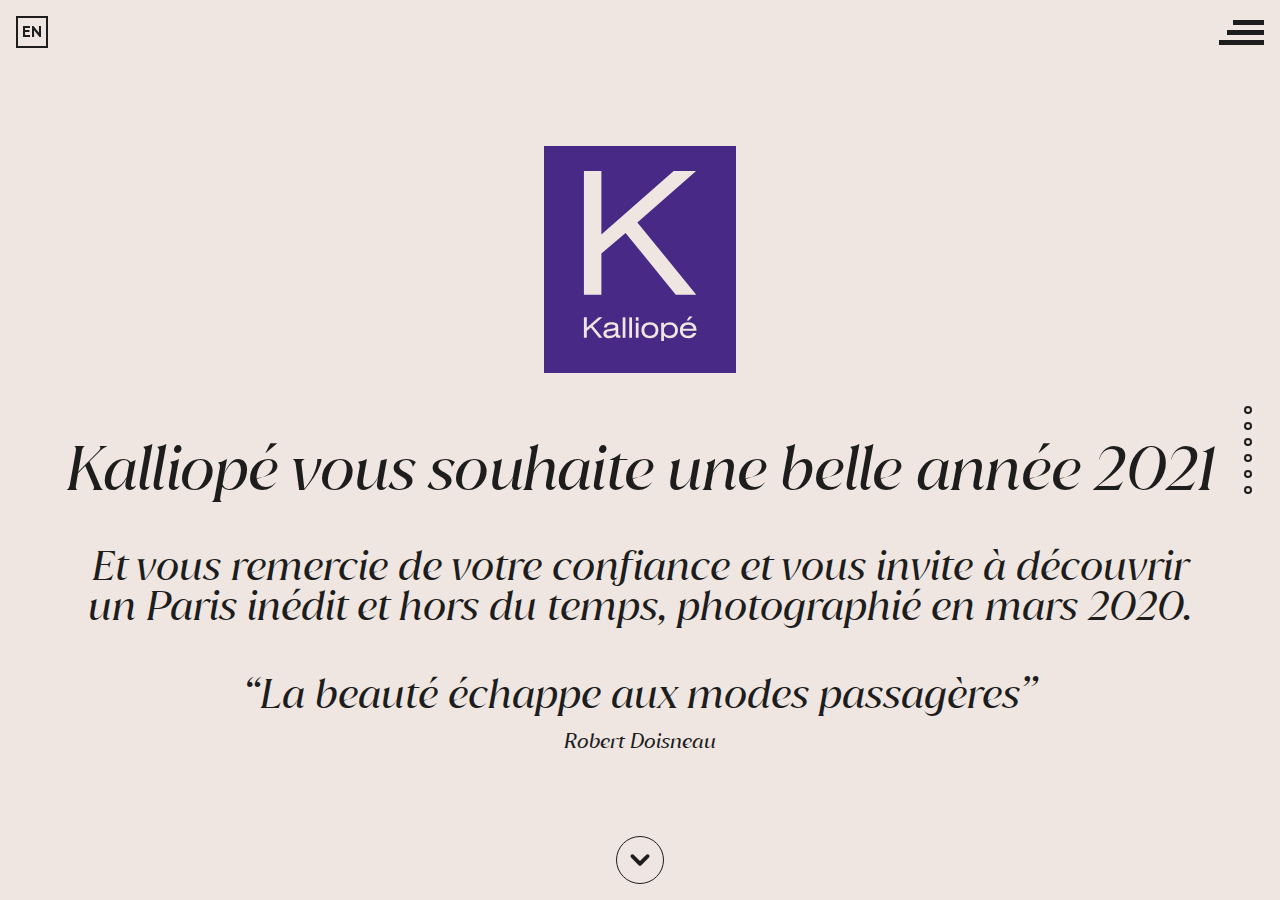
==== commit dc401e95: "Changed dots design" ====
--- a/index.html
+++ b/index.html
@@ -120,13 +120,16 @@
     </span>-->
 
     <!-- SLIDER NAV -->
-    <span id="slider-nav" data-current="0" class="font-sans flex items-center space-x-2 fixed bottom-4 right-9 transform rotate-90 origin-bottom-right">
-        <span class="border-2 w-2 h-2"></span>
-        <span class="border-2 w-2 h-2"></span>
-        <span class="border-2 w-2 h-2"></span>
-        <span class="border-2 w-2 h-2"></span>
-        <span class="border-2 w-2 h-2"></span>
-        <span class="border-2 w-2 h-2"></span>
+    <span id="slider-nav"
+          data-current="0"
+          class="font-sans flex flex-col items-center space-y-2 fixed top-1/2 right-4 md:right-7 transform -translate-y-1/2"
+    >
+        <span class="border-2 w-2 h-2 rounded-full"></span>
+        <span class="border-2 w-2 h-2 rounded-full"></span>
+        <span class="border-2 w-2 h-2 rounded-full"></span>
+        <span class="border-2 w-2 h-2 rounded-full"></span>
+        <span class="border-2 w-2 h-2 rounded-full"></span>
+        <span class="border-2 w-2 h-2 rounded-full"></span>
     </span>
     
     <!-- POP-IN -->
--- a/assets/css/base.css
+++ b/assets/css/base.css
@@ -574,6 +574,23 @@
   background-color: #1D1D1D;
 }
 
+@media (prefers-color-scheme: dark) {
+  #slider-nav[data-current="1"] > span:nth-of-type(1),
+        #slider-nav[data-current="2"] > span:nth-of-type(2),
+        #slider-nav[data-current="3"] > span:nth-of-type(3),
+        #slider-nav[data-current="4"] > span:nth-of-type(4),
+        #slider-nav[data-current="5"] > span:nth-of-type(5),
+        #slider-nav[data-current="6"] > span:nth-of-type(6) {
+    background-color: #EFE6E1;
+  }
+}
+
+.space-y-2 > :not([hidden]) ~ :not([hidden]) {
+  --tw-space-y-reverse: 0;
+  margin-top: calc(0.5rem * calc(1 - var(--tw-space-y-reverse)));
+  margin-bottom: calc(0.5rem * var(--tw-space-y-reverse));
+}
+
 .space-x-2 > :not([hidden]) ~ :not([hidden]) {
   --tw-space-x-reverse: 0;
   margin-right: calc(0.5rem * var(--tw-space-x-reverse));
@@ -846,6 +863,10 @@
   top: 1rem;
 }
 
+.right-4 {
+  right: 1rem;
+}
+
 .bottom-4 {
   bottom: 1rem;
 }
@@ -862,8 +883,8 @@
   left: 2rem;
 }
 
-.right-9 {
-  right: 2.25rem;
+.top-1\/2 {
+  top: 50%;
 }
 
 * {
@@ -988,20 +1009,16 @@
   transform: translateX(var(--tw-translate-x)) translateY(var(--tw-translate-y)) rotate(var(--tw-rotate)) skewX(var(--tw-skew-x)) skewY(var(--tw-skew-y)) scaleX(var(--tw-scale-x)) scaleY(var(--tw-scale-y));
 }
 
-.origin-bottom-right {
-  transform-origin: bottom right;
-}
-
 .origin-bottom-left {
   transform-origin: bottom left;
 }
 
-.rotate-90 {
-  --tw-rotate: 90deg;
-}
-
 .-rotate-90 {
   --tw-rotate: -90deg;
+}
+
+.-translate-y-1\/2 {
+  --tw-translate-y: -50%;
 }
 
 @-webkit-keyframes spin {
@@ -1155,6 +1172,10 @@
     padding-top: 4rem;
   }
 
+  .md\:right-7 {
+    right: 1.75rem;
+  }
+
   .md\:w-36 {
     width: 9rem;
   }
